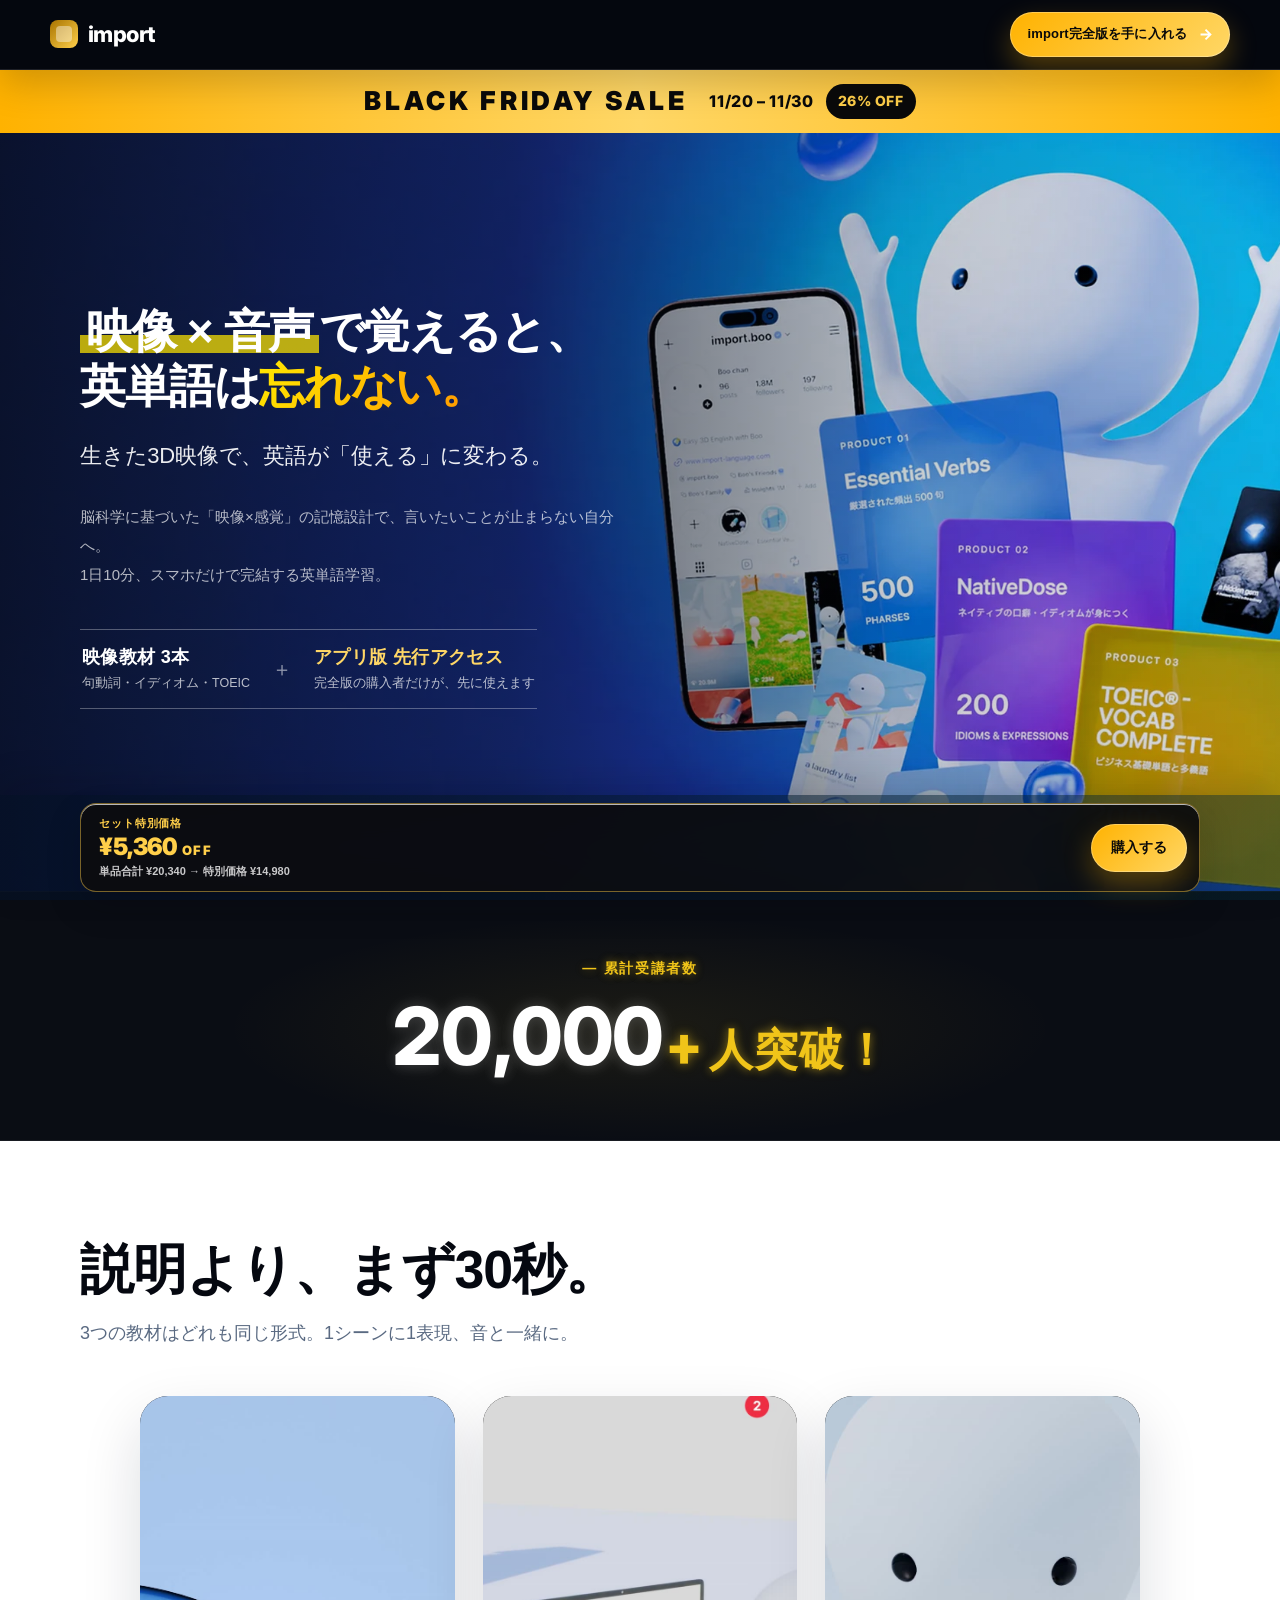
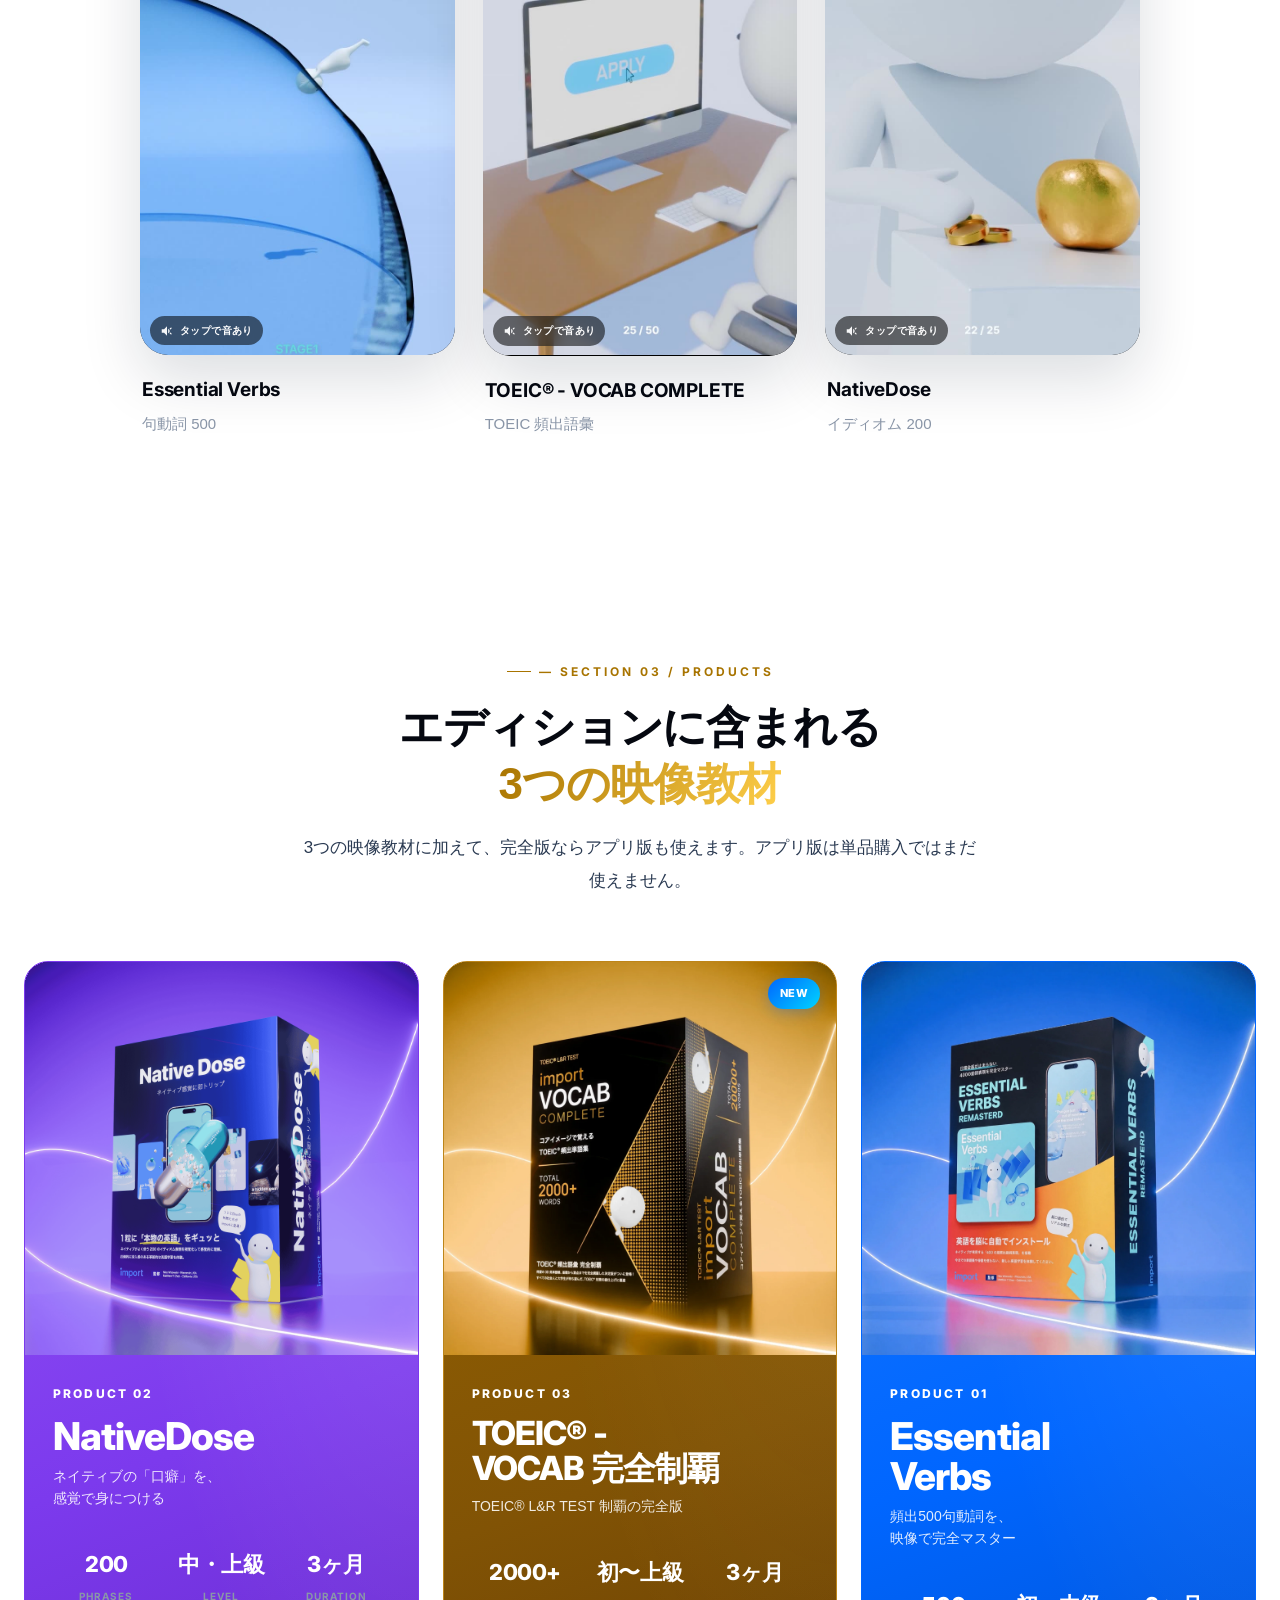
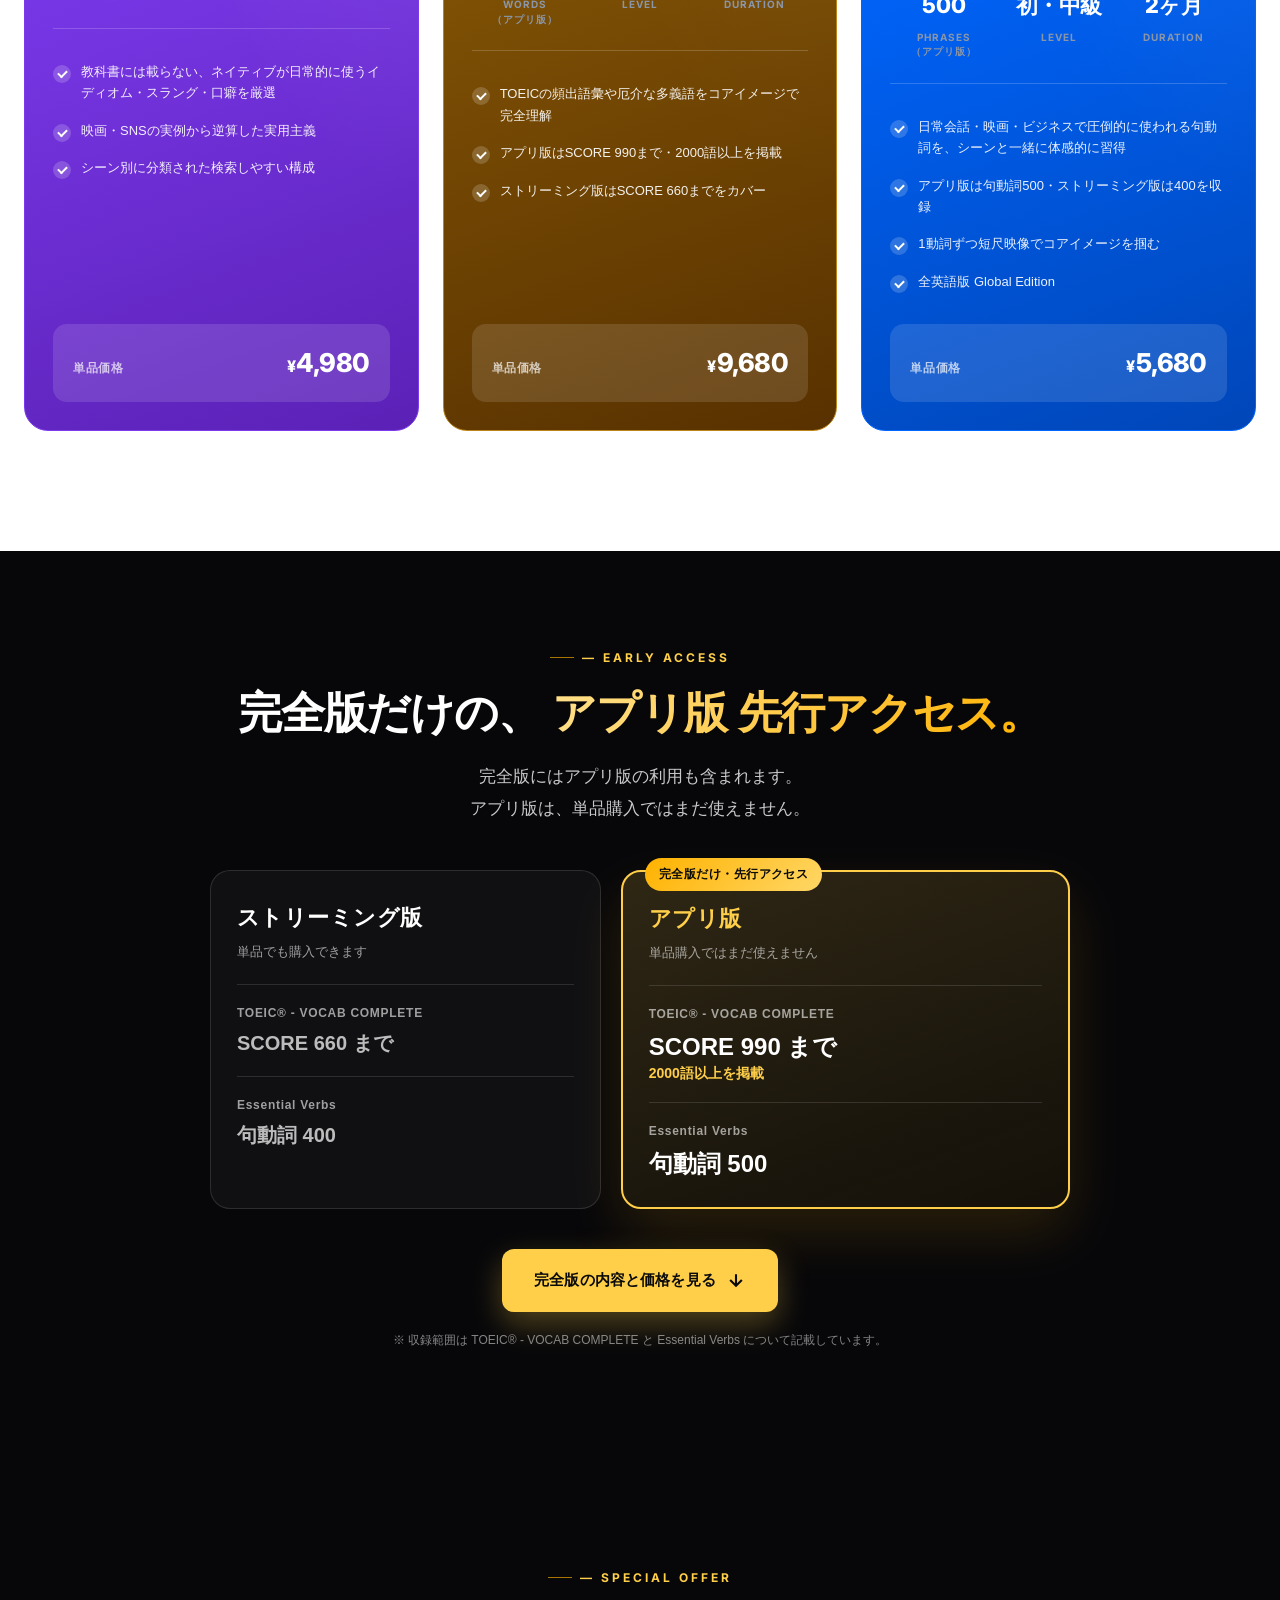
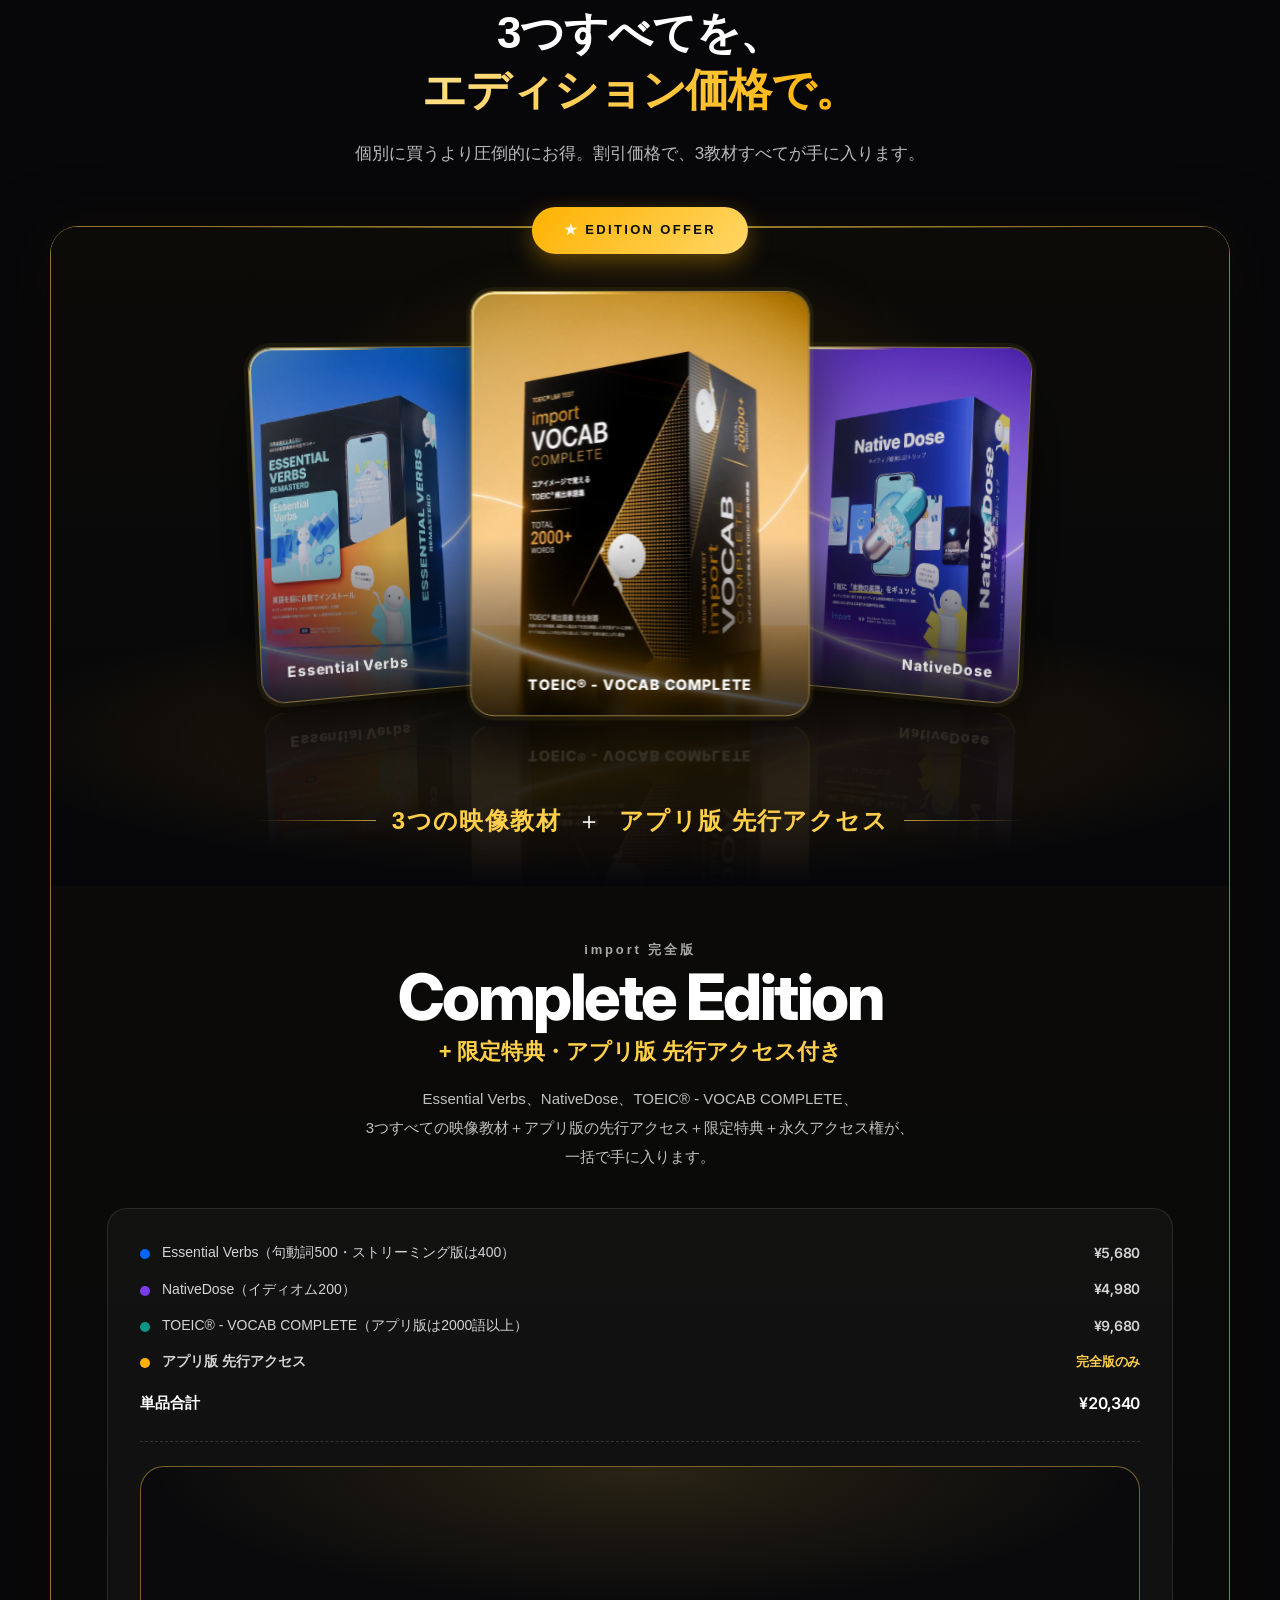
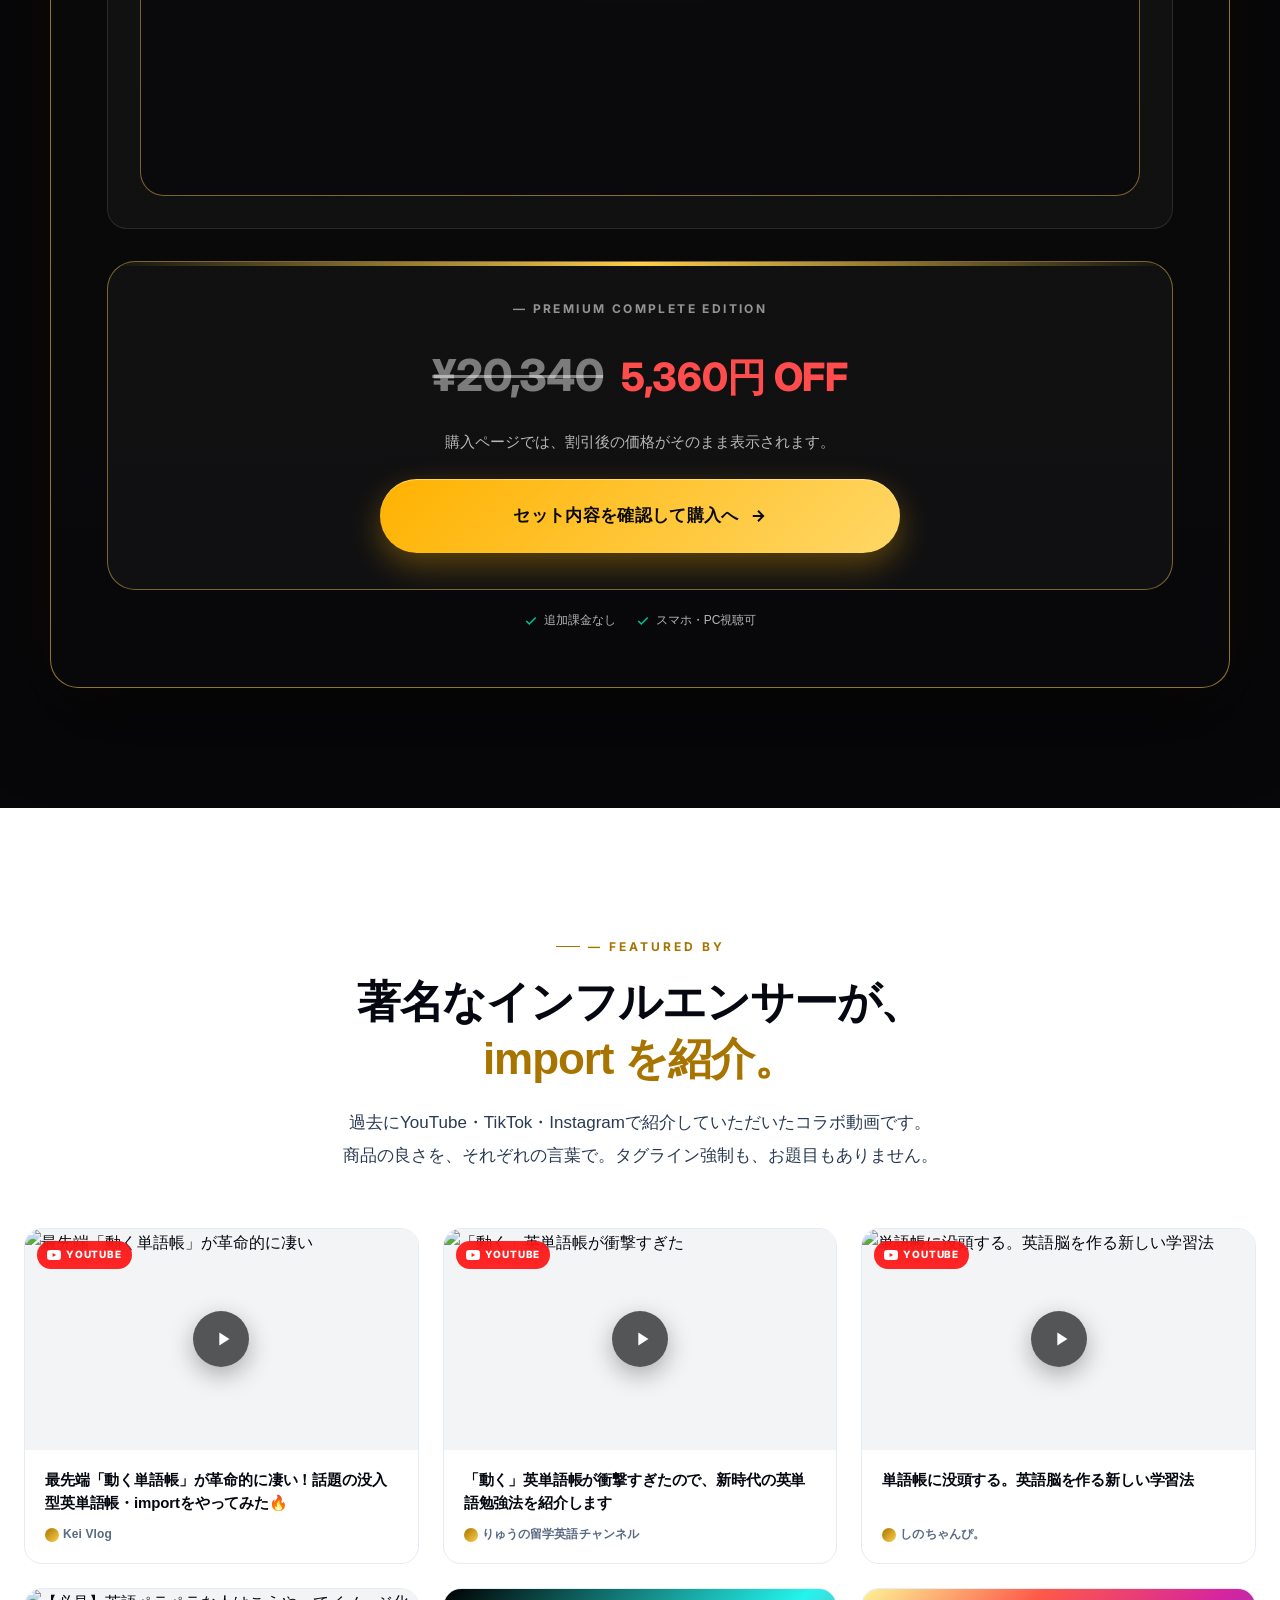
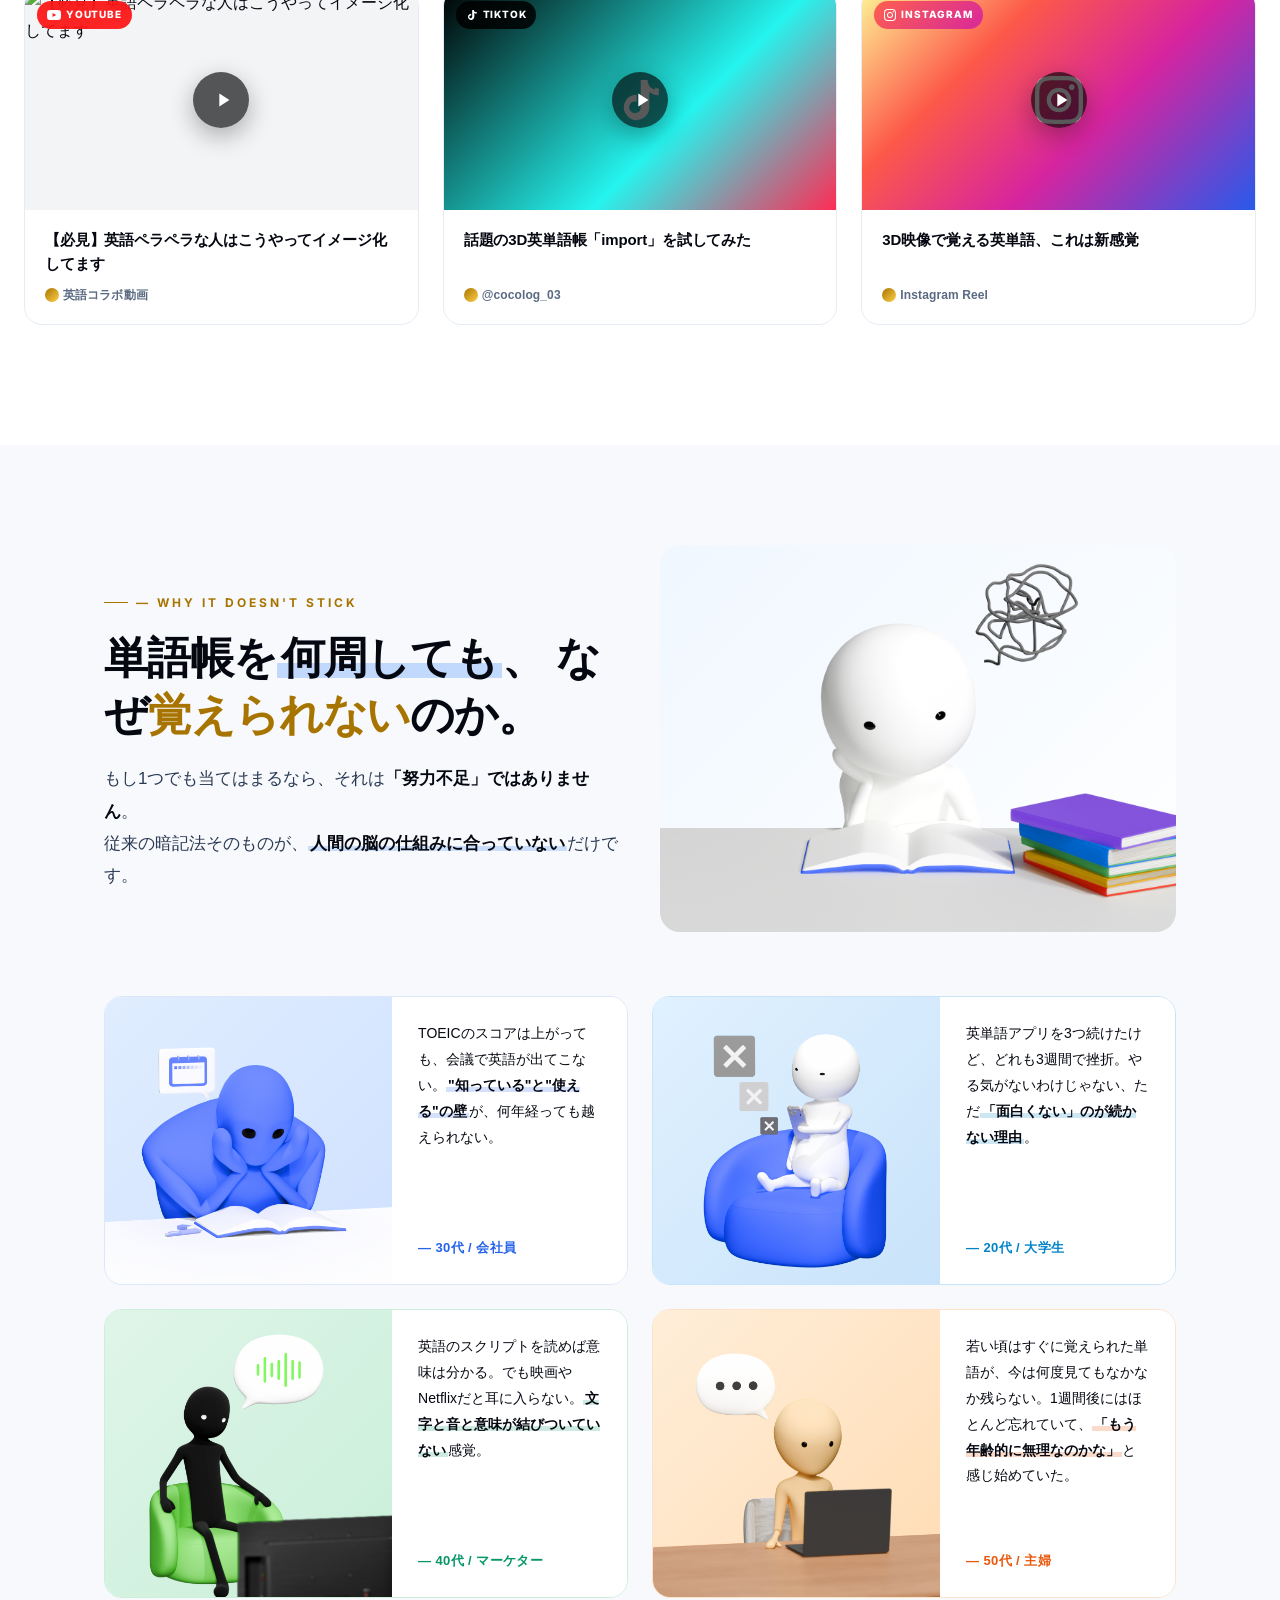
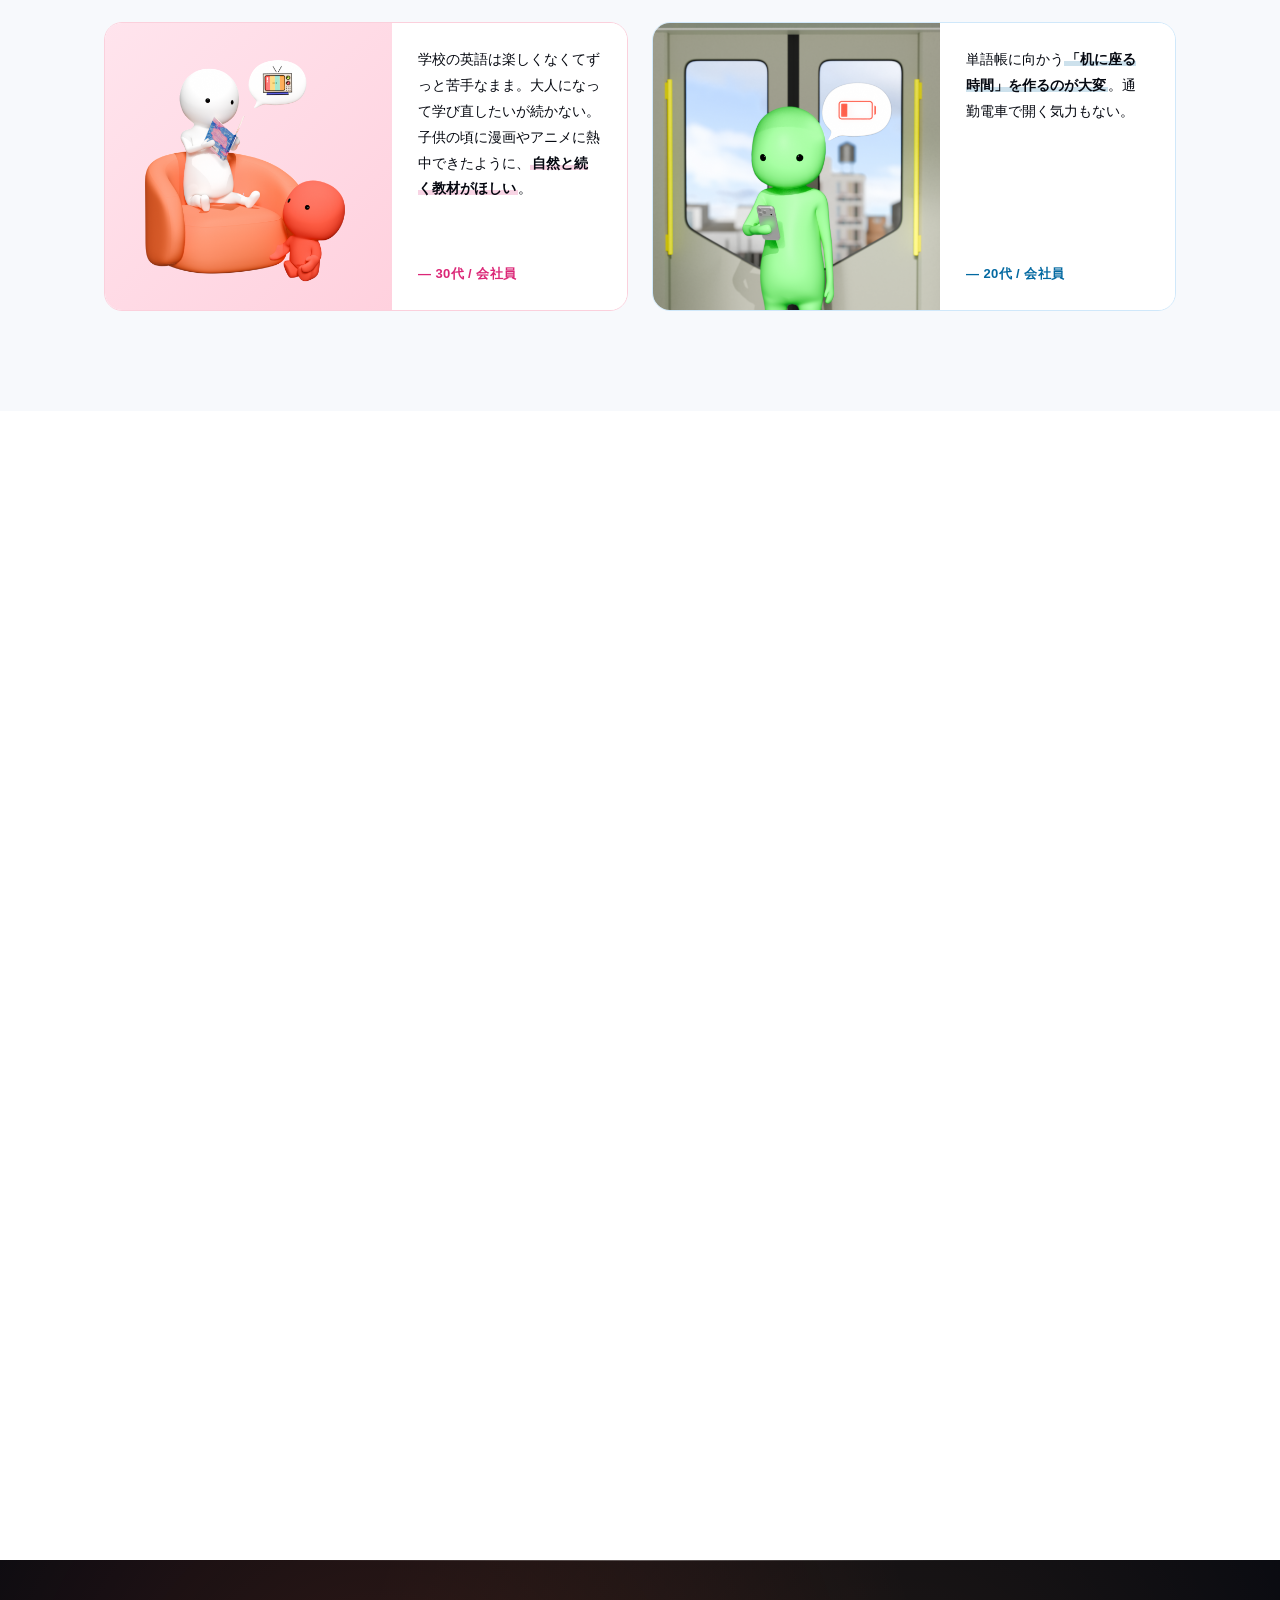
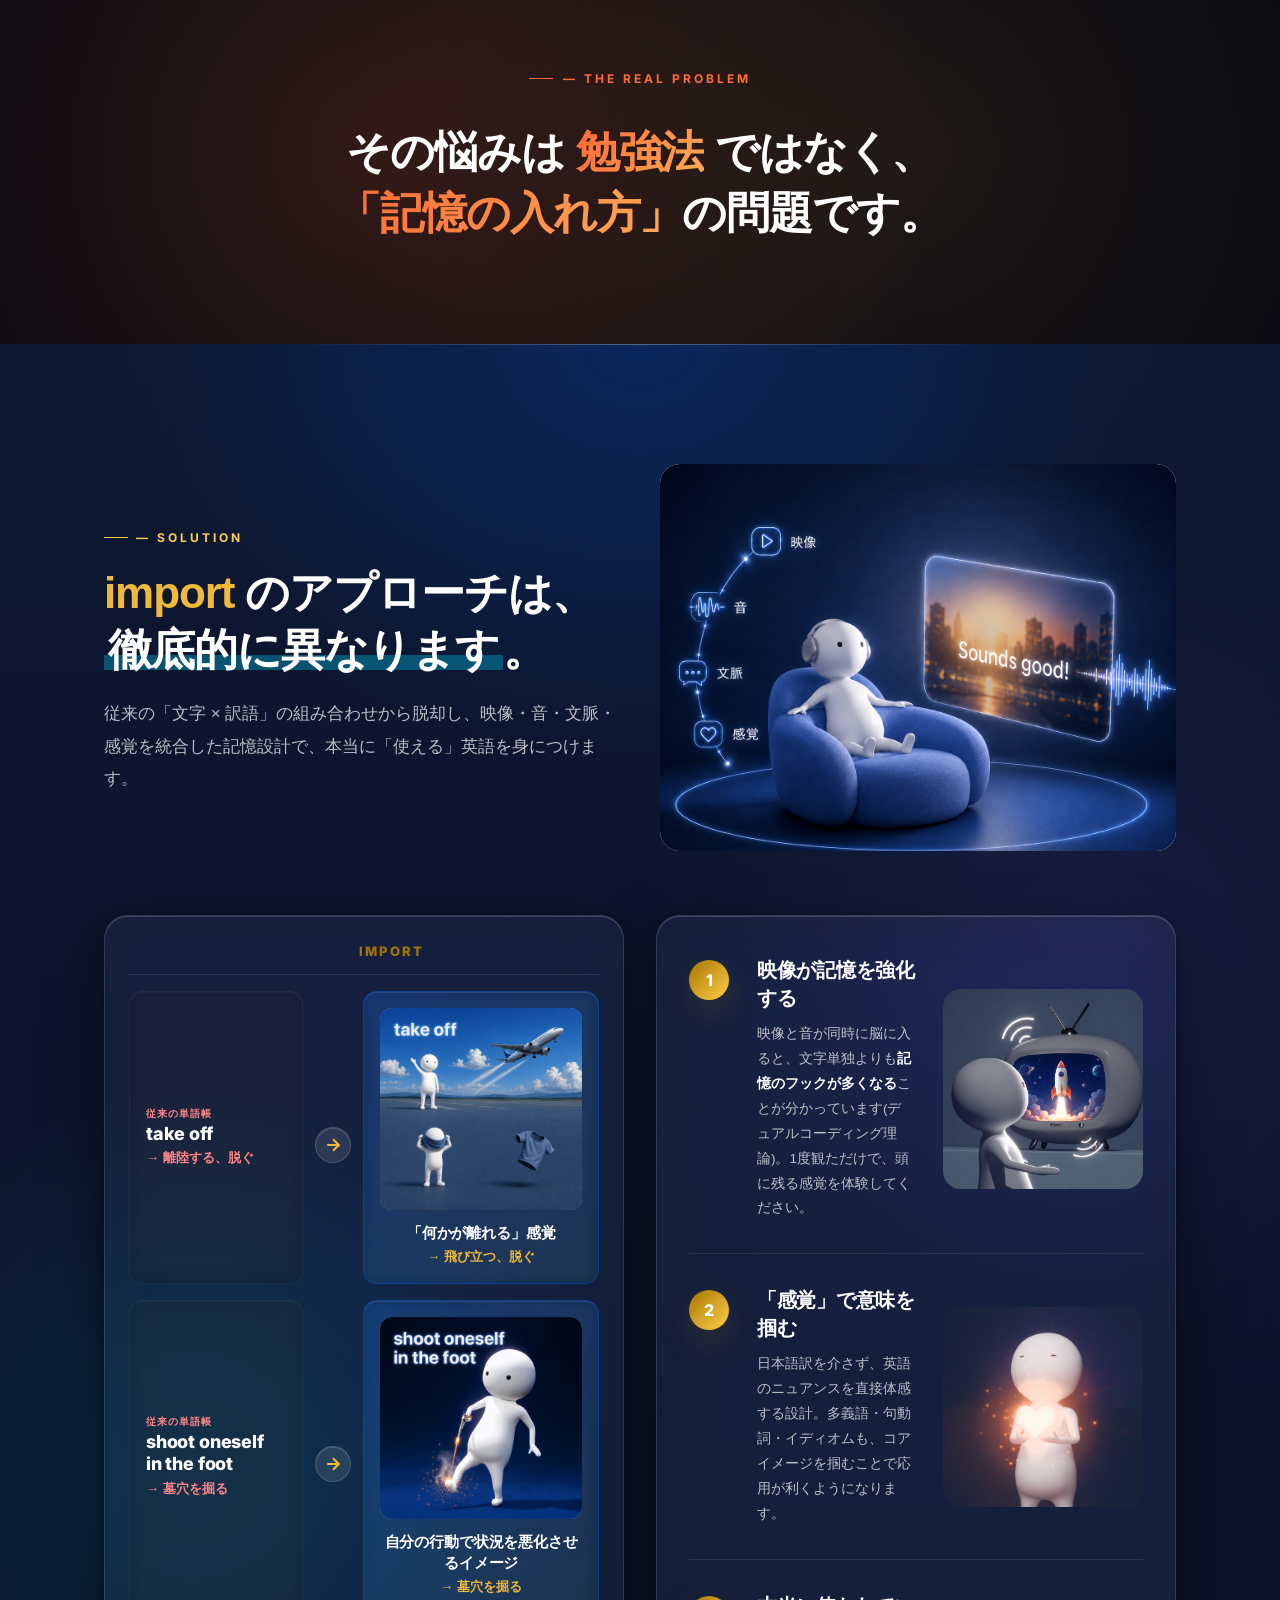
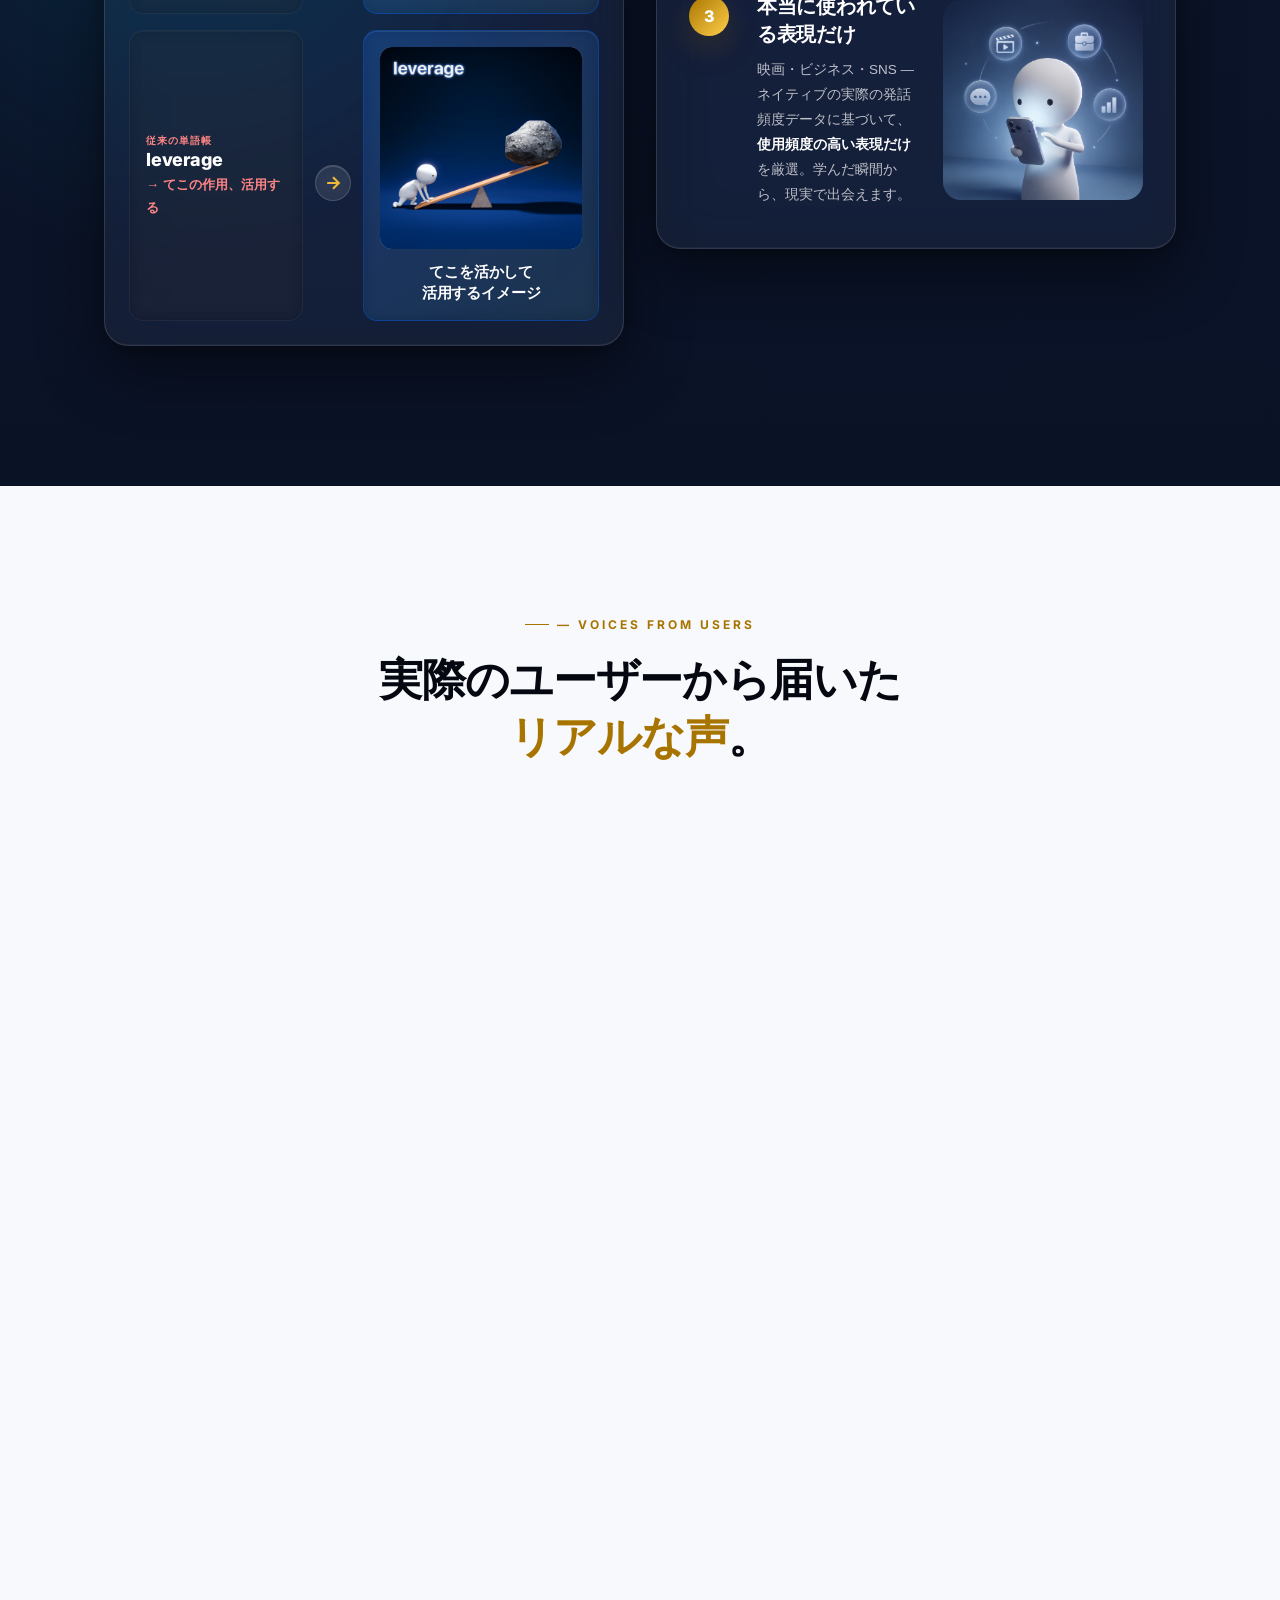
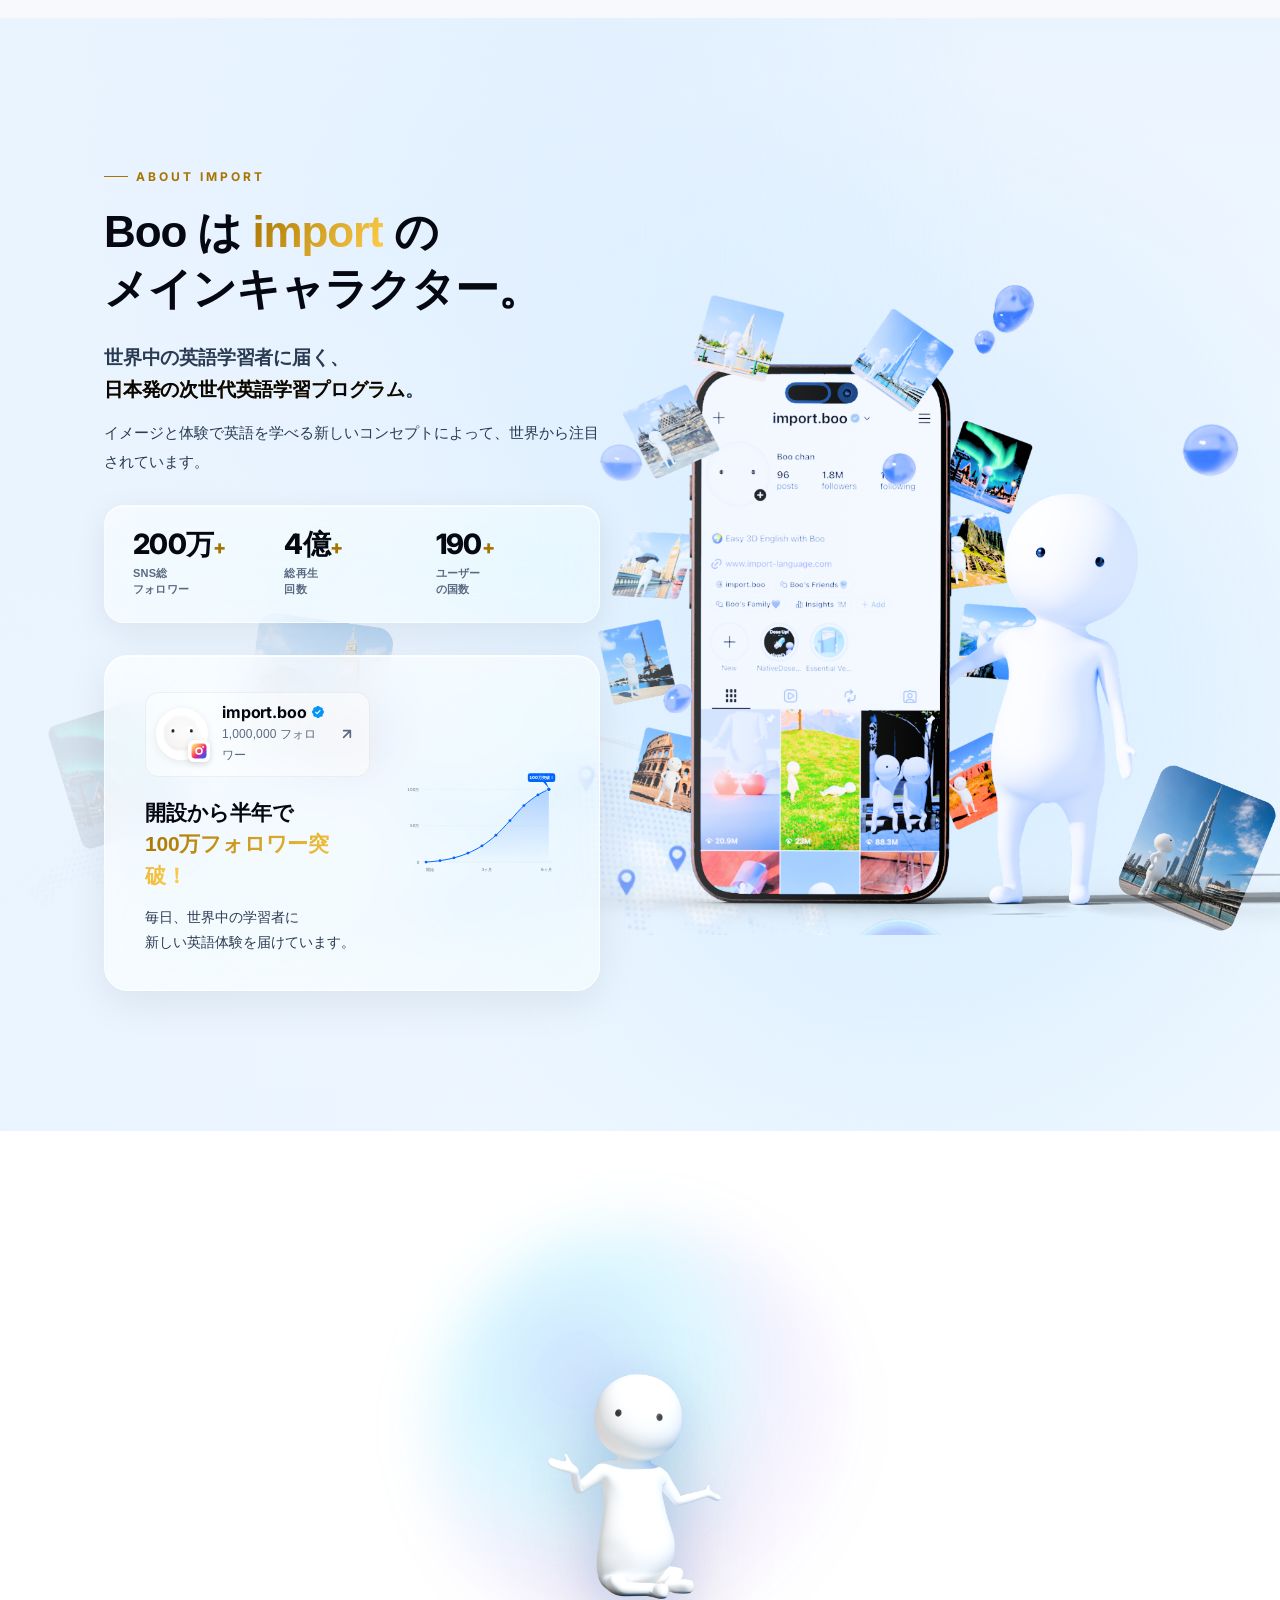
==== blackfriday.html @ 560d36d5 "feat: Black Friday版の「悩み〜解決策」の4セクションを、インフルエンサー紹介の下へ移動 Co-Authored-By: Claude Fable 5.2 <noreply@anthr" ====
<!DOCTYPE html>
<!-- GENERATED: index.html から scripts/build-variants.js が生成（定義は scripts/variants.config.js）。直接編集しない。 -->
<html lang="ja">
<head>
<meta charset="UTF-8" />
<meta name="viewport" content="width=device-width, initial-scale=1.0" />
<!-- SmartNews Ads: LP PageView only; Shopify owns commerce events. -->
<script>
(function initSmartNewsPageView(){
  // Keep local and deployment previews out of the production pixel.
  if (window.location.hostname !== 'promo.import-language.com') return;
  if (window.IMPORT_SMARTNEWS_PAGE_INITIALIZED) return;
  window.IMPORT_SMARTNEWS_PAGE_INITIALIZED = true;

  window.SmartnewsAds = window.SmartnewsAds || {};
  if (!window.SmartnewsAds.p) {
    var p = window.SmartnewsAds.p = function(){
      p.callMethod ? p.callMethod.apply(p, arguments) : p.queue.push(arguments);
    };
    p.push = p;
    p.version = '1.0.1';
    p.queue = [];
    var script = document.createElement('script');
    script.async = true;
    script.src = 'https://cdn.smartnews-ads.com/i/pixel.js';
    var firstScript = document.getElementsByTagName('script')[0];
    firstScript.parentNode.insertBefore(script, firstScript);
  }
  window.SmartnewsAds.p('ea7ac8b73db4d3663fc7db75', 'PageView');
})();
</script>
<!-- Match browser chrome (Safari URL bar etc) to hero blue for seamless top edge -->
<meta name="theme-color" content="#0066ff" />
<meta name="apple-mobile-web-app-status-bar-style" content="black-translucent" />
<title>import｜BLACK FRIDAY SALE — 映像 × 音声で覚える、忘れない英単語学習</title>
<meta name="robots" content="noindex" />
<link rel="canonical" href="https://promo.import-language.com/" />
<meta name="description" content="映像×音声で覚える英単語学習 import。3教材がそろう完全版を、期間限定のブラックフライデー価格で。完全版にはアプリ版の利用も含まれます。" />
<link rel="preconnect" href="https://fonts.googleapis.com">
<link rel="preconnect" href="https://fonts.gstatic.com" crossorigin>
<link href="https://fonts.googleapis.com/css2?family=Inter:wght@300;400;500;600;700;800;900&display=swap" rel="stylesheet">
<style>
:root{
  /* Color system */
  --bg: #ffffff;
  --bg-soft: #f7f9fc;
  --bg-tint: #f0f5fc;
  --ink: #050810;
  --ink-2: #0f1424;
  --ink-3: #1a2138;
  --text: #2a3a52;
  --text-soft: #5a6a82;
  --muted: #8a96a8;
  --line: #e6ecf4;
  --line-soft: #f0f4f8;

  /* Brand blues */
  --blue: #0066ff;
  --blue-deep: #0052cc;
  --blue-light: #4d94ff;
  --blue-soft: #e8f0ff;
  --blue-tint: #f0f6ff;

  /* Accent */
  --accent: #00d4ff;
  --warning: #ff6b35;
  --success: #00c896;

  /* Product colors */
  --p1: #0066ff;
  --p2: #7c5cff;
  --p3: #00b8d4;

  /* Type */
  --jp: 'Hiragino Kaku Gothic ProN', 'Hiragino Sans', 'Noto Sans JP', sans-serif;
  --en: 'Inter', -apple-system, BlinkMacSystemFont, 'SF Pro Display', sans-serif;

  /* Effects */
  --shadow-sm: 0 1px 2px rgba(10, 22, 40, 0.04), 0 2px 4px rgba(10, 22, 40, 0.04);
  --shadow-md: 0 4px 12px rgba(10, 22, 40, 0.06), 0 2px 4px rgba(10, 22, 40, 0.04);
  --shadow-lg: 0 12px 32px rgba(10, 22, 40, 0.08), 0 4px 12px rgba(10, 22, 40, 0.04);
  --shadow-blue: 0 12px 32px rgba(0, 102, 255, 0.18);
}

*{box-sizing: border-box; margin: 0; padding: 0}
html{scroll-behavior: smooth}
body{
  font-family: var(--jp);
  background: var(--bg);
  color: var(--ink);
  line-height: 1.75;
  font-feature-settings: "palt";
  -webkit-font-smoothing: antialiased;
  -moz-osx-font-smoothing: grayscale;
  overflow-x: hidden;
}

.en{font-family: var(--en); letter-spacing: -0.01em}
.num{font-family: var(--en); font-feature-settings: "tnum"; letter-spacing: -0.02em}

.wrap{max-width: 1120px; margin: 0 auto; padding: 0 24px}
.wrap-narrow{max-width: 760px; margin: 0 auto; padding: 0 24px}

@keyframes pulse{
  0%, 100%{opacity: 1}
  50%{opacity: 0.5}
}

/* ========== NAV (fixed conversion header) ========== */
.nav{
  position: fixed;
  top: 0; left: 0; right: 0;
  z-index: 150;
  padding: 12px 24px;
  background: rgba(5, 8, 16, 0.76);
  border-bottom: 1px solid rgba(255,255,255,0.1);
  box-shadow: 0 14px 36px rgba(0,0,0,0.18);
  backdrop-filter: blur(22px) saturate(160%);
  -webkit-backdrop-filter: blur(22px) saturate(160%);
}
.nav-inner{
  max-width: 1180px;
  margin: 0 auto;
  display: flex;
  align-items: center;
  justify-content: space-between;
  gap: 18px;
}
.logo{
  font-family: var(--en);
  font-weight: 800;
  font-size: 22px;
  color: white;
  letter-spacing: -0.025em;
  text-decoration: none;
  display: flex;
  align-items: center;
  gap: 10px;
}
.logo-mark{
  width: 28px; height: 28px;
  background: linear-gradient(135deg, var(--blue) 0%, var(--accent) 100%);
  border-radius: 8px;
  position: relative;
}
.logo-mark::after{
  content: '';
  position: absolute;
  inset: 6px;
  border-radius: 4px;
  background: white;
  opacity: 0.4;
}
.nav-burger{
  display: none;
  width: 44px; height: 44px;
  border-radius: 50%;
  background: white;
  color: var(--ink);
  border: none;
  cursor: pointer;
  align-items: center;
  justify-content: center;
  transition: transform 0.2s;
}
.nav-burger:hover{transform: scale(1.05)}

.nav-actions{
  display: flex;
  align-items: center;
  gap: 14px;
  flex: 1;
  justify-content: flex-end;
  min-width: 0;
}
.nav-offer{
  display: inline-flex;
  align-items: center;
  justify-content: center;
  gap: 10px;
  min-width: 0;
  color: white;
  font-size: 13px;
  line-height: 1.35;
  letter-spacing: 0.01em;
}
.nav-offer .pill{
  display: inline-flex;
  align-items: center;
  gap: 6px;
  flex-shrink: 0;
  padding: 5px 11px;
  border-radius: 999px;
  background: linear-gradient(135deg, #ff6b35 0%, #ffb000 100%);
  color: #140900;
  font-family: var(--en);
  font-size: 11px;
  font-weight: 800;
  letter-spacing: 0.12em;
  box-shadow: 0 6px 20px rgba(255, 139, 32, 0.28);
}
.nav-offer .dot{
  width: 6px;
  height: 6px;
  border-radius: 50%;
  background: #fff7d6;
  animation: pulse 2s ease-in-out infinite;
}
.nav-offer strong{
  color: var(--accent);
  font-weight: 800;
}
.nav-purchase .label-short{
  display: none;
}
.nav-offer-copy{
  min-width: 0;
  white-space: nowrap;
  overflow: hidden;
  text-overflow: ellipsis;
}
.sale-mode-copy-discount-only,
.sale-mode-copy-regular{display: none}
body.sale-mode-discount-only .sale-mode-copy-scheduled{display: none}
body.sale-mode-discount-only .sale-mode-copy-discount-only{display: revert}
body.sale-mode-discount-only .offer-urgency,
body.sale-mode-discount-only .final-countdown,
body.sale-mode-discount-only .sticky-count-wrap{display: none}
body.sale-mode-regular .sale-mode-copy-scheduled,
body.sale-mode-regular .sale-mode-copy-discount-only{display: none}
body.sale-mode-regular .sale-mode-copy-regular{display: revert}
body.sale-mode-regular .nav-offer .pill,
body.sale-mode-regular .offer-eyebrow,
body.sale-mode-regular .offer-compare .compare-from,
body.sale-mode-regular .offer-compare .compare-arrow,
body.sale-mode-regular .offer-savings-bar,
body.sale-mode-regular .offer-urgency,
body.sale-mode-regular .anchor-card,
body.sale-mode-regular .final-countdown,
body.sale-mode-regular .final-price-card .savings-tag,
body.sale-mode-regular .final-price-card .price-strike,
body.sale-mode-regular .final-price-card .off-badge,
body.sale-mode-regular .sticky-discount,
body.sale-mode-regular .sticky-offer-note,
body.sale-mode-regular .sticky-count-wrap{display: none}
body.sale-mode-regular .sale-promo,
body.sale-mode-final-hours .sale-promo{display: none}
body.sale-mode-regular .offer-compare{margin-bottom: 18px}
body.sale-mode-regular .final-price-card .price-row{justify-content: center}
.nav-purchase{
  display: inline-flex;
  align-items: center;
  gap: 10px;
  flex-shrink: 0;
  padding: 11px 16px 11px 18px;
  border-radius: 999px;
  background: linear-gradient(135deg, var(--blue) 0%, var(--accent) 100%);
  color: white;
  text-decoration: none;
  font-size: 13px;
  font-weight: 800;
  letter-spacing: 0.01em;
  box-shadow:
    0 14px 34px rgba(0, 102, 255, 0.34),
    0 0 22px rgba(0, 212, 255, 0.18),
    0 0 0 1px rgba(255,255,255,0.26) inset;
  backdrop-filter: blur(18px) saturate(160%);
  -webkit-backdrop-filter: blur(18px) saturate(160%);
  transition: transform 0.2s, box-shadow 0.2s, background 0.2s;
}
.nav-purchase svg{color: white; transition: transform 0.2s}
.nav-purchase:hover{
  background: linear-gradient(135deg, #0090ff 0%, #00e0ff 100%);
  transform: translateY(-2px);
  box-shadow:
    0 18px 44px rgba(0, 102, 255, 0.42),
    0 0 32px rgba(0, 212, 255, 0.32),
    0 0 0 1px rgba(255,255,255,0.34) inset;
}
.nav-purchase:hover svg{transform: translateX(2px)}

/* ========== HERO (DARK + IMAGE BG) ========== */
.hero{
  position: relative;
  background: var(--ink);
  color: white;
  min-height: 92vh;
  padding: 160px 24px 100px;
  overflow: hidden;
  display: flex;
  align-items: center;
}

/* Full-bleed background image (DESKTOP) */
.hero-bg{
  position: absolute;
  inset: 0;
  z-index: 0;
}
.hero-bg img{
  width: 100%;
  height: 100%;
  object-fit: cover;
  object-position: center;
  display: block;
}

/* Dark overlay for text readability (DESKTOP) */
.hero-overlay{
  position: absolute;
  inset: 0;
  z-index: 1;
  background:
    linear-gradient(
      90deg,
      rgba(5, 8, 16, 0.85) 0%,
      rgba(5, 8, 16, 0.6) 40%,
      rgba(5, 8, 16, 0.2) 70%,
      rgba(5, 8, 16, 0.1) 100%
    );
}

.hero-grid{
  position: relative;
  z-index: 2;
  max-width: 1120px;
  margin: 0 auto;
  width: 100%;
}

.hero-text{
  max-width: 720px;
}

/* MOBILE: hero shows full tall image; text section overlays bottom with seamless blur */
@media (max-width: 768px){
  .hero{
    min-height: auto;
    padding: 0;
    display: block;
    align-items: stretch;
    position: relative;
    overflow: hidden;
    aspect-ratio: auto;
    height: 240vw;
    background: #1c54df;
  }
  .hero-bg{
    position: absolute;
    inset: 0;
    z-index: 0;
  }
  .hero-bg img{
    width: 100%;
    height: 100%;
    object-fit: cover;
    object-position: center top;
    transform: scale(1.035);
    transform-origin: top center;
  }
  .hero-overlay{
    display: block;
    position: absolute;
    inset: 0;
    z-index: 1;
    background:
      linear-gradient(
        180deg,
        rgba(5, 8, 16, 0.15) 0%,
        rgba(5, 8, 16, 0.05) 12%,
        rgba(5, 8, 16, 0) 22%,
        transparent 100%
      );
  }
  .hero-grid{
    position: relative;
    z-index: 2;
    padding: 24px 20px 40px;
    background: transparent;
    min-height: auto;
    display: flex;
    flex-direction: column;
  }
  .hero-text{
    max-width: 100%;
  }
  .hero-eyebrow{
    display: none;
  }
  .hero h1{
    text-shadow: 0 2px 20px rgba(0,0,0,0.4);
  }

  /* Hide desktop-only elements on mobile */
  .desktop-only{display: none !important}
}
/* Hide mobile-only elements on desktop */
@media (min-width: 769px){
  .mobile-only{display: none !important}
}

/* ========== HERO BELOW (mobile only - seamless blur fade-in via ::before mask) ========== */
.hero-below{
  position: relative;
  z-index: 2;
  margin-top: -150vw;
  padding: 80px 20px 48px;
  background: linear-gradient(180deg,
    transparent 0%,
    rgba(11, 19, 38, 0.06) 6%,
    rgba(12, 20, 40, 0.18) 14%,
    rgba(14, 23, 46, 0.35) 25%,
    rgba(11, 19, 39, 0.5) 40%,
    rgba(10, 18, 38, 0.72) 60%,
    rgba(10, 13, 20, 0.92) 84%,
    #0a0d14 100%
  );
  color: white;
}
.hero-below::before{
  content: '';
  position: absolute;
  inset: 0;
  backdrop-filter: blur(22px) saturate(1.3);
  -webkit-backdrop-filter: blur(22px) saturate(1.3);
  -webkit-mask-image: linear-gradient(180deg,
    transparent 0%,
    rgba(0,0,0,0.2) 4%,
    rgba(0,0,0,0.5) 12%,
    rgba(0,0,0,0.78) 22%,
    rgba(0,0,0,0.92) 35%,
    black 50%,
    black 100%
  );
  mask-image: linear-gradient(180deg,
    transparent 0%,
    rgba(0,0,0,0.2) 4%,
    rgba(0,0,0,0.5) 12%,
    rgba(0,0,0,0.78) 22%,
    rgba(0,0,0,0.92) 35%,
    black 50%,
    black 100%
  );
  pointer-events: none;
  display: block;
}
.hero-below > *{
  position: relative;
  z-index: 1;
}
.hero-tagline-m{
  font-size: 22px;
  line-height: 1.5;
  font-weight: 700;
  color: white;
  letter-spacing: -0.015em;
  margin-bottom: 22px;
}
.hero-tagline-m .highlight{
  background: linear-gradient(120deg, var(--accent) 0%, var(--blue-light) 100%);
  -webkit-background-clip: text;
  background-clip: text;
  color: transparent;
  font-weight: 800;
}
.hero-sub-m{
  font-size: 14px;
  line-height: 1.85;
  color: rgba(255, 255, 255, 0.78);
  margin-bottom: 28px;
}
.cta-row-m{
  display: flex;
  flex-direction: column;
  gap: 10px;
  margin-bottom: 28px;
}
.cta-row-m .btn{
  width: 100%;
  padding: 16px 24px;
  font-size: 14px;
}
.hero-trust-m{
  display: grid;
  grid-template-columns: repeat(2, minmax(0, 1fr));
  gap: 8px;
}
.hero-trust-m .trust-badge{
  flex-direction: column;
  align-items: flex-start;
  padding: 12px 10px;
  gap: 8px;
  background: rgba(255, 255, 255, 0.04);
  border: 1px solid rgba(255, 255, 255, 0.1);
  border-radius: 12px;
}
.hero-trust-m .trust-icon{width: 32px; height: 32px}
.hero-trust-m .trust-icon svg{width: 18px; height: 18px}
.hero-trust-m .trust-text strong{font-size: 12px}
.hero-trust-m .trust-text span{font-size: 10px}

.hero-eyebrow{
  display: inline-flex;
  align-items: center;
  gap: 8px;
  padding: 6px 14px;
  background: rgba(255,255,255,0.08);
  border: 1px solid rgba(255,255,255,0.12);
  color: var(--accent);
  border-radius: 100px;
  font-family: var(--en);
  font-size: 11px;
  font-weight: 700;
  letter-spacing: 0.2em;
  margin-bottom: 32px;
  text-transform: uppercase;
  backdrop-filter: blur(8px);
}
.hero-eyebrow::before{
  content: '';
  width: 6px; height: 6px;
  background: var(--accent);
  border-radius: 50%;
  box-shadow: 0 0 12px var(--accent);
}

.hero h1{
  font-size: clamp(36px, 4.5vw, 56px);
  line-height: 1.2;
  font-weight: 800;
  letter-spacing: -0.03em;
  margin-bottom: 24px;
  color: white;
}
.hero h1 .highlight{
  background: linear-gradient(120deg, #ffe600 0%, #ff9500 100%);
  -webkit-background-clip: text;
  background-clip: text;
  color: transparent;
}
.hero h1 .yellow-marker{
  background: linear-gradient(transparent 58%, rgba(255, 230, 0, 0.72) 58%, rgba(255, 230, 0, 0.72) 92%, transparent 92%);
  padding: 0 6px;
}

/* Hero h1 fade-in (each line appears softly, one after another) */
.hero h1 .h1-line{
  display: block;
  opacity: 0;
  transform: translateY(12px);
  filter: blur(4px);
  animation: heroLineFadeIn 1s cubic-bezier(0.22, 1, 0.36, 1) forwards;
}
.hero h1 .h1-line:nth-child(1){animation-delay: 0.25s}
.hero h1 .h1-line:nth-child(2){animation-delay: 0.75s}

@keyframes heroLineFadeIn{
  to{
    opacity: 1;
    transform: translateY(0);
    filter: blur(0);
  }
}

@media (prefers-reduced-motion: reduce){
  .hero h1 .h1-line{
    opacity: 1;
    transform: none;
    filter: none;
    animation: none;
  }
  .nav-offer .dot{
    animation: none;
  }
}

.hero-tagline{
  font-size: clamp(17px, 2vw, 22px);
  line-height: 1.6;
  font-weight: 500;
  color: rgba(255,255,255,0.92);
  margin-bottom: 28px;
  letter-spacing: -0.01em;
}

.hero-sub{
  font-size: 15px;
  line-height: 1.95;
  color: rgba(255,255,255,0.7);
  margin-bottom: 40px;
  max-width: 540px;
}

.cta-row{
  display: flex;
  gap: 12px;
  flex-wrap: wrap;
  margin-bottom: 32px;
}
.btn{
  display: inline-flex;
  align-items: center;
  justify-content: center;
  gap: 10px;
  padding: 18px 32px;
  font-family: inherit;
  font-weight: 700;
  font-size: 15px;
  text-decoration: none;
  border-radius: 12px;
  border: none;
  cursor: pointer;
  transition: all 0.2s cubic-bezier(0.2, 0.9, 0.3, 1);
  letter-spacing: 0.01em;
}
.btn-primary{
  background: var(--accent);
  color: var(--ink);
  box-shadow: 0 12px 32px rgba(0, 212, 255, 0.28);
}
.btn-primary:hover{
  background: var(--accent);
  transform: translateY(-2px);
  box-shadow: 0 16px 40px rgba(0, 212, 255, 0.4);
}
.btn-primary svg{transition: transform 0.2s}
.btn-primary:hover svg{transform: translateX(3px)}

.btn-ghost{
  background: rgba(255,255,255,0.06);
  color: white;
  border: 1px solid rgba(255,255,255,0.18);
  backdrop-filter: blur(8px);
}
.btn-ghost:hover{background: rgba(255,255,255,0.12); border-color: rgba(255,255,255,0.32)}
.btn-ghost svg{
  color: var(--accent);
  background: rgba(0, 212, 255, 0.12);
  border-radius: 50%;
  padding: 4px;
  box-sizing: content-box;
}

/* On light backgrounds */
.btn-primary-blue{
  background: var(--blue);
  color: white;
  box-shadow: var(--shadow-blue);
}
.btn-primary-blue:hover{
  background: var(--blue-deep);
  transform: translateY(-2px);
  box-shadow: 0 16px 40px rgba(0, 102, 255, 0.28);
}
.btn-outline{
  background: white;
  color: var(--ink);
  border: 1px solid var(--line);
}
.btn-outline:hover{border-color: var(--ink); background: var(--bg-soft)}

.hero-trust{
  display: grid;
  grid-template-columns: repeat(2, minmax(0, 1fr));
  gap: 12px;
  margin-top: 4px;
}
.trust-badge{
  display: flex;
  align-items: center;
  gap: 12px;
  padding: 14px 12px;
  background: rgba(255, 255, 255, 0.04);
  border: 1px solid rgba(255, 255, 255, 0.1);
  border-radius: 12px;
  backdrop-filter: blur(8px);
  -webkit-backdrop-filter: blur(8px);
}
.trust-icon{
  flex-shrink: 0;
  width: 36px; height: 36px;
  border-radius: 10px;
  background: rgba(0, 212, 255, 0.12);
  border: 1px solid rgba(0, 212, 255, 0.25);
  color: var(--accent);
  display: flex;
  align-items: center;
  justify-content: center;
}
.trust-text{
  display: flex;
  flex-direction: column;
  line-height: 1.3;
  min-width: 0;
}
.trust-text strong{
  font-size: 13px;
  font-weight: 700;
  color: white;
  letter-spacing: -0.01em;
}
.trust-text span{
  font-size: 11px;
  color: rgba(255, 255, 255, 0.55);
  margin-top: 2px;
}

/* @keyframes float — used by Boo orb in authority section */
@keyframes float{
  0%, 100%{transform: translate(0,0) scale(1)}
  33%{transform: translate(30px, -40px) scale(1.05)}
  66%{transform: translate(-20px, 30px) scale(0.95)}
}

/* ========== WHAT IS INSIDE — VIDEO PREVIEW CARDS ========== */
.inside{
  background: var(--ink-2);
  padding: 72px 24px;
  border-bottom: 1px solid rgba(255,255,255,0.06);
  color: white;
}
.inside-inner{
  max-width: 1120px;
  margin: 0 auto;
}
.inside-header{
  text-align: center;
  margin-bottom: 36px;
}
.inside-label{
  font-family: var(--en);
  font-size: 12px;
  font-weight: 700;
  letter-spacing: 0.25em;
  color: var(--accent);
  text-transform: uppercase;
}
.inside-label .small{
  display: block;
  margin-top: 10px;
  font-size: 18px;
  font-weight: 700;
  color: white;
  letter-spacing: -0.01em;
  text-transform: none;
  font-family: var(--jp);
}
.inside-products{
  display: grid;
  grid-template-columns: repeat(3, 1fr);
  gap: 20px;
  max-width: 880px;
  margin: 0 auto;
}
.inside-product{
  background: rgba(255,255,255,0.04);
  border: 1px solid rgba(255,255,255,0.08);
  border-radius: 18px;
  padding: 12px;
  overflow: hidden;
  cursor: pointer;
  transition: transform 0.25s ease, border-color 0.25s ease, box-shadow 0.25s ease;
  display: block;
  text-decoration: none;
  color: inherit;
}
.inside-product:hover{
  transform: translateY(-3px);
}

/* Color themes — match the bundle product cards */
.inside-product.theme-blue{
  background:
    radial-gradient(ellipse at top right, rgba(255, 255, 255, 0.12) 0%, transparent 55%),
    linear-gradient(160deg, #1a7aff 0%, #0066ff 45%, #0046b8 100%);
  border-color: rgba(0, 102, 255, 0.55);
}
.inside-product.theme-blue:hover{
  box-shadow: 0 12px 32px rgba(0, 102, 255, 0.32);
}
.inside-product.theme-purple{
  background:
    radial-gradient(ellipse at top right, rgba(255, 255, 255, 0.14) 0%, transparent 55%),
    linear-gradient(160deg, #9555f7 0%, #7c3aed 45%, #5b21b6 100%);
  border-color: rgba(124, 58, 237, 0.55);
}
.inside-product.theme-purple:hover{
  box-shadow: 0 12px 32px rgba(124, 58, 237, 0.32);
}
.inside-product.theme-gold{
  background:
    radial-gradient(ellipse at top right, rgba(255, 238, 179, 0.08) 0%, transparent 55%),
    linear-gradient(160deg, #986500 0%, #815305 48%, #583100 100%);
  border-color: rgba(189, 133, 25, 0.7);
}
.inside-product.theme-gold:hover{
  box-shadow: 0 12px 32px rgba(129, 83, 5, 0.5);
}

.inside-video-wrap{
  position: relative;
  aspect-ratio: 9 / 16;
  border-radius: 12px;
  overflow: hidden;
  background: #000;
  margin-bottom: 12px;
}
.inside-video{
  width: 100%;
  height: 100%;
  object-fit: cover;
  display: block;
}
.inside-video-overlay{
  position: absolute;
  bottom: 10px;
  left: 10px;
  display: inline-flex;
  align-items: center;
  gap: 6px;
  background: rgba(0, 0, 0, 0.55);
  backdrop-filter: blur(8px);
  -webkit-backdrop-filter: blur(8px);
  padding: 6px 10px;
  border-radius: 100px;
  font-family: var(--en);
  font-size: 10px;
  font-weight: 700;
  letter-spacing: 0.04em;
  color: white;
  pointer-events: none;
}
.inside-sound-icon{
  flex-shrink: 0;
}
.inside-tap-hint{
  white-space: nowrap;
}
.inside-meta{
  padding: 4px 6px 6px;
  text-align: center;
}
.inside-meta .name{
  font-family: var(--en);
  font-size: 15px;
  font-weight: 700;
  letter-spacing: -0.01em;
  color: white;
}
.inside-meta .desc{
  font-size: 11px;
  color: rgba(255,255,255,0.78);
  margin-top: 3px;
}
.inside-meta .desc-line{display: block}

/* Video lightbox modal */
.video-modal{
  position: fixed;
  inset: 0;
  z-index: 1000;
  display: none;
  align-items: center;
  justify-content: center;
  padding: 24px;
}
.video-modal.open{
  display: flex;
}
.video-modal-backdrop{
  position: absolute;
  inset: 0;
  background: rgba(5, 8, 24, 0.88);
  backdrop-filter: blur(12px);
  -webkit-backdrop-filter: blur(12px);
  cursor: pointer;
}
.video-modal-close{
  position: absolute;
  top: 16px;
  right: 16px;
  width: 44px;
  height: 44px;
  border-radius: 50%;
  background: rgba(255, 255, 255, 0.1);
  border: 1px solid rgba(255, 255, 255, 0.2);
  color: white;
  display: flex;
  align-items: center;
  justify-content: center;
  cursor: pointer;
  z-index: 2;
  backdrop-filter: blur(8px);
  -webkit-backdrop-filter: blur(8px);
  transition: background 0.2s;
}
.video-modal-close:hover{
  background: rgba(255, 255, 255, 0.2);
}
.video-modal-frame{
  position: relative;
  z-index: 1;
  width: 100%;
  max-width: 420px;
  aspect-ratio: 9 / 16;
  max-height: calc(100vh - 100px);
  border-radius: 16px;
  overflow: hidden;
  background: #000;
  box-shadow: 0 24px 60px rgba(0, 0, 0, 0.5);
}
.video-modal-player{
  width: 100%;
  height: 100%;
  object-fit: contain;
  display: block;
}

/* ========== AUTHORITY (Boo / import) - LIGHT CINEMATIC ========== */
.authority{
  position: relative;
  padding: 0;
  overflow: hidden;
  background:
    radial-gradient(circle at 30% 20%, rgba(180, 220, 255, 0.4) 0%, transparent 50%),
    radial-gradient(circle at 70% 60%, rgba(150, 210, 255, 0.35) 0%, transparent 55%),
    linear-gradient(180deg, #eaf4ff 0%, #f4f9ff 45%, #f0f8ff 100%);
  color: var(--ink);
}

/* Full-bleed background image - transparent PNG over light bg */
.authority-bg{
  position: absolute;
  inset: 0;
  z-index: 0;
}
.authority-bg img{
  width: 100%;
  height: 100%;
  object-fit: contain;
  object-position: right center;
  display: block;
}

/* Subtle left fade on PC for text legibility (light version) */
.authority-overlay{
  position: absolute;
  inset: 0;
  z-index: 1;
  background:
    linear-gradient(
      90deg,
      rgba(234, 244, 255, 0.95) 0%,
      rgba(234, 244, 255, 0.7) 30%,
      rgba(234, 244, 255, 0.2) 55%,
      rgba(234, 244, 255, 0) 75%
    );
  pointer-events: none;
}

.authority-grid{
  position: relative;
  z-index: 2;
  max-width: 1120px;
  margin: 0 auto;
  display: grid;
  grid-template-columns: 1fr 1fr;
  gap: 80px;
  align-items: center;
  padding: 140px 24px;
  min-height: 720px;
}
@media (max-width: 900px){
  .authority{
    background: linear-gradient(180deg, #ffffff 0%, #f4faff 100%);
    color: var(--ink);
  }
  .authority .section-eyebrow{color: var(--blue); margin-bottom: 8px}
  .authority .section-eyebrow::before{background: var(--blue)}
  .authority .section-title{color: var(--ink); margin-bottom: 0}
  .authority .section-lead{color: var(--text)}
  .authority p{color: var(--text) !important; margin-top: 0 !important}
  .authority p strong{color: var(--ink); font-weight: 700}
  .authority-grid{grid-template-columns: 1fr; gap: 0; min-height: auto; padding: 8px 20px 0}
  .authority-content > .mobile-only.authority-visual{
    margin: -8px 0 -8px;
  }
}

.authority-content{position: relative}
.authority-content .section-eyebrow{
  margin-bottom: 16px;
  color: var(--blue);
}
.authority-content .section-eyebrow::before{background: var(--blue)}

.authority-content .section-title{
  color: var(--ink);
}
.authority-content .section-title .blue{
  background: linear-gradient(120deg, var(--blue) 0%, var(--accent) 100%);
  -webkit-background-clip: text;
  background-clip: text;
  color: transparent;
}

.authority-content .section-lead{
  color: var(--text);
}

.authority-content p{color: var(--text) !important}
.authority-content p strong{color: var(--ink); font-weight: 700}

.authority-stats{
  display: grid;
  grid-template-columns: repeat(3, 1fr);
  gap: 16px;
  margin-top: 32px;
  padding: 24px;
  background: rgba(255, 255, 255, 0.7);
  backdrop-filter: blur(12px);
  -webkit-backdrop-filter: blur(12px);
  border-radius: 16px;
  border: 1px solid rgba(255, 255, 255, 0.8);
  box-shadow: 0 8px 32px rgba(10, 22, 40, 0.06);
}
.authority-stat .num-big{
  font-family: var(--en);
  font-size: clamp(24px, 3vw, 32px);
  font-weight: 800;
  letter-spacing: -0.025em;
  line-height: 1;
  color: var(--ink);
}
.authority-stat .num-big .plus{color: var(--blue); font-size: 0.7em}
.authority-stat .label{
  font-size: 11px;
  font-weight: 600;
  color: var(--text-soft);
  letter-spacing: 0.05em;
  margin-top: 6px;
  line-height: 1.4;
}

/* Mobile: image with overlay text */
.authority-visual{
  position: relative;
  margin: 0 -20px;
  display: flex;
  align-items: center;
  justify-content: center;
  overflow: hidden;
}
.about-img{
  display: block;
  width: 130%;
  margin: -15% -15%;
}
.about-img img{
  display: block;
  width: 100%;
  height: auto;
  object-fit: contain;
}

.authority-visual-overlay{
  position: absolute;
  bottom: 24px;
  left: 24px;
  right: 24px;
  z-index: 2;
  text-align: center;
  padding: 16px 20px;
  background: rgba(255, 255, 255, 0.7);
  backdrop-filter: blur(16px);
  -webkit-backdrop-filter: blur(16px);
  border-radius: 16px;
  border: 1px solid rgba(255, 255, 255, 0.9);
  box-shadow: 0 8px 32px rgba(10, 22, 40, 0.08);
}
.visual-lead{
  font-size: 18px;
  font-weight: 800;
  color: var(--ink);
  letter-spacing: -0.01em;
  line-height: 1.4;
  margin-bottom: 4px;
}
.visual-lead strong{
  color: var(--blue);
}
.visual-sub{
  font-size: 12px;
  color: var(--text-soft);
  line-height: 1.55;
  font-weight: 500;
}

@media (max-width: 900px){
  .authority-bg{display: none}
  .authority-overlay{display: none}
  .authority-visual{margin: 8px 0 0}
  .about-img{
    width: 100%;
    margin: -6% 0;
    transform: scale(1.18);
    transform-origin: center;
  }
}

/* ========== INSTAGRAM GROWTH CARD ========== */
.ig-growth-card{
  display: grid;
  grid-template-columns: 0.65fr 2.2fr;
  gap: 32px;
  align-items: stretch;
  margin-top: 32px;
  padding: 36px 40px;
  background: linear-gradient(135deg,
    rgba(255, 255, 255, 0.7) 0%,
    rgba(255, 255, 255, 0.45) 100%
  );
  backdrop-filter: blur(24px) saturate(180%);
  -webkit-backdrop-filter: blur(24px) saturate(180%);
  border-radius: 24px;
  border: 1px solid rgba(255, 255, 255, 0.7);
  box-shadow:
    0 12px 40px rgba(10, 22, 40, 0.08),
    inset 0 1px 0 rgba(255, 255, 255, 0.8);
  position: relative;
  overflow: hidden;
}
.ig-growth-left{
  display: flex;
  flex-direction: column;
  justify-content: center;
}
.ig-growth-right{
  position: relative;
  display: flex;
  align-items: center;
  justify-content: center;
  min-height: 100%;
}
.ig-growth-card::before{
  content: '';
  position: absolute;
  top: 0; left: 0; right: 0;
  height: 1px;
  background: linear-gradient(90deg,
    transparent 0%,
    rgba(255, 255, 255, 0.95) 50%,
    transparent 100%
  );
}

.ig-growth-header{
  display: flex;
  align-items: center;
  gap: 14px;
  margin-bottom: 20px;
  padding: 10px 14px 10px 10px;
  background: rgba(255, 255, 255, 0.5);
  border-radius: 14px;
  border: 1px solid rgba(0, 0, 0, 0.05);
  text-decoration: none;
  color: inherit;
  transition: all 0.2s ease;
  cursor: pointer;
}
.ig-growth-header:hover{
  background: rgba(255, 255, 255, 0.85);
  border-color: rgba(0, 102, 255, 0.2);
  transform: translateY(-1px);
  box-shadow: 0 8px 24px rgba(10, 22, 40, 0.06);
}
.ig-growth-header:hover .ig-arrow{
  color: var(--blue);
  transform: translate(2px, -2px);
}

.ig-avatar{
  position: relative;
  width: 52px; height: 52px;
  flex-shrink: 0;
}
.ig-avatar-img-wrap{
  width: 100%; height: 100%;
  border-radius: 50%;
  overflow: hidden;
  background: white;
  border: 2px solid white;
  box-shadow: 0 2px 8px rgba(0, 0, 0, 0.08);
  box-sizing: border-box;
}
.ig-avatar-img-wrap img{
  display: block;
  width: 100%; height: 100%;
  object-fit: cover;
}
.ig-avatar-badge{
  position: absolute;
  bottom: -2px;
  right: -2px;
  width: 22px; height: 22px;
  border-radius: 6px;
  background: white;
  display: flex;
  align-items: center;
  justify-content: center;
  box-shadow: 0 2px 6px rgba(0, 0, 0, 0.15);
}
.ig-avatar-badge svg{
  width: 18px; height: 18px;
}

.ig-handle{
  flex: 1;
  display: flex;
  flex-direction: column;
  gap: 2px;
  min-width: 0;
}
.ig-username-row{
  display: flex;
  align-items: center;
  gap: 5px;
}
.ig-username{
  font-family: var(--en);
  font-size: 16px;
  font-weight: 700;
  color: var(--ink);
  letter-spacing: -0.01em;
  line-height: 1.2;
}
.ig-verified{
  flex-shrink: 0;
}
.ig-followers{
  font-size: 12px;
  color: var(--text-soft);
  font-weight: 500;
  letter-spacing: 0.01em;
}
.ig-arrow{
  flex-shrink: 0;
  color: var(--text-soft);
  display: flex;
  align-items: center;
  justify-content: center;
  transition: all 0.2s ease;
}

.ig-headline{
  font-size: clamp(17px, 1.8vw, 21px);
  font-weight: 800;
  line-height: 1.5;
  color: var(--ink);
  letter-spacing: -0.01em;
  margin-bottom: 14px;
}
.ig-highlight{
  background: linear-gradient(120deg, var(--blue) 0%, var(--accent) 100%);
  -webkit-background-clip: text;
  background-clip: text;
  color: transparent;
}
.ig-sub{
  font-size: 14px;
  line-height: 1.75;
  color: var(--text-soft);
}

/* Chart */
.ig-chart{
  width: 100%;
  height: auto;
  display: block;
  max-width: 100%;
}

/* Chart entrance animation */
.ig-chart .ig-chart-area{
  opacity: 0;
  transition: opacity 0.7s ease 0.4s;
}
.ig-chart .ig-chart-line{
  stroke-dasharray: 100;
  stroke-dashoffset: 100;
  transition: stroke-dashoffset 1.8s cubic-bezier(0.215, 0.61, 0.355, 1);
}
.ig-chart .ig-chart-points circle{
  opacity: 0;
  transition: opacity 0.3s ease;
}
.ig-chart .ig-tooltip{
  opacity: 0;
  transition: opacity 0.5s ease;
}

.ig-chart.animate .ig-chart-area{opacity: 1}
.ig-chart.animate .ig-chart-line{stroke-dashoffset: 0}
.ig-chart.animate .ig-chart-points circle:nth-child(1){opacity: 1; transition-delay: 0.05s}
.ig-chart.animate .ig-chart-points circle:nth-child(2){opacity: 1; transition-delay: 0.20s}
.ig-chart.animate .ig-chart-points circle:nth-child(3){opacity: 1; transition-delay: 0.35s}
.ig-chart.animate .ig-chart-points circle:nth-child(4){opacity: 1; transition-delay: 0.50s}
.ig-chart.animate .ig-chart-points circle:nth-child(5){opacity: 1; transition-delay: 0.70s}
.ig-chart.animate .ig-chart-points circle:nth-child(6){opacity: 1; transition-delay: 0.90s}
.ig-chart.animate .ig-chart-points circle:nth-child(7){opacity: 1; transition-delay: 1.10s}
.ig-chart.animate .ig-chart-points circle:nth-child(8){opacity: 1; transition-delay: 1.30s}
.ig-chart.animate .ig-chart-points circle:nth-child(9){opacity: 1; transition-delay: 1.45s}
.ig-chart.animate .ig-chart-points circle:nth-child(10){opacity: 1; transition-delay: 1.55s}
.ig-chart.animate .ig-tooltip{opacity: 1; transition-delay: 1.7s}

/* Mobile */
@media (max-width: 900px){
  .ig-growth-card{
    grid-template-columns: 1fr;
    gap: 16px;
    padding: 20px 18px;
    margin-top: 16px;
  }
  .ig-growth-header{margin-bottom: 12px}
  .ig-headline{font-size: 17px; line-height: 1.45; margin-bottom: 10px}
  .ig-headline br{display: inline}
  .ig-sub{font-size: 13px}
  .ig-sub br{display: none}
  .ig-chart{margin-top: 4px}
}

/* ========== AUTHORITY STATS NEW (3-stat card) ========== */
.authority-body{
  margin-top: 24px;
}
.authority-lead{
  font-size: 19px;
  line-height: 1.7;
  font-weight: 600;
  color: var(--ink);
  letter-spacing: -0.01em;
  margin-bottom: 12px;
}
.authority-lead strong{
  background: linear-gradient(120deg, var(--blue) 0%, var(--accent) 100%);
  -webkit-background-clip: text;
  background-clip: text;
  color: transparent;
  font-weight: 800;
}
.authority-detail{
  font-size: 15px;
  line-height: 1.95;
  color: var(--text);
}
.authority-detail strong{
  color: var(--ink);
  font-weight: 700;
  border-bottom: 2px solid rgba(0, 102, 255, 0.25);
  padding-bottom: 1px;
}

/* Instagram link */
.insta-link{
  color: var(--blue);
  font-weight: 700;
  text-decoration: none;
  background: linear-gradient(120deg, var(--blue) 0%, var(--accent) 100%);
  -webkit-background-clip: text;
  background-clip: text;
  color: transparent;
  border-bottom: 2px solid rgba(0, 102, 255, 0.3);
  padding-bottom: 1px;
  transition: border-color 0.2s ease;
}
.insta-link:hover{
  border-bottom-color: rgba(0, 102, 255, 0.7);
}

/* Stats card - enhanced glass effect */
.authority-stats-new{
  display: grid;
  grid-template-columns: repeat(3, 1fr);
  gap: 16px;
  margin-top: 28px;
  padding: 24px 28px;
  background: linear-gradient(135deg,
    rgba(255, 255, 255, 0.55) 0%,
    rgba(255, 255, 255, 0.35) 100%
  );
  backdrop-filter: blur(24px) saturate(180%);
  -webkit-backdrop-filter: blur(24px) saturate(180%);
  border-radius: 20px;
  border: 1px solid rgba(255, 255, 255, 0.6);
  box-shadow:
    0 8px 32px rgba(10, 22, 40, 0.08),
    inset 0 1px 0 rgba(255, 255, 255, 0.7);
  position: relative;
  overflow: hidden;
}
.authority-stats-new::before{
  content: '';
  position: absolute;
  top: 0; left: 0; right: 0;
  height: 1px;
  background: linear-gradient(90deg,
    transparent 0%,
    rgba(255, 255, 255, 0.9) 50%,
    transparent 100%
  );
}
.stat-item{text-align: left}

/* Stagger fade-in animation */
.authority-stats-new .stat-item{
  opacity: 0;
  transform: translateY(14px);
  transition: opacity 0.7s cubic-bezier(0.215, 0.61, 0.355, 1),
              transform 0.7s cubic-bezier(0.215, 0.61, 0.355, 1);
}
.authority-stats-new.animate .stat-item{
  opacity: 1;
  transform: translateY(0);
}
.authority-stats-new.animate .stat-item:nth-child(1){transition-delay: 0s}
.authority-stats-new.animate .stat-item:nth-child(2){transition-delay: 0.15s}
.authority-stats-new.animate .stat-item:nth-child(3){transition-delay: 0.30s}

.stat-num{
  font-family: var(--en);
  font-size: clamp(20px, 2.6vw, 28px);
  font-weight: 800;
  letter-spacing: -0.025em;
  line-height: 1;
  color: var(--ink);
}
.stat-num .plus{
  color: var(--blue);
  font-size: 0.7em;
}
.stat-label{
  font-size: 11px;
  font-weight: 600;
  color: var(--text-soft);
  letter-spacing: 0.02em;
  margin-top: 8px;
  line-height: 1.45;
}

@media (max-width: 900px){
  .authority-body{margin-top: 16px}
  .authority-lead{font-size: 16px; line-height: 1.65; margin-bottom: 10px}
  .authority-detail{font-size: 13.5px; line-height: 1.85}
  .authority-stats-new{
    margin-top: 16px;
    padding: 16px 14px;
    gap: 8px;
  }
  .stat-num{font-size: 22px}
  .stat-label{font-size: 10px; margin-top: 6px}
}

/* ========== SECTION COMMON ========== */
section{padding: 100px 24px}
.section-eyebrow{
  display: inline-flex;
  align-items: center;
  gap: 8px;
  font-family: var(--en);
  font-size: 12px;
  font-weight: 700;
  letter-spacing: 0.25em;
  color: var(--blue);
  text-transform: uppercase;
  margin-bottom: 16px;
}
.section-eyebrow::before{
  content: '';
  width: 24px; height: 1px;
  background: var(--blue);
}
.section-title{
  font-size: clamp(28px, 4vw, 44px);
  line-height: 1.3;
  font-weight: 800;
  letter-spacing: -0.025em;
  color: var(--ink);
  margin-bottom: 20px;
}
.section-title .blue{color: var(--blue)}
.section-title .gradient{
  background: linear-gradient(120deg, var(--blue) 0%, var(--accent) 100%);
  -webkit-background-clip: text;
  background-clip: text;
  color: transparent;
}
.section-title .title-accent{
  background: linear-gradient(transparent 62%, rgba(0, 102, 255, 0.22) 62%, rgba(0, 102, 255, 0.22) 92%, transparent 92%);
  padding: 0 4px;
}
.solution .section-title .title-accent,
.science .section-title .title-accent{
  background: linear-gradient(transparent 62%, rgba(0, 212, 255, 0.32) 62%, rgba(0, 212, 255, 0.32) 92%, transparent 92%);
}
.section-title .muted-strike{
  position: relative;
  color: rgba(20, 28, 40, 0.42);
  text-decoration: line-through;
  text-decoration-color: rgba(0, 102, 255, 0.55);
  text-decoration-thickness: 3px;
  text-underline-offset: 0;
}
.section-lead strong{
  color: var(--ink);
  font-weight: 800;
}
.section-lead .lead-accent{
  background: linear-gradient(transparent 62%, rgba(0, 102, 255, 0.18) 62%, rgba(0, 102, 255, 0.18) 92%, transparent 92%);
  padding: 0 2px;
  font-weight: 700;
  color: var(--ink);
}

/* Mobile-only line break utility (used in section titles to break at 句読点) */
.mb-br{display: none}
@media (max-width: 600px){
  .mb-br{display: inline}
}
/* PC-only line break utility — visible on desktop, hidden on mobile */
.pc-br{display: inline}
@media (max-width: 600px){
  .pc-br{display: none}
}
.section-lead{
  font-size: 17px;
  line-height: 1.9;
  color: var(--text);
  max-width: 680px;
}

/* ========== VOICE BUBBLES (Empathy) ========== */
.empathy{
  background: var(--bg-soft);
}

/* Header section with title + hero image */
.empathy-header{
  display: grid;
  grid-template-columns: 1fr 1fr;
  gap: 40px;
  align-items: center;
  max-width: 1240px;
  margin: 0 auto 64px;
}
@media (max-width: 900px){
  .empathy-header{
    grid-template-columns: 1fr;
    gap: 24px;
    margin-bottom: 40px;
  }
}
.empathy-header-text{position: relative}
.empathy-header-image{
  position: relative;
  aspect-ratio: 4 / 3;
  border-radius: 20px;
  overflow: hidden;
  background: linear-gradient(135deg, #f0f7ff 0%, #ffffff 100%);
}
.empathy-header-image picture,
.empathy-header-image img{
  display: block;
  width: 100%;
  height: 100%;
  object-fit: cover;
  position: relative;
  z-index: 2;
}

/* Bubbles grid */
.bubbles-grid{
  display: grid;
  grid-template-columns: repeat(2, 1fr);
  gap: 24px;
  max-width: 1100px;
  margin: 0 auto;
}
@media (max-width: 600px){
  .bubbles-grid{grid-template-columns: 1fr; gap: 16px}
}

/* Pop-in entrance animation for empathy bubbles */
@keyframes bubble-pop-in{
  from{
    opacity: 0;
    transform: scale(0.92) translateY(14px);
  }
  to{
    opacity: 1;
    transform: scale(1) translateY(0);
  }
}
.bubbles-grid .bubble{opacity: 0}
.bubbles-grid.animate .bubble{
  animation: bubble-pop-in 0.6s cubic-bezier(0.34, 1.56, 0.64, 1) forwards;
}
.bubbles-grid.animate .bubble:nth-child(1){animation-delay: 0s}
.bubbles-grid.animate .bubble:nth-child(2){animation-delay: 0.10s}
.bubbles-grid.animate .bubble:nth-child(3){animation-delay: 0.20s}
.bubbles-grid.animate .bubble:nth-child(4){animation-delay: 0.30s}
.bubbles-grid.animate .bubble:nth-child(5){animation-delay: 0.40s}
.bubbles-grid.animate .bubble:nth-child(6){animation-delay: 0.50s}

.bubble{
  display: flex;
  align-items: stretch;
  padding: 0;
  border-radius: 18px;
  overflow: hidden;
  transition: all 0.3s cubic-bezier(0.2, 0.9, 0.3, 1);
  border: 1px solid;
}
.bubble:hover{
  transform: translateY(-3px);
  box-shadow: 0 12px 32px rgba(10, 22, 40, 0.08);
}

/* Color themes */
.bubble-blue{
  background: white;
  border-color: #dce8fa;
}
.bubble-blue .who{color: #2563eb}
.bubble-blue .bubble-image{background: linear-gradient(135deg, #e0edff 0%, #cfe1ff 100%)}

.bubble-cyan{
  background: white;
  border-color: #c9e3fa;
}
.bubble-cyan .who{color: #0284c7}
.bubble-cyan .bubble-image{background: linear-gradient(135deg, #e0f1ff 0%, #c9e3fa 100%)}

.bubble-green{
  background: white;
  border-color: #cdeedb;
}
.bubble-green .who{color: #059669}
.bubble-green .bubble-image{background: linear-gradient(135deg, #dff5e8 0%, #c9efd9 100%)}

.bubble-orange{
  background: white;
  border-color: #fbe2c8;
}
.bubble-orange .who{color: #ea580c}
.bubble-orange .bubble-image{background: linear-gradient(135deg, #ffeed9 0%, #ffdcb4 100%)}

.bubble-pink{
  background: white;
  border-color: #fbd0dc;
}
.bubble-pink .who{color: #db2777}
.bubble-pink .bubble-image{background: linear-gradient(135deg, #ffe4ed 0%, #ffd1de 100%)}

.bubble-skyblue{
  background: white;
  border-color: #d0e8fa;
}
.bubble-skyblue .who{color: #0369a1}
.bubble-skyblue .bubble-image{background: linear-gradient(135deg, #e0f2ff 0%, #c9e3fa 100%)}

/* Image area inside bubble (left side, square) */
.bubble-image{
  position: relative;
  flex: 0 0 55%;
  align-self: stretch;
  overflow: hidden;
  display: flex;
  align-items: center;
  justify-content: center;
}
.bubble-image picture,
.bubble-image img{
  display: block;
  width: 100%;
  height: 100%;
  object-fit: cover;
  object-position: center;
  position: relative;
  z-index: 2;
}
.bubble-image.no-image picture{display: none}
.bubble-image-fallback{display: none}

/* Text content */
.bubble-content{
  flex: 1;
  padding: 24px 26px;
  display: flex;
  flex-direction: column;
  justify-content: space-between;
  min-width: 0;
  background: white;
}
.bubble-text{
  font-size: 14px;
  line-height: 1.85;
  color: var(--ink);
  margin-bottom: 16px;
  font-weight: 500;
}
.bubble-text .bubble-accent{
  padding: 0 2px;
  font-weight: 700;
  color: var(--ink);
}
.bubble-blue .bubble-text .bubble-accent{background: linear-gradient(transparent 62%, rgba(37, 99, 235, 0.2) 62%, rgba(37, 99, 235, 0.2) 92%, transparent 92%)}
.bubble-cyan .bubble-text .bubble-accent{background: linear-gradient(transparent 62%, rgba(2, 132, 199, 0.2) 62%, rgba(2, 132, 199, 0.2) 92%, transparent 92%)}
.bubble-green .bubble-text .bubble-accent{background: linear-gradient(transparent 62%, rgba(5, 150, 105, 0.2) 62%, rgba(5, 150, 105, 0.2) 92%, transparent 92%)}
.bubble-orange .bubble-text .bubble-accent{background: linear-gradient(transparent 62%, rgba(234, 88, 12, 0.22) 62%, rgba(234, 88, 12, 0.22) 92%, transparent 92%)}
.bubble-pink .bubble-text .bubble-accent{background: linear-gradient(transparent 62%, rgba(219, 39, 119, 0.2) 62%, rgba(219, 39, 119, 0.2) 92%, transparent 92%)}
.bubble-skyblue .bubble-text .bubble-accent{background: linear-gradient(transparent 62%, rgba(3, 105, 161, 0.2) 62%, rgba(3, 105, 161, 0.2) 92%, transparent 92%)}
.bubble .who{
  font-size: 13px;
  font-weight: 800;
  letter-spacing: 0.03em;
  display: inline-flex;
  align-items: center;
  gap: 6px;
  white-space: nowrap;
}

@media (max-width: 768px){
  .bubble-image{flex: 0 0 38%}
  .bubble-content{padding: 18px 20px}
  .bubble-text{font-size: 13px; line-height: 1.75; margin-bottom: 12px}
  .bubble .who{font-size: 12px}
}

@media (max-width: 600px){
  .bubble-image{flex: 0 0 42%}
  .bubble-content{padding: 16px 18px}
}

/* ========== PROBLEM 3 ========== */
.problem-3{
  background: white;
}
.p3-intro{
  text-align: center;
  max-width: 720px;
  margin: 0 auto 64px;
}
.p3-grid{
  display: grid;
  grid-template-columns: repeat(3, 1fr);
  gap: 24px;
  max-width: 1240px;
  margin: 0 auto;
}
@media (max-width: 900px){.p3-grid{grid-template-columns: 1fr; gap: 20px}}

/* Card base with gradient backgrounds per color theme */
.p3-card{
  position: relative;
  padding: 32px 28px;
  border-radius: 24px;
  transition: all 0.35s cubic-bezier(0.2, 0.9, 0.3, 1);
  display: flex;
  flex-direction: column;
  overflow: hidden;
}
.p3-card-blue{
  background: linear-gradient(180deg, #f0f7ff 0%, #ffffff 100%);
  border: 1px solid #dce8fa;
}
.p3-card-purple{
  background: linear-gradient(180deg, #f5f0ff 0%, #ffffff 100%);
  border: 1px solid #e6dcfa;
}
.p3-card-green{
  background: linear-gradient(180deg, #effbf4 0%, #ffffff 100%);
  border: 1px solid #cdeedb;
}
.p3-card:hover{
  transform: translateY(-4px);
  box-shadow: 0 20px 50px rgba(10, 22, 40, 0.08);
}

/* Header: number badge + label */
.p3-card-header{
  display: flex;
  align-items: center;
  gap: 12px;
  margin-bottom: 16px;
}
.p3-num-badge{
  font-family: var(--en);
  font-size: 14px;
  font-weight: 800;
  width: 32px; height: 32px;
  border-radius: 50%;
  display: flex;
  align-items: center;
  justify-content: center;
  color: white;
  letter-spacing: -0.02em;
  flex-shrink: 0;
}
.p3-card-blue .p3-num-badge{background: linear-gradient(135deg, #0066ff 0%, #3b82f6 100%)}
.p3-card-purple .p3-num-badge{background: linear-gradient(135deg, #7c3aed 0%, #a855f7 100%)}
.p3-card-green .p3-num-badge{background: linear-gradient(135deg, #059669 0%, #10b981 100%)}

.p3-num-label{
  font-family: var(--en);
  font-size: 13px;
  font-weight: 700;
  letter-spacing: 0.12em;
  text-transform: uppercase;
}
.p3-card-blue .p3-num-label{color: #0066ff}
.p3-card-purple .p3-num-label{color: #7c3aed}
.p3-card-green .p3-num-label{color: #059669}

/* Title */
.p3-card-title{
  font-size: 21px;
  font-weight: 800;
  margin-bottom: 20px;
  line-height: 1.5;
  color: var(--ink);
  letter-spacing: -0.015em;
}
.p3-accent-blue{color: #0066ff}
.p3-accent-purple{color: #7c3aed}
.p3-accent-green{color: #059669}

/* Image area (with placeholder fallback) */
.p3-card-image{
  position: relative;
  width: calc(100% + 56px);
  margin: 0 -28px 20px;
  aspect-ratio: 4 / 3;
  overflow: hidden;
  background: rgba(255, 255, 255, 0.4);
  display: flex;
  align-items: center;
  justify-content: center;
}
.p3-card-image picture,
.p3-card-image img{
  display: block;
  width: 100%;
  height: 100%;
  object-fit: cover;
  position: relative;
  z-index: 2;
}
.p3-card-image picture img{
  /* image styles applied directly above */
}

/* Body text */
.p3-card-body{
  font-size: 14px;
  color: var(--text);
  line-height: 1.85;
  margin-bottom: 24px;
  flex: 1;
}

/* Metric bar at bottom */
.p3-card-metric{
  display: flex;
  align-items: center;
  gap: 14px;
  padding-top: 20px;
  border-top: 1px solid rgba(0, 0, 0, 0.06);
}
.p3-metric-icon{
  width: 44px; height: 44px;
  border-radius: 14px;
  display: flex;
  align-items: center;
  justify-content: center;
  flex-shrink: 0;
}
.p3-metric-blue{
  background: rgba(0, 102, 255, 0.1);
  color: #0066ff;
}
.p3-metric-purple{
  background: rgba(124, 58, 237, 0.1);
  color: #7c3aed;
}
.p3-metric-green{
  background: rgba(5, 150, 105, 0.1);
  color: #059669;
}
.p3-metric-text{
  display: flex;
  flex-direction: column;
  gap: 2px;
}
.p3-metric-label{
  font-size: 11px;
  color: var(--text-soft);
  font-weight: 600;
  letter-spacing: 0.02em;
}
.p3-metric-value{
  font-size: 18px;
  font-weight: 800;
  letter-spacing: -0.02em;
  font-family: var(--en);
}

/* Conclusion banner */
.p3-conclusion{
  display: flex;
  align-items: center;
  justify-content: center;
  gap: 16px;
  max-width: 1120px;
  margin: 56px auto 0;
  padding: 24px 32px;
  background: linear-gradient(135deg, #f0f7ff 0%, #ffffff 100%);
  border: 1px solid #dce8fa;
  border-radius: 16px;
}
.p3-conclusion-icon{
  width: 40px; height: 40px;
  border-radius: 50%;
  background: var(--blue);
  color: white;
  display: flex;
  align-items: center;
  justify-content: center;
  flex-shrink: 0;
}
.p3-conclusion p{
  font-size: 16px;
  line-height: 1.7;
  color: var(--ink);
  margin: 0;
}
.p3-conclusion strong{
  color: var(--blue);
  font-weight: 800;
}

@media (max-width: 768px){
  .p3-card{padding: 24px 20px}
  .p3-card-image{
    width: calc(100% + 40px);
    margin: 0 -20px 16px;
  }
  .p3-card-title{font-size: 18px; margin-bottom: 16px}
  .p3-card-body{font-size: 13px; margin-bottom: 18px}
  .p3-num-badge{width: 28px; height: 28px; font-size: 12px}
  .p3-num-label{font-size: 11px}
  .p3-metric-icon{width: 38px; height: 38px}
  .p3-metric-icon svg{width: 18px; height: 18px}
  .p3-metric-value{font-size: 16px}
  .p3-conclusion{
    flex-direction: column;
    text-align: center;
    padding: 20px;
    margin-top: 32px;
  }
  .p3-conclusion p{font-size: 14px}
  .p3-conclusion p br{display: none}
}

/* ========== REAL PROBLEM (Black) ========== */
.real-problem{
  background: var(--ink);
  color: white;
  padding: 100px 24px;
  position: relative;
  overflow: hidden;
}
.real-problem::before{
  content: '';
  position: absolute;
  inset: 0;
  background:
    radial-gradient(circle at 30% 50%, rgba(255, 107, 53, 0.18) 0%, transparent 60%),
    radial-gradient(circle at 70% 50%, rgba(255, 165, 75, 0.10) 0%, transparent 60%);
  pointer-events: none;
}
.real-problem-inner{
  position: relative;
  max-width: 760px;
  margin: 0 auto;
  text-align: center;
}
.real-problem .label{
  display: inline-flex;
  align-items: center;
  gap: 10px;
  font-family: var(--en);
  font-size: 12px;
  font-weight: 700;
  letter-spacing: 0.25em;
  color: var(--warning);
  text-transform: uppercase;
  margin-bottom: 32px;
}
.real-problem .label::before{
  content: '';
  width: 24px; height: 1px;
  background: var(--warning);
}
.real-problem h2{
  font-size: clamp(28px, 4.5vw, 44px);
  font-weight: 800;
  letter-spacing: -0.025em;
  line-height: 1.4;
  color: white;
}
.real-problem h2 em{
  background: linear-gradient(120deg, #ff6b35 0%, #ffaa55 100%);
  -webkit-background-clip: text;
  background-clip: text;
  color: transparent;
  font-style: normal;
}

/* ========== REALIZATION (white intermission between real-problem and solution) ========== */
.realization{
  background: white;
  padding: 80px 24px;
  position: relative;
}
.realization-card{
  display: flex;
  align-items: center;
  justify-content: center;
  gap: 20px;
  max-width: 920px;
  margin: 0 auto;
  padding: 28px 36px;
  background: linear-gradient(135deg, #fff7ed 0%, #ffffff 100%);
  border: 1px solid #ffd7b8;
  border-radius: 16px;
  box-shadow: 0 4px 16px rgba(255, 107, 53, 0.06);
}
.realization-icon{
  width: 48px; height: 48px;
  border-radius: 12px;
  background: rgba(255, 107, 53, 0.12);
  color: var(--warning);
  display: flex;
  align-items: center;
  justify-content: center;
  flex-shrink: 0;
}
.realization-card p{
  font-size: 16px;
  line-height: 1.75;
  color: var(--ink);
  margin: 0;
}
.realization-card strong{
  color: var(--warning);
  font-weight: 800;
}

@media (max-width: 768px){
  .realization{padding: 36px 20px}
  .realization-card{
    flex-direction: column;
    text-align: center;
    padding: 22px 20px;
    gap: 14px;
  }
  .realization-icon{width: 44px; height: 44px}
  .realization-card p{font-size: 14px; line-height: 1.7}
  .realization-card p br{display: none}
}

/* ========== SOLUTION ========== */
.solution{
  background:
    radial-gradient(ellipse 70% 40% at 50% 0%, rgba(0, 102, 255, 0.22) 0%, transparent 60%),
    radial-gradient(circle 600px at 15% 65%, rgba(0, 212, 255, 0.10) 0%, transparent 65%),
    radial-gradient(circle 600px at 85% 35%, rgba(124, 92, 255, 0.10) 0%, transparent 65%),
    linear-gradient(180deg, #0d1730 0%, #0a1226 100%);
  padding: 120px 0 140px;
  position: relative;
  overflow: hidden;
}

/* Solution dark theme: text colors */
.solution .section-eyebrow{color: var(--accent)}
.solution .section-eyebrow::before{background: var(--accent)}
.solution .section-title{color: white}
.solution .section-title .blue{color: var(--blue-light)}
.solution .section-lead{color: rgba(255, 255, 255, 0.72)}

/* Solution dark theme: outer cards (compare-visual + solution-points) - GLASSMORPHISM */
.solution .compare-visual,
.solution .solution-points{
  background: rgba(255, 255, 255, 0.05);
  backdrop-filter: blur(24px) saturate(1.4);
  -webkit-backdrop-filter: blur(24px) saturate(1.4);
  border: 1px solid rgba(255, 255, 255, 0.12);
  box-shadow:
    0 24px 64px rgba(0, 0, 0, 0.45),
    0 4px 16px rgba(0, 0, 0, 0.25),
    inset 0 1px 0 rgba(255, 255, 255, 0.18),
    inset 0 -1px 0 rgba(255, 255, 255, 0.04);
}

/* Solution dark theme: compare cards (inner bad/good) - subtle glass */
.solution .compare-row .col.bad{
  background: rgba(0, 0, 0, 0.18);
  backdrop-filter: blur(8px);
  -webkit-backdrop-filter: blur(8px);
  border-color: rgba(255, 255, 255, 0.06);
  box-shadow: inset 0 1px 0 rgba(255, 255, 255, 0.04);
}
.solution .compare-row .col.good{
  background: linear-gradient(135deg, rgba(0, 102, 255, 0.22) 0%, rgba(0, 212, 255, 0.06) 100%);
  backdrop-filter: blur(8px);
  -webkit-backdrop-filter: blur(8px);
  border-color: rgba(0, 102, 255, 0.3);
  box-shadow: inset 0 1px 0 rgba(255, 255, 255, 0.1);
}
.solution .compare-row .word{color: white}
.solution .compare-row .feeling{color: white}
.solution .compare-row .col-label{color: #ff8585}
.solution .compare-row .meaning{color: #ff8585}
.solution .compare-arrow{
  background: rgba(255, 255, 255, 0.08);
  backdrop-filter: blur(12px);
  -webkit-backdrop-filter: blur(12px);
  border-color: rgba(255, 255, 255, 0.15);
  color: var(--blue-light);
  box-shadow: inset 0 1px 0 rgba(255, 255, 255, 0.15);
}
.solution .compare-header{
  border-bottom-color: rgba(255, 255, 255, 0.1);
}
.solution .ch-good{color: var(--accent)}

/* Solution dark theme: solution-points text + dividers */
.solution .sp-title{color: white}
.solution .sp-desc{color: rgba(255, 255, 255, 0.72)}
.solution .sp-desc strong{color: white}
.solution .solution-point{border-bottom-color: rgba(255, 255, 255, 0.08)}
.solution .sp-image{background: rgba(0, 102, 255, 0.05)}

/* Section dividers: thin line at top to separate sections */
.real-problem::after,
.solution::before{
  content: '';
  position: absolute;
  top: 0;
  left: 50%;
  transform: translateX(-50%);
  width: min(60%, 700px);
  height: 1px;
  background: linear-gradient(90deg, transparent, rgba(255, 255, 255, 0.28), transparent);
  z-index: 3;
}

/* Header section */
.solution-header{
  display: grid;
  grid-template-columns: 1fr 1fr;
  gap: 40px;
  align-items: center;
  max-width: 1280px;
  margin: 0 auto 64px;
}
@media (max-width: 900px){
  .solution-header{
    grid-template-columns: 1fr;
    gap: 24px;
    margin-bottom: 40px;
  }
}
.solution-header-image{
  position: relative;
  aspect-ratio: 4 / 3;
  border-radius: 20px;
  overflow: hidden;
  background: linear-gradient(135deg, #f0f7ff 0%, #ffffff 100%);
}
.solution-header-image picture,
.solution-header-image img{
  display: block;
  width: 100%;
  height: 100%;
  object-fit: cover;
  position: relative;
  z-index: 2;
}
.solution-header-image.no-image picture{display: none}
.solution-image-fallback{
  position: absolute;
  inset: 0;
  display: flex;
  flex-direction: column;
  align-items: center;
  justify-content: center;
  gap: 14px;
  z-index: 1;
}
.fb-orbs{
  display: grid;
  grid-template-columns: repeat(2, 64px);
  gap: 12px;
}
.fb-orb{
  width: 64px; height: 64px;
  border-radius: 14px;
  display: flex;
  align-items: center;
  justify-content: center;
  font-size: 13px;
  font-weight: 700;
  color: white;
  letter-spacing: 0.05em;
}
.fb-orb-1{background: linear-gradient(135deg, #60a5fa 0%, #3b82f6 100%)}
.fb-orb-2{background: linear-gradient(135deg, #c4b5fd 0%, #a78bfa 100%)}
.fb-orb-3{background: linear-gradient(135deg, #6ee7b7 0%, #34d399 100%)}
.fb-orb-4{background: linear-gradient(135deg, #fda4af 0%, #fb7185 100%)}
.fb-label{
  font-family: var(--en);
  font-size: 10px;
  font-weight: 600;
  letter-spacing: 0.2em;
  text-transform: uppercase;
  color: rgba(15, 23, 42, 0.18);
}

/* Solution grid: comparison + points */
.solution-grid{
  display: grid;
  grid-template-columns: 1fr 1fr;
  gap: 32px;
  align-items: start;
  max-width: 1280px;
  margin: 0 auto;
}
@media (max-width: 1024px){
  .solution-grid{grid-template-columns: 1fr; gap: 40px}
}

/* LEFT: Comparison card container */
.compare-visual{
  background: white;
  border: 1px solid var(--line);
  border-radius: 24px;
  padding: 24px;
  box-shadow: var(--shadow-md);
  display: flex;
  flex-direction: column;
  gap: 16px;
}

/* Section header: column labels (desktop only) */
.compare-header{
  display: grid;
  grid-template-columns: 0.85fr auto 1.15fr;
  gap: 12px;
  padding-bottom: 12px;
  border-bottom: 1px solid var(--line);
  margin-bottom: 0;
}
.compare-header .ch-good{
  font-family: var(--en);
  font-size: 13px;
  font-weight: 800;
  letter-spacing: 0.18em;
  color: var(--blue);
  padding-left: 16px;
  align-self: center;
}

/* Each comparison row */
.compare-row{
  display: grid;
  grid-template-columns: 0.85fr auto 1.15fr;
  gap: 12px;
  align-items: stretch;
}
.compare-row .col{
  padding: 16px;
  border-radius: 14px;
  display: flex;
  flex-direction: column;
  gap: 6px;
  position: relative;
}
.compare-row .col.bad{
  background: #f3f4f6;
  border: 1px solid #e5e7eb;
  justify-content: center;
  align-items: flex-start;
  text-align: left;
}
.compare-row .col.good{
  background: linear-gradient(135deg, #f0f7ff 0%, #ffffff 100%);
  border: 1px solid #d4e6ff;
}

/* Good card inner: image on top, feeling below */
.good-row{
  display: flex;
  flex-direction: column;
  gap: 12px;
  align-items: stretch;
}

.compare-row .col-label{
  font-size: 10px;
  font-weight: 700;
  letter-spacing: 0.1em;
  text-transform: uppercase;
  color: #ef4444;
  margin-bottom: 0;
}
.compare-row .col-label-good{
  font-family: var(--en);
  font-size: 12px;
  font-weight: 800;
  letter-spacing: 0.18em;
  color: var(--blue);
  margin-bottom: 2px;
}

.compare-row .word{
  font-family: var(--en);
  font-size: 18px;
  font-weight: 800;
  color: var(--ink);
  letter-spacing: -0.01em;
  line-height: 1.25;
  margin-bottom: 2px;
}
.compare-row .meaning{
  font-size: 13px;
  color: #ef4444;
  font-weight: 700;
}
.compare-row .meaning-text{
  font-size: 12px;
  color: var(--text-soft);
  line-height: 1.55;
  margin-bottom: 8px;
  padding-bottom: 8px;
  border-bottom: 1px dashed rgba(0, 102, 255, 0.2);
}
.compare-row .feeling{
  font-size: 15px;
  font-weight: 800;
  color: var(--ink);
  line-height: 1.45;
  letter-spacing: -0.01em;
  text-align: center;
}
.compare-row .feeling-arrow{
  display: inline-block;
  margin-top: 4px;
  font-size: 13px;
  font-weight: 700;
  color: var(--blue);
  letter-spacing: 0;
}
.solution .compare-row .feeling-arrow{ color: var(--blue-light); }

/* Image inside compare card */
.compare-img{
  position: relative;
  width: 100%;
  aspect-ratio: 1 / 1;
  border-radius: 12px;
  overflow: hidden;
  background: rgba(255, 255, 255, 0.5);
}
.compare-img picture,
.compare-img img{
  display: block;
  width: 100%;
  height: 100%;
  object-fit: cover;
  position: relative;
  z-index: 2;
}
.compare-img.no-image picture{display: none}
.compare-img-fallback{
  position: absolute;
  inset: 0;
  display: flex;
  align-items: center;
  justify-content: center;
  font-family: var(--en);
  font-size: 9px;
  font-weight: 600;
  letter-spacing: 0.2em;
  text-transform: uppercase;
  color: rgba(15, 23, 42, 0.2);
  z-index: 1;
  background: linear-gradient(135deg, rgba(0, 0, 0, 0.02) 0%, rgba(0, 0, 0, 0.05) 100%);
}
.col.bad .compare-img-fallback{
  background: linear-gradient(135deg, rgba(208, 64, 32, 0.04) 0%, rgba(208, 64, 32, 0.08) 100%);
}
.col.good .compare-img-fallback{
  background: linear-gradient(135deg, rgba(0, 102, 255, 0.04) 0%, rgba(0, 102, 255, 0.08) 100%);
}

/* Arrow between bad/good */
.compare-arrow{
  display: flex;
  align-items: center;
  justify-content: center;
  width: 36px; height: 36px;
  border-radius: 50%;
  background: white;
  border: 1px solid var(--line);
  color: var(--blue);
  align-self: center;
  flex-shrink: 0;
}

/* RIGHT: Solution points - list with horizontal dividers */
.solution-points{
  background: white;
  border: 1px solid var(--line);
  border-radius: 24px;
  padding: 8px 32px;
  box-shadow: var(--shadow-md);
}
.solution-point{
  display: grid;
  grid-template-columns: auto 1fr auto;
  gap: 28px;
  align-items: center;
  padding: 32px 0;
  border-bottom: 1px solid var(--line-soft);
}
.solution-point:last-child{
  border-bottom: none;
}
.sp-num{
  flex-shrink: 0;
  width: 40px; height: 40px;
  border-radius: 50%;
  background: linear-gradient(135deg, var(--blue) 0%, var(--accent) 100%);
  color: white;
  display: flex;
  align-items: center;
  justify-content: center;
  font-family: var(--en);
  font-weight: 800;
  font-size: 16px;
  box-shadow: var(--shadow-blue);
  align-self: flex-start;
  margin-top: 4px;
}
.sp-body{
  display: flex;
  flex-direction: column;
  gap: 10px;
  min-width: 0;
}
.sp-title{
  font-size: 20px;
  font-weight: 800;
  line-height: 1.4;
  color: var(--ink);
  letter-spacing: -0.015em;
  margin: 0;
}
.sp-desc{
  font-size: 13.5px;
  color: var(--text);
  line-height: 1.85;
  margin: 0;
}
.sp-image{
  position: relative;
  flex-shrink: 0;
  width: 200px; height: 200px;
  border-radius: 18px;
  overflow: hidden;
  background: linear-gradient(135deg, #f0f7ff 0%, #ffffff 100%);
}
.sp-image picture,
.sp-image img{
  display: block;
  width: 100%;
  height: 100%;
  object-fit: cover;
  position: relative;
  z-index: 2;
}
.sp-image.no-image picture{display: none}
.sp-image-fallback{
  position: absolute;
  inset: 0;
  display: flex;
  align-items: center;
  justify-content: center;
  font-family: var(--en);
  font-size: 9px;
  font-weight: 600;
  letter-spacing: 0.2em;
  text-transform: uppercase;
  color: rgba(15, 23, 42, 0.2);
  z-index: 1;
  background: linear-gradient(135deg, rgba(0, 102, 255, 0.05) 0%, rgba(0, 212, 255, 0.08) 100%);
}

@media (max-width: 768px){
  .solution{padding: 56px 0 72px}
  .compare-visual{padding: 16px; gap: 28px}
  .compare-header{display: none}
  .compare-row{
    grid-template-columns: 1fr;
    gap: 0;
    position: relative;
  }
  .compare-row .col{
    padding: 8px 14px;
    gap: 2px;
  }
  .compare-row .col.bad{
    padding: 10px 14px 8px;
  }
  .compare-row .col.good{
    padding: 14px;
  }
  .compare-arrow{
    transform: rotate(90deg);
    margin: -19px auto;
    width: 44px; height: 44px;
    z-index: 5;
    position: relative;
  }
  .compare-arrow svg{width: 22px; height: 22px}
  .solution .compare-arrow{
    background: rgba(20, 28, 48, 0.92) !important;
    border-color: rgba(255, 255, 255, 0.15) !important;
    backdrop-filter: blur(8px);
    -webkit-backdrop-filter: blur(8px);
  }
  .compare-img{
    max-width: 280px;
    margin: 0 auto;
  }
  .solution-points{padding: 0 20px}
  .solution-point{
    grid-template-columns: auto 1fr;
    grid-template-rows: auto auto;
    gap: 12px 14px;
    padding: 20px 0;
  }
  .sp-image{
    grid-column: 1 / -1;
    width: 100%;
    aspect-ratio: 1 / 1;
    height: auto;
    max-width: 360px;
    margin: 0 auto;
  }
  .sp-title{font-size: 17px}
  .sp-desc{font-size: 12.5px}
}

/* ========== TEXTBOOK COMPARISON (NEW SECTION) ========== */
.textbook{
  background: var(--bg-soft);
  padding: 120px 24px;
  border-top: 1px solid var(--line-soft);
}
.tb-header{text-align: center; max-width: 720px; margin: 0 auto 56px}

.tb-table-wrap{
  max-width: 1080px;
  margin: 0 auto;
  background: white;
  border-radius: 20px;
  border: 1px solid var(--line);
  box-shadow: var(--shadow-md);
  overflow: hidden;
}
.tb-table{
  width: 100%;
  border-collapse: collapse;
  font-size: 14px;
}
.tb-table thead{
  background: var(--ink);
  color: white;
}
.tb-table th{
  padding: 20px 16px;
  text-align: left;
  font-weight: 700;
  font-size: 13px;
  letter-spacing: 0.05em;
}
.tb-table th.import-col{
  background: linear-gradient(135deg, var(--blue) 0%, var(--accent) 100%);
  position: relative;
}
.tb-table td{
  padding: 18px 16px;
  border-top: 1px solid var(--line-soft);
  vertical-align: top;
  line-height: 1.7;
}
.tb-table tr:hover td{background: rgba(0, 102, 255, 0.02)}
.tb-table .row-label{
  font-weight: 700;
  color: var(--ink);
  background: var(--bg-soft);
  font-size: 13px;
}
.tb-table .import-cell{
  background: var(--blue-tint);
  font-weight: 600;
  color: var(--ink);
}
.tb-table .check{
  display: inline-flex;
  align-items: center;
  justify-content: center;
  width: 16px; height: 16px;
  background: var(--success);
  border-radius: 50%;
  margin-right: 6px;
  vertical-align: middle;
}
.tb-table .cross{
  display: inline-flex;
  align-items: center;
  justify-content: center;
  width: 16px; height: 16px;
  background: #d04020;
  border-radius: 50%;
  margin-right: 6px;
  opacity: 0.7;
  vertical-align: middle;
}
.tb-table .partial{
  display: inline-flex;
  align-items: center;
  justify-content: center;
  width: 16px; height: 16px;
  background: #ffaa00;
  border-radius: 50%;
  margin-right: 6px;
  opacity: 0.8;
  vertical-align: middle;
}
.tb-table .check svg,
.tb-table .cross svg,
.tb-table .partial svg{
  width: 70%;
  height: 70%;
  display: block;
}
.tb-note{
  margin-top: 24px;
  text-align: center;
  font-size: 12px;
  color: var(--muted);
}

@media (max-width: 700px){
  .tb-table{font-size: 12px}
  .tb-table th, .tb-table td{padding: 12px 10px}
}

/* ========== SCIENCE ========== */
.science{
  background: white;
  padding: 120px 24px;
}
.science-grid{
  display: grid;
  grid-template-columns: 1fr 1fr;
  gap: 64px;
  align-items: center;
  margin-top: 56px;
}
@media (max-width: 900px){.science-grid{grid-template-columns: 1fr; gap: 40px}}

.brain-vis{
  background: linear-gradient(135deg, var(--bg-soft) 0%, var(--blue-tint) 100%);
  padding: 40px;
  border-radius: 24px;
  border: 1px solid var(--line);
  text-align: center;
}
.brain-vis svg{width: 100%; max-width: 400px; height: auto}
.brain-vis-label{
  font-family: var(--en);
  font-size: 11px;
  letter-spacing: 0.25em;
  color: var(--text-soft);
  text-transform: uppercase;
  margin-top: 16px;
}

.science-points{display: flex; flex-direction: column; gap: 28px}
.sci-point{
  padding-bottom: 24px;
  border-bottom: 1px dashed var(--line);
}
.sci-point:last-child{border-bottom: none; padding-bottom: 0}
.sci-num{
  font-family: var(--en);
  font-size: 13px;
  font-weight: 700;
  color: var(--blue);
  letter-spacing: 0.1em;
  margin-bottom: 8px;
}
.sci-point h3{
  font-size: 17px;
  font-weight: 800;
  margin-bottom: 8px;
  letter-spacing: -0.015em;
  color: var(--ink);
}
.sci-point p{font-size: 14px; line-height: 1.85; color: var(--text)}

/* ========== ACHIEVEMENT BAND ========== */
.achievement{
  --gold: #f0c419;
  background: #0a0d14;
  color: white;
  padding: 64px 24px;
  text-align: center;
  position: relative;
  overflow: hidden;
  border-top: 1px solid rgba(255, 255, 255, 0.06);
  border-bottom: 1px solid rgba(255, 255, 255, 0.06);
}
.achievement::before{
  content: '';
  position: absolute;
  inset: 0;
  background: radial-gradient(ellipse 50% 70% at 50% 55%, rgba(240, 196, 25, 0.08) 0%, transparent 65%);
  pointer-events: none;
}
.achievement-inner{position: relative}
.achievement .label{
  font-family: 'Hiragino Kaku Gothic ProN', 'Hiragino Sans', sans-serif;
  font-size: 14px;
  font-weight: 700;
  letter-spacing: 0.12em;
  color: var(--gold);
  margin-bottom: 16px;
  text-shadow:
    0 0 8px rgba(240, 196, 25, 0.35),
    0 0 14px rgba(240, 196, 25, 0.15);
}
.achievement .big{
  font-family: var(--en);
  font-size: clamp(48px, 7vw, 80px);
  font-weight: 800;
  letter-spacing: -0.02em;
  line-height: 1;
  color: white;
  display: inline-flex;
  align-items: baseline;
  gap: 4px;
}
.achievement .big .num{
  text-shadow:
    0 0 14px rgba(255, 255, 255, 0.18),
    0 0 26px rgba(255, 255, 255, 0.08);
}
.achievement .big .plus{
  color: var(--gold);
  font-size: 0.7em;
  font-family: var(--en);
  text-shadow:
    0 0 10px rgba(240, 196, 25, 0.5),
    0 0 18px rgba(240, 196, 25, 0.22);
}
.achievement .big .suffix{
  color: var(--gold);
  font-size: 0.55em;
  font-family: 'Hiragino Kaku Gothic ProN', 'Hiragino Sans', sans-serif;
  font-weight: 700;
  letter-spacing: 0.02em;
  margin-left: 4px;
  text-shadow:
    0 0 8px rgba(240, 196, 25, 0.45),
    0 0 14px rgba(240, 196, 25, 0.18);
}
.achievement .desc{
  margin-top: 16px;
  font-size: 14px;
  color: rgba(255,255,255,0.65);
}

/* ========== PRODUCTS ========== */
.products{
  background: white;
  padding: 120px 24px;
}
.products-header{text-align: center; max-width: 720px; margin: 0 auto 64px}
.products-header .section-eyebrow{justify-content: center}

.product-cards{
  display: grid;
  grid-template-columns: repeat(3, 1fr);
  gap: 24px;
  max-width: 1280px;
  margin: 0 auto;
  align-items: stretch;
}
@media (max-width: 1024px){
  .product-cards{grid-template-columns: 1fr; max-width: 480px; gap: 20px}
}

/* Card base */
.pcard{
  position: relative;
  border-radius: 24px;
  overflow: hidden;
  display: flex;
  flex-direction: column;
  transition: all 0.3s cubic-bezier(0.2, 0.9, 0.3, 1);
  border: 1px solid;
}
.pcard:hover{
  transform: translateY(-6px);
  box-shadow: 0 24px 60px rgba(10, 22, 40, 0.1);
}

/* Color themes - solid brand color background, white text */
.pcard{color: white}
.pcard .pcard-label{color: white}
.pcard .pcard-name{color: white}
.pcard .pcard-tagline{color: rgba(255, 255, 255, 0.88)}
.pcard .pcard-stats{border-bottom-color: rgba(255, 255, 255, 0.18)}
.pcard .stat-num{color: white}
.pcard .stat-label{color: rgba(255, 255, 255, 0.6)}
.pcard .pcard-features li{color: rgba(255, 255, 255, 0.92)}
.pcard .pcard-features li::before{background: rgba(255, 255, 255, 0.18)}
.pcard .pcard-features li::after{border-color: white}

/* Per-product brand colors with luxurious gradients */
.pcard-blue{
  background:
    radial-gradient(ellipse at top right, rgba(255, 255, 255, 0.12) 0%, transparent 55%),
    linear-gradient(160deg, #1a7aff 0%, #0066ff 45%, #0046b8 100%);
  border-color: #0066ff;
}
.pcard-purple{
  background:
    radial-gradient(ellipse at top right, rgba(255, 255, 255, 0.14) 0%, transparent 55%),
    linear-gradient(160deg, #9555f7 0%, #7c3aed 45%, #5b21b6 100%);
  border-color: #7c3aed;
}
.pcard-gold{
  background:
    radial-gradient(ellipse at top right, rgba(255, 238, 179, 0.08) 0%, transparent 55%),
    linear-gradient(160deg, #986500 0%, #815305 48%, #583100 100%);
  border-color: #bd8519;
}
.pcard-gold .pcard-name{
  font-size: clamp(28px, 2.6vw, 38px);
}
.pcard-name-line{
  white-space: nowrap;
}

/* Bundle-only badge (top-right of card) */
.pcard-bundle-badge{
  position: absolute;
  top: 16px;
  right: 16px;
  z-index: 10;
  padding: 6px 12px;
  background: linear-gradient(135deg, #0066ff 0%, #00d4ff 100%);
  color: white;
  font-family: var(--en);
  font-size: 11px;
  font-weight: 800;
  letter-spacing: 0.05em;
  border-radius: 100px;
  box-shadow: 0 4px 14px rgba(0, 102, 255, 0.3);
}

/* Top section: label + name + tagline (image is now sibling, above this) */
.pcard-top{
  padding: 28px 28px 0;
  position: relative;
}
.pcard-label{
  font-family: var(--en);
  font-size: 12px;
  font-weight: 800;
  letter-spacing: 0.18em;
  margin-bottom: 12px;
}
.pcard-name{
  font-family: var(--en);
  font-size: clamp(34px, 3vw, 42px);
  font-weight: 800;
  letter-spacing: -0.025em;
  line-height: 1.05;
  margin-bottom: 10px;
}
.pcard-tagline{
  font-size: 14px;
  color: var(--text);
  font-weight: 500;
  line-height: 1.55;
  margin-bottom: 0;
}

/* Hero image area - top of card, full bleed */
.pcard-image{
  position: relative;
  width: 100%;
  aspect-ratio: 1 / 1;
  overflow: hidden;
}
.pcard-image picture,
.pcard-image img{
  display: block;
  width: 100%;
  height: 100%;
  object-fit: cover;
  position: relative;
  z-index: 2;
}
.pcard-image-poster{
  background: #000;
}
.pcard-image-poster img{
  object-fit: contain;
}
.pcard-image-poster .pcard-image-fallback{
  display: none;
}
.pcard-image.no-image picture{display: none}
.pcard-image-fallback{
  position: absolute;
  inset: 0;
  display: flex;
  align-items: flex-end;
  justify-content: flex-end;
  padding: 16px;
  z-index: 1;
}

/* Package box (3D-ish placeholder for product packaging) */
.pkg{
  width: 60%;
  aspect-ratio: 5 / 8;
  border-radius: 4px;
  padding: 18px 14px;
  display: flex;
  flex-direction: column;
  color: white;
  position: relative;
  box-shadow:
    0 20px 40px rgba(0, 0, 0, 0.18),
    inset -8px 0 12px rgba(0, 0, 0, 0.18);
  transform: perspective(800px) rotateY(-12deg);
}
.pkg::after{
  content: '';
  position: absolute;
  top: 0; right: -1px; bottom: 0;
  width: 8px;
  background: rgba(0, 0, 0, 0.25);
  border-radius: 0 4px 4px 0;
}
.pkg-blue{background: linear-gradient(135deg, #1e5fff 0%, #0066ff 100%)}
.pkg-purple{background: linear-gradient(135deg, #8b5cf6 0%, #7c3aed 100%)}
.pkg-gold{background: linear-gradient(135deg, #dca442 0%, #9a6406 100%)}

.pkg-name{
  font-family: var(--en);
  font-size: 18px;
  font-weight: 800;
  letter-spacing: -0.02em;
  line-height: 1.1;
  margin-bottom: 8px;
}
.pkg-num{
  font-family: var(--en);
  font-size: 28px;
  font-weight: 800;
  letter-spacing: -0.02em;
  margin-top: auto;
}
.pkg-tag{
  font-family: var(--en);
  font-size: 9px;
  font-weight: 600;
  letter-spacing: 0.05em;
  opacity: 0.9;
  line-height: 1.3;
  margin-top: 6px;
}
.pkg-brand{
  font-family: var(--en);
  font-size: 11px;
  font-weight: 600;
  margin-top: auto;
  align-self: flex-end;
  opacity: 0.85;
}

/* Bottom section (white background) */
.pcard-bottom{
  background: transparent;
  padding: 28px;
  margin-top: 16px;
  flex: 1;
  display: flex;
  flex-direction: column;
}

.pcard-stats{
  display: flex;
  gap: 8px;
  margin-bottom: 24px;
  padding-bottom: 24px;
  border-bottom: 1px solid var(--line-soft);
}
.pcard-stats .stat{
  flex: 1;
  text-align: center;
  display: flex;
  flex-direction: column;
  gap: 6px;
}
.pcard-stats .stat-num{
  font-family: var(--en);
  font-size: 24px;
  font-weight: 800;
  letter-spacing: -0.02em;
  line-height: 1;
  white-space: nowrap;
}
.pcard-stats .stat-label{
  font-family: var(--en);
  font-size: 10px;
  font-weight: 700;
  color: var(--muted);
  letter-spacing: 0.1em;
}

/* Numbers that are Japanese characters (e.g. 初・中級) need to be smaller */
.pcard-stats .stat-num{
  font-size: 22px;
}

.pcard-features{
  list-style: none;
  margin: 0 0 24px 0;
  padding: 0;
  flex: 1;
}
.pcard-features li{
  padding: 8px 0;
  padding-left: 28px;
  font-size: 13px;
  color: var(--text);
  position: relative;
  line-height: 1.65;
}
.pcard-features li::before{
  content: '';
  position: absolute;
  left: 0; top: 12px;
  width: 18px; height: 18px;
  border-radius: 50%;
}
.pcard-features li::after{
  content: '';
  position: absolute;
  left: 5px; top: 17px;
  width: 7px; height: 4px;
  border-left: 2px solid;
  border-bottom: 2px solid;
  transform: rotate(-45deg);
}

/* Price row at bottom */
.pcard-price{
  display: flex;
  align-items: baseline;
  justify-content: space-between;
  padding: 16px 20px;
  background: rgba(255, 255, 255, 0.12);
  border-radius: 14px;
  margin-top: auto;
}
.pcard-price .label{
  font-size: 12px;
  color: rgba(255, 255, 255, 0.7);
  font-weight: 700;
  letter-spacing: 0.05em;
}
.pcard-price .amount{
  font-family: var(--en);
  font-size: 26px;
  font-weight: 800;
  color: white;
  letter-spacing: -0.02em;
}
.pcard-price .yen{font-size: 16px; margin-right: 1px}
.pcard-price .amount-text{
  font-size: 14px;
  font-weight: 700;
  color: white;
  letter-spacing: -0.01em;
}
.pcard-price-bundle{
  background: rgba(255, 255, 255, 0.08);
  border: 1px dashed rgba(255, 255, 255, 0.3);
}
.pcard-price-bundle .label-bundle{
  display: inline-flex;
  align-items: center;
  gap: 4px;
  padding: 5px 10px;
  background: linear-gradient(135deg, #0066ff 0%, #00d4ff 100%);
  color: white;
  font-size: 11px;
  font-weight: 800;
  letter-spacing: 0.04em;
  border-radius: 100px;
  box-shadow: 0 2px 8px rgba(0, 102, 255, 0.35);
}
.pcard-price-bundle .amount{color: white}

@media (max-width: 768px){
  .pcard-top{padding: 22px 22px 0}
  .pcard-bottom{padding: 22px}
  .pcard-name{font-size: 32px}
  .pcard-tagline{font-size: 13.5px}
  .pcard-stats{gap: 6px}
  .pcard-stats .stat-num{font-size: 18px}
  .pcard-stats .stat-label{font-size: 9px; letter-spacing: 0.08em}
  .pcard-features li{font-size: 12.5px}
  .pcard-price .amount{font-size: 22px}
}

/* ========== BUNDLE OFFER ========== */
.bundle{
  background: linear-gradient(180deg, white 0%, var(--bg-soft) 100%);
  padding: 120px 24px;
}
.bundle-header{text-align: center; max-width: 720px; margin: 0 auto 56px}
.bundle-header .section-eyebrow{justify-content: center}

.bundle-card{
  max-width: 1180px;
  margin: 32px auto 0;
  background: linear-gradient(135deg, white 0%, var(--blue-tint) 100%);
  border: 2px solid var(--blue);
  border-radius: 28px;
  padding: 0;
  position: relative;
  box-shadow: 0 24px 60px rgba(0, 102, 255, 0.12);
}
.bundle-card-inner{
  padding: 56px 56px 56px;
}
@media (max-width: 768px){
  .bundle-card-inner{padding: 40px 24px}
}

.bundle-ribbon{
  position: absolute;
  top: -20px;
  left: 50%;
  transform: translateX(-50%);
  background: linear-gradient(135deg, var(--blue) 0%, var(--accent) 100%);
  color: white;
  padding: 12px 32px;
  border-radius: 100px;
  font-size: 13px;
  font-weight: 800;
  letter-spacing: 0.18em;
  text-transform: uppercase;
  white-space: nowrap;
  z-index: 20;
  box-shadow: 0 8px 24px rgba(0, 102, 255, 0.4);
}
.bundle-ribbon::before{content: '★ '; color: white; opacity: 0.9}

/* Complete Bundle hero image - full width, natural height */
.bundle-hero{
  position: relative;
  width: 100%;
  margin: 0;
  background:
    radial-gradient(circle at 52% 42%, rgba(112, 210, 255, 0.24), transparent 30%),
    radial-gradient(circle at 78% 18%, rgba(41, 121, 255, 0.22), transparent 34%),
    radial-gradient(circle at 20% 80%, rgba(0, 255, 220, 0.10), transparent 36%),
    linear-gradient(135deg, #040b16 0%, #0a213c 48%, #061525 100%);
  overflow: hidden;
  border-radius: 26px 26px 0 0;
  z-index: 1;
}
.bundle-hero picture{
  display: block;
  width: 100%;
  position: relative;
  z-index: 2;
}
.bundle-hero img{
  display: block;
  width: 100%;
  height: auto;
  position: relative;
  z-index: 2;
}
.bundle-hero.no-image picture{display: none}
.bundle-hero-fallback{
  position: relative;
  display: flex;
  align-items: center;
  justify-content: center;
  gap: 28px;
  flex-wrap: wrap;
  padding: 80px 40px;
  z-index: 1;
  aspect-ratio: 16 / 9;
}
.bundle-hero:not(.no-image) .bundle-hero-fallback{display: none}

@media (max-width: 768px){
  .bundle-hero{
    border-radius: 24px 24px 0 0;
    margin: -2px -2px 0;
    width: calc(100% + 4px);
  }
}
@media (max-width: 600px){
  .bundle-card{
    border-radius: 24px;
  }
  .bundle-hero{
    border-radius: 22px 22px 0 0;
    margin: -2px -2px 0;
    width: calc(100% + 4px);
  }
}
.bundle-hero:not(.no-image) .bundle-hero-fallback{display: none}


.bundle-products{
  display: flex;
  align-items: center;
  justify-content: center;
  gap: 20px;
  margin-bottom: 32px;
  flex-wrap: wrap;
}

.bundle-product-img{
  position: relative;
  width: 88px; height: 88px;
  border-radius: 18px;
  overflow: hidden;
  display: flex;
  align-items: center;
  justify-content: center;
  font-family: var(--en);
  font-weight: 800;
  font-size: 22px;
  color: white;
  box-shadow: var(--shadow-md);
}
.bundle-product-img picture,
.bundle-product-img img{
  display: block;
  width: 100%;
  height: 100%;
  object-fit: cover;
  position: relative;
  z-index: 2;
}
.bundle-product-img.no-image picture{display: none}
.bundle-product-fallback{
  position: absolute;
  inset: 0;
  display: flex;
  align-items: center;
  justify-content: center;
  z-index: 1;
}
.bundle-img-blue{background: linear-gradient(135deg, #1e5fff 0%, #0066ff 100%)}
.bundle-img-purple{background: linear-gradient(135deg, #8b5cf6 0%, #7c3aed 100%)}
.bundle-img-teal{background: linear-gradient(135deg, #14b8a6 0%, #0d9488 100%)}

.bundle-plus{font-family: var(--en); font-size: 28px; font-weight: 300; color: var(--muted)}

/* Bundle-only pill in breakdown row */
.bundle-only-pill{
  display: inline-flex;
  align-items: center;
  align-self: flex-start;
  padding: 3px 10px;
  background: linear-gradient(135deg, #0d9488 0%, #14b8a6 100%);
  color: white;
  font-family: var(--en);
  font-size: 10px;
  font-weight: 800;
  letter-spacing: 0.04em;
  border-radius: 100px;
  white-space: nowrap;
  width: fit-content;
}

.bundle-title{
  text-align: center;
  margin-bottom: 18px;
  display: flex;
  flex-direction: column;
  align-items: center;
  gap: 8px;
  line-height: 1.2;
}
.bundle-title-jp{
  font-size: clamp(11px, 1.2vw, 13px);
  font-weight: 600;
  letter-spacing: 0.22em;
  color: var(--text-soft);
  text-transform: none;
}
.bundle-title-en{
  font-family: var(--en);
  font-size: clamp(40px, 7vw, 64px);
  font-weight: 800;
  letter-spacing: -0.04em;
  color: var(--ink);
  line-height: 1;
}
.bundle-title .blue{
  color: var(--blue);
  font-size: clamp(16px, 2.2vw, 22px);
  font-weight: 700;
  letter-spacing: -0.01em;
  margin-top: 2px;
}

.bundle-sub{
  text-align: center;
  font-size: 15px;
  color: var(--text);
  line-height: 1.95;
  max-width: 720px;
  margin: 0 auto 36px;
}
@media (max-width: 600px){
  .bundle-sub br{display: none}
  .bundle-sub{font-size: 13.5px; line-height: 1.85}
}

.bundle-price-block{
  background: white;
  border-radius: 20px;
  padding: 32px;
  box-shadow: var(--shadow-md);
  border: 1px solid var(--line);
  margin-bottom: 32px;
}

.bundle-breakdown{
  display: flex;
  flex-direction: column;
  gap: 12px;
  margin-bottom: 24px;
  padding-bottom: 24px;
  border-bottom: 1px dashed var(--line);
}
.bundle-row{
  display: flex;
  justify-content: space-between;
  align-items: center;
  font-size: 14px;
}
.bundle-row .item{display: flex; align-items: flex-start; gap: 12px; color: var(--text); flex: 1; min-width: 0}
.bundle-row .dot{
  width: 10px; height: 10px;
  border-radius: 50%;
  flex-shrink: 0;
  margin-top: 7px;
}
.bundle-row .dot.p1{background: #0066ff}
.bundle-row .dot.p2{background: #7c3aed}
.bundle-row .dot.p3{background: #0d9488}
.bundle-row .item-text{
  display: flex;
  flex-direction: column;
  gap: 6px;
  min-width: 0;
  line-height: 1.5;
}
.bundle-row .price{font-family: var(--en); font-weight: 600; color: var(--text); flex-shrink: 0; white-space: nowrap}
.bundle-row.total{font-weight: 700; font-size: 15px; padding-top: 4px}
.bundle-row.total .price{color: var(--ink); font-size: 16px}

/* ========================================================
   OFFER CARD (unified pricing + urgency)
   - Direct price comparison: regular price → current campaign price
   - Red/orange theme for sale energy on the new price
   ======================================================== */
.offer-card{
  background: white;
  border: 1px solid #e2e8f0;
  border-radius: 24px;
  overflow: hidden;
  margin-top: 12px;
  box-shadow: 0 8px 32px rgba(15, 23, 42, 0.04);
}

/* Offer card reveal animation - initial states */
.offer-card .offer-eyebrow,
.offer-card .compare-from,
.offer-card .compare-arrow,
.offer-card .compare-to,
.offer-card .offer-savings-bar,
.offer-card .offer-tax,
.offer-card .offer-urgency{
  opacity: 0;
}
.offer-card .offer-eyebrow,
.offer-card .compare-from,
.offer-card .offer-tax,
.offer-card .offer-urgency{
  transform: translateY(10px);
  transition: opacity 0.5s ease, transform 0.5s ease;
}
.offer-card .compare-arrow{
  transform: scale(0.4);
  transition: opacity 0.4s ease, transform 0.4s cubic-bezier(0.34, 1.56, 0.64, 1);
}
.offer-card .compare-to{
  transform: scale(0.82);
  transition: opacity 0.6s ease, transform 0.6s cubic-bezier(0.34, 1.56, 0.64, 1);
}
.offer-card .offer-savings-bar{
  transform: translateY(6px) scale(0.92);
  transition: opacity 0.5s ease, transform 0.5s cubic-bezier(0.34, 1.56, 0.64, 1);
}

/* Triggered states */
.offer-card.animate .offer-eyebrow{
  opacity: 1; transform: translateY(0);
  transition-delay: 0s;
}
.offer-card.animate .compare-from{
  opacity: 1; transform: translateY(0);
  transition-delay: 0.15s;
}
.offer-card.animate .compare-arrow{
  opacity: 1; transform: scale(1);
  transition-delay: 0.4s;
}
.offer-card.animate .compare-to{
  opacity: 1; transform: scale(1);
  transition-delay: 0.5s;
}
.offer-card.animate .offer-savings-bar{
  opacity: 1; transform: translateY(0) scale(1);
  transition-delay: 1.0s;
}
.offer-card.animate .offer-tax{
  opacity: 1; transform: translateY(0);
  transition-delay: 1.25s;
}
.offer-card.animate .offer-urgency{
  opacity: 1; transform: translateY(0);
  transition-delay: 1.45s;
}

/* ─── Hero zone ─── */
.offer-hero{
  padding: 36px 32px 32px;
  text-align: center;
}
.offer-eyebrow{
  font-size: 12px;
  font-weight: 800;
  letter-spacing: 0.16em;
  color: #dc2626;
  margin-bottom: 22px;
  display: inline-flex;
  align-items: center;
  gap: 6px;
}
.offer-eyebrow::before{
  content: '';
  width: 6px;
  height: 6px;
  border-radius: 50%;
  background: #dc2626;
  box-shadow: 0 0 0 4px rgba(220, 38, 38, 0.15);
}

/* Direct comparison: regular price → current campaign price */
.offer-compare{
  display: flex;
  align-items: center;
  justify-content: center;
  gap: 24px;
  margin-bottom: 22px;
}
.compare-from,
.compare-to{
  display: flex;
  flex-direction: column;
  align-items: center;
  gap: 6px;
}
.compare-label{
  font-size: 11px;
  font-weight: 700;
  color: var(--text-soft);
  letter-spacing: 0.06em;
}
.compare-label-now{
  font-size: 11px;
  font-weight: 800;
  color: #dc2626;
  letter-spacing: 0.08em;
}
.compare-strike{
  font-family: var(--en);
  font-size: clamp(22px, 3.5vw, 28px);
  color: var(--muted);
  text-decoration: line-through;
  text-decoration-thickness: 2px;
  text-decoration-color: rgba(100, 116, 139, 0.6);
  font-weight: 700;
  line-height: 1;
}
.compare-now{
  font-family: var(--en);
  font-size: clamp(56px, 9vw, 84px);
  font-weight: 900;
  letter-spacing: -0.045em;
  line-height: 0.95;
  color: #e11d48;
}
.compare-now .yen{
  font-size: 0.5em;
  vertical-align: top;
  font-weight: 800;
  line-height: 1.2;
  margin-right: 2px;
  color: #be123c;
}
.compare-arrow{
  color: #e11d48;
  align-self: center;
  margin-top: 14px;
  flex-shrink: 0;
}

/* Savings bar */
.offer-savings-bar{
  display: inline-flex;
  align-items: center;
  justify-content: center;
  gap: 14px;
  padding: 10px 20px;
  background: linear-gradient(135deg, #fef2f2 0%, #fee2e2 100%);
  border: 1px solid #fecaca;
  border-radius: 100px;
  margin-bottom: 14px;
}
.savings-big{
  font-family: var(--en);
  font-size: 16px;
  font-weight: 900;
  color: #dc2626;
  letter-spacing: -0.015em;
}
.savings-bar-divider{
  width: 1px;
  height: 14px;
  background: #fecaca;
}
.savings-pct-big{
  font-family: var(--en);
  font-size: 16px;
  font-weight: 900;
  color: #dc2626;
  letter-spacing: -0.005em;
}
.savings-pct-big .pct-sym{
  font-size: 0.85em;
  margin: 0 1px;
}

.offer-tax{
  font-size: 12px;
  color: var(--text-soft);
  font-weight: 500;
}

/* Mobile: compact, edge-to-edge, no blue border */
@media (max-width: 600px){
  .bundle-card{
    border: none;
    background: transparent;
    box-shadow: none;
    border-radius: 0;
  }
  .bundle-card-inner{
    padding: 24px 0 0;
  }

  .offer-card{
    margin-top: 4px;
    border-radius: 18px;
  }
  .offer-hero{padding: 24px 18px 22px}
  .offer-eyebrow{margin-bottom: 14px; font-size: 11px; letter-spacing: 0.14em}

  /* Compact comparison: just strike + big red, no arrow */
  .offer-compare{
    flex-direction: column;
    gap: 4px;
    margin-bottom: 14px;
  }
  .compare-from .compare-label,
  .compare-to .compare-label-now{display: none}
  .offer-card .compare-arrow{display: none}
  .compare-strike{font-size: 18px}
  .compare-now{font-size: 64px}

  /* Compact savings pill */
  .offer-savings-bar{
    padding: 8px 16px;
    gap: 10px;
  }
  .savings-big,
  .savings-pct-big{font-size: 14px; white-space: nowrap}
  .savings-pct-big .pct-sym{font-size: 0.8em}

  .offer-tax{font-size: 11.5px}

  /* Countdown: fit fully */
  .offer-urgency{padding: 16px 8px 18px}
  .urgency-header{font-size: 11.5px; margin-bottom: 12px; gap: 6px; max-width: 100%; flex-wrap: wrap}
  .urgency-header strong{white-space: nowrap}
  .urgency-grid{column-gap: 2px; max-width: 100%}
  .urgency-num{font-size: 26px}
  .urgency-lbl{font-size: 10px; letter-spacing: 0}
  .urgency-sep{gap: 5px}
  .urgency-sep span{width: 4px; height: 4px}
}

/* ─── Urgency / Countdown ─── */
.offer-urgency{
  background: linear-gradient(180deg, #fff8f5 0%, #fef2ed 100%);
  border-top: 1px solid #fde4d3;
  padding: 22px 28px 24px;
  text-align: center;
}
.urgency-header{
  display: inline-flex;
  align-items: center;
  justify-content: center;
  gap: 8px;
  font-size: 12.5px;
  color: #7c2d12;
  font-weight: 500;
  margin-bottom: 16px;
}
.urgency-header strong{
  color: #dc2626;
  font-weight: 800;
}
.urgency-header svg{color: #dc2626; flex-shrink: 0}

.urgency-grid{
  display: grid;
  grid-template-columns: 1fr auto 1fr auto 1fr auto 1fr;
  grid-template-rows: auto auto;
  align-items: center;
  column-gap: 4px;
  row-gap: 6px;
  width: 100%;
  max-width: 380px;
  margin: 0 auto;
}
.urgency-num{
  text-align: center;
  font-family: var(--en);
  font-size: clamp(32px, 5.5vw, 42px);
  font-weight: 800;
  color: #0f172a;
  letter-spacing: -0.025em;
  line-height: 1;
  font-variant-numeric: tabular-nums;
}
.urgency-lbl{
  text-align: center;
  font-family: 'Hiragino Kaku Gothic ProN', 'Hiragino Sans', sans-serif;
  font-size: 11px;
  font-weight: 600;
  color: #94a3b8;
  letter-spacing: 0.05em;
}
.urgency-sep{
  display: flex;
  flex-direction: column;
  justify-content: center;
  gap: 7px;
}
.urgency-sep span{
  display: block;
  width: 5px;
  height: 5px;
  border-radius: 50%;
  background: #cbd5e1;
}

/* Explicit placement: all children are <span>, so use nth-child by position */
.urgency-grid > *:nth-child(1){grid-row: 1; grid-column: 1}
.urgency-grid > *:nth-child(2){grid-row: 1; grid-column: 2}
.urgency-grid > *:nth-child(3){grid-row: 1; grid-column: 3}
.urgency-grid > *:nth-child(4){grid-row: 1; grid-column: 4}
.urgency-grid > *:nth-child(5){grid-row: 1; grid-column: 5}
.urgency-grid > *:nth-child(6){grid-row: 1; grid-column: 6}
.urgency-grid > *:nth-child(7){grid-row: 1; grid-column: 7}
.urgency-grid > *:nth-child(8){grid-row: 2; grid-column: 1}
.urgency-grid > *:nth-child(9){grid-row: 2; grid-column: 3}
.urgency-grid > *:nth-child(10){grid-row: 2; grid-column: 5}
.urgency-grid > *:nth-child(11){grid-row: 2; grid-column: 7}

.bundle-cta-row{
  display: flex;
  flex-direction: column;
  gap: 16px;
  align-items: center;
  margin-top: 20px;
}

/* ─── Price Anchoring CTA card ─── */
.anchor-card{
  background: white;
  border: 2px solid #ff6b3d;
  border-radius: 28px;
  padding: 36px 40px;
  margin-top: 32px;
  text-align: center;
  position: relative;
  overflow: hidden;
}
.anchor-card::before{
  content: '';
  position: absolute;
  top: 0; left: 0; right: 0;
  height: 4px;
  background: linear-gradient(90deg, #ff6b3d 0%, #ff8a5b 50%, #ff6b3d 100%);
}
.anchor-eyebrow{
  font-family: var(--en);
  font-size: 12px;
  font-weight: 700;
  letter-spacing: 0.2em;
  color: #6b7280;
  margin-bottom: 18px;
}
.anchor-headline{
  display: flex;
  align-items: baseline;
  justify-content: center;
  gap: 18px;
  margin-bottom: 14px;
  flex-wrap: wrap;
}
.anchor-strike{
  font-family: var(--en);
  font-size: clamp(28px, 4.5vw, 44px);
  font-weight: 800;
  color: #6b7280;
  text-decoration: line-through;
  text-decoration-thickness: 3px;
  letter-spacing: -0.02em;
}
.anchor-pct{
  font-family: var(--en);
  font-size: clamp(22px, 3.5vw, 34px);
  font-weight: 700;
  color: #ff6b3d;
  letter-spacing: -0.01em;
  display: inline-flex;
  align-items: baseline;
  gap: 10px;
}
.anchor-pct strong{
  font-weight: 800;
  font-size: 1.15em;
}
.anchor-desc{
  font-size: 15px;
  color: #4b5563;
  line-height: 1.8;
  margin-bottom: 24px;
}
.btn-anchor-cta{
  display: inline-flex;
  align-items: center;
  justify-content: center;
  gap: 10px;
  width: 100%;
  max-width: 520px;
  padding: 22px 36px;
  background: linear-gradient(135deg, #ff6b3d 0%, #ff8a5b 100%);
  color: white;
  font-size: 17px;
  font-weight: 800;
  letter-spacing: 0.02em;
  border-radius: 100px;
  text-decoration: none;
  transition: all 0.25s cubic-bezier(0.2, 0.9, 0.3, 1);
  box-shadow:
    0 12px 32px rgba(255, 107, 61, 0.35),
    inset 0 1px 0 rgba(255, 255, 255, 0.3);
}
.btn-anchor-cta:hover{
  transform: translateY(-2px);
  box-shadow:
    0 18px 42px rgba(255, 107, 61, 0.45),
    inset 0 1px 0 rgba(255, 255, 255, 0.3);
}
@media (max-width: 600px){
  .anchor-card{padding: 28px 22px}
  .anchor-headline{gap: 12px}
  .anchor-pct{gap: 8px}
  .btn-anchor-cta{font-size: 15px; padding: 18px 28px}
}


.bundle-cta-row .btn{width: 100%; max-width: 480px; padding: 22px 32px; font-size: 16px}
.bundle-cta-row .meta{
  display: flex;
  gap: 20px;
  flex-wrap: wrap;
  justify-content: center;
  font-size: 12px;
  color: var(--text-soft);
}
.bundle-cta-row .meta span{display: flex; align-items: center; gap: 6px}

/* ========== COMMUNITY ========== */
.community{
  background: white;
  padding: 120px 24px;
}
.community-header{text-align: center; max-width: 720px; margin: 0 auto 56px}
.community-header .section-eyebrow{justify-content: center}

/* ── Influencer card grid ── */
.influencer-grid{
  display: grid;
  grid-template-columns: repeat(3, 1fr);
  gap: 24px;
  max-width: 1240px;
  margin: 0 auto;
}
@media (max-width: 1024px){
  .influencer-grid{grid-template-columns: repeat(2, 1fr)}
}
@media (max-width: 600px){
  .influencer-grid{grid-template-columns: 1fr; max-width: 480px}
}

.inf-card{
  display: flex;
  flex-direction: column;
  background: white;
  border: 1px solid var(--line);
  border-radius: 18px;
  overflow: hidden;
  text-decoration: none;
  color: inherit;
  transition: all 0.3s cubic-bezier(0.2, 0.9, 0.3, 1);
}
.inf-card:hover{
  transform: translateY(-4px);
  box-shadow: 0 20px 48px rgba(10, 22, 40, 0.1);
  border-color: rgba(0, 102, 255, 0.2);
}
.inf-card:hover .inf-play{
  transform: translate(-50%, -50%) scale(1.1);
  background: rgba(0, 0, 0, 0.85);
}
.inf-card:hover .inf-thumb img{
  transform: scale(1.04);
}

/* Thumbnail area */
.inf-thumb{
  position: relative;
  width: 100%;
  aspect-ratio: 16 / 9;
  overflow: hidden;
  background: #f3f4f6;
}
.inf-thumb img,
.inf-thumb picture{
  display: block;
  width: 100%;
  height: 100%;
  object-fit: cover;
  position: relative;
  z-index: 2;
  transition: transform 0.4s ease;
}
.inf-thumb.no-image picture{display: none}

/* Fallback (when image missing - typically TikTok / Instagram) */
.inf-thumb-fallback{
  position: absolute;
  inset: 0;
  display: flex;
  align-items: center;
  justify-content: center;
  z-index: 1;
}
.inf-fallback-tiktok{
  background: linear-gradient(135deg, #000 0%, #25f4ee 60%, #fe2c55 100%);
}
.inf-fallback-ig{
  background: linear-gradient(135deg, #fdf497 0%, #fd5949 30%, #d6249f 60%, #285AEB 100%);
}

/* Platform badge */
.inf-platform{
  position: absolute;
  top: 12px;
  left: 12px;
  z-index: 5;
  display: inline-flex;
  align-items: center;
  gap: 5px;
  padding: 5px 10px;
  background: rgba(0, 0, 0, 0.7);
  backdrop-filter: blur(8px);
  -webkit-backdrop-filter: blur(8px);
  color: white;
  font-family: var(--en);
  font-size: 10px;
  font-weight: 800;
  letter-spacing: 0.08em;
  text-transform: uppercase;
  border-radius: 100px;
}
.inf-platform svg{flex-shrink: 0}
.inf-platform-yt{background: rgba(255, 0, 0, 0.85)}
.inf-platform-tt{background: rgba(0, 0, 0, 0.85)}
.inf-platform-ig{background: linear-gradient(135deg, rgba(253, 89, 73, 0.95), rgba(214, 36, 159, 0.95))}

/* Play button overlay */
.inf-play{
  position: absolute;
  top: 50%;
  left: 50%;
  transform: translate(-50%, -50%) scale(1);
  z-index: 4;
  width: 56px; height: 56px;
  border-radius: 50%;
  background: rgba(0, 0, 0, 0.65);
  display: flex;
  align-items: center;
  justify-content: center;
  padding-left: 4px;
  transition: all 0.3s ease;
  box-shadow: 0 8px 24px rgba(0, 0, 0, 0.3);
}

/* Card info area */
.inf-info{
  padding: 18px 20px;
  display: flex;
  flex-direction: column;
  gap: 10px;
  flex: 1;
}
.inf-title{
  font-size: 15px;
  font-weight: 700;
  line-height: 1.55;
  color: var(--ink);
  letter-spacing: -0.01em;
  margin: 0;
  /* Clamp to 3 lines */
  display: -webkit-box;
  -webkit-line-clamp: 3;
  -webkit-box-orient: vertical;
  overflow: hidden;
}
.inf-channel{
  font-size: 12px;
  color: var(--text-soft);
  font-weight: 600;
  letter-spacing: 0.01em;
  margin-top: auto;
  display: inline-flex;
  align-items: center;
  gap: 4px;
}
.inf-channel::before{
  content: '';
  width: 14px;
  height: 14px;
  border-radius: 50%;
  background: linear-gradient(135deg, var(--blue), var(--accent));
  flex-shrink: 0;
}

@media (max-width: 600px){
  .inf-info{padding: 14px 16px; gap: 8px}
  .inf-title{font-size: 14px}
  .inf-channel{font-size: 11px}
  .inf-play{width: 48px; height: 48px}
}

/* ========== VOICES (BUYERS) ========== */
.voices{background: var(--bg-soft); padding: 120px 24px}
.voices .section-title{text-align: center}
.voices .section-eyebrow{justify-content: center; display: inline-flex; margin-left: auto; margin-right: auto}
.voices .wrap{text-align: center}

.voices-grid{
  display: grid;
  grid-template-columns: repeat(3, 1fr);
  gap: 18px;
  max-width: 1140px;
  margin: 0 auto;
  text-align: left;
}
@media (max-width: 900px){.voices-grid{grid-template-columns: 1fr 1fr}}
@media (max-width: 600px){.voices-grid{grid-template-columns: 1fr}}

/* Voice card - comment thread style */
.voice{
  background: white;
  padding: 22px 22px 24px;
  border-radius: 16px;
  border: 1px solid var(--line);
  transition: all 0.3s cubic-bezier(0.2, 0.9, 0.3, 1);
  position: relative;
}
.voice:hover{
  transform: translateY(-2px);
  border-color: var(--blue-light);
  box-shadow: 0 12px 32px rgba(10, 22, 40, 0.06);
}
.voice-wide{
  grid-column: span 2;
}
@media (max-width: 900px){
  .voice-wide{grid-column: span 2}
}
@media (max-width: 600px){
  .voice-wide{grid-column: span 1}
}

.voice-header{
  display: flex;
  align-items: center;
  gap: 12px;
  margin-bottom: 14px;
}

.voice-avatar{
  width: 40px; height: 40px;
  border-radius: 50%;
  display: flex;
  align-items: center;
  justify-content: center;
  font-family: var(--en);
  font-size: 16px;
  font-weight: 800;
  color: white;
  flex-shrink: 0;
  box-shadow: 0 2px 8px rgba(10, 22, 40, 0.08);
}
.voice-avatar-1{background: linear-gradient(135deg, #3b82f6, #0066ff)}
.voice-avatar-2{background: linear-gradient(135deg, #14b8a6, #0d9488)}
.voice-avatar-3{background: linear-gradient(135deg, #f97316, #ea580c)}
.voice-avatar-4{background: linear-gradient(135deg, #ec4899, #be185d)}
.voice-avatar-5{background: linear-gradient(135deg, #8b5cf6, #7c3aed)}
.voice-avatar-6{background: linear-gradient(135deg, #06b6d4, #0891b2)}
.voice-avatar-7{background: linear-gradient(135deg, #10b981, #059669)}

.voice-meta{
  display: flex;
  flex-direction: column;
  gap: 2px;
  min-width: 0;
}
.voice-name{
  font-family: var(--en);
  font-size: 14px;
  font-weight: 800;
  color: var(--ink);
  letter-spacing: -0.01em;
  display: inline-flex;
  align-items: center;
  gap: 4px;
}
.voice-verified{
  display: inline-flex;
  align-items: center;
  justify-content: center;
  width: 14px; height: 14px;
  border-radius: 50%;
  background: var(--blue);
  color: white;
  font-size: 9px;
  font-weight: 800;
  flex-shrink: 0;
}
.voice-tag{
  font-size: 11px;
  font-weight: 600;
  color: var(--text-soft);
  letter-spacing: 0.01em;
}

.voice-body{
  font-size: 14px;
  line-height: 1.85;
  color: var(--ink);
  font-weight: 500;
  margin: 0;
}

.voices-note{
  display: inline-flex;
  align-items: center;
  gap: 8px;
  margin: 40px auto 0;
  padding: 10px 18px;
  font-size: 12.5px;
  color: var(--text-soft);
  font-weight: 600;
  background: white;
  border: 1px solid var(--line);
  border-radius: 100px;
  text-align: left;
}
.voices-note svg{
  color: var(--success);
  flex-shrink: 0;
}

/* ========== FAQ ========== */
.faq{background: white; padding: 120px 24px}
.faq-mascot{
  position: relative;
  display: flex;
  justify-content: center;
  align-items: center;
  margin-bottom: 40px;
  padding: 32px 0 12px;
}
.faq-mascot::before{
  content: '';
  position: absolute;
  top: 50%;
  left: 50%;
  width: 420px;
  height: 420px;
  border-radius: 50%;
  background: radial-gradient(
    circle at 35% 35%,
    rgba(0, 102, 255, 0.20) 0%,
    rgba(0, 212, 255, 0.14) 30%,
    rgba(124, 58, 237, 0.08) 55%,
    transparent 78%
  );
  transform: translate(-50%, -50%);
  filter: blur(28px);
  z-index: 0;
  pointer-events: none;
}
.faq-mascot img{
  width: 320px;
  height: 320px;
  display: block;
  position: relative;
  z-index: 1;
  filter: drop-shadow(0 28px 44px rgba(15, 23, 42, 0.18))
          drop-shadow(0 10px 20px rgba(0, 102, 255, 0.12));
  animation: faq-mascot-float 4.2s ease-in-out infinite;
}
@keyframes faq-mascot-float{
  0%, 100%{transform: translateY(0)}
  50%{transform: translateY(-6px)}
}
.faq-list{
  max-width: 760px;
  margin: 56px auto 0;
  display: flex;
  flex-direction: column;
  gap: 12px;
}
.faq-item{
  background: var(--bg-soft);
  border-radius: 16px;
  border: 1px solid var(--line);
  overflow: hidden;
  transition: all 0.2s;
}
.faq-item:hover{border-color: var(--blue-light)}
.faq-q{
  padding: 22px 26px;
  font-size: 15px;
  font-weight: 700;
  color: var(--ink);
  cursor: pointer;
  display: flex;
  align-items: center;
  gap: 16px;
  user-select: none;
  line-height: 1.6;
}
.faq-q .marker{
  flex-shrink: 0;
  width: 28px; height: 28px;
  border-radius: 50%;
  background: var(--blue-soft);
  position: relative;
  margin-left: auto;
  transition: transform 0.3s, background 0.3s;
  font-size: 0;
}
.faq-q .marker::before,
.faq-q .marker::after{
  content: '';
  position: absolute;
  top: 50%;
  left: 50%;
  background: var(--blue);
  border-radius: 1px;
  transition: background 0.3s;
}
.faq-q .marker::before{
  width: 12px;
  height: 2px;
  transform: translate(-50%, -50%);
}
.faq-q .marker::after{
  width: 2px;
  height: 12px;
  transform: translate(-50%, -50%);
}
.faq-item.open .faq-q .marker{transform: rotate(45deg); background: var(--blue)}
.faq-item.open .faq-q .marker::before,
.faq-item.open .faq-q .marker::after{background: white}
.faq-a{
  max-height: 0;
  overflow: hidden;
  transition: max-height 0.4s ease, padding 0.4s ease;
  padding: 0 26px;
  font-size: 14px;
  line-height: 1.9;
  color: var(--text);
}
.faq-item.open .faq-a{max-height: 800px; padding: 0 26px 22px}

.faq-link{
  display: inline-flex;
  align-items: center;
  margin-top: 4px;
  padding: 8px 16px;
  background: var(--blue-tint);
  color: var(--blue);
  font-weight: 700;
  font-size: 13px;
  border-radius: 100px;
  text-decoration: none;
  transition: all 0.2s ease;
}
.faq-link:hover{
  background: var(--blue);
  color: white;
  transform: translateY(-1px);
}

/* ========== FINAL CTA (BLACK) ========== */
.final{
  position: relative;
  color: white;
  background: #050818;
  isolation: isolate;
}

/* === Image area: top of section, has the image bg === */
.final-image-area{
  position: relative;
  padding: 0 24px 80px;
  overflow: hidden;
  isolation: isolate;
}
.final-bg-wrap{
  position: absolute;
  inset: 0;
  z-index: -1;
  pointer-events: none;
}
.final-bg-wrap picture{
  display: block;
  width: 100%;
  height: 100%;
}
.final-bg-wrap img{
  width: 100%;
  height: 100%;
  object-fit: cover;
  object-position: center 12%;
  display: block;
}
.final-bg-overlay{
  position: absolute;
  inset: 0;
  background:
    radial-gradient(ellipse 80% 50% at 50% 50%, transparent 0%, rgba(5,8,24,0.35) 60%, rgba(5,8,24,0.7) 100%),
    linear-gradient(180deg,
      rgba(5, 8, 24, 0.55) 0%,
      rgba(5, 8, 24, 0.2) 22%,
      rgba(5, 8, 24, 0.1) 60%,
      rgba(5, 8, 24, 0.25) 88%,
      rgba(5, 8, 24, 0.93) 100%
    );
}

/* Seamless fade-to-dark at bottom of image-area */
.final-fade{
  position: absolute;
  left: 0;
  right: 0;
  bottom: 0;
  height: 120px;
  background: linear-gradient(to bottom,
    transparent 0%,
    rgba(5, 8, 24, 0.6) 50%,
    rgba(5, 8, 24, 0.95) 85%,
    #050818 100%
  );
  pointer-events: none;
  z-index: 1;
}

/* === Action area: dark seamless extension below image === */
.final-action-area{
  position: relative;
  background: #050818;
  padding: 40px 24px 64px;
  text-align: center;
  isolation: isolate;
}
/* Subtle blur/blend at very top of action area to feel continuous with image */
.final-action-area::before{
  content: '';
  position: absolute;
  top: -1px;
  left: 0;
  right: 0;
  height: 32px;
  background: linear-gradient(to bottom, rgba(5,8,24,0.4), transparent);
  pointer-events: none;
  z-index: -1;
}

.final-image-banner{
  display: none;
}

.final-inner{
  position: relative;
  max-width: 760px;
  margin: 0 auto;
  text-align: center;
  z-index: 2;
}
.final h2{
  font-size: clamp(34px, 5.5vw, 56px);
  font-weight: 800;
  letter-spacing: -0.025em;
  line-height: 1.2;
  margin-bottom: 22px;
  text-shadow: 0 2px 30px rgba(0,0,0,0.6);
}
.final h2 .line{
  display: block;
}
.final h2 .accent{
  background: linear-gradient(110deg, #5cf2ff 0%, #00d4ff 35%, #4d8eff 75%, #a07dff 100%);
  -webkit-background-clip: text;
  background-clip: text;
  color: transparent;
  filter: drop-shadow(0 2px 16px rgba(0, 212, 255, 0.45)) drop-shadow(0 0 32px rgba(0, 212, 255, 0.25));
}
.final-sub{
  font-size: 17px;
  color: rgba(255,255,255,0.88);
  line-height: 1.85;
  margin: 0 0 8px;
  text-shadow: 0 1px 8px rgba(0,0,0,0.5);
}

/* Spacer to let image's products+characters breathe */
.final-spacer{
  height: 30vw;
  max-height: 380px;
  min-height: 220px;
}

.final-price-card{
  background: rgba(255,255,255,0.05);
  border: 1px solid rgba(255,255,255,0.14);
  backdrop-filter: blur(20px) saturate(1.3);
  -webkit-backdrop-filter: blur(20px) saturate(1.3);
  border-radius: 28px;
  padding: 28px 36px;
  margin: 0 auto 28px;
  display: flex;
  flex-direction: column;
  align-items: center;
  width: fit-content;
  position: relative;
}
.bundle-pill{
  display: inline-block;
  font-family: var(--en);
  font-size: 11px;
  font-weight: 700;
  line-height: 1.35;
  letter-spacing: 0.22em;
  white-space: nowrap;
  color: white;
  background: linear-gradient(120deg, var(--accent) 0%, var(--blue) 100%);
  padding: 7px 18px;
  border-radius: 100px;
  margin-bottom: 18px;
  box-shadow: 0 4px 20px rgba(0,212,255,0.35);
}
.final-price-card .price-row{
  display: flex;
  align-items: center;
  justify-content: center;
  gap: 24px;
}
.final-price-card .prices{
  text-align: center;
}
.final-price-card .price-strike{
  font-family: var(--en);
  font-size: 22px;
  color: rgba(255,255,255,0.6);
  text-decoration: line-through;
  text-decoration-color: rgba(255, 107, 74, 0.85);
  text-decoration-thickness: 2px;
  text-underline-offset: -1px;
  margin-bottom: 8px;
  letter-spacing: -0.01em;
  font-weight: 500;
}
.final-price-card .price-main{
  font-family: var(--en);
  font-size: clamp(56px, 9vw, 84px);
  font-weight: 800;
  letter-spacing: -0.03em;
  line-height: 1;
  color: #ff5e3a;
  text-shadow: 0 2px 28px rgba(255, 94, 58, 0.35);
}
.final-price-card .price-main .yen{
  font-size: 0.5em;
  vertical-align: top;
  margin-right: 2px;
  font-weight: 700;
}

/* === Savings tag: refined typographic treatment === */
.savings-tag{
  display: inline-flex;
  align-items: baseline;
  gap: 8px;
  background: rgba(255, 107, 74, 0.12);
  color: #ff9577;
  padding: 8px 18px;
  border: 1px solid rgba(255, 107, 74, 0.28);
  border-radius: 100px;
  font-family: var(--en);
  font-weight: 700;
  margin-bottom: 18px;
}
.savings-tag .flash{
  display: none;
}
.savings-tag .amt{
  font-size: 19px;
  font-weight: 800;
  letter-spacing: -0.01em;
  color: #ffa088;
}
.savings-tag .off-text{
  font-size: 13px;
  font-weight: 700;
  letter-spacing: 0.16em;
  opacity: 0.85;
}

/* === OFF circular badge: bigger + more dramatic === */
.off-badge{
  width: 102px;
  height: 102px;
  border-radius: 50%;
  background:
    radial-gradient(circle at 30% 30%, rgba(255,255,255,0.3) 0%, transparent 50%),
    linear-gradient(135deg, #00f0ff 0%, var(--accent) 35%, var(--blue) 100%);
  display: flex;
  flex-direction: column;
  align-items: center;
  justify-content: center;
  color: white;
  box-shadow:
    0 8px 36px rgba(0, 212, 255, 0.6),
    0 0 0 2px rgba(255,255,255,0.12) inset,
    0 0 60px rgba(0, 212, 255, 0.25);
  flex-shrink: 0;
  position: relative;
  font-family: var(--en);
  transform: rotate(-6deg);
}
.off-badge .num{
  font-weight: 900;
  font-size: 36px;
  line-height: 1;
  letter-spacing: -0.04em;
  text-shadow: 0 2px 4px rgba(0,0,0,0.2);
}
.off-badge .pct{
  font-weight: 800;
  font-size: 15px;
  line-height: 1;
  margin-top: -2px;
  opacity: 0.9;
}
.off-badge .off{
  font-weight: 800;
  font-size: 11px;
  letter-spacing: 0.22em;
  margin-top: 4px;
  opacity: 0.95;
}

.btn-final-cta{
  display: inline-flex;
  align-items: center;
  gap: 10px;
  background: white;
  color: var(--ink-2);
  padding: 22px 44px;
  font-size: 17px;
  font-weight: 700;
  border-radius: 100px;
  text-decoration: none;
  margin-bottom: 32px;
  box-shadow: 0 12px 40px rgba(0, 0, 0, 0.5);
  transition: transform 0.2s, box-shadow 0.2s;
  font-family: var(--jp);
}
.btn-final-cta:hover{
  transform: translateY(-2px);
  box-shadow: 0 16px 50px rgba(0,0,0,0.6);
}

.final-countdown{
  display: flex;
  gap: 10px;
  justify-content: center;
  flex-wrap: wrap;
  margin-bottom: 28px;
}
.cd-box{
  background: rgba(255,255,255,0.06);
  border: 1px solid rgba(255,255,255,0.14);
  backdrop-filter: blur(8px);
  -webkit-backdrop-filter: blur(8px);
  padding: 14px 18px;
  min-width: 76px;
  border-radius: 14px;
  text-align: center;
}
.cd-box .num{
  font-family: var(--en);
  font-size: 30px;
  font-weight: 800;
  color: white;
  display: block;
  line-height: 1;
  letter-spacing: -0.02em;
}
.cd-box .lbl{
  font-family: var(--en);
  font-size: 10px;
  letter-spacing: 0.2em;
  color: rgba(255,255,255,0.55);
  margin-top: 6px;
  text-transform: uppercase;
  font-weight: 600;
}

.final-meta{
  display: flex;
  gap: 24px;
  justify-content: center;
  flex-wrap: wrap;
  font-size: 13px;
  color: rgba(255,255,255,0.78);
}
.final-meta span{
  display: inline-flex;
  align-items: center;
  gap: 8px;
}
.final-meta svg{
  color: var(--accent);
  flex-shrink: 0;
}

/* Mobile adjustments */
@media (max-width: 768px){
  .final-image-area{
    padding: 16px 20px 0;
  }
  .final-action-area{
    padding: 0 20px 56px;
    margin-top: -250px;
    position: relative;
    z-index: 2;
  }
  .final-action-area::before{
    content: '';
    position: absolute;
    top: -80px;
    left: 0;
    right: 0;
    height: 80px;
    background: linear-gradient(to bottom, transparent 0%, rgba(5,8,24,0.5) 40%, rgba(5,8,24,0.9) 80%, #050818 100%);
    pointer-events: none;
    z-index: -1;
  }
  .final h2{
    font-size: clamp(32px, 9vw, 36px);
    letter-spacing: -0.04em;
    line-height: 1.2;
    margin-bottom: 18px;
  }
  .final-sub{
    font-size: 13px;
    line-height: 1.75;
  }
  .final-bg-wrap img{
    object-position: center;
  }
  .final-bg-overlay{
    background:
      linear-gradient(180deg,
        rgba(5, 8, 24, 0.55) 0%,
        rgba(5, 8, 24, 0.30) 14%,
        rgba(5, 8, 24, 0.05) 32%,
        rgba(5, 8, 24, 0.05) 55%,
        rgba(5, 8, 24, 0.45) 75%,
        rgba(5, 8, 24, 0.85) 92%,
        rgba(5, 8, 24, 0.95) 100%
      );
  }
  .final-fade{
    height: 50px;
  }
  .final-image-banner{ display: none; }
  .final-spacer{
    display: block;
    height: 145vw;
    max-height: 580px;
    min-height: 460px;
  }
  /* Savings tag - mobile size */
  .savings-tag{
    font-size: 14px;
    padding: 7px 16px;
    margin-bottom: 14px;
  }
  .savings-tag .amt{ font-size: 16px; }
  .savings-tag .off-text{ font-size: 11px; }
  .final-price-card .price-strike{ font-size: 18px; }
  .final-price-card{
    box-sizing: border-box;
    width: 100%;
    max-width: 360px;
    padding: 22px 18px;
    border-radius: 22px;
    margin-bottom: 28px;
  }
  .final-price-card .price-row{
    gap: 12px;
  }
  .final-price-card .price-main{
    font-size: clamp(42px, 15vw, 56px);
  }
  .off-badge{
    width: 82px;
    height: 82px;
  }
  .off-badge .num{font-size: 30px}
  .off-badge .pct{font-size: 13px}
  .off-badge .off{font-size: 10px}
  .btn-final-cta{
    padding: 18px 36px;
    font-size: 15px;
  }
  .cd-box{
    padding: 11px 12px;
    min-width: 60px;
  }
  .cd-box .num{font-size: 22px}
  .cd-box .lbl{font-size: 9px}
  .final-meta{
    gap: 14px;
    font-size: 12px;
  }
}

/* ========== FOOTER ========== */
footer{
  background: #02040a;
  color: rgba(255,255,255,0.5);
  padding: 48px 24px 32px;
  text-align: center;
  font-size: 12px;
}
footer .footer-logo{
  margin-bottom: 16px;
  display: inline-flex;
  align-items: center;
  gap: 10px;
  font-family: var(--en);
  font-weight: 800;
  font-size: 18px;
  color: white;
  letter-spacing: -0.025em;
}
footer .links{
  display: flex;
  gap: 24px;
  justify-content: center;
  margin-bottom: 18px;
  flex-wrap: wrap;
}
footer a{color: rgba(255,255,255,0.6); text-decoration: none; transition: color 0.2s}
footer a:hover{color: white}
footer .contact-box{
  display: none;
  width: min(100%, 520px);
  margin: 0 auto 24px;
  padding: 18px 20px;
  border: 1px solid rgba(255,255,255,0.12);
  border-radius: 16px;
  background: rgba(255,255,255,0.04);
}
footer .contact-box.open{
  display: block;
}
footer .contact-copy{
  margin-bottom: 10px;
  color: rgba(255,255,255,0.64);
  line-height: 1.7;
}
footer .contact-row{
  display: flex;
  align-items: center;
  gap: 8px;
  justify-content: center;
}
footer .contact-address{
  appearance: none;
  min-width: 0;
  padding: 11px 16px;
  border: 1px solid rgba(255,255,255,0.14);
  background: rgba(255,255,255,0.06);
  border-radius: 999px;
  color: white;
  font-family: var(--en);
  font-size: 14px;
  font-weight: 700;
  line-height: 1;
  text-align: center;
  overflow-wrap: anywhere;
  user-select: text;
}
footer .contact-copy-button{
  appearance: none;
  border: 1px solid rgba(255,255,255,0.18);
  background: white;
  color: #02040a;
  border-radius: 999px;
  padding: 11px 16px;
  font-family: var(--jp);
  font-size: 12px;
  font-weight: 800;
  cursor: pointer;
  white-space: nowrap;
  transition: transform 0.2s, opacity 0.2s;
}
footer .contact-copy-button:hover{
  transform: translateY(-1px);
  opacity: 0.9;
}
footer .contact-status{
  min-height: 18px;
  margin-top: 8px;
  color: var(--accent);
  font-size: 11px;
  font-weight: 700;
}
footer .copy{font-family: var(--en); opacity: 0.5; margin-top: 16px}

/* ========== STICKY OFFER CTA ========== */
.sticky-cta{
  position: fixed;
  bottom: 0; left: 0; right: 0;
  display: flex;
  justify-content: center;
  padding: 8px 18px calc(8px + env(safe-area-inset-bottom));
  z-index: 160;
  pointer-events: none;
  background:
    linear-gradient(90deg, rgba(5, 8, 16, 0.62), rgba(5, 8, 16, 0.42)),
    linear-gradient(90deg, rgba(0, 102, 255, 0.16), rgba(0, 212, 255, 0.12));
  box-shadow: 0 -12px 34px rgba(5, 8, 16, 0.14);
  transform: translateY(110%);
  transition: transform 0.35s cubic-bezier(0.22, 1, 0.36, 1);
}
.sticky-cta.visible{
  transform: translateY(0);
}
.sticky-cta-panel{
  width: min(1120px, 100%);
  display: grid;
  grid-template-columns: minmax(220px, 1fr) auto auto;
  align-items: center;
  gap: 16px;
  padding: 10px 12px 10px 18px;
  border: 1px solid rgba(255, 255, 255, 0.38);
  border-radius: 16px;
  background: rgba(255, 255, 255, 0.9);
  box-shadow:
    0 14px 34px rgba(5, 8, 16, 0.18),
    inset 0 1px 0 rgba(255, 255, 255, 0.7);
  backdrop-filter: blur(26px) saturate(180%);
  -webkit-backdrop-filter: blur(26px) saturate(180%);
  pointer-events: auto;
}
.sticky-eyebrow{
  color: var(--text-soft);
  font-size: 11px;
  font-weight: 800;
  letter-spacing: 0.08em;
}
.sticky-eyebrow .sale-mode-copy-scheduled{
  color: #c2410c;
}
.sticky-discount{
  display: flex;
  align-items: baseline;
  gap: 6px;
  color: #ff5e3a;
  font-family: var(--en);
  font-size: 24px;
  font-weight: 900;
  line-height: 1.05;
  letter-spacing: -0.03em;
}
.sticky-discount small{
  color: var(--ink);
  font-size: 13px;
  font-weight: 900;
  letter-spacing: 0.1em;
}
.sticky-offer-note{
  margin-top: 3px;
  color: var(--muted);
  font-size: 11px;
  font-weight: 700;
}
.sticky-count-wrap{
  min-width: 270px;
}
.sticky-count-label{
  margin-bottom: 5px;
  color: var(--ink);
  font-size: 12px;
  font-weight: 800;
  line-height: 1.2;
  text-align: center;
}
.sticky-count-label strong{
  color: inherit;
  font-weight: 950;
}
.sticky-countdown{
  display: grid;
  grid-template-columns: repeat(4, 1fr);
  gap: 10px;
}
.sticky-assurance-note{
  margin-top: 5px;
  color: var(--text-soft);
  font-size: 11px;
  font-weight: 800;
  line-height: 1.2;
  text-align: center;
  white-space: nowrap;
}
body.sale-mode-discount-only .sticky-cta-panel,
body.sale-mode-regular .sticky-cta-panel{
  grid-template-columns: minmax(220px, 1fr) auto;
}
.sticky-time{
  position: relative;
  display: flex;
  align-items: center;
  justify-content: flex-start;
  min-width: 0;
  width: 56px;
  height: 42px;
  margin: 0 auto;
}
.sticky-time strong{
  display: inline-flex;
  align-items: center;
  justify-content: center;
  width: 42px;
  height: 42px;
  border: 1px solid #ffdfd0;
  border-radius: 999px;
  background: rgba(255, 248, 245, 0.78);
  color: #ff5e3a;
  font-family: var(--en);
  font-size: 21px;
  font-weight: 900;
  line-height: 1;
  letter-spacing: -0.04em;
}
.sticky-time span{
  position: absolute;
  left: 38px;
  bottom: 2px;
  color: #c2410c;
  font-size: 10px;
  font-weight: 800;
  line-height: 1;
  white-space: nowrap;
}
.sticky-shop-btn{
  display: inline-flex;
  align-items: center;
  justify-content: center;
  min-height: 48px;
  padding: 0 20px;
  border-radius: 999px;
  background: linear-gradient(135deg, var(--blue) 0%, var(--accent) 100%);
  color: white;
  text-decoration: none;
  font-size: 14px;
  font-weight: 900;
  white-space: nowrap;
  cursor: pointer;
  user-select: none;
  -webkit-tap-highlight-color: rgba(0, 102, 255, 0.16);
  box-shadow:
    0 12px 28px rgba(0, 102, 255, 0.28),
    0 0 0 1px rgba(255,255,255,0.26) inset;
  transition: transform 0.16s ease, box-shadow 0.16s ease, filter 0.16s ease;
}
.sticky-shop-btn:hover{
  transform: translateY(-1px);
  filter: brightness(1.03);
  box-shadow:
    0 18px 40px rgba(0, 102, 255, 0.4),
    0 0 0 1px rgba(255,255,255,0.32) inset;
}
.sticky-shop-btn:active{
  transform: translateY(1px) scale(0.985);
  filter: brightness(0.98);
  box-shadow:
    0 8px 18px rgba(0, 102, 255, 0.24),
    0 0 0 1px rgba(255,255,255,0.2) inset;
}
.sticky-shop-btn:focus-visible{
  outline: 3px solid rgba(0, 212, 255, 0.38);
  outline-offset: 3px;
}

/* Gentle breathing animation on the CTA button (always running) */
@keyframes sticky-cta-breathe{
  0%, 100%{transform: translateY(0) scale(1)}
  50%{transform: translateY(-1px) scale(1.018)}
}
.sticky-cta.visible .sticky-shop-btn{
  animation: sticky-cta-breathe 3.4s ease-in-out infinite;
}
.sticky-cta.visible .sticky-shop-btn:hover,
.sticky-cta.visible .sticky-shop-btn:active,
.sticky-cta.visible .sticky-shop-btn:focus-visible{
  animation: none;
}

@media (prefers-reduced-motion: reduce){
  .sticky-cta.visible .sticky-shop-btn{
    animation: none;
  }
}

@media (max-width: 768px){
  .sticky-cta{
    width: 100vw;
    max-width: 100vw;
    overflow: hidden;
    padding: 7px 10px calc(7px + env(safe-area-inset-bottom));
  }
  .sticky-cta-panel{
    width: calc(100vw - 20px);
    max-width: calc(100vw - 20px);
    grid-template-columns: minmax(0, 1fr) auto;
    grid-template-areas:
      "count button";
    gap: 7px;
    padding: 7px 10px;
    border-radius: 14px;
  }
  .sticky-offer{display: none}
  body.sale-mode-discount-only .sticky-cta-panel,
  body.sale-mode-regular .sticky-cta-panel{
    grid-template-columns: minmax(0, 1fr) auto;
    grid-template-areas: "offer button";
  }
  body.sale-mode-discount-only .sticky-offer,
  body.sale-mode-regular .sticky-offer{
    display: block;
    grid-area: offer;
    min-width: 0;
  }
  .sticky-count-wrap{
    grid-area: count;
    min-width: 0;
    display: grid;
    grid-template-columns: 72px minmax(0, 1fr);
    grid-template-areas:
      "savings label"
      "savings countdown";
    column-gap: 6px;
    align-items: center;
  }
  .sticky-mobile-savings{
    grid-area: savings;
    align-self: stretch;
    display: flex;
    flex-direction: column;
    align-items: center;
    justify-content: center;
    min-height: 46px;
    padding: 5px 4px;
    border-radius: 12px;
    background: linear-gradient(135deg, #ff5e3a 0%, #ff8a4c 100%);
    color: white;
    font-family: var(--en);
    line-height: 1;
    box-shadow:
      0 6px 14px rgba(255, 94, 58, 0.24),
      inset 0 0 0 1px rgba(255, 255, 255, 0.28);
  }
  .sticky-mobile-savings strong{
    font-size: 15px;
    font-weight: 950;
    letter-spacing: -0.04em;
    white-space: nowrap;
  }
  .sticky-mobile-savings span{
    margin-top: 3px;
    font-size: 8px;
    font-weight: 900;
    letter-spacing: 0.13em;
  }
  .sticky-shop-btn{
    grid-area: button;
    min-width: 80px;
    min-height: 36px;
    padding: 0 11px;
    font-size: 12px;
  }
  .sticky-count-label{
    grid-area: label;
    margin-bottom: 3px;
    color: #c2410c;
    font-size: 9px;
    font-weight: 900;
    line-height: 1.1;
    text-align: center;
    white-space: nowrap;
  }
  .sticky-count-label strong{
    color: var(--ink);
    font-size: 10.5px;
    font-weight: 950;
  }
  .sticky-count-label span{
    color: var(--text-soft);
    font-weight: 700;
  }
  .sticky-count-label .sticky-launch-label{
    color: #c2410c;
    font-weight: 900;
  }
  .sticky-countdown{
    grid-area: countdown;
    grid-template-columns: repeat(4, minmax(0, 1fr));
    gap: 3px;
  }
  .sticky-time{
    width: 42px;
    height: 32px;
  }
  .sticky-time strong{
    width: 32px;
    height: 32px;
    font-size: 15px;
  }
  .sticky-time span{
    left: 29px;
    bottom: 0;
    font-size: 8px;
  }
}

@media (max-width: 360px){
  .sticky-cta-panel{
    gap: 5px;
    padding: 6px 8px;
  }
  .sticky-count-wrap{
    grid-template-columns: 64px minmax(0, 1fr);
    column-gap: 4px;
  }
  .sticky-mobile-savings{
    min-height: 42px;
    border-radius: 10px;
  }
  .sticky-mobile-savings strong{font-size: 13px}
  .sticky-mobile-savings span{font-size: 7px}
  .sticky-shop-btn{
    min-width: 72px;
    padding: 0 8px;
    font-size: 11px;
  }
  .sticky-count-label{
    margin-bottom: 2px;
    font-size: 8px;
  }
  .sticky-countdown{gap: 1px}
  .sticky-time{
    width: 29px;
    height: 28px;
  }
  .sticky-time strong{
    width: 26px;
    height: 26px;
    font-size: 13px;
  }
  .sticky-time span{
    left: 23px;
    font-size: 7px;
  }
}

/* ========== MOBILE OPTIMIZATIONS (≤768px) ========== */
@media (max-width: 768px){
  /* ─── Layout basics ─── */
  body{padding-bottom: 82px}
  section{padding: 40px 20px}
  .wrap, .wrap-narrow{padding: 0 20px}

  /* ─── Compact fixed header on mobile, kept out of normal layout flow. ─── */
  .nav{
    display: block;
    padding: calc(8px + env(safe-area-inset-top)) 10px 8px;
    background: rgba(5, 8, 16, 0.5);
    border-bottom: 1px solid rgba(255,255,255,0.08);
    box-shadow: 0 12px 28px rgba(0,0,0,0.12);
  }
  .nav-inner{
    gap: 8px;
  }
  .logo{display: none}
  .nav-actions{
    width: 100%;
    gap: 8px;
    justify-content: space-between;
  }
  .nav-offer{
    flex: 1;
    min-width: 0;
    justify-content: flex-start;
    gap: 6px;
  }
  .nav-offer .pill{
    padding: 4px 8px;
    font-size: 10px;
    letter-spacing: 0.08em;
  }
  .nav-offer-copy{
    display: none;
  }
  .nav-purchase{
    padding: 10px 13px;
    gap: 7px;
    font-size: 12px;
    box-shadow:
      0 10px 26px rgba(0,0,0,0.18),
      0 0 0 1px rgba(255,255,255,0.32) inset;
  }
  .nav-purchase .label-full{display: none}
  .nav-purchase .label-short{display: inline}
  .nav-purchase svg{width: 15px; height: 15px}

  /* ─── HERO: image top, text bottom ─── */
  .hero{padding: 0; min-height: auto; display: block}
  .hero h1{
    font-size: 30px;
    line-height: 1.35;
    letter-spacing: -0.02em;
    margin-bottom: 0;
  }
  /* keep <br> on mobile to control line break */
  .hero h1 br{display: inline}
  .hero-eyebrow{
    font-size: 10px;
    padding: 5px 12px;
    margin-bottom: 20px;
  }

  /* ─── WHAT IS INSIDE — video cards ─── */
  .inside{padding: 48px 20px}
  .inside-header{margin-bottom: 24px}
  .inside-label{font-size: 11px; letter-spacing: 0.18em}
  .inside-label .small{font-size: 16px; margin-top: 8px}
  .inside-products{
    grid-template-columns: repeat(3, 1fr);
    gap: 10px;
    max-width: 100%;
  }
  .inside-product{padding: 8px; border-radius: 14px}
  .inside-video-wrap{border-radius: 10px; margin-bottom: 10px}
  .inside-video-overlay{
    bottom: auto;
    top: 8px;
    left: auto;
    right: 8px;
    transform: none;
    padding: 0;
    width: 26px;
    height: 26px;
    border-radius: 50%;
    justify-content: center;
    background: rgba(0, 0, 0, 0.6);
  }
  .inside-sound-icon{width: 13px; height: 13px}
  .inside-tap-hint{display: none}
  .inside-meta{padding: 2px 2px 4px}
  .inside-meta .name{font-size: 12px; line-height: 1.2}
  .inside-meta .desc{font-size: 10px}
  /* Video modal — adjust for mobile */
  .video-modal{padding: 16px}
  .video-modal-frame{max-width: 100%; max-height: calc(100vh - 80px)}
  .video-modal-close{width: 40px; height: 40px; top: 12px; right: 12px}

  /* ─── Section titles globally smaller on mobile ─── */
  .section-eyebrow{font-size: 11px; letter-spacing: 0.18em; margin-bottom: 14px}
  .section-title{
    font-size: 30px;
    line-height: 1.35;
    letter-spacing: -0.025em;
    margin-bottom: 18px;
  }
  .section-title br.pc-br{display: none}
  .section-lead{font-size: 14px; line-height: 1.85}
  .section-lead br{display: none}

  /* ─── Authority section ─── */
  .authority{padding: 40px 20px}
  .authority-stats{gap: 12px; padding: 18px}
  .authority-stat .num-big{font-size: 22px}
  .authority-stat .label{font-size: 10px}

  /* Empathy bubbles use new structure - no overrides needed */

  /* ─── Problem 3 cards ─── */
  .p3-card{padding: 28px 24px}
  .p3-card h3{font-size: 16px}
  .p3-card h3 br.pc-br{display: none}
  .p3-card p{font-size: 13px}

  /* ─── Real Problem (black) ─── */
  .real-problem{padding: 56px 20px}
  .real-problem h2{font-size: 28px; line-height: 1.45}

  /* Solution mobile is handled in dedicated section above */

  /* ─── Textbook comparison: scroll horizontally ─── */
  .textbook{padding: 64px 0}
  .tb-header{padding: 0 20px}
  .tb-table-wrap{
    margin: 0 20px;
    overflow-x: auto;
    -webkit-overflow-scrolling: touch;
  }
  /* === Comparison: hybrid mobile layout — row-label header + 2-col data === */
  .tb-table-wrap{
    margin: 0 16px;
    background: white;
    border: 1px solid var(--line);
    border-radius: 14px;
    overflow: hidden;
    box-shadow: 0 4px 18px rgba(0,0,0,0.04);
  }
  .tb-table{
    display: block;
    width: 100%;
    min-width: 0;
  }
  /* Top header: 従来 | import (skip empty corner cell) */
  .tb-table thead{
    display: block;
  }
  .tb-table thead tr{
    display: flex;
  }
  .tb-table thead th:first-child{
    display: none;
  }
  .tb-table thead th{
    flex: 1;
    padding: 13px 8px 12px;
    text-align: center;
    font-size: 12.5px;
    line-height: 1.35;
    color: white;
    background: var(--ink);
    position: relative;
  }
  .tb-table thead th small{
    font-size: 10px;
    margin-top: 3px;
    display: block;
    opacity: 0.7;
  }
  .tb-table thead th.import-col{
    background: linear-gradient(135deg, var(--blue) 0%, var(--accent) 100%);
  }
  /* Body */
  .tb-table tbody{
    display: block;
  }
  .tb-table tbody tr{
    display: flex;
    flex-wrap: wrap;
  }
  .tb-table tbody tr:hover td{
    background: transparent;
  }
  /* Row label = full-width section header */
  .tb-table .row-label{
    flex: 0 0 100%;
    width: 100%;
    background: var(--bg-soft);
    padding: 9px 14px;
    font-size: 11.5px;
    font-weight: 700;
    letter-spacing: 0.03em;
    color: var(--ink);
    line-height: 1.3;
    border-top: 1px solid var(--line-soft);
    word-break: keep-all;
  }
  /* Data cells = 50/50 split below the label */
  .tb-table tbody tr td:not(.row-label){
    flex: 1 0 0;
    max-width: 50%;
    padding: 14px 12px;
    font-size: 12.5px;
    line-height: 1.65;
    color: var(--ink);
    border-top: 0;
    /* Inline flow: icon + text on first line, text wraps below at full cell width */
    display: block;
    overflow-wrap: break-word;
  }
  /* 従来 cell: muted with subtle red tint */
  .tb-table tbody tr td:nth-child(2){
    background: rgba(208, 64, 32, 0.03);
    color: rgba(15, 23, 48, 0.62);
    font-weight: 500;
    border-right: 1px solid var(--line-soft);
  }
  /* import cell: emphasized with blue tint */
  .tb-table .import-cell{
    background: rgba(0, 102, 255, 0.05);
    color: var(--ink);
    font-weight: 700;
  }
  /* Icons - SVG-based for perfect glyph centering; vertical-align middle for clean alignment with text line */
  .tb-table .check,
  .tb-table .cross,
  .tb-table .partial{
    width: 14px;
    height: 14px;
    margin: 0 6px 0 0;
    vertical-align: middle;
  }
  .tb-table .check svg,
  .tb-table .cross svg,
  .tb-table .partial svg{
    width: 75%;
    height: 75%;
  }
  .tb-note{padding: 0 20px; margin-top: 16px}

  /* ─── Science ─── */
  .brain-vis{padding: 24px}
  .sci-point h3{font-size: 15px}
  .sci-point p{font-size: 13px}

  /* ─── Achievement band ─── */
  .achievement{padding: 36px 20px}
  .achievement .big{font-size: 56px}
  .achievement .desc{font-size: 13px}

  /* ─── Products ─── */
  .pcard-header{padding: 24px 22px 20px}
  .pcard-name{font-size: 30px}
  .pcard-tagline{font-size: 13px}
  .pcard-body{padding: 22px}
  .pcard-desc{font-size: 13px}
  .pcard-stats{gap: 10px; padding: 12px}
  .pcard-stats .stat-num{font-size: 17px}
  .pcard-gold .pcard-stats .stat:nth-child(2) .stat-num{font-size: 15px; letter-spacing: -0.06em}
  .pcard-features li{font-size: 12px}

  /* ─── Section paddings (compact on mobile) ─── */
  .science{padding: 56px 20px}
  .products{padding: 56px 20px}
  .voices{padding: 56px 20px}

  /* ─── Bundle card ─── */
  .bundle{padding: 40px 16px}
  .bundle-card{padding: 0}
  .bundle-ribbon{font-size: 11px; padding: 6px 16px; letter-spacing: 0.1em}
  .bundle-products{gap: 12px}
  .bundle-icon{width: 52px; height: 52px; font-size: 16px}
  .bundle-plus{font-size: 18px}
  .bundle-price-block{padding: 22px}
  .bundle-row{font-size: 13px}

  /* ─── Community ─── */
  .community{padding: 40px 20px}
  .community-embed .play-btn{width: 72px; height: 72px}
  .community-embed .play-btn::before{
    border-left: 18px solid var(--ink);
    border-top: 12px solid transparent;
    border-bottom: 12px solid transparent;
  }

  /* ─── Voices ─── */
  .voice{padding: 20px}
  .voice .text{font-size: 13px}

  /* ─── FAQ ─── */
  .faq{padding: 40px 20px}
  .faq-mascot{margin-bottom: 28px; padding: 20px 0 4px}
  .faq-mascot::before{width: 320px; height: 320px}
  .faq-mascot img{width: 240px; height: 240px}
  .faq-q{padding: 18px 20px; font-size: 14px}
  .faq-q .marker{width: 26px; height: 26px}
  .faq-q .marker::before{width: 11px}
  .faq-q .marker::after{height: 11px}
  .faq-a{font-size: 13px}
  .faq-item.open .faq-a{padding: 0 20px 18px}

  /* ─── Final CTA ─── */
  .final{padding: 16px 20px 0}
  .final h2{font-size: 30px; line-height: 1.35}
  .final h2 br.pc-br{display: none}
  .final p{font-size: 14px}
  .final p br{display: none}
  .final-price-card{padding: 24px}
  .final-price-card .price{font-size: 56px}
  .final .btn-primary{padding: 18px 32px; font-size: 14px; width: 100%}
  .cd-box{padding: 10px 12px; min-width: 60px}
  .cd-box .num{font-size: 22px}
  .final-meta{font-size: 11px; gap: 14px}

  /* ─── Footer ─── */
  footer{padding: 36px 20px 24px}
  footer .links{gap: 16px; font-size: 11px}
  footer .contact-box{padding: 16px}
  footer .contact-row{align-items: stretch; flex-wrap: wrap}
  footer .contact-address{flex: 1 1 210px; padding: 11px 12px; font-size: 12px}
  footer .contact-copy-button{padding: 11px 13px}
}

/* Even smaller mobile (≤400px) */
@media (max-width: 400px){
  .hero h1{font-size: 26px}
  .section-title{font-size: 22px}
  .offer-price{font-size: 48px}
  .achievement .big{font-size: 48px}
  .final h2{font-size: 26px}
  .final-price-card .price{font-size: 48px}
}

/* ========== REVEAL ========== */
.reveal{opacity: 0; transform: translateY(16px); transition: opacity 0.7s ease, transform 0.7s ease}
.reveal.visible{opacity: 1; transform: translateY(0)}

/* ========== SUMMER SALE PROMO ========== */
.sale-promo{
  padding: 69px 0 0;
  background: #111;
}
.sale-promo picture{
  display: block;
  aspect-ratio: 16 / 9;
}
.sale-promo img{
  display: block;
  width: 100%;
  height: 100%;
}
@media (max-width: 768px){
  .sale-promo{
    padding: calc(57px + env(safe-area-inset-top)) 0 0;
  }
  .sale-promo picture{aspect-ratio: 9 / 16}
}
</style>
<style>
/* Black Friday テーマ。body.theme-blackfriday のときだけ効く。
   ブランドの青を金に置き換え、ヒーロー・オファー・最終CTAを黒基調にする。 */
body.theme-blackfriday{
  --blue: #a87400;        /* 白地の上の文字・線に使う濃い金 */
  --blue-deep: #8a5f00;
  --blue-light: #f0b93a;
  --blue-soft: #fbf1d6;
  --blue-tint: #fdf8e8;
  --accent: #ffcf4a;      /* 黒地の上で使う明るい金 */
  --shadow-blue: 0 12px 32px rgba(168, 116, 0, 0.22);
}

/* --- ヒーロー：画像は元の色（青）のまま使う。上のバナー・ボタン・カードの金で Black Friday らしさを出す --- */
body.theme-blackfriday .hero-eyebrow{
  background: #ffcf4a;
  border-color: #ffcf4a;
  color: #0a0a0a;
  font-weight: 800;
}
body.theme-blackfriday .hero-eyebrow::before{background: #0a0a0a; box-shadow: none}
/* 見出しの「映像 × 音声」は index.html のまま（白字＋黄色のハイライト線）。ここでは上書きしない */
/* 元のグラデーションと同じ止め位置で、色だけ黒に（スマホではヒーロー画像に重なる） */
body.theme-blackfriday .hero-below{
  background: linear-gradient(180deg,
    transparent 0%, rgba(7,7,10,0.06) 6%, rgba(7,7,10,0.18) 14%, rgba(7,7,10,0.35) 25%,
    rgba(7,7,10,0.5) 40%, rgba(7,7,10,0.72) 60%, rgba(7,7,10,0.92) 84%, #07070a 100%);
}
body.theme-blackfriday .hero-tagline-m .highlight{background: linear-gradient(120deg, #ffe08a 0%, #ffb200 100%); -webkit-background-clip: text; background-clip: text}
body.theme-blackfriday .btn-primary{background: #ffcf4a; color: #0a0a0a; box-shadow: 0 12px 32px rgba(255, 207, 74, 0.3)}

/* --- 上部ナビと下部固定CTA --- */
body.theme-blackfriday .nav-purchase,
body.theme-blackfriday .sticky-shop-btn{
  background: linear-gradient(135deg, #ffb200 0%, #ffd766 100%);
  color: #0a0a0a;
  box-shadow: 0 12px 28px rgba(255, 178, 0, 0.3), 0 0 0 1px rgba(255,255,255,0.3) inset;
}
body.theme-blackfriday .sticky-cta-panel{
  background: rgba(12, 12, 14, 0.94);
  border-color: rgba(255, 207, 74, 0.45);
  color: #fff;
}
body.theme-blackfriday .sticky-cta-panel *{border-color: rgba(255,255,255,0.16)}
body.theme-blackfriday .sticky-eyebrow,
body.theme-blackfriday .sticky-count-label,
body.theme-blackfriday .sticky-count-label *,
body.theme-blackfriday .sticky-offer-note,
body.theme-blackfriday .sticky-assurance-note,
body.theme-blackfriday .sticky-time span,
body.theme-blackfriday .sticky-mobile-savings span{color: rgba(255,255,255,0.78)}
body.theme-blackfriday .sticky-discount,
body.theme-blackfriday .sticky-discount *,
body.theme-blackfriday .sticky-mobile-savings strong,
body.theme-blackfriday .sticky-count-label strong{color: #ffcf4a}
body.theme-blackfriday .sticky-eyebrow{color: #ffcf4a}

/* --- オファー：黒いカードに金の縁 --- */
body.theme-blackfriday .bundle{background: #07070a}
body.theme-blackfriday .bundle .section-title{color: #fff}
body.theme-blackfriday .bundle .section-lead{color: rgba(255,255,255,0.72)}
body.theme-blackfriday .bundle .section-eyebrow{color: #ffcf4a}
body.theme-blackfriday .bundle .section-title .gradient{
  background: linear-gradient(120deg, #ffe08a 0%, #ffb200 100%);
  -webkit-background-clip: text; background-clip: text; color: transparent;
}
body.theme-blackfriday .bundle-ribbon{
  background: linear-gradient(135deg, #ffb200 0%, #ffd766 100%);
  color: #0a0a0a;
  box-shadow: 0 8px 24px rgba(255, 178, 0, 0.35);
}

/* --- 最終CTA --- */
/* 最終CTAの画像は元の色のまま使う（見せ方はファイル末尾の「最終CTA」）。背景は index.html と同じ黒に近い濃紺 #050818 */
body.theme-blackfriday .final h2 .accent{
  background: linear-gradient(110deg, #fff0b8 0%, #ffcf4a 45%, #ffb200 100%);
  -webkit-background-clip: text; background-clip: text; color: transparent;
  filter: drop-shadow(0 2px 16px rgba(255, 178, 0, 0.4));
}
body.theme-blackfriday .btn-final-cta{background: #ffcf4a; color: #0a0a0a}

/* --- 仮値の注意表示（placeholder: true のページだけに出る） --- */
.variant-placeholder-note{
  position: fixed; right: 8px; bottom: 104px; z-index: 9999;
  padding: 6px 10px; border-radius: 6px;
  background: #d90429; color: #fff;
  font: 700 11px/1.3 var(--jp);
  pointer-events: none;
}

/* --- アプリ版 先行アクセス（scripts/variant-sections/app-access.html） --- */
.app-access{background: #07070a; color: #fff; padding: 88px 0}
.app-access-head{text-align: center; margin-bottom: 44px}
.app-access .section-eyebrow{color: #ffcf4a; justify-content: center}
.app-access .section-title{color: #fff; text-align: center}
.app-access .section-lead{color: rgba(255,255,255,0.78); margin: 0 auto; text-align: center}
.app-gold{
  background: linear-gradient(120deg, #ffe08a 0%, #ffb200 100%);
  -webkit-background-clip: text; background-clip: text; color: transparent;
}
.app-compare{display: grid; grid-template-columns: 1fr 1.15fr; gap: 20px; max-width: 860px; margin: 0 auto; align-items: stretch}
.app-col{
  position: relative;
  padding: 28px 26px;
  border-radius: 20px;
  background: rgba(255,255,255,0.04);
  border: 1px solid rgba(255,255,255,0.12);
}
.app-col-app{
  background: linear-gradient(160deg, rgba(255,207,74,0.16) 0%, rgba(255,178,0,0.05) 100%);
  border: 2px solid #ffcf4a;
  box-shadow: 0 24px 60px rgba(255,178,0,0.14);
}
.app-badge{
  position: absolute; top: -14px; left: 22px;
  padding: 6px 14px; border-radius: 100px;
  background: linear-gradient(135deg, #ffb200 0%, #ffd766 100%);
  color: #0a0a0a; font-size: 12px; font-weight: 800; letter-spacing: 0.04em;
}
.app-col-label{font-size: 22px; font-weight: 800; letter-spacing: 0.02em}
.app-col-app .app-col-label{color: #ffcf4a}
.app-col-note{margin-top: 4px; font-size: 13px; color: rgba(255,255,255,0.6)}
.app-row{margin-top: 20px; padding-top: 18px; border-top: 1px solid rgba(255,255,255,0.12)}
.app-row-name{font-size: 12px; font-weight: 700; letter-spacing: 0.06em; color: rgba(255,255,255,0.6)}
.app-row-value{margin-top: 6px; font-size: 24px; font-weight: 800; line-height: 1.3}
.app-row-value small{display: block; margin-top: 2px; font-size: 14px; font-weight: 700; color: #ffcf4a}
.app-col:not(.app-col-app) .app-row-value{color: rgba(255,255,255,0.72); font-size: 20px}
.app-access-cta{margin-top: 40px; text-align: center}
.app-access-note{margin-top: 18px; text-align: center; font-size: 12px; color: rgba(255,255,255,0.5)}
/* オファー内訳に足す「アプリ版」の行 */
.bundle-row-app .item-text span{font-weight: 800}
.bundle-row-app .num{color: var(--blue); font-weight: 800; font-size: 13px; white-space: nowrap}
@media (max-width: 768px){
  .app-access{padding: 64px 0}
  .app-compare{grid-template-columns: 1fr; gap: 28px}
  .app-col-app{order: -1}
  .app-row-value{font-size: 22px}
}
.bundle-row-app .dot{background: #ffb200 !important}

/* --- Black Friday バナー（scripts/variant-sections/bf-banner.html） ---
   固定ナビ（PC 70px / スマホ 58px）の分だけ上を空け、その下に金の帯を出す。
   ヒーローは元々ナビの分の余白を持っているので、その分だけ引き上げて二重にしない。 */
.bf-banner{position: relative; z-index: 3; padding-top: 70px; background: #07070a}
.bf-banner-strip{
  display: flex; align-items: center; justify-content: center; gap: 22px;
  padding: 14px 20px;
  background: linear-gradient(90deg, #ffb200 0%, #ffd766 50%, #ffb200 100%);
  color: #0a0a0a;
}
.bf-banner-title{font-family: var(--en); font-size: 26px; font-weight: 900; letter-spacing: 0.14em; line-height: 1}
.bf-banner-meta{display: inline-flex; align-items: center; gap: 12px; font-family: var(--en); font-weight: 800; white-space: nowrap}
.bf-banner-date{font-size: 16px; letter-spacing: 0.04em}
.bf-banner-off{padding: 5px 12px; border-radius: 100px; background: #0a0a0a; color: #ffcf4a; font-size: 14px; letter-spacing: 0.04em}
body.theme-blackfriday .hero{margin-top: -70px}
@media (max-width: 768px){
  .bf-banner{padding-top: 58px}
  .bf-banner-strip{flex-direction: column; gap: 6px; padding: 10px 16px}
  .bf-banner-title{font-size: 20px; letter-spacing: 0.12em}
  .bf-banner-date{font-size: 13px}
  .bf-banner-off{padding: 3px 10px; font-size: 12px}
  /* スマホのヒーローは見出しの上に 76px の余白（ナビ分＋非表示同然の帯）がある。バナーの直下に見出しが来るよう詰める。 */
  body.theme-blackfriday .hero{margin-top: -52px}
  /* 元の小さな帯はバナーの裏に隠れる位置。端がはみ出さないよう消す（高さは残して見出し位置を保つ）。 */
  body.theme-blackfriday .hero-eyebrow{visibility: hidden}
}

/* --- 中身プレビュー：白地・左寄せの大きな見出し・角丸の動画カードだけ、というシンプルな見せ方（韓国版LPに合わせる） --- */
body.theme-blackfriday .inside{background: #fff; color: var(--ink); border-bottom: none; padding: 96px 24px}
body.theme-blackfriday .inside-header{text-align: left; margin-bottom: 48px}
.inside-title{font-size: clamp(30px, 4.2vw, 54px); font-weight: 900; letter-spacing: -0.02em; line-height: 1.2; color: var(--ink)}
.inside-lead{margin-top: 16px; font-size: 18px; line-height: 1.7; color: var(--text-soft)}
body.theme-blackfriday .inside-products{max-width: 1000px; gap: 28px}
body.theme-blackfriday .inside .inside-product{background: none; border: none; border-radius: 0; padding: 0; overflow: visible}
body.theme-blackfriday .inside .inside-product:hover{box-shadow: none}
body.theme-blackfriday .inside-video-wrap{border-radius: 28px; margin-bottom: 18px; box-shadow: 0 24px 60px rgba(10, 22, 40, 0.14)}
body.theme-blackfriday .inside-meta{padding: 0 2px; text-align: left}
body.theme-blackfriday .inside-meta .name{font-size: 19px; color: var(--ink)}
body.theme-blackfriday .inside-meta .desc{margin-top: 4px; font-size: 15px; color: var(--muted)}
@media (max-width: 768px){
  body.theme-blackfriday .inside{padding: 56px 20px}
  body.theme-blackfriday .inside-header{margin-bottom: 28px}
  .inside-lead{margin-top: 10px; font-size: 14px}
  body.theme-blackfriday .inside-products{gap: 10px}
  body.theme-blackfriday .inside-video-wrap{border-radius: 16px; margin-bottom: 10px; box-shadow: 0 12px 28px rgba(10, 22, 40, 0.14)}
  body.theme-blackfriday .inside-meta .name{font-size: 12px; line-height: 1.3}
  body.theme-blackfriday .inside-meta .desc{font-size: 11px}
}

/* スマホ（600px以下）ではオファーのカード背景が透明になり、黒いセクションの上に直接文字が載る。
   題字と説明が黒地に埋もれないよう、明るい色にする。 */
@media (max-width: 600px){
  body.theme-blackfriday .bundle-title-jp{color: rgba(255,255,255,0.7)}
  body.theme-blackfriday .bundle-title-en{color: #fff}
  body.theme-blackfriday .bundle-title .blue{color: #ffcf4a}
  body.theme-blackfriday .bundle-sub{color: rgba(255,255,255,0.78)}
  body.theme-blackfriday .bundle-cta-row .meta span{color: rgba(255,255,255,0.72)}
}

/* --- オファーの「3教材セット」（scripts/variant-sections/bf-set.html） ---
   単品の商品画像3枚を、黒い舞台の上に扇形に重ねて置く。中央を手前に大きく、左右は奥へ傾ける。
   金の細い縁・上からのスポットライト・床への映り込みで、箱入りのセットに見せる。 */
body.theme-blackfriday .bundle-hero{background: #07070a}
.bf-set{
  position: relative; overflow: hidden;
  padding: 72px 24px 44px;
  background:
    radial-gradient(ellipse 46% 52% at 50% 40%, rgba(255, 207, 74, 0.30) 0%, rgba(255, 178, 0, 0.08) 45%, transparent 72%),
    radial-gradient(ellipse 80% 30% at 50% 78%, rgba(255, 178, 0, 0.14) 0%, transparent 70%),
    linear-gradient(180deg, #0c0b08 0%, #07070a 100%);
}
/* 上端の細い金のライン */
.bf-set::before{
  content: ''; position: absolute; left: 12%; right: 12%; top: 0; height: 1px;
  background: linear-gradient(90deg, transparent, rgba(255, 207, 74, 0.8), transparent);
}
.bf-set-stage{
  display: flex; justify-content: center; align-items: center;
  max-width: 860px; margin: 0 auto;
  perspective: 1800px;
}
.bf-set-card{
  position: relative; margin: 0; flex: none;
  aspect-ratio: 4 / 5;
  border-radius: 22px; overflow: hidden;
  background: #111;
  box-shadow:
    0 0 0 1px rgba(255, 215, 110, 0.55),
    0 0 0 5px rgba(255, 207, 74, 0.07),
    0 44px 70px rgba(0, 0, 0, 0.62);
  /* 床への映り込み（Chrome / Safari。非対応のブラウザでは出ないだけ） */
  -webkit-box-reflect: below 10px linear-gradient(to bottom, transparent 62%, rgba(0, 0, 0, 0.26));
}
body.theme-blackfriday .bundle-hero .bf-set-card img{
  display: block; width: 100%; height: 100%; object-fit: cover; object-position: center 46%;
}
/* 面のツヤ：左上からの光と、下側の落ち込み */
.bf-set-card::after{
  content: ''; position: absolute; inset: 0; z-index: 3; pointer-events: none;
  background:
    linear-gradient(118deg, rgba(255,255,255,0.26) 0%, rgba(255,255,255,0.05) 22%, transparent 38%),
    linear-gradient(180deg, transparent 58%, rgba(0,0,0,0.78) 100%);
}
.bf-set-card figcaption{
  position: absolute; left: 0; right: 0; bottom: 0; z-index: 4;
  padding: 0 10px 16px; text-align: center;
  font-family: var(--en); font-size: 14px; font-weight: 800; letter-spacing: 0.06em; color: #fff;
}
.bf-set-center{width: 38%; z-index: 3; transform: translateZ(60px)}
.bf-set-left, .bf-set-right{width: 31%; z-index: 2; filter: brightness(0.86) saturate(0.95)}
.bf-set-left{margin-right: -5%; transform: rotateY(26deg) rotateZ(-2.5deg) translateY(3%); transform-origin: right center}
.bf-set-right{margin-left: -5%; transform: rotateY(-26deg) rotateZ(2.5deg) translateY(3%); transform-origin: left center}
/* 左右のカードは中央のカードに一部隠れる。箱と商品名を、見えている側へ寄せる。 */
body.theme-blackfriday .bundle-hero .bf-set-left img{object-position: 100% 46%}
body.theme-blackfriday .bundle-hero .bf-set-right img{object-position: 0% 46%}
.bf-set-left figcaption{text-align: left; padding-left: 9%}
.bf-set-right figcaption{text-align: right; padding-right: 9%}
.bf-set-caption{
  position: relative; z-index: 5;
  display: flex; align-items: center; justify-content: center; gap: 16px;
  margin-top: 92px;
  font-size: clamp(15px, 2.1vw, 24px); font-weight: 800; letter-spacing: 0.06em; color: #ffcf4a;
}
.bf-set-caption::before, .bf-set-caption::after{
  content: ''; flex: 1; max-width: 120px; height: 1px;
  background: linear-gradient(90deg, transparent, rgba(255, 207, 74, 0.7));
}
.bf-set-caption::after{transform: scaleX(-1)}
.bf-set-plus{color: #fff; font-weight: 400}
@media (max-width: 768px){
  .bf-set{padding: 44px 12px 28px}
  .bf-set-card{border-radius: 14px}
  .bf-set-card figcaption{padding: 0 4px 9px; font-size: 9px; letter-spacing: 0.02em}
  .bf-set-center{width: 42%}
  .bf-set-left, .bf-set-right{width: 35%}
  .bf-set-left{margin-right: -6%}
  .bf-set-right{margin-left: -6%}
  .bf-set-caption{margin-top: 52px; gap: 8px; letter-spacing: 0.02em}
  .bf-set-caption::before, .bf-set-caption::after{max-width: 28px}
}

/* --- セットのカードの縁を、光がゆっくり一周する ---
   角度を持つ円すいグラデーションを縁の幅だけ見せ、その角度を回す。
   角度のアニメーションに対応していないブラウザでは、光は止まったまま（縁の一部が明るいだけ）になる。
   「視差効果を減らす」設定の人には動かさない。 */
@property --bf-edge-angle{syntax: '<angle>'; initial-value: 0deg; inherits: false}
.bf-set-card::before{
  content: ''; position: absolute; inset: 0; z-index: 5; pointer-events: none;
  padding: 2px; border-radius: inherit;
  background: conic-gradient(from var(--bf-edge-angle),
    transparent 0deg, transparent 250deg,
    rgba(255, 207, 74, 0.55) 300deg, #fff3c4 335deg, rgba(255, 207, 74, 0.55) 352deg, transparent 360deg);
  -webkit-mask: linear-gradient(#000 0 0) content-box, linear-gradient(#000 0 0);
  -webkit-mask-composite: xor;
  mask: linear-gradient(#000 0 0) content-box, linear-gradient(#000 0 0);
  mask-composite: exclude;
  animation: bf-edge-run 7s linear infinite;
}
.bf-set-left::before{animation-delay: -2.3s}
.bf-set-right::before{animation-delay: -4.6s}
@keyframes bf-edge-run{to{--bf-edge-angle: 360deg}}
@media (prefers-reduced-motion: reduce){
  .bf-set-card::before{animation: none}
}
@media (max-width: 768px){
  .bf-set-card::before{padding: 1.5px}
}

/* --- オファーのカード全体を黒×金にそろえる ---
   元は白いカードに赤の価格・オレンジの購入ボタンで、上のセット構図（黒×金）と色がばらばらだった。
   カード・内訳・価格・カウントダウン・購入ボタンを同じ黒い面と金のアクセントに統一する。 */
body.theme-blackfriday .bundle-card{
  background: linear-gradient(180deg, #0c0b08 0%, #08080a 100%);
  border: 1px solid rgba(255, 207, 74, 0.55);
  box-shadow: 0 30px 80px rgba(0, 0, 0, 0.6), 0 0 60px rgba(255, 178, 0, 0.06);
}
body.theme-blackfriday .bundle-title-jp{color: rgba(255,255,255,0.65)}
body.theme-blackfriday .bundle-title-en{color: #fff}
body.theme-blackfriday .bundle-title .blue{color: #ffcf4a}
body.theme-blackfriday .bundle-sub{color: rgba(255,255,255,0.75)}

/* 内訳 */
body.theme-blackfriday .bundle-price-block{
  background: rgba(255,255,255,0.035);
  border: 1px solid rgba(255,255,255,0.10);
  box-shadow: none;
}
body.theme-blackfriday .bundle-breakdown{border-bottom-color: rgba(255,255,255,0.14)}
body.theme-blackfriday .bundle-row .item,
body.theme-blackfriday .bundle-row .price{color: rgba(255,255,255,0.82)}
body.theme-blackfriday .bundle-row.total .item,
body.theme-blackfriday .bundle-row.total .price{color: #fff}
body.theme-blackfriday .bundle-row-app .num{color: #ffcf4a}

/* 価格 */
body.theme-blackfriday .offer-card{
  background: radial-gradient(ellipse 70% 60% at 50% 0%, rgba(255, 207, 74, 0.13) 0%, transparent 70%), #0a0a0c;
  border: 1px solid rgba(255, 207, 74, 0.45);
  box-shadow: none;
}
body.theme-blackfriday .offer-eyebrow{color: #ffcf4a}
body.theme-blackfriday .offer-eyebrow::before{background: #ffcf4a; box-shadow: 0 0 0 4px rgba(255, 207, 74, 0.18)}
body.theme-blackfriday .compare-label{color: rgba(255,255,255,0.6)}
body.theme-blackfriday .compare-strike{color: rgba(255,255,255,0.45)}
body.theme-blackfriday .compare-label-now{color: #ffcf4a}
body.theme-blackfriday .offer-compare .compare-arrow{background: transparent; border-color: rgba(255, 207, 74, 0.45); color: #ffcf4a}
body.theme-blackfriday .compare-now,
body.theme-blackfriday .compare-now .yen{
  background: linear-gradient(180deg, #fff3c4 0%, #ffcf4a 45%, #ffb200 100%);
  -webkit-background-clip: text; background-clip: text; color: transparent;
}
body.theme-blackfriday .offer-savings-bar{background: rgba(255, 207, 74, 0.10); border-color: rgba(255, 207, 74, 0.45)}
body.theme-blackfriday .savings-big,
body.theme-blackfriday .savings-pct-big{color: #ffcf4a}
body.theme-blackfriday .savings-bar-divider{background: rgba(255, 207, 74, 0.4)}
body.theme-blackfriday .offer-tax{color: rgba(255,255,255,0.6)}

/* カウントダウン */
body.theme-blackfriday .offer-urgency{background: rgba(255,255,255,0.04); border-top-color: rgba(255,255,255,0.10)}
body.theme-blackfriday .urgency-header{color: rgba(255,255,255,0.82)}
body.theme-blackfriday .urgency-header strong,
body.theme-blackfriday .urgency-header svg{color: #ffcf4a}
body.theme-blackfriday .urgency-num{color: #fff}
body.theme-blackfriday .urgency-lbl{color: rgba(255,255,255,0.5)}
body.theme-blackfriday .urgency-sep span{background: rgba(255,255,255,0.3)}

/* 購入ボタンのカード */
body.theme-blackfriday .anchor-card{background: rgba(255,255,255,0.035); border: 1px solid rgba(255, 207, 74, 0.45)}
body.theme-blackfriday .anchor-card::before{background: linear-gradient(90deg, transparent 0%, #ffcf4a 50%, transparent 100%)}
body.theme-blackfriday .anchor-eyebrow{color: rgba(255,255,255,0.55)}
body.theme-blackfriday .anchor-strike{color: rgba(255,255,255,0.45)}
body.theme-blackfriday .anchor-pct,
body.theme-blackfriday .anchor-pct strong{color: #ffcf4a}
body.theme-blackfriday .anchor-desc{color: rgba(255,255,255,0.7)}
body.theme-blackfriday .btn-anchor-cta{
  background: linear-gradient(135deg, #ffb200 0%, #ffd766 100%);
  color: #0a0a0a;
  box-shadow: 0 12px 32px rgba(255, 178, 0, 0.32), inset 0 1px 0 rgba(255,255,255,0.4);
}
body.theme-blackfriday .btn-anchor-cta:hover{box-shadow: 0 18px 42px rgba(255, 178, 0, 0.42), inset 0 1px 0 rgba(255,255,255,0.4)}
body.theme-blackfriday .bundle-cta-row .meta,
body.theme-blackfriday .bundle-cta-row .meta span{color: rgba(255,255,255,0.7)}
/* スマホ（600px以下）は元々カードの枠を出さない作り。黒いセクションにそのまま載せる。 */
@media (max-width: 600px){
  body.theme-blackfriday .bundle-card{background: transparent; border: none; box-shadow: none}
}

/* --- 価格と割引額は赤字（金より「安くなった」が伝わる）。枠・ボタンなどの装飾は金のまま。
   黒地で沈まないよう、明るめの赤にする。 --- */
body.theme-blackfriday .compare-now,
body.theme-blackfriday .compare-now .yen{
  background: none; -webkit-background-clip: border-box; background-clip: border-box;
  color: #ff3b3b;
  text-shadow: 0 0 28px rgba(255, 59, 59, 0.35);
}
body.theme-blackfriday .compare-label-now{color: #ff5a5a}
body.theme-blackfriday .offer-savings-bar{background: rgba(255, 59, 59, 0.12); border-color: rgba(255, 90, 90, 0.55)}
body.theme-blackfriday .savings-big,
body.theme-blackfriday .savings-pct-big{color: #ff5a5a}
body.theme-blackfriday .savings-bar-divider{background: rgba(255, 90, 90, 0.5)}
body.theme-blackfriday .anchor-pct,
body.theme-blackfriday .anchor-pct strong{color: #ff4d4d}

/* --- ヒーローの「完全版に入っているもの」（scripts/variant-sections/bf-hero-points.html） ---
   「映像教材 3本 ＋ アプリ版 先行アクセス」を、箱やアイコンを使わず文字だけで見せる。
   上下の細い罫線で区切り、アプリ版だけ金の文字にする。塗り・影・光る縁・角丸のカードなどの装飾は付けない。 */
.hero-extra{margin: 26px 0 26px}
.bf-pack{
  display: inline-flex; align-items: flex-start; gap: 22px;
  padding: 16px 2px;
  border-top: 1px solid rgba(255,255,255,0.3);
  border-bottom: 1px solid rgba(255,255,255,0.3);
}
.bf-pack-item{display: flex; flex-direction: column; gap: 5px}
.bf-pack-main{font-size: 18px; font-weight: 700; line-height: 1.3; letter-spacing: 0.02em; color: #fff; white-space: nowrap}
.bf-pack-note{font-size: 12.5px; line-height: 1.4; color: rgba(255,255,255,0.72); white-space: nowrap}
.bf-pack-app .bf-pack-main{color: #ffd766}
.bf-pack-plus{align-self: center; font-size: 20px; font-weight: 300; line-height: 1; color: rgba(255,255,255,0.55)}
/* 「買い切り型」「スマホで完結」の小さなバッジは、説明文に入れたので Black Friday 版では出さない */
body.theme-blackfriday .hero-trust,
body.theme-blackfriday .hero-trust-m{display: none}
@media (max-width: 768px){
  .hero-extra{margin: 18px 0 22px}
  /* スマホは2行に分け、間を細い罫線で区切る。「＋」は2行目の頭に置く */
  .bf-pack{display: flex; flex-direction: column; align-items: stretch; gap: 0; padding: 0}
  .bf-pack-item{padding: 12px 2px}
  .bf-pack-app{border-top: 1px solid rgba(255,255,255,0.18)}
  .bf-pack-plus{display: none}
  .bf-pack-app .bf-pack-main::before{content: '＋'; margin-right: 8px; font-weight: 300; color: rgba(255,255,255,0.55)}
  .bf-pack-main{font-size: 17px}
}

/* --- ヒーローの要素を減らす ---
   セールの告知は上の金のバナーに任せ、同じ内容の繰り返しと飾りを外す。 */
/* 見出しの上の小さな帯（VIDEO × SOUND × MEMORY）。高さは残して見出しの位置を保つ */
body.theme-blackfriday .hero-eyebrow{visibility: hidden}
/* ナビの「BLACK FRIDAY SALE 開催中」の文字（すぐ下のバナーと重複）。割引率のピルは残す */
body.theme-blackfriday .nav-offer-copy{display: none}
@media (min-width: 769px){
  /* PCは帯を消した分、見出しを少し上へ */
  body.theme-blackfriday .hero-eyebrow{display: none}
}

/* --- ヒーローにボタンは出さない（購入・中身を30秒で見る の両方）。購入はナビと画面下の固定バーから --- */
body.theme-blackfriday .hero .cta-row,
body.theme-blackfriday .hero-below .cta-row-m{display: none}
/* ボタンがなくなった分、カードの下の余白を詰める */
body.theme-blackfriday .hero-extra{margin-bottom: 0}

/* --- ヒーローの第一印象の調整（計測に基づく） ---
   1. PC：見出しの1行目の末尾がスマホの画像に重なっていた（1280〜1920px幅で確認）。
      見出しを少し小さくして、画像の手前で収める。
   2. スマホ：見出しが明るい青の上に載り、白文字のコントラスト比が中央値 4.2・最小 3.0 と弱かった。
      見出しの背後だけ上から暗くして読みやすくする（キャラクターの顔にはかからない範囲）。
   3. 「37% OFF」がナビ・金のバナー・下の固定バーの3か所に同時に出ていた。ナビのピルを外す。 */
@media (min-width: 769px){
  body.theme-blackfriday .hero h1{font-size: clamp(38px, 3.6vw, 52px)}
}
@media (max-width: 768px){
  body.theme-blackfriday .hero-overlay{
    /* 暗くするのは見出しの1行目あたりまで（ヒーロー上端から 15%）。その下はキャラクターの顔なので暗くしない */
    background: linear-gradient(180deg, rgba(3, 8, 32, 0.62) 0%, rgba(3, 8, 32, 0.5) 9%, rgba(3, 8, 32, 0) 15%);
  }
  /* 2行目はキャラクターの横に来る。画像は暗くせず、文字の側に影を付けて読みやすくする */
  /* text-shadow だとグラデーション文字（「忘れない。」）の上に影が乗って濁るので、文字の外側にだけ出る drop-shadow を使う */
  body.theme-blackfriday .hero h1{filter: drop-shadow(0 1px 8px rgba(3, 8, 32, 0.6))}
  /* ナビのピルを外しても、購入ボタンは右端に置く */
  body.theme-blackfriday .nav-actions{justify-content: flex-end}
}
body.theme-blackfriday .nav-offer{display: none}

/* スマホでは説明文（3行）を出さず、訴求カードを最初の画面に上げる。PCは説明文を出したまま */
@media (max-width: 768px){
  body.theme-blackfriday .hero-sub-m{display: none}
  body.theme-blackfriday .hero-below .hero-extra{margin-top: 16px}
}

/* --- スマホでは上部の固定ヘッダー（「完全版を手に入れる」）を出さない ---
   購入の入口は画面下の固定バー（「購入する」）に一本化する。
   バナーはヘッダーの分だけ上を空けていたので、その余白もなくす。PCのヘッダーはそのまま。 */
@media (max-width: 768px){
  body.theme-blackfriday .nav{display: none}
  body.theme-blackfriday .bf-banner{padding-top: 0}
}

/* --- ヒーロー画像の下端が、後ろのセクションの上にはみ出さないようにする ---
   スマホのヒーローは高さ 240vw の箱で、その上に次のブロックを重ねて隠す作り（index.html の基準値）。
   Black Friday 版ではヒーロー内のボタン・説明文・ヘッダーを外して重なる中身が短くなったため、
   画像の下端が「累計受講者数」の下まで届き、次のセクションの見出しの上に青い帯として出ていた（実機で確認）。
   ヒーローより後ろのセクションを、必ずヒーローの手前に描く。 */
body.theme-blackfriday .hero-below ~ section,
body.theme-blackfriday .hero-below ~ .app-access{position: relative; z-index: 2}

/* --- 最終CTA：images/final-bf.webp（1920×1280、濃紺の空間に3つの箱が浮かぶ絵）を、現行ページの最終CTAと同じ見せ方で出す ---
   ・箱を画面の主役にして大きく見せ、絵の下側（床とキャラクターの足元）は枠で切って、黒に近い濃紺へ沈める
   ・四隅と左右を暗く落として、中央の箱に目が行くようにする
   ・見出しは絵の上の暗い余白に大きく置く
   絵そのものは色を変えない（モノクロ加工なし）。 */
body.theme-blackfriday .final{padding-left: 0; padding-right: 0}
body.theme-blackfriday .final-bg-overlay{
  background:
    radial-gradient(ellipse 72% 62% at 50% 48%, rgba(5, 8, 24, 0) 0%, rgba(5, 8, 24, 0.42) 62%, rgba(5, 8, 24, 0.8) 100%),
    linear-gradient(180deg, rgba(5, 8, 24, 0.62) 0%, rgba(5, 8, 24, 0.2) 24%, rgba(5, 8, 24, 0) 46%);
}
body.theme-blackfriday .final-fade{
  height: 36%;
  background: linear-gradient(to bottom, rgba(5, 8, 24, 0) 0%, rgba(5, 8, 24, 0.55) 42%, rgba(5, 8, 24, 0.92) 78%, #050818 100%);
}
@media (min-width: 769px){
  /* 枠は横幅の約半分の高さ（参考の比率 2000:1027）。絵は枠より縦に長いので、少し下げて置き、床から下は枠で切る */
  body.theme-blackfriday .final-image-area{min-height: min(51.35vw, 1000px)}
  /* 箱を参考と同じくらい大きく見せるため、絵を横幅の 110% に拡大して中央に置く（左右 5vw ずつはみ出して切れる） */
  body.theme-blackfriday .final-bg-wrap{top: 2.2vw; bottom: auto; left: -5vw; right: -5vw; height: 73.33vw}
}
@media (max-width: 768px){
  /* スマホ：現行ページのスマホ版と同じ作りにする。
     縦長の専用画像（images/final-bf-mobile.webp：上に箱3つ、下の左右にキャラクター）を背景に敷き、
     見出しは絵の上の余白に、価格カードは絵の下側（キャラクターの足元）に重ねる。
     絵の枠の高さは index.html の基準値のまま使い、ここでは暗くする幕とカードの重なり量だけ調整する */
  body.theme-blackfriday .final-bg-overlay{
    background: linear-gradient(180deg, rgba(5, 8, 24, 0.5) 0%, rgba(5, 8, 24, 0.15) 16%, rgba(5, 8, 24, 0) 34%, rgba(5, 8, 24, 0) 58%, rgba(5, 8, 24, 0.5) 78%, rgba(5, 8, 24, 0.9) 94%, #050818 100%);
  }
  body.theme-blackfriday .final-fade{height: 60px}
  /* 価格カードの重なりは index.html の 250px より浅くして、キャラクターの上半身まで見せる */
  body.theme-blackfriday .final-action-area{margin-top: -170px}
}

/* --- 最終CTAの価格カード：割引率の丸と日付のピルから青みを取る ---
   元の指定は、丸のグラデーションの始まりが水色（#00f0ff）で、まわりの光も水色。金に置き換えたテーマでは
   左上が緑がかり、青い光がにじんで見えていた。グラデーションと光をどちらも金にそろえ、文字は黒にして読みやすくする。 */
body.theme-blackfriday .off-badge{
  background:
    radial-gradient(circle at 30% 28%, rgba(255, 255, 255, 0.55) 0%, rgba(255, 255, 255, 0) 52%),
    linear-gradient(135deg, #ffe08a 0%, #ffc233 45%, #f0a000 100%);
  color: #0a0a0a;
  box-shadow: 0 8px 30px rgba(255, 178, 0, 0.45), 0 0 0 2px rgba(255, 255, 255, 0.22) inset, 0 0 54px rgba(255, 178, 0, 0.22);
}
body.theme-blackfriday .off-badge .num{text-shadow: none}
body.theme-blackfriday .bundle-pill{
  background: linear-gradient(120deg, #ffd766 0%, #ffb200 100%);
  color: #0a0a0a;
  box-shadow: 0 4px 20px rgba(255, 178, 0, 0.35);
}

/* --- 最終CTAのカウントダウン：赤い帯の上に、白い丸に入った数字と日本語の単位を並べる ---
   元は半透明の四角い箱4つに英語の単位（DAYS など）。帯は画面の横幅いっぱいに出し、色は価格の赤にそろえる。 */
body.theme-blackfriday .final-countdown{
  gap: 28px; flex-wrap: nowrap;
  margin: 0 -24px 28px; padding: 22px 16px;
  background: #e8553a;
  /* 上の購入ボタンの影が帯の上に落ちないよう、帯を手前に描く */
  position: relative; z-index: 1;
}
body.theme-blackfriday .cd-box{
  display: flex; align-items: flex-end; gap: 7px;
  min-width: 0; padding: 0;
  background: none; border: none; border-radius: 0;
  backdrop-filter: none; -webkit-backdrop-filter: none;
}
body.theme-blackfriday .cd-box .num{
  display: grid; place-items: center;
  width: 66px; height: 66px; border-radius: 50%;
  background: #fff; color: #e8553a;
  font-size: 30px; font-weight: 800; letter-spacing: -0.02em;
}
body.theme-blackfriday .cd-box .lbl{
  margin: 0 0 6px;
  font-family: var(--jp); font-size: 16px; font-weight: 600; letter-spacing: 0.02em; text-transform: none;
  color: #fff; white-space: nowrap;
}
@media (max-width: 768px){
  body.theme-blackfriday .final-countdown{gap: 12px; margin: 0 -20px 26px; padding: 18px 10px}
  body.theme-blackfriday .cd-box{gap: 4px}
  body.theme-blackfriday .cd-box .num{width: 50px; height: 50px; font-size: 23px}
  body.theme-blackfriday .cd-box .lbl{margin-bottom: 4px; font-size: 13px}
}

/* --- 残り2か所のカウントダウンも、最終CTAと同じ「白い丸に赤い数字＋白い単位」にそろえる --- */

/* 画面下の固定バー：もともと丸＋右下に単位の並び。色だけ変える（丸を白、数字を赤、単位を白） */
body.theme-blackfriday .sticky-time{background: none}
body.theme-blackfriday .sticky-time strong{background: #fff; color: #e8553a; border-color: #fff; box-shadow: none}
body.theme-blackfriday .sticky-time span{color: #fff}

/* オファーのカード内：赤い帯にして、数字を白い丸に入れ、単位を丸の右下に置く。
   元は「数字 : 数字 : 数字 : 数字」の下の段に単位が並ぶ格子。区切りの点は出さず、数字と単位を交互に一列へ並べ替える */
body.theme-blackfriday .offer-urgency{background: #e8553a; border-top: none}
body.theme-blackfriday .urgency-header{color: #fff}
body.theme-blackfriday .urgency-header strong,
body.theme-blackfriday .urgency-header svg{color: #fff}
body.theme-blackfriday .urgency-grid{display: flex; justify-content: center; align-items: flex-end; gap: 0; max-width: none}
body.theme-blackfriday .urgency-sep{display: none}
body.theme-blackfriday .urgency-num{
  display: grid; place-items: center; flex: none;
  width: 62px; height: 62px; border-radius: 50%;
  background: #fff; color: #e8553a;
  font-size: 28px;
}
body.theme-blackfriday .urgency-lbl{flex: none; margin: 0 22px 5px 6px; font-size: 15px; letter-spacing: 0.02em; color: #fff; white-space: nowrap}
body.theme-blackfriday .urgency-grid > #cd-days{order: 1}
body.theme-blackfriday .urgency-grid > .urgency-lbl:nth-child(8){order: 2}
body.theme-blackfriday .urgency-grid > #cd-hours{order: 3}
body.theme-blackfriday .urgency-grid > .urgency-lbl:nth-child(9){order: 4}
body.theme-blackfriday .urgency-grid > #cd-min{order: 5}
body.theme-blackfriday .urgency-grid > .urgency-lbl:nth-child(10){order: 6}
body.theme-blackfriday .urgency-grid > #cd-sec{order: 7}
body.theme-blackfriday .urgency-grid > .urgency-lbl:nth-child(11){order: 8; margin-right: 0}
@media (max-width: 600px){
  body.theme-blackfriday .urgency-num{width: 46px; height: 46px; font-size: 21px}
  body.theme-blackfriday .urgency-lbl{margin: 0 9px 4px 4px; font-size: 12px}
}
@media (max-width: 360px){
  body.theme-blackfriday .urgency-num{width: 36px; height: 36px; font-size: 16px}
  body.theme-blackfriday .urgency-lbl{margin: 0 4px 3px 2px; font-size: 11px}
}
</style>
</head>
<body class="sale-mode-discount-only theme-blackfriday" data-lp-variant="blackfriday">

<!-- ========== NAV ========== -->
<nav class="nav">
  <div class="nav-inner">
    <a href="#" class="logo">
      <div class="logo-mark"></div>
      import
    </a>
    <div class="nav-actions">
      <div class="nav-offer" aria-label="import 完全版の価格案内">
        <span class="pill"><span class="dot"></span><span><span data-sale-percent>26</span>% OFF</span></span>
        <span class="nav-offer-copy"><span class="sale-mode-copy-scheduled">BLACK FRIDAY SALE 開催中</span><span class="sale-mode-copy-discount-only">import 完全版 セール中</span><span class="sale-mode-copy-regular">import 完全版 <span data-sale-regular-price>¥20,340</span></span></span>
      </div>
      <a href="https://www.import-language.com/ja/products/import完全版-premium-complete-edition-lp用割引" class="nav-purchase" data-purchase-cta="header_sticky">
        <span class="label-full">import完全版を手に入れる</span>
        <span class="label-short">完全版を手に入れる</span>
        <svg width="17" height="17" viewBox="0 0 24 24" fill="none" stroke="currentColor" stroke-width="2.6"><path d="M5 12h14M12 5l7 7-7 7"/></svg>
      </a>
      <button class="nav-burger" aria-label="メニュー" onclick="document.body.classList.toggle('menu-open')">
        <svg width="22" height="22" viewBox="0 0 24 24" fill="none" stroke="currentColor" stroke-width="2.5">
          <line x1="3" y1="6" x2="21" y2="6"/>
          <line x1="3" y1="12" x2="21" y2="12"/>
          <line x1="3" y1="18" x2="21" y2="18"/>
        </svg>
      </button>
    </div>
  </div>
</nav>

<!-- Black Friday バナー（ヒーローの上。固定ナビの下に出る） -->
<div class="bf-banner" role="region" aria-label="Black Friday Sale">
  <div class="bf-banner-strip">
    <span class="bf-banner-title">BLACK FRIDAY SALE</span>
    <span class="bf-banner-meta">
      <span class="bf-banner-date">11/20 – 11/30</span>
      <span class="bf-banner-off"><span data-sale-percent>37</span>% OFF</span>
    </span>
  </div>
</div>

<!-- ========== HERO (DARK + IMAGE BG) ========== -->
<section class="hero">
  <picture class="hero-bg">
    <source media="(max-width: 768px)" srcset="images/hero-mobile-bf.webp">
    <img src="images/hero-pc-bf.webp" alt="import" />
  </picture>
  <div class="hero-overlay"></div>

  <div class="hero-grid">
    <div class="hero-text">
      <div class="hero-eyebrow">Video × Sound × Memory</div>

      <h1>
        <span class="h1-line"><span class="yellow-marker">映像 × 音声</span>で覚えると、</span>
        <span class="h1-line">英単語は<span class="highlight">忘れない。</span></span>
      </h1>

      <p class="hero-tagline desktop-only">
        生きた3D映像で、英語が「使える」に変わる。
      </p>

      <p class="hero-sub desktop-only">
        脳科学に基づいた「映像×感覚」の記憶設計で、言いたいことが止まらない自分へ。<br>
        1日10分、スマホだけで完結する英単語学習。
      </p>

      <div class="hero-extra desktop-only">
<div class="bf-pack" role="group" aria-label="完全版に含まれるもの：映像教材3本とアプリ版の先行アクセス">
  <div class="bf-pack-item">
    <strong class="bf-pack-main">映像教材 3本</strong>
    <span class="bf-pack-note">句動詞・イディオム・TOEIC</span>
  </div>
  <span class="bf-pack-plus" aria-hidden="true">＋</span>
  <div class="bf-pack-item bf-pack-app">
    <strong class="bf-pack-main">アプリ版 先行アクセス</strong>
    <span class="bf-pack-note">完全版の購入者だけが、先に使えます</span>
  </div>
</div>
      </div>

      <div class="cta-row desktop-only">
        <a href="https://www.import-language.com/ja/products/import完全版-premium-complete-edition-lp用割引" class="btn btn-primary" data-purchase-cta="hero_desktop">
          import完全版を購入
          <svg width="20" height="20" viewBox="0 0 24 24" fill="none" stroke="currentColor" stroke-width="2.5"><path d="M5 12h14M12 5l7 7-7 7"/></svg>
        </a>
        <a href="#what" class="btn btn-ghost">
          中身を30秒で見る
          <svg width="20" height="20" viewBox="0 0 24 24" fill="currentColor"><polygon points="6 4 20 12 6 20 6 4"/></svg>
        </a>
      </div>

      <div class="hero-trust desktop-only">
        <div class="trust-badge">
          <div class="trust-icon">
            <svg width="22" height="22" viewBox="0 0 24 24" fill="none" stroke="currentColor" stroke-width="2"><path d="M6 2L3 6v14a2 2 0 002 2h14a2 2 0 002-2V6l-3-4z"/><line x1="3" y1="6" x2="21" y2="6"/><path d="M16 10a4 4 0 01-8 0"/></svg>
          </div>
          <div class="trust-text">
            <strong>買い切り型</strong>
            <span>追加費用なし</span>
          </div>
        </div>
        <div class="trust-badge">
          <div class="trust-icon">
            <svg width="22" height="22" viewBox="0 0 24 24" fill="none" stroke="currentColor" stroke-width="2"><rect x="5" y="2" width="14" height="20" rx="2" ry="2"/><line x1="12" y1="18" x2="12.01" y2="18"/></svg>
          </div>
          <div class="trust-text">
            <strong>スマホで完結</strong>
            <span>いつでも学習</span>
          </div>
        </div>
      </div>
    </div>
  </div>
</section>

<!-- ========== HERO BELOW (MOBILE ONLY) ========== -->
<section class="hero-below mobile-only">
  <p class="hero-tagline-m">
    生きた3D映像で、<br>英語が<span class="highlight">「使える」</span>に変わる。
  </p>

  <p class="hero-sub-m">
    脳科学に基づいた「映像×感覚」の記憶設計で、言いたいことが止まらない自分へ。1日10分、スマホだけで完結する英単語学習。
  </p>

  <div class="hero-extra">
<div class="bf-pack" role="group" aria-label="完全版に含まれるもの：映像教材3本とアプリ版の先行アクセス">
  <div class="bf-pack-item">
    <strong class="bf-pack-main">映像教材 3本</strong>
    <span class="bf-pack-note">句動詞・イディオム・TOEIC</span>
  </div>
  <span class="bf-pack-plus" aria-hidden="true">＋</span>
  <div class="bf-pack-item bf-pack-app">
    <strong class="bf-pack-main">アプリ版 先行アクセス</strong>
    <span class="bf-pack-note">完全版の購入者だけが、先に使えます</span>
  </div>
</div>
  </div>

  <div class="cta-row-m">
    <a href="https://www.import-language.com/ja/products/import完全版-premium-complete-edition-lp用割引" class="btn btn-primary" data-purchase-cta="hero_mobile">
      import完全版を購入
      <svg width="20" height="20" viewBox="0 0 24 24" fill="none" stroke="currentColor" stroke-width="2.5"><path d="M5 12h14M12 5l7 7-7 7"/></svg>
    </a>
    <a href="#what" class="btn btn-ghost">
      中身を30秒で見る
      <svg width="20" height="20" viewBox="0 0 24 24" fill="currentColor"><polygon points="6 4 20 12 6 20 6 4"/></svg>
    </a>
  </div>

  <div class="hero-trust-m">
    <div class="trust-badge">
      <div class="trust-icon">
        <svg width="22" height="22" viewBox="0 0 24 24" fill="none" stroke="currentColor" stroke-width="2"><path d="M6 2L3 6v14a2 2 0 002 2h14a2 2 0 002-2V6l-3-4z"/><line x1="3" y1="6" x2="21" y2="6"/><path d="M16 10a4 4 0 01-8 0"/></svg>
      </div>
      <div class="trust-text">
        <strong>買い切り型</strong>
        <span>追加費用なし</span>
      </div>
    </div>
    <div class="trust-badge">
      <div class="trust-icon">
        <svg width="22" height="22" viewBox="0 0 24 24" fill="none" stroke="currentColor" stroke-width="2"><rect x="5" y="2" width="14" height="20" rx="2" ry="2"/><line x1="12" y1="18" x2="12.01" y2="18"/></svg>
      </div>
      <div class="trust-text">
        <strong>スマホで完結</strong>
        <span>いつでも学習</span>
      </div>
    </div>
  </div>
</section>

<!-- ========== ACHIEVEMENT BAND ========== -->
<section class="achievement">
  <div class="achievement-inner">
    <div class="label">— 累計受講者数</div>
    <div class="big">
      <span class="num" id="achievement-count" data-target="20000">0</span>
      <span class="num plus">+</span>
      <span class="num suffix">人突破！</span>
    </div>
  </div>
</section>

<!-- ========== WHAT IS INSIDE (Video Previews) ========== -->
<section class="inside" id="what">
  <div class="inside-inner">
    <div class="inside-header">
      <h2 class="inside-title">説明より、まず30秒。</h2>
      <p class="inside-lead">3つの教材はどれも同じ形式。1シーンに1表現、音と一緒に。</p>
    </div>
    <div class="inside-products">

      <article class="inside-product theme-blue" data-modal-src="videos/preview-essential-verbs.mp4">
        <div class="inside-video-wrap">
          <video class="inside-video" autoplay muted loop playsinline preload="metadata" poster="images/poster-essential-verbs.jpg">
            <source src="videos/preview-essential-verbs.mp4" type="video/mp4">
          </video>
          <div class="inside-video-overlay">
            <svg class="inside-sound-icon" width="14" height="14" viewBox="0 0 24 24" fill="white">
              <path d="M16.5 12c0-1.77-1.02-3.29-2.5-4.03v8.05c1.48-.73 2.5-2.25 2.5-4.02zM3 9v6h4l5 5V4L7 9H3z" opacity="0.95"/>
              <path d="M19 7l-1.4 1.4M19 17l-1.4-1.4" stroke="white" stroke-width="2" stroke-linecap="round" fill="none"/>
            </svg>
            <span class="inside-tap-hint">タップで音あり</span>
          </div>
        </div>
        <div class="inside-meta">
          <div class="name">Essential Verbs</div>
          <div class="desc">句動詞 500</div>
        </div>
      </article>

      <article class="inside-product theme-gold" data-modal-src="videos/preview-toeic-vocab.mp4">
        <div class="inside-video-wrap">
          <video class="inside-video" autoplay muted loop playsinline preload="metadata" poster="images/poster-silver-express.jpg">
            <source src="videos/preview-toeic-vocab.mp4" type="video/mp4">
          </video>
          <div class="inside-video-overlay">
            <svg class="inside-sound-icon" width="14" height="14" viewBox="0 0 24 24" fill="white">
              <path d="M16.5 12c0-1.77-1.02-3.29-2.5-4.03v8.05c1.48-.73 2.5-2.25 2.5-4.02zM3 9v6h4l5 5V4L7 9H3z" opacity="0.95"/>
              <path d="M19 7l-1.4 1.4M19 17l-1.4-1.4" stroke="white" stroke-width="2" stroke-linecap="round" fill="none"/>
            </svg>
            <span class="inside-tap-hint">タップで音あり</span>
          </div>
        </div>
        <div class="inside-meta">
          <div class="name">TOEIC® - VOCAB COMPLETE</div>
          <div class="desc"><span class="desc-line">TOEIC 頻出語彙</span></div>
        </div>
      </article>

      <article class="inside-product theme-purple" data-modal-src="videos/preview-nativedose.mp4">
        <div class="inside-video-wrap">
          <video class="inside-video" autoplay muted loop playsinline preload="metadata" poster="images/poster-nativedose.jpg">
            <source src="videos/preview-nativedose.mp4" type="video/mp4">
          </video>
          <div class="inside-video-overlay">
            <svg class="inside-sound-icon" width="14" height="14" viewBox="0 0 24 24" fill="white">
              <path d="M16.5 12c0-1.77-1.02-3.29-2.5-4.03v8.05c1.48-.73 2.5-2.25 2.5-4.02zM3 9v6h4l5 5V4L7 9H3z" opacity="0.95"/>
              <path d="M19 7l-1.4 1.4M19 17l-1.4-1.4" stroke="white" stroke-width="2" stroke-linecap="round" fill="none"/>
            </svg>
            <span class="inside-tap-hint">タップで音あり</span>
          </div>
        </div>
        <div class="inside-meta">
          <div class="name">NativeDose</div>
          <div class="desc">イディオム 200</div>
        </div>
      </article>

    </div>
  </div>
</section>

<!-- Video modal (lightbox for tap-to-play with sound) -->
<div class="video-modal" id="videoModal" role="dialog" aria-hidden="true">
  <div class="video-modal-backdrop" data-modal-close></div>
  <button class="video-modal-close" data-modal-close aria-label="閉じる">
    <svg width="24" height="24" viewBox="0 0 24 24" fill="none" stroke="currentColor" stroke-width="2.5" stroke-linecap="round">
      <path d="M6 6l12 12M18 6L6 18"/>
    </svg>
  </button>
  <div class="video-modal-frame">
    <video class="video-modal-player" controls playsinline preload="metadata"></video>
  </div>
</div>

<!-- ========== PRODUCTS ========== -->
<section class="products">
  <div class="products-header">
    <div class="section-eyebrow" style="justify-content: center; display: inline-flex">— SECTION 03 / Products</div>
    <h2 class="section-title" style="text-align: center">
      エディションに含まれる<br>
      <span class="gradient">3つの映像教材</span>
    </h2>
    <p class="section-lead" style="margin: 0 auto; text-align: center">
      3つの映像教材に加えて、完全版ならアプリ版も使えます。アプリ版は単品購入ではまだ使えません。
    </p>
  </div>

  <div class="product-cards">

    <!-- Product 02: NativeDose -->
    <article class="pcard pcard-purple">
      <div class="pcard-image">
        <picture>
          <img src="images/product-nativedose.png" alt="NativeDose" onerror="this.parentElement.parentElement.classList.add('no-image')" />
        </picture>
        <div class="pcard-image-fallback">
          <div class="pkg pkg-purple">
            <div class="pkg-name">NativeDose<br>Dose Up!</div>
            <div class="pkg-tag">Native Expression<br>Booster</div>
            <div class="pkg-brand">import</div>
          </div>
        </div>
      </div>
      <div class="pcard-top">
        <div class="pcard-label">PRODUCT 02</div>
        <h3 class="pcard-name">NativeDose</h3>
        <p class="pcard-tagline">ネイティブの「口癖」を、<br>感覚で身につける</p>
      </div>

      <div class="pcard-bottom">
        <div class="pcard-stats">
          <div class="stat">
            <div class="stat-num">200</div>
            <div class="stat-label">PHRASES</div>
          </div>
          <div class="stat">
            <div class="stat-num">中・上級</div>
            <div class="stat-label">LEVEL</div>
          </div>
          <div class="stat">
            <div class="stat-num">3ヶ月</div>
            <div class="stat-label">DURATION</div>
          </div>
        </div>

        <ul class="pcard-features">
          <li>教科書には載らない、ネイティブが日常的に使うイディオム・スラング・口癖を厳選</li>
          <li>映画・SNSの実例から逆算した実用主義</li>
          <li>シーン別に分類された検索しやすい構成</li>
        </ul>

        <div class="pcard-price">
          <span class="label">単品価格</span>
          <span class="amount"><span class="yen">¥</span>4,980</span>
        </div>
      </div>
    </article>

    <!-- Product 03: TOEIC® - VOCAB 完全制覇 -->
    <article class="pcard pcard-gold">
      <div class="pcard-image">
        <picture>
          <img src="images/product-toeic-vocab-2000.webp" alt="TOEIC® - VOCAB 完全制覇" onerror="this.parentElement.parentElement.classList.add('no-image')" />
        </picture>
        <div class="pcard-bundle-badge">NEW</div>
        <div class="pcard-image-fallback">
          <div class="pkg pkg-gold">
            <div class="pkg-name">TOEIC®<br>VOCAB 完全制覇</div>
            <div class="pkg-tag">Business Words<br>Master Pack</div>
            <div class="pkg-num">1100</div>
            <div class="pkg-brand">import</div>
          </div>
        </div>
      </div>
      <div class="pcard-top">
        <div class="pcard-label">PRODUCT 03</div>
        <h3 class="pcard-name">TOEIC® -<br><span class="pcard-name-line">VOCAB 完全制覇</span></h3>
        <p class="pcard-tagline">TOEIC® L&amp;R TEST 制覇の完全版</p>
      </div>

      <div class="pcard-bottom">
        <div class="pcard-stats">
          <div class="stat">
            <div class="stat-num">2000+</div>
            <div class="stat-label">WORDS<br>（アプリ版）</div>
          </div>
          <div class="stat">
            <div class="stat-num">初〜上級</div>
            <div class="stat-label">LEVEL</div>
          </div>
          <div class="stat">
            <div class="stat-num">3ヶ月</div>
            <div class="stat-label">DURATION</div>
          </div>
        </div>

        <ul class="pcard-features">
          <li>TOEICの頻出語彙や厄介な多義語をコアイメージで完全理解</li>
          <li>アプリ版はSCORE 990まで・2000語以上を掲載</li>
          <li>ストリーミング版はSCORE 660までをカバー</li>
        </ul>

        <div class="pcard-price">
          <span class="label">単品価格</span>
          <span class="amount"><span class="yen">¥</span>9,680</span>
        </div>
      </div>
    </article>

    <!-- Product 01: Essential Verbs -->
    <article class="pcard pcard-blue">
      <div class="pcard-image">
        <picture>
          <img src="images/product-essential-remastered.webp" alt="Essential Verbs" onerror="this.parentElement.parentElement.classList.add('no-image')" />
        </picture>
        <div class="pcard-image-fallback">
          <div class="pkg pkg-blue">
            <div class="pkg-name">Essential<br>Verbs</div>
            <div class="pkg-num">400</div>
            <div class="pkg-tag">Remastered</div>
            <div class="pkg-brand">import</div>
          </div>
        </div>
      </div>
      <div class="pcard-top">
        <div class="pcard-label">PRODUCT 01</div>
        <h3 class="pcard-name">Essential<br>Verbs</h3>
        <p class="pcard-tagline">頻出500句動詞を、<br>映像で完全マスター</p>
      </div>

      <div class="pcard-bottom">
        <div class="pcard-stats">
          <div class="stat">
            <div class="stat-num">500</div>
            <div class="stat-label">PHRASES<br>（アプリ版）</div>
          </div>
          <div class="stat">
            <div class="stat-num">初・中級</div>
            <div class="stat-label">LEVEL</div>
          </div>
          <div class="stat">
            <div class="stat-num">2ヶ月</div>
            <div class="stat-label">DURATION</div>
          </div>
        </div>

        <ul class="pcard-features">
          <li>日常会話・映画・ビジネスで圧倒的に使われる句動詞を、シーンと一緒に体感的に習得</li>
          <li>アプリ版は句動詞500・ストリーミング版は400を収録</li>
          <li>1動詞ずつ短尺映像でコアイメージを掴む</li>
          <li>全英語版 Global Edition</li>
        </ul>

        <div class="pcard-price">
          <span class="label">単品価格</span>
          <span class="amount"><span class="yen">¥</span>5,680</span>
        </div>
      </div>
    </article>

  </div>
</section>

<!-- アプリ版 先行アクセス（index.html には無い、派生ページ専用のセクション） -->
<section class="app-access" id="app">
  <div class="wrap">
    <div class="app-access-head">
      <div class="section-eyebrow">— Early Access</div>
      <h2 class="section-title">
        完全版だけの、<br class="mb-br">
        <span class="app-gold">アプリ版 先行アクセス。</span>
      </h2>
      <p class="section-lead">
        完全版にはアプリ版の利用も含まれます。<br>
        アプリ版は、単品購入ではまだ使えません。
      </p>
    </div>

    <div class="app-compare">
      <article class="app-col">
        <div class="app-col-label">ストリーミング版</div>
        <div class="app-col-note">単品でも購入できます</div>
        <div class="app-row">
          <div class="app-row-name">TOEIC® - VOCAB COMPLETE</div>
          <div class="app-row-value">SCORE 660 まで</div>
        </div>
        <div class="app-row">
          <div class="app-row-name">Essential Verbs</div>
          <div class="app-row-value">句動詞 400</div>
        </div>
      </article>

      <article class="app-col app-col-app">
        <div class="app-badge">完全版だけ・先行アクセス</div>
        <div class="app-col-label">アプリ版</div>
        <div class="app-col-note">単品購入ではまだ使えません</div>
        <div class="app-row">
          <div class="app-row-name">TOEIC® - VOCAB COMPLETE</div>
          <div class="app-row-value">SCORE 990 まで<small>2000語以上を掲載</small></div>
        </div>
        <div class="app-row">
          <div class="app-row-name">Essential Verbs</div>
          <div class="app-row-value">句動詞 500</div>
        </div>
      </article>
    </div>

    <div class="app-access-cta">
      <a href="#bundle" class="btn btn-primary">
        完全版の内容と価格を見る
        <svg width="20" height="20" viewBox="0 0 24 24" fill="none" stroke="currentColor" stroke-width="2.5"><path d="M12 5v14M5 12l7 7 7-7"/></svg>
      </a>
    </div>
    <p class="app-access-note">※ 収録範囲は TOEIC® - VOCAB COMPLETE と Essential Verbs について記載しています。</p>
  </div>
</section>

<!-- ========== BUNDLE ========== -->
<section class="bundle" id="bundle">
  <div class="bundle-header">
    <div class="section-eyebrow"><span class="sale-mode-copy-scheduled">— Black Friday Offer</span><span class="sale-mode-copy-discount-only">— Special Offer</span><span class="sale-mode-copy-regular">— Complete Edition</span></div>
    <h2 class="section-title">
      <span class="sale-mode-copy-scheduled">3つすべてを、<br><span class="gradient">ブラックフライデー価格で。</span></span>
      <span class="sale-mode-copy-discount-only">3つすべてを、<br><span class="gradient">エディション価格で。</span></span>
      <span class="sale-mode-copy-regular">3つすべてを、<br><span class="gradient">Complete Editionで。</span></span>
    </h2>
    <p class="section-lead sale-mode-copy-scheduled" style="margin: 0 auto">
      3教材すべてに加えて、アプリ版の利用も含まれます。アプリ版は単品購入ではまだ使えません。
    </p>
    <p class="section-lead sale-mode-copy-discount-only" style="margin: 0 auto">
      個別に買うより圧倒的にお得。割引価格で、3教材すべてが手に入ります。
    </p>
    <p class="section-lead sale-mode-copy-regular" style="margin: 0 auto">
      3つの映像教材と限定特典を、Complete Editionとしてまとめて手に入れられます。
    </p>
  </div>

  <div class="bundle-card">
    <div class="bundle-ribbon"><span class="sale-mode-copy-scheduled">BLACK FRIDAY OFFER</span><span class="sale-mode-copy-discount-only">EDITION OFFER</span><span class="sale-mode-copy-regular">COMPLETE EDITION</span></div>

    <!-- Complete Bundle hero image (full bleed) -->
    <div class="bundle-hero">
      <!-- 3教材をセットとして見せる構図（単品の商品画像3枚を CSS で組む。見た目は blackfriday.css の .bf-set） -->
      <div class="bf-set" role="img" aria-label="Essential Verbs・TOEIC® - VOCAB COMPLETE・NativeDose の3教材セット">
        <div class="bf-set-stage">
          <figure class="bf-set-card bf-set-left">
            <img src="images/product-essential-remastered.webp" alt="" loading="lazy" />
            <figcaption>Essential Verbs</figcaption>
          </figure>
          <figure class="bf-set-card bf-set-center">
            <img src="images/product-toeic-vocab-2000.webp" alt="" loading="lazy" />
            <figcaption>TOEIC® - VOCAB COMPLETE</figcaption>
          </figure>
          <figure class="bf-set-card bf-set-right">
            <img src="images/product-nativedose.png" alt="" loading="lazy" />
            <figcaption>NativeDose</figcaption>
          </figure>
        </div>
        <div class="bf-set-caption">
          <span>3つの映像教材</span><span class="bf-set-plus">＋</span><span>アプリ版 先行アクセス</span>
        </div>
      </div>
      <div class="bundle-hero-fallback">
        <div class="bundle-product-img bundle-img-blue">
          <div class="bundle-product-fallback">EV</div>
        </div>
        <span class="bundle-plus">+</span>
        <div class="bundle-product-img bundle-img-purple">
          <div class="bundle-product-fallback">ND</div>
        </div>
        <span class="bundle-plus">+</span>
        <div class="bundle-product-img bundle-img-teal">
          <div class="bundle-product-fallback">TVC</div>
        </div>
      </div>
    </div>

    <div class="bundle-card-inner">

    <h3 class="bundle-title">
      <span class="bundle-title-jp">import 完全版</span>
      <span class="bundle-title-en">Complete Edition</span>
      <span class="blue">+ 限定特典・アプリ版 先行アクセス付き</span>
    </h3>

    <p class="bundle-sub">
      Essential Verbs、NativeDose、TOEIC® - VOCAB COMPLETE、<br>
      3つすべての映像教材＋アプリ版の先行アクセス＋限定特典＋永久アクセス権が、<br>
      一括で手に入ります。
    </p>

    <div class="bundle-price-block">
      <div class="bundle-breakdown">
        <div class="bundle-row">
          <div class="item">
            <span class="dot p1"></span>
            <div class="item-text">
              <span>Essential Verbs（句動詞500・ストリーミング版は400）</span>
            </div>
          </div>
          <div class="num price">¥5,680</div>
        </div>
        <div class="bundle-row">
          <div class="item">
            <span class="dot p2"></span>
            <div class="item-text">
              <span>NativeDose（イディオム200）</span>
            </div>
          </div>
          <div class="num price">¥4,980</div>
        </div>
        <div class="bundle-row">
          <div class="item">
            <span class="dot p3"></span>
            <div class="item-text">
              <span>TOEIC® - VOCAB COMPLETE（アプリ版は2000語以上）</span>
            </div>
          </div>
          <div class="num price">¥9,680</div>
        </div>
        <div class="bundle-row bundle-row-app">
          <div class="item">
            <span class="dot p1"></span>
            <div class="item-text">
              <span>アプリ版 先行アクセス</span>
            </div>
          </div>
          <div class="num">完全版のみ</div>
        </div>
        <div class="bundle-row total">
          <div class="item">単品合計</div>
          <div class="num price">¥20,340</div>
        </div>
      </div>

      <div class="offer-card">
        <div class="offer-hero">
          <div class="offer-eyebrow"><span class="sale-mode-copy-scheduled">BLACK FRIDAY PRICE</span><span class="sale-mode-copy-discount-only">エディション価格</span></div>

          <!-- Direct price comparison -->
          <div class="offer-compare">
            <div class="compare-from">
              <div class="compare-label">単品合計</div>
              <div class="num compare-strike" data-sale-regular-price>¥20,340</div>
            </div>
            <div class="compare-arrow" aria-hidden="true">
              <svg width="28" height="28" viewBox="0 0 24 24" fill="none" stroke="currentColor" stroke-width="2.5" stroke-linecap="round" stroke-linejoin="round"><line x1="5" y1="12" x2="19" y2="12"/><polyline points="12 5 19 12 12 19"/></svg>
            </div>
            <div class="compare-to">
              <div class="compare-label-now"><span class="sale-mode-copy-scheduled">特別価格</span><span class="sale-mode-copy-discount-only">エディション価格</span><span class="sale-mode-copy-regular">通常価格</span></div>
              <div class="num compare-now"><span class="yen">¥</span><span data-sale-price-plain>14,980</span></div>
            </div>
          </div>

          <!-- Savings bar -->
          <div class="offer-savings-bar">
            <span class="num savings-big" data-sale-savings-minus>−¥5,360</span>
            <span class="savings-bar-divider"></span>
            <span class="num savings-pct-big"><span data-sale-percent>26</span><span class="pct-sym">%</span> OFF</span>
          </div>

          <div class="offer-tax">税込・買い切り型・追加課金なし</div>
        </div>

        <!-- Urgency / Countdown (integrated) -->
        <div class="offer-urgency">
          <div class="urgency-header">
            <svg width="14" height="14" viewBox="0 0 24 24" fill="none" stroke="currentColor" stroke-width="2.5"><circle cx="12" cy="12" r="10"/><polyline points="12 6 12 12 16 14"/></svg>
            <span><span data-sale-urgency-prefix>この価格は</span> <strong data-sale-deadline-long>11/16（月）午前9:00まで</strong></span>
          </div>
          <div class="urgency-grid" role="timer" aria-label="特別価格終了までの残り時間" data-sale-countdown-aria>
            <span class="urgency-num" id="cd-days">--</span>
            <span class="urgency-sep" aria-hidden="true"><span></span><span></span></span>
            <span class="urgency-num" id="cd-hours">--</span>
            <span class="urgency-sep" aria-hidden="true"><span></span><span></span></span>
            <span class="urgency-num" id="cd-min">--</span>
            <span class="urgency-sep" aria-hidden="true"><span></span><span></span></span>
            <span class="urgency-num" id="cd-sec">--</span>
            <span class="urgency-lbl">日</span>
            <span class="urgency-lbl">時間</span>
            <span class="urgency-lbl">分</span>
            <span class="urgency-lbl">秒</span>
          </div>
        </div>
      </div>
    </div>

    <!-- Price anchoring CTA card -->
    <div class="anchor-card">
      <div class="anchor-eyebrow">— PREMIUM COMPLETE EDITION</div>
      <div class="anchor-headline">
        <span class="anchor-strike" data-sale-regular-price>¥20,340</span>
        <span class="anchor-pct"><strong><span data-sale-savings-yen>5,360円</span> OFF</strong></span>
      </div>
      <p class="anchor-desc">
        購入ページでは、割引後の価格がそのまま表示されます。
      </p>
      <a href="https://www.import-language.com/ja/products/import完全版-premium-complete-edition-lp用割引" class="btn btn-anchor-cta" data-purchase-cta="bundle_anchor">
        セット内容を確認して購入へ
        <svg width="18" height="18" viewBox="0 0 24 24" fill="none" stroke="currentColor" stroke-width="2.5"><path d="M5 12h14M12 5l7 7-7 7"/></svg>
      </a>
    </div>

    <div class="bundle-cta-row">
      <div class="meta">
        <span><svg width="14" height="14" viewBox="0 0 24 24" fill="none" stroke="currentColor" stroke-width="2.5" style="color: var(--success)"><polyline points="20 6 9 17 4 12"/></svg>追加課金なし</span>
        <span><svg width="14" height="14" viewBox="0 0 24 24" fill="none" stroke="currentColor" stroke-width="2.5" style="color: var(--success)"><polyline points="20 6 9 17 4 12"/></svg>スマホ・PC視聴可</span>
      </div>
    </div>
    </div><!-- /.bundle-card-inner -->
  </div><!-- /.bundle-card -->
</section>

<!-- ========== COMMUNITY (Influencer Showcase) ========== -->
<section class="community">
  <div class="community-header">
    <div class="section-eyebrow">— Featured by</div>
    <h2 class="section-title">
      著名なインフルエンサーが、<br>
      <span class="blue">import を紹介。</span>
    </h2>
    <p class="section-lead" style="margin: 0 auto">
      過去にYouTube・TikTok・Instagramで紹介していただいたコラボ動画です。<br>
      商品の良さを、それぞれの言葉で。タグライン強制も、お題目もありません。
    </p>
  </div>

  <div class="influencer-grid">
    <!-- YouTube #1 - Kei Vlog -->
    <a href="https://www.youtube.com/watch?v=Xn9cJuaPBCo" target="_blank" rel="noopener" class="inf-card">
      <div class="inf-thumb">
        <img src="https://img.youtube.com/vi/Xn9cJuaPBCo/hqdefault.jpg"
             alt="最先端「動く単語帳」が革命的に凄い" loading="lazy" />
        <span class="inf-platform inf-platform-yt">
          <svg width="14" height="10" viewBox="0 0 24 17" fill="white"><path d="M23.498 2.65a3.005 3.005 0 0 0-2.119-2.119C19.505 0 12 0 12 0S4.495 0 2.621.531A3.005 3.005 0 0 0 .502 2.65 31.318 31.318 0 0 0 0 8.5a31.318 31.318 0 0 0 .502 5.85 3.005 3.005 0 0 0 2.119 2.119C4.495 17 12 17 12 17s7.505 0 9.379-.531a3.005 3.005 0 0 0 2.119-2.119A31.318 31.318 0 0 0 24 8.5a31.318 31.318 0 0 0-.502-5.85zM9.545 12.07V4.93l6.273 3.57-6.273 3.57z"/></svg>
          YouTube
        </span>
        <div class="inf-play">
          <svg width="22" height="22" viewBox="0 0 24 24" fill="white"><path d="M8 5v14l11-7z"/></svg>
        </div>
      </div>
      <div class="inf-info">
        <h3 class="inf-title">最先端「動く単語帳」が革命的に凄い！話題の没入型英単語帳・importをやってみた🔥</h3>
        <span class="inf-channel">Kei Vlog</span>
      </div>
    </a>

    <!-- YouTube #2 - りゅうの留学英語チャンネル -->
    <a href="https://www.youtube.com/watch?v=jQqkioKJnmA" target="_blank" rel="noopener" class="inf-card">
      <div class="inf-thumb">
        <img src="https://img.youtube.com/vi/jQqkioKJnmA/hqdefault.jpg"
             alt="「動く」英単語帳が衝撃すぎた" loading="lazy" />
        <span class="inf-platform inf-platform-yt">
          <svg width="14" height="10" viewBox="0 0 24 17" fill="white"><path d="M23.498 2.65a3.005 3.005 0 0 0-2.119-2.119C19.505 0 12 0 12 0S4.495 0 2.621.531A3.005 3.005 0 0 0 .502 2.65 31.318 31.318 0 0 0 0 8.5a31.318 31.318 0 0 0 .502 5.85 3.005 3.005 0 0 0 2.119 2.119C4.495 17 12 17 12 17s7.505 0 9.379-.531a3.005 3.005 0 0 0 2.119-2.119A31.318 31.318 0 0 0 24 8.5a31.318 31.318 0 0 0-.502-5.85zM9.545 12.07V4.93l6.273 3.57-6.273 3.57z"/></svg>
          YouTube
        </span>
        <div class="inf-play">
          <svg width="22" height="22" viewBox="0 0 24 24" fill="white"><path d="M8 5v14l11-7z"/></svg>
        </div>
      </div>
      <div class="inf-info">
        <h3 class="inf-title">「動く」英単語帳が衝撃すぎたので、新時代の英単語勉強法を紹介します</h3>
        <span class="inf-channel">りゅうの留学英語チャンネル</span>
      </div>
    </a>

    <!-- YouTube #3 - しのちゃんぴ。 -->
    <a href="https://www.youtube.com/watch?v=m7qsOKuUzoY" target="_blank" rel="noopener" class="inf-card">
      <div class="inf-thumb">
        <img src="https://img.youtube.com/vi/m7qsOKuUzoY/hqdefault.jpg"
             alt="単語帳に没頭する。英語脳を作る新しい学習法" loading="lazy" />
        <span class="inf-platform inf-platform-yt">
          <svg width="14" height="10" viewBox="0 0 24 17" fill="white"><path d="M23.498 2.65a3.005 3.005 0 0 0-2.119-2.119C19.505 0 12 0 12 0S4.495 0 2.621.531A3.005 3.005 0 0 0 .502 2.65 31.318 31.318 0 0 0 0 8.5a31.318 31.318 0 0 0 .502 5.85 3.005 3.005 0 0 0 2.119 2.119C4.495 17 12 17 12 17s7.505 0 9.379-.531a3.005 3.005 0 0 0 2.119-2.119A31.318 31.318 0 0 0 24 8.5a31.318 31.318 0 0 0-.502-5.85zM9.545 12.07V4.93l6.273 3.57-6.273 3.57z"/></svg>
          YouTube
        </span>
        <div class="inf-play">
          <svg width="22" height="22" viewBox="0 0 24 24" fill="white"><path d="M8 5v14l11-7z"/></svg>
        </div>
      </div>
      <div class="inf-info">
        <h3 class="inf-title">単語帳に没頭する。英語脳を作る新しい学習法</h3>
        <span class="inf-channel">しのちゃんぴ。</span>
      </div>
    </a>

    <!-- YouTube #4 -->
    <a href="https://www.youtube.com/watch?v=mTGyhyBE-hA" target="_blank" rel="noopener" class="inf-card">
      <div class="inf-thumb">
        <img src="https://img.youtube.com/vi/mTGyhyBE-hA/hqdefault.jpg"
             alt="【必見】英語ペラペラな人はこうやってイメージ化してます" loading="lazy" />
        <span class="inf-platform inf-platform-yt">
          <svg width="14" height="10" viewBox="0 0 24 17" fill="white"><path d="M23.498 2.65a3.005 3.005 0 0 0-2.119-2.119C19.505 0 12 0 12 0S4.495 0 2.621.531A3.005 3.005 0 0 0 .502 2.65 31.318 31.318 0 0 0 0 8.5a31.318 31.318 0 0 0 .502 5.85 3.005 3.005 0 0 0 2.119 2.119C4.495 17 12 17 12 17s7.505 0 9.379-.531a3.005 3.005 0 0 0 2.119-2.119A31.318 31.318 0 0 0 24 8.5a31.318 31.318 0 0 0-.502-5.85zM9.545 12.07V4.93l6.273 3.57-6.273 3.57z"/></svg>
          YouTube
        </span>
        <div class="inf-play">
          <svg width="22" height="22" viewBox="0 0 24 24" fill="white"><path d="M8 5v14l11-7z"/></svg>
        </div>
      </div>
      <div class="inf-info">
        <h3 class="inf-title">【必見】英語ペラペラな人はこうやってイメージ化してます</h3>
        <span class="inf-channel">英語コラボ動画</span>
      </div>
    </a>

    <!-- TikTok -->
    <a href="https://www.tiktok.com/@cocolog_03/video/7606607880690683143" target="_blank" rel="noopener" class="inf-card">
      <div class="inf-thumb">
        <picture>
          <img src="images/inf-tiktok-01.png" alt="TikTok動画" loading="lazy"
               onerror="this.parentElement.parentElement.classList.add('no-image')" />
        </picture>
        <div class="inf-thumb-fallback inf-fallback-tiktok">
          <svg width="48" height="48" viewBox="0 0 24 24" fill="white"><path d="M19.59 6.69a4.83 4.83 0 0 1-3.77-4.25V2h-3.45v13.67a2.89 2.89 0 0 1-5.2 1.74 2.89 2.89 0 0 1 2.31-4.64 2.93 2.93 0 0 1 .88.13V9.4a6.84 6.84 0 0 0-1-.05A6.33 6.33 0 0 0 5.8 20.1a6.34 6.34 0 0 0 10.86-4.43V8.16a8.16 8.16 0 0 0 4.77 1.52V6.23a4.85 4.85 0 0 1-1.84-.54z"/></svg>
        </div>
        <span class="inf-platform inf-platform-tt">
          <svg width="12" height="14" viewBox="0 0 24 24" fill="white"><path d="M19.59 6.69a4.83 4.83 0 0 1-3.77-4.25V2h-3.45v13.67a2.89 2.89 0 0 1-5.2 1.74 2.89 2.89 0 0 1 2.31-4.64 2.93 2.93 0 0 1 .88.13V9.4a6.84 6.84 0 0 0-1-.05A6.33 6.33 0 0 0 5.8 20.1a6.34 6.34 0 0 0 10.86-4.43V8.16a8.16 8.16 0 0 0 4.77 1.52V6.23a4.85 4.85 0 0 1-1.84-.54z"/></svg>
          TikTok
        </span>
        <div class="inf-play">
          <svg width="22" height="22" viewBox="0 0 24 24" fill="white"><path d="M8 5v14l11-7z"/></svg>
        </div>
      </div>
      <div class="inf-info">
        <h3 class="inf-title">話題の3D英単語帳「import」を試してみた</h3>
        <span class="inf-channel">@cocolog_03</span>
      </div>
    </a>

    <!-- Instagram -->
    <a href="https://www.instagram.com/reel/DX1JpgVRJ7x/" target="_blank" rel="noopener" class="inf-card">
      <div class="inf-thumb">
        <picture>
          <img src="images/inf-instagram-01.png" alt="Instagram Reel" loading="lazy"
               onerror="this.parentElement.parentElement.classList.add('no-image')" />
        </picture>
        <div class="inf-thumb-fallback inf-fallback-ig">
          <svg width="48" height="48" viewBox="0 0 24 24" fill="white"><path d="M12 2.163c3.204 0 3.584.012 4.85.07 3.252.148 4.771 1.691 4.919 4.919.058 1.265.069 1.645.069 4.849 0 3.205-.012 3.584-.069 4.849-.149 3.225-1.664 4.771-4.919 4.919-1.266.058-1.644.07-4.85.07-3.204 0-3.584-.012-4.849-.07-3.26-.149-4.771-1.699-4.919-4.92-.058-1.265-.07-1.644-.07-4.849 0-3.204.013-3.583.07-4.849.149-3.227 1.664-4.771 4.919-4.919 1.266-.057 1.645-.069 4.849-.069zm0-2.163c-3.259 0-3.667.014-4.947.072-4.358.2-6.78 2.618-6.98 6.98-.059 1.281-.073 1.689-.073 4.948 0 3.259.014 3.668.072 4.948.2 4.358 2.618 6.78 6.98 6.98 1.281.058 1.689.072 4.948.072 3.259 0 3.668-.014 4.948-.072 4.354-.2 6.782-2.618 6.979-6.98.059-1.28.073-1.689.073-4.948 0-3.259-.014-3.667-.072-4.947-.196-4.354-2.617-6.78-6.979-6.98-1.281-.059-1.69-.073-4.949-.073zm0 5.838c-3.403 0-6.162 2.759-6.162 6.162s2.759 6.163 6.162 6.163 6.162-2.759 6.162-6.163c0-3.403-2.759-6.162-6.162-6.162zm0 10.162c-2.209 0-4-1.79-4-4 0-2.209 1.791-4 4-4s4 1.791 4 4c0 2.21-1.791 4-4 4zm6.406-11.845c-.796 0-1.441.645-1.441 1.44s.645 1.44 1.441 1.44c.795 0 1.439-.645 1.439-1.44s-.644-1.44-1.439-1.44z"/></svg>
        </div>
        <span class="inf-platform inf-platform-ig">
          <svg width="12" height="12" viewBox="0 0 24 24" fill="white"><path d="M12 2.163c3.204 0 3.584.012 4.85.07 3.252.148 4.771 1.691 4.919 4.919.058 1.265.069 1.645.069 4.849 0 3.205-.012 3.584-.069 4.849-.149 3.225-1.664 4.771-4.919 4.919-1.266.058-1.644.07-4.85.07-3.204 0-3.584-.012-4.849-.07-3.26-.149-4.771-1.699-4.919-4.92-.058-1.265-.07-1.644-.07-4.849 0-3.204.013-3.583.07-4.849.149-3.227 1.664-4.771 4.919-4.919 1.266-.057 1.645-.069 4.849-.069zm0-2.163c-3.259 0-3.667.014-4.947.072-4.358.2-6.78 2.618-6.98 6.98-.059 1.281-.073 1.689-.073 4.948 0 3.259.014 3.668.072 4.948.2 4.358 2.618 6.78 6.98 6.98 1.281.058 1.689.072 4.948.072 3.259 0 3.668-.014 4.948-.072 4.354-.2 6.782-2.618 6.979-6.98.059-1.28.073-1.689.073-4.948 0-3.259-.014-3.667-.072-4.947-.196-4.354-2.617-6.78-6.979-6.98-1.281-.059-1.69-.073-4.949-.073zm0 5.838c-3.403 0-6.162 2.759-6.162 6.162s2.759 6.163 6.162 6.163 6.162-2.759 6.162-6.163c0-3.403-2.759-6.162-6.162-6.162zm0 10.162c-2.209 0-4-1.79-4-4 0-2.209 1.791-4 4-4s4 1.791 4 4c0 2.21-1.791 4-4 4zm6.406-11.845c-.796 0-1.441.645-1.441 1.44s.645 1.44 1.441 1.44c.795 0 1.439-.645 1.439-1.44s-.644-1.44-1.439-1.44z"/></svg>
          Instagram
        </span>
        <div class="inf-play">
          <svg width="22" height="22" viewBox="0 0 24 24" fill="white"><path d="M8 5v14l11-7z"/></svg>
        </div>
      </div>
      <div class="inf-info">
        <h3 class="inf-title">3D映像で覚える英単語、これは新感覚</h3>
        <span class="inf-channel">Instagram Reel</span>
      </div>
    </a>
  </div>
</section>

<!-- ========== EMPATHY (Voice bubbles) ========== -->
<section class="empathy">
  <div class="wrap">
    <div class="empathy-header">
      <div class="empathy-header-text">
        <div class="section-eyebrow">— Why It Doesn't Stick</div>
        <h2 class="section-title">
          単語帳を<span class="title-accent">何周しても</span>、<br class="mb-br">
          なぜ<span class="blue">覚えられない</span>のか。
        </h2>
        <p class="section-lead">
          もし1つでも当てはまるなら、それは<strong>「努力不足」ではありません</strong>。<br>従来の暗記法そのものが、<span class="lead-accent">人間の脳の仕組みに合っていない</span>だけです。
        </p>
      </div>
      <div class="empathy-header-image">
        <picture>
          <img src="images/empathy-hero.png" alt="" />
        </picture>
      </div>
    </div>

    <div class="bubbles-grid">
      <article class="bubble bubble-blue">
        <div class="bubble-image">
          <picture>
            <img src="images/empathy-01.png" alt="" onerror="this.parentElement.parentElement.classList.add('no-image')" />
          </picture>
          <div class="bubble-image-fallback"><span>image</span></div>
        </div>
        <div class="bubble-content">
          <p class="bubble-text">TOEICのスコアは上がっても、会議で英語が出てこない。<span class="bubble-accent">"知っている"と"使える"の壁</span>が、何年経っても越えられない。</p>
          <span class="who">— 30代 / 会社員</span>
        </div>
      </article>

      <article class="bubble bubble-cyan">
        <div class="bubble-image">
          <picture>
            <img src="images/empathy-02.png" alt="" onerror="this.parentElement.parentElement.classList.add('no-image')" />
          </picture>
          <div class="bubble-image-fallback"><span>image</span></div>
        </div>
        <div class="bubble-content">
          <p class="bubble-text">英単語アプリを3つ続けたけど、どれも3週間で挫折。やる気がないわけじゃない、ただ<span class="bubble-accent">「面白くない」のが続かない理由</span>。</p>
          <span class="who">— 20代 / 大学生</span>
        </div>
      </article>

      <article class="bubble bubble-green">
        <div class="bubble-image">
          <picture>
            <img src="images/empathy-03.png" alt="" onerror="this.parentElement.parentElement.classList.add('no-image')" />
          </picture>
          <div class="bubble-image-fallback"><span>image</span></div>
        </div>
        <div class="bubble-content">
          <p class="bubble-text">英語のスクリプトを読めば意味は分かる。でも映画やNetflixだと耳に入らない。<span class="bubble-accent">文字と音と意味が結びついていない</span>感覚。</p>
          <span class="who">— 40代 / マーケター</span>
        </div>
      </article>

      <article class="bubble bubble-orange">
        <div class="bubble-image">
          <picture>
            <img src="images/empathy-04.png" alt="" onerror="this.parentElement.parentElement.classList.add('no-image')" />
          </picture>
          <div class="bubble-image-fallback"><span>image</span></div>
        </div>
        <div class="bubble-content">
          <p class="bubble-text">若い頃はすぐに覚えられた単語が、今は何度見てもなかなか残らない。1週間後にはほとんど忘れていて、<span class="bubble-accent">「もう年齢的に無理なのかな」</span>と感じ始めていた。</p>
          <span class="who">— 50代 / 主婦</span>
        </div>
      </article>

      <article class="bubble bubble-pink">
        <div class="bubble-image">
          <picture>
            <img src="images/empathy-05.png" alt="" onerror="this.parentElement.parentElement.classList.add('no-image')" />
          </picture>
          <div class="bubble-image-fallback"><span>image</span></div>
        </div>
        <div class="bubble-content">
          <p class="bubble-text">学校の英語は楽しくなくてずっと苦手なまま。大人になって学び直したいが続かない。子供の頃に漫画やアニメに熱中できたように、<span class="bubble-accent">自然と続く教材がほしい</span>。</p>
          <span class="who">— 30代 / 会社員</span>
        </div>
      </article>

      <article class="bubble bubble-skyblue">
        <div class="bubble-image">
          <picture>
            <img src="images/empathy-06.png" alt="" onerror="this.parentElement.parentElement.classList.add('no-image')" />
          </picture>
          <div class="bubble-image-fallback"><span>image</span></div>
        </div>
        <div class="bubble-content">
          <p class="bubble-text">単語帳に向かう<span class="bubble-accent">「机に座る時間」を作るのが大変</span>。通勤電車で開く気力もない。</p>
          <span class="who">— 20代 / 会社員</span>
        </div>
      </article>
    </div>
  </div>
</section>

<!-- ========== PROBLEM 3 ========== -->
<section class="problem-3">
  <div class="wrap">
    <div class="p3-intro">
      <div class="section-eyebrow" style="justify-content: center; display: inline-flex">— SECTION 02 / Root Cause</div>
      <h2 class="section-title" style="text-align: center">
        英語学習における、<br class="mb-br"><span class="gradient">3つの構造的な問題</span>
      </h2>
      <p class="section-lead" style="margin: 0 auto; text-align: center">
        多くの人が見落としている、英語学習における3つの構造的な問題があります。
      </p>
    </div>

    <div class="p3-grid">
      <!-- Problem 01 -->
      <article class="p3-card p3-card-blue">
        <div class="p3-card-header">
          <span class="p3-num-badge">01</span>
          <span class="p3-num-label">PROBLEM 01</span>
        </div>
        <h3 class="p3-card-title">
          文字だけの暗記は、<br>
          <span class="p3-accent-blue">すぐ消える</span>
        </h3>
        <div class="p3-card-image">
          <picture>
            <img src="images/problem-01.png" alt="文字暗記の問題" />
          </picture>
        </div>
        <p class="p3-card-body">
          単語帳で覚えた単語は、視覚情報のみで記憶される脆い知識。1週間後には大半が消失することが、認知心理学の研究で明らかになっています。
        </p>
        <div class="p3-card-metric">
          <div class="p3-metric-icon p3-metric-blue">
            <svg width="22" height="22" viewBox="0 0 24 24" fill="none" stroke="currentColor" stroke-width="2"><path d="M9.5 2A2.5 2.5 0 0 1 12 4.5v15a2.5 2.5 0 0 1-4.96.44 2.5 2.5 0 0 1-2.96-3.08 3 3 0 0 1-.34-5.58 2.5 2.5 0 0 1 1.32-4.24 2.5 2.5 0 0 1 1.98-3A2.5 2.5 0 0 1 9.5 2Z"/><path d="M14.5 2A2.5 2.5 0 0 0 12 4.5v15a2.5 2.5 0 0 0 4.96.44 2.5 2.5 0 0 0 2.96-3.08 3 3 0 0 0 .34-5.58 2.5 2.5 0 0 0-1.32-4.24 2.5 2.5 0 0 0-1.98-3A2.5 2.5 0 0 0 14.5 2Z"/></svg>
          </div>
          <div class="p3-metric-text">
            <div class="p3-metric-label">記憶の定着率</div>
            <div class="p3-metric-value p3-accent-blue">約10-20%</div>
          </div>
        </div>
      </article>

      <!-- Problem 02 -->
      <article class="p3-card p3-card-purple">
        <div class="p3-card-header">
          <span class="p3-num-badge">02</span>
          <span class="p3-num-label">PROBLEM 02</span>
        </div>
        <h3 class="p3-card-title">
          「日本語訳」では<br>
          本当の<span class="p3-accent-purple">意味が分からない</span>
        </h3>
        <div class="p3-card-image">
          <picture>
            <img src="images/problem-02.png" alt="日本語訳の限界" />
          </picture>
        </div>
        <p class="p3-card-body">
          "take off" を「離陸する」とだけ覚えても、ネイティブの会話では追いつかない。多義語・句動詞は文脈と感覚で覚えるべきものです。
        </p>
        <div class="p3-card-metric">
          <div class="p3-metric-icon p3-metric-purple">
            <svg width="22" height="22" viewBox="0 0 24 24" fill="none" stroke="currentColor" stroke-width="2"><path d="M19.439 7.85c-.049.322.059.648.289.878l1.568 1.568c.47.47.706 1.087.706 1.704s-.235 1.233-.706 1.704l-1.611 1.611a.98.98 0 0 1-.837.276c-.47-.07-.802-.48-.968-.925a2.501 2.501 0 1 0-3.214 3.214c.446.166.855.497.925.968a.979.979 0 0 1-.276.837l-1.61 1.61a2.404 2.404 0 0 1-1.705.707 2.402 2.402 0 0 1-1.704-.706l-1.568-1.568a1.026 1.026 0 0 0-.877-.29c-.493.074-.84.504-1.02.968a2.5 2.5 0 1 1-3.237-3.237c.464-.18.894-.527.967-1.02a1.026 1.026 0 0 0-.289-.877l-1.568-1.568A2.402 2.402 0 0 1 1.998 12c0-.617.236-1.234.706-1.704L4.23 8.77c.24-.24.581-.353.917-.303.515.077.877.528 1.073 1.01a2.5 2.5 0 1 0 3.259-3.259c-.482-.196-.933-.558-1.01-1.073-.05-.336.062-.676.303-.917l1.525-1.525A2.402 2.402 0 0 1 12 1.998c.617 0 1.234.236 1.704.706l1.568 1.568c.23.23.556.338.877.29.493-.074.84-.504 1.02-.968a2.5 2.5 0 1 1 3.237 3.237c-.464.18-.894.527-.967 1.02Z"/></svg>
          </div>
          <div class="p3-metric-text">
            <div class="p3-metric-label">文脈理解の欠如</div>
            <div class="p3-metric-value p3-accent-purple">使えない知識に</div>
          </div>
        </div>
      </article>

      <!-- Problem 03 -->
      <article class="p3-card p3-card-green">
        <div class="p3-card-header">
          <span class="p3-num-badge">03</span>
          <span class="p3-num-label">PROBLEM 03</span>
        </div>
        <h3 class="p3-card-title">
          教科書の英語は、<br>
          現実で<span class="p3-accent-green">使われていない</span>
        </h3>
        <div class="p3-card-image">
          <picture>
            <img src="images/problem-03.png" alt="教科書英語のギャップ" />
          </picture>
        </div>
        <p class="p3-card-body">
          "How are you?" — "I'm fine, thank you." は、ネイティブはほぼ使わない表現。実際の会話で頻出するイディオムやスラングは、教科書には載っていません。
        </p>
        <div class="p3-card-metric">
          <div class="p3-metric-icon p3-metric-green">
            <svg width="22" height="22" viewBox="0 0 24 24" fill="none" stroke="currentColor" stroke-width="2"><path d="M17 21v-2a4 4 0 0 0-4-4H5a4 4 0 0 0-4 4v2"/><circle cx="9" cy="7" r="4"/><path d="M23 21v-2a4 4 0 0 0-3-3.87"/><path d="M16 3.13a4 4 0 0 1 0 7.75"/></svg>
          </div>
          <div class="p3-metric-text">
            <div class="p3-metric-label">実用表現のギャップ</div>
            <div class="p3-metric-value p3-accent-green">会話で通じない</div>
          </div>
        </div>
      </article>
    </div>
  </div>
</section>

<!-- ========== REAL PROBLEM (BLACK) ========== -->
<section class="real-problem">
  <div class="real-problem-inner">
    <div class="label">— The Real Problem</div>
    <h2>
      その悩みは <em>勉強法</em> ではなく、<br>
      <em>「記憶の入れ方」</em>の問題です。
    </h2>
  </div>
</section>

<!-- ========== SOLUTION ========== -->
<section class="solution">
  <div class="wrap">
    <div class="solution-header">
      <div class="solution-header-text">
        <div class="section-eyebrow">— Solution</div>
        <h2 class="section-title">
          <span class="blue">import</span> のアプローチは、<br class="mb-br">
          <span class="title-accent">徹底的に異なります</span>。
        </h2>
        <p class="section-lead">
          従来の「文字 × 訳語」の組み合わせから脱却し、映像・音・文脈・感覚を統合した記憶設計で、本当に「使える」英語を身につけます。
        </p>
      </div>
      <div class="solution-header-image">
        <picture>
          <img src="images/solution-hero.png" alt="" onerror="this.parentElement.parentElement.classList.add('no-image')" />
        </picture>
        <div class="solution-image-fallback">
          <div class="fb-orbs">
            <span class="fb-orb fb-orb-1">映像</span>
            <span class="fb-orb fb-orb-2">音</span>
            <span class="fb-orb fb-orb-3">文脈</span>
            <span class="fb-orb fb-orb-4">感覚</span>
          </div>
          <span class="fb-label">hero image</span>
        </div>
      </div>
    </div>

    <div class="solution-grid">
      <!-- LEFT: Comparison cards -->
      <div class="compare-visual">
        <div class="compare-header">
          <div></div>
          <div></div>
          <div class="ch-good">IMPORT</div>
        </div>
        <article class="compare-row">
          <div class="col bad">
            <div class="col-content">
              <div class="col-label">従来の単語帳</div>
              <div class="word">take off</div>
              <div class="meaning">→ 離陸する、脱ぐ</div>
            </div>
          </div>
          <div class="compare-arrow">
            <svg width="20" height="20" viewBox="0 0 24 24" fill="none" stroke="currentColor" stroke-width="2.5"><path d="M5 12h14M12 5l7 7-7 7"/></svg>
          </div>
          <div class="col good">
            <div class="good-row">
              <div class="compare-img">
                <picture>
                  <img src="images/solution-take-off-new.png" alt="" onerror="this.parentElement.parentElement.classList.add('no-image')" />
                </picture>
                <div class="compare-img-fallback"><span>image</span></div>
              </div>
              <div class="feeling">「何かが離れる」感覚<br><span class="feeling-arrow">→ 飛び立つ、脱ぐ</span></div>
            </div>
          </div>
        </article>

        <article class="compare-row">
          <div class="col bad">
            <div class="col-content">
              <div class="col-label">従来の単語帳</div>
              <div class="word">shoot oneself<br>in the foot</div>
              <div class="meaning">→ 墓穴を掘る</div>
            </div>
          </div>
          <div class="compare-arrow">
            <svg width="20" height="20" viewBox="0 0 24 24" fill="none" stroke="currentColor" stroke-width="2.5"><path d="M5 12h14M12 5l7 7-7 7"/></svg>
          </div>
          <div class="col good">
            <div class="good-row">
              <div class="compare-img">
                <picture>
                  <img src="images/solution-shoot-new.png" alt="" onerror="this.parentElement.parentElement.classList.add('no-image')" />
                </picture>
                <div class="compare-img-fallback"><span>image</span></div>
              </div>
              <div class="feeling">自分の行動で状況を悪化させるイメージ<br><span class="feeling-arrow">→ 墓穴を掘る</span></div>
            </div>
          </div>
        </article>

        <article class="compare-row">
          <div class="col bad">
            <div class="col-content">
              <div class="col-label">従来の単語帳</div>
              <div class="word">leverage</div>
              <div class="meaning">→ てこの作用、活用する</div>
            </div>
          </div>
          <div class="compare-arrow">
            <svg width="20" height="20" viewBox="0 0 24 24" fill="none" stroke="currentColor" stroke-width="2.5"><path d="M5 12h14M12 5l7 7-7 7"/></svg>
          </div>
          <div class="col good">
            <div class="good-row">
              <div class="compare-img">
                <picture>
                  <img src="images/solution-leverage-new.png" alt="" onerror="this.parentElement.parentElement.classList.add('no-image')" />
                </picture>
                <div class="compare-img-fallback"><span>image</span></div>
              </div>
              <div class="feeling">てこを活かして<br>活用するイメージ</div>
            </div>
          </div>
        </article>
      </div>

      <!-- RIGHT: 3 solution points (list with dividers) -->
      <div class="solution-points">
        <article class="solution-point">
          <div class="sp-num">1</div>
          <div class="sp-body">
            <h3 class="sp-title">映像が<span class="blue">記憶を強化</span>する</h3>
            <p class="sp-desc">映像と音が同時に脳に入ると、文字単独よりも<strong>記憶のフックが多くなる</strong>ことが分かっています(デュアルコーディング理論)。1度観ただけで、頭に残る感覚を体験してください。</p>
          </div>
          <div class="sp-image">
            <picture>
              <img src="images/solution-point-01.png" alt="" onerror="this.parentElement.parentElement.classList.add('no-image')" />
            </picture>
            <div class="sp-image-fallback"><span>image</span></div>
          </div>
        </article>

        <article class="solution-point">
          <div class="sp-num">2</div>
          <div class="sp-body">
            <h3 class="sp-title"><span class="blue">「感覚」</span>で意味を掴む</h3>
            <p class="sp-desc">日本語訳を介さず、英語のニュアンスを直接体感する設計。多義語・句動詞・イディオムも、コアイメージを掴むことで応用が利くようになります。</p>
          </div>
          <div class="sp-image">
            <picture>
              <img src="images/solution-point-02.png" alt="" onerror="this.parentElement.parentElement.classList.add('no-image')" />
            </picture>
            <div class="sp-image-fallback"><span>image</span></div>
          </div>
        </article>

        <article class="solution-point">
          <div class="sp-num">3</div>
          <div class="sp-body">
            <h3 class="sp-title">本当に<span class="blue">使われている表現</span>だけ</h3>
            <p class="sp-desc">映画・ビジネス・SNS — ネイティブの実際の発話頻度データに基づいて、<strong>使用頻度の高い表現だけ</strong>を厳選。学んだ瞬間から、現実で出会えます。</p>
          </div>
          <div class="sp-image">
            <picture>
              <img src="images/solution-point-03.png" alt="" onerror="this.parentElement.parentElement.classList.add('no-image')" />
            </picture>
            <div class="sp-image-fallback"><span>image</span></div>
          </div>
        </article>
      </div>
    </div>
  </div>
</section>

<!-- ========== VOICES (BUYERS) ========== -->
<section class="voices">
  <div class="wrap">
    <div class="section-eyebrow">— Voices from Users</div>
    <h2 class="section-title">
      実際のユーザーから届いた<br>
      <span class="blue">リアルな声</span>。
    </h2>
    <p class="section-lead" style="margin: 0 auto 56px">
      購入者アンケートに寄せられたコメントの一部を抜粋しています。
    </p>

    <div class="voices-grid">
      <article class="voice">
        <div class="voice-header">
          <div class="voice-avatar voice-avatar-1">M</div>
          <div class="voice-meta">
            <div class="voice-name">M.K <span class="voice-verified">✓</span></div>
            <div class="voice-tag">Essential Verbs ユーザー</div>
          </div>
        </div>
        <p class="voice-body">句動詞やっと頭に入った…3D で覚えるってこういうことか。</p>
      </article>

      <article class="voice">
        <div class="voice-header">
          <div class="voice-avatar voice-avatar-2">T</div>
          <div class="voice-meta">
            <div class="voice-name">T.S <span class="voice-verified">✓</span></div>
            <div class="voice-tag">TOEIC® - VOCAB COMPLETE ユーザー</div>
          </div>
        </div>
        <p class="voice-body">TOEIC® - VOCAB COMPLETE の多義語、TOEIC で完全に効きました。</p>
      </article>

      <article class="voice">
        <div class="voice-header">
          <div class="voice-avatar voice-avatar-3">H</div>
          <div class="voice-meta">
            <div class="voice-name">H.N <span class="voice-verified">✓</span></div>
            <div class="voice-tag">NativeDose ユーザー</div>
          </div>
        </div>
        <p class="voice-body">NativeDose の 200 フレーズ、会話の引き出し増えた感じする。</p>
      </article>

      <article class="voice">
        <div class="voice-header">
          <div class="voice-avatar voice-avatar-4">A</div>
          <div class="voice-meta">
            <div class="voice-name">A.K <span class="voice-verified">✓</span></div>
            <div class="voice-tag">Edition ユーザー</div>
          </div>
        </div>
        <p class="voice-body">Boo ちゃんがかわいすぎて毎日開いちゃいます！勉強するつもりはなくても自然と頭に入る感じ。</p>
      </article>

      <article class="voice">
        <div class="voice-header">
          <div class="voice-avatar voice-avatar-5">R</div>
          <div class="voice-meta">
            <div class="voice-name">R.Y <span class="voice-verified">✓</span></div>
            <div class="voice-tag">Essential Verbs ユーザー</div>
          </div>
        </div>
        <p class="voice-body">通勤の10分で回せる量がちょうどいい。</p>
      </article>

      <article class="voice">
        <div class="voice-header">
          <div class="voice-avatar voice-avatar-6">S</div>
          <div class="voice-meta">
            <div class="voice-name">S.M <span class="voice-verified">✓</span></div>
            <div class="voice-tag">Edition ユーザー</div>
          </div>
        </div>
        <p class="voice-body">単語帳の周回がしんどかった私でも続いてる。やっぱり映像つよい。</p>
      </article>

      <article class="voice voice-wide">
        <div class="voice-header">
          <div class="voice-avatar voice-avatar-7">Y</div>
          <div class="voice-meta">
            <div class="voice-name">Y.T <span class="voice-verified">✓</span></div>
            <div class="voice-tag">Edition ユーザー</div>
          </div>
        </div>
        <p class="voice-body">単語数が全部で800ちょっとで少ないと思ったけど、イメージで覚える感覚が完全についたので、他の単語暗記の効率が爆上がりした。</p>
      </article>
    </div>

    <p class="voices-note">
      <svg width="14" height="14" viewBox="0 0 24 24" fill="none" stroke="currentColor" stroke-width="2.5" stroke-linecap="round"><polyline points="20 6 9 17 4 12"/></svg>
      実際のユーザーアンケートからのお客様の声の抜粋
    </p>
  </div>
</section>

<!-- ========== AUTHORITY (Boo / import) ========== -->
<section class="authority">
  <picture class="authority-bg">
    <source media="(max-width: 900px)" srcset="images/about-mobile.png">
    <img src="images/about-pc.png" alt="" />
  </picture>
  <div class="authority-overlay"></div>

  <div class="authority-grid">
    <div class="authority-content">

      <div class="section-eyebrow">About import</div>
      <h2 class="section-title">
        Boo は <span class="blue">import</span> の<br>
        メインキャラクター。
      </h2>

      <!-- Image with self-contained globe + pins (mobile only) -->
      <div class="authority-visual mobile-only">
        <picture class="about-img">
          <img src="images/about-mobile.png" alt="Boo on Instagram @import.boo - watched in 30+ countries" />
        </picture>
      </div>

      <div class="authority-body">
        <p class="authority-lead">
          世界中の英語学習者に届く、<br>
          <strong>日本発の次世代英語学習プログラム</strong>。
        </p>
        <p class="authority-detail">
          イメージと体験で英語を学べる新しいコンセプトによって、世界から注目されています。
        </p>
      </div>

      <!-- Stats card (first) -->
      <div class="authority-stats-new">
        <div class="stat-item">
          <div class="stat-num">200万<span class="plus">+</span></div>
          <div class="stat-label">SNS総<br>フォロワー</div>
        </div>
        <div class="stat-item">
          <div class="stat-num">4億<span class="plus">+</span></div>
          <div class="stat-label">総再生<br>回数</div>
        </div>
        <div class="stat-item">
          <div class="stat-num">190<span class="plus">+</span></div>
          <div class="stat-label">ユーザー<br>の国数</div>
        </div>
      </div>

      <!-- Instagram growth chart card (second) -->
      <div class="ig-growth-card">
        <div class="ig-growth-left">
          <a href="https://www.instagram.com/import.boo/" target="_blank" rel="noopener" class="ig-growth-header">
            <div class="ig-avatar">
              <div class="ig-avatar-img-wrap">
                <img src="images/boo-avatar.png" alt="Boo - @import.boo" />
              </div>
              <div class="ig-avatar-badge">
                <svg width="14" height="14" viewBox="0 0 24 24" xmlns="http://www.w3.org/2000/svg">
                  <defs>
                    <linearGradient id="igGrad" x1="0%" y1="0%" x2="100%" y2="100%">
                      <stop offset="0%" stop-color="#fdf497"/>
                      <stop offset="5%" stop-color="#fdf497"/>
                      <stop offset="45%" stop-color="#fd5949"/>
                      <stop offset="60%" stop-color="#d6249f"/>
                      <stop offset="90%" stop-color="#285AEB"/>
                    </linearGradient>
                  </defs>
                  <rect x="2" y="2" width="20" height="20" rx="5" ry="5" fill="url(#igGrad)"/>
                  <circle cx="12" cy="12" r="4" fill="none" stroke="white" stroke-width="2"/>
                  <circle cx="17.5" cy="6.5" r="1.2" fill="white"/>
                </svg>
              </div>
            </div>
            <div class="ig-handle">
              <div class="ig-username-row">
                <span class="ig-username">import.boo</span>
                <svg class="ig-verified" width="14" height="14" viewBox="0 0 24 24" fill="#0095f6"><path d="M22.25 12c0-1.43-.88-2.67-2.19-3.34.46-1.39.2-2.9-.81-3.91s-2.52-1.27-3.91-.81c-.66-1.31-1.91-2.19-3.34-2.19s-2.67.88-3.33 2.19c-1.4-.46-2.91-.2-3.92.81s-1.26 2.52-.8 3.91c-1.31.67-2.2 1.91-2.2 3.34s.89 2.67 2.2 3.34c-.46 1.39-.21 2.9.8 3.91s2.52 1.26 3.91.81c.67 1.31 1.91 2.19 3.34 2.19s2.68-.88 3.34-2.19c1.39.45 2.9.2 3.91-.81s1.27-2.52.81-3.91c1.31-.67 2.19-1.91 2.19-3.34zm-11.71 4.2L6.8 12.46l1.41-1.42 2.26 2.26 4.8-5.23 1.47 1.36-6.2 6.77z"/></svg>
              </div>
              <div class="ig-followers">1,000,000 フォロワー</div>
            </div>
            <div class="ig-arrow">
              <svg width="16" height="16" viewBox="0 0 24 24" fill="none" stroke="currentColor" stroke-width="2.5" stroke-linecap="round"><path d="M7 17L17 7M17 7H7M17 7V17"/></svg>
            </div>
          </a>
          <h3 class="ig-headline">
            開設から半年で<br>
            <span class="ig-highlight">100万フォロワー突破！</span>
          </h3>
          <p class="ig-sub">毎日、世界中の学習者に<br>新しい英語体験を届けています。</p>
        </div>

        <div class="ig-growth-right">
          <svg class="ig-chart" viewBox="0 0 560 400" xmlns="http://www.w3.org/2000/svg" preserveAspectRatio="xMidYMid meet">
            <defs>
              <linearGradient id="chartGrad" x1="0%" y1="0%" x2="0%" y2="100%">
                <stop offset="0%" stop-color="#0066ff" stop-opacity="0.25"/>
                <stop offset="100%" stop-color="#0066ff" stop-opacity="0"/>
              </linearGradient>
            </defs>

            <!-- Y-axis grid lines -->
            <line x1="72" y1="80" x2="535" y2="80" stroke="#cbd5e1" stroke-width="1" stroke-dasharray="4 4"/>
            <line x1="72" y1="210" x2="535" y2="210" stroke="#cbd5e1" stroke-width="1" stroke-dasharray="4 4"/>
            <line x1="72" y1="340" x2="535" y2="340" stroke="#cbd5e1" stroke-width="1"/>

            <!-- Y-axis labels -->
            <text x="62" y="86" text-anchor="end" font-size="15" fill="#64748b" font-family="-apple-system, system-ui, sans-serif">100万</text>
            <text x="62" y="216" text-anchor="end" font-size="15" fill="#64748b" font-family="-apple-system, system-ui, sans-serif">50万</text>
            <text x="62" y="346" text-anchor="end" font-size="15" fill="#64748b" font-family="-apple-system, system-ui, sans-serif">0</text>

            <!-- X-axis labels -->
            <text x="86" y="372" font-size="15" fill="#64748b" font-family="-apple-system, system-ui, sans-serif">開始</text>
            <text x="303" y="372" font-size="15" fill="#64748b" font-family="-apple-system, system-ui, sans-serif" text-anchor="middle">3ヶ月</text>
            <text x="535" y="372" text-anchor="end" font-size="15" fill="#64748b" font-family="-apple-system, system-ui, sans-serif">6ヶ月</text>

            <!-- Filled area under curve -->
            <path class="ig-chart-area" d="M 86,340
                     C 94.33,339.17 119.33,337.5 136,335
                     C 152.67,332.5 169.33,329.5 186,325
                     C 202.67,320.5 219.33,315.17 236,308
                     C 252.67,300.83 269.33,292.67 286,282
                     C 302.67,271.33 319.33,259 336,244
                     C 352.67,229 369.33,209.67 386,192
                     C 402.67,174.33 419.33,153.33 436,138
                     C 452.67,122.67 471.17,109.67 486,100
                     C 500.83,90.33 518.5,83.33 525,80
                     L 525,340 L 86,340 Z"
                  fill="url(#chartGrad)"/>

            <!-- Growth line - smooth cubic bezier through data points -->
            <path class="ig-chart-line" pathLength="100" d="M 86,340
                     C 94.33,339.17 119.33,337.5 136,335
                     C 152.67,332.5 169.33,329.5 186,325
                     C 202.67,320.5 219.33,315.17 236,308
                     C 252.67,300.83 269.33,292.67 286,282
                     C 302.67,271.33 319.33,259 336,244
                     C 352.67,229 369.33,209.67 386,192
                     C 402.67,174.33 419.33,153.33 436,138
                     C 452.67,122.67 471.17,109.67 486,100
                     C 500.83,90.33 518.5,83.33 525,80"
                  fill="none" stroke="#0066ff" stroke-width="3.5" stroke-linecap="round" stroke-linejoin="round"/>

            <!-- Data points - exactly on the line -->
            <g class="ig-chart-points" fill="#0066ff">
              <circle cx="86" cy="340" r="5"/>
              <circle cx="136" cy="335" r="5"/>
              <circle cx="186" cy="325" r="5"/>
              <circle cx="236" cy="308" r="5"/>
              <circle cx="286" cy="282" r="5"/>
              <circle cx="336" cy="244" r="5"/>
              <circle cx="386" cy="192" r="5"/>
              <circle cx="436" cy="138" r="5"/>
              <circle cx="486" cy="100" r="5"/>
              <circle cx="525" cy="80" r="8" stroke="#fff" stroke-width="3"/>
            </g>

            <!-- Tooltip "100万突破！" -->
            <g class="ig-tooltip">
              <rect x="450" y="22" width="98" height="32" rx="8" fill="#0066ff"/>
              <polygon points="515,54 525,76 505,54" fill="#0066ff"/>
              <text x="499" y="42" text-anchor="middle" font-size="15" font-weight="700" fill="white" font-family="-apple-system, system-ui, sans-serif">100万突破！</text>
            </g>
          </svg>
        </div>
      </div>

    </div>
  </div>
</section>

<!-- ========== FAQ ========== -->
<section class="faq">
  <div class="wrap-narrow">
    <div class="faq-mascot">
      <img src="images/faq-boo.png" alt="疑問を持つBoo" />
    </div>
    <div class="section-eyebrow">— FAQ</div>
    <h2 class="section-title">よくある質問</h2>

    <div class="faq-list">
      <div class="faq-item">
        <div class="faq-q">アプリ版は単品購入でも使えますか?<span class="marker">+</span></div>
        <div class="faq-a">現在、アプリ版は完全版をご購入いただいた方のみご利用いただけます。完全版にはアプリ版の利用も含まれます。</div>
      </div>
      <div class="faq-item">
        <div class="faq-q">これを使ってどう勉強したらいいですか?<span class="marker">+</span></div>
        <div class="faq-a">まずは、動画をなんとなく眺めるだけで大丈夫です。importの教材は、単語を文字で丸暗記するのではなく、映像・音・シーンを通して「単語のイメージ」を身体に残すことを目的にしています。<br><br>慣れてきたら、動画に合わせて声に出してみてください。英語が自然に口から出てくる感覚を少しずつ育てていきましょう。</div>
      </div>
      <div class="faq-item">
        <div class="faq-q">どのくらいの英語レベルから使えますか?初心者でも大丈夫ですか?<span class="marker">+</span></div>
        <div class="faq-a">初心者の方でも大丈夫です。最初からすべてを完璧に理解しようとしなくても、映像を見るだけで単語のイメージを掴みやすい設計になっています。<br><br>大切なのは、無理に覚えようとすることよりも、楽しく続けることです。英語に苦手意識がある方でも、気軽に始められます。</div>
      </div>
      <div class="faq-item">
        <div class="faq-q">購入後、どうやって教材を受け取りますか?<span class="marker">+</span></div>
        <div class="faq-a">購入完了後、ご購入時に入力いただいたメールアドレス宛に、教材のアクセスリンクをお送りします。<br><br>メール内のリンクから、すぐに動画教材をご覧いただけます。</div>
      </div>
      <div class="faq-item">
        <div class="faq-q">注文確認メールが届きません。メールが見つからないときはどうすればいいですか?<span class="marker">+</span></div>
        <div class="faq-a">まずは、迷惑メールフォルダやプロモーションフォルダをご確認ください。<br><br>また、入力されたメールアドレスに誤りがある場合や、携帯キャリアメールをご利用の場合、メールが届かないことがあります。できるだけ Gmail などのメールアドレスのご利用をおすすめしています。<br><br>メールが見つからない場合は、お問い合わせください。購入状況を確認のうえ、再送いたします。</div>
      </div>
      <div class="faq-item">
        <div class="faq-q">以前購入した教材を再ダウンロードしたいです<span class="marker">+</span></div>
        <div class="faq-a">お問い合わせください。購入履歴を確認のうえ、無料で再送いたします。</div>
      </div>
      <div class="faq-item">
        <div class="faq-q">視聴期限はありますか?何回でも見られますか?<span class="marker">+</span></div>
        <div class="faq-a">視聴期限はありません。購入後は、何度でも繰り返しご覧いただけます。<br><br>復習したいときや、忘れかけたときにも、いつでも見返していただけます。</div>
      </div>
      <div class="faq-item">
        <div class="faq-q">オフラインでも使えますか?ダウンロードできますか?<span class="marker">+</span></div>
        <div class="faq-a">教材には、ストリーミング版とダウンロード版があります。<br><br>動画をデバイスにダウンロードしていただければ、オフラインでも視聴できます。通勤中や移動中など、インターネット環境がない場所でも学習できます。</div>
      </div>
      <div class="faq-item">
        <div class="faq-q">塾や学校の授業で使ってもいいですか?商用利用はできますか?<span class="marker">+</span></div>
        <div class="faq-a">個人利用以外でのご利用には、教育者・法人向けのライセンスをご用意しています。<br><br>塾、学校、英語教室、社内研修などでの利用をご希望の場合は、お問い合わせください。利用内容に合わせてご案内いたします。</div>
      </div>
      <div class="faq-item">
        <div class="faq-q">サンプルは見られますか?視聴できますか?<span class="marker">+</span></div>
        <div class="faq-a">はい、サンプルをご覧いただけます。<br><br>以下のリンクから、実際の教材の雰囲気をお試しください。<br><br><a href="#what" class="faq-link">▸ サンプルを見る</a></div>
      </div>
    </div>
  </div>
</section>

<!-- ========== FINAL CTA (HERO POSTER) ========== -->
<section class="final">
  <!-- Image area: image bg + h2 + subtitle + spacer + price card on floor -->
  <div class="final-image-area">
    <div class="final-bg-wrap">
      <picture>
        <source media="(max-width: 768px)" srcset="images/final-bf-mobile.webp">
        <img src="images/final-bf.webp" alt="" />
      </picture>
      <div class="final-bg-overlay"></div>
    </div>

    <div class="final-inner">
      <h2>
        <span class="line">BLACK FRIDAY</span>
        <span class="line accent">アプリ版に先行アクセス。</span>
      </h2>
      <p class="final-sub">
        完全版にはアプリ版の利用も含まれます。
      </p>

      <div class="final-spacer"></div>
    </div>

    <!-- Seamless fade to dark at bottom of image area -->
    <div class="final-fade"></div>
  </div>

  <!-- Action area: dark seamless extension below image -->
  <div class="final-action-area">
    <div class="final-price-card">
      <div class="bundle-pill"><span class="sale-mode-copy-scheduled" data-sale-deadline-long>11/16（月）午前9:00まで</span><span class="sale-mode-copy-discount-only">SPECIAL OFFER</span><span class="sale-mode-copy-regular">3 PRODUCTS EDITION</span></div>
      <div class="savings-tag">
        <span class="flash">⚡</span>
        <span class="amt" data-sale-savings-price>¥5,360</span>
        <span class="off-text">OFF</span>
      </div>
      <div class="price-row">
        <div class="prices">
          <div class="price-strike">単品合計 <span data-sale-regular-price>¥20,340</span></div>
          <div class="price-main"><span class="yen">¥</span><span data-sale-price-plain>14,980</span></div>
        </div>
        <div class="off-badge">
          <span class="num" data-sale-percent>26</span>
          <span class="pct">%</span>
          <span class="off">OFF</span>
        </div>
      </div>
    </div>

    <a href="https://www.import-language.com/ja/products/import完全版-premium-complete-edition-lp用割引" class="btn-final-cta" data-purchase-cta="final">
      今すぐエディションを始める
      <svg width="20" height="20" viewBox="0 0 24 24" fill="none" stroke="currentColor" stroke-width="2.5"><path d="M5 12h14M12 5l7 7-7 7"/></svg>
    </a>

    <div class="final-countdown" role="timer" aria-label="特別価格終了までの残り時間" data-sale-countdown-aria>
      <div class="cd-box"><span class="num" id="cd-d">--</span><div class="lbl">日</div></div>
      <div class="cd-box"><span class="num" id="cd-h">--</span><div class="lbl">時間</div></div>
      <div class="cd-box"><span class="num" id="cd-m">--</span><div class="lbl">分</div></div>
      <div class="cd-box"><span class="num" id="cd-s">--</span><div class="lbl">秒</div></div>
    </div>

    <div class="final-meta">
      <span><svg width="14" height="14" viewBox="0 0 24 24" fill="none" stroke="currentColor" stroke-width="3"><polyline points="20 6 9 17 4 12"/></svg>買い切り・追加課金なし</span>
      <span><svg width="14" height="14" viewBox="0 0 24 24" fill="none" stroke="currentColor" stroke-width="3"><polyline points="20 6 9 17 4 12"/></svg>スマホ・PC視聴可</span>
    </div>
  </div>
</section>

<!-- ========== FOOTER ========== -->
<footer>
  <a href="https://www.import-language.com/ja" class="footer-logo">
    <div class="logo-mark"></div>
    import
  </a>
  <div class="links">
    <a href="https://www.import-language.com/ja/pages/%E7%89%B9%E5%AE%9A%E5%95%86%E5%8F%96%E5%BC%95%E6%B3%95%E3%81%AB%E5%9F%BA%E3%81%A5%E3%81%8F%E8%A1%A8%E7%A4%BA">特定商取引法に基づく表記</a>
    <a href="https://www.import-language.com/ja/policies/privacy-policy">プライバシーポリシー</a>
    <a href="https://www.import-language.com/ja/policies/terms-of-service">利用規約</a>
    <a href="#footer-contact" data-contact-toggle aria-expanded="false">お問い合わせ</a>
    <a href="https://www.import-language.com/ja/pages/%E7%89%B9%E5%AE%9A%E5%95%86%E5%8F%96%E5%BC%95%E6%B3%95%E3%81%AB%E5%9F%BA%E3%81%A5%E3%81%8F%E8%A1%A8%E7%A4%BA">運営会社</a>
  </div>
  <div class="contact-box" id="footer-contact" hidden>
    <p class="contact-copy">ご購入前後のお問い合わせは、こちらのメールアドレスまでご連絡ください。</p>
    <div class="contact-row">
      <input class="contact-address" type="text" value="import.language@gmail.com" readonly aria-label="お問い合わせメールアドレス">
      <button class="contact-copy-button" type="button" data-copy-email="import.language@gmail.com" aria-describedby="footer-contact-status">
        コピー
      </button>
    </div>
    <div class="contact-status" id="footer-contact-status" aria-live="polite"></div>
  </div>
  <div class="copy">© 2026 import. All rights reserved.</div>
</footer>

<!-- ========== STICKY OFFER CTA ========== -->
<div class="sticky-cta visible" aria-label="import 完全版オファー">
  <div class="sticky-cta-panel">
    <div class="sticky-offer">
      <div class="sticky-eyebrow"><span class="sale-mode-copy-scheduled">BLACK FRIDAY</span><span class="sale-mode-copy-discount-only">セット特別価格</span><span class="sale-mode-copy-regular">通常販売</span></div>
      <div class="sticky-discount"><span class="num" data-sale-savings-price>¥5,360</span><small>OFF</small></div>
      <div class="sticky-offer-note desktop-only">単品合計 <span data-sale-regular-price>¥20,340</span> → 特別価格 <span data-sale-price>¥14,980</span></div>
    </div>
    <div class="sticky-count-wrap">
      <div class="sticky-mobile-savings mobile-only"><strong data-sale-savings-yen>5,360円</strong><span>OFF</span></div>
      <div class="sticky-count-label"><span class="desktop-only"><strong data-sale-savings-yen>5,360円</strong>OFF！ <span>この価格の終了まで</span></span><span class="mobile-only" data-sale-mobile-countdown-label>11/16 午前9:00まで</span></div>
      <div class="sticky-countdown" role="timer" aria-label="特別価格終了までの残り時間" data-sale-countdown-aria>
        <div class="sticky-time"><strong id="sticky-cd-days">--</strong><span>日</span></div>
        <div class="sticky-time"><strong id="sticky-cd-hours">--</strong><span>時間</span></div>
        <div class="sticky-time"><strong id="sticky-cd-min">--</strong><span>分</span></div>
        <div class="sticky-time"><strong id="sticky-cd-sec">--</strong><span>秒</span></div>
      </div>
      <div class="sticky-assurance-note desktop-only">税込・買い切り型・追加課金なし</div>
    </div>
    <a href="https://www.import-language.com/ja/products/import完全版-premium-complete-edition-lp用割引" class="sticky-shop-btn" data-purchase-cta="sticky_offer">購入する</a>
  </div>
</div>

<script>
window.IMPORT_SALE_CONFIG = {
  "mode": "scheduled",
  "regularPrice": 20340,
  "staticOffer": {
    "salePrice": 14980,
    "savings": 5360,
    "percent": 26,
    "phase": "after-ladder"
  },
  "periods": [
    {
      "salePrice": 12800,
      "savings": 7540,
      "percent": 37,
      "phase": "black-friday",
      "startAt": "2026-11-20T00:00:00+09:00",
      "endAt": "2026-12-01T00:00:00+09:00",
      "deadlineLong": "11/30（月）23:59まで",
      "deadlineShort": "11/30 23:59まで",
      "urgencyPrefix": "ブラックフライデー価格は",
      "mobileCountdownLabel": "11/30 23:59まで"
    }
  ]
};
(function(){
  if (/(^|\.)import-language\.com$/.test(window.location.hostname)) return;
  var now = Date.now();
  window.IMPORT_SALE_CONFIG.periods.forEach(function(period){
    if (period.startAt && new Date(period.startAt).getTime() > now && new Date(period.endAt).getTime() > now) {
      period.startAt = '2000-01-01T00:00:00+09:00';
    }
  });
})();

(function(){
  const config = window.IMPORT_SALE_CONFIG;
  if (!config || !config.staticOffer || !Array.isArray(config.periods) || !config.periods.length) return;
  const isDiscountOnly = config.mode === 'discount-only';
  document.body.classList.toggle('sale-mode-discount-only', isDiscountOnly);
  document.body.classList.toggle('sale-mode-scheduled', !isDiscountOnly);

  function yen(value){
    return '¥' + Number(value).toLocaleString('ja-JP');
  }

  function number(value){
    return Number(value).toLocaleString('ja-JP');
  }

  function readNow(){
    return window.IMPORT_SALE_NOW ? new Date(window.IMPORT_SALE_NOW) : new Date();
  }

  function withComputedValues(period){
    const savings = period.savings ?? (config.regularPrice - period.salePrice);
    return {
      ...period,
      savings,
      endDate: period.endAt ? new Date(period.endAt) : null,
      percent: period.percent ?? Math.round((savings / config.regularPrice) * 100)
    };
  }

  function getCurrentSale(now = readNow()){
    if (isDiscountOnly) return withComputedValues(config.staticOffer);
    const active = config.periods.find(period => {
      const startsAt = period.startAt ? new Date(period.startAt) : null;
      const endsAt = new Date(period.endAt);
      return (!startsAt || now >= startsAt) && now < endsAt;
    });

    return withComputedValues(active || config.staticOffer);
  }

  function setAll(selector, value){
    document.querySelectorAll(selector).forEach(el => {
      el.textContent = value;
    });
  }

  function renderSaleOffer(sale = getCurrentSale()){
    const hasActiveSchedule = !isDiscountOnly && Boolean(sale.endDate);
    const isRegular = !hasActiveSchedule && Boolean(sale.isRegular);
    const isFinalHours = hasActiveSchedule && sale.phase === 'final-hours';
    document.body.classList.toggle('sale-mode-discount-only', !hasActiveSchedule && !isRegular);
    document.body.classList.toggle('sale-mode-scheduled', hasActiveSchedule);
    document.body.classList.toggle('sale-mode-final-hours', isFinalHours);
    document.body.classList.toggle('sale-mode-regular', isRegular);
    window.IMPORT_CURRENT_SALE = sale;
    setAll('[data-sale-regular-price]', yen(config.regularPrice));
    setAll('[data-sale-price]', yen(sale.salePrice));
    setAll('[data-sale-price-plain]', number(sale.salePrice));
    setAll('[data-sale-savings-price]', yen(sale.savings));
    setAll('[data-sale-savings-minus]', '−' + yen(sale.savings));
    setAll('[data-sale-savings-yen]', number(sale.savings) + '円');
    setAll('[data-sale-percent]', String(sale.percent));
    setAll('[data-sale-deadline-long]', sale.deadlineLong || '');
    setAll('[data-sale-deadline-short]', sale.deadlineShort || '');
    setAll('[data-sale-urgency-prefix]', sale.urgencyPrefix || 'この特別価格は');
    setAll('[data-sale-mobile-countdown-label]', sale.mobileCountdownLabel || 'セール終了まで');
    document.querySelectorAll('[data-sale-countdown-aria]').forEach(el => {
      el.setAttribute('aria-label', sale.countdownAriaLabel || '特別価格終了までの残り時間');
    });
    return sale;
  }

  window.IMPORT_GET_CURRENT_SALE = getCurrentSale;
  window.IMPORT_GET_SALE_NOW = readNow;
  window.IMPORT_RENDER_SALE_OFFER = renderSaleOffer;
  renderSaleOffer();
})();

window.IMPORT_ANALYTICS_CONFIG = window.IMPORT_ANALYTICS_CONFIG || {
  ga4MeasurementId: "G-B4H6FNYS88",
  metaPixelId: "1285442426603597",
  tiktokPixelId: "DBNU0BJC77UBRT4SAQK0"
};

// TikTok measures LP page views only; Shopify owns commerce events.
(function initTikTokPageView(){
  const pixelId = window.IMPORT_ANALYTICS_CONFIG.tiktokPixelId;
  if (!pixelId || window.location.hostname !== 'promo.import-language.com'
    || window.location.protocol !== 'https:') return;
  if (window.IMPORT_TIKTOK_INITIALIZED) return;
  // Leave an existing SDK or queue intact and avoid a duplicate page event.
  if (window.ttq || document.querySelector('script[src*="analytics.tiktok.com/"]')) {
    console.warn('Existing TikTok installation detected; skipping the LP pixel.');
    return;
  }
  window.IMPORT_TIKTOK_INITIALIZED = true;
  window.TiktokAnalyticsObject = 'ttq';
  /** @type {any} Official SDK queue gains its methods at runtime. */
  const ttq = window.ttq = [];
  const methods = ['page', 'track', 'identify', 'instances', 'debug', 'on', 'off',
    'once', 'ready', 'alias', 'group', 'enableCookie', 'disableCookie',
    'holdConsent', 'revokeConsent', 'grantConsent'];
  ttq.methods = methods;
  /** @param {any} target @param {string} method */
  ttq.setAndDefer = function(target, method){
    target[method] = function(){
      target.push([method].concat(Array.prototype.slice.call(arguments, 0)));
    };
  };
  methods.forEach(method => ttq.setAndDefer(ttq, method));
  /** @param {string} id */
  ttq.instance = function(id){
    const instance = ttq._i[id] || [];
    methods.forEach(method => ttq.setAndDefer(instance, method));
    return instance;
  };
  /** @param {string} id */
  ttq.load = function(id){
    const sdkUrl = 'https://analytics.tiktok.com/i18n/pixel/events.js';
    ttq._i = ttq._i || {};
    ttq._i[id] = [];
    ttq._i[id]._u = sdkUrl;
    ttq._t = ttq._t || {};
    ttq._t[id] = Date.now();
    ttq._o = ttq._o || {};
    ttq._o[id] = {};
    const script = document.createElement('script');
    script.async = true;
    script.src = sdkUrl + '?sdkid=' + encodeURIComponent(id) + '&lib=ttq';
    script.onerror = function(){
      console.warn('TikTok Pixel could not load; LP navigation remains available.');
    };
    document.head.appendChild(script);
  };
  ttq.load(pixelId);
  ttq.page();
})();

(function(){
  const config = window.IMPORT_ANALYTICS_CONFIG;
  const purchaseBaseUrl = 'https://www.import-language.com/ja/products/import完全版-premium-complete-edition-lp用割引';
  const product = {
    id: '45097168175283',
    name: 'import完全版 - PREMIUM COMPLETE EDITION',
    price: 20340,
    currency: 'JPY'
  };
  const storedAttributionKeys = [
    'utm_source',
    'utm_medium',
    'utm_campaign',
    'utm_content',
    'utm_term',
    'utm_id',
    'fbclid',
    'gclid',
    'gbraid',
    'wbraid',
    'ttclid'
  ];
  // Forward these IDs only from the current URL; do not persist them across visits.
  const attributionKeys = [...storedAttributionKeys, 'yclid', 'oppref'];
  const storageKey = 'import_lp_attribution';
  // Preserve the existing 90-day lifetime for the existing storage allowlist.
  const storageTtlMs = 90 * 24 * 60 * 60 * 1000;

  window.dataLayer = window.dataLayer || [];

  function loadScript(src){
    const script = document.createElement('script');
    script.async = true;
    script.src = src;
    document.head.appendChild(script);
  }

  if (config.ga4MeasurementId){
    window.gtag = window.gtag || function(){ window.dataLayer.push(arguments); };
    window.gtag('js', new Date());
    window.gtag('config', config.ga4MeasurementId);
    loadScript('https://www.googletagmanager.com/gtag/js?id=' + encodeURIComponent(config.ga4MeasurementId));
  }

  if (config.metaPixelId){
    !function(f,b,e,v,n,t,s){
      if(f.fbq)return;n=f.fbq=function(){n.callMethod?
      n.callMethod.apply(n,arguments):n.queue.push(arguments)};
      if(!f._fbq)f._fbq=n;n.push=n;n.loaded=!0;n.version='2.0';
      n.queue=[];t=b.createElement(e);t.async=!0;
      t.src=v;s=b.getElementsByTagName(e)[0];
      s.parentNode.insertBefore(t,s)
    }(window, document,'script','https://connect.facebook.net/en_US/fbevents.js');
    window.fbq('init', config.metaPixelId);
    window.fbq('track', 'PageView');
  }

  function readStoredAttribution(){
    try {
      // localStorage (not sessionStorage) so attribution survives tab close and
      // still decorates the purchase URL when the visitor returns days later.
      const stored = JSON.parse(window.localStorage.getItem(storageKey) || '{}');
      const capturedAt = Date.parse(stored.captured_at || '');
      if (!Number.isFinite(capturedAt) || capturedAt > Date.now() || Date.now() - capturedAt > storageTtlMs) return {};
      return pickStoredAttribution(stored);
    } catch (_) {
      return {};
    }
  }

  function pickStoredAttribution(data){
    const stored = { captured_at: data.captured_at };
    storedAttributionKeys.forEach(key => {
      if (typeof data[key] === 'string' && data[key]) stored[key] = data[key];
    });
    return stored;
  }

  function writeStoredAttribution(data){
    try {
      window.localStorage.setItem(storageKey, JSON.stringify(pickStoredAttribution(data)));
    } catch (_) {}
  }

  function collectAttribution(){
    const params = new URLSearchParams(window.location.search);
    const current = {};

    attributionKeys.forEach(key => {
      const value = params.get(key);
      if (value) current[key] = value;
    });

    const hasCurrent = Object.keys(current).length > 0;
    // A tagged visit is one complete touchpoint, even within the same channel.
    // Never fill missing IDs or UTM fields from a previous ad visit.
    const attribution = hasCurrent
      ? { ...current, captured_at: new Date().toISOString() }
      : readStoredAttribution();

    if (hasCurrent) writeStoredAttribution(attribution);
    return attribution;
  }

  function currentPageLabel(){
    if (window.location.protocol === 'http:' || window.location.protocol === 'https:'){
      return window.location.pathname || '/';
    }
    return 'local_preview';
  }

  function buildPurchaseUrl(ctaId, attribution){
    const url = new URL(purchaseBaseUrl);

    url.searchParams.set('lp_cta', ctaId);
    url.searchParams.set('lp_page', currentPageLabel());

    attributionKeys.forEach(key => {
      const value = attribution[key];
      if (!value) return;
      url.searchParams.set(key, value);
    });

    return url.toString();
  }

  function trackPurchaseCtaClick(ctaId, purchaseUrl){
    const currentSale = typeof window.IMPORT_GET_CURRENT_SALE === 'function'
      ? window.IMPORT_GET_CURRENT_SALE()
      : null;
    const trackedPrice = currentSale ? currentSale.salePrice : product.price;
    const payload = {
      event: 'purchase_cta_click',
      cta_id: ctaId,
      product_id: product.id,
      product_name: product.name,
      value: trackedPrice,
      currency: product.currency,
      purchase_url: purchaseUrl
    };

    window.dataLayer.push(payload);

    if (typeof window.gtag === 'function'){
      window.gtag('event', 'purchase_cta_click', {
        cta_id: payload.cta_id,
        value: payload.value,
        currency: payload.currency,
        items: [{
          item_id: payload.product_id,
          item_name: payload.product_name,
          price: payload.value,
          quantity: 1
        }]
      });
    }

    if (typeof window.fbq === 'function'){
      window.fbq('trackCustom', 'PurchaseCtaClick', {
        cta_id: payload.cta_id,
        content_ids: [payload.product_id],
        content_name: payload.product_name,
        value: payload.value,
        currency: payload.currency
      });
    }
  }

  function decorateStoreLinks(attribution){
    // Non-CTA links to the store (footer logo, legal pages) keep their own
    // destination but still carry attribution, so a visitor entering the store
    // that way is not counted as direct.
    const hasAttribution = attributionKeys.some(key => attribution[key]);
    if (!hasAttribution) return;
    document.querySelectorAll('a[href^="https://www.import-language.com"]:not([data-purchase-cta])').forEach(link => {
      try {
        const url = new URL(link.href);
        attributionKeys.forEach(key => {
          const value = attribution[key];
          if (value && !url.searchParams.has(key)) url.searchParams.set(key, value);
        });
        link.href = url.toString();
      } catch (_) {}
    });
  }

  const attribution = collectAttribution();
  decorateStoreLinks(attribution);
  document.querySelectorAll('[data-purchase-cta]').forEach(link => {
    const ctaId = link.getAttribute('data-purchase-cta');
    const purchaseUrl = buildPurchaseUrl(ctaId, attribution);
    link.href = purchaseUrl;
    link.addEventListener('click', (event) => {
      trackPurchaseCtaClick(ctaId, link.href);
      if (
        event.defaultPrevented ||
        event.button !== 0 ||
        event.metaKey ||
        event.ctrlKey ||
        event.shiftKey ||
        event.altKey ||
        link.target === '_blank'
      ) {
        return;
      }
      event.preventDefault();
      window.setTimeout(() => {
        window.location.href = link.href;
      }, 120);
    });
  });
})();
</script>

<script>
// FAQ accordion
document.querySelectorAll('.faq-item').forEach(item => {
  item.querySelector('.faq-q').addEventListener('click', () => {
    item.classList.toggle('open');
  });
});

// Footer contact email copy
(function(){
  const contactToggle = document.querySelector('[data-contact-toggle]');
  const contactBox = document.getElementById('footer-contact');
  const copyButton = document.querySelector('[data-copy-email]');
  const status = document.getElementById('footer-contact-status');
  if (!contactToggle || !contactBox || !copyButton || !status) return;

  contactToggle.addEventListener('click', (event) => {
    event.preventDefault();
    contactBox.hidden = false;
    contactBox.classList.add('open');
    contactToggle.setAttribute('aria-expanded', 'true');
    contactBox.scrollIntoView({ behavior: 'smooth', block: 'center' });
  });

  function selectEmailText(){
    const address = contactBox.querySelector('.contact-address');
    if (!address || !window.getSelection) return;
    if (typeof address.select === 'function'){
      address.focus();
      address.select();
      if (typeof address.setSelectionRange === 'function'){
        address.setSelectionRange(0, address.value.length);
      }
      return;
    }
    const range = document.createRange();
    range.selectNodeContents(address);
    const selection = window.getSelection();
    selection.removeAllRanges();
    selection.addRange(range);
  }

  function fallbackCopy(){
    selectEmailText();
    return document.execCommand && document.execCommand('copy');
  }

  copyButton.addEventListener('click', async () => {
    const email = copyButton.getAttribute('data-copy-email');
    let copied = false;
    try {
      if (navigator.clipboard && window.isSecureContext){
        await navigator.clipboard.writeText(email);
        copied = true;
      } else {
        copied = fallbackCopy();
      }
    } catch (_) {
      copied = false;
    }

    if (!copied){
      selectEmailText();
      window.setTimeout(selectEmailText, 0);
    }

    status.textContent = 'コピーしました';
    window.setTimeout(() => {
      status.textContent = '';
    }, 1800);
  });
})();

// Sticky offer CTA: visible from page load.
(function(){
  const stickyCta = document.querySelector('.sticky-cta');
  if (!stickyCta) return;
  stickyCta.classList.add('visible');
})();

// Sticky offer countdown: follows the active JST campaign period.
(function(){
  const ids = {
    d: 'sticky-cd-days',
    h: 'sticky-cd-hours',
    m: 'sticky-cd-min',
    s: 'sticky-cd-sec'
  };
  function set(id, value){
    const el = document.getElementById(id);
    if (el) el.textContent = String(value).padStart(2, '0');
  }

  function updateStickyOfferTimer(){
    const now = typeof window.IMPORT_GET_SALE_NOW === 'function'
      ? window.IMPORT_GET_SALE_NOW()
      : new Date();
    const sale = typeof window.IMPORT_GET_CURRENT_SALE === 'function'
      ? window.IMPORT_GET_CURRENT_SALE(now)
      : { endDate: null };
    if (typeof window.IMPORT_RENDER_SALE_OFFER === 'function'){
      window.IMPORT_RENDER_SALE_OFFER(sale);
    }
    if (!sale.endDate) return;
    const diff = Math.max(0, sale.endDate - now);
    const d = Math.floor(diff / (1000 * 60 * 60 * 24));
    const h = Math.floor((diff / (1000 * 60 * 60)) % 24);
    const m = Math.floor((diff / (1000 * 60)) % 60);
    const s = Math.floor((diff / 1000) % 60);

    set(ids.d, d);
    set(ids.h, h);
    set(ids.m, m);
    set(ids.s, s);
  }

  updateStickyOfferTimer();
  setInterval(updateStickyOfferTimer, 1000);
})();

// WHAT IS INSIDE — video previews
(function(){
  const cards = document.querySelectorAll('.inside-product');
  const modal = document.getElementById('videoModal');
  if (!cards.length || !modal) return;
  const modalPlayer = modal.querySelector('.video-modal-player');

  // Pause videos when out of viewport (saves CPU & data)
  if ('IntersectionObserver' in window){
    const io = new IntersectionObserver((entries) => {
      entries.forEach(entry => {
        const video = entry.target.querySelector('.inside-video');
        if (!video) return;
        if (entry.isIntersecting){
          video.play().catch(()=>{}); // ignore autoplay blocked
        } else {
          video.pause();
        }
      });
    }, { threshold: 0.25 });
    cards.forEach(card => io.observe(card));
  }

  // Tap card → open modal with that video + sound + controls
  cards.forEach(card => {
    card.addEventListener('click', (e) => {
      const src = card.getAttribute('data-modal-src');
      if (!src) return;
      modalPlayer.src = src;
      modal.classList.add('open');
      modal.setAttribute('aria-hidden', 'false');
      document.body.style.overflow = 'hidden';
      modalPlayer.play().catch(()=>{});
    });
  });

  // Close modal
  function closeModal(){
    modal.classList.remove('open');
    modal.setAttribute('aria-hidden', 'true');
    modalPlayer.pause();
    modalPlayer.removeAttribute('src');
    modalPlayer.load();
    document.body.style.overflow = '';
  }
  modal.querySelectorAll('[data-modal-close]').forEach(el => {
    el.addEventListener('click', closeModal);
  });
  document.addEventListener('keydown', (e) => {
    if (e.key === 'Escape' && modal.classList.contains('open')){
      closeModal();
    }
  });
})();

// Reveal on scroll
const observer = new IntersectionObserver((entries) => {
  entries.forEach(e => {
    if (e.isIntersecting) e.target.classList.add('visible');
  });
}, { threshold: 0.1 });
document.querySelectorAll('section > .wrap > *, section > .wrap-narrow > *, .bundle-card, .hero-grid > *, .authority-grid > *').forEach(el => {
  el.classList.add('reveal');
  observer.observe(el);
});

// Sale countdown: follows the active JST campaign period.

function updateUrgencyTimer(){
  const now = typeof window.IMPORT_GET_SALE_NOW === 'function'
    ? window.IMPORT_GET_SALE_NOW()
    : new Date();
  const sale = typeof window.IMPORT_GET_CURRENT_SALE === 'function'
    ? window.IMPORT_GET_CURRENT_SALE(now)
    : { endDate: null };
  if (typeof window.IMPORT_RENDER_SALE_OFFER === 'function'){
    window.IMPORT_RENDER_SALE_OFFER(sale);
  }
  if (!sale.endDate) return;
  const diff = Math.max(0, sale.endDate - now);

  const d = Math.floor(diff / (1000 * 60 * 60 * 24));
  const h = Math.floor((diff / (1000 * 60 * 60)) % 24);
  const m = Math.floor((diff / (1000 * 60)) % 60);
  const s = Math.floor((diff / 1000) % 60);

  const setEl = (id, v) => { const e = document.getElementById(id); if (e) e.textContent = String(v).padStart(2,'0'); };
  setEl('cd-days', d);
  setEl('cd-hours', h);
  setEl('cd-min', m);
  setEl('cd-sec', s);
  setEl('cd-d', d);
  setEl('cd-h', h);
  setEl('cd-m', m);
  setEl('cd-s', s);
}
updateUrgencyTimer();
setInterval(updateUrgencyTimer, 1000);

/* Count-up animation for achievement number */
(function(){
  const el = document.getElementById('achievement-count');
  if (!el) return;

  const target = parseInt(el.dataset.target, 10) || 20000;
  let started = false;

  function animateCount(){
    const duration = 1800;
    const startTime = performance.now();

    function tick(now){
      const elapsed = now - startTime;
      const progress = Math.min(elapsed / duration, 1);
      // Ease-out cubic
      const eased = 1 - Math.pow(1 - progress, 3);
      const current = Math.floor(target * eased);
      el.textContent = current.toLocaleString('en-US');
      if (progress < 1) requestAnimationFrame(tick);
    }
    requestAnimationFrame(tick);
  }

  if ('IntersectionObserver' in window){
    const io = new IntersectionObserver((entries) => {
      entries.forEach(e => {
        if (e.isIntersecting && !started){
          started = true;
          animateCount();
          io.disconnect();
        }
      });
    }, { threshold: 0.4 });
    io.observe(el);
  } else {
    // Fallback: just show final number
    el.textContent = target.toLocaleString('en-US');
  }
})();

/* Instagram growth chart animation */
(function(){
  const chart = document.querySelector('.ig-chart');
  if (!chart) return;

  if ('IntersectionObserver' in window){
    const io = new IntersectionObserver((entries) => {
      entries.forEach(e => {
        if (e.isIntersecting){
          chart.classList.add('animate');
          io.disconnect();
        }
      });
    }, { threshold: 0.3 });
    io.observe(chart);
  } else {
    // Fallback: show all immediately
    chart.classList.add('animate');
  }
})();

/* Offer card reveal animation */
(function(){
  const card = document.querySelector('.offer-card');
  if (!card) return;

  if ('IntersectionObserver' in window){
    const io = new IntersectionObserver((entries) => {
      entries.forEach(e => {
        if (e.isIntersecting){
          card.classList.add('animate');
          io.disconnect();
        }
      });
    }, { threshold: 0.2 });
    io.observe(card);
  } else {
    card.classList.add('animate');
  }
})();

/* Authority stats card stagger animation */
(function(){
  const stats = document.querySelector('.authority-stats-new');
  if (!stats) return;

  if ('IntersectionObserver' in window){
    const io = new IntersectionObserver((entries) => {
      entries.forEach(e => {
        if (e.isIntersecting){
          stats.classList.add('animate');
          io.disconnect();
        }
      });
    }, { threshold: 0.4 });
    io.observe(stats);
  } else {
    stats.classList.add('animate');
  }
})();

/* Empathy bubbles pop-in animation */
(function(){
  const grid = document.querySelector('.bubbles-grid');
  if (!grid) return;

  if ('IntersectionObserver' in window){
    const io = new IntersectionObserver((entries) => {
      entries.forEach(e => {
        if (e.isIntersecting){
          grid.classList.add('animate');
          io.disconnect();
        }
      });
    }, { threshold: 0.15 });
    io.observe(grid);
  } else {
    grid.classList.add('animate');
  }
})();
</script>

</body>
</html>
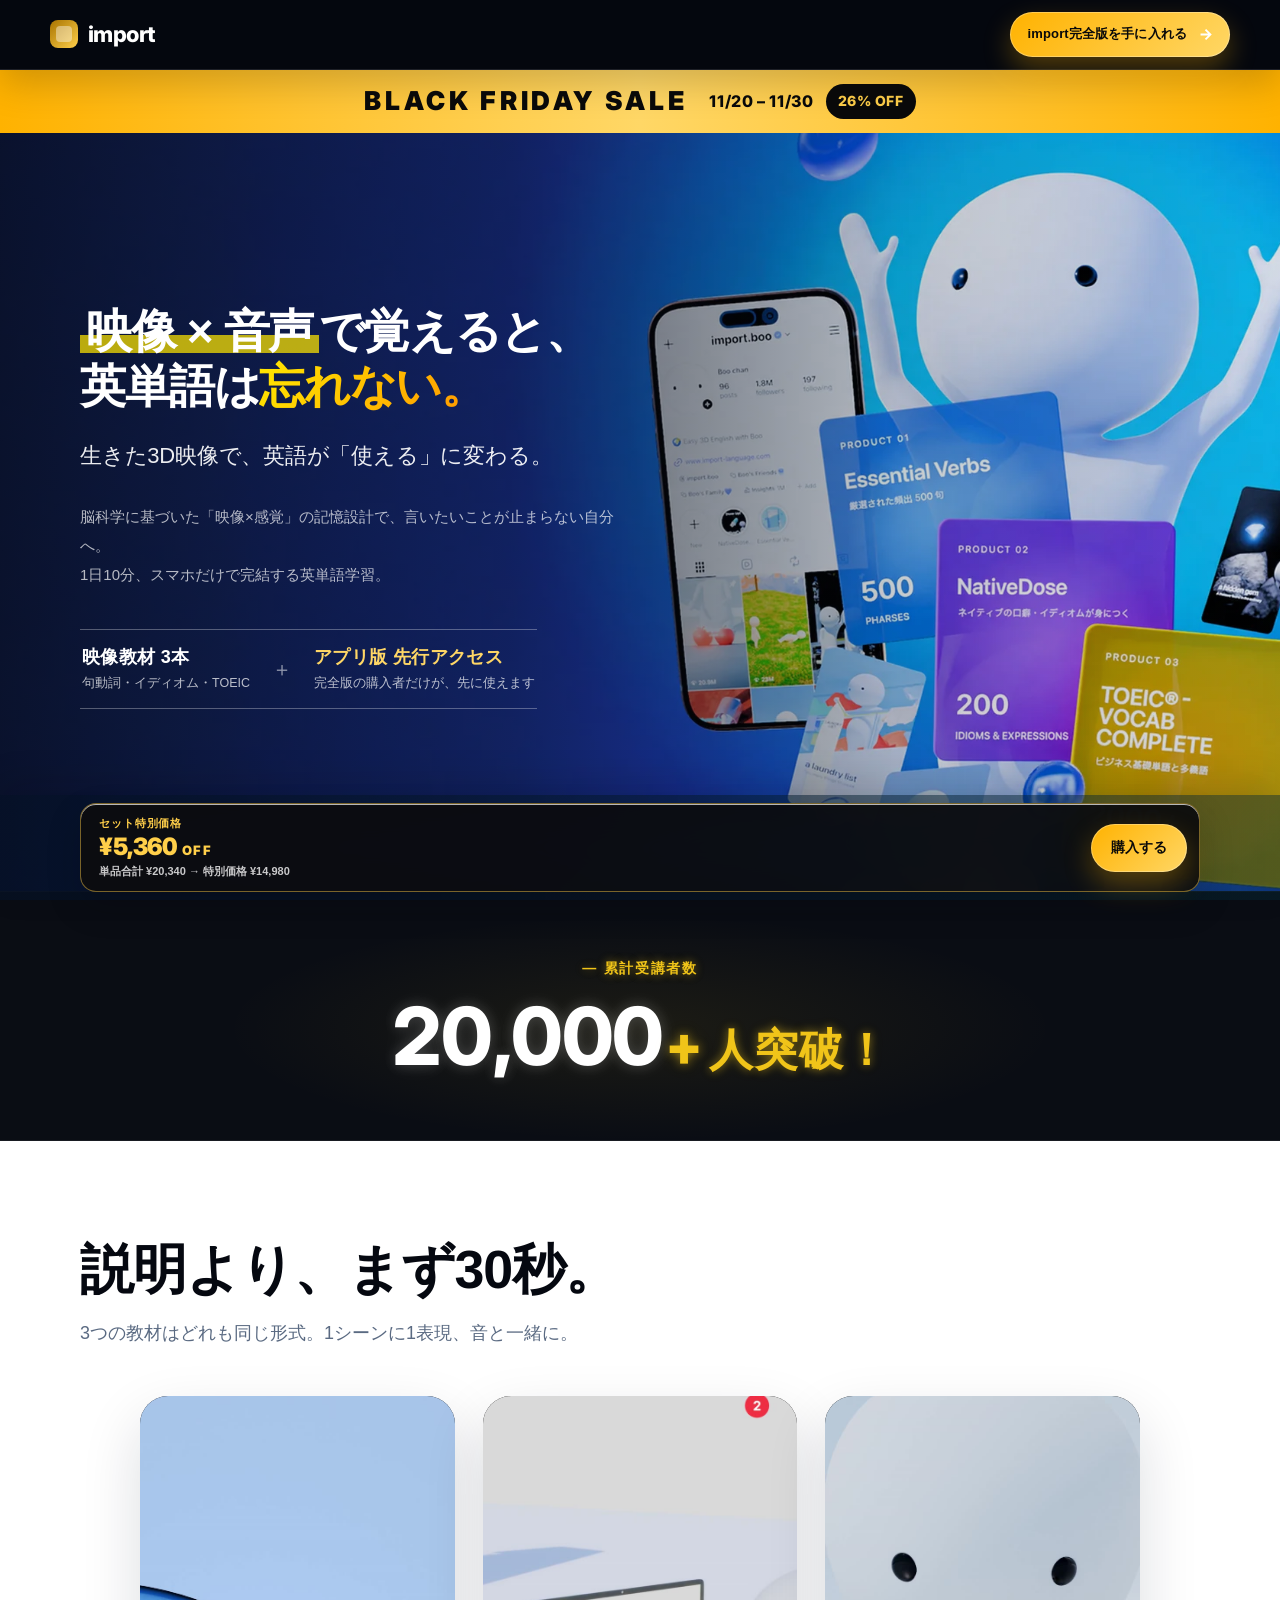
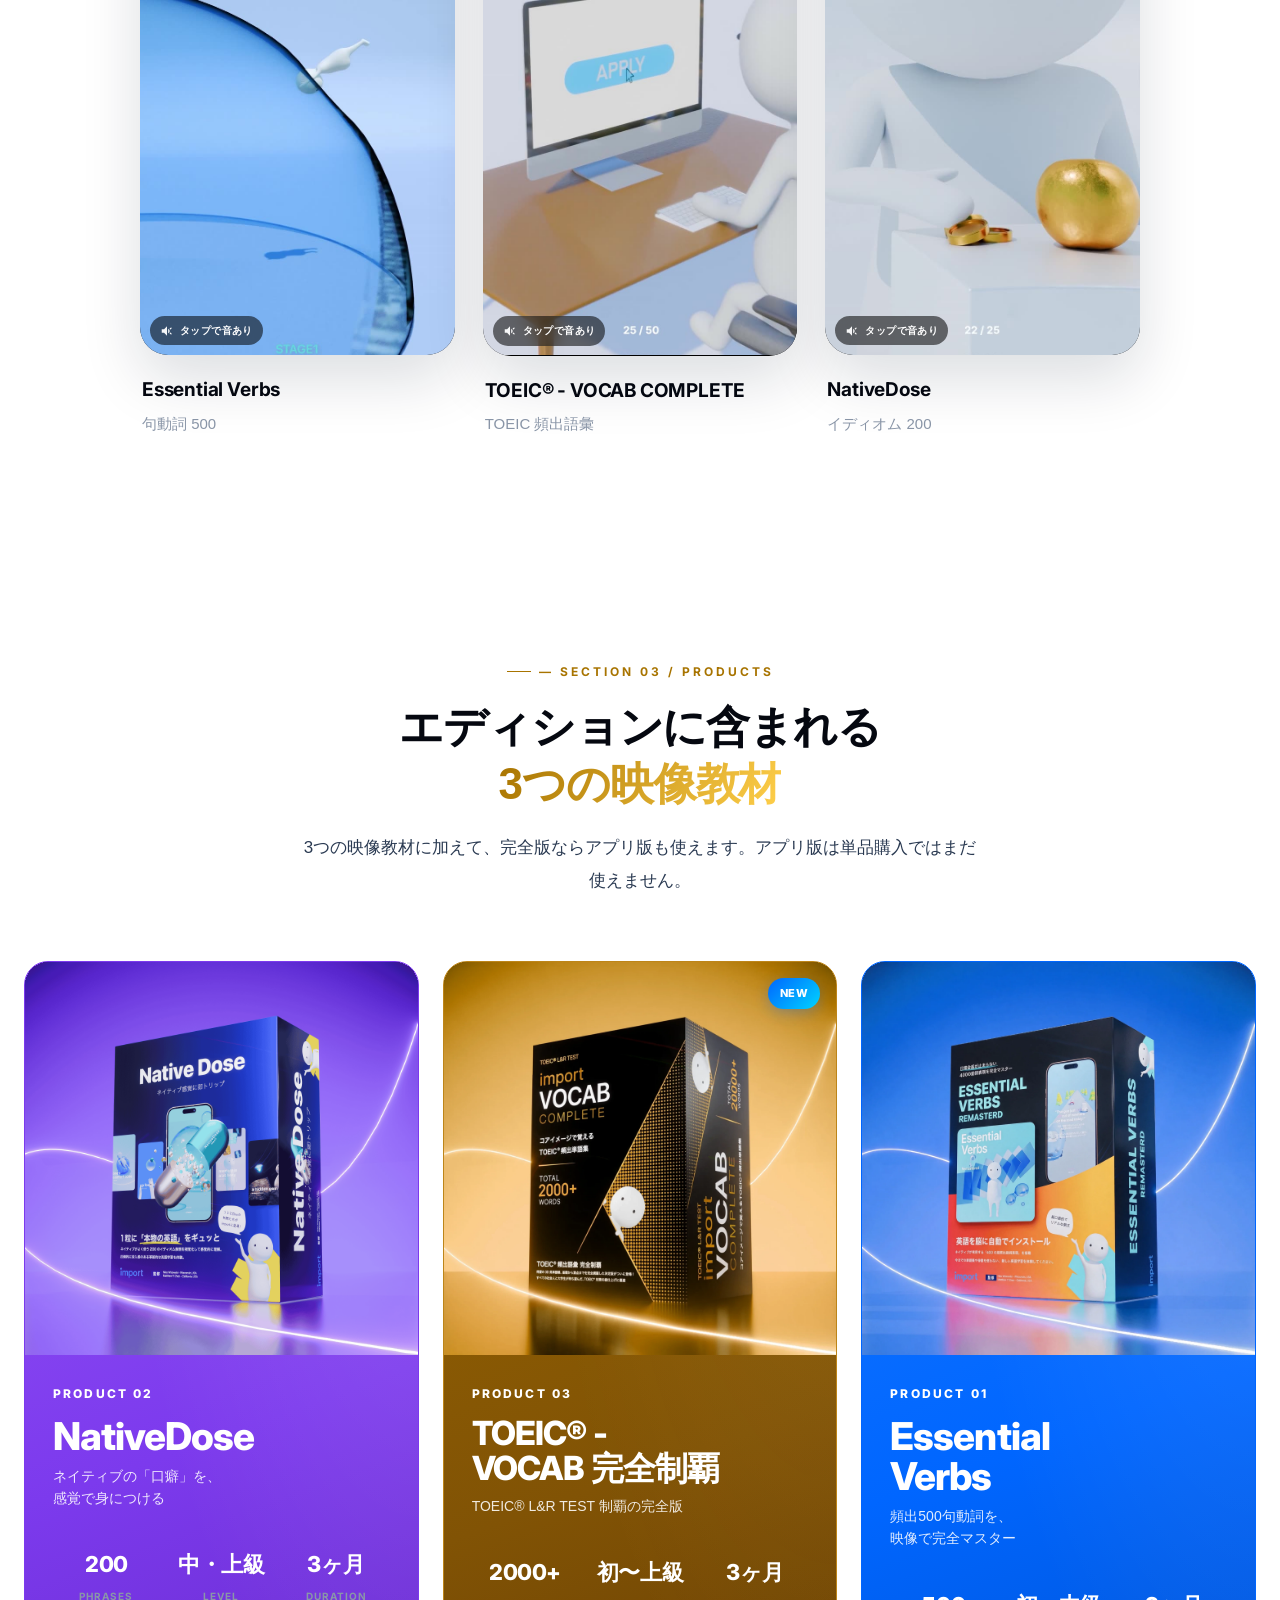
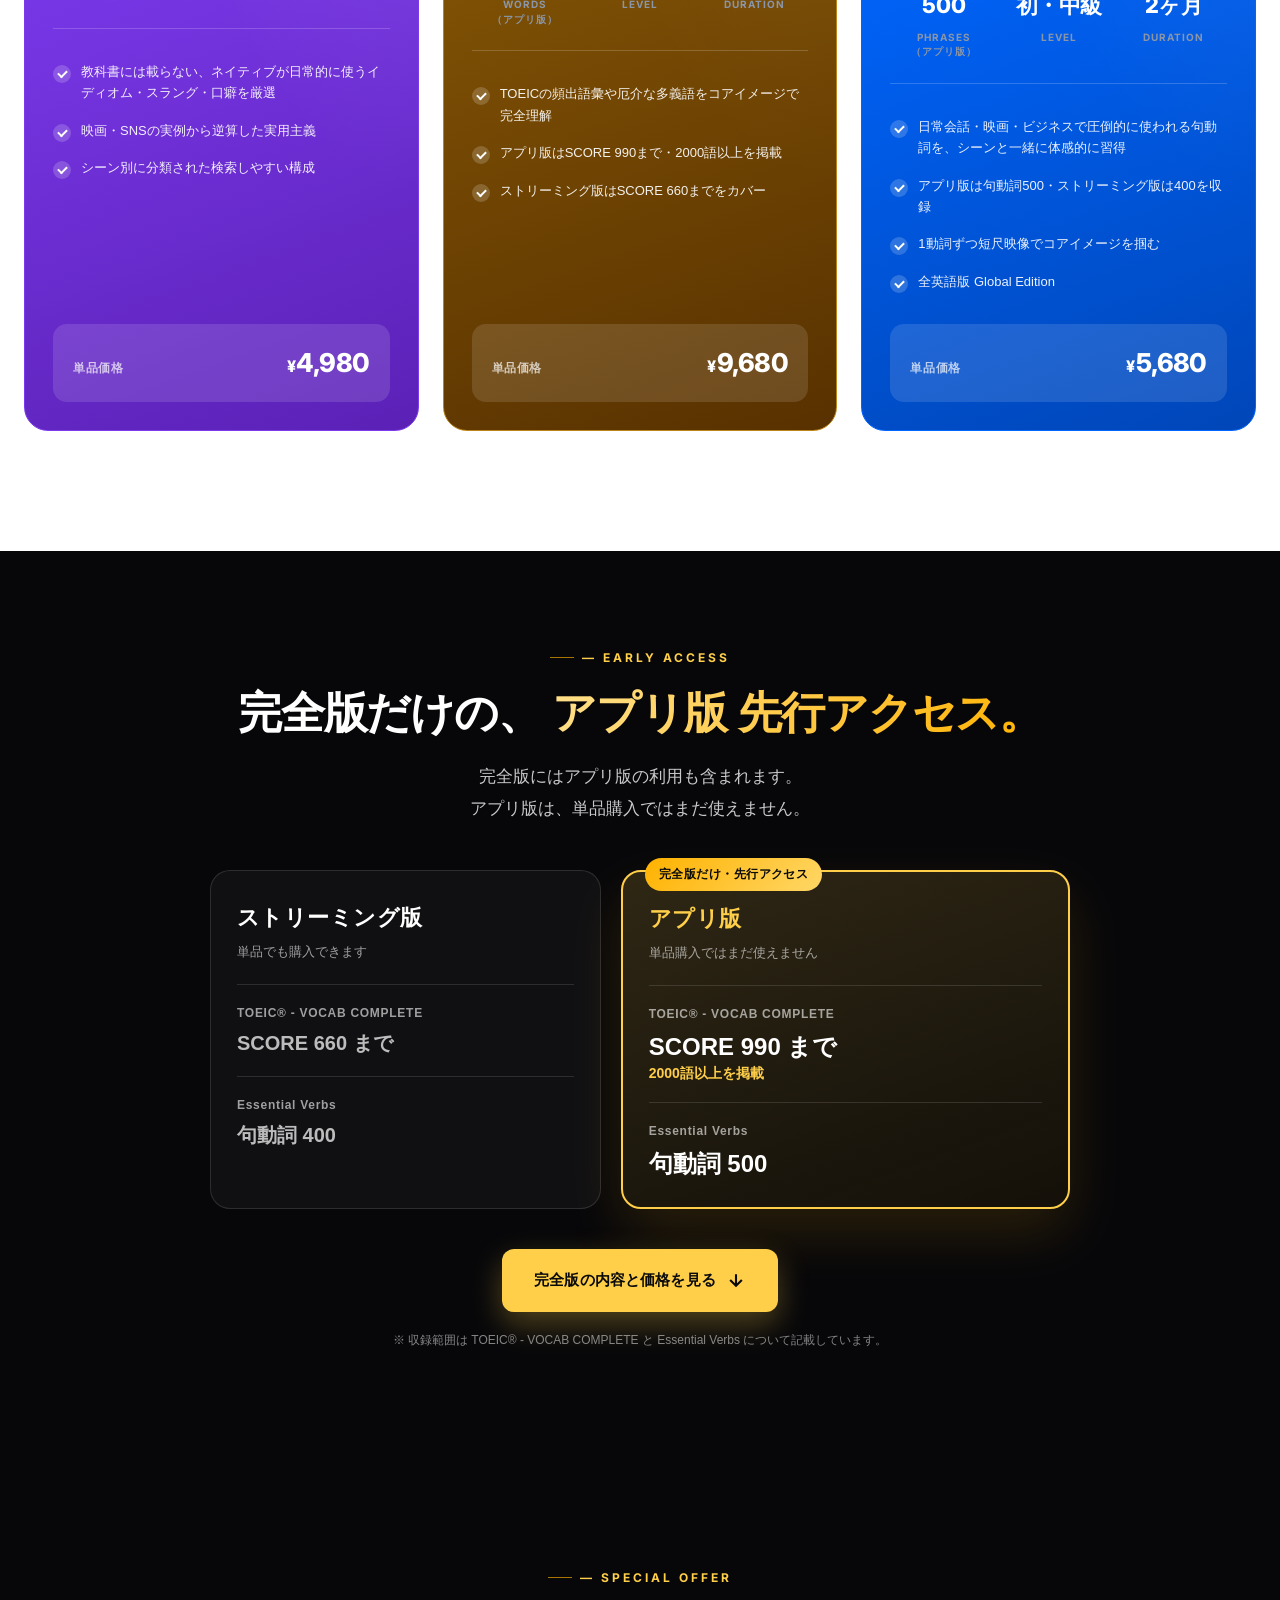
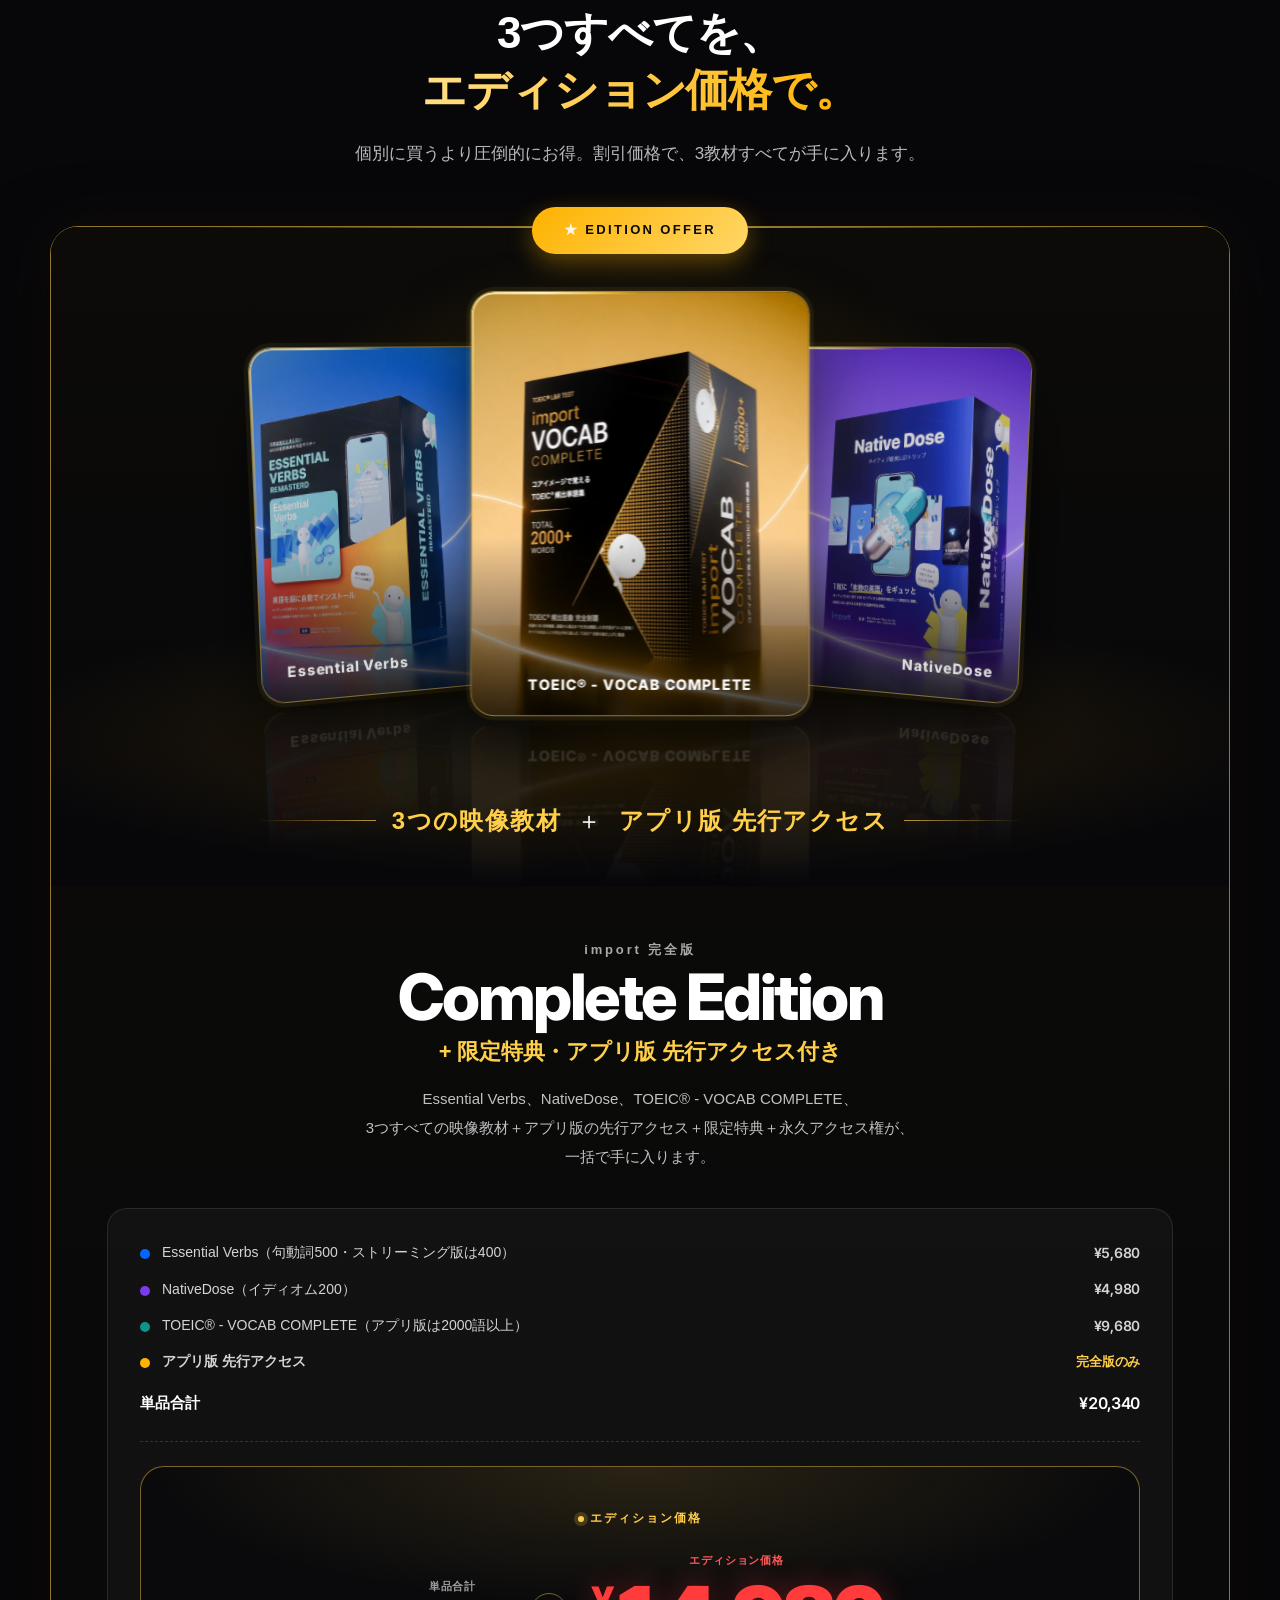
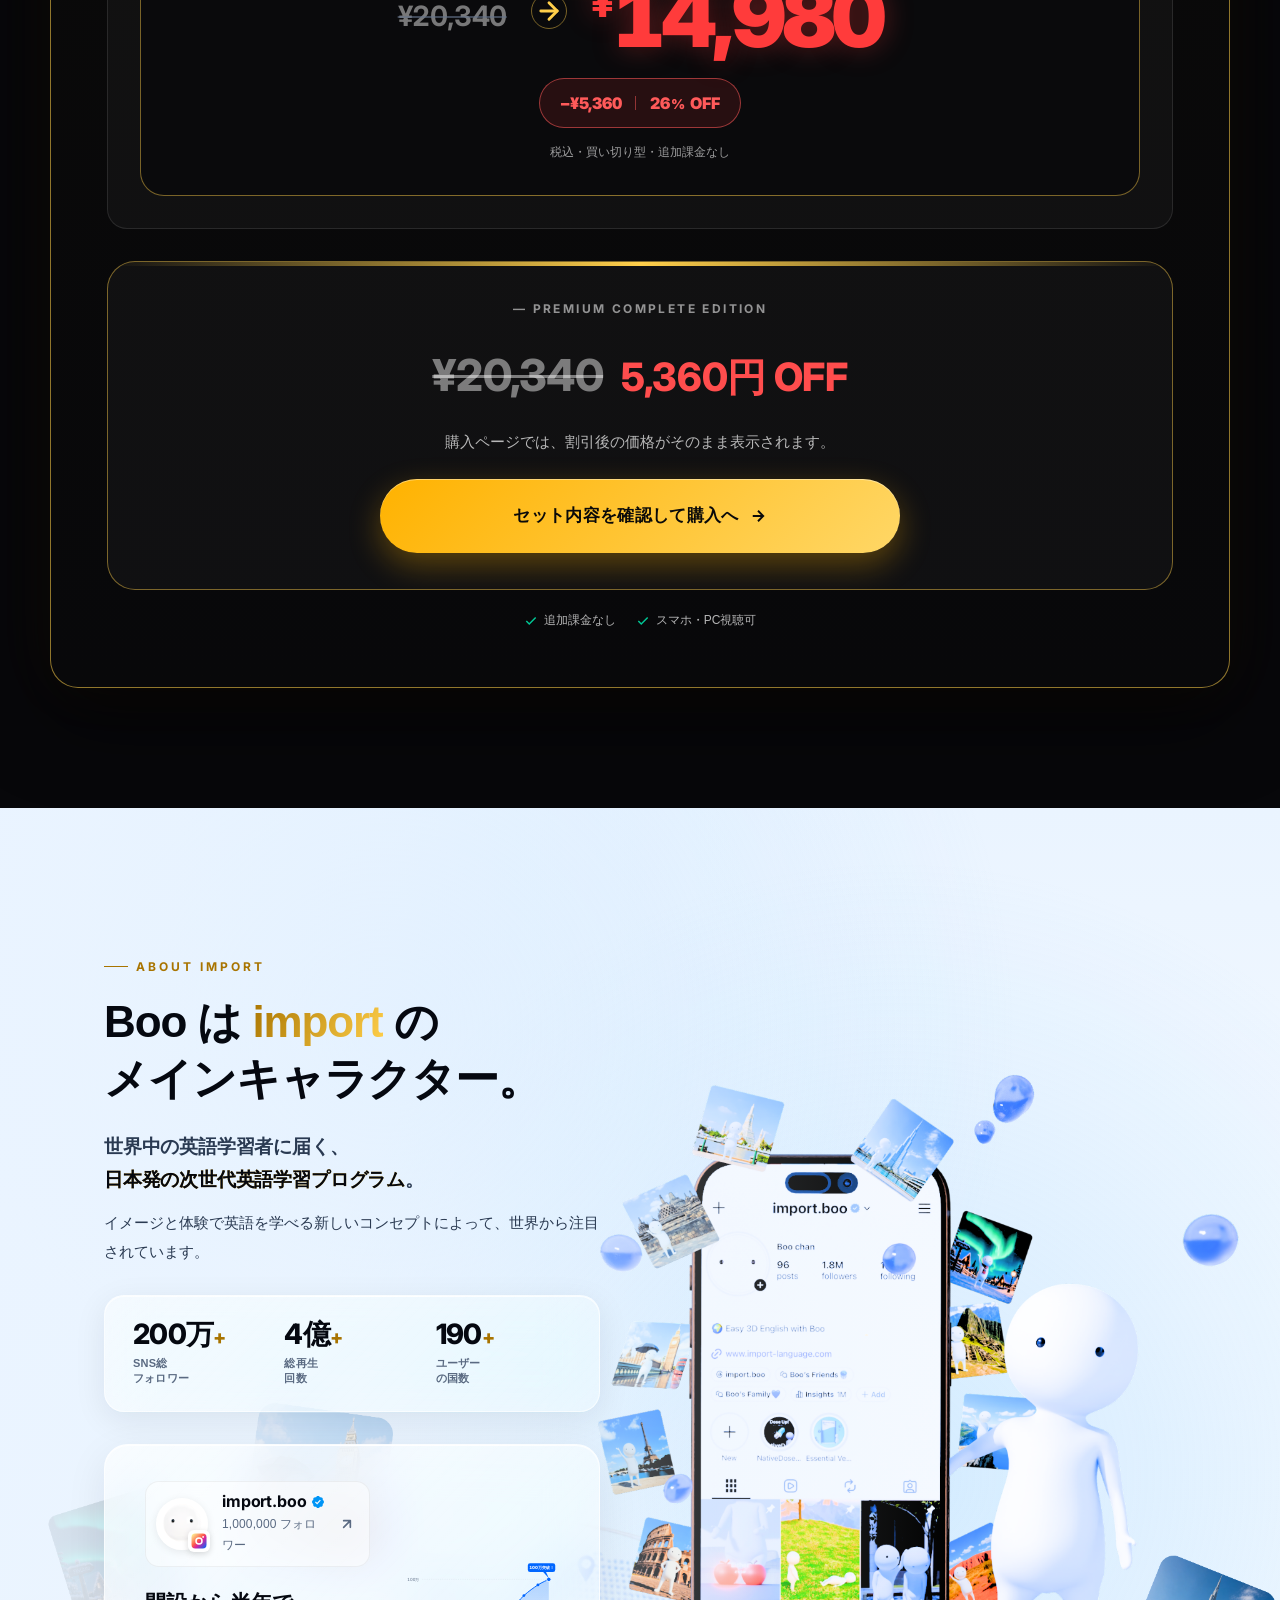
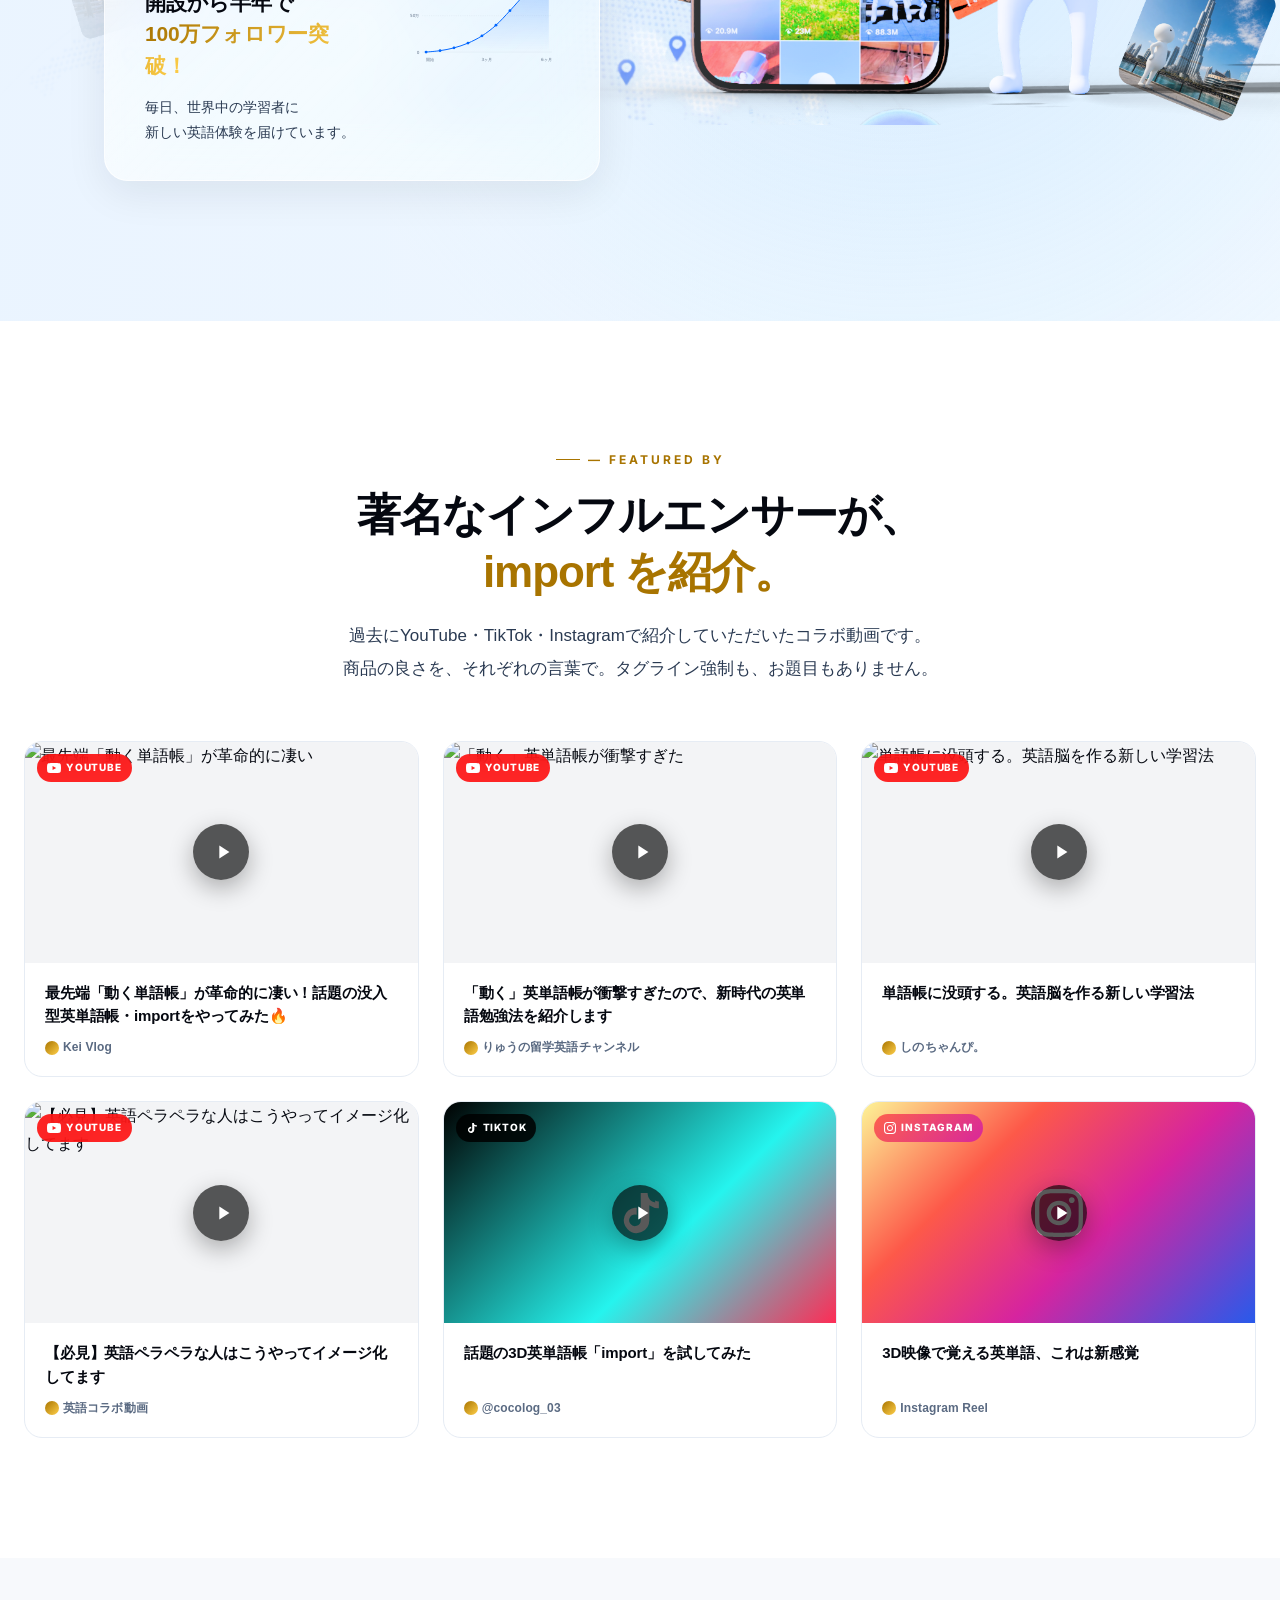
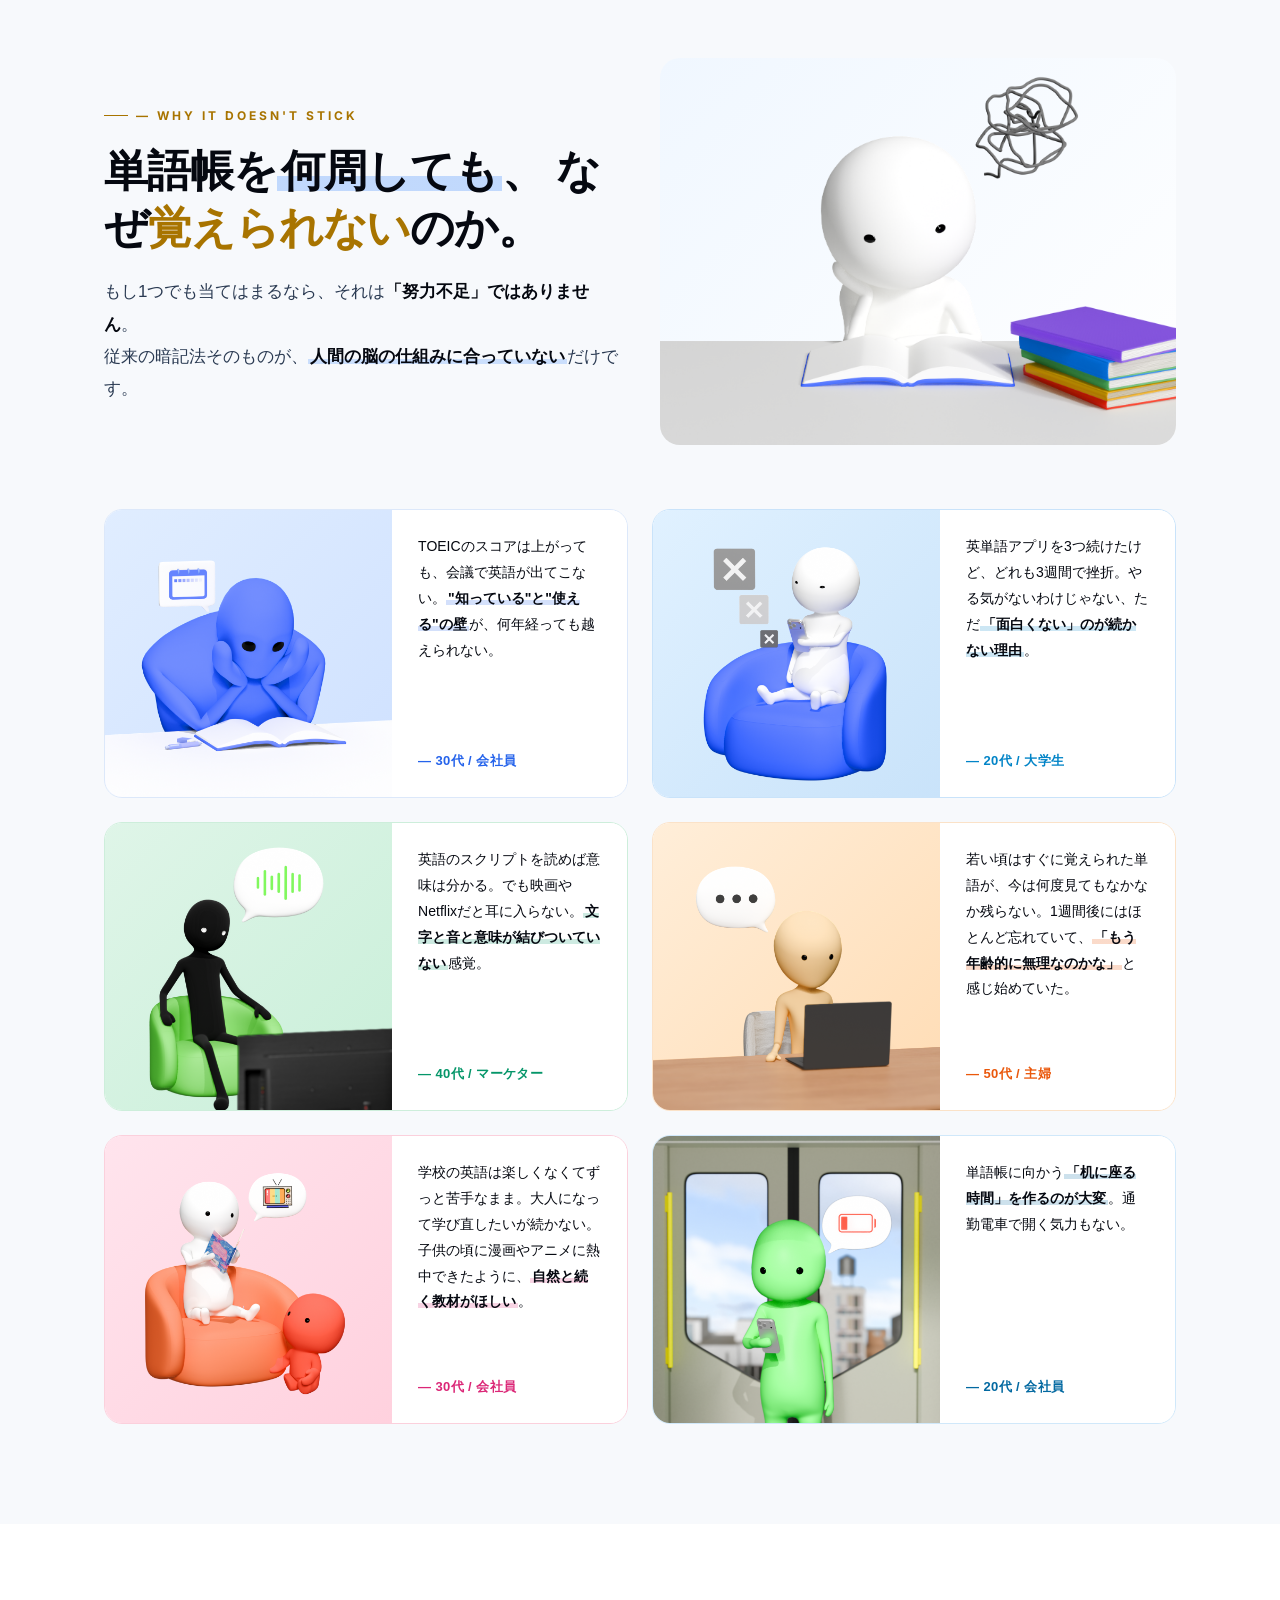
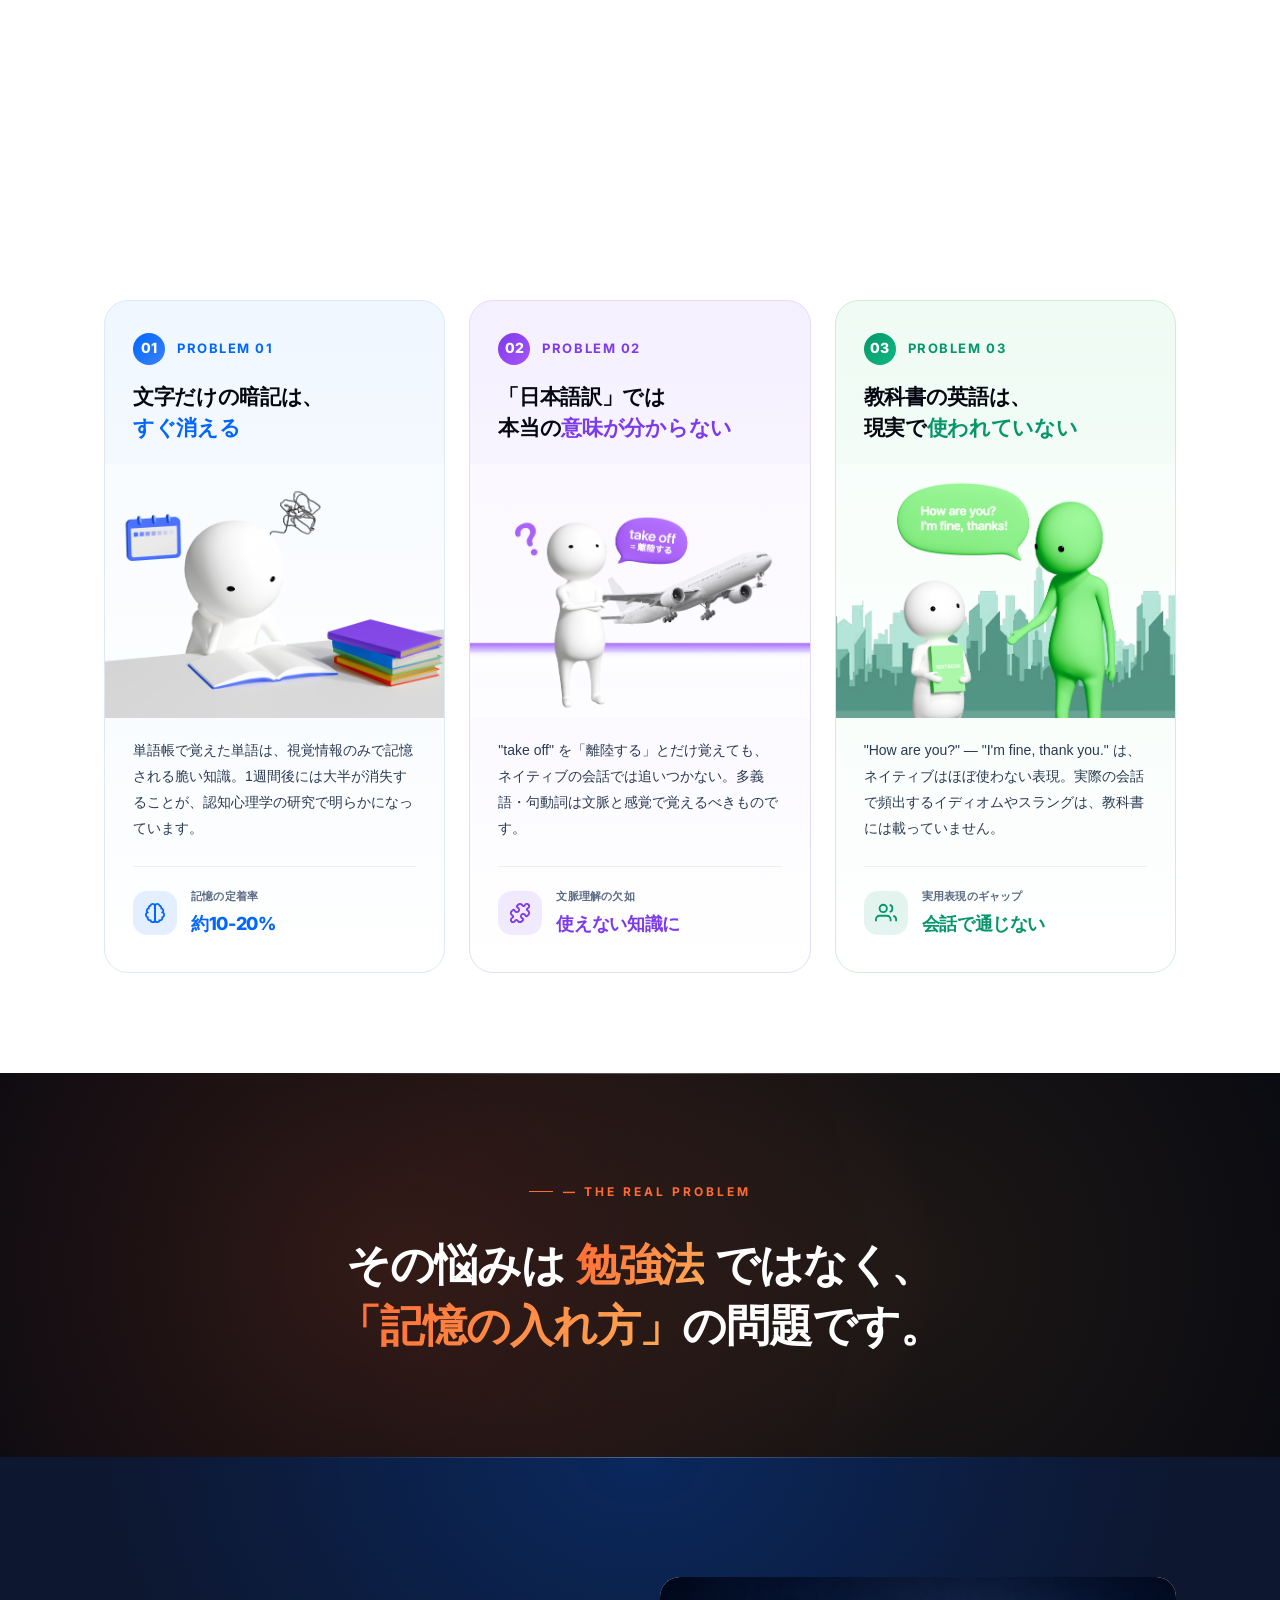
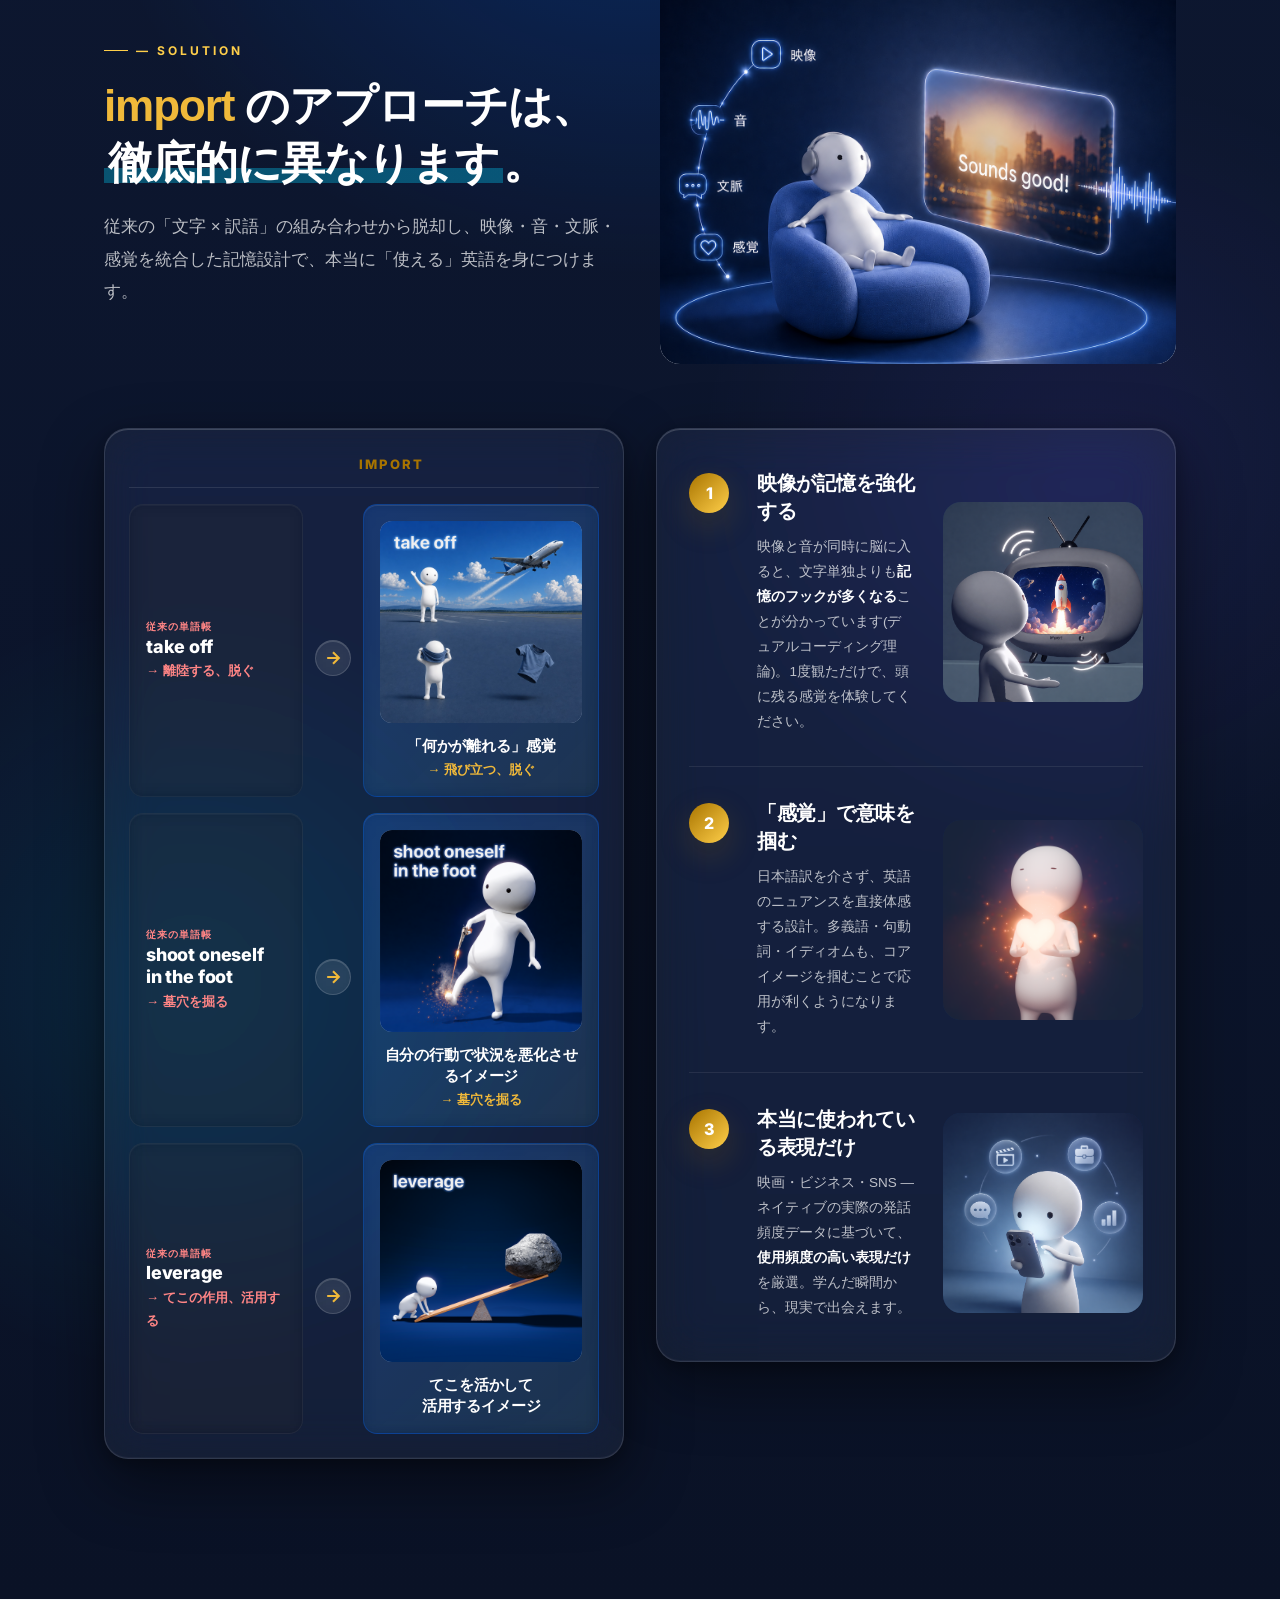
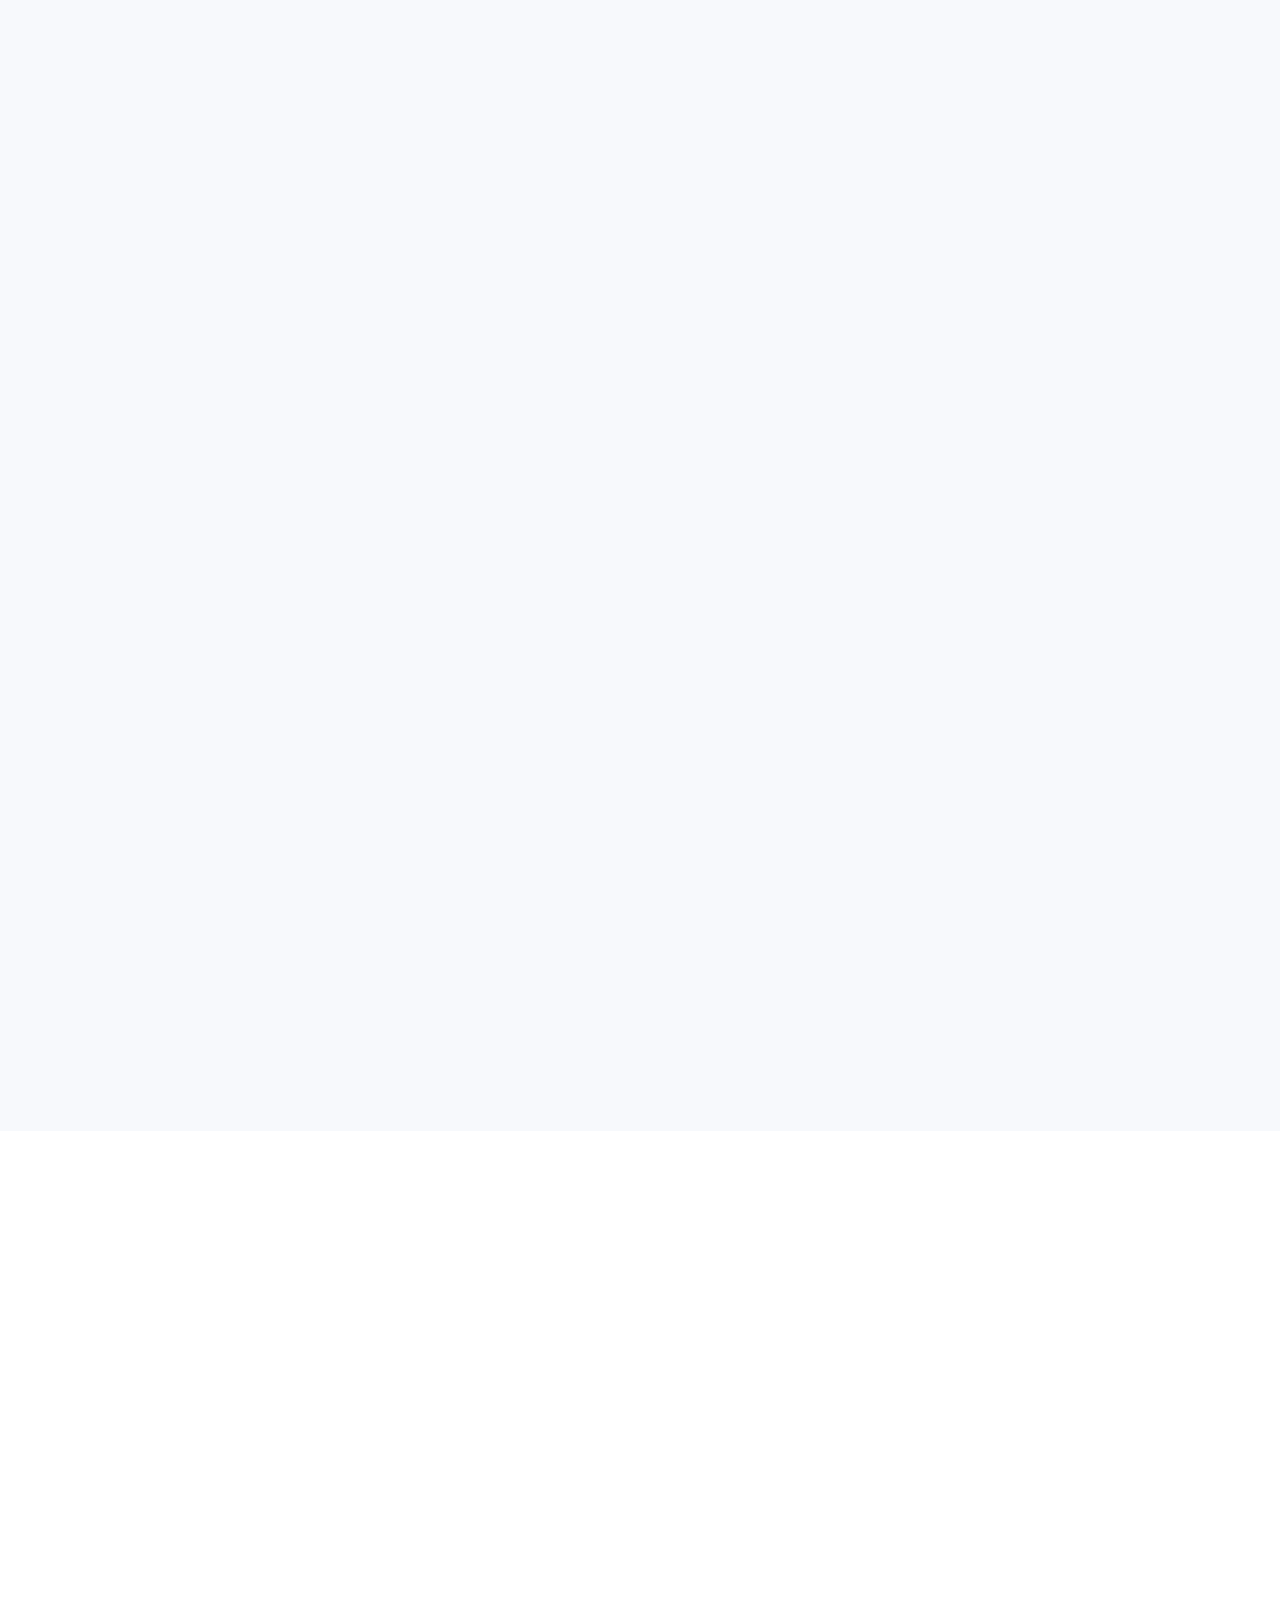
==== commit dddd8f2d: "feat: Black Friday版のimport紹介（About import）を、インフルエンサー紹介の上へ移動 Co-Authored-By: Claude Fable 5.2 <norepl" ====
--- a/blackfriday.html
+++ b/blackfriday.html
@@ -6874,622 +6874,6 @@
   </div><!-- /.bundle-card -->
 </section>
 
-<!-- ========== COMMUNITY (Influencer Showcase) ========== -->
-<section class="community">
-  <div class="community-header">
-    <div class="section-eyebrow">— Featured by</div>
-    <h2 class="section-title">
-      著名なインフルエンサーが、<br>
-      <span class="blue">import を紹介。</span>
-    </h2>
-    <p class="section-lead" style="margin: 0 auto">
-      過去にYouTube・TikTok・Instagramで紹介していただいたコラボ動画です。<br>
-      商品の良さを、それぞれの言葉で。タグライン強制も、お題目もありません。
-    </p>
-  </div>
-
-  <div class="influencer-grid">
-    <!-- YouTube #1 - Kei Vlog -->
-    <a href="https://www.youtube.com/watch?v=Xn9cJuaPBCo" target="_blank" rel="noopener" class="inf-card">
-      <div class="inf-thumb">
-        <img src="https://img.youtube.com/vi/Xn9cJuaPBCo/hqdefault.jpg"
-             alt="最先端「動く単語帳」が革命的に凄い" loading="lazy" />
-        <span class="inf-platform inf-platform-yt">
-          <svg width="14" height="10" viewBox="0 0 24 17" fill="white"><path d="M23.498 2.65a3.005 3.005 0 0 0-2.119-2.119C19.505 0 12 0 12 0S4.495 0 2.621.531A3.005 3.005 0 0 0 .502 2.65 31.318 31.318 0 0 0 0 8.5a31.318 31.318 0 0 0 .502 5.85 3.005 3.005 0 0 0 2.119 2.119C4.495 17 12 17 12 17s7.505 0 9.379-.531a3.005 3.005 0 0 0 2.119-2.119A31.318 31.318 0 0 0 24 8.5a31.318 31.318 0 0 0-.502-5.85zM9.545 12.07V4.93l6.273 3.57-6.273 3.57z"/></svg>
-          YouTube
-        </span>
-        <div class="inf-play">
-          <svg width="22" height="22" viewBox="0 0 24 24" fill="white"><path d="M8 5v14l11-7z"/></svg>
-        </div>
-      </div>
-      <div class="inf-info">
-        <h3 class="inf-title">最先端「動く単語帳」が革命的に凄い！話題の没入型英単語帳・importをやってみた🔥</h3>
-        <span class="inf-channel">Kei Vlog</span>
-      </div>
-    </a>
-
-    <!-- YouTube #2 - りゅうの留学英語チャンネル -->
-    <a href="https://www.youtube.com/watch?v=jQqkioKJnmA" target="_blank" rel="noopener" class="inf-card">
-      <div class="inf-thumb">
-        <img src="https://img.youtube.com/vi/jQqkioKJnmA/hqdefault.jpg"
-             alt="「動く」英単語帳が衝撃すぎた" loading="lazy" />
-        <span class="inf-platform inf-platform-yt">
-          <svg width="14" height="10" viewBox="0 0 24 17" fill="white"><path d="M23.498 2.65a3.005 3.005 0 0 0-2.119-2.119C19.505 0 12 0 12 0S4.495 0 2.621.531A3.005 3.005 0 0 0 .502 2.65 31.318 31.318 0 0 0 0 8.5a31.318 31.318 0 0 0 .502 5.85 3.005 3.005 0 0 0 2.119 2.119C4.495 17 12 17 12 17s7.505 0 9.379-.531a3.005 3.005 0 0 0 2.119-2.119A31.318 31.318 0 0 0 24 8.5a31.318 31.318 0 0 0-.502-5.85zM9.545 12.07V4.93l6.273 3.57-6.273 3.57z"/></svg>
-          YouTube
-        </span>
-        <div class="inf-play">
-          <svg width="22" height="22" viewBox="0 0 24 24" fill="white"><path d="M8 5v14l11-7z"/></svg>
-        </div>
-      </div>
-      <div class="inf-info">
-        <h3 class="inf-title">「動く」英単語帳が衝撃すぎたので、新時代の英単語勉強法を紹介します</h3>
-        <span class="inf-channel">りゅうの留学英語チャンネル</span>
-      </div>
-    </a>
-
-    <!-- YouTube #3 - しのちゃんぴ。 -->
-    <a href="https://www.youtube.com/watch?v=m7qsOKuUzoY" target="_blank" rel="noopener" class="inf-card">
-      <div class="inf-thumb">
-        <img src="https://img.youtube.com/vi/m7qsOKuUzoY/hqdefault.jpg"
-             alt="単語帳に没頭する。英語脳を作る新しい学習法" loading="lazy" />
-        <span class="inf-platform inf-platform-yt">
-          <svg width="14" height="10" viewBox="0 0 24 17" fill="white"><path d="M23.498 2.65a3.005 3.005 0 0 0-2.119-2.119C19.505 0 12 0 12 0S4.495 0 2.621.531A3.005 3.005 0 0 0 .502 2.65 31.318 31.318 0 0 0 0 8.5a31.318 31.318 0 0 0 .502 5.85 3.005 3.005 0 0 0 2.119 2.119C4.495 17 12 17 12 17s7.505 0 9.379-.531a3.005 3.005 0 0 0 2.119-2.119A31.318 31.318 0 0 0 24 8.5a31.318 31.318 0 0 0-.502-5.85zM9.545 12.07V4.93l6.273 3.57-6.273 3.57z"/></svg>
-          YouTube
-        </span>
-        <div class="inf-play">
-          <svg width="22" height="22" viewBox="0 0 24 24" fill="white"><path d="M8 5v14l11-7z"/></svg>
-        </div>
-      </div>
-      <div class="inf-info">
-        <h3 class="inf-title">単語帳に没頭する。英語脳を作る新しい学習法</h3>
-        <span class="inf-channel">しのちゃんぴ。</span>
-      </div>
-    </a>
-
-    <!-- YouTube #4 -->
-    <a href="https://www.youtube.com/watch?v=mTGyhyBE-hA" target="_blank" rel="noopener" class="inf-card">
-      <div class="inf-thumb">
-        <img src="https://img.youtube.com/vi/mTGyhyBE-hA/hqdefault.jpg"
-             alt="【必見】英語ペラペラな人はこうやってイメージ化してます" loading="lazy" />
-        <span class="inf-platform inf-platform-yt">
-          <svg width="14" height="10" viewBox="0 0 24 17" fill="white"><path d="M23.498 2.65a3.005 3.005 0 0 0-2.119-2.119C19.505 0 12 0 12 0S4.495 0 2.621.531A3.005 3.005 0 0 0 .502 2.65 31.318 31.318 0 0 0 0 8.5a31.318 31.318 0 0 0 .502 5.85 3.005 3.005 0 0 0 2.119 2.119C4.495 17 12 17 12 17s7.505 0 9.379-.531a3.005 3.005 0 0 0 2.119-2.119A31.318 31.318 0 0 0 24 8.5a31.318 31.318 0 0 0-.502-5.85zM9.545 12.07V4.93l6.273 3.57-6.273 3.57z"/></svg>
-          YouTube
-        </span>
-        <div class="inf-play">
-          <svg width="22" height="22" viewBox="0 0 24 24" fill="white"><path d="M8 5v14l11-7z"/></svg>
-        </div>
-      </div>
-      <div class="inf-info">
-        <h3 class="inf-title">【必見】英語ペラペラな人はこうやってイメージ化してます</h3>
-        <span class="inf-channel">英語コラボ動画</span>
-      </div>
-    </a>
-
-    <!-- TikTok -->
-    <a href="https://www.tiktok.com/@cocolog_03/video/7606607880690683143" target="_blank" rel="noopener" class="inf-card">
-      <div class="inf-thumb">
-        <picture>
-          <img src="images/inf-tiktok-01.png" alt="TikTok動画" loading="lazy"
-               onerror="this.parentElement.parentElement.classList.add('no-image')" />
-        </picture>
-        <div class="inf-thumb-fallback inf-fallback-tiktok">
-          <svg width="48" height="48" viewBox="0 0 24 24" fill="white"><path d="M19.59 6.69a4.83 4.83 0 0 1-3.77-4.25V2h-3.45v13.67a2.89 2.89 0 0 1-5.2 1.74 2.89 2.89 0 0 1 2.31-4.64 2.93 2.93 0 0 1 .88.13V9.4a6.84 6.84 0 0 0-1-.05A6.33 6.33 0 0 0 5.8 20.1a6.34 6.34 0 0 0 10.86-4.43V8.16a8.16 8.16 0 0 0 4.77 1.52V6.23a4.85 4.85 0 0 1-1.84-.54z"/></svg>
-        </div>
-        <span class="inf-platform inf-platform-tt">
-          <svg width="12" height="14" viewBox="0 0 24 24" fill="white"><path d="M19.59 6.69a4.83 4.83 0 0 1-3.77-4.25V2h-3.45v13.67a2.89 2.89 0 0 1-5.2 1.74 2.89 2.89 0 0 1 2.31-4.64 2.93 2.93 0 0 1 .88.13V9.4a6.84 6.84 0 0 0-1-.05A6.33 6.33 0 0 0 5.8 20.1a6.34 6.34 0 0 0 10.86-4.43V8.16a8.16 8.16 0 0 0 4.77 1.52V6.23a4.85 4.85 0 0 1-1.84-.54z"/></svg>
-          TikTok
-        </span>
-        <div class="inf-play">
-          <svg width="22" height="22" viewBox="0 0 24 24" fill="white"><path d="M8 5v14l11-7z"/></svg>
-        </div>
-      </div>
-      <div class="inf-info">
-        <h3 class="inf-title">話題の3D英単語帳「import」を試してみた</h3>
-        <span class="inf-channel">@cocolog_03</span>
-      </div>
-    </a>
-
-    <!-- Instagram -->
-    <a href="https://www.instagram.com/reel/DX1JpgVRJ7x/" target="_blank" rel="noopener" class="inf-card">
-      <div class="inf-thumb">
-        <picture>
-          <img src="images/inf-instagram-01.png" alt="Instagram Reel" loading="lazy"
-               onerror="this.parentElement.parentElement.classList.add('no-image')" />
-        </picture>
-        <div class="inf-thumb-fallback inf-fallback-ig">
-          <svg width="48" height="48" viewBox="0 0 24 24" fill="white"><path d="M12 2.163c3.204 0 3.584.012 4.85.07 3.252.148 4.771 1.691 4.919 4.919.058 1.265.069 1.645.069 4.849 0 3.205-.012 3.584-.069 4.849-.149 3.225-1.664 4.771-4.919 4.919-1.266.058-1.644.07-4.85.07-3.204 0-3.584-.012-4.849-.07-3.26-.149-4.771-1.699-4.919-4.92-.058-1.265-.07-1.644-.07-4.849 0-3.204.013-3.583.07-4.849.149-3.227 1.664-4.771 4.919-4.919 1.266-.057 1.645-.069 4.849-.069zm0-2.163c-3.259 0-3.667.014-4.947.072-4.358.2-6.78 2.618-6.98 6.98-.059 1.281-.073 1.689-.073 4.948 0 3.259.014 3.668.072 4.948.2 4.358 2.618 6.78 6.98 6.98 1.281.058 1.689.072 4.948.072 3.259 0 3.668-.014 4.948-.072 4.354-.2 6.782-2.618 6.979-6.98.059-1.28.073-1.689.073-4.948 0-3.259-.014-3.667-.072-4.947-.196-4.354-2.617-6.78-6.979-6.98-1.281-.059-1.69-.073-4.949-.073zm0 5.838c-3.403 0-6.162 2.759-6.162 6.162s2.759 6.163 6.162 6.163 6.162-2.759 6.162-6.163c0-3.403-2.759-6.162-6.162-6.162zm0 10.162c-2.209 0-4-1.79-4-4 0-2.209 1.791-4 4-4s4 1.791 4 4c0 2.21-1.791 4-4 4zm6.406-11.845c-.796 0-1.441.645-1.441 1.44s.645 1.44 1.441 1.44c.795 0 1.439-.645 1.439-1.44s-.644-1.44-1.439-1.44z"/></svg>
-        </div>
-        <span class="inf-platform inf-platform-ig">
-          <svg width="12" height="12" viewBox="0 0 24 24" fill="white"><path d="M12 2.163c3.204 0 3.584.012 4.85.07 3.252.148 4.771 1.691 4.919 4.919.058 1.265.069 1.645.069 4.849 0 3.205-.012 3.584-.069 4.849-.149 3.225-1.664 4.771-4.919 4.919-1.266.058-1.644.07-4.85.07-3.204 0-3.584-.012-4.849-.07-3.26-.149-4.771-1.699-4.919-4.92-.058-1.265-.07-1.644-.07-4.849 0-3.204.013-3.583.07-4.849.149-3.227 1.664-4.771 4.919-4.919 1.266-.057 1.645-.069 4.849-.069zm0-2.163c-3.259 0-3.667.014-4.947.072-4.358.2-6.78 2.618-6.98 6.98-.059 1.281-.073 1.689-.073 4.948 0 3.259.014 3.668.072 4.948.2 4.358 2.618 6.78 6.98 6.98 1.281.058 1.689.072 4.948.072 3.259 0 3.668-.014 4.948-.072 4.354-.2 6.782-2.618 6.979-6.98.059-1.28.073-1.689.073-4.948 0-3.259-.014-3.667-.072-4.947-.196-4.354-2.617-6.78-6.979-6.98-1.281-.059-1.69-.073-4.949-.073zm0 5.838c-3.403 0-6.162 2.759-6.162 6.162s2.759 6.163 6.162 6.163 6.162-2.759 6.162-6.163c0-3.403-2.759-6.162-6.162-6.162zm0 10.162c-2.209 0-4-1.79-4-4 0-2.209 1.791-4 4-4s4 1.791 4 4c0 2.21-1.791 4-4 4zm6.406-11.845c-.796 0-1.441.645-1.441 1.44s.645 1.44 1.441 1.44c.795 0 1.439-.645 1.439-1.44s-.644-1.44-1.439-1.44z"/></svg>
-          Instagram
-        </span>
-        <div class="inf-play">
-          <svg width="22" height="22" viewBox="0 0 24 24" fill="white"><path d="M8 5v14l11-7z"/></svg>
-        </div>
-      </div>
-      <div class="inf-info">
-        <h3 class="inf-title">3D映像で覚える英単語、これは新感覚</h3>
-        <span class="inf-channel">Instagram Reel</span>
-      </div>
-    </a>
-  </div>
-</section>
-
-<!-- ========== EMPATHY (Voice bubbles) ========== -->
-<section class="empathy">
-  <div class="wrap">
-    <div class="empathy-header">
-      <div class="empathy-header-text">
-        <div class="section-eyebrow">— Why It Doesn't Stick</div>
-        <h2 class="section-title">
-          単語帳を<span class="title-accent">何周しても</span>、<br class="mb-br">
-          なぜ<span class="blue">覚えられない</span>のか。
-        </h2>
-        <p class="section-lead">
-          もし1つでも当てはまるなら、それは<strong>「努力不足」ではありません</strong>。<br>従来の暗記法そのものが、<span class="lead-accent">人間の脳の仕組みに合っていない</span>だけです。
-        </p>
-      </div>
-      <div class="empathy-header-image">
-        <picture>
-          <img src="images/empathy-hero.png" alt="" />
-        </picture>
-      </div>
-    </div>
-
-    <div class="bubbles-grid">
-      <article class="bubble bubble-blue">
-        <div class="bubble-image">
-          <picture>
-            <img src="images/empathy-01.png" alt="" onerror="this.parentElement.parentElement.classList.add('no-image')" />
-          </picture>
-          <div class="bubble-image-fallback"><span>image</span></div>
-        </div>
-        <div class="bubble-content">
-          <p class="bubble-text">TOEICのスコアは上がっても、会議で英語が出てこない。<span class="bubble-accent">"知っている"と"使える"の壁</span>が、何年経っても越えられない。</p>
-          <span class="who">— 30代 / 会社員</span>
-        </div>
-      </article>
-
-      <article class="bubble bubble-cyan">
-        <div class="bubble-image">
-          <picture>
-            <img src="images/empathy-02.png" alt="" onerror="this.parentElement.parentElement.classList.add('no-image')" />
-          </picture>
-          <div class="bubble-image-fallback"><span>image</span></div>
-        </div>
-        <div class="bubble-content">
-          <p class="bubble-text">英単語アプリを3つ続けたけど、どれも3週間で挫折。やる気がないわけじゃない、ただ<span class="bubble-accent">「面白くない」のが続かない理由</span>。</p>
-          <span class="who">— 20代 / 大学生</span>
-        </div>
-      </article>
-
-      <article class="bubble bubble-green">
-        <div class="bubble-image">
-          <picture>
-            <img src="images/empathy-03.png" alt="" onerror="this.parentElement.parentElement.classList.add('no-image')" />
-          </picture>
-          <div class="bubble-image-fallback"><span>image</span></div>
-        </div>
-        <div class="bubble-content">
-          <p class="bubble-text">英語のスクリプトを読めば意味は分かる。でも映画やNetflixだと耳に入らない。<span class="bubble-accent">文字と音と意味が結びついていない</span>感覚。</p>
-          <span class="who">— 40代 / マーケター</span>
-        </div>
-      </article>
-
-      <article class="bubble bubble-orange">
-        <div class="bubble-image">
-          <picture>
-            <img src="images/empathy-04.png" alt="" onerror="this.parentElement.parentElement.classList.add('no-image')" />
-          </picture>
-          <div class="bubble-image-fallback"><span>image</span></div>
-        </div>
-        <div class="bubble-content">
-          <p class="bubble-text">若い頃はすぐに覚えられた単語が、今は何度見てもなかなか残らない。1週間後にはほとんど忘れていて、<span class="bubble-accent">「もう年齢的に無理なのかな」</span>と感じ始めていた。</p>
-          <span class="who">— 50代 / 主婦</span>
-        </div>
-      </article>
-
-      <article class="bubble bubble-pink">
-        <div class="bubble-image">
-          <picture>
-            <img src="images/empathy-05.png" alt="" onerror="this.parentElement.parentElement.classList.add('no-image')" />
-          </picture>
-          <div class="bubble-image-fallback"><span>image</span></div>
-        </div>
-        <div class="bubble-content">
-          <p class="bubble-text">学校の英語は楽しくなくてずっと苦手なまま。大人になって学び直したいが続かない。子供の頃に漫画やアニメに熱中できたように、<span class="bubble-accent">自然と続く教材がほしい</span>。</p>
-          <span class="who">— 30代 / 会社員</span>
-        </div>
-      </article>
-
-      <article class="bubble bubble-skyblue">
-        <div class="bubble-image">
-          <picture>
-            <img src="images/empathy-06.png" alt="" onerror="this.parentElement.parentElement.classList.add('no-image')" />
-          </picture>
-          <div class="bubble-image-fallback"><span>image</span></div>
-        </div>
-        <div class="bubble-content">
-          <p class="bubble-text">単語帳に向かう<span class="bubble-accent">「机に座る時間」を作るのが大変</span>。通勤電車で開く気力もない。</p>
-          <span class="who">— 20代 / 会社員</span>
-        </div>
-      </article>
-    </div>
-  </div>
-</section>
-
-<!-- ========== PROBLEM 3 ========== -->
-<section class="problem-3">
-  <div class="wrap">
-    <div class="p3-intro">
-      <div class="section-eyebrow" style="justify-content: center; display: inline-flex">— SECTION 02 / Root Cause</div>
-      <h2 class="section-title" style="text-align: center">
-        英語学習における、<br class="mb-br"><span class="gradient">3つの構造的な問題</span>
-      </h2>
-      <p class="section-lead" style="margin: 0 auto; text-align: center">
-        多くの人が見落としている、英語学習における3つの構造的な問題があります。
-      </p>
-    </div>
-
-    <div class="p3-grid">
-      <!-- Problem 01 -->
-      <article class="p3-card p3-card-blue">
-        <div class="p3-card-header">
-          <span class="p3-num-badge">01</span>
-          <span class="p3-num-label">PROBLEM 01</span>
-        </div>
-        <h3 class="p3-card-title">
-          文字だけの暗記は、<br>
-          <span class="p3-accent-blue">すぐ消える</span>
-        </h3>
-        <div class="p3-card-image">
-          <picture>
-            <img src="images/problem-01.png" alt="文字暗記の問題" />
-          </picture>
-        </div>
-        <p class="p3-card-body">
-          単語帳で覚えた単語は、視覚情報のみで記憶される脆い知識。1週間後には大半が消失することが、認知心理学の研究で明らかになっています。
-        </p>
-        <div class="p3-card-metric">
-          <div class="p3-metric-icon p3-metric-blue">
-            <svg width="22" height="22" viewBox="0 0 24 24" fill="none" stroke="currentColor" stroke-width="2"><path d="M9.5 2A2.5 2.5 0 0 1 12 4.5v15a2.5 2.5 0 0 1-4.96.44 2.5 2.5 0 0 1-2.96-3.08 3 3 0 0 1-.34-5.58 2.5 2.5 0 0 1 1.32-4.24 2.5 2.5 0 0 1 1.98-3A2.5 2.5 0 0 1 9.5 2Z"/><path d="M14.5 2A2.5 2.5 0 0 0 12 4.5v15a2.5 2.5 0 0 0 4.96.44 2.5 2.5 0 0 0 2.96-3.08 3 3 0 0 0 .34-5.58 2.5 2.5 0 0 0-1.32-4.24 2.5 2.5 0 0 0-1.98-3A2.5 2.5 0 0 0 14.5 2Z"/></svg>
-          </div>
-          <div class="p3-metric-text">
-            <div class="p3-metric-label">記憶の定着率</div>
-            <div class="p3-metric-value p3-accent-blue">約10-20%</div>
-          </div>
-        </div>
-      </article>
-
-      <!-- Problem 02 -->
-      <article class="p3-card p3-card-purple">
-        <div class="p3-card-header">
-          <span class="p3-num-badge">02</span>
-          <span class="p3-num-label">PROBLEM 02</span>
-        </div>
-        <h3 class="p3-card-title">
-          「日本語訳」では<br>
-          本当の<span class="p3-accent-purple">意味が分からない</span>
-        </h3>
-        <div class="p3-card-image">
-          <picture>
-            <img src="images/problem-02.png" alt="日本語訳の限界" />
-          </picture>
-        </div>
-        <p class="p3-card-body">
-          "take off" を「離陸する」とだけ覚えても、ネイティブの会話では追いつかない。多義語・句動詞は文脈と感覚で覚えるべきものです。
-        </p>
-        <div class="p3-card-metric">
-          <div class="p3-metric-icon p3-metric-purple">
-            <svg width="22" height="22" viewBox="0 0 24 24" fill="none" stroke="currentColor" stroke-width="2"><path d="M19.439 7.85c-.049.322.059.648.289.878l1.568 1.568c.47.47.706 1.087.706 1.704s-.235 1.233-.706 1.704l-1.611 1.611a.98.98 0 0 1-.837.276c-.47-.07-.802-.48-.968-.925a2.501 2.501 0 1 0-3.214 3.214c.446.166.855.497.925.968a.979.979 0 0 1-.276.837l-1.61 1.61a2.404 2.404 0 0 1-1.705.707 2.402 2.402 0 0 1-1.704-.706l-1.568-1.568a1.026 1.026 0 0 0-.877-.29c-.493.074-.84.504-1.02.968a2.5 2.5 0 1 1-3.237-3.237c.464-.18.894-.527.967-1.02a1.026 1.026 0 0 0-.289-.877l-1.568-1.568A2.402 2.402 0 0 1 1.998 12c0-.617.236-1.234.706-1.704L4.23 8.77c.24-.24.581-.353.917-.303.515.077.877.528 1.073 1.01a2.5 2.5 0 1 0 3.259-3.259c-.482-.196-.933-.558-1.01-1.073-.05-.336.062-.676.303-.917l1.525-1.525A2.402 2.402 0 0 1 12 1.998c.617 0 1.234.236 1.704.706l1.568 1.568c.23.23.556.338.877.29.493-.074.84-.504 1.02-.968a2.5 2.5 0 1 1 3.237 3.237c-.464.18-.894.527-.967 1.02Z"/></svg>
-          </div>
-          <div class="p3-metric-text">
-            <div class="p3-metric-label">文脈理解の欠如</div>
-            <div class="p3-metric-value p3-accent-purple">使えない知識に</div>
-          </div>
-        </div>
-      </article>
-
-      <!-- Problem 03 -->
-      <article class="p3-card p3-card-green">
-        <div class="p3-card-header">
-          <span class="p3-num-badge">03</span>
-          <span class="p3-num-label">PROBLEM 03</span>
-        </div>
-        <h3 class="p3-card-title">
-          教科書の英語は、<br>
-          現実で<span class="p3-accent-green">使われていない</span>
-        </h3>
-        <div class="p3-card-image">
-          <picture>
-            <img src="images/problem-03.png" alt="教科書英語のギャップ" />
-          </picture>
-        </div>
-        <p class="p3-card-body">
-          "How are you?" — "I'm fine, thank you." は、ネイティブはほぼ使わない表現。実際の会話で頻出するイディオムやスラングは、教科書には載っていません。
-        </p>
-        <div class="p3-card-metric">
-          <div class="p3-metric-icon p3-metric-green">
-            <svg width="22" height="22" viewBox="0 0 24 24" fill="none" stroke="currentColor" stroke-width="2"><path d="M17 21v-2a4 4 0 0 0-4-4H5a4 4 0 0 0-4 4v2"/><circle cx="9" cy="7" r="4"/><path d="M23 21v-2a4 4 0 0 0-3-3.87"/><path d="M16 3.13a4 4 0 0 1 0 7.75"/></svg>
-          </div>
-          <div class="p3-metric-text">
-            <div class="p3-metric-label">実用表現のギャップ</div>
-            <div class="p3-metric-value p3-accent-green">会話で通じない</div>
-          </div>
-        </div>
-      </article>
-    </div>
-  </div>
-</section>
-
-<!-- ========== REAL PROBLEM (BLACK) ========== -->
-<section class="real-problem">
-  <div class="real-problem-inner">
-    <div class="label">— The Real Problem</div>
-    <h2>
-      その悩みは <em>勉強法</em> ではなく、<br>
-      <em>「記憶の入れ方」</em>の問題です。
-    </h2>
-  </div>
-</section>
-
-<!-- ========== SOLUTION ========== -->
-<section class="solution">
-  <div class="wrap">
-    <div class="solution-header">
-      <div class="solution-header-text">
-        <div class="section-eyebrow">— Solution</div>
-        <h2 class="section-title">
-          <span class="blue">import</span> のアプローチは、<br class="mb-br">
-          <span class="title-accent">徹底的に異なります</span>。
-        </h2>
-        <p class="section-lead">
-          従来の「文字 × 訳語」の組み合わせから脱却し、映像・音・文脈・感覚を統合した記憶設計で、本当に「使える」英語を身につけます。
-        </p>
-      </div>
-      <div class="solution-header-image">
-        <picture>
-          <img src="images/solution-hero.png" alt="" onerror="this.parentElement.parentElement.classList.add('no-image')" />
-        </picture>
-        <div class="solution-image-fallback">
-          <div class="fb-orbs">
-            <span class="fb-orb fb-orb-1">映像</span>
-            <span class="fb-orb fb-orb-2">音</span>
-            <span class="fb-orb fb-orb-3">文脈</span>
-            <span class="fb-orb fb-orb-4">感覚</span>
-          </div>
-          <span class="fb-label">hero image</span>
-        </div>
-      </div>
-    </div>
-
-    <div class="solution-grid">
-      <!-- LEFT: Comparison cards -->
-      <div class="compare-visual">
-        <div class="compare-header">
-          <div></div>
-          <div></div>
-          <div class="ch-good">IMPORT</div>
-        </div>
-        <article class="compare-row">
-          <div class="col bad">
-            <div class="col-content">
-              <div class="col-label">従来の単語帳</div>
-              <div class="word">take off</div>
-              <div class="meaning">→ 離陸する、脱ぐ</div>
-            </div>
-          </div>
-          <div class="compare-arrow">
-            <svg width="20" height="20" viewBox="0 0 24 24" fill="none" stroke="currentColor" stroke-width="2.5"><path d="M5 12h14M12 5l7 7-7 7"/></svg>
-          </div>
-          <div class="col good">
-            <div class="good-row">
-              <div class="compare-img">
-                <picture>
-                  <img src="images/solution-take-off-new.png" alt="" onerror="this.parentElement.parentElement.classList.add('no-image')" />
-                </picture>
-                <div class="compare-img-fallback"><span>image</span></div>
-              </div>
-              <div class="feeling">「何かが離れる」感覚<br><span class="feeling-arrow">→ 飛び立つ、脱ぐ</span></div>
-            </div>
-          </div>
-        </article>
-
-        <article class="compare-row">
-          <div class="col bad">
-            <div class="col-content">
-              <div class="col-label">従来の単語帳</div>
-              <div class="word">shoot oneself<br>in the foot</div>
-              <div class="meaning">→ 墓穴を掘る</div>
-            </div>
-          </div>
-          <div class="compare-arrow">
-            <svg width="20" height="20" viewBox="0 0 24 24" fill="none" stroke="currentColor" stroke-width="2.5"><path d="M5 12h14M12 5l7 7-7 7"/></svg>
-          </div>
-          <div class="col good">
-            <div class="good-row">
-              <div class="compare-img">
-                <picture>
-                  <img src="images/solution-shoot-new.png" alt="" onerror="this.parentElement.parentElement.classList.add('no-image')" />
-                </picture>
-                <div class="compare-img-fallback"><span>image</span></div>
-              </div>
-              <div class="feeling">自分の行動で状況を悪化させるイメージ<br><span class="feeling-arrow">→ 墓穴を掘る</span></div>
-            </div>
-          </div>
-        </article>
-
-        <article class="compare-row">
-          <div class="col bad">
-            <div class="col-content">
-              <div class="col-label">従来の単語帳</div>
-              <div class="word">leverage</div>
-              <div class="meaning">→ てこの作用、活用する</div>
-            </div>
-          </div>
-          <div class="compare-arrow">
-            <svg width="20" height="20" viewBox="0 0 24 24" fill="none" stroke="currentColor" stroke-width="2.5"><path d="M5 12h14M12 5l7 7-7 7"/></svg>
-          </div>
-          <div class="col good">
-            <div class="good-row">
-              <div class="compare-img">
-                <picture>
-                  <img src="images/solution-leverage-new.png" alt="" onerror="this.parentElement.parentElement.classList.add('no-image')" />
-                </picture>
-                <div class="compare-img-fallback"><span>image</span></div>
-              </div>
-              <div class="feeling">てこを活かして<br>活用するイメージ</div>
-            </div>
-          </div>
-        </article>
-      </div>
-
-      <!-- RIGHT: 3 solution points (list with dividers) -->
-      <div class="solution-points">
-        <article class="solution-point">
-          <div class="sp-num">1</div>
-          <div class="sp-body">
-            <h3 class="sp-title">映像が<span class="blue">記憶を強化</span>する</h3>
-            <p class="sp-desc">映像と音が同時に脳に入ると、文字単独よりも<strong>記憶のフックが多くなる</strong>ことが分かっています(デュアルコーディング理論)。1度観ただけで、頭に残る感覚を体験してください。</p>
-          </div>
-          <div class="sp-image">
-            <picture>
-              <img src="images/solution-point-01.png" alt="" onerror="this.parentElement.parentElement.classList.add('no-image')" />
-            </picture>
-            <div class="sp-image-fallback"><span>image</span></div>
-          </div>
-        </article>
-
-        <article class="solution-point">
-          <div class="sp-num">2</div>
-          <div class="sp-body">
-            <h3 class="sp-title"><span class="blue">「感覚」</span>で意味を掴む</h3>
-            <p class="sp-desc">日本語訳を介さず、英語のニュアンスを直接体感する設計。多義語・句動詞・イディオムも、コアイメージを掴むことで応用が利くようになります。</p>
-          </div>
-          <div class="sp-image">
-            <picture>
-              <img src="images/solution-point-02.png" alt="" onerror="this.parentElement.parentElement.classList.add('no-image')" />
-            </picture>
-            <div class="sp-image-fallback"><span>image</span></div>
-          </div>
-        </article>
-
-        <article class="solution-point">
-          <div class="sp-num">3</div>
-          <div class="sp-body">
-            <h3 class="sp-title">本当に<span class="blue">使われている表現</span>だけ</h3>
-            <p class="sp-desc">映画・ビジネス・SNS — ネイティブの実際の発話頻度データに基づいて、<strong>使用頻度の高い表現だけ</strong>を厳選。学んだ瞬間から、現実で出会えます。</p>
-          </div>
-          <div class="sp-image">
-            <picture>
-              <img src="images/solution-point-03.png" alt="" onerror="this.parentElement.parentElement.classList.add('no-image')" />
-            </picture>
-            <div class="sp-image-fallback"><span>image</span></div>
-          </div>
-        </article>
-      </div>
-    </div>
-  </div>
-</section>
-
-<!-- ========== VOICES (BUYERS) ========== -->
-<section class="voices">
-  <div class="wrap">
-    <div class="section-eyebrow">— Voices from Users</div>
-    <h2 class="section-title">
-      実際のユーザーから届いた<br>
-      <span class="blue">リアルな声</span>。
-    </h2>
-    <p class="section-lead" style="margin: 0 auto 56px">
-      購入者アンケートに寄せられたコメントの一部を抜粋しています。
-    </p>
-
-    <div class="voices-grid">
-      <article class="voice">
-        <div class="voice-header">
-          <div class="voice-avatar voice-avatar-1">M</div>
-          <div class="voice-meta">
-            <div class="voice-name">M.K <span class="voice-verified">✓</span></div>
-            <div class="voice-tag">Essential Verbs ユーザー</div>
-          </div>
-        </div>
-        <p class="voice-body">句動詞やっと頭に入った…3D で覚えるってこういうことか。</p>
-      </article>
-
-      <article class="voice">
-        <div class="voice-header">
-          <div class="voice-avatar voice-avatar-2">T</div>
-          <div class="voice-meta">
-            <div class="voice-name">T.S <span class="voice-verified">✓</span></div>
-            <div class="voice-tag">TOEIC® - VOCAB COMPLETE ユーザー</div>
-          </div>
-        </div>
-        <p class="voice-body">TOEIC® - VOCAB COMPLETE の多義語、TOEIC で完全に効きました。</p>
-      </article>
-
-      <article class="voice">
-        <div class="voice-header">
-          <div class="voice-avatar voice-avatar-3">H</div>
-          <div class="voice-meta">
-            <div class="voice-name">H.N <span class="voice-verified">✓</span></div>
-            <div class="voice-tag">NativeDose ユーザー</div>
-          </div>
-        </div>
-        <p class="voice-body">NativeDose の 200 フレーズ、会話の引き出し増えた感じする。</p>
-      </article>
-
-      <article class="voice">
-        <div class="voice-header">
-          <div class="voice-avatar voice-avatar-4">A</div>
-          <div class="voice-meta">
-            <div class="voice-name">A.K <span class="voice-verified">✓</span></div>
-            <div class="voice-tag">Edition ユーザー</div>
-          </div>
-        </div>
-        <p class="voice-body">Boo ちゃんがかわいすぎて毎日開いちゃいます！勉強するつもりはなくても自然と頭に入る感じ。</p>
-      </article>
-
-      <article class="voice">
-        <div class="voice-header">
-          <div class="voice-avatar voice-avatar-5">R</div>
-          <div class="voice-meta">
-            <div class="voice-name">R.Y <span class="voice-verified">✓</span></div>
-            <div class="voice-tag">Essential Verbs ユーザー</div>
-          </div>
-        </div>
-        <p class="voice-body">通勤の10分で回せる量がちょうどいい。</p>
-      </article>
-
-      <article class="voice">
-        <div class="voice-header">
-          <div class="voice-avatar voice-avatar-6">S</div>
-          <div class="voice-meta">
-            <div class="voice-name">S.M <span class="voice-verified">✓</span></div>
-            <div class="voice-tag">Edition ユーザー</div>
-          </div>
-        </div>
-        <p class="voice-body">単語帳の周回がしんどかった私でも続いてる。やっぱり映像つよい。</p>
-      </article>
-
-      <article class="voice voice-wide">
-        <div class="voice-header">
-          <div class="voice-avatar voice-avatar-7">Y</div>
-          <div class="voice-meta">
-            <div class="voice-name">Y.T <span class="voice-verified">✓</span></div>
-            <div class="voice-tag">Edition ユーザー</div>
-          </div>
-        </div>
-        <p class="voice-body">単語数が全部で800ちょっとで少ないと思ったけど、イメージで覚える感覚が完全についたので、他の単語暗記の効率が爆上がりした。</p>
-      </article>
-    </div>
-
-    <p class="voices-note">
-      <svg width="14" height="14" viewBox="0 0 24 24" fill="none" stroke="currentColor" stroke-width="2.5" stroke-linecap="round"><polyline points="20 6 9 17 4 12"/></svg>
-      実際のユーザーアンケートからのお客様の声の抜粋
-    </p>
-  </div>
-</section>
-
 <!-- ========== AUTHORITY (Boo / import) ========== -->
 <section class="authority">
   <picture class="authority-bg">
@@ -7659,6 +7043,622 @@
       </div>
 
     </div>
+  </div>
+</section>
+
+<!-- ========== COMMUNITY (Influencer Showcase) ========== -->
+<section class="community">
+  <div class="community-header">
+    <div class="section-eyebrow">— Featured by</div>
+    <h2 class="section-title">
+      著名なインフルエンサーが、<br>
+      <span class="blue">import を紹介。</span>
+    </h2>
+    <p class="section-lead" style="margin: 0 auto">
+      過去にYouTube・TikTok・Instagramで紹介していただいたコラボ動画です。<br>
+      商品の良さを、それぞれの言葉で。タグライン強制も、お題目もありません。
+    </p>
+  </div>
+
+  <div class="influencer-grid">
+    <!-- YouTube #1 - Kei Vlog -->
+    <a href="https://www.youtube.com/watch?v=Xn9cJuaPBCo" target="_blank" rel="noopener" class="inf-card">
+      <div class="inf-thumb">
+        <img src="https://img.youtube.com/vi/Xn9cJuaPBCo/hqdefault.jpg"
+             alt="最先端「動く単語帳」が革命的に凄い" loading="lazy" />
+        <span class="inf-platform inf-platform-yt">
+          <svg width="14" height="10" viewBox="0 0 24 17" fill="white"><path d="M23.498 2.65a3.005 3.005 0 0 0-2.119-2.119C19.505 0 12 0 12 0S4.495 0 2.621.531A3.005 3.005 0 0 0 .502 2.65 31.318 31.318 0 0 0 0 8.5a31.318 31.318 0 0 0 .502 5.85 3.005 3.005 0 0 0 2.119 2.119C4.495 17 12 17 12 17s7.505 0 9.379-.531a3.005 3.005 0 0 0 2.119-2.119A31.318 31.318 0 0 0 24 8.5a31.318 31.318 0 0 0-.502-5.85zM9.545 12.07V4.93l6.273 3.57-6.273 3.57z"/></svg>
+          YouTube
+        </span>
+        <div class="inf-play">
+          <svg width="22" height="22" viewBox="0 0 24 24" fill="white"><path d="M8 5v14l11-7z"/></svg>
+        </div>
+      </div>
+      <div class="inf-info">
+        <h3 class="inf-title">最先端「動く単語帳」が革命的に凄い！話題の没入型英単語帳・importをやってみた🔥</h3>
+        <span class="inf-channel">Kei Vlog</span>
+      </div>
+    </a>
+
+    <!-- YouTube #2 - りゅうの留学英語チャンネル -->
+    <a href="https://www.youtube.com/watch?v=jQqkioKJnmA" target="_blank" rel="noopener" class="inf-card">
+      <div class="inf-thumb">
+        <img src="https://img.youtube.com/vi/jQqkioKJnmA/hqdefault.jpg"
+             alt="「動く」英単語帳が衝撃すぎた" loading="lazy" />
+        <span class="inf-platform inf-platform-yt">
+          <svg width="14" height="10" viewBox="0 0 24 17" fill="white"><path d="M23.498 2.65a3.005 3.005 0 0 0-2.119-2.119C19.505 0 12 0 12 0S4.495 0 2.621.531A3.005 3.005 0 0 0 .502 2.65 31.318 31.318 0 0 0 0 8.5a31.318 31.318 0 0 0 .502 5.85 3.005 3.005 0 0 0 2.119 2.119C4.495 17 12 17 12 17s7.505 0 9.379-.531a3.005 3.005 0 0 0 2.119-2.119A31.318 31.318 0 0 0 24 8.5a31.318 31.318 0 0 0-.502-5.85zM9.545 12.07V4.93l6.273 3.57-6.273 3.57z"/></svg>
+          YouTube
+        </span>
+        <div class="inf-play">
+          <svg width="22" height="22" viewBox="0 0 24 24" fill="white"><path d="M8 5v14l11-7z"/></svg>
+        </div>
+      </div>
+      <div class="inf-info">
+        <h3 class="inf-title">「動く」英単語帳が衝撃すぎたので、新時代の英単語勉強法を紹介します</h3>
+        <span class="inf-channel">りゅうの留学英語チャンネル</span>
+      </div>
+    </a>
+
+    <!-- YouTube #3 - しのちゃんぴ。 -->
+    <a href="https://www.youtube.com/watch?v=m7qsOKuUzoY" target="_blank" rel="noopener" class="inf-card">
+      <div class="inf-thumb">
+        <img src="https://img.youtube.com/vi/m7qsOKuUzoY/hqdefault.jpg"
+             alt="単語帳に没頭する。英語脳を作る新しい学習法" loading="lazy" />
+        <span class="inf-platform inf-platform-yt">
+          <svg width="14" height="10" viewBox="0 0 24 17" fill="white"><path d="M23.498 2.65a3.005 3.005 0 0 0-2.119-2.119C19.505 0 12 0 12 0S4.495 0 2.621.531A3.005 3.005 0 0 0 .502 2.65 31.318 31.318 0 0 0 0 8.5a31.318 31.318 0 0 0 .502 5.85 3.005 3.005 0 0 0 2.119 2.119C4.495 17 12 17 12 17s7.505 0 9.379-.531a3.005 3.005 0 0 0 2.119-2.119A31.318 31.318 0 0 0 24 8.5a31.318 31.318 0 0 0-.502-5.85zM9.545 12.07V4.93l6.273 3.57-6.273 3.57z"/></svg>
+          YouTube
+        </span>
+        <div class="inf-play">
+          <svg width="22" height="22" viewBox="0 0 24 24" fill="white"><path d="M8 5v14l11-7z"/></svg>
+        </div>
+      </div>
+      <div class="inf-info">
+        <h3 class="inf-title">単語帳に没頭する。英語脳を作る新しい学習法</h3>
+        <span class="inf-channel">しのちゃんぴ。</span>
+      </div>
+    </a>
+
+    <!-- YouTube #4 -->
+    <a href="https://www.youtube.com/watch?v=mTGyhyBE-hA" target="_blank" rel="noopener" class="inf-card">
+      <div class="inf-thumb">
+        <img src="https://img.youtube.com/vi/mTGyhyBE-hA/hqdefault.jpg"
+             alt="【必見】英語ペラペラな人はこうやってイメージ化してます" loading="lazy" />
+        <span class="inf-platform inf-platform-yt">
+          <svg width="14" height="10" viewBox="0 0 24 17" fill="white"><path d="M23.498 2.65a3.005 3.005 0 0 0-2.119-2.119C19.505 0 12 0 12 0S4.495 0 2.621.531A3.005 3.005 0 0 0 .502 2.65 31.318 31.318 0 0 0 0 8.5a31.318 31.318 0 0 0 .502 5.85 3.005 3.005 0 0 0 2.119 2.119C4.495 17 12 17 12 17s7.505 0 9.379-.531a3.005 3.005 0 0 0 2.119-2.119A31.318 31.318 0 0 0 24 8.5a31.318 31.318 0 0 0-.502-5.85zM9.545 12.07V4.93l6.273 3.57-6.273 3.57z"/></svg>
+          YouTube
+        </span>
+        <div class="inf-play">
+          <svg width="22" height="22" viewBox="0 0 24 24" fill="white"><path d="M8 5v14l11-7z"/></svg>
+        </div>
+      </div>
+      <div class="inf-info">
+        <h3 class="inf-title">【必見】英語ペラペラな人はこうやってイメージ化してます</h3>
+        <span class="inf-channel">英語コラボ動画</span>
+      </div>
+    </a>
+
+    <!-- TikTok -->
+    <a href="https://www.tiktok.com/@cocolog_03/video/7606607880690683143" target="_blank" rel="noopener" class="inf-card">
+      <div class="inf-thumb">
+        <picture>
+          <img src="images/inf-tiktok-01.png" alt="TikTok動画" loading="lazy"
+               onerror="this.parentElement.parentElement.classList.add('no-image')" />
+        </picture>
+        <div class="inf-thumb-fallback inf-fallback-tiktok">
+          <svg width="48" height="48" viewBox="0 0 24 24" fill="white"><path d="M19.59 6.69a4.83 4.83 0 0 1-3.77-4.25V2h-3.45v13.67a2.89 2.89 0 0 1-5.2 1.74 2.89 2.89 0 0 1 2.31-4.64 2.93 2.93 0 0 1 .88.13V9.4a6.84 6.84 0 0 0-1-.05A6.33 6.33 0 0 0 5.8 20.1a6.34 6.34 0 0 0 10.86-4.43V8.16a8.16 8.16 0 0 0 4.77 1.52V6.23a4.85 4.85 0 0 1-1.84-.54z"/></svg>
+        </div>
+        <span class="inf-platform inf-platform-tt">
+          <svg width="12" height="14" viewBox="0 0 24 24" fill="white"><path d="M19.59 6.69a4.83 4.83 0 0 1-3.77-4.25V2h-3.45v13.67a2.89 2.89 0 0 1-5.2 1.74 2.89 2.89 0 0 1 2.31-4.64 2.93 2.93 0 0 1 .88.13V9.4a6.84 6.84 0 0 0-1-.05A6.33 6.33 0 0 0 5.8 20.1a6.34 6.34 0 0 0 10.86-4.43V8.16a8.16 8.16 0 0 0 4.77 1.52V6.23a4.85 4.85 0 0 1-1.84-.54z"/></svg>
+          TikTok
+        </span>
+        <div class="inf-play">
+          <svg width="22" height="22" viewBox="0 0 24 24" fill="white"><path d="M8 5v14l11-7z"/></svg>
+        </div>
+      </div>
+      <div class="inf-info">
+        <h3 class="inf-title">話題の3D英単語帳「import」を試してみた</h3>
+        <span class="inf-channel">@cocolog_03</span>
+      </div>
+    </a>
+
+    <!-- Instagram -->
+    <a href="https://www.instagram.com/reel/DX1JpgVRJ7x/" target="_blank" rel="noopener" class="inf-card">
+      <div class="inf-thumb">
+        <picture>
+          <img src="images/inf-instagram-01.png" alt="Instagram Reel" loading="lazy"
+               onerror="this.parentElement.parentElement.classList.add('no-image')" />
+        </picture>
+        <div class="inf-thumb-fallback inf-fallback-ig">
+          <svg width="48" height="48" viewBox="0 0 24 24" fill="white"><path d="M12 2.163c3.204 0 3.584.012 4.85.07 3.252.148 4.771 1.691 4.919 4.919.058 1.265.069 1.645.069 4.849 0 3.205-.012 3.584-.069 4.849-.149 3.225-1.664 4.771-4.919 4.919-1.266.058-1.644.07-4.85.07-3.204 0-3.584-.012-4.849-.07-3.26-.149-4.771-1.699-4.919-4.92-.058-1.265-.07-1.644-.07-4.849 0-3.204.013-3.583.07-4.849.149-3.227 1.664-4.771 4.919-4.919 1.266-.057 1.645-.069 4.849-.069zm0-2.163c-3.259 0-3.667.014-4.947.072-4.358.2-6.78 2.618-6.98 6.98-.059 1.281-.073 1.689-.073 4.948 0 3.259.014 3.668.072 4.948.2 4.358 2.618 6.78 6.98 6.98 1.281.058 1.689.072 4.948.072 3.259 0 3.668-.014 4.948-.072 4.354-.2 6.782-2.618 6.979-6.98.059-1.28.073-1.689.073-4.948 0-3.259-.014-3.667-.072-4.947-.196-4.354-2.617-6.78-6.979-6.98-1.281-.059-1.69-.073-4.949-.073zm0 5.838c-3.403 0-6.162 2.759-6.162 6.162s2.759 6.163 6.162 6.163 6.162-2.759 6.162-6.163c0-3.403-2.759-6.162-6.162-6.162zm0 10.162c-2.209 0-4-1.79-4-4 0-2.209 1.791-4 4-4s4 1.791 4 4c0 2.21-1.791 4-4 4zm6.406-11.845c-.796 0-1.441.645-1.441 1.44s.645 1.44 1.441 1.44c.795 0 1.439-.645 1.439-1.44s-.644-1.44-1.439-1.44z"/></svg>
+        </div>
+        <span class="inf-platform inf-platform-ig">
+          <svg width="12" height="12" viewBox="0 0 24 24" fill="white"><path d="M12 2.163c3.204 0 3.584.012 4.85.07 3.252.148 4.771 1.691 4.919 4.919.058 1.265.069 1.645.069 4.849 0 3.205-.012 3.584-.069 4.849-.149 3.225-1.664 4.771-4.919 4.919-1.266.058-1.644.07-4.85.07-3.204 0-3.584-.012-4.849-.07-3.26-.149-4.771-1.699-4.919-4.92-.058-1.265-.07-1.644-.07-4.849 0-3.204.013-3.583.07-4.849.149-3.227 1.664-4.771 4.919-4.919 1.266-.057 1.645-.069 4.849-.069zm0-2.163c-3.259 0-3.667.014-4.947.072-4.358.2-6.78 2.618-6.98 6.98-.059 1.281-.073 1.689-.073 4.948 0 3.259.014 3.668.072 4.948.2 4.358 2.618 6.78 6.98 6.98 1.281.058 1.689.072 4.948.072 3.259 0 3.668-.014 4.948-.072 4.354-.2 6.782-2.618 6.979-6.98.059-1.28.073-1.689.073-4.948 0-3.259-.014-3.667-.072-4.947-.196-4.354-2.617-6.78-6.979-6.98-1.281-.059-1.69-.073-4.949-.073zm0 5.838c-3.403 0-6.162 2.759-6.162 6.162s2.759 6.163 6.162 6.163 6.162-2.759 6.162-6.163c0-3.403-2.759-6.162-6.162-6.162zm0 10.162c-2.209 0-4-1.79-4-4 0-2.209 1.791-4 4-4s4 1.791 4 4c0 2.21-1.791 4-4 4zm6.406-11.845c-.796 0-1.441.645-1.441 1.44s.645 1.44 1.441 1.44c.795 0 1.439-.645 1.439-1.44s-.644-1.44-1.439-1.44z"/></svg>
+          Instagram
+        </span>
+        <div class="inf-play">
+          <svg width="22" height="22" viewBox="0 0 24 24" fill="white"><path d="M8 5v14l11-7z"/></svg>
+        </div>
+      </div>
+      <div class="inf-info">
+        <h3 class="inf-title">3D映像で覚える英単語、これは新感覚</h3>
+        <span class="inf-channel">Instagram Reel</span>
+      </div>
+    </a>
+  </div>
+</section>
+
+<!-- ========== EMPATHY (Voice bubbles) ========== -->
+<section class="empathy">
+  <div class="wrap">
+    <div class="empathy-header">
+      <div class="empathy-header-text">
+        <div class="section-eyebrow">— Why It Doesn't Stick</div>
+        <h2 class="section-title">
+          単語帳を<span class="title-accent">何周しても</span>、<br class="mb-br">
+          なぜ<span class="blue">覚えられない</span>のか。
+        </h2>
+        <p class="section-lead">
+          もし1つでも当てはまるなら、それは<strong>「努力不足」ではありません</strong>。<br>従来の暗記法そのものが、<span class="lead-accent">人間の脳の仕組みに合っていない</span>だけです。
+        </p>
+      </div>
+      <div class="empathy-header-image">
+        <picture>
+          <img src="images/empathy-hero.png" alt="" />
+        </picture>
+      </div>
+    </div>
+
+    <div class="bubbles-grid">
+      <article class="bubble bubble-blue">
+        <div class="bubble-image">
+          <picture>
+            <img src="images/empathy-01.png" alt="" onerror="this.parentElement.parentElement.classList.add('no-image')" />
+          </picture>
+          <div class="bubble-image-fallback"><span>image</span></div>
+        </div>
+        <div class="bubble-content">
+          <p class="bubble-text">TOEICのスコアは上がっても、会議で英語が出てこない。<span class="bubble-accent">"知っている"と"使える"の壁</span>が、何年経っても越えられない。</p>
+          <span class="who">— 30代 / 会社員</span>
+        </div>
+      </article>
+
+      <article class="bubble bubble-cyan">
+        <div class="bubble-image">
+          <picture>
+            <img src="images/empathy-02.png" alt="" onerror="this.parentElement.parentElement.classList.add('no-image')" />
+          </picture>
+          <div class="bubble-image-fallback"><span>image</span></div>
+        </div>
+        <div class="bubble-content">
+          <p class="bubble-text">英単語アプリを3つ続けたけど、どれも3週間で挫折。やる気がないわけじゃない、ただ<span class="bubble-accent">「面白くない」のが続かない理由</span>。</p>
+          <span class="who">— 20代 / 大学生</span>
+        </div>
+      </article>
+
+      <article class="bubble bubble-green">
+        <div class="bubble-image">
+          <picture>
+            <img src="images/empathy-03.png" alt="" onerror="this.parentElement.parentElement.classList.add('no-image')" />
+          </picture>
+          <div class="bubble-image-fallback"><span>image</span></div>
+        </div>
+        <div class="bubble-content">
+          <p class="bubble-text">英語のスクリプトを読めば意味は分かる。でも映画やNetflixだと耳に入らない。<span class="bubble-accent">文字と音と意味が結びついていない</span>感覚。</p>
+          <span class="who">— 40代 / マーケター</span>
+        </div>
+      </article>
+
+      <article class="bubble bubble-orange">
+        <div class="bubble-image">
+          <picture>
+            <img src="images/empathy-04.png" alt="" onerror="this.parentElement.parentElement.classList.add('no-image')" />
+          </picture>
+          <div class="bubble-image-fallback"><span>image</span></div>
+        </div>
+        <div class="bubble-content">
+          <p class="bubble-text">若い頃はすぐに覚えられた単語が、今は何度見てもなかなか残らない。1週間後にはほとんど忘れていて、<span class="bubble-accent">「もう年齢的に無理なのかな」</span>と感じ始めていた。</p>
+          <span class="who">— 50代 / 主婦</span>
+        </div>
+      </article>
+
+      <article class="bubble bubble-pink">
+        <div class="bubble-image">
+          <picture>
+            <img src="images/empathy-05.png" alt="" onerror="this.parentElement.parentElement.classList.add('no-image')" />
+          </picture>
+          <div class="bubble-image-fallback"><span>image</span></div>
+        </div>
+        <div class="bubble-content">
+          <p class="bubble-text">学校の英語は楽しくなくてずっと苦手なまま。大人になって学び直したいが続かない。子供の頃に漫画やアニメに熱中できたように、<span class="bubble-accent">自然と続く教材がほしい</span>。</p>
+          <span class="who">— 30代 / 会社員</span>
+        </div>
+      </article>
+
+      <article class="bubble bubble-skyblue">
+        <div class="bubble-image">
+          <picture>
+            <img src="images/empathy-06.png" alt="" onerror="this.parentElement.parentElement.classList.add('no-image')" />
+          </picture>
+          <div class="bubble-image-fallback"><span>image</span></div>
+        </div>
+        <div class="bubble-content">
+          <p class="bubble-text">単語帳に向かう<span class="bubble-accent">「机に座る時間」を作るのが大変</span>。通勤電車で開く気力もない。</p>
+          <span class="who">— 20代 / 会社員</span>
+        </div>
+      </article>
+    </div>
+  </div>
+</section>
+
+<!-- ========== PROBLEM 3 ========== -->
+<section class="problem-3">
+  <div class="wrap">
+    <div class="p3-intro">
+      <div class="section-eyebrow" style="justify-content: center; display: inline-flex">— SECTION 02 / Root Cause</div>
+      <h2 class="section-title" style="text-align: center">
+        英語学習における、<br class="mb-br"><span class="gradient">3つの構造的な問題</span>
+      </h2>
+      <p class="section-lead" style="margin: 0 auto; text-align: center">
+        多くの人が見落としている、英語学習における3つの構造的な問題があります。
+      </p>
+    </div>
+
+    <div class="p3-grid">
+      <!-- Problem 01 -->
+      <article class="p3-card p3-card-blue">
+        <div class="p3-card-header">
+          <span class="p3-num-badge">01</span>
+          <span class="p3-num-label">PROBLEM 01</span>
+        </div>
+        <h3 class="p3-card-title">
+          文字だけの暗記は、<br>
+          <span class="p3-accent-blue">すぐ消える</span>
+        </h3>
+        <div class="p3-card-image">
+          <picture>
+            <img src="images/problem-01.png" alt="文字暗記の問題" />
+          </picture>
+        </div>
+        <p class="p3-card-body">
+          単語帳で覚えた単語は、視覚情報のみで記憶される脆い知識。1週間後には大半が消失することが、認知心理学の研究で明らかになっています。
+        </p>
+        <div class="p3-card-metric">
+          <div class="p3-metric-icon p3-metric-blue">
+            <svg width="22" height="22" viewBox="0 0 24 24" fill="none" stroke="currentColor" stroke-width="2"><path d="M9.5 2A2.5 2.5 0 0 1 12 4.5v15a2.5 2.5 0 0 1-4.96.44 2.5 2.5 0 0 1-2.96-3.08 3 3 0 0 1-.34-5.58 2.5 2.5 0 0 1 1.32-4.24 2.5 2.5 0 0 1 1.98-3A2.5 2.5 0 0 1 9.5 2Z"/><path d="M14.5 2A2.5 2.5 0 0 0 12 4.5v15a2.5 2.5 0 0 0 4.96.44 2.5 2.5 0 0 0 2.96-3.08 3 3 0 0 0 .34-5.58 2.5 2.5 0 0 0-1.32-4.24 2.5 2.5 0 0 0-1.98-3A2.5 2.5 0 0 0 14.5 2Z"/></svg>
+          </div>
+          <div class="p3-metric-text">
+            <div class="p3-metric-label">記憶の定着率</div>
+            <div class="p3-metric-value p3-accent-blue">約10-20%</div>
+          </div>
+        </div>
+      </article>
+
+      <!-- Problem 02 -->
+      <article class="p3-card p3-card-purple">
+        <div class="p3-card-header">
+          <span class="p3-num-badge">02</span>
+          <span class="p3-num-label">PROBLEM 02</span>
+        </div>
+        <h3 class="p3-card-title">
+          「日本語訳」では<br>
+          本当の<span class="p3-accent-purple">意味が分からない</span>
+        </h3>
+        <div class="p3-card-image">
+          <picture>
+            <img src="images/problem-02.png" alt="日本語訳の限界" />
+          </picture>
+        </div>
+        <p class="p3-card-body">
+          "take off" を「離陸する」とだけ覚えても、ネイティブの会話では追いつかない。多義語・句動詞は文脈と感覚で覚えるべきものです。
+        </p>
+        <div class="p3-card-metric">
+          <div class="p3-metric-icon p3-metric-purple">
+            <svg width="22" height="22" viewBox="0 0 24 24" fill="none" stroke="currentColor" stroke-width="2"><path d="M19.439 7.85c-.049.322.059.648.289.878l1.568 1.568c.47.47.706 1.087.706 1.704s-.235 1.233-.706 1.704l-1.611 1.611a.98.98 0 0 1-.837.276c-.47-.07-.802-.48-.968-.925a2.501 2.501 0 1 0-3.214 3.214c.446.166.855.497.925.968a.979.979 0 0 1-.276.837l-1.61 1.61a2.404 2.404 0 0 1-1.705.707 2.402 2.402 0 0 1-1.704-.706l-1.568-1.568a1.026 1.026 0 0 0-.877-.29c-.493.074-.84.504-1.02.968a2.5 2.5 0 1 1-3.237-3.237c.464-.18.894-.527.967-1.02a1.026 1.026 0 0 0-.289-.877l-1.568-1.568A2.402 2.402 0 0 1 1.998 12c0-.617.236-1.234.706-1.704L4.23 8.77c.24-.24.581-.353.917-.303.515.077.877.528 1.073 1.01a2.5 2.5 0 1 0 3.259-3.259c-.482-.196-.933-.558-1.01-1.073-.05-.336.062-.676.303-.917l1.525-1.525A2.402 2.402 0 0 1 12 1.998c.617 0 1.234.236 1.704.706l1.568 1.568c.23.23.556.338.877.29.493-.074.84-.504 1.02-.968a2.5 2.5 0 1 1 3.237 3.237c-.464.18-.894.527-.967 1.02Z"/></svg>
+          </div>
+          <div class="p3-metric-text">
+            <div class="p3-metric-label">文脈理解の欠如</div>
+            <div class="p3-metric-value p3-accent-purple">使えない知識に</div>
+          </div>
+        </div>
+      </article>
+
+      <!-- Problem 03 -->
+      <article class="p3-card p3-card-green">
+        <div class="p3-card-header">
+          <span class="p3-num-badge">03</span>
+          <span class="p3-num-label">PROBLEM 03</span>
+        </div>
+        <h3 class="p3-card-title">
+          教科書の英語は、<br>
+          現実で<span class="p3-accent-green">使われていない</span>
+        </h3>
+        <div class="p3-card-image">
+          <picture>
+            <img src="images/problem-03.png" alt="教科書英語のギャップ" />
+          </picture>
+        </div>
+        <p class="p3-card-body">
+          "How are you?" — "I'm fine, thank you." は、ネイティブはほぼ使わない表現。実際の会話で頻出するイディオムやスラングは、教科書には載っていません。
+        </p>
+        <div class="p3-card-metric">
+          <div class="p3-metric-icon p3-metric-green">
+            <svg width="22" height="22" viewBox="0 0 24 24" fill="none" stroke="currentColor" stroke-width="2"><path d="M17 21v-2a4 4 0 0 0-4-4H5a4 4 0 0 0-4 4v2"/><circle cx="9" cy="7" r="4"/><path d="M23 21v-2a4 4 0 0 0-3-3.87"/><path d="M16 3.13a4 4 0 0 1 0 7.75"/></svg>
+          </div>
+          <div class="p3-metric-text">
+            <div class="p3-metric-label">実用表現のギャップ</div>
+            <div class="p3-metric-value p3-accent-green">会話で通じない</div>
+          </div>
+        </div>
+      </article>
+    </div>
+  </div>
+</section>
+
+<!-- ========== REAL PROBLEM (BLACK) ========== -->
+<section class="real-problem">
+  <div class="real-problem-inner">
+    <div class="label">— The Real Problem</div>
+    <h2>
+      その悩みは <em>勉強法</em> ではなく、<br>
+      <em>「記憶の入れ方」</em>の問題です。
+    </h2>
+  </div>
+</section>
+
+<!-- ========== SOLUTION ========== -->
+<section class="solution">
+  <div class="wrap">
+    <div class="solution-header">
+      <div class="solution-header-text">
+        <div class="section-eyebrow">— Solution</div>
+        <h2 class="section-title">
+          <span class="blue">import</span> のアプローチは、<br class="mb-br">
+          <span class="title-accent">徹底的に異なります</span>。
+        </h2>
+        <p class="section-lead">
+          従来の「文字 × 訳語」の組み合わせから脱却し、映像・音・文脈・感覚を統合した記憶設計で、本当に「使える」英語を身につけます。
+        </p>
+      </div>
+      <div class="solution-header-image">
+        <picture>
+          <img src="images/solution-hero.png" alt="" onerror="this.parentElement.parentElement.classList.add('no-image')" />
+        </picture>
+        <div class="solution-image-fallback">
+          <div class="fb-orbs">
+            <span class="fb-orb fb-orb-1">映像</span>
+            <span class="fb-orb fb-orb-2">音</span>
+            <span class="fb-orb fb-orb-3">文脈</span>
+            <span class="fb-orb fb-orb-4">感覚</span>
+          </div>
+          <span class="fb-label">hero image</span>
+        </div>
+      </div>
+    </div>
+
+    <div class="solution-grid">
+      <!-- LEFT: Comparison cards -->
+      <div class="compare-visual">
+        <div class="compare-header">
+          <div></div>
+          <div></div>
+          <div class="ch-good">IMPORT</div>
+        </div>
+        <article class="compare-row">
+          <div class="col bad">
+            <div class="col-content">
+              <div class="col-label">従来の単語帳</div>
+              <div class="word">take off</div>
+              <div class="meaning">→ 離陸する、脱ぐ</div>
+            </div>
+          </div>
+          <div class="compare-arrow">
+            <svg width="20" height="20" viewBox="0 0 24 24" fill="none" stroke="currentColor" stroke-width="2.5"><path d="M5 12h14M12 5l7 7-7 7"/></svg>
+          </div>
+          <div class="col good">
+            <div class="good-row">
+              <div class="compare-img">
+                <picture>
+                  <img src="images/solution-take-off-new.png" alt="" onerror="this.parentElement.parentElement.classList.add('no-image')" />
+                </picture>
+                <div class="compare-img-fallback"><span>image</span></div>
+              </div>
+              <div class="feeling">「何かが離れる」感覚<br><span class="feeling-arrow">→ 飛び立つ、脱ぐ</span></div>
+            </div>
+          </div>
+        </article>
+
+        <article class="compare-row">
+          <div class="col bad">
+            <div class="col-content">
+              <div class="col-label">従来の単語帳</div>
+              <div class="word">shoot oneself<br>in the foot</div>
+              <div class="meaning">→ 墓穴を掘る</div>
+            </div>
+          </div>
+          <div class="compare-arrow">
+            <svg width="20" height="20" viewBox="0 0 24 24" fill="none" stroke="currentColor" stroke-width="2.5"><path d="M5 12h14M12 5l7 7-7 7"/></svg>
+          </div>
+          <div class="col good">
+            <div class="good-row">
+              <div class="compare-img">
+                <picture>
+                  <img src="images/solution-shoot-new.png" alt="" onerror="this.parentElement.parentElement.classList.add('no-image')" />
+                </picture>
+                <div class="compare-img-fallback"><span>image</span></div>
+              </div>
+              <div class="feeling">自分の行動で状況を悪化させるイメージ<br><span class="feeling-arrow">→ 墓穴を掘る</span></div>
+            </div>
+          </div>
+        </article>
+
+        <article class="compare-row">
+          <div class="col bad">
+            <div class="col-content">
+              <div class="col-label">従来の単語帳</div>
+              <div class="word">leverage</div>
+              <div class="meaning">→ てこの作用、活用する</div>
+            </div>
+          </div>
+          <div class="compare-arrow">
+            <svg width="20" height="20" viewBox="0 0 24 24" fill="none" stroke="currentColor" stroke-width="2.5"><path d="M5 12h14M12 5l7 7-7 7"/></svg>
+          </div>
+          <div class="col good">
+            <div class="good-row">
+              <div class="compare-img">
+                <picture>
+                  <img src="images/solution-leverage-new.png" alt="" onerror="this.parentElement.parentElement.classList.add('no-image')" />
+                </picture>
+                <div class="compare-img-fallback"><span>image</span></div>
+              </div>
+              <div class="feeling">てこを活かして<br>活用するイメージ</div>
+            </div>
+          </div>
+        </article>
+      </div>
+
+      <!-- RIGHT: 3 solution points (list with dividers) -->
+      <div class="solution-points">
+        <article class="solution-point">
+          <div class="sp-num">1</div>
+          <div class="sp-body">
+            <h3 class="sp-title">映像が<span class="blue">記憶を強化</span>する</h3>
+            <p class="sp-desc">映像と音が同時に脳に入ると、文字単独よりも<strong>記憶のフックが多くなる</strong>ことが分かっています(デュアルコーディング理論)。1度観ただけで、頭に残る感覚を体験してください。</p>
+          </div>
+          <div class="sp-image">
+            <picture>
+              <img src="images/solution-point-01.png" alt="" onerror="this.parentElement.parentElement.classList.add('no-image')" />
+            </picture>
+            <div class="sp-image-fallback"><span>image</span></div>
+          </div>
+        </article>
+
+        <article class="solution-point">
+          <div class="sp-num">2</div>
+          <div class="sp-body">
+            <h3 class="sp-title"><span class="blue">「感覚」</span>で意味を掴む</h3>
+            <p class="sp-desc">日本語訳を介さず、英語のニュアンスを直接体感する設計。多義語・句動詞・イディオムも、コアイメージを掴むことで応用が利くようになります。</p>
+          </div>
+          <div class="sp-image">
+            <picture>
+              <img src="images/solution-point-02.png" alt="" onerror="this.parentElement.parentElement.classList.add('no-image')" />
+            </picture>
+            <div class="sp-image-fallback"><span>image</span></div>
+          </div>
+        </article>
+
+        <article class="solution-point">
+          <div class="sp-num">3</div>
+          <div class="sp-body">
+            <h3 class="sp-title">本当に<span class="blue">使われている表現</span>だけ</h3>
+            <p class="sp-desc">映画・ビジネス・SNS — ネイティブの実際の発話頻度データに基づいて、<strong>使用頻度の高い表現だけ</strong>を厳選。学んだ瞬間から、現実で出会えます。</p>
+          </div>
+          <div class="sp-image">
+            <picture>
+              <img src="images/solution-point-03.png" alt="" onerror="this.parentElement.parentElement.classList.add('no-image')" />
+            </picture>
+            <div class="sp-image-fallback"><span>image</span></div>
+          </div>
+        </article>
+      </div>
+    </div>
+  </div>
+</section>
+
+<!-- ========== VOICES (BUYERS) ========== -->
+<section class="voices">
+  <div class="wrap">
+    <div class="section-eyebrow">— Voices from Users</div>
+    <h2 class="section-title">
+      実際のユーザーから届いた<br>
+      <span class="blue">リアルな声</span>。
+    </h2>
+    <p class="section-lead" style="margin: 0 auto 56px">
+      購入者アンケートに寄せられたコメントの一部を抜粋しています。
+    </p>
+
+    <div class="voices-grid">
+      <article class="voice">
+        <div class="voice-header">
+          <div class="voice-avatar voice-avatar-1">M</div>
+          <div class="voice-meta">
+            <div class="voice-name">M.K <span class="voice-verified">✓</span></div>
+            <div class="voice-tag">Essential Verbs ユーザー</div>
+          </div>
+        </div>
+        <p class="voice-body">句動詞やっと頭に入った…3D で覚えるってこういうことか。</p>
+      </article>
+
+      <article class="voice">
+        <div class="voice-header">
+          <div class="voice-avatar voice-avatar-2">T</div>
+          <div class="voice-meta">
+            <div class="voice-name">T.S <span class="voice-verified">✓</span></div>
+            <div class="voice-tag">TOEIC® - VOCAB COMPLETE ユーザー</div>
+          </div>
+        </div>
+        <p class="voice-body">TOEIC® - VOCAB COMPLETE の多義語、TOEIC で完全に効きました。</p>
+      </article>
+
+      <article class="voice">
+        <div class="voice-header">
+          <div class="voice-avatar voice-avatar-3">H</div>
+          <div class="voice-meta">
+            <div class="voice-name">H.N <span class="voice-verified">✓</span></div>
+            <div class="voice-tag">NativeDose ユーザー</div>
+          </div>
+        </div>
+        <p class="voice-body">NativeDose の 200 フレーズ、会話の引き出し増えた感じする。</p>
+      </article>
+
+      <article class="voice">
+        <div class="voice-header">
+          <div class="voice-avatar voice-avatar-4">A</div>
+          <div class="voice-meta">
+            <div class="voice-name">A.K <span class="voice-verified">✓</span></div>
+            <div class="voice-tag">Edition ユーザー</div>
+          </div>
+        </div>
+        <p class="voice-body">Boo ちゃんがかわいすぎて毎日開いちゃいます！勉強するつもりはなくても自然と頭に入る感じ。</p>
+      </article>
+
+      <article class="voice">
+        <div class="voice-header">
+          <div class="voice-avatar voice-avatar-5">R</div>
+          <div class="voice-meta">
+            <div class="voice-name">R.Y <span class="voice-verified">✓</span></div>
+            <div class="voice-tag">Essential Verbs ユーザー</div>
+          </div>
+        </div>
+        <p class="voice-body">通勤の10分で回せる量がちょうどいい。</p>
+      </article>
+
+      <article class="voice">
+        <div class="voice-header">
+          <div class="voice-avatar voice-avatar-6">S</div>
+          <div class="voice-meta">
+            <div class="voice-name">S.M <span class="voice-verified">✓</span></div>
+            <div class="voice-tag">Edition ユーザー</div>
+          </div>
+        </div>
+        <p class="voice-body">単語帳の周回がしんどかった私でも続いてる。やっぱり映像つよい。</p>
+      </article>
+
+      <article class="voice voice-wide">
+        <div class="voice-header">
+          <div class="voice-avatar voice-avatar-7">Y</div>
+          <div class="voice-meta">
+            <div class="voice-name">Y.T <span class="voice-verified">✓</span></div>
+            <div class="voice-tag">Edition ユーザー</div>
+          </div>
+        </div>
+        <p class="voice-body">単語数が全部で800ちょっとで少ないと思ったけど、イメージで覚える感覚が完全についたので、他の単語暗記の効率が爆上がりした。</p>
+      </article>
+    </div>
+
+    <p class="voices-note">
+      <svg width="14" height="14" viewBox="0 0 24 24" fill="none" stroke="currentColor" stroke-width="2.5" stroke-linecap="round"><polyline points="20 6 9 17 4 12"/></svg>
+      実際のユーザーアンケートからのお客様の声の抜粋
+    </p>
   </div>
 </section>
 
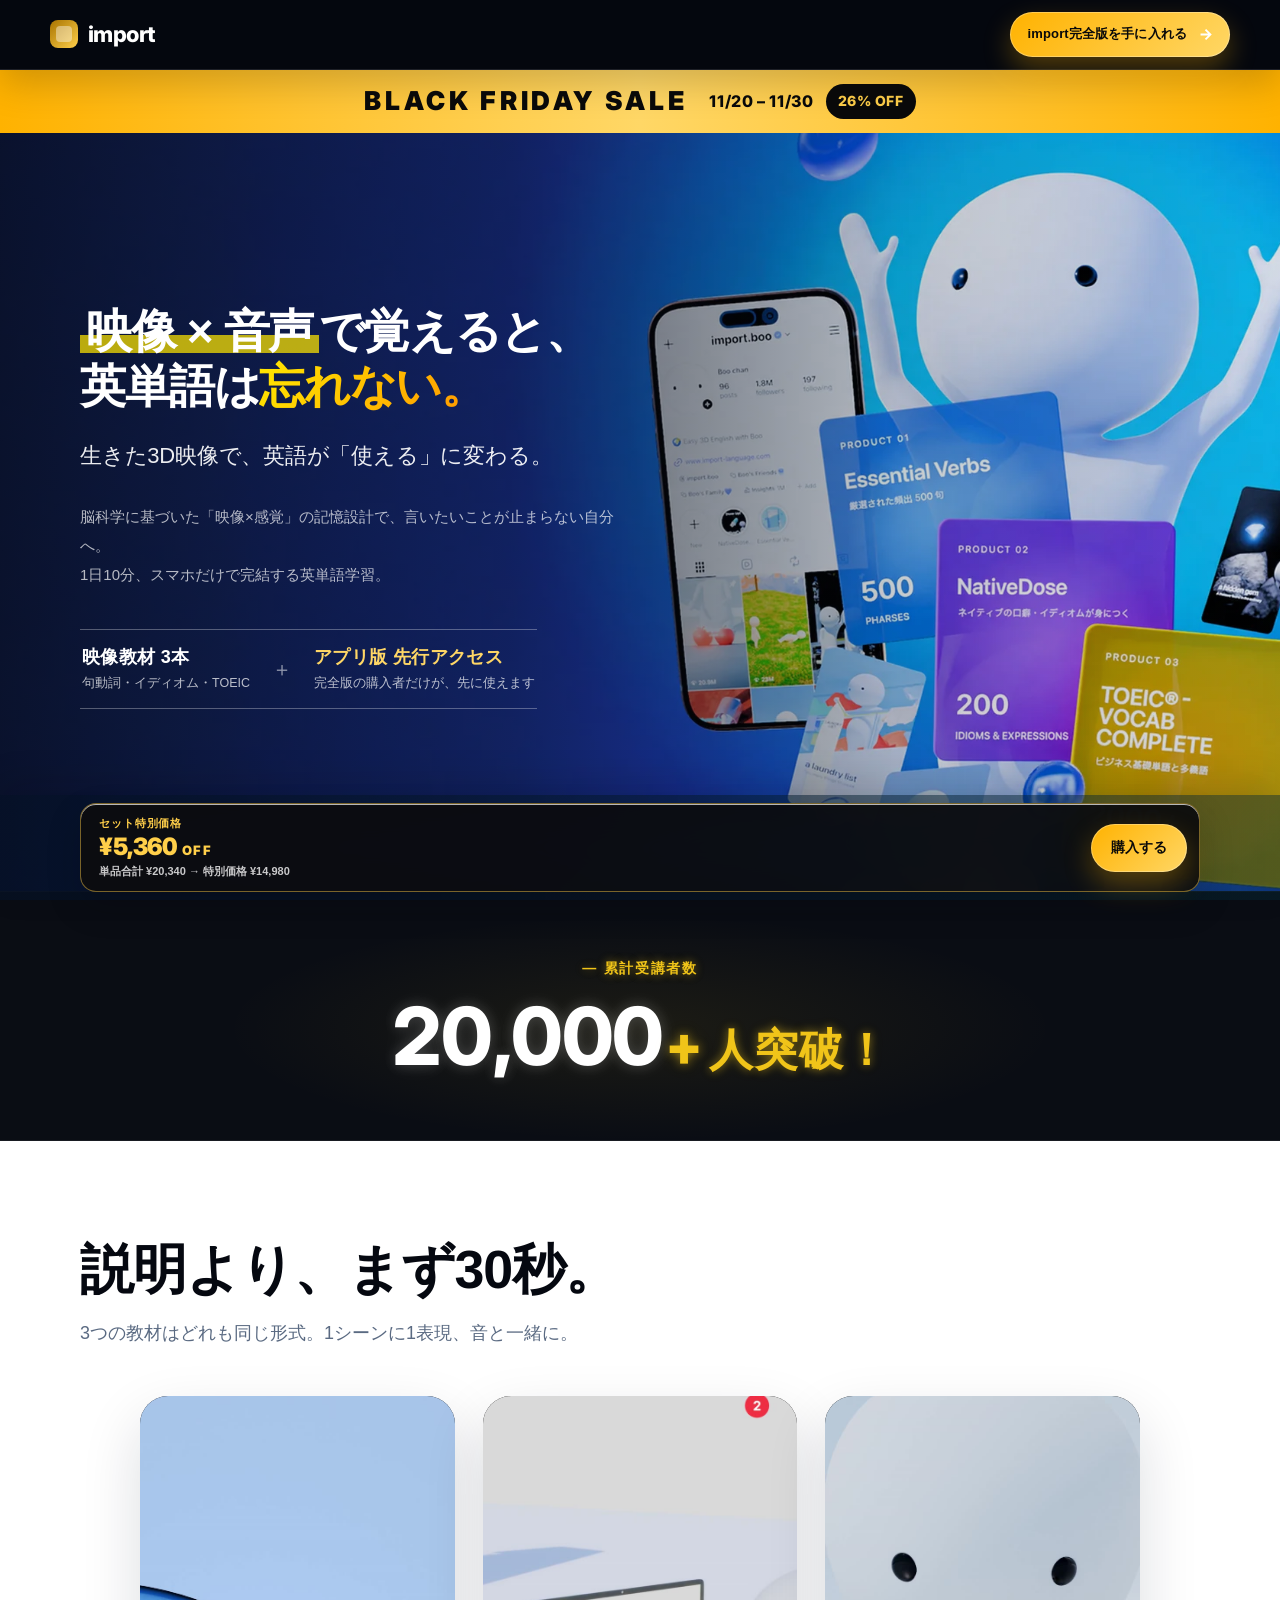
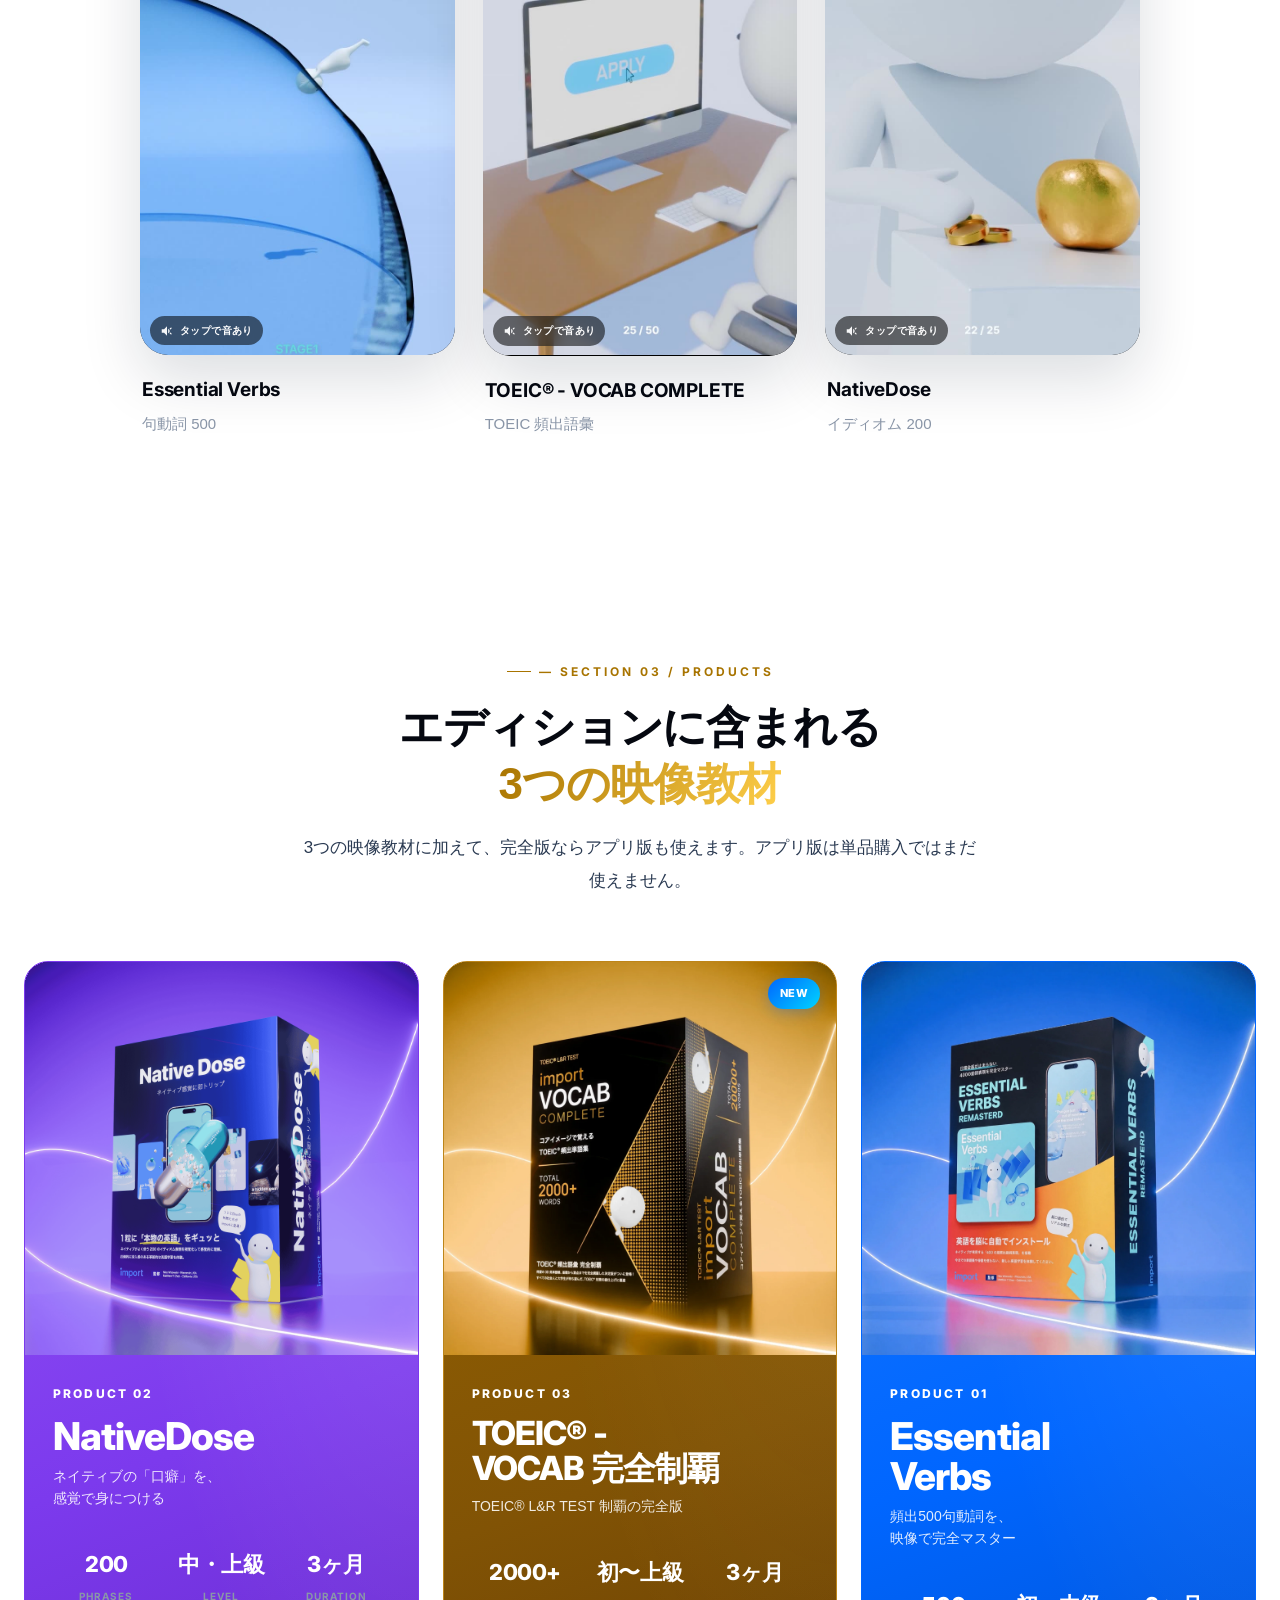
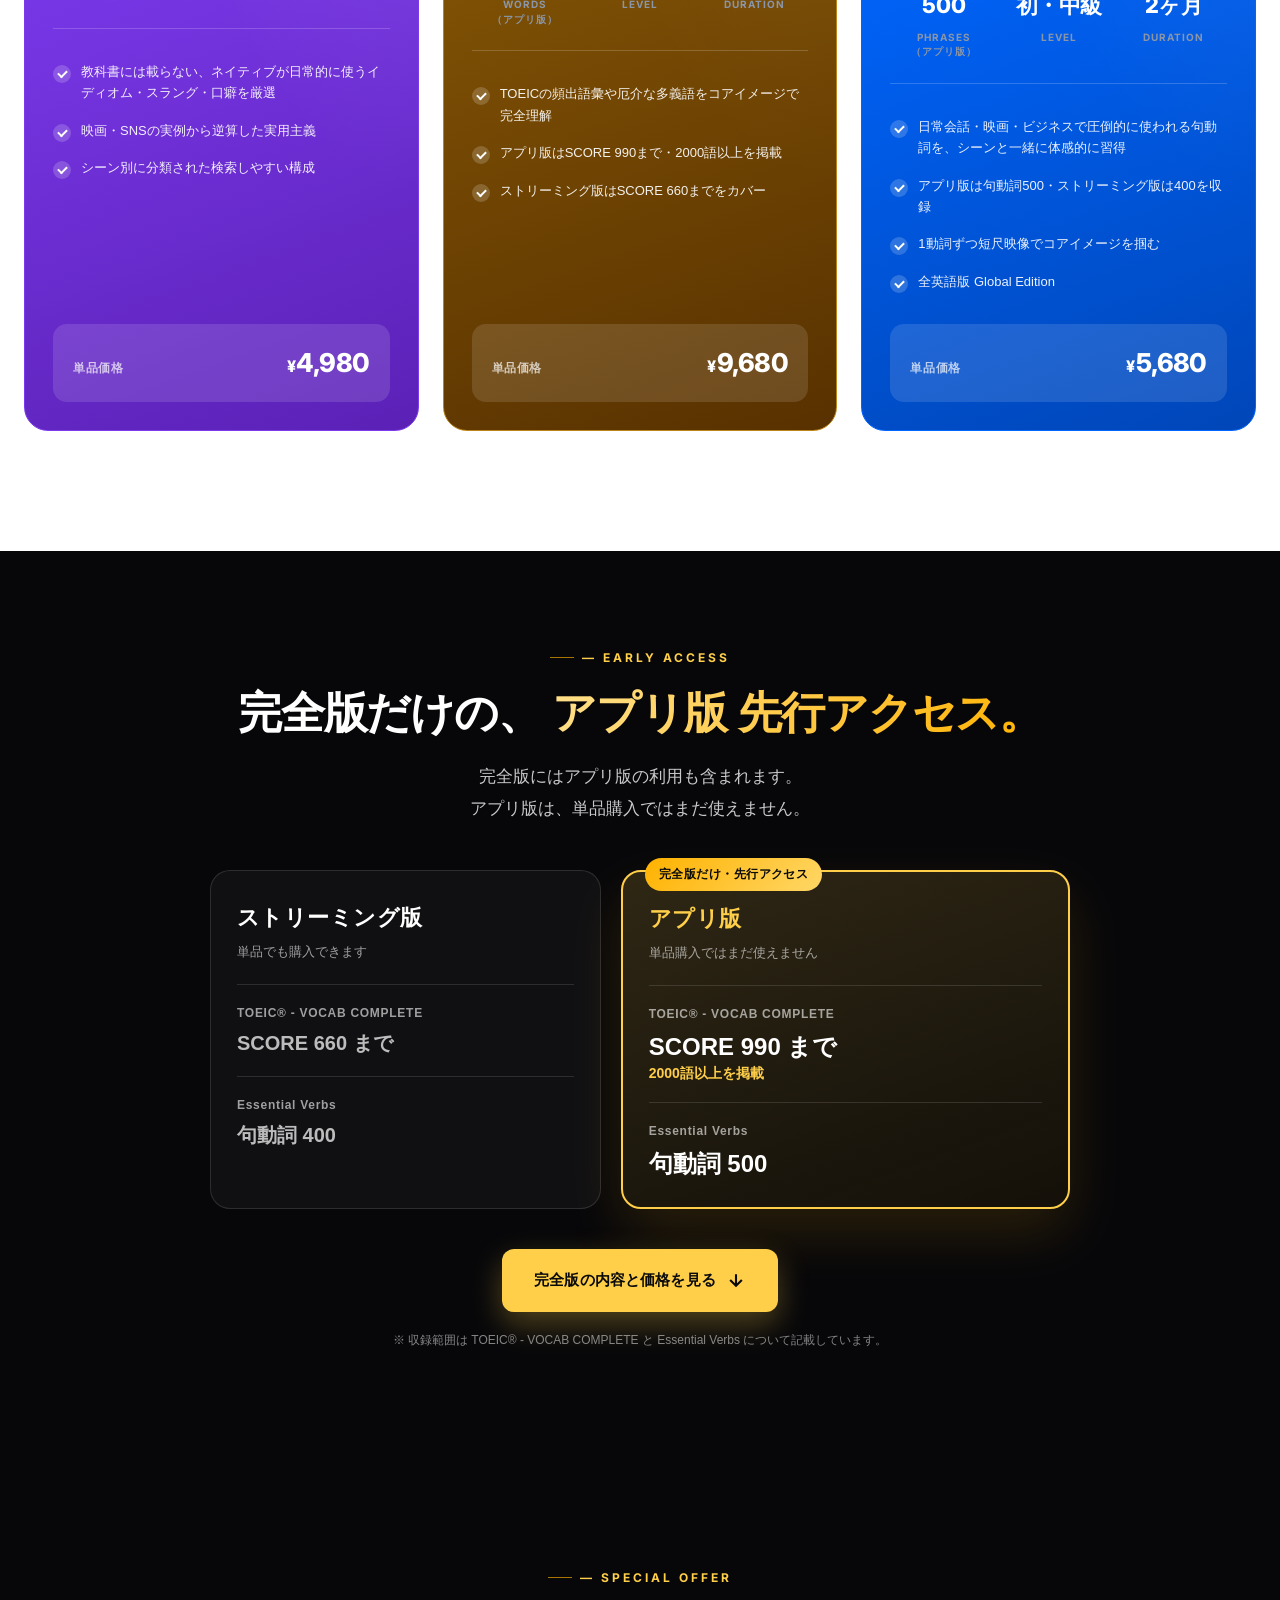
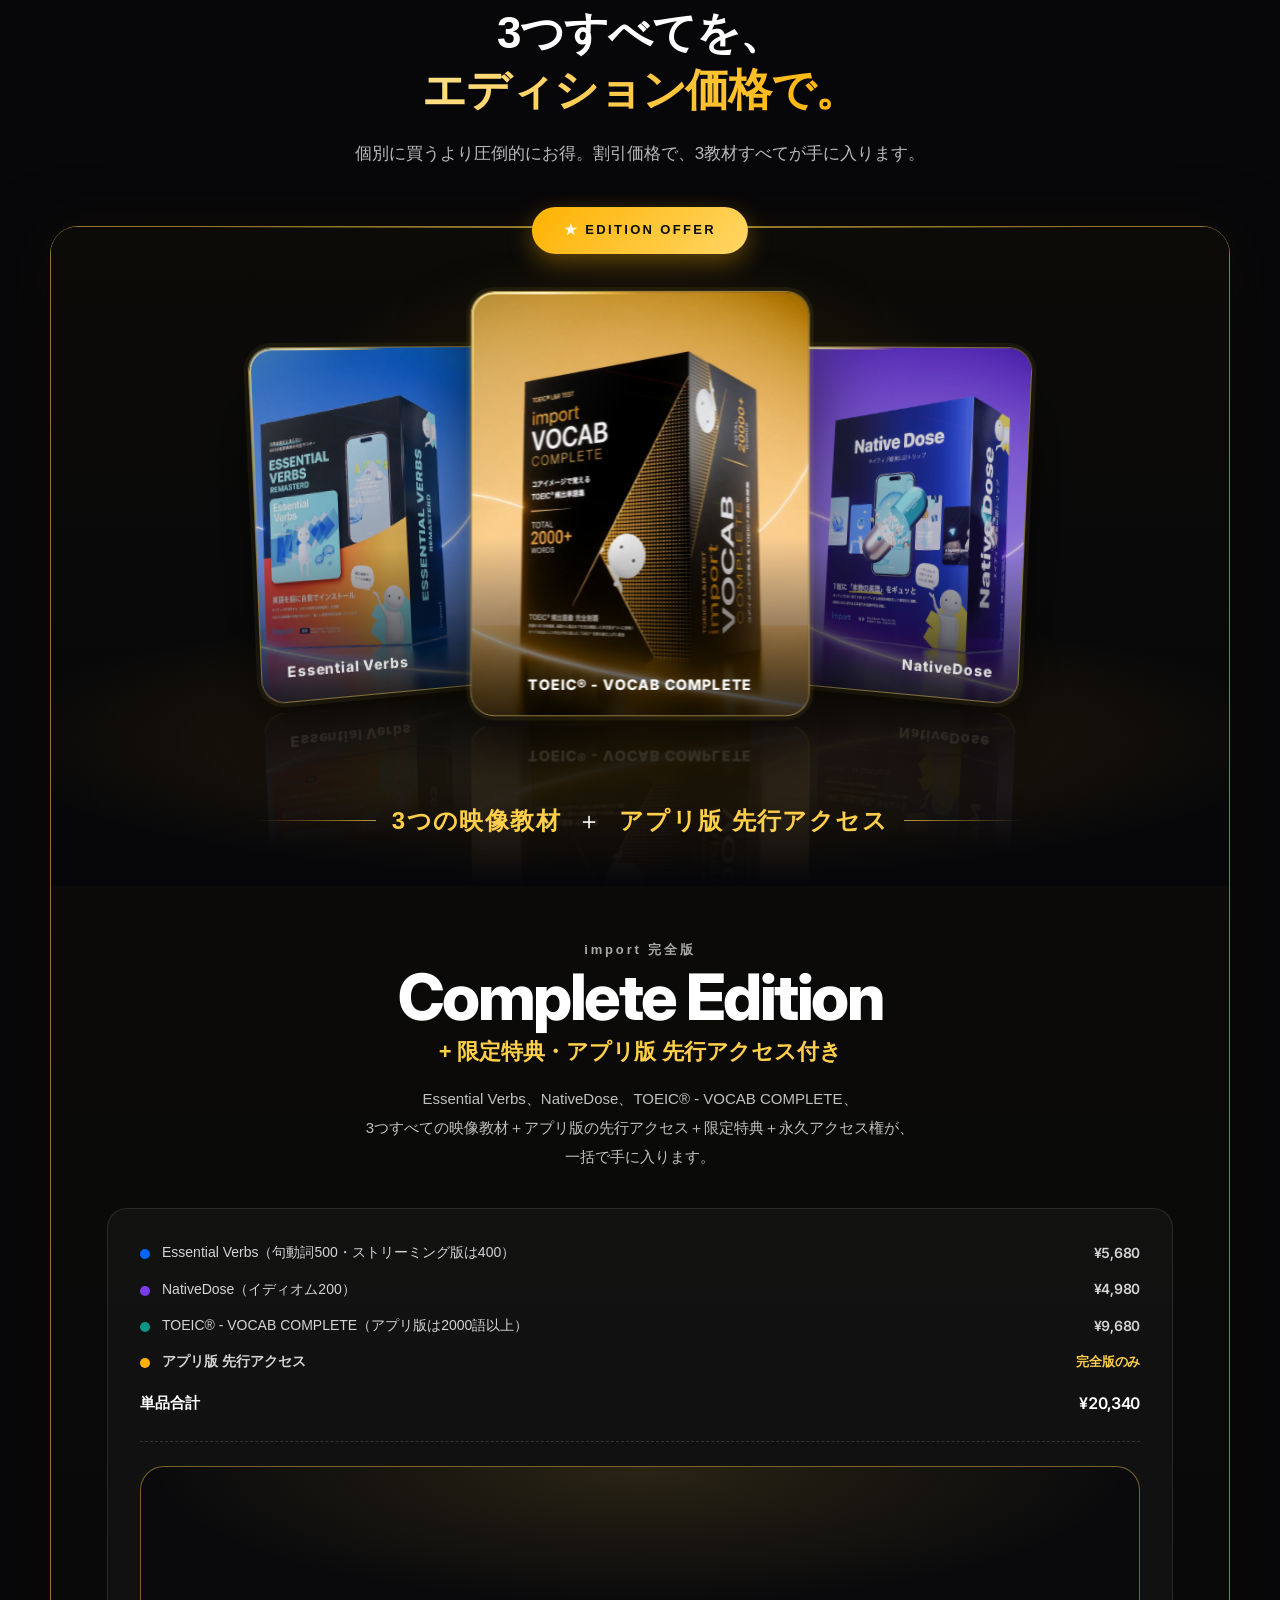
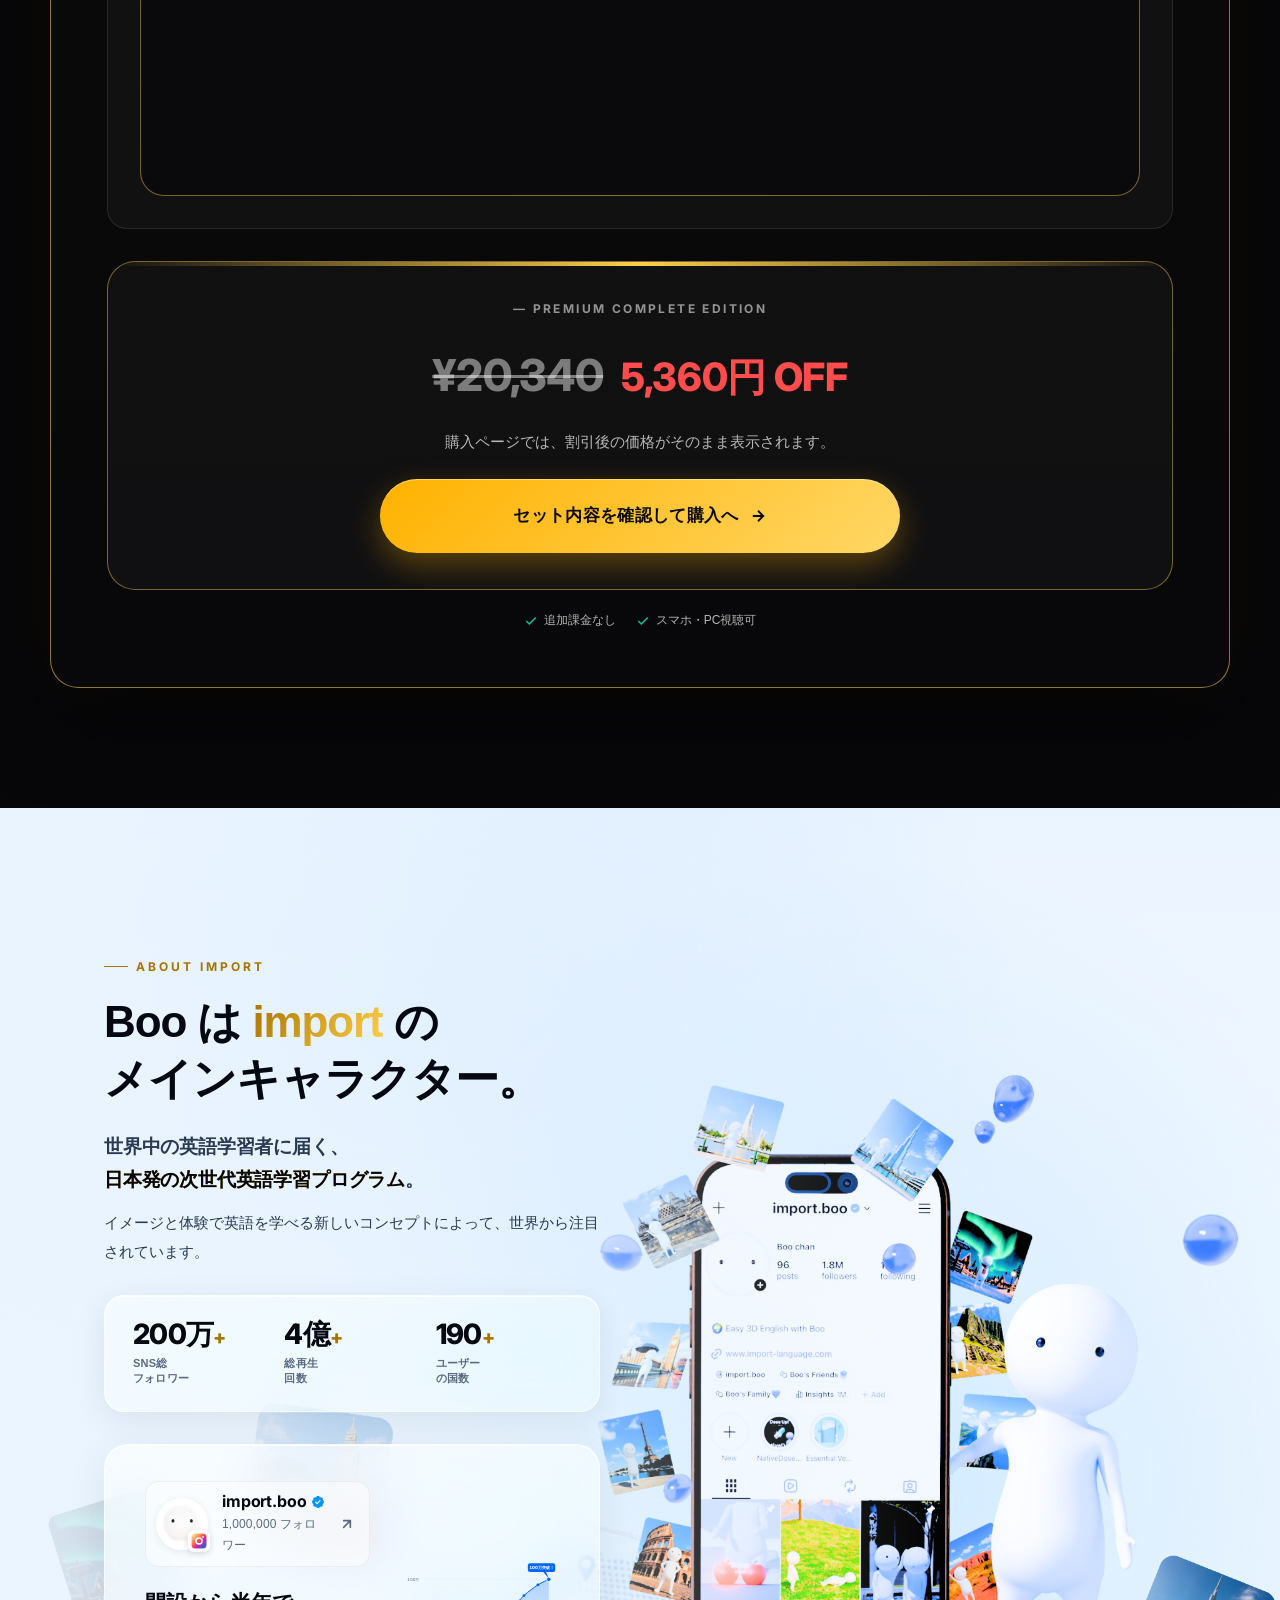
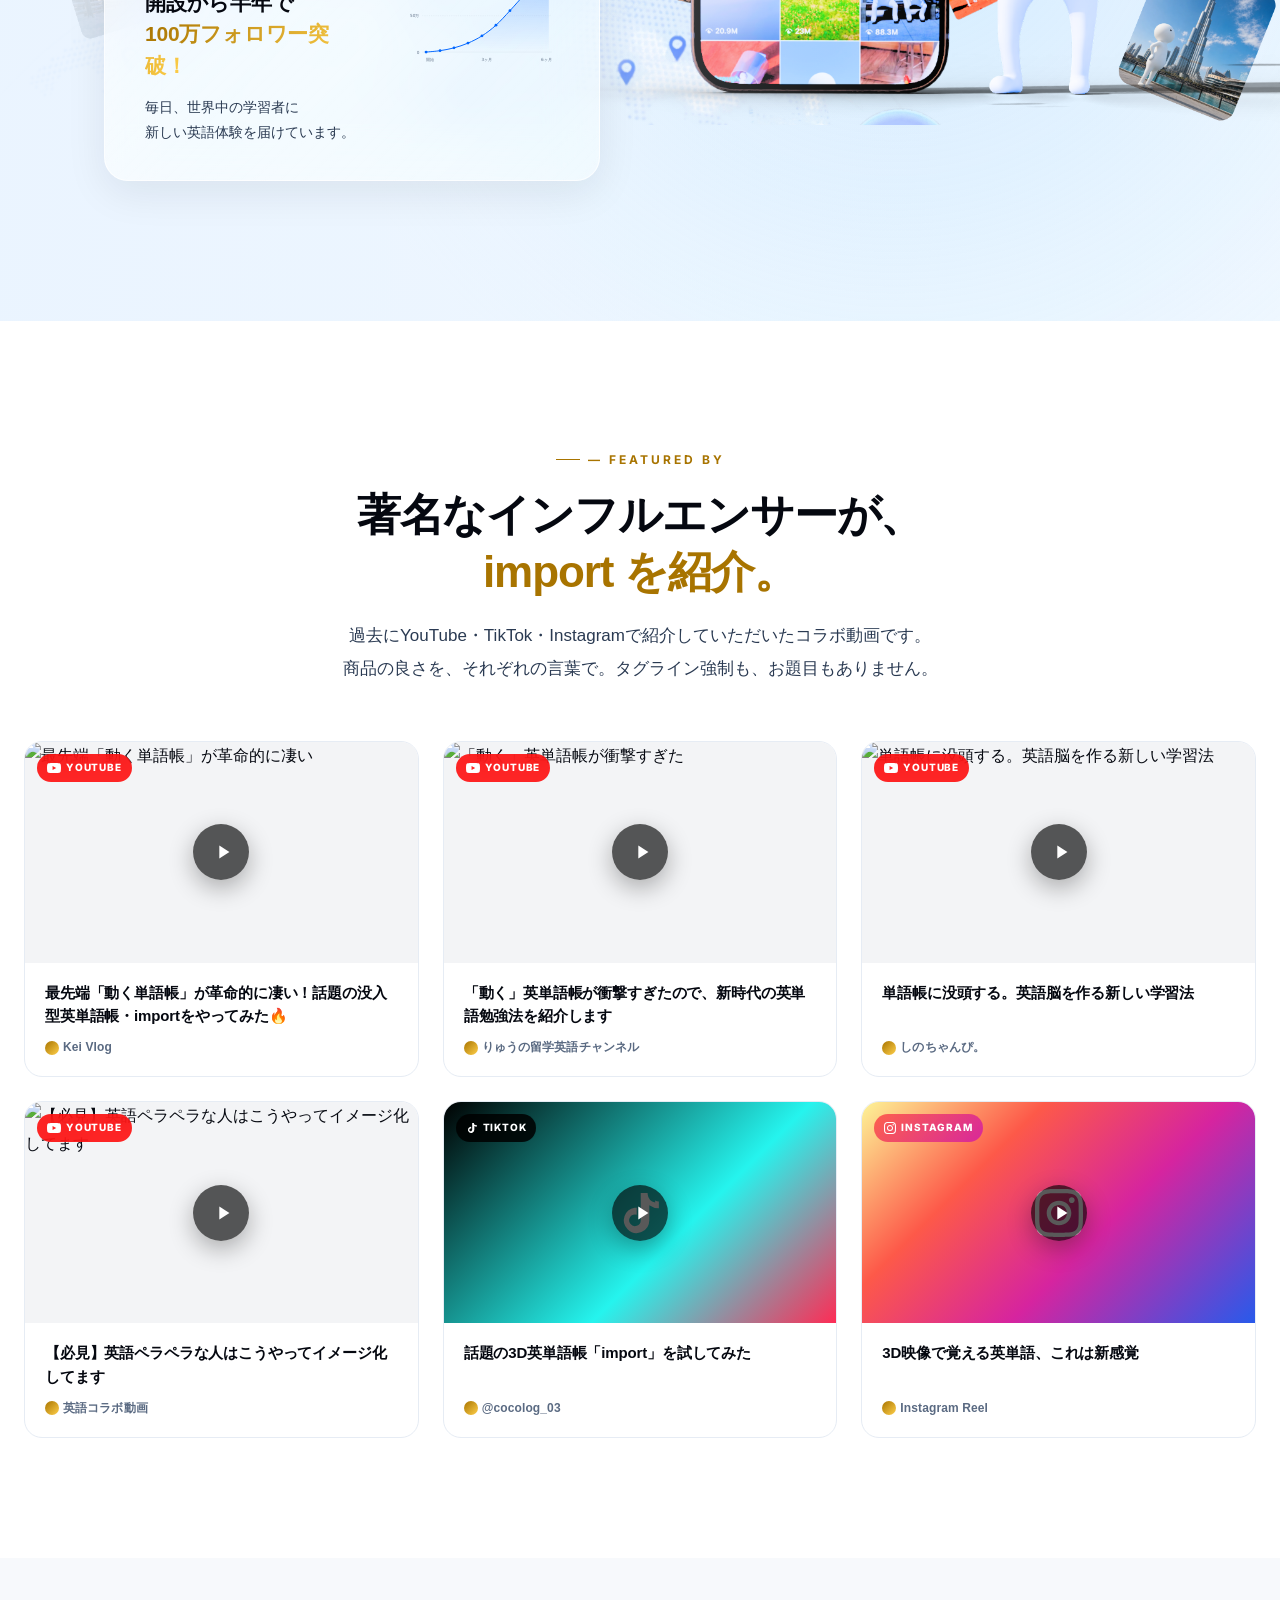
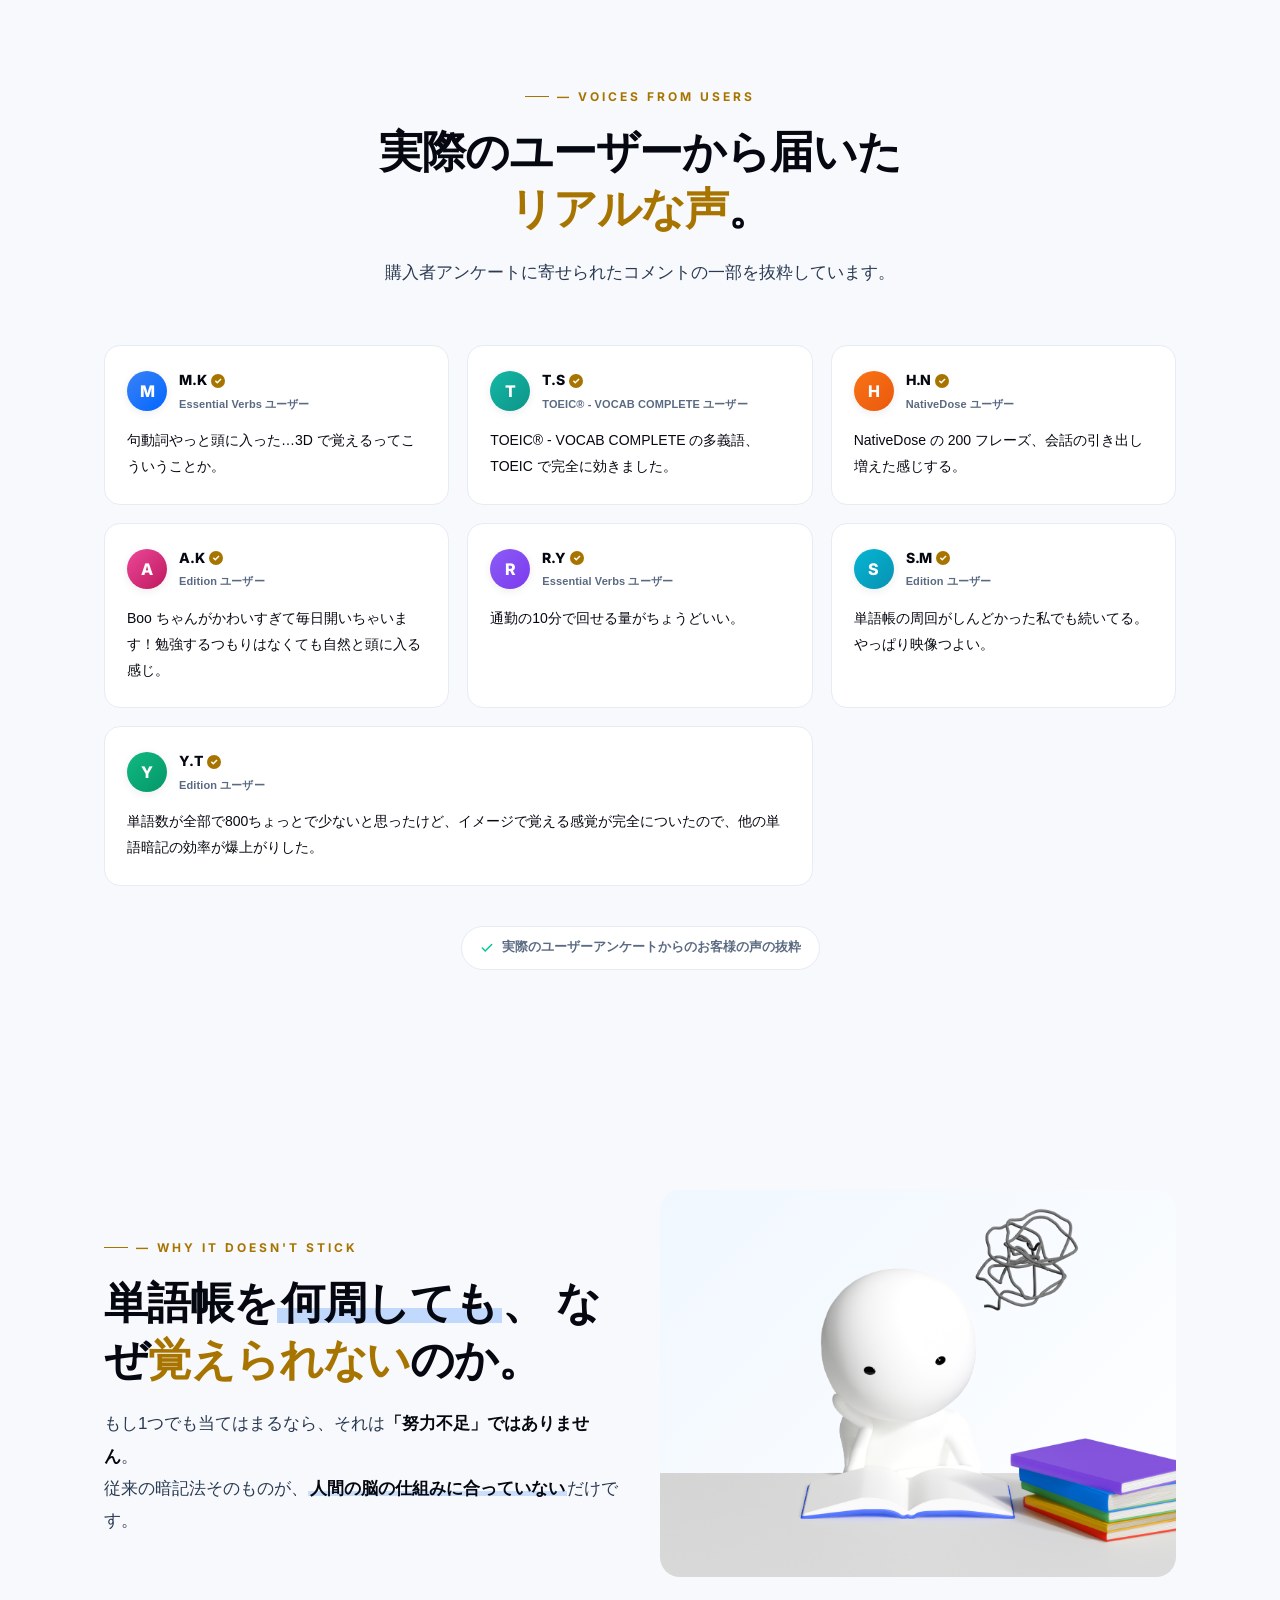
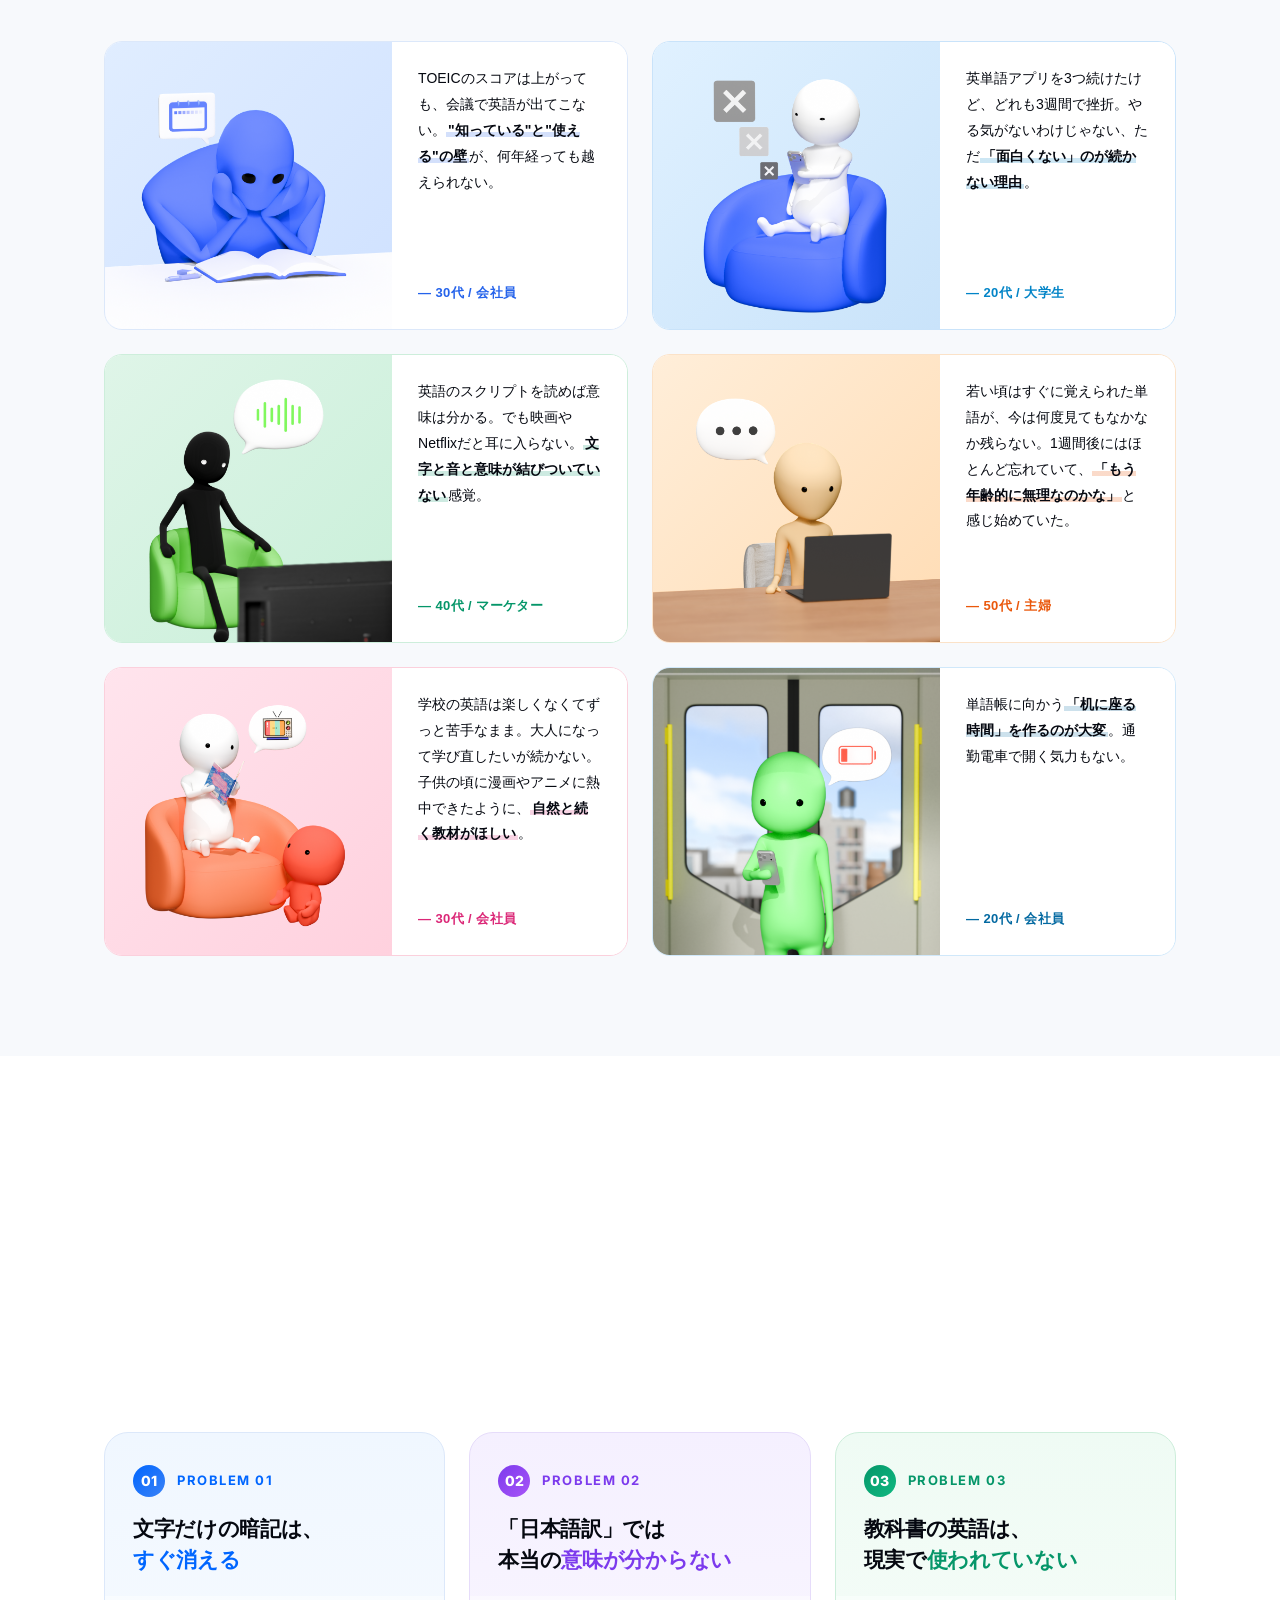
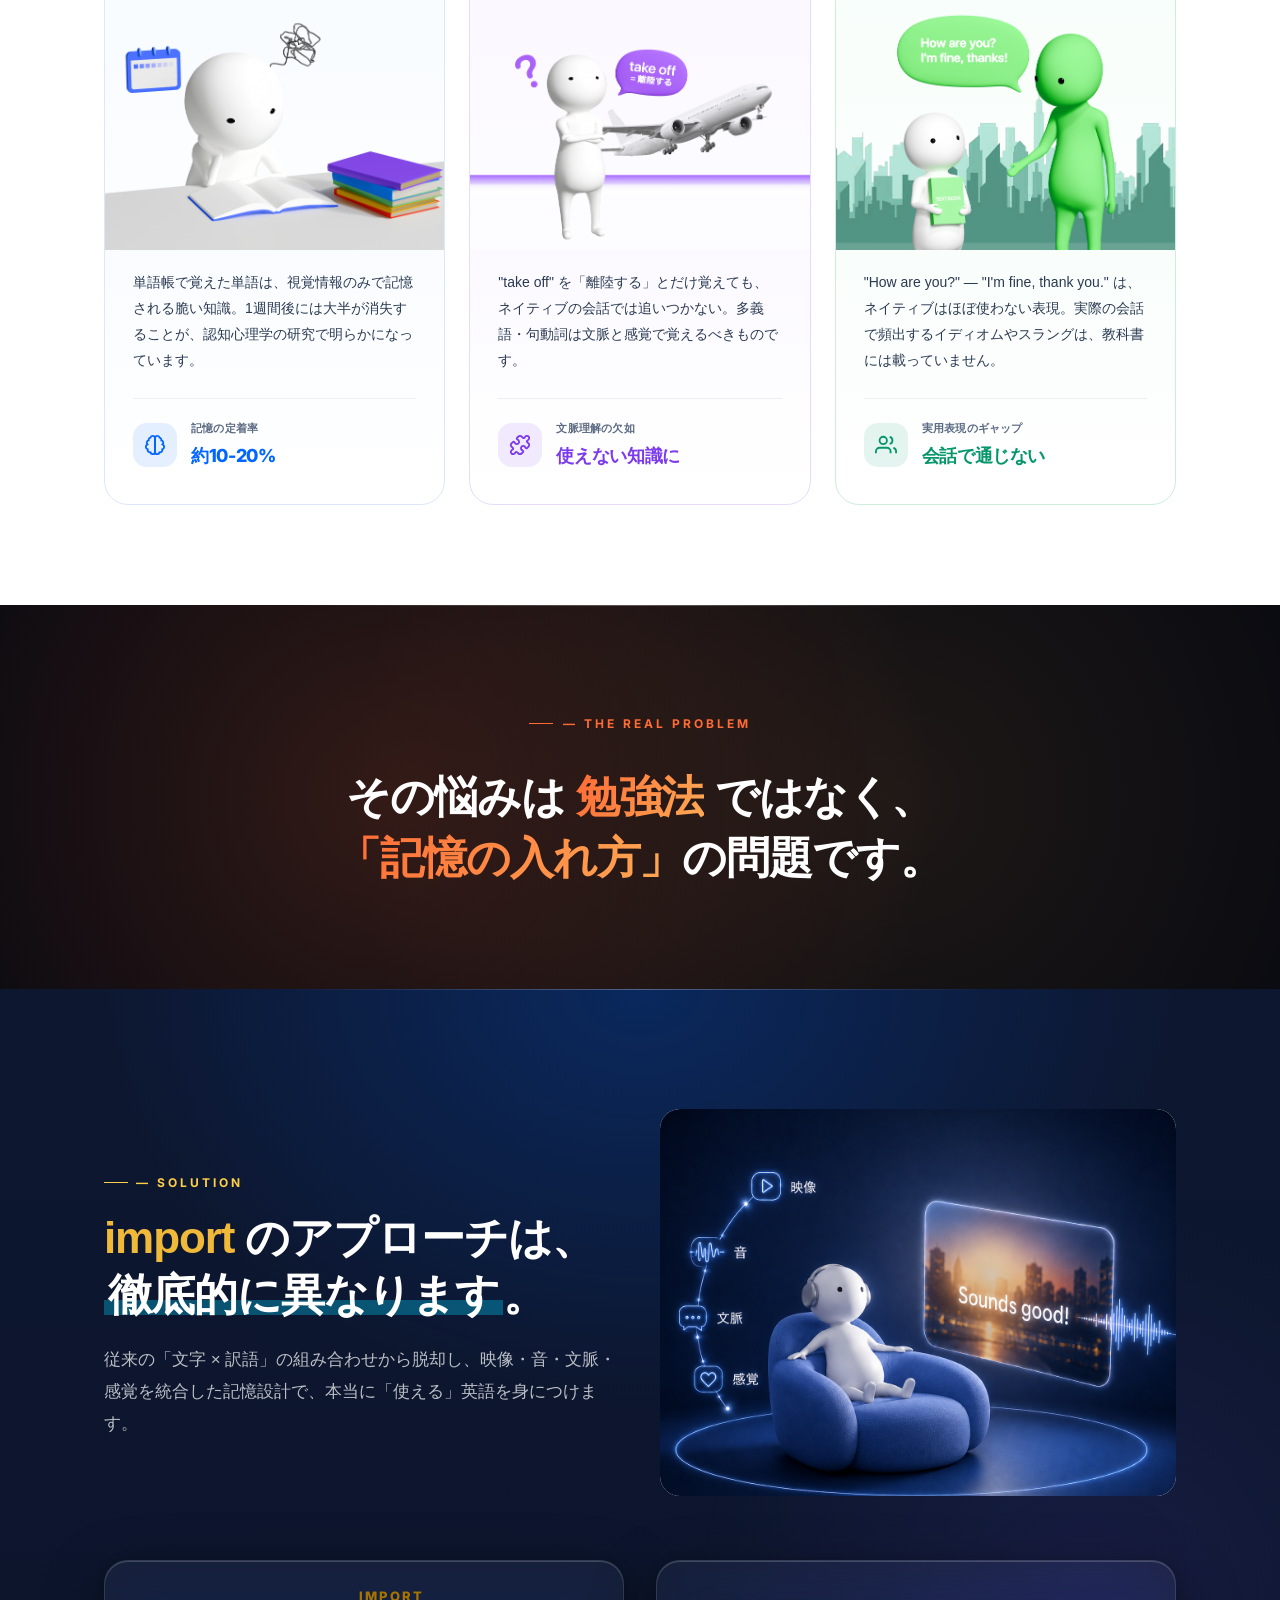
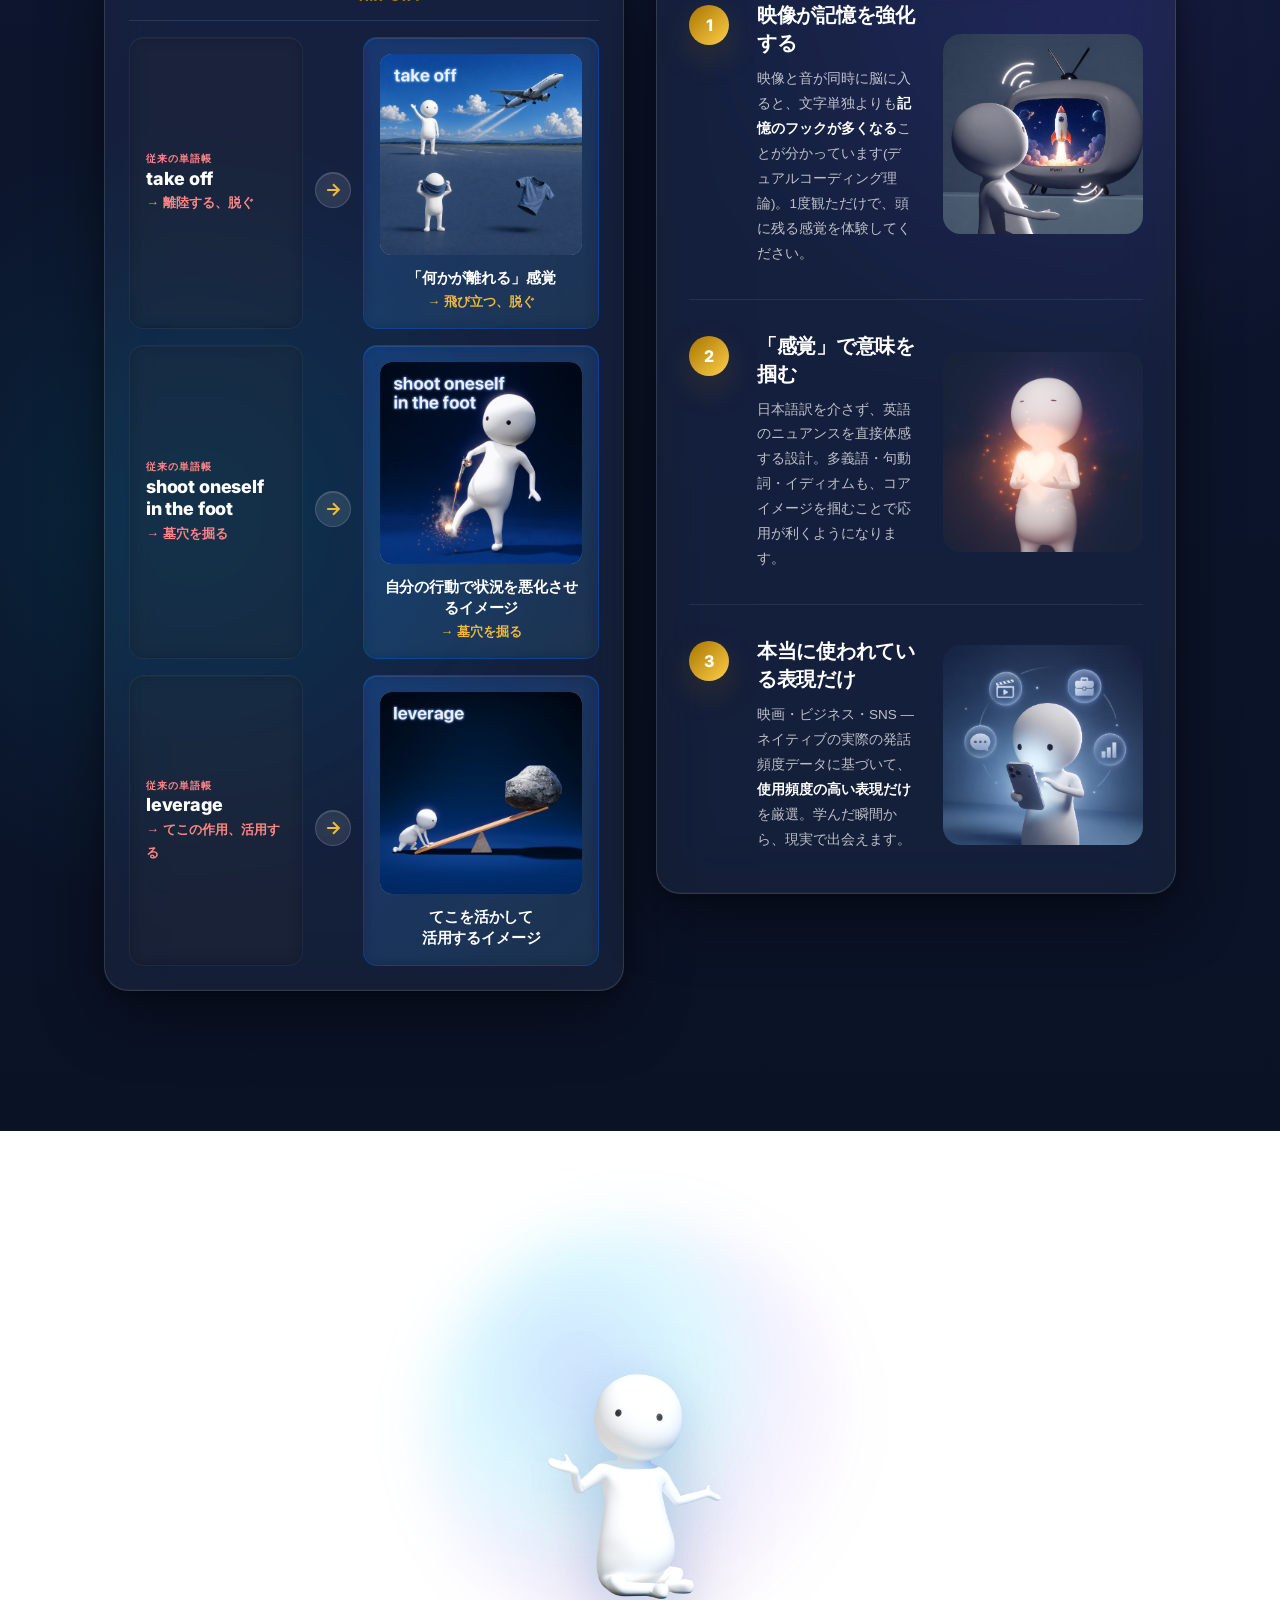
==== commit 5aba57a8: "feat: Black Friday版の購入者の声を、インフルエンサー紹介の下へ移動 Co-Authored-By: Claude Fable 5.2 <noreply@anthropic.com>" ====
--- a/blackfriday.html
+++ b/blackfriday.html
@@ -7187,6 +7187,104 @@
   </div>
 </section>
 
+<!-- ========== VOICES (BUYERS) ========== -->
+<section class="voices">
+  <div class="wrap">
+    <div class="section-eyebrow">— Voices from Users</div>
+    <h2 class="section-title">
+      実際のユーザーから届いた<br>
+      <span class="blue">リアルな声</span>。
+    </h2>
+    <p class="section-lead" style="margin: 0 auto 56px">
+      購入者アンケートに寄せられたコメントの一部を抜粋しています。
+    </p>
+
+    <div class="voices-grid">
+      <article class="voice">
+        <div class="voice-header">
+          <div class="voice-avatar voice-avatar-1">M</div>
+          <div class="voice-meta">
+            <div class="voice-name">M.K <span class="voice-verified">✓</span></div>
+            <div class="voice-tag">Essential Verbs ユーザー</div>
+          </div>
+        </div>
+        <p class="voice-body">句動詞やっと頭に入った…3D で覚えるってこういうことか。</p>
+      </article>
+
+      <article class="voice">
+        <div class="voice-header">
+          <div class="voice-avatar voice-avatar-2">T</div>
+          <div class="voice-meta">
+            <div class="voice-name">T.S <span class="voice-verified">✓</span></div>
+            <div class="voice-tag">TOEIC® - VOCAB COMPLETE ユーザー</div>
+          </div>
+        </div>
+        <p class="voice-body">TOEIC® - VOCAB COMPLETE の多義語、TOEIC で完全に効きました。</p>
+      </article>
+
+      <article class="voice">
+        <div class="voice-header">
+          <div class="voice-avatar voice-avatar-3">H</div>
+          <div class="voice-meta">
+            <div class="voice-name">H.N <span class="voice-verified">✓</span></div>
+            <div class="voice-tag">NativeDose ユーザー</div>
+          </div>
+        </div>
+        <p class="voice-body">NativeDose の 200 フレーズ、会話の引き出し増えた感じする。</p>
+      </article>
+
+      <article class="voice">
+        <div class="voice-header">
+          <div class="voice-avatar voice-avatar-4">A</div>
+          <div class="voice-meta">
+            <div class="voice-name">A.K <span class="voice-verified">✓</span></div>
+            <div class="voice-tag">Edition ユーザー</div>
+          </div>
+        </div>
+        <p class="voice-body">Boo ちゃんがかわいすぎて毎日開いちゃいます！勉強するつもりはなくても自然と頭に入る感じ。</p>
+      </article>
+
+      <article class="voice">
+        <div class="voice-header">
+          <div class="voice-avatar voice-avatar-5">R</div>
+          <div class="voice-meta">
+            <div class="voice-name">R.Y <span class="voice-verified">✓</span></div>
+            <div class="voice-tag">Essential Verbs ユーザー</div>
+          </div>
+        </div>
+        <p class="voice-body">通勤の10分で回せる量がちょうどいい。</p>
+      </article>
+
+      <article class="voice">
+        <div class="voice-header">
+          <div class="voice-avatar voice-avatar-6">S</div>
+          <div class="voice-meta">
+            <div class="voice-name">S.M <span class="voice-verified">✓</span></div>
+            <div class="voice-tag">Edition ユーザー</div>
+          </div>
+        </div>
+        <p class="voice-body">単語帳の周回がしんどかった私でも続いてる。やっぱり映像つよい。</p>
+      </article>
+
+      <article class="voice voice-wide">
+        <div class="voice-header">
+          <div class="voice-avatar voice-avatar-7">Y</div>
+          <div class="voice-meta">
+            <div class="voice-name">Y.T <span class="voice-verified">✓</span></div>
+            <div class="voice-tag">Edition ユーザー</div>
+          </div>
+        </div>
+        <p class="voice-body">単語数が全部で800ちょっとで少ないと思ったけど、イメージで覚える感覚が完全についたので、他の単語暗記の効率が爆上がりした。</p>
+      </article>
+    </div>
+
+    <p class="voices-note">
+      <svg width="14" height="14" viewBox="0 0 24 24" fill="none" stroke="currentColor" stroke-width="2.5" stroke-linecap="round"><polyline points="20 6 9 17 4 12"/></svg>
+      実際のユーザーアンケートからのお客様の声の抜粋
+    </p>
+  </div>
+</section>
+
 <!-- ========== EMPATHY (Voice bubbles) ========== -->
 <section class="empathy">
   <div class="wrap">
@@ -7561,104 +7659,6 @@
         </article>
       </div>
     </div>
-  </div>
-</section>
-
-<!-- ========== VOICES (BUYERS) ========== -->
-<section class="voices">
-  <div class="wrap">
-    <div class="section-eyebrow">— Voices from Users</div>
-    <h2 class="section-title">
-      実際のユーザーから届いた<br>
-      <span class="blue">リアルな声</span>。
-    </h2>
-    <p class="section-lead" style="margin: 0 auto 56px">
-      購入者アンケートに寄せられたコメントの一部を抜粋しています。
-    </p>
-
-    <div class="voices-grid">
-      <article class="voice">
-        <div class="voice-header">
-          <div class="voice-avatar voice-avatar-1">M</div>
-          <div class="voice-meta">
-            <div class="voice-name">M.K <span class="voice-verified">✓</span></div>
-            <div class="voice-tag">Essential Verbs ユーザー</div>
-          </div>
-        </div>
-        <p class="voice-body">句動詞やっと頭に入った…3D で覚えるってこういうことか。</p>
-      </article>
-
-      <article class="voice">
-        <div class="voice-header">
-          <div class="voice-avatar voice-avatar-2">T</div>
-          <div class="voice-meta">
-            <div class="voice-name">T.S <span class="voice-verified">✓</span></div>
-            <div class="voice-tag">TOEIC® - VOCAB COMPLETE ユーザー</div>
-          </div>
-        </div>
-        <p class="voice-body">TOEIC® - VOCAB COMPLETE の多義語、TOEIC で完全に効きました。</p>
-      </article>
-
-      <article class="voice">
-        <div class="voice-header">
-          <div class="voice-avatar voice-avatar-3">H</div>
-          <div class="voice-meta">
-            <div class="voice-name">H.N <span class="voice-verified">✓</span></div>
-            <div class="voice-tag">NativeDose ユーザー</div>
-          </div>
-        </div>
-        <p class="voice-body">NativeDose の 200 フレーズ、会話の引き出し増えた感じする。</p>
-      </article>
-
-      <article class="voice">
-        <div class="voice-header">
-          <div class="voice-avatar voice-avatar-4">A</div>
-          <div class="voice-meta">
-            <div class="voice-name">A.K <span class="voice-verified">✓</span></div>
-            <div class="voice-tag">Edition ユーザー</div>
-          </div>
-        </div>
-        <p class="voice-body">Boo ちゃんがかわいすぎて毎日開いちゃいます！勉強するつもりはなくても自然と頭に入る感じ。</p>
-      </article>
-
-      <article class="voice">
-        <div class="voice-header">
-          <div class="voice-avatar voice-avatar-5">R</div>
-          <div class="voice-meta">
-            <div class="voice-name">R.Y <span class="voice-verified">✓</span></div>
-            <div class="voice-tag">Essential Verbs ユーザー</div>
-          </div>
-        </div>
-        <p class="voice-body">通勤の10分で回せる量がちょうどいい。</p>
-      </article>
-
-      <article class="voice">
-        <div class="voice-header">
-          <div class="voice-avatar voice-avatar-6">S</div>
-          <div class="voice-meta">
-            <div class="voice-name">S.M <span class="voice-verified">✓</span></div>
-            <div class="voice-tag">Edition ユーザー</div>
-          </div>
-        </div>
-        <p class="voice-body">単語帳の周回がしんどかった私でも続いてる。やっぱり映像つよい。</p>
-      </article>
-
-      <article class="voice voice-wide">
-        <div class="voice-header">
-          <div class="voice-avatar voice-avatar-7">Y</div>
-          <div class="voice-meta">
-            <div class="voice-name">Y.T <span class="voice-verified">✓</span></div>
-            <div class="voice-tag">Edition ユーザー</div>
-          </div>
-        </div>
-        <p class="voice-body">単語数が全部で800ちょっとで少ないと思ったけど、イメージで覚える感覚が完全についたので、他の単語暗記の効率が爆上がりした。</p>
-      </article>
-    </div>
-
-    <p class="voices-note">
-      <svg width="14" height="14" viewBox="0 0 24 24" fill="none" stroke="currentColor" stroke-width="2.5" stroke-linecap="round"><polyline points="20 6 9 17 4 12"/></svg>
-      実際のユーザーアンケートからのお客様の声の抜粋
-    </p>
   </div>
 </section>
 
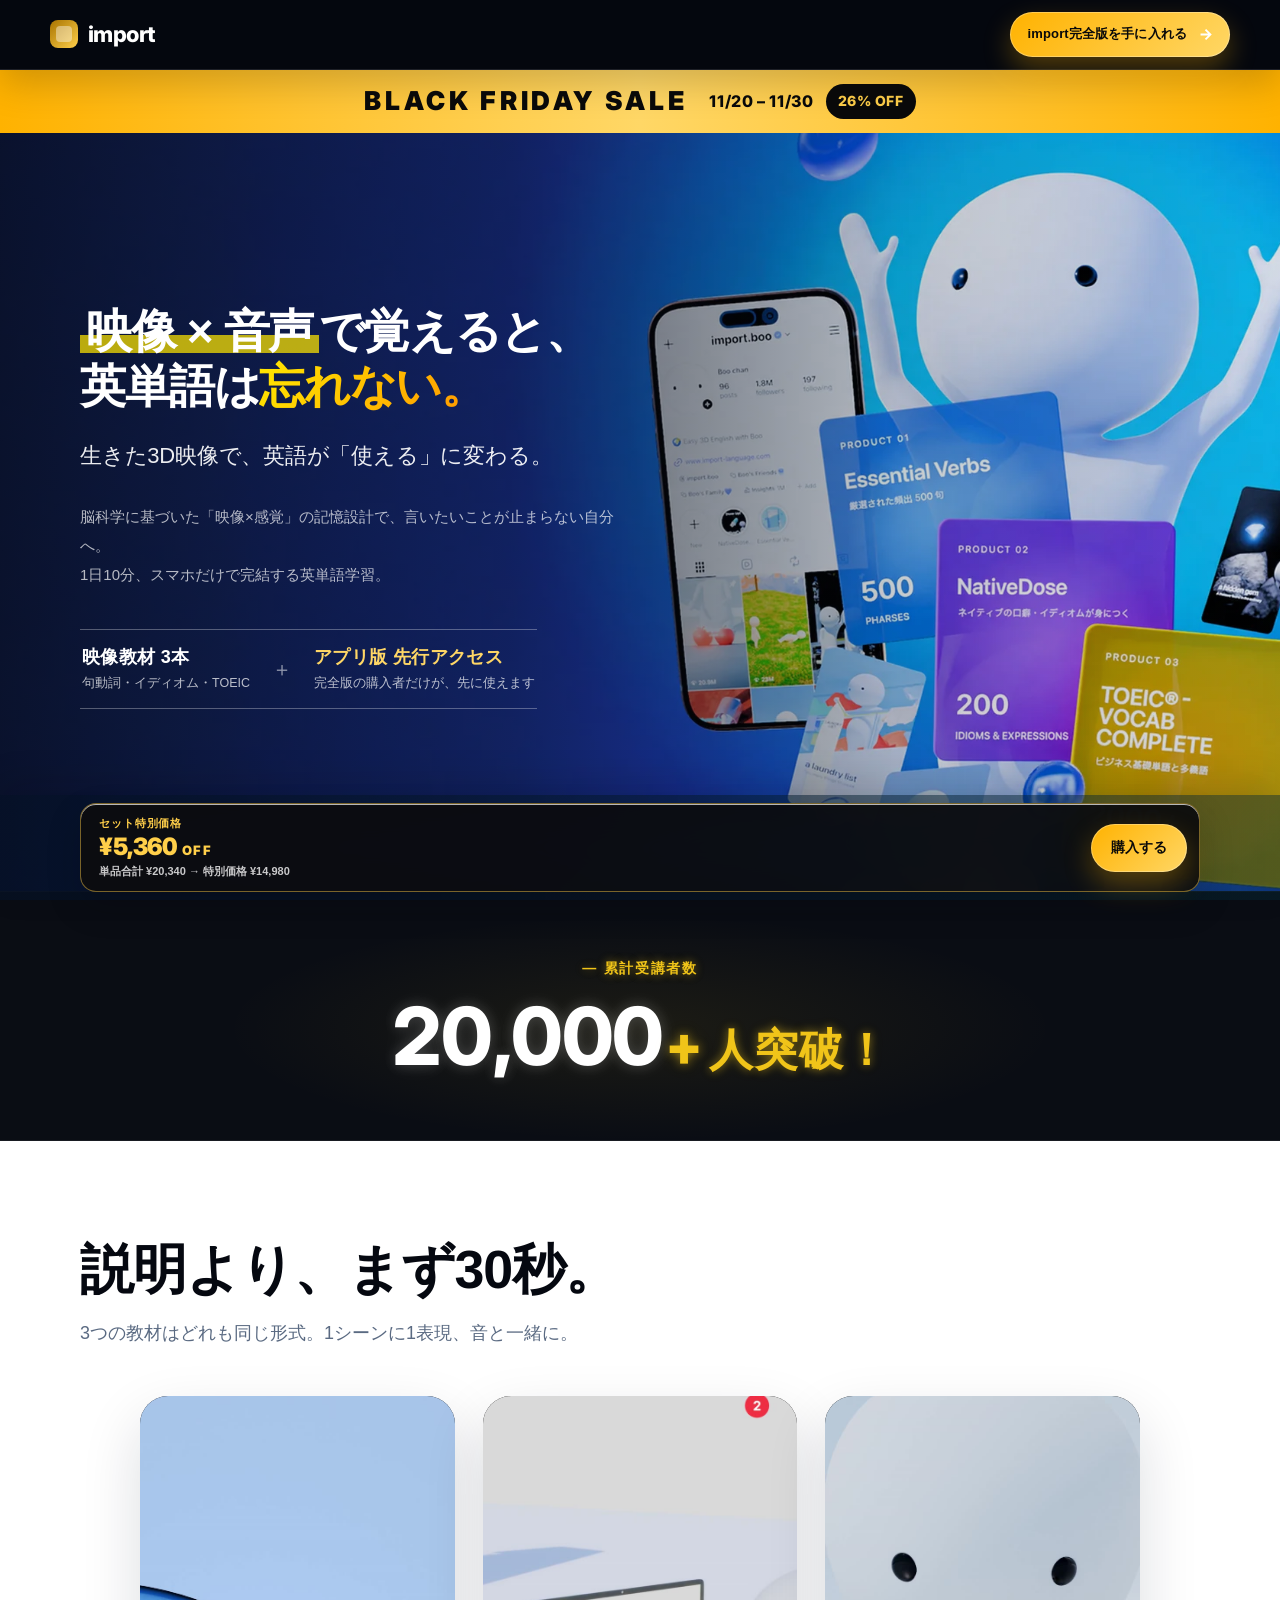
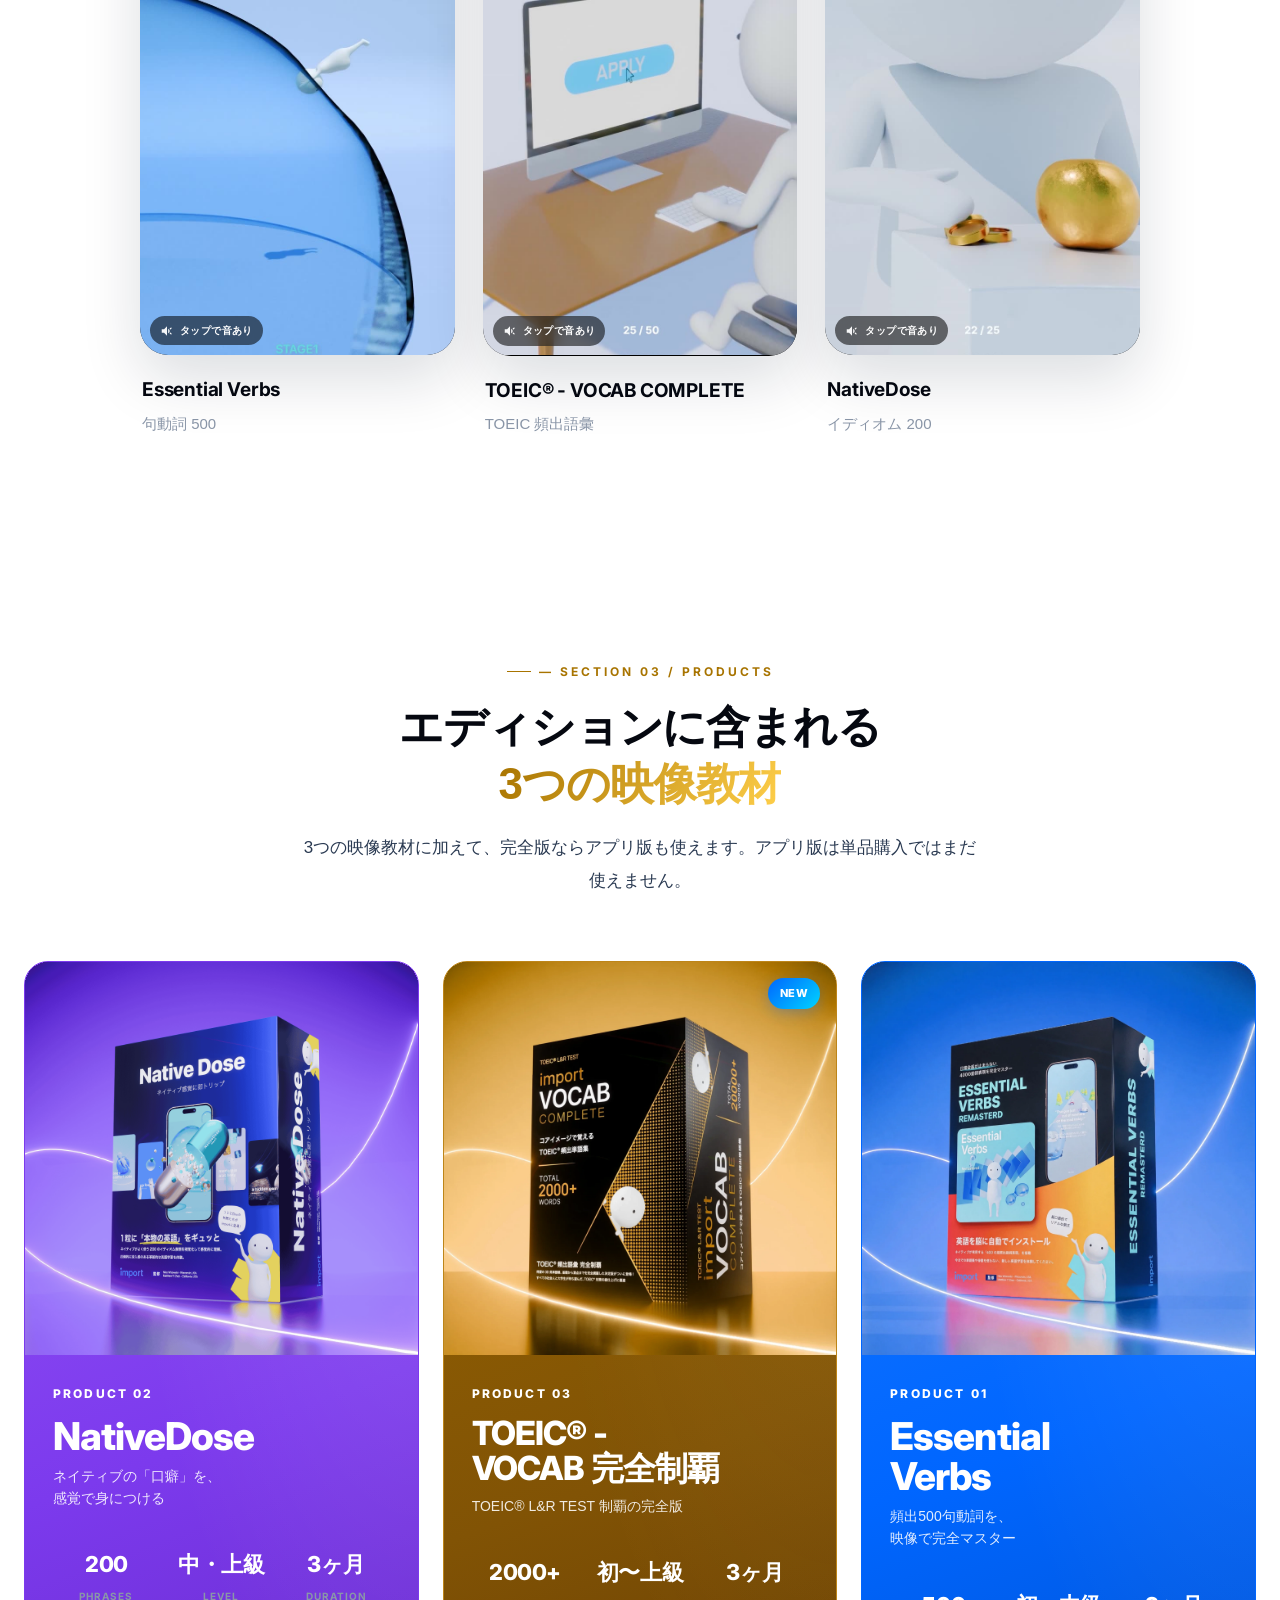
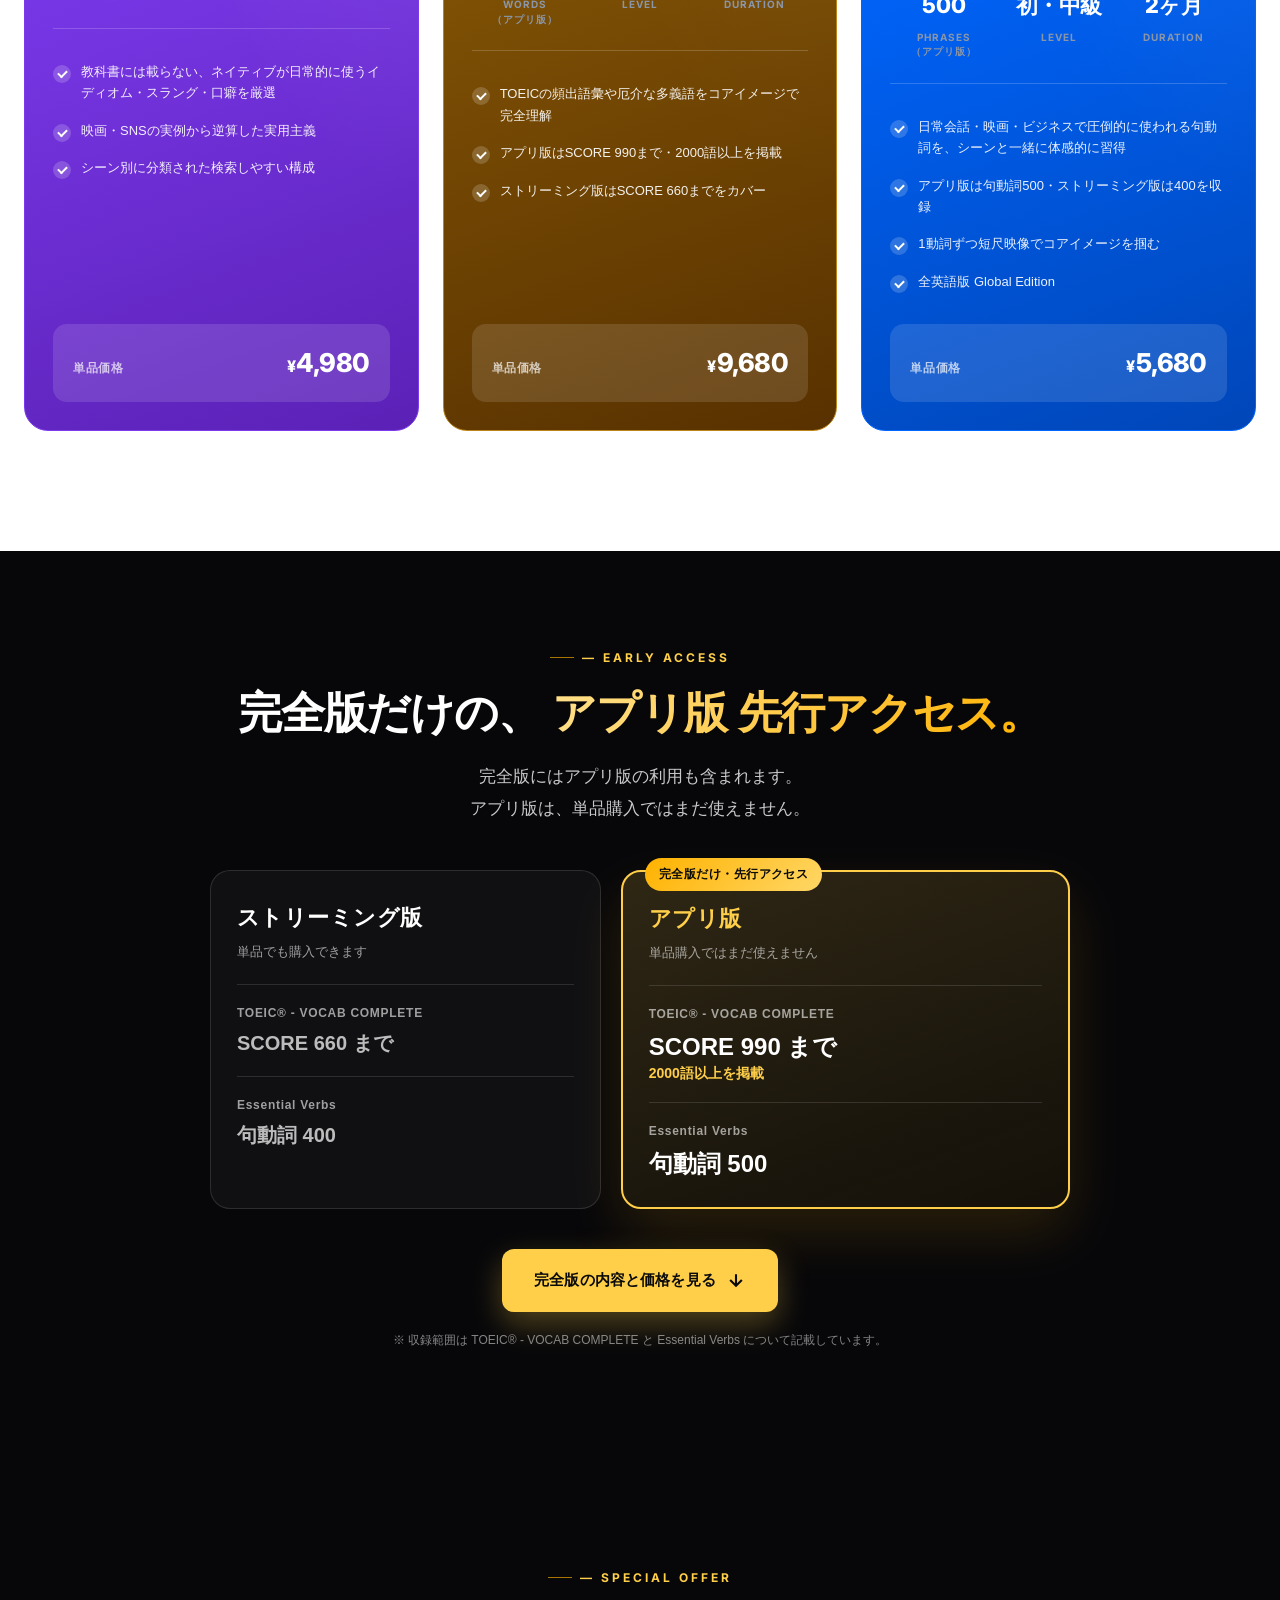
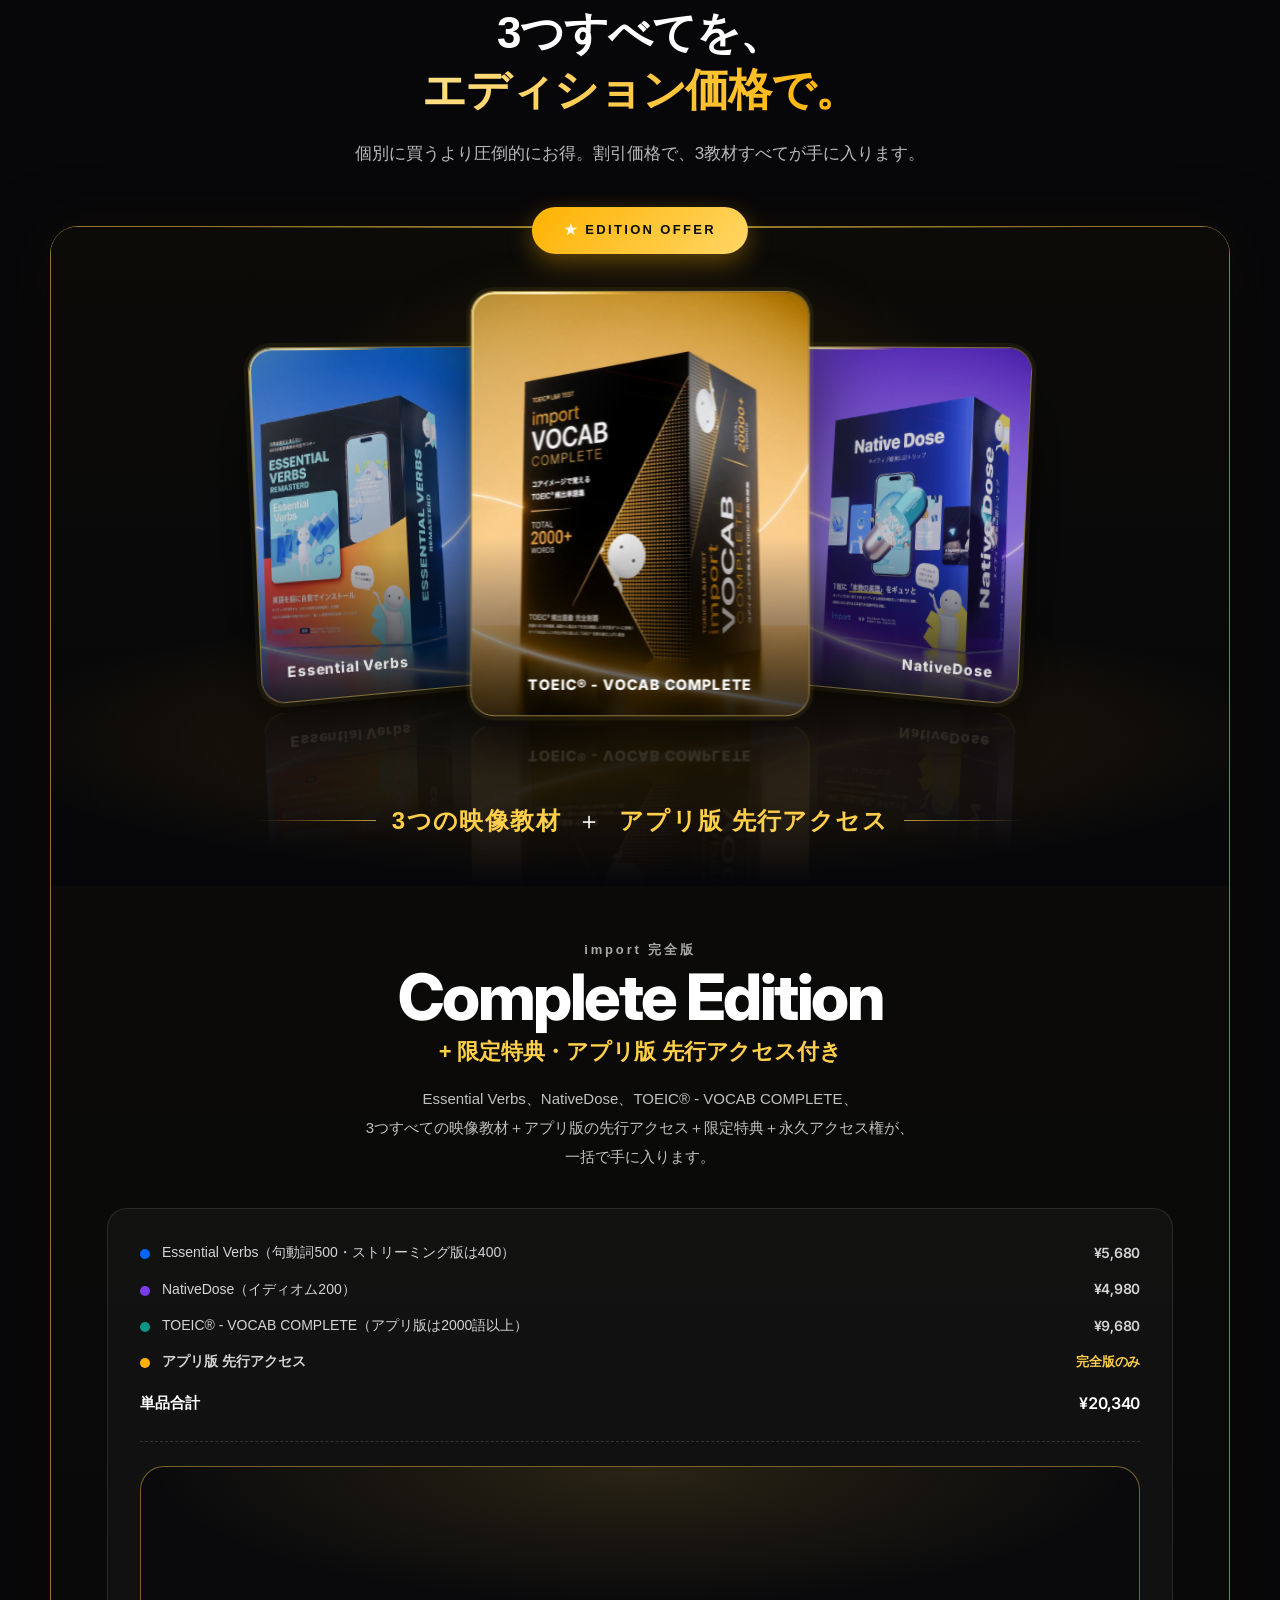
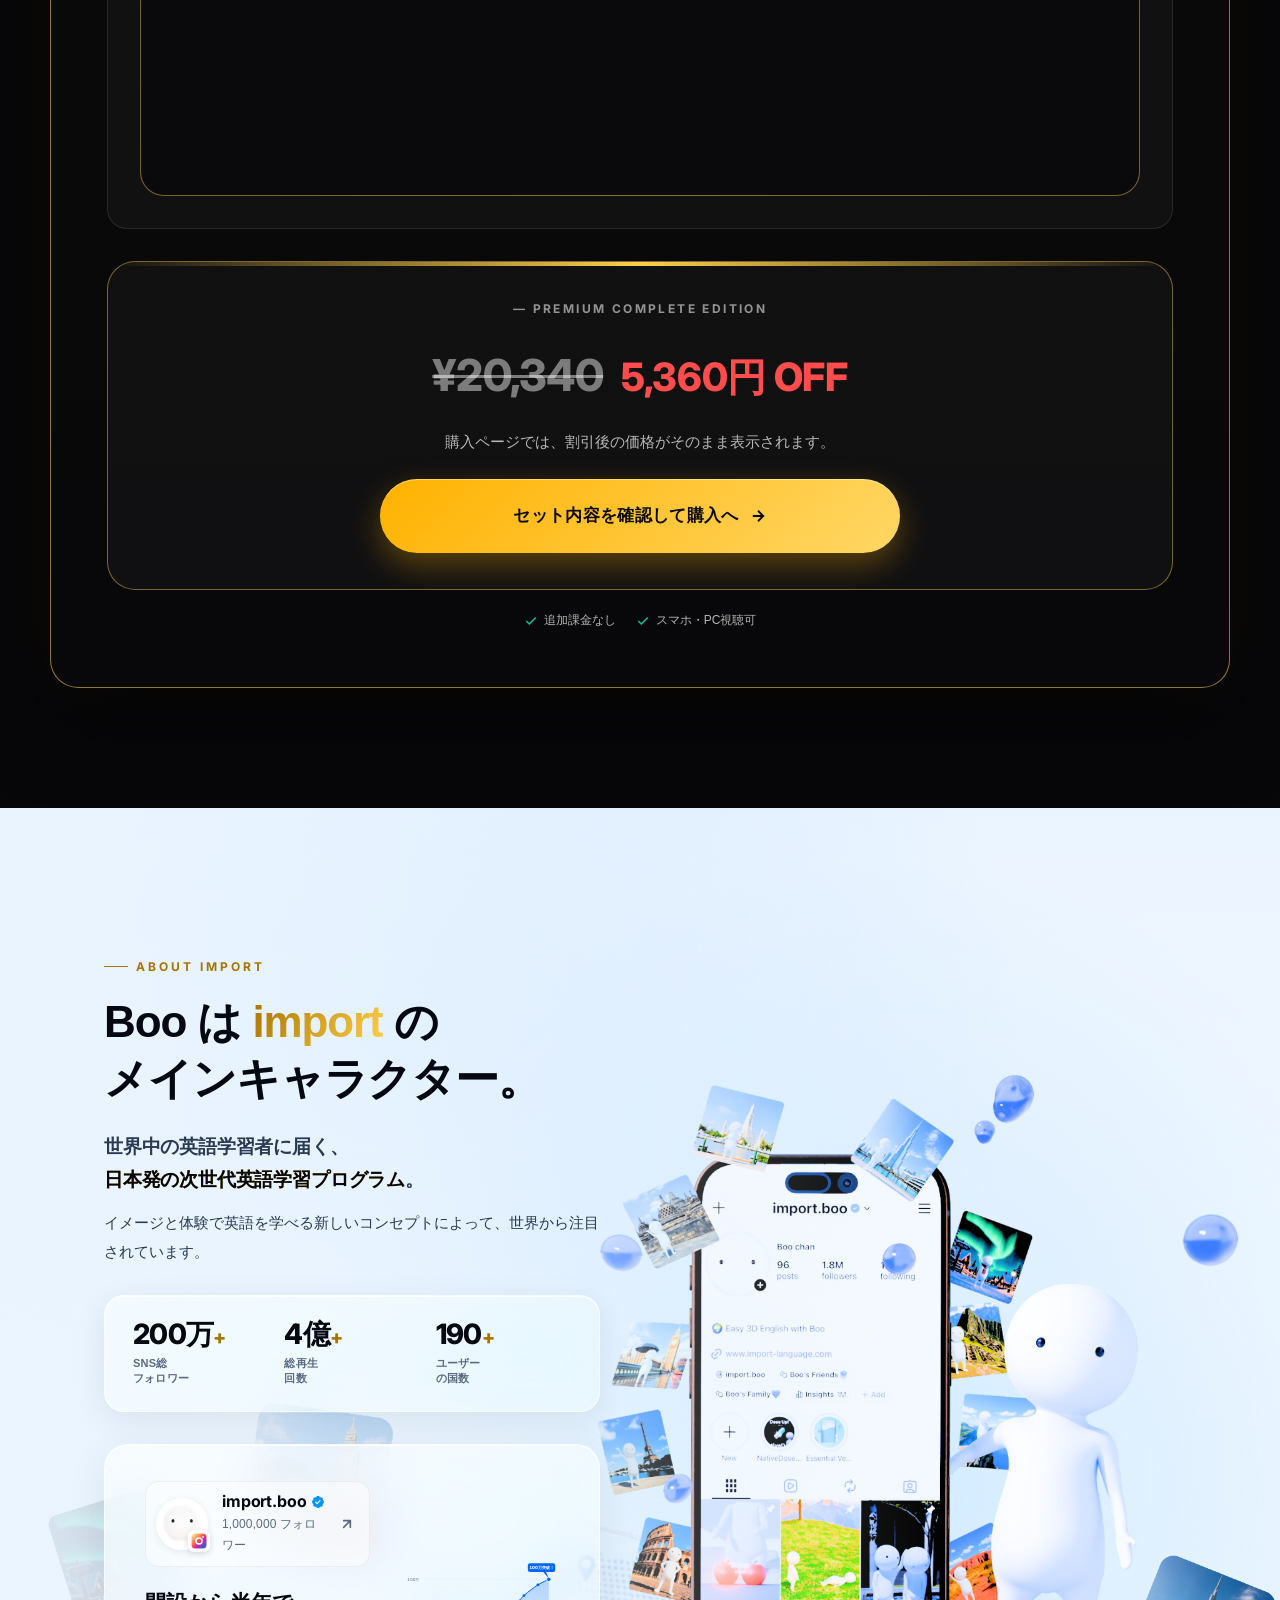
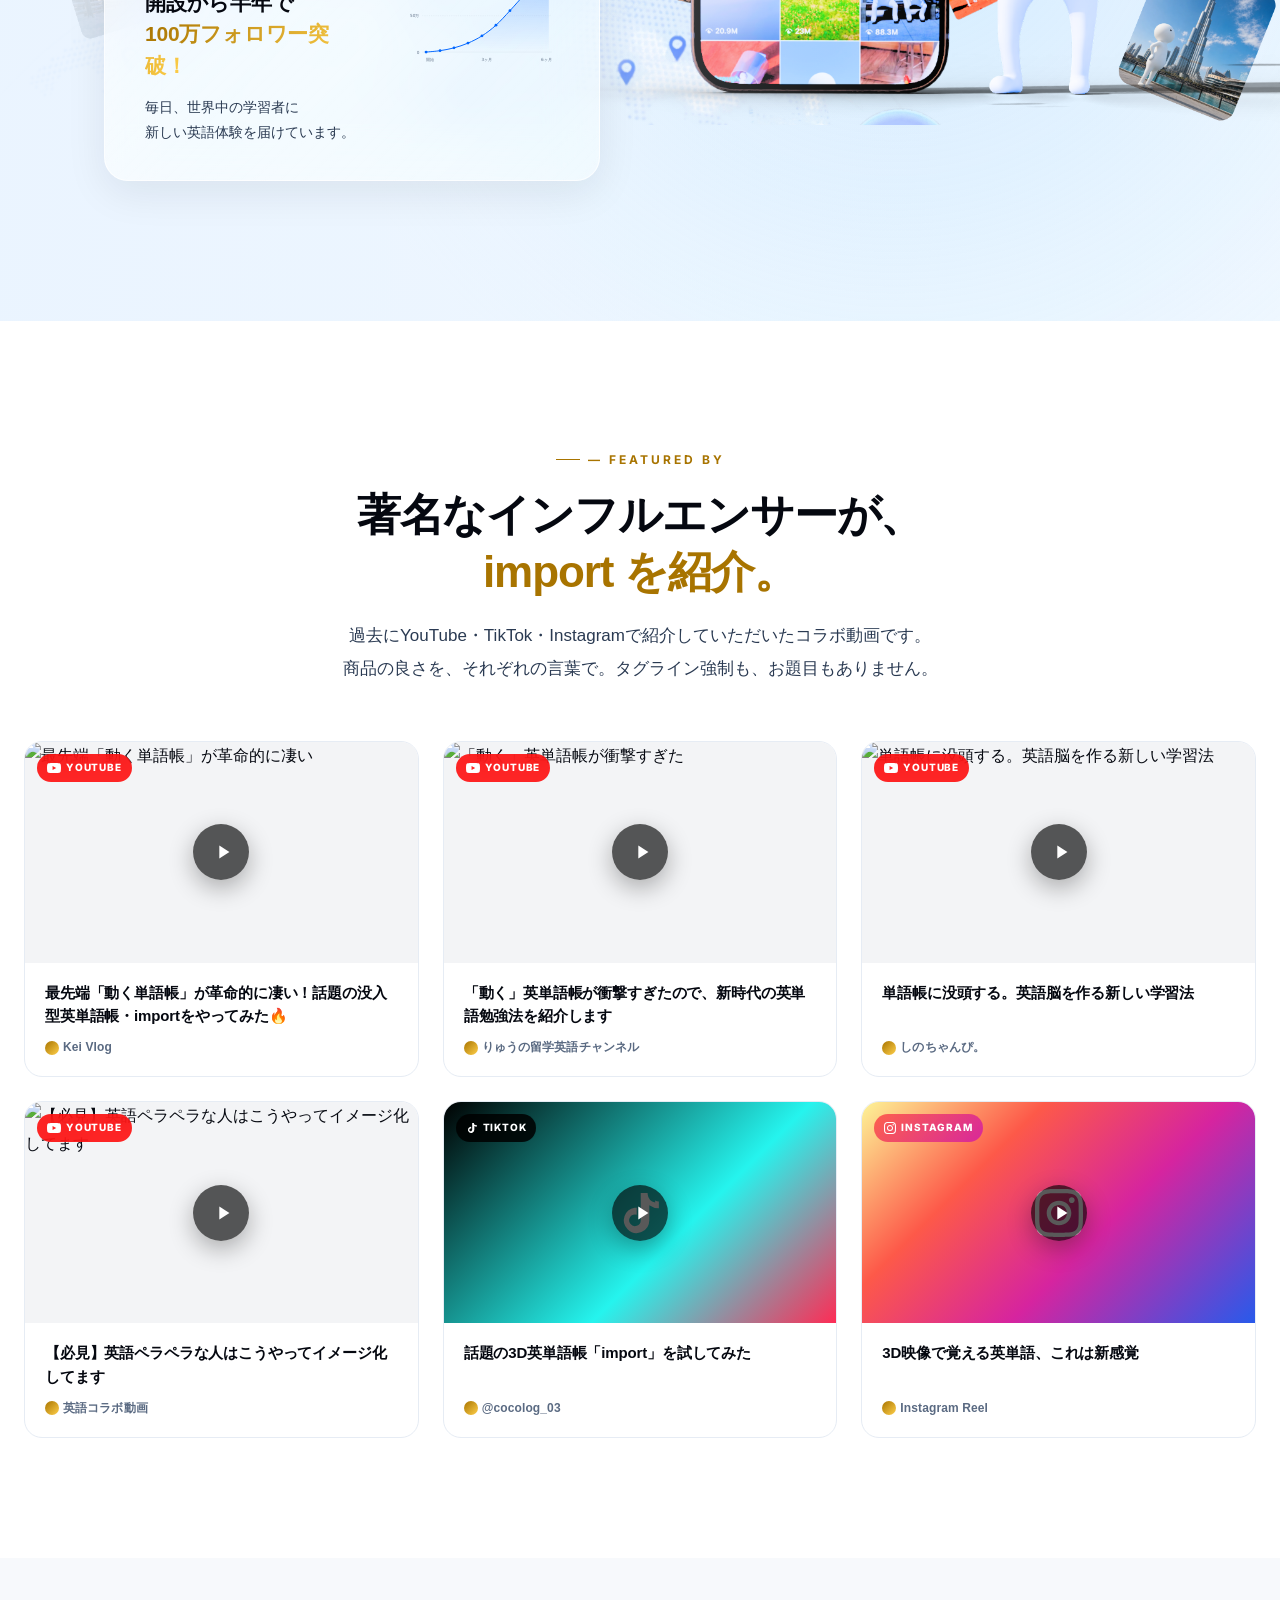
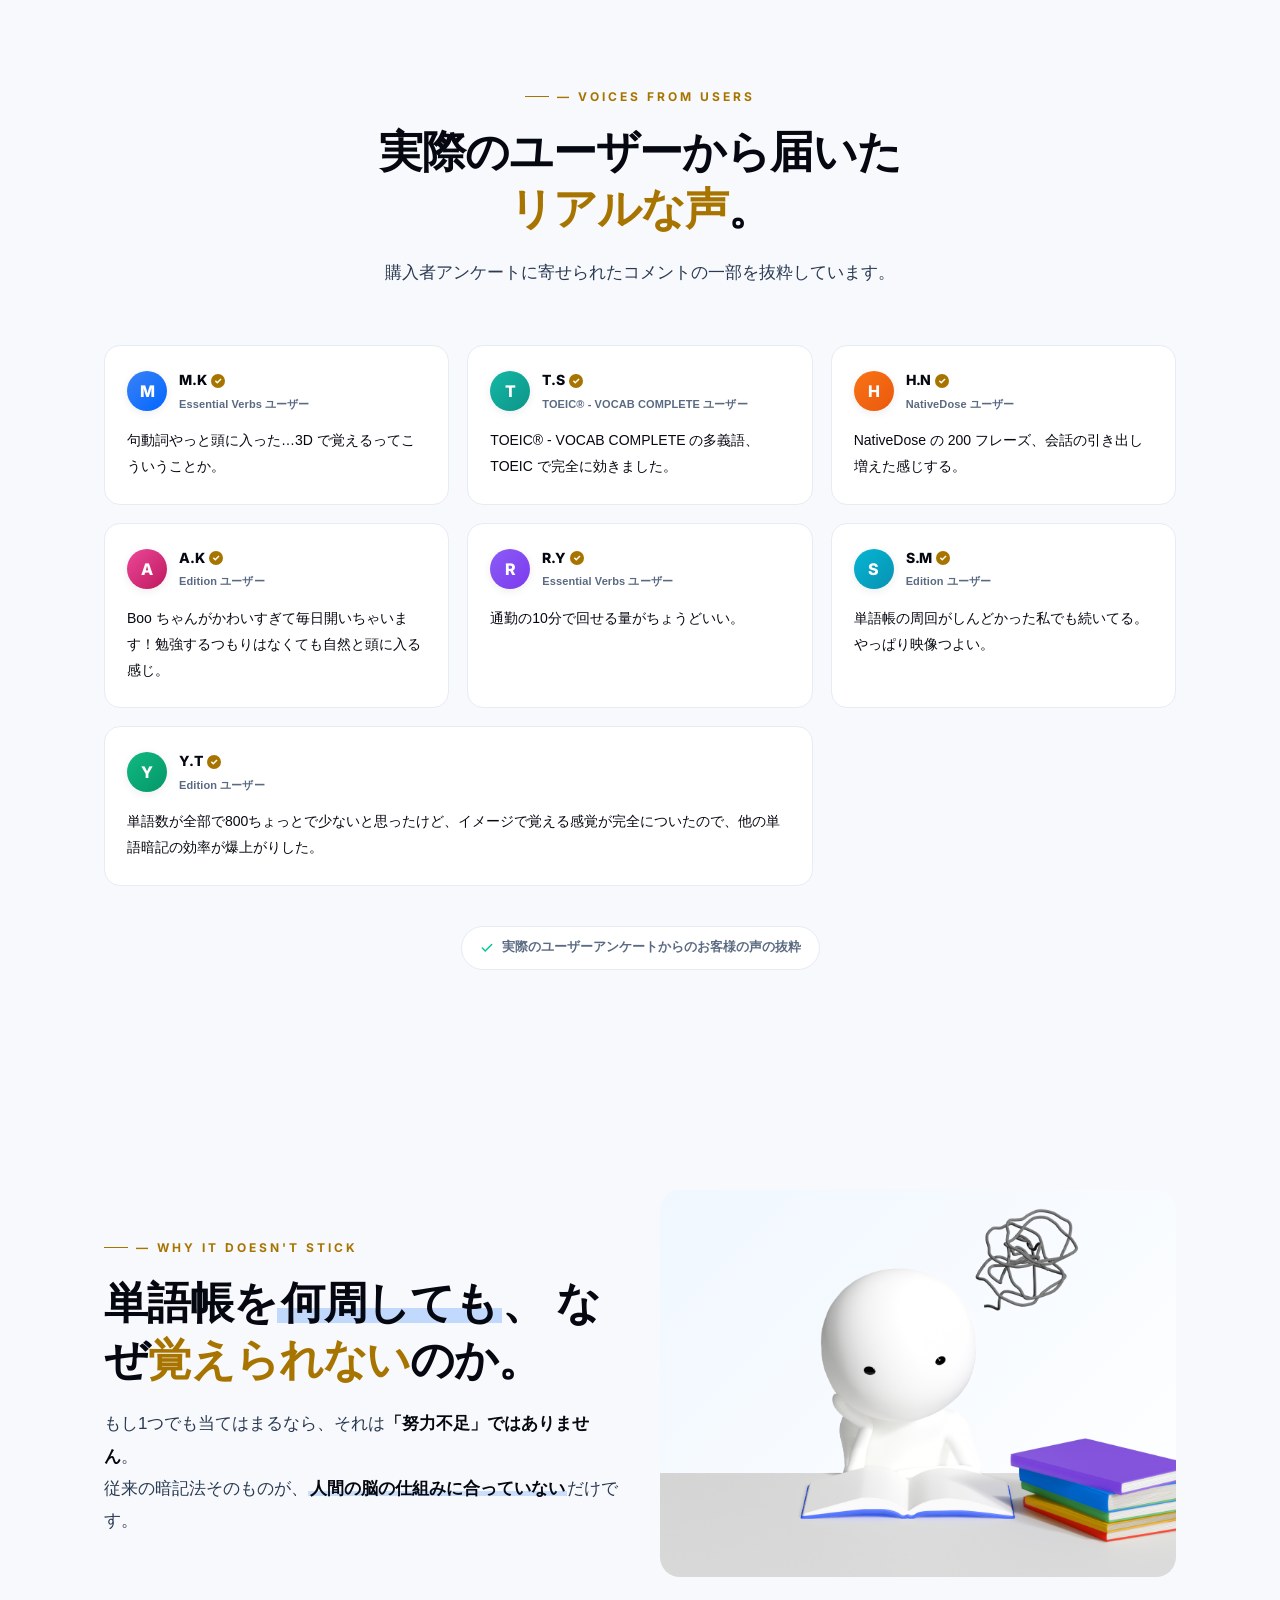
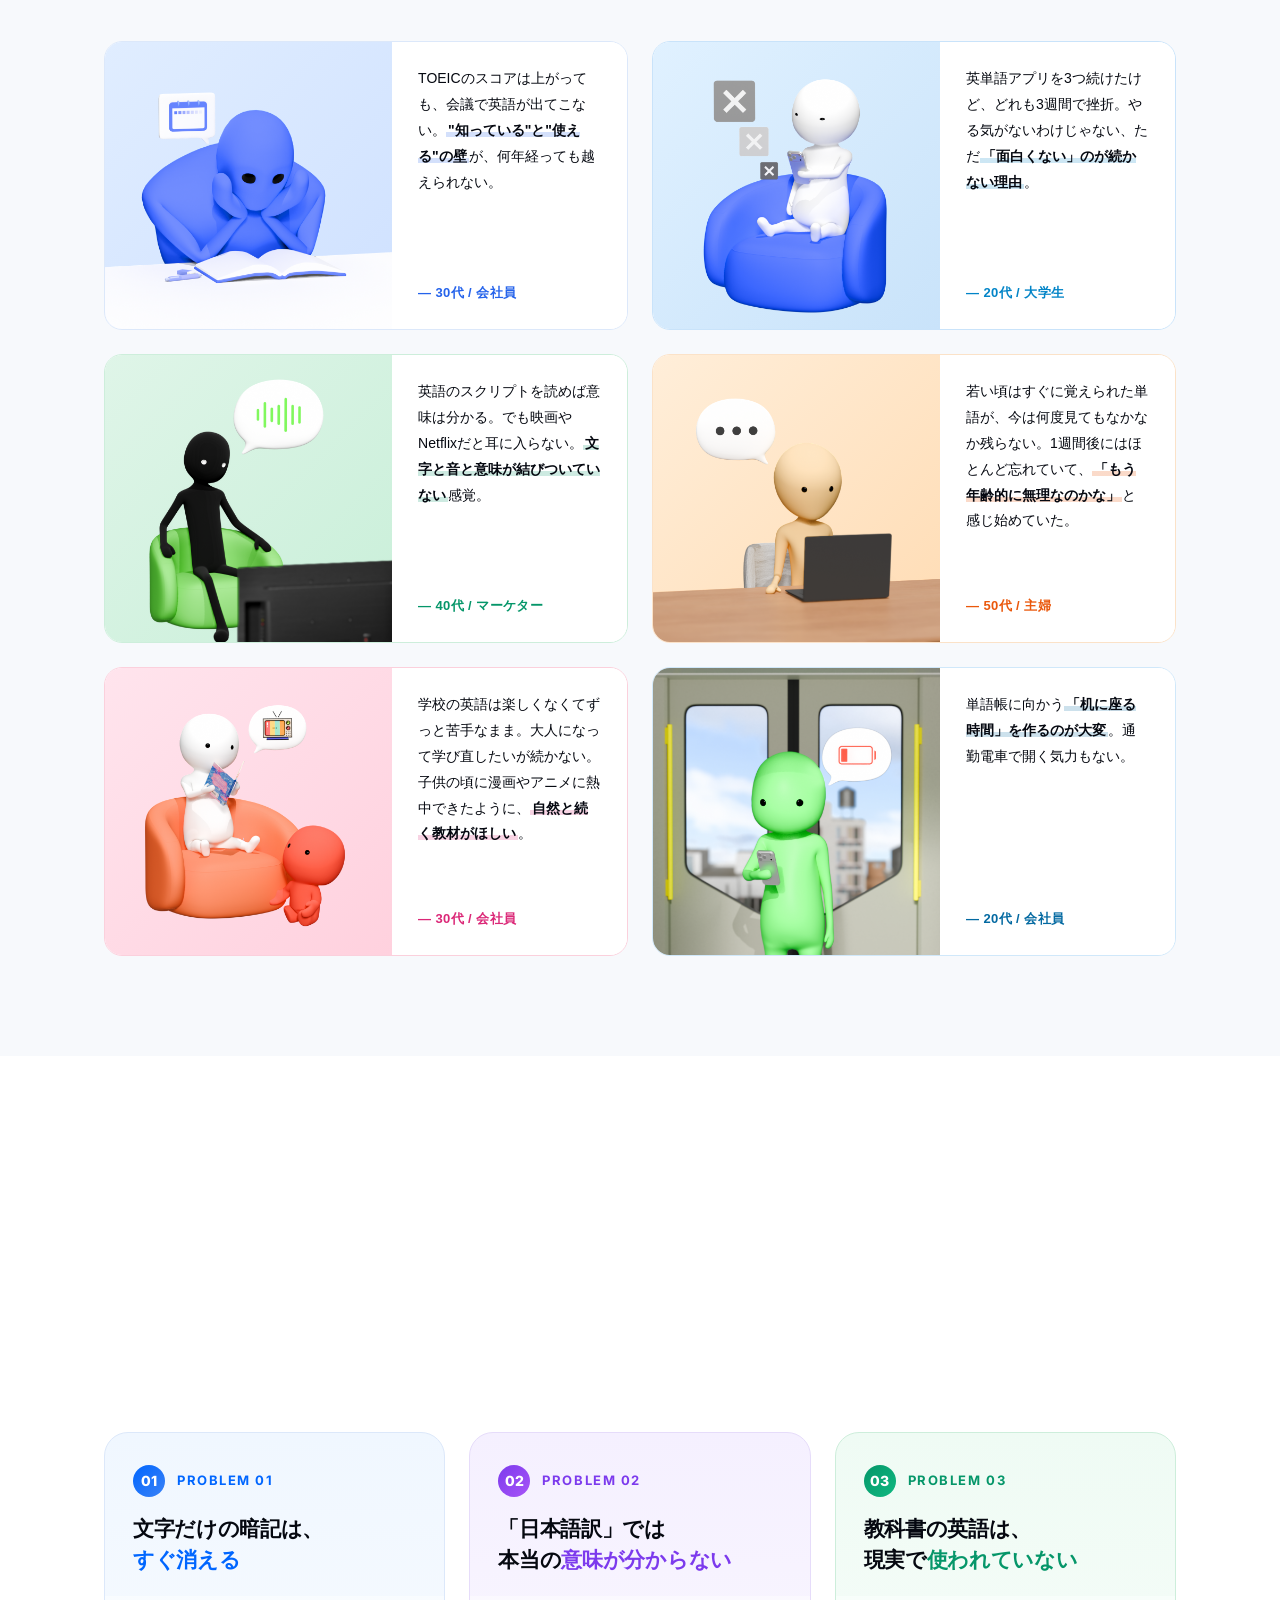
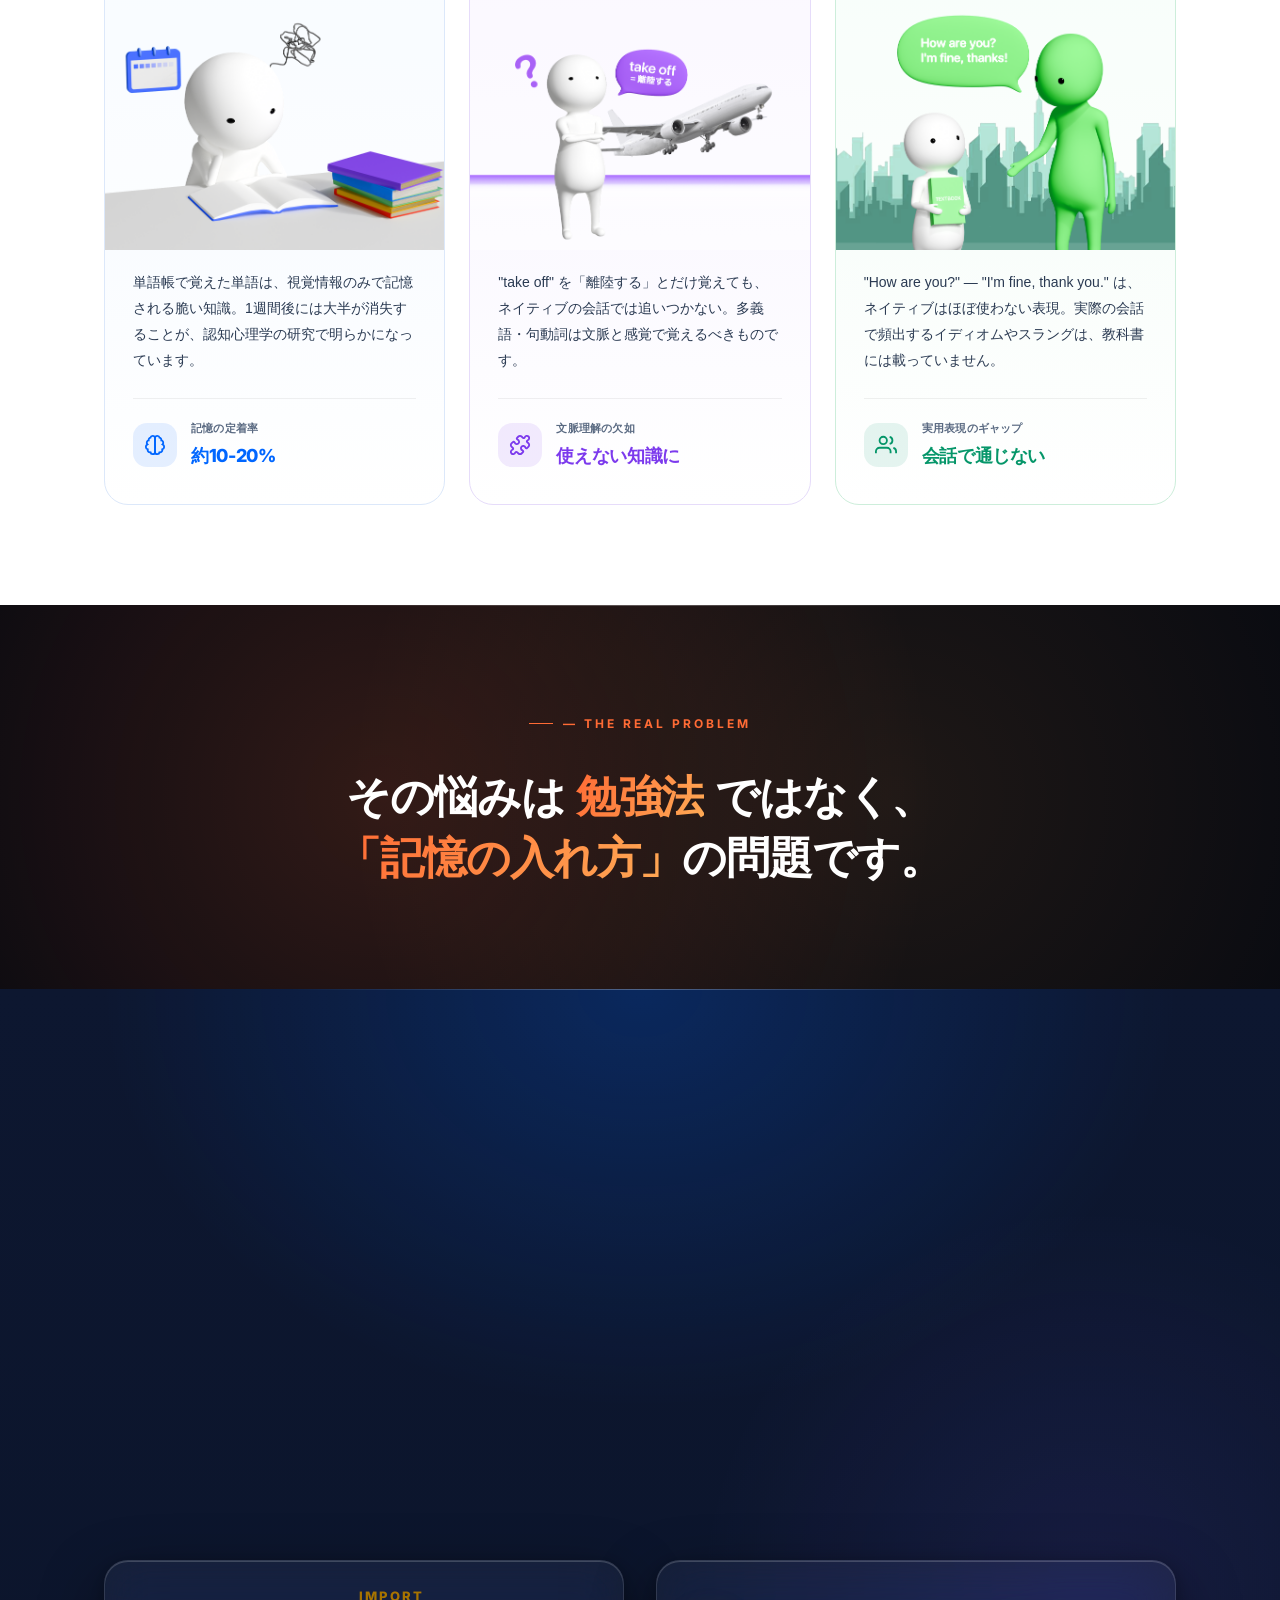
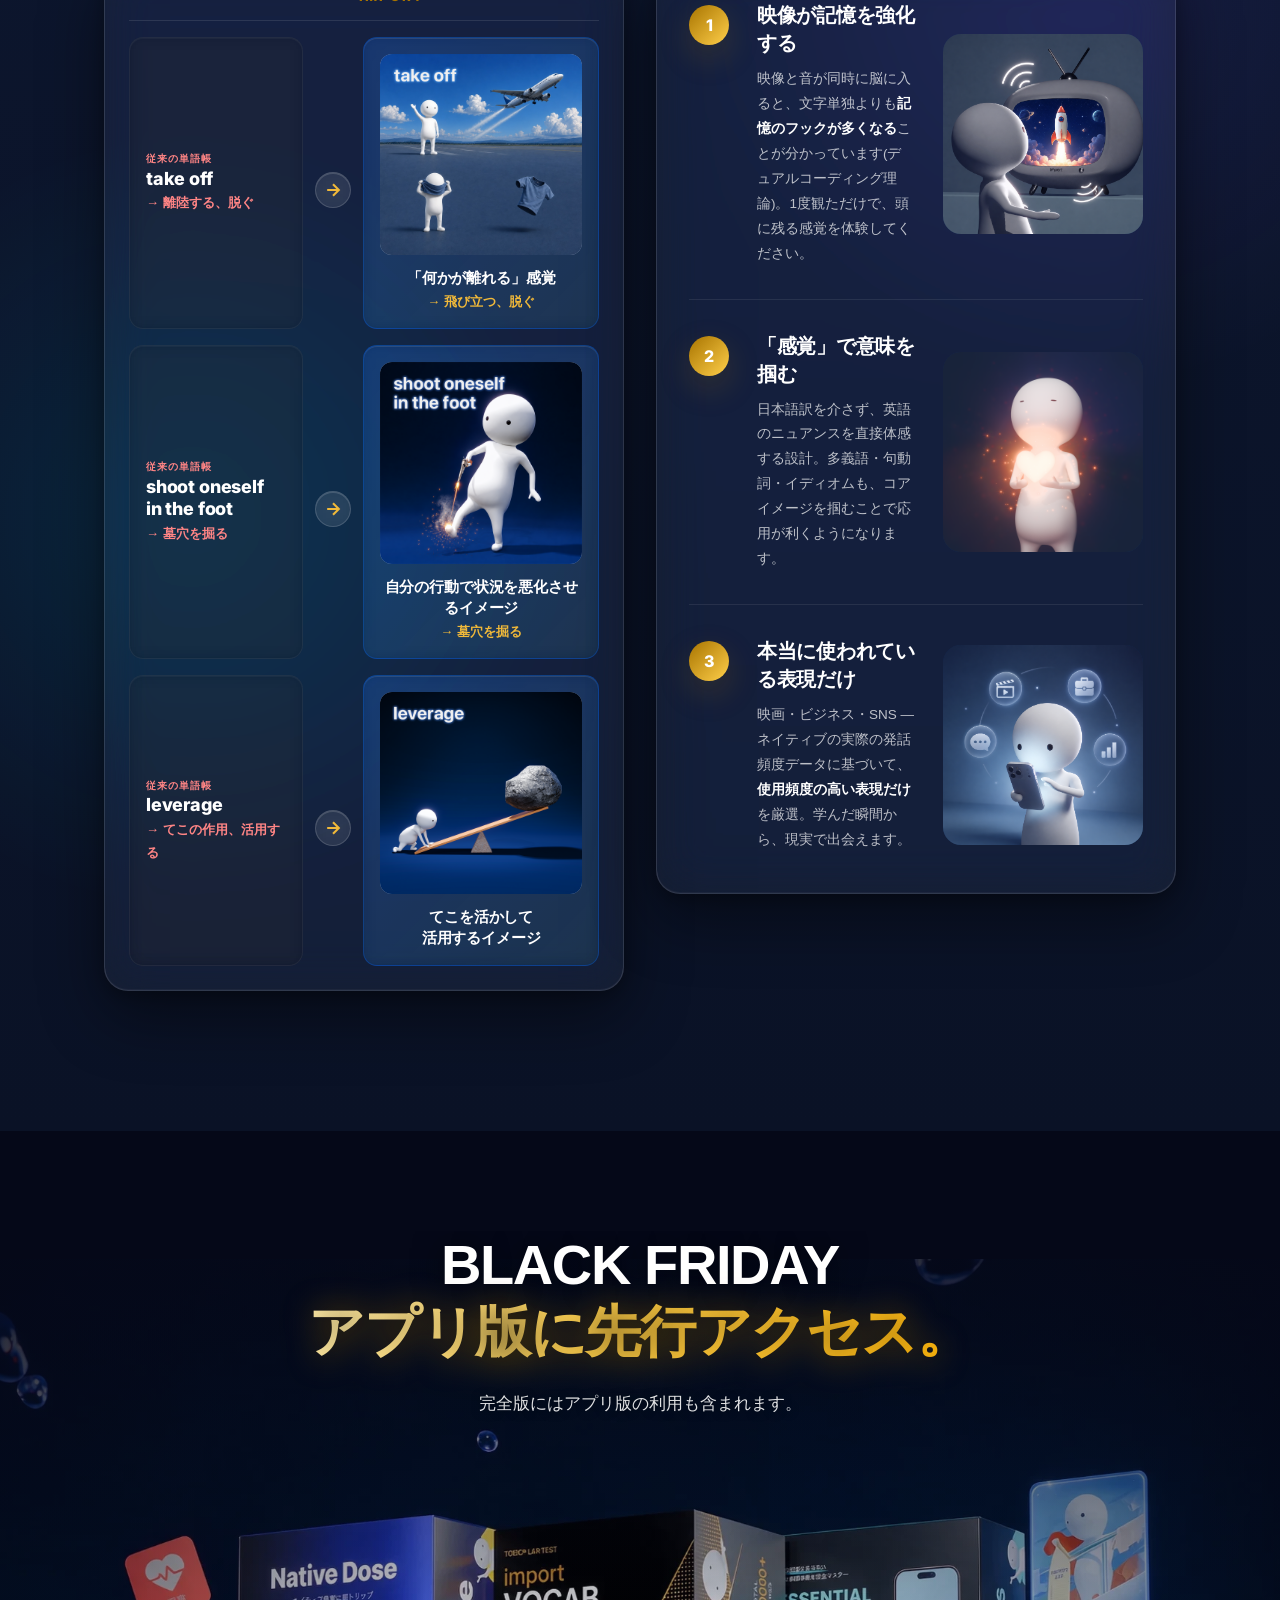
==== commit 50a116b0: "feat: Black Friday版のFAQを、最終CTAの下（ページの最後）へ移動 Co-Authored-By: Claude Fable 5.2 <noreply@anthropic.com>" ====
--- a/blackfriday.html
+++ b/blackfriday.html
@@ -7658,6 +7658,75 @@
           </div>
         </article>
       </div>
+    </div>
+  </div>
+</section>
+
+<!-- ========== FINAL CTA (HERO POSTER) ========== -->
+<section class="final">
+  <!-- Image area: image bg + h2 + subtitle + spacer + price card on floor -->
+  <div class="final-image-area">
+    <div class="final-bg-wrap">
+      <picture>
+        <source media="(max-width: 768px)" srcset="images/final-bf-mobile.webp">
+        <img src="images/final-bf.webp" alt="" />
+      </picture>
+      <div class="final-bg-overlay"></div>
+    </div>
+
+    <div class="final-inner">
+      <h2>
+        <span class="line">BLACK FRIDAY</span>
+        <span class="line accent">アプリ版に先行アクセス。</span>
+      </h2>
+      <p class="final-sub">
+        完全版にはアプリ版の利用も含まれます。
+      </p>
+
+      <div class="final-spacer"></div>
+    </div>
+
+    <!-- Seamless fade to dark at bottom of image area -->
+    <div class="final-fade"></div>
+  </div>
+
+  <!-- Action area: dark seamless extension below image -->
+  <div class="final-action-area">
+    <div class="final-price-card">
+      <div class="bundle-pill"><span class="sale-mode-copy-scheduled" data-sale-deadline-long>11/16（月）午前9:00まで</span><span class="sale-mode-copy-discount-only">SPECIAL OFFER</span><span class="sale-mode-copy-regular">3 PRODUCTS EDITION</span></div>
+      <div class="savings-tag">
+        <span class="flash">⚡</span>
+        <span class="amt" data-sale-savings-price>¥5,360</span>
+        <span class="off-text">OFF</span>
+      </div>
+      <div class="price-row">
+        <div class="prices">
+          <div class="price-strike">単品合計 <span data-sale-regular-price>¥20,340</span></div>
+          <div class="price-main"><span class="yen">¥</span><span data-sale-price-plain>14,980</span></div>
+        </div>
+        <div class="off-badge">
+          <span class="num" data-sale-percent>26</span>
+          <span class="pct">%</span>
+          <span class="off">OFF</span>
+        </div>
+      </div>
+    </div>
+
+    <a href="https://www.import-language.com/ja/products/import完全版-premium-complete-edition-lp用割引" class="btn-final-cta" data-purchase-cta="final">
+      今すぐエディションを始める
+      <svg width="20" height="20" viewBox="0 0 24 24" fill="none" stroke="currentColor" stroke-width="2.5"><path d="M5 12h14M12 5l7 7-7 7"/></svg>
+    </a>
+
+    <div class="final-countdown" role="timer" aria-label="特別価格終了までの残り時間" data-sale-countdown-aria>
+      <div class="cd-box"><span class="num" id="cd-d">--</span><div class="lbl">日</div></div>
+      <div class="cd-box"><span class="num" id="cd-h">--</span><div class="lbl">時間</div></div>
+      <div class="cd-box"><span class="num" id="cd-m">--</span><div class="lbl">分</div></div>
+      <div class="cd-box"><span class="num" id="cd-s">--</span><div class="lbl">秒</div></div>
+    </div>
+
+    <div class="final-meta">
+      <span><svg width="14" height="14" viewBox="0 0 24 24" fill="none" stroke="currentColor" stroke-width="3"><polyline points="20 6 9 17 4 12"/></svg>買い切り・追加課金なし</span>
+      <span><svg width="14" height="14" viewBox="0 0 24 24" fill="none" stroke="currentColor" stroke-width="3"><polyline points="20 6 9 17 4 12"/></svg>スマホ・PC視聴可</span>
     </div>
   </div>
 </section>
@@ -7716,75 +7785,6 @@
   </div>
 </section>
 
-<!-- ========== FINAL CTA (HERO POSTER) ========== -->
-<section class="final">
-  <!-- Image area: image bg + h2 + subtitle + spacer + price card on floor -->
-  <div class="final-image-area">
-    <div class="final-bg-wrap">
-      <picture>
-        <source media="(max-width: 768px)" srcset="images/final-bf-mobile.webp">
-        <img src="images/final-bf.webp" alt="" />
-      </picture>
-      <div class="final-bg-overlay"></div>
-    </div>
-
-    <div class="final-inner">
-      <h2>
-        <span class="line">BLACK FRIDAY</span>
-        <span class="line accent">アプリ版に先行アクセス。</span>
-      </h2>
-      <p class="final-sub">
-        完全版にはアプリ版の利用も含まれます。
-      </p>
-
-      <div class="final-spacer"></div>
-    </div>
-
-    <!-- Seamless fade to dark at bottom of image area -->
-    <div class="final-fade"></div>
-  </div>
-
-  <!-- Action area: dark seamless extension below image -->
-  <div class="final-action-area">
-    <div class="final-price-card">
-      <div class="bundle-pill"><span class="sale-mode-copy-scheduled" data-sale-deadline-long>11/16（月）午前9:00まで</span><span class="sale-mode-copy-discount-only">SPECIAL OFFER</span><span class="sale-mode-copy-regular">3 PRODUCTS EDITION</span></div>
-      <div class="savings-tag">
-        <span class="flash">⚡</span>
-        <span class="amt" data-sale-savings-price>¥5,360</span>
-        <span class="off-text">OFF</span>
-      </div>
-      <div class="price-row">
-        <div class="prices">
-          <div class="price-strike">単品合計 <span data-sale-regular-price>¥20,340</span></div>
-          <div class="price-main"><span class="yen">¥</span><span data-sale-price-plain>14,980</span></div>
-        </div>
-        <div class="off-badge">
-          <span class="num" data-sale-percent>26</span>
-          <span class="pct">%</span>
-          <span class="off">OFF</span>
-        </div>
-      </div>
-    </div>
-
-    <a href="https://www.import-language.com/ja/products/import完全版-premium-complete-edition-lp用割引" class="btn-final-cta" data-purchase-cta="final">
-      今すぐエディションを始める
-      <svg width="20" height="20" viewBox="0 0 24 24" fill="none" stroke="currentColor" stroke-width="2.5"><path d="M5 12h14M12 5l7 7-7 7"/></svg>
-    </a>
-
-    <div class="final-countdown" role="timer" aria-label="特別価格終了までの残り時間" data-sale-countdown-aria>
-      <div class="cd-box"><span class="num" id="cd-d">--</span><div class="lbl">日</div></div>
-      <div class="cd-box"><span class="num" id="cd-h">--</span><div class="lbl">時間</div></div>
-      <div class="cd-box"><span class="num" id="cd-m">--</span><div class="lbl">分</div></div>
-      <div class="cd-box"><span class="num" id="cd-s">--</span><div class="lbl">秒</div></div>
-    </div>
-
-    <div class="final-meta">
-      <span><svg width="14" height="14" viewBox="0 0 24 24" fill="none" stroke="currentColor" stroke-width="3"><polyline points="20 6 9 17 4 12"/></svg>買い切り・追加課金なし</span>
-      <span><svg width="14" height="14" viewBox="0 0 24 24" fill="none" stroke="currentColor" stroke-width="3"><polyline points="20 6 9 17 4 12"/></svg>スマホ・PC視聴可</span>
-    </div>
-  </div>
-</section>
-
 <!-- ========== FOOTER ========== -->
 <footer>
   <a href="https://www.import-language.com/ja" class="footer-logo">
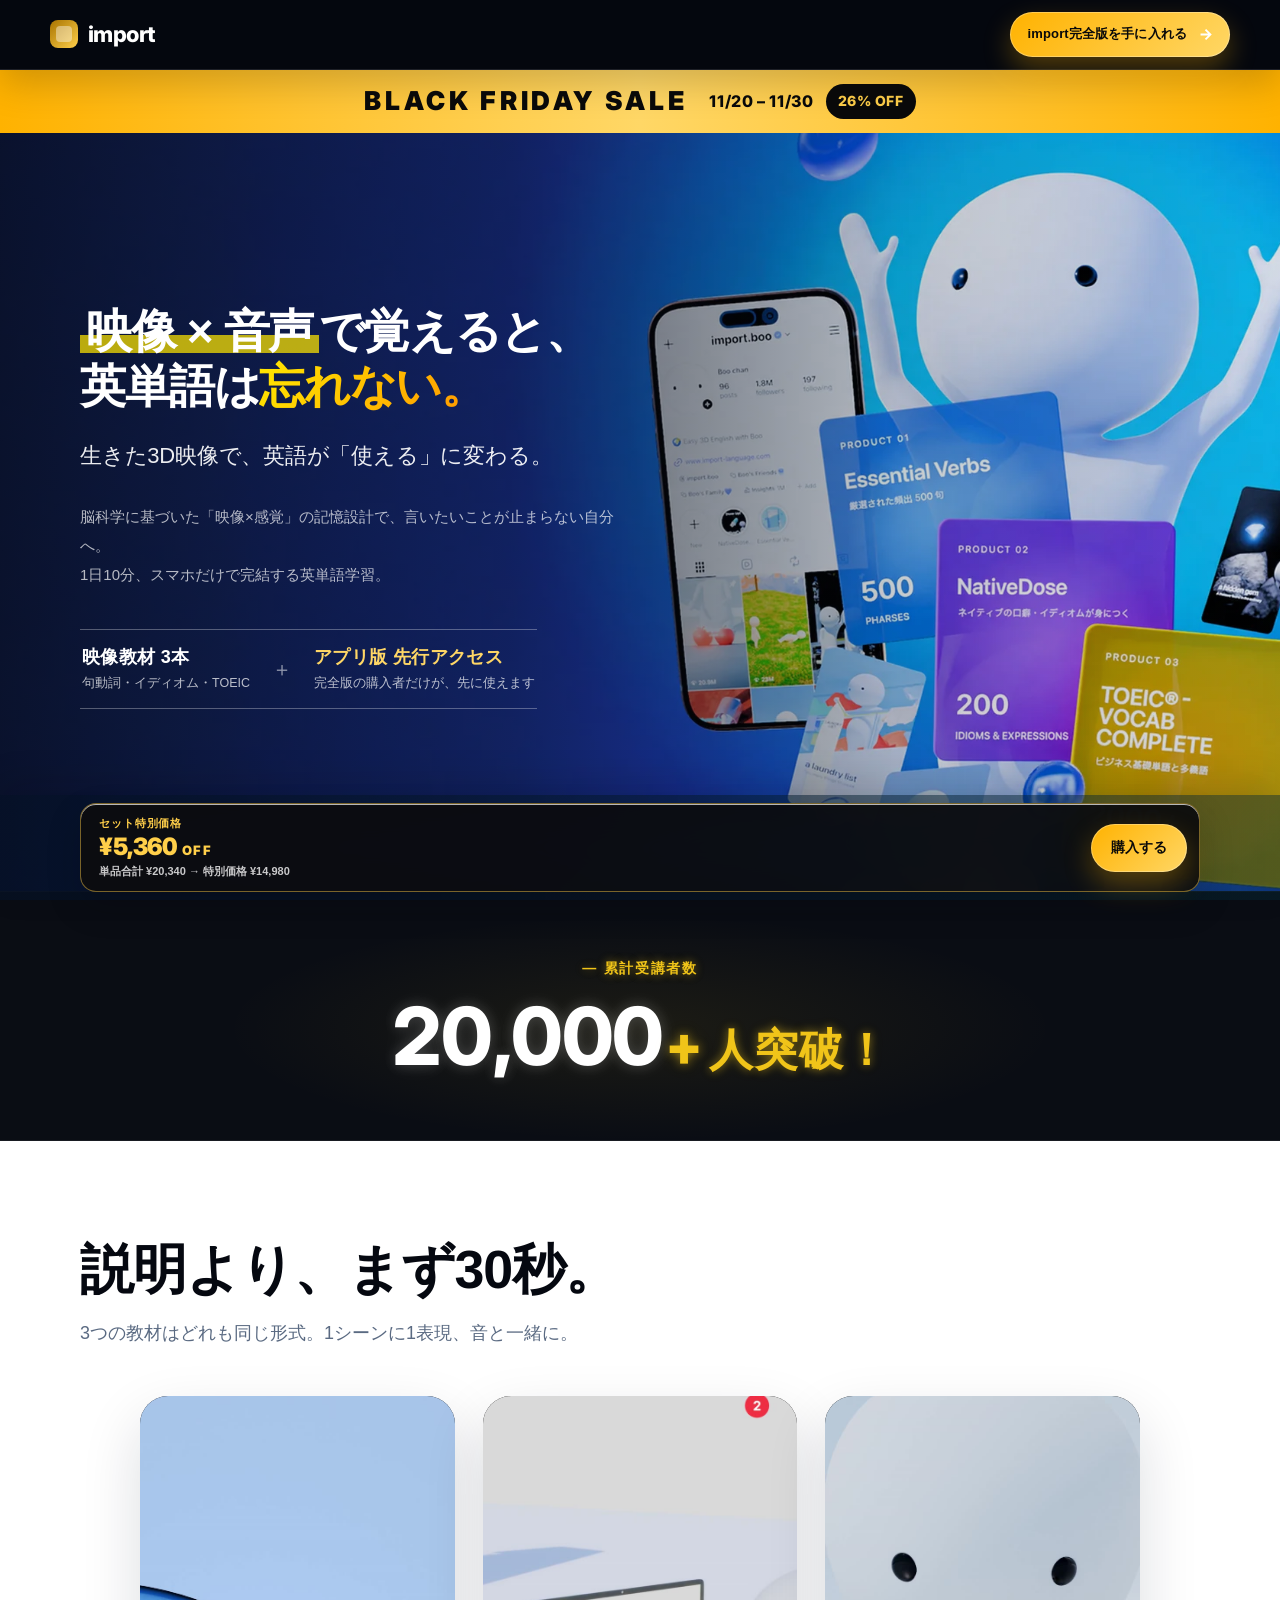
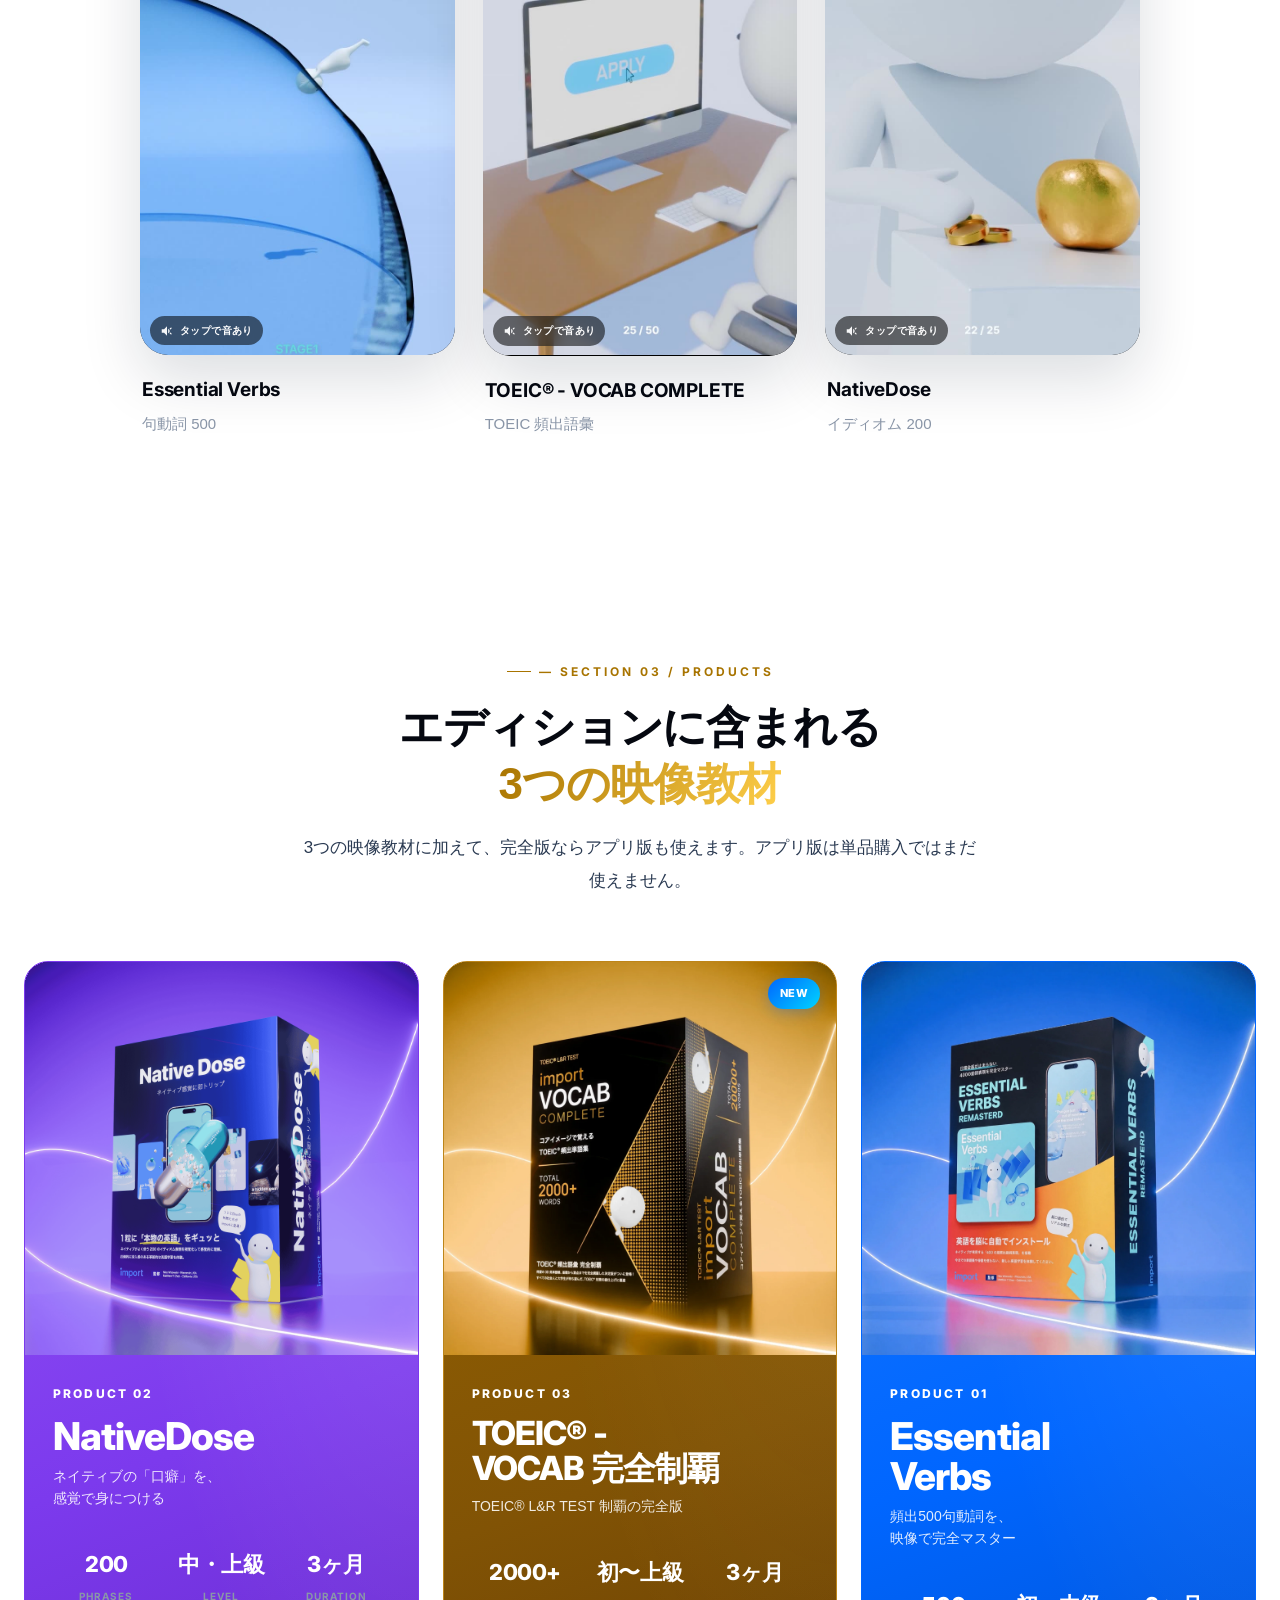
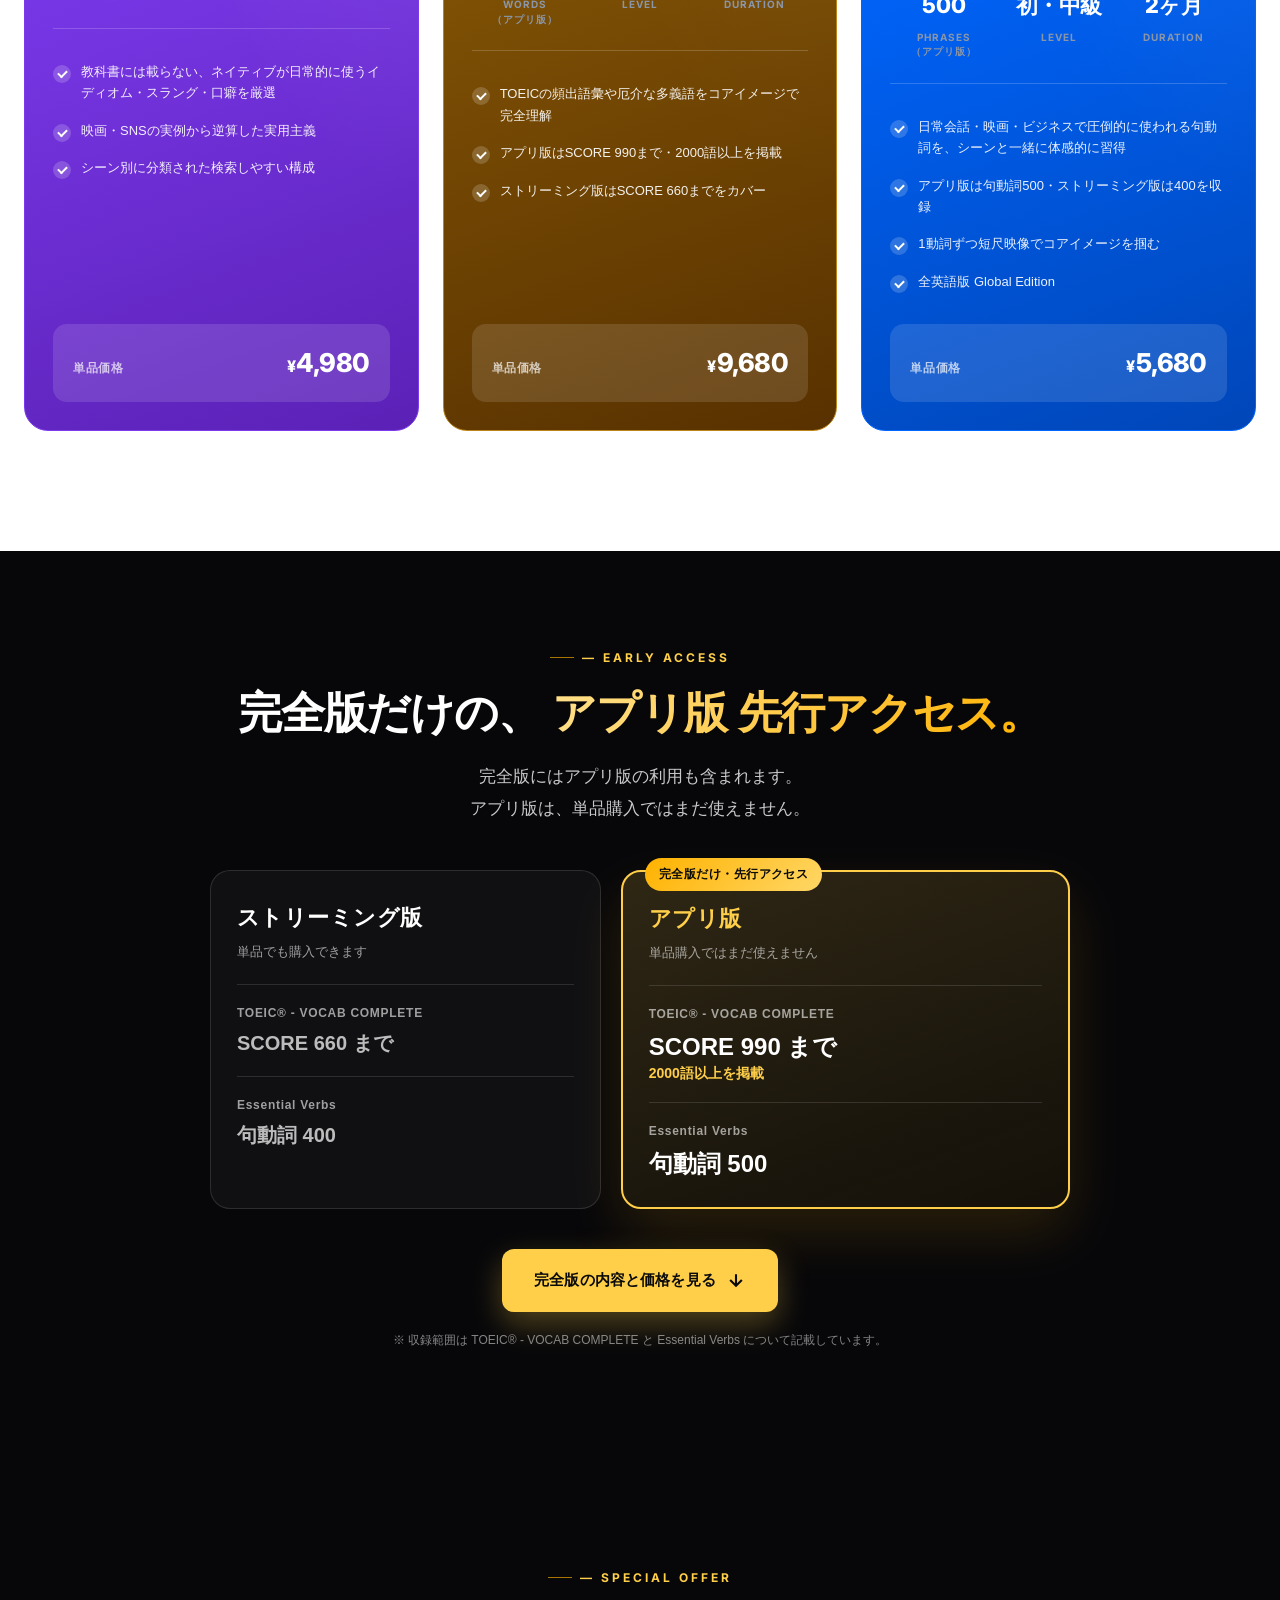
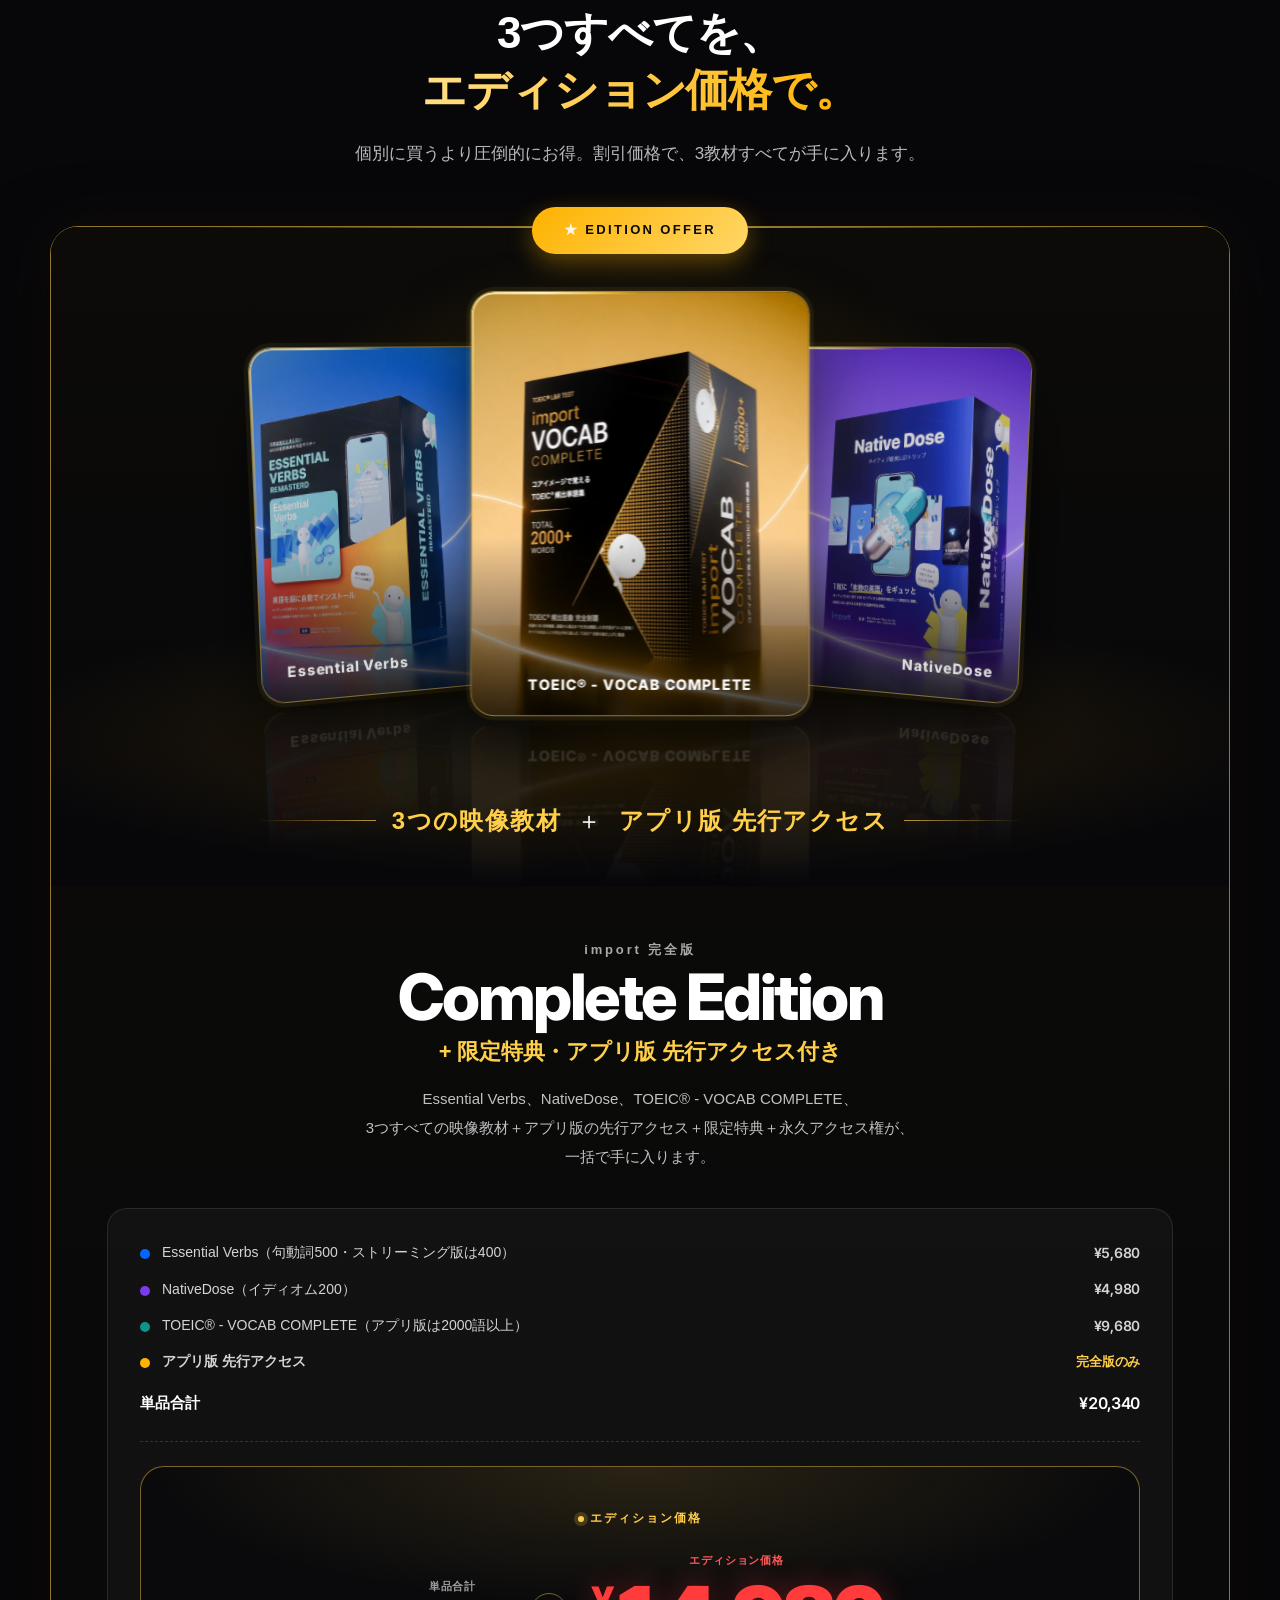
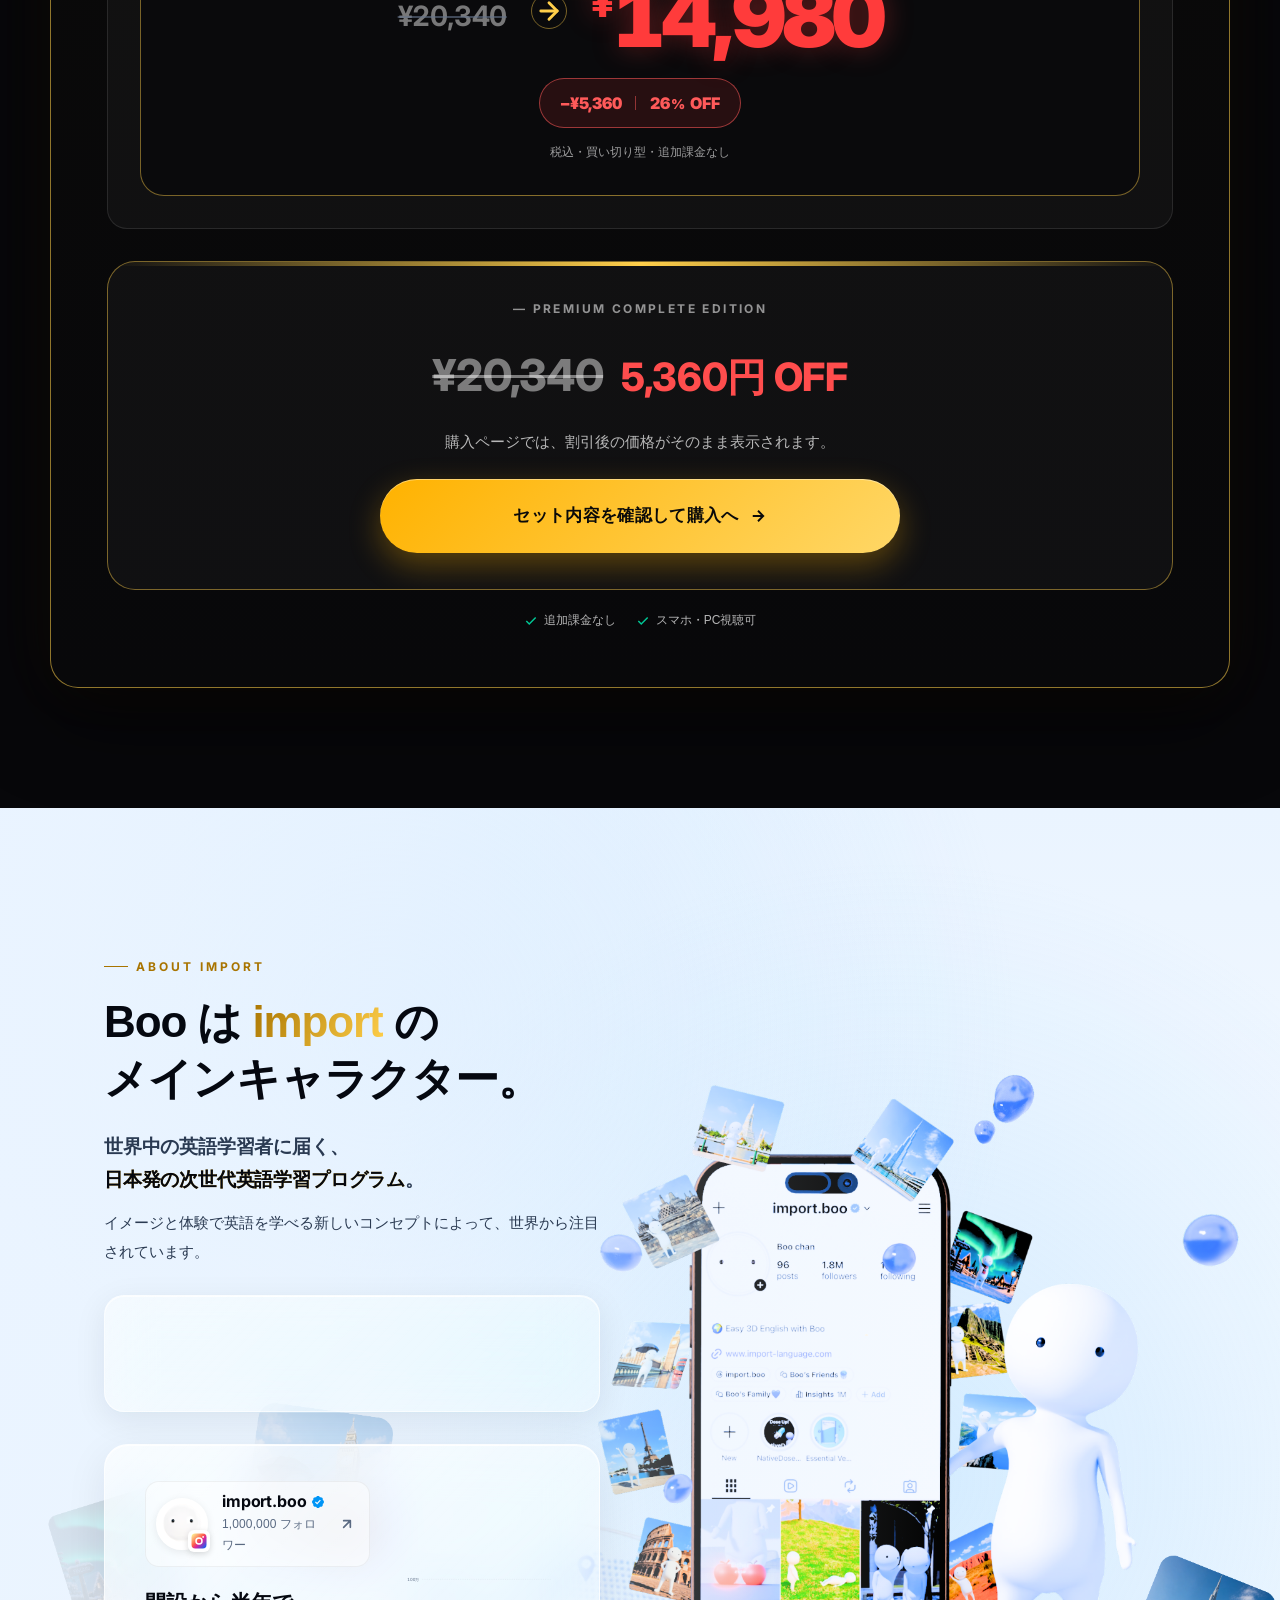
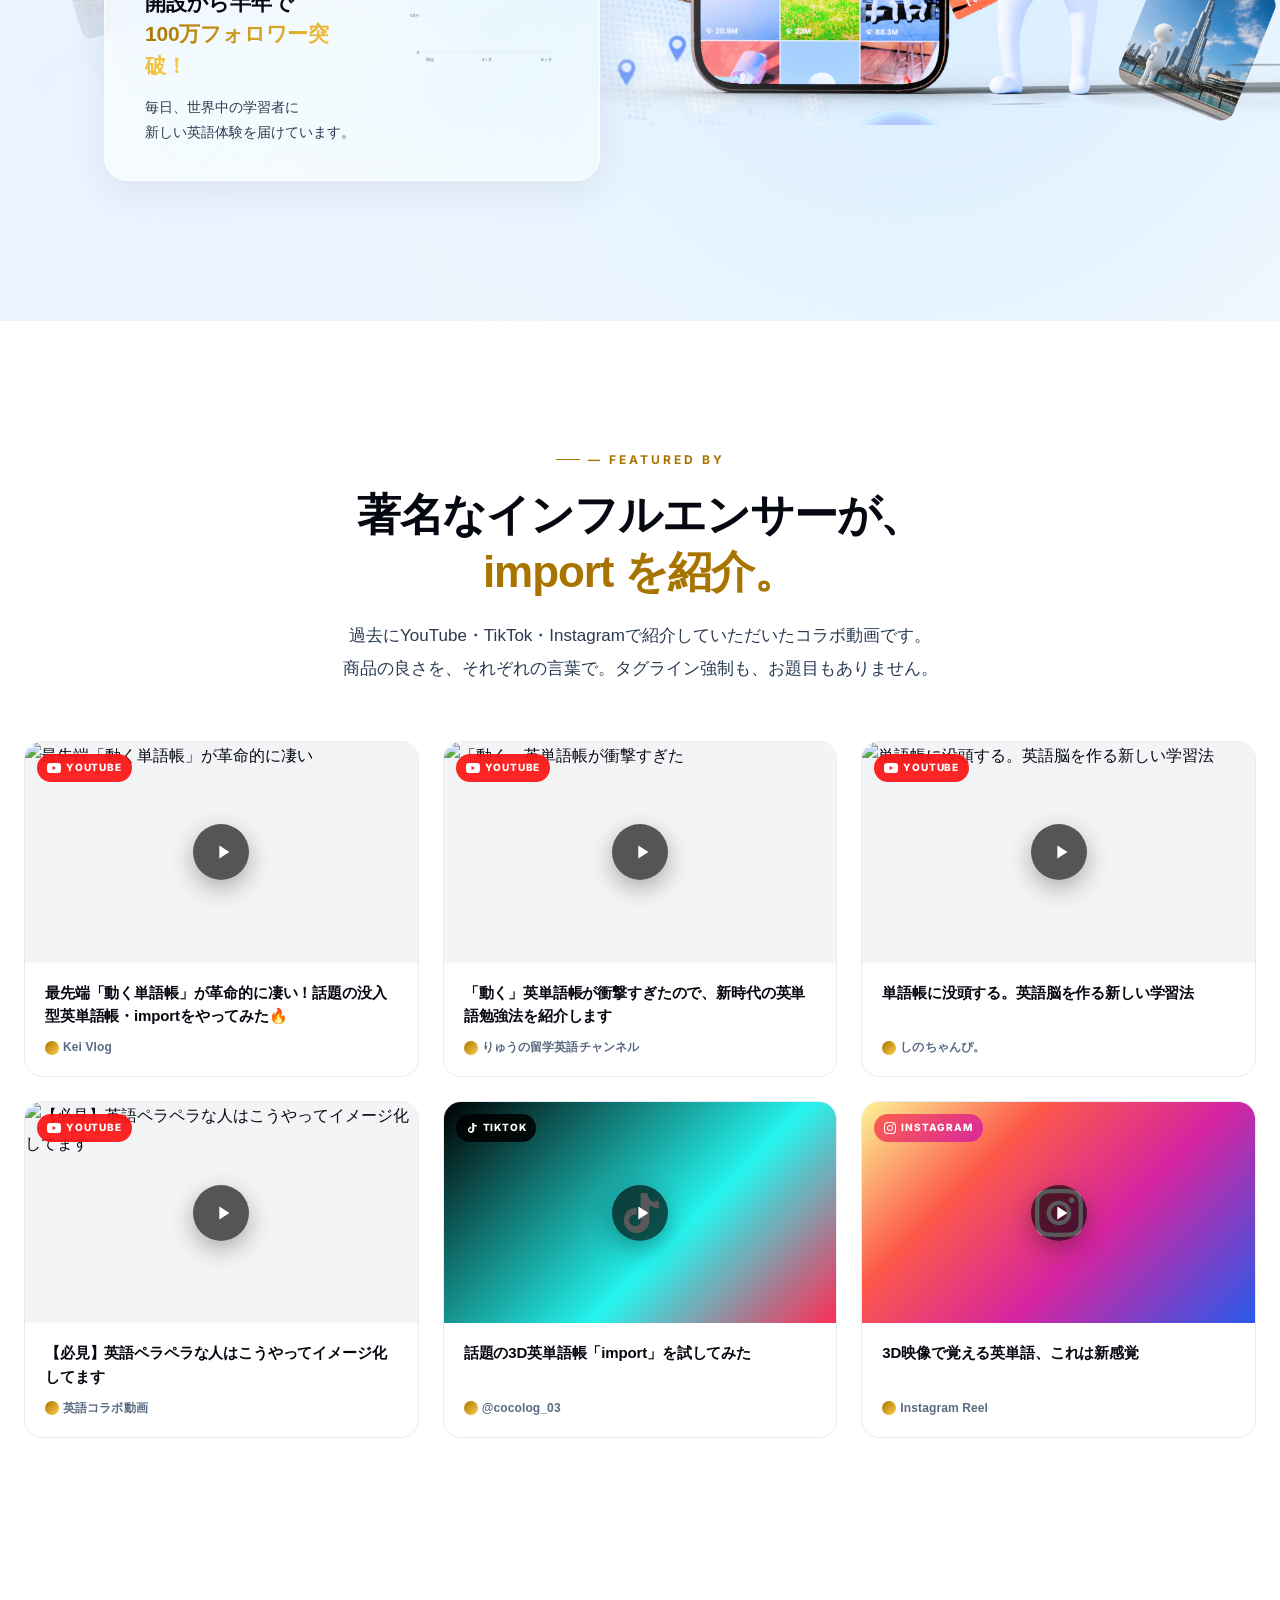
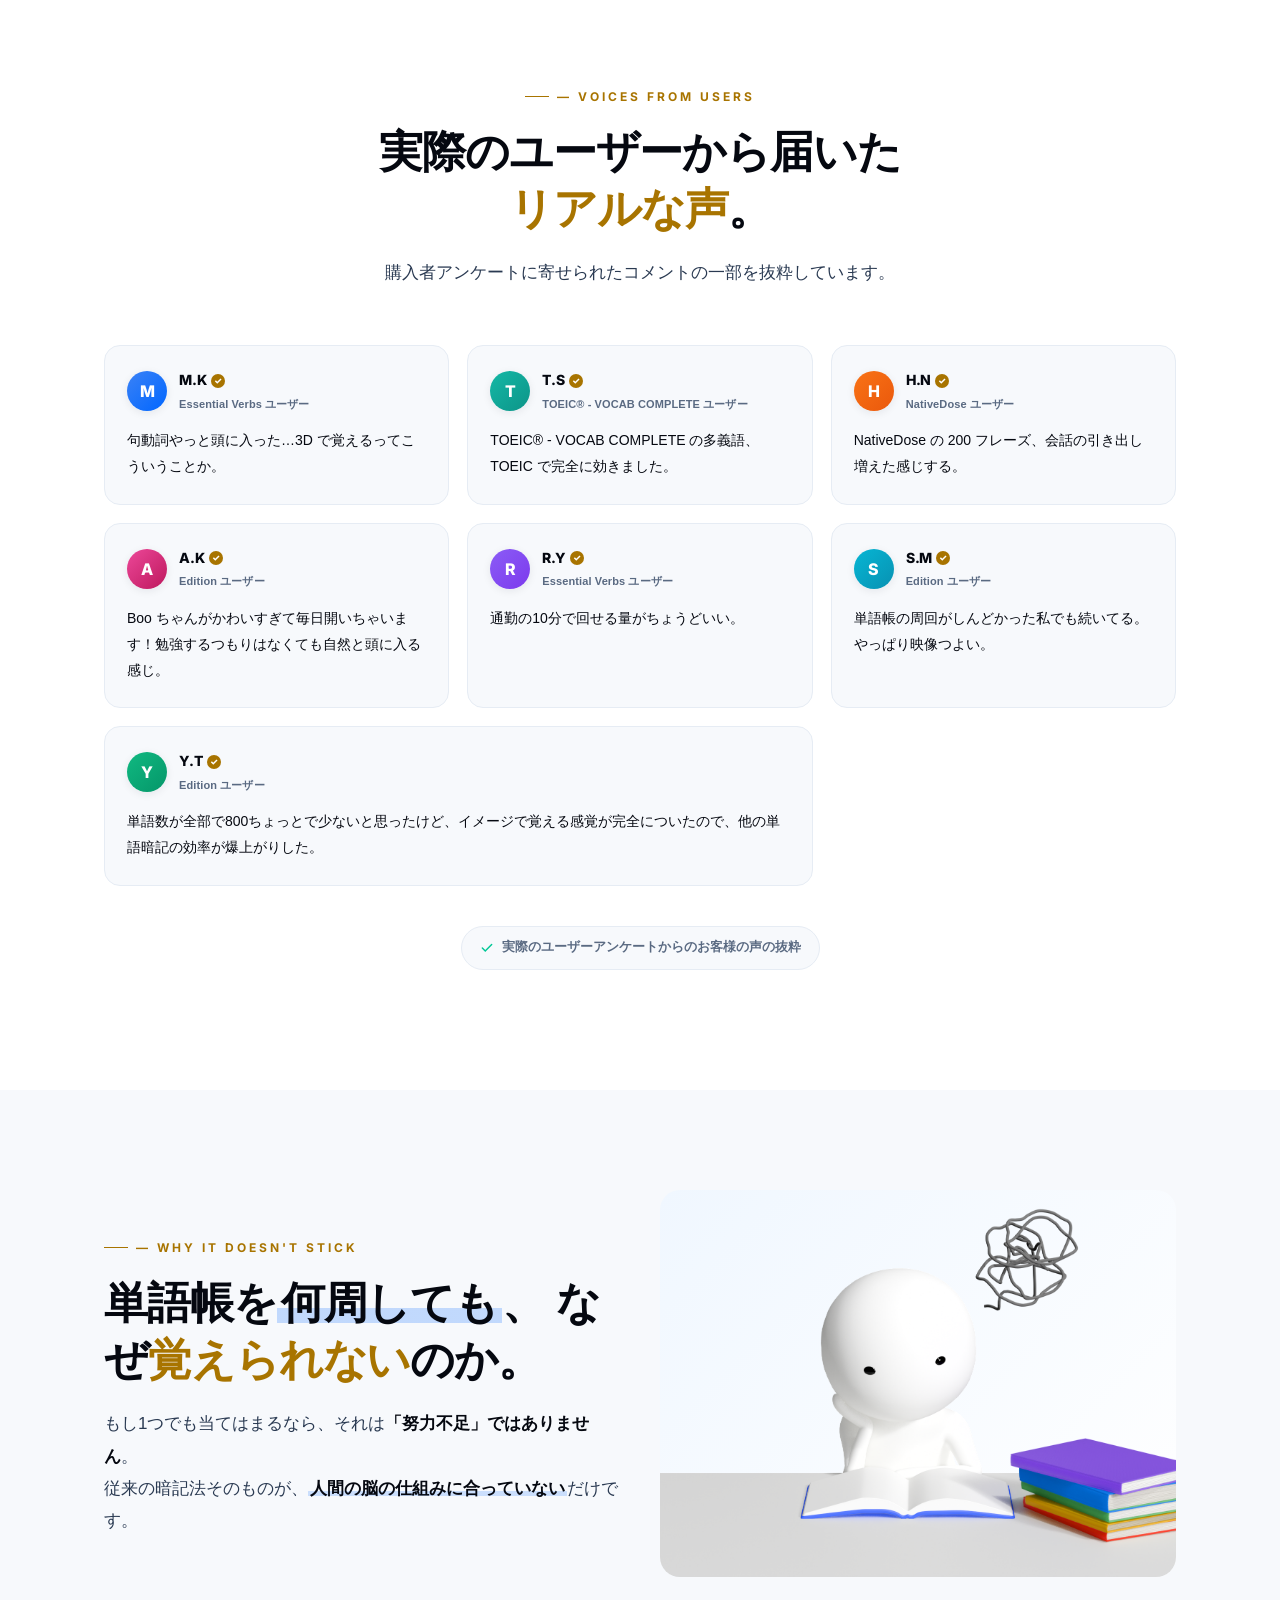
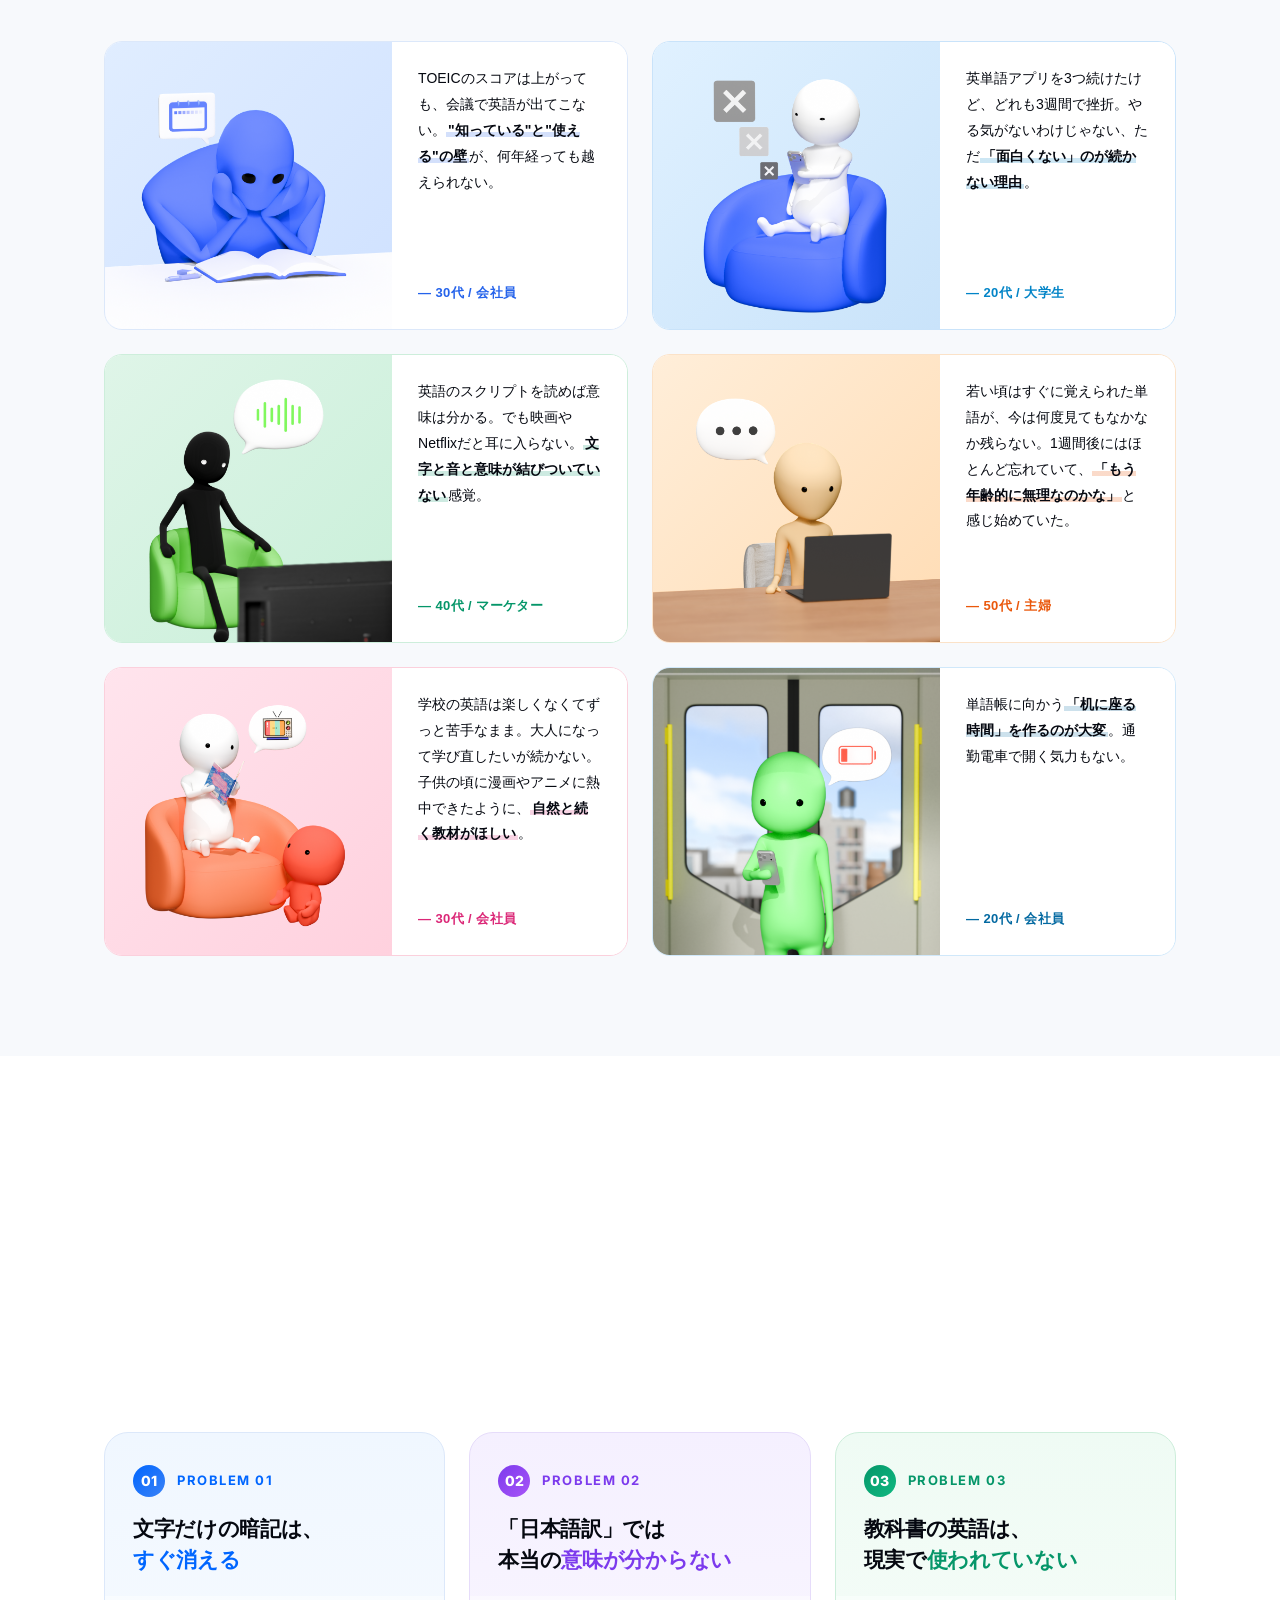
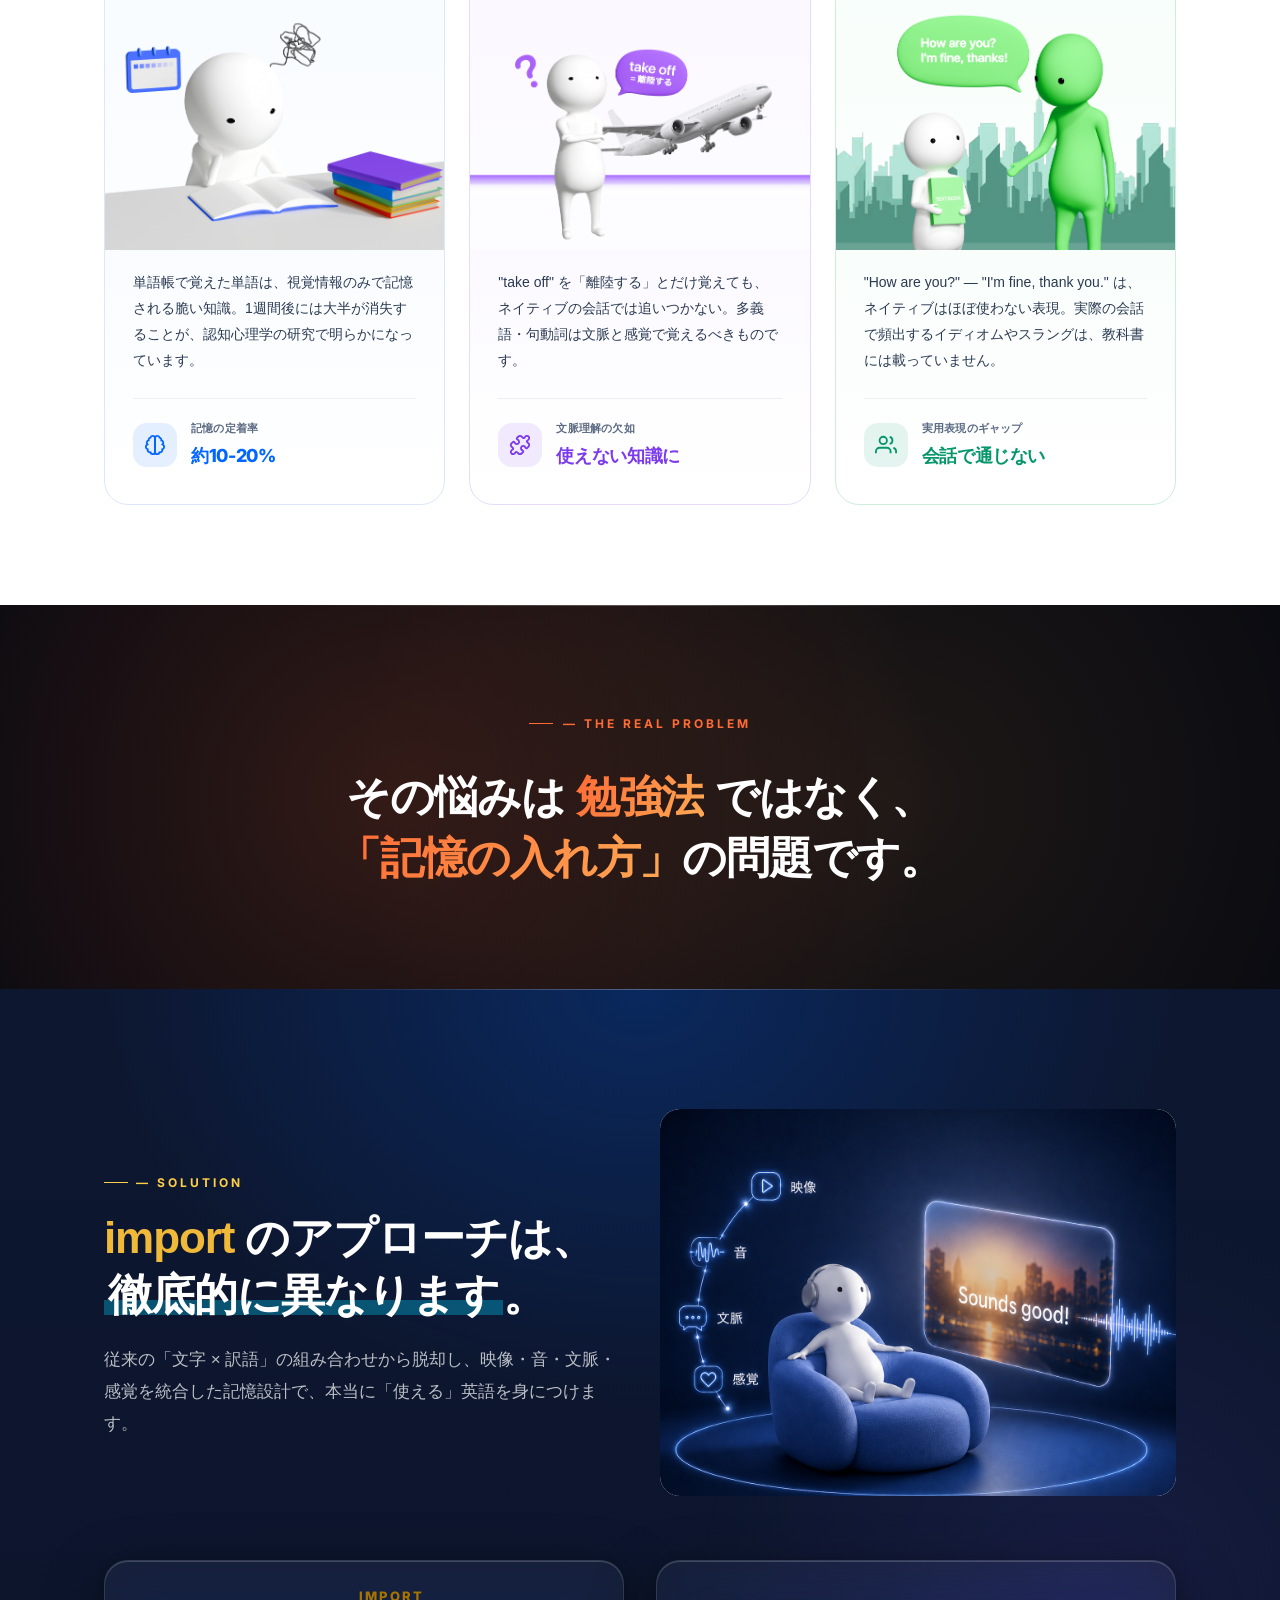
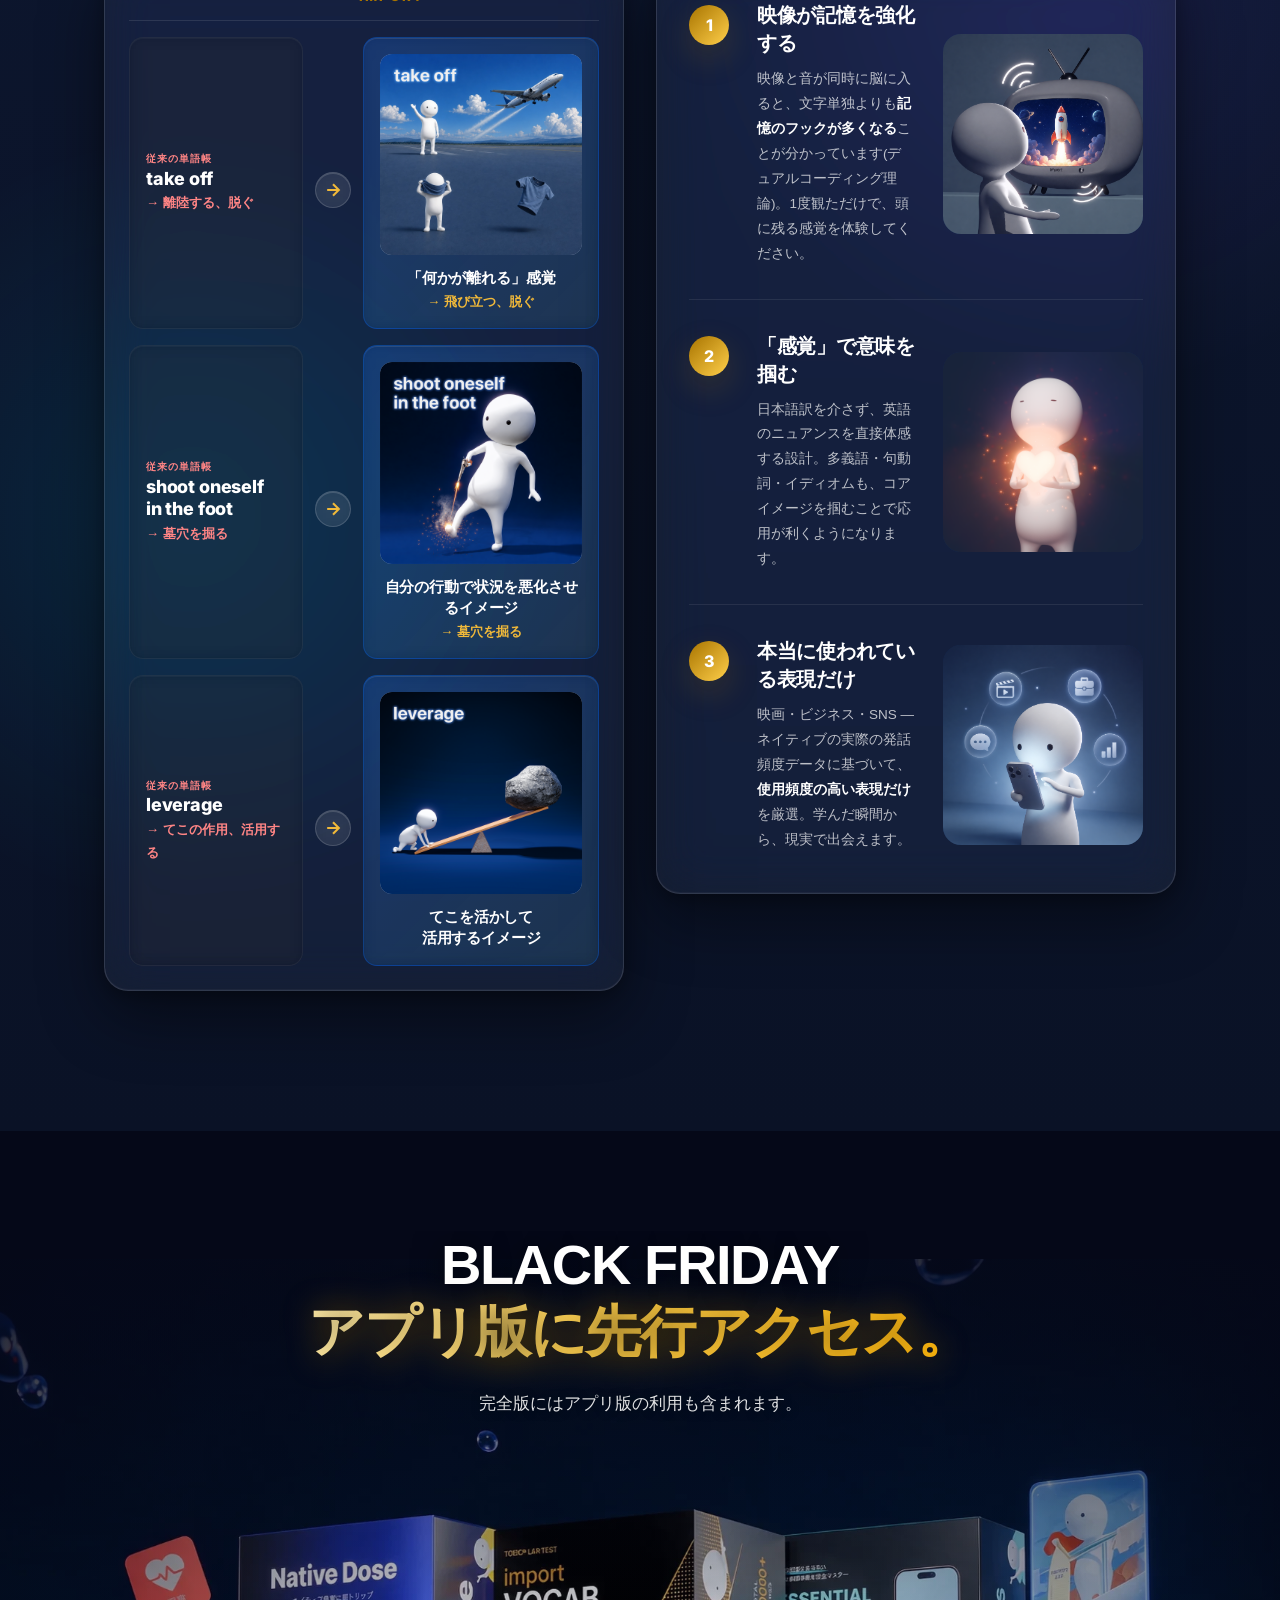
==== commit 7aa17e76: "feat: Black Friday版の購入者の声の背景を白に変更 カードと注記は薄いグレーにして、白い背景の上でも面として見えるようにする。  Co-Authored-By: Claude Fabl" ====
--- a/blackfriday.html
+++ b/blackfriday.html
@@ -6185,6 +6185,13 @@
   body.theme-blackfriday .urgency-num{width: 36px; height: 36px; font-size: 16px}
   body.theme-blackfriday .urgency-lbl{margin: 0 4px 3px 2px; font-size: 11px}
 }
+
+/* --- 購入者の声：背景を白にする ---
+   すぐ下の「悩み」のセクションと同じ薄いグレーで、境目が余白だけになっていた。白にして区切りをはっきりさせる。 */
+body.theme-blackfriday .voices{background: #fff}
+/* 声のカードと下の注記は元々白で、細い枠線だけになる。白い背景の上でも面として見えるよう、薄いグレーにする（FAQ の項目と同じ色） */
+body.theme-blackfriday .voice,
+body.theme-blackfriday .voices-note{background: var(--bg-soft)}
 </style>
 </head>
 <body class="sale-mode-discount-only theme-blackfriday" data-lp-variant="blackfriday">
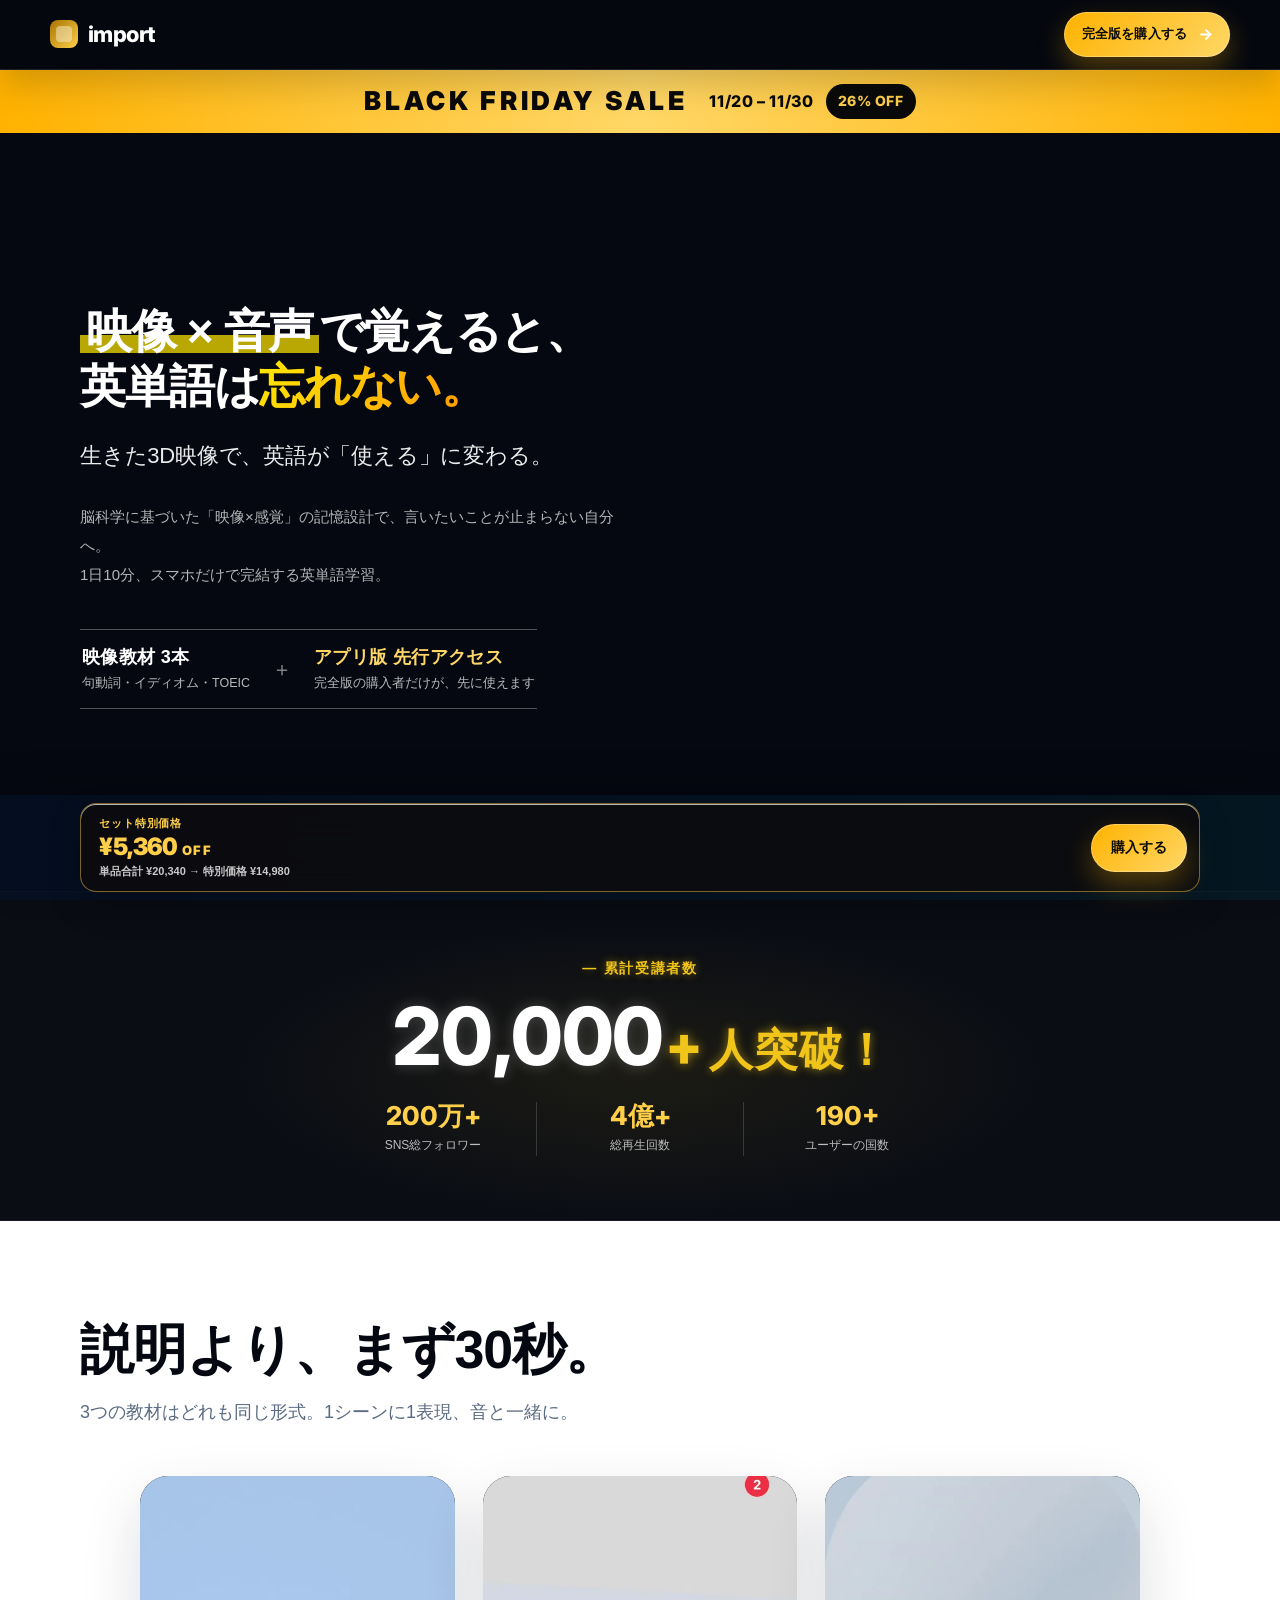
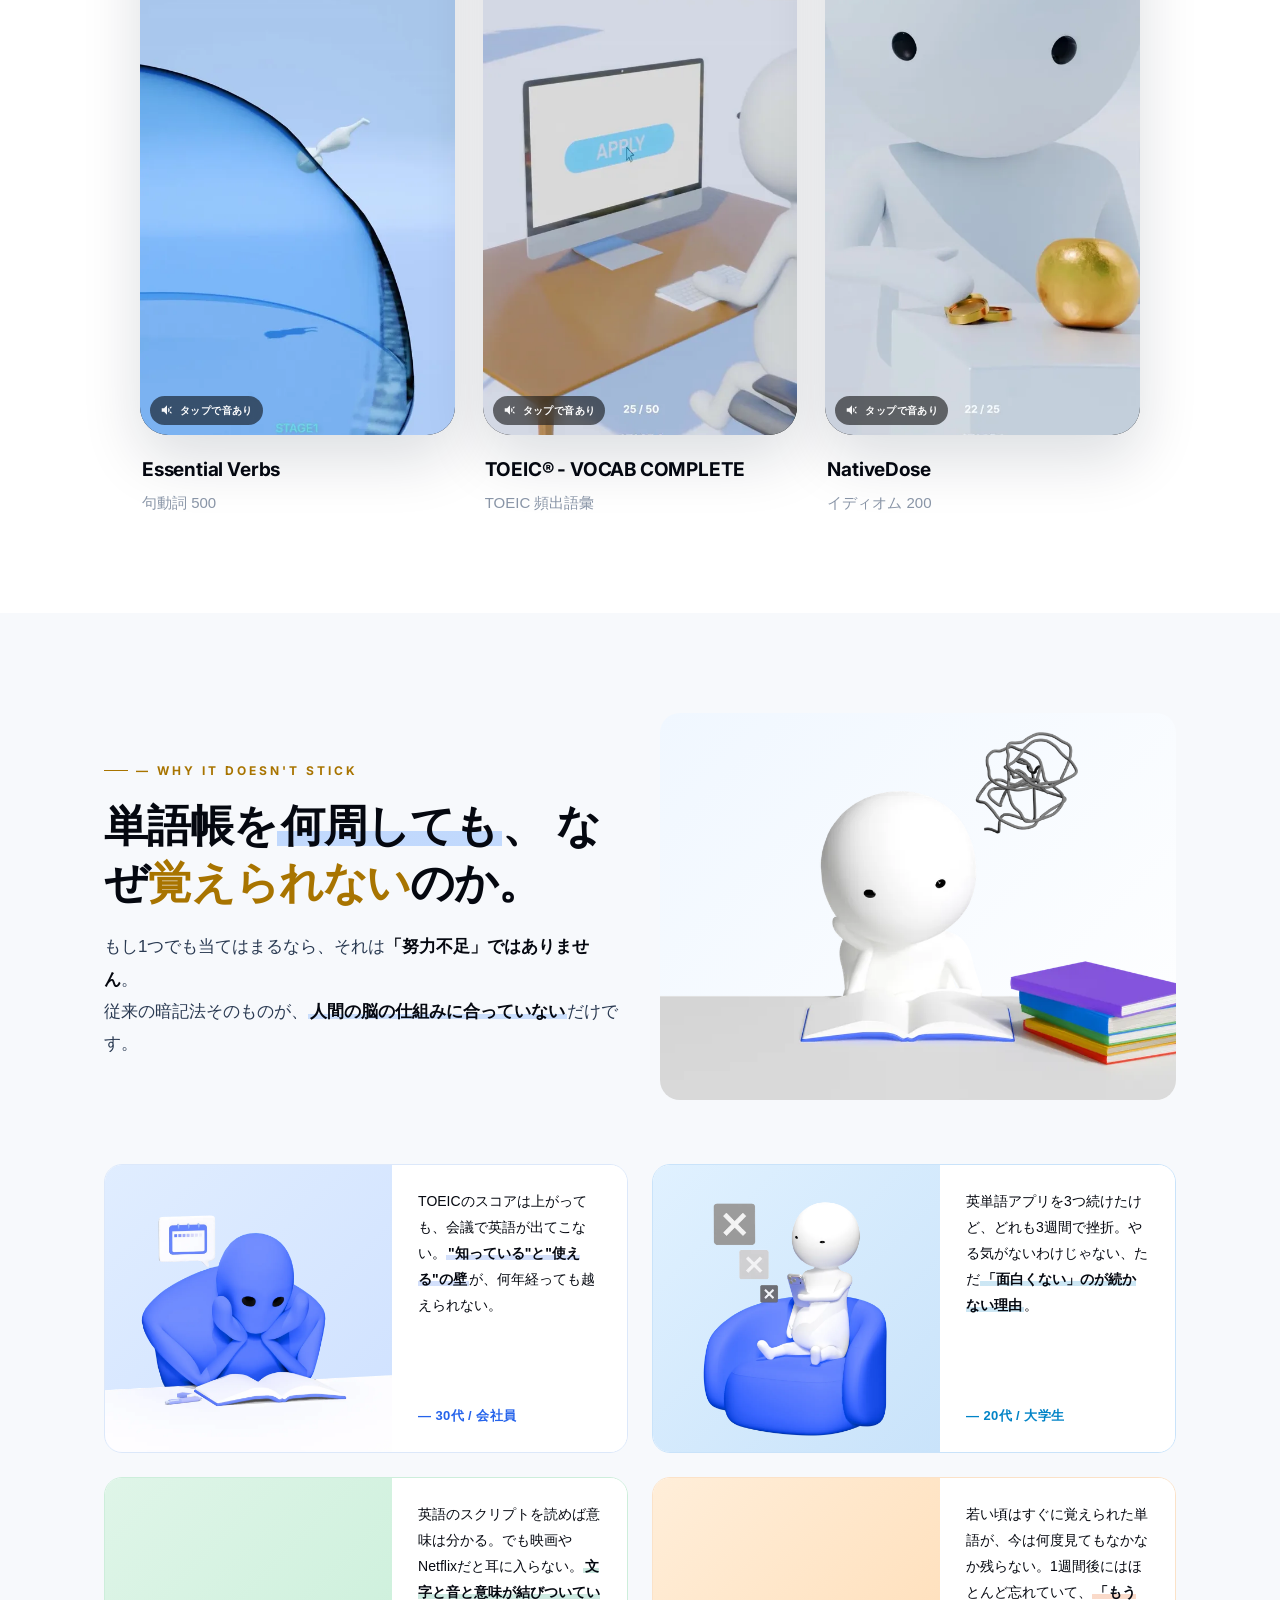
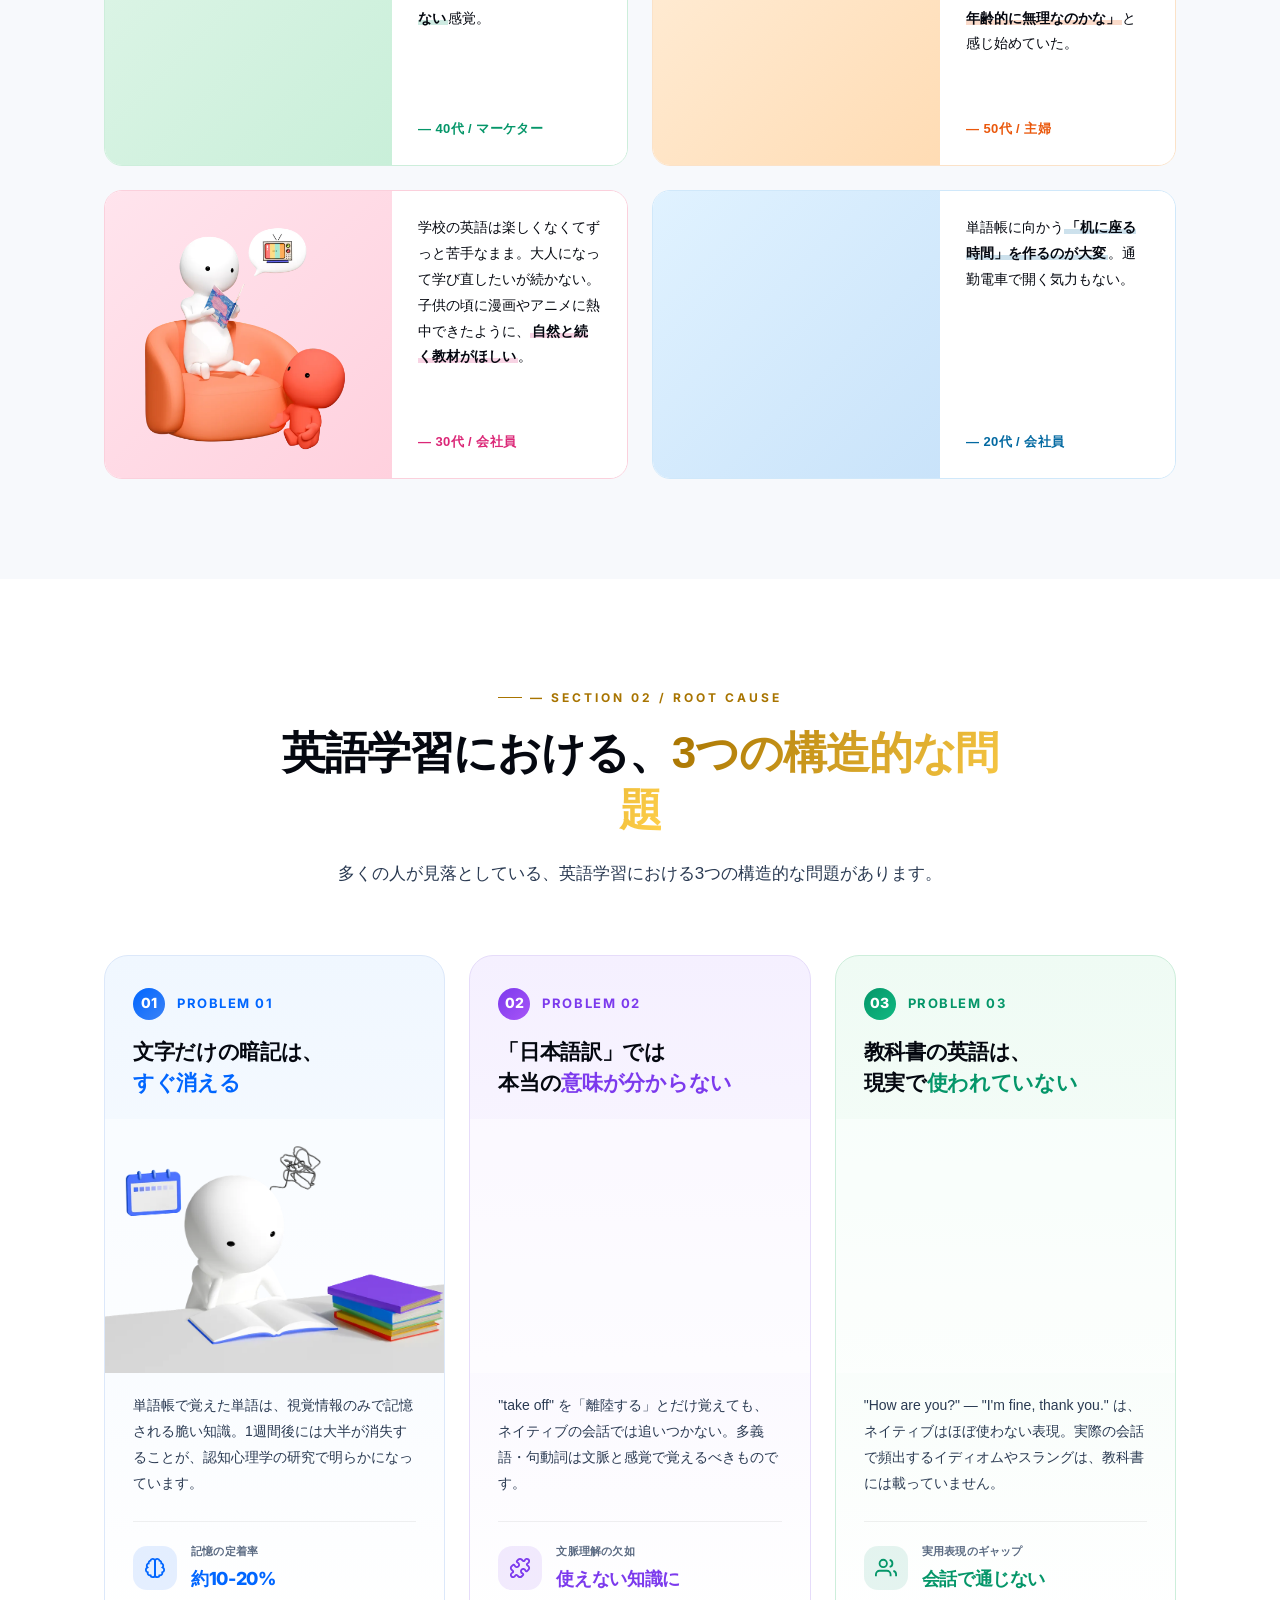
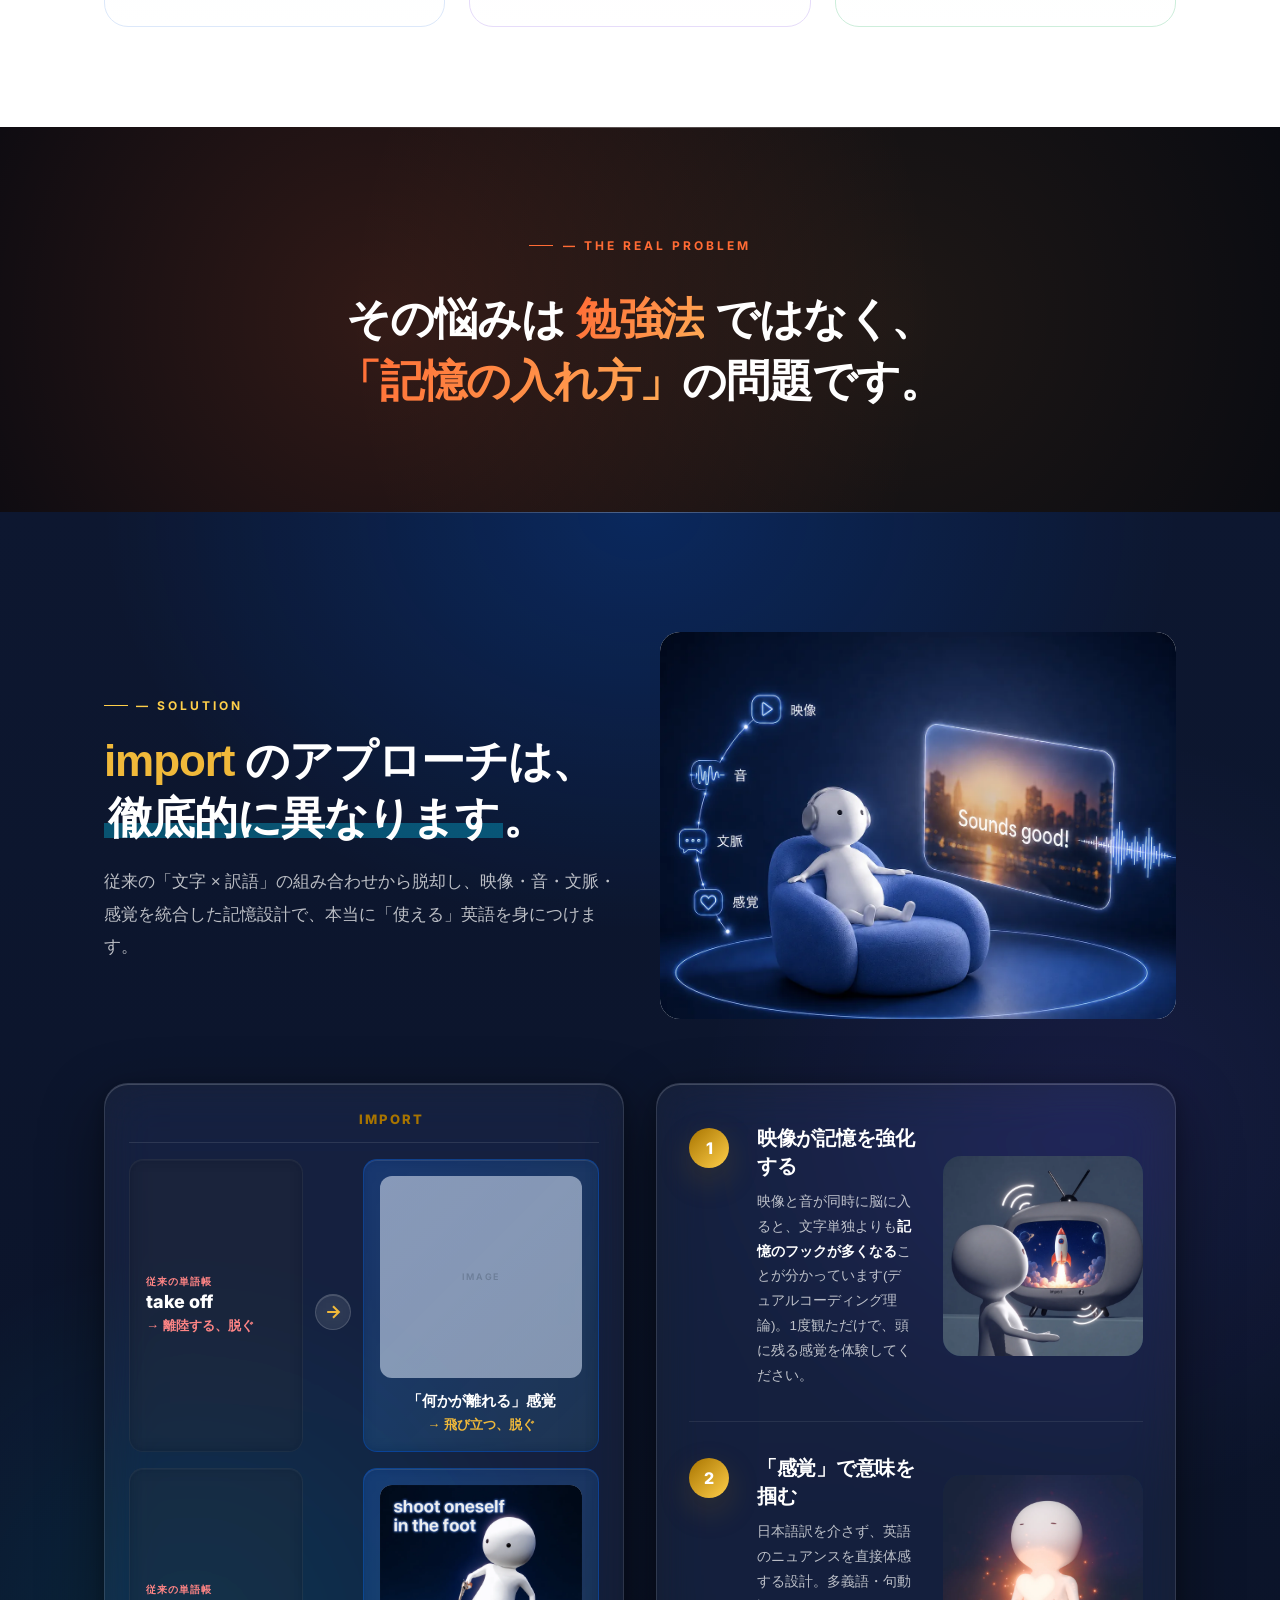
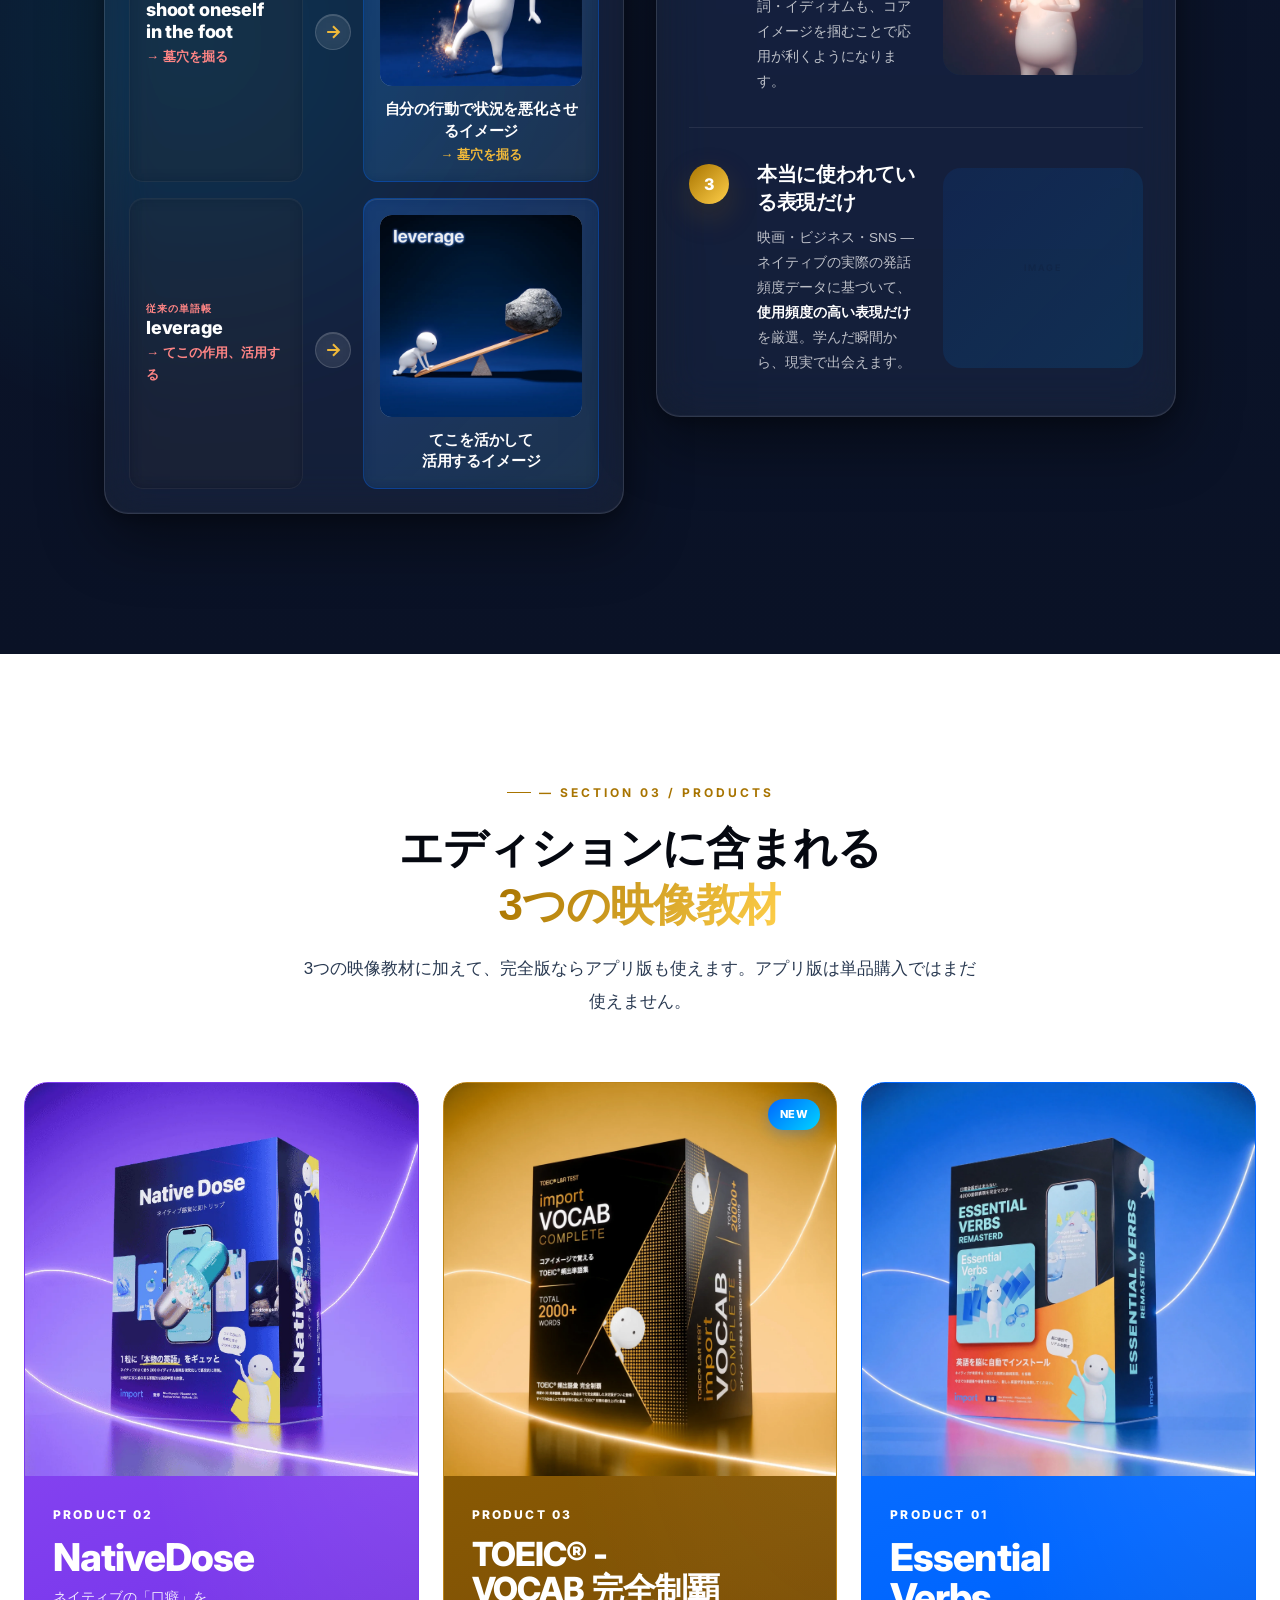
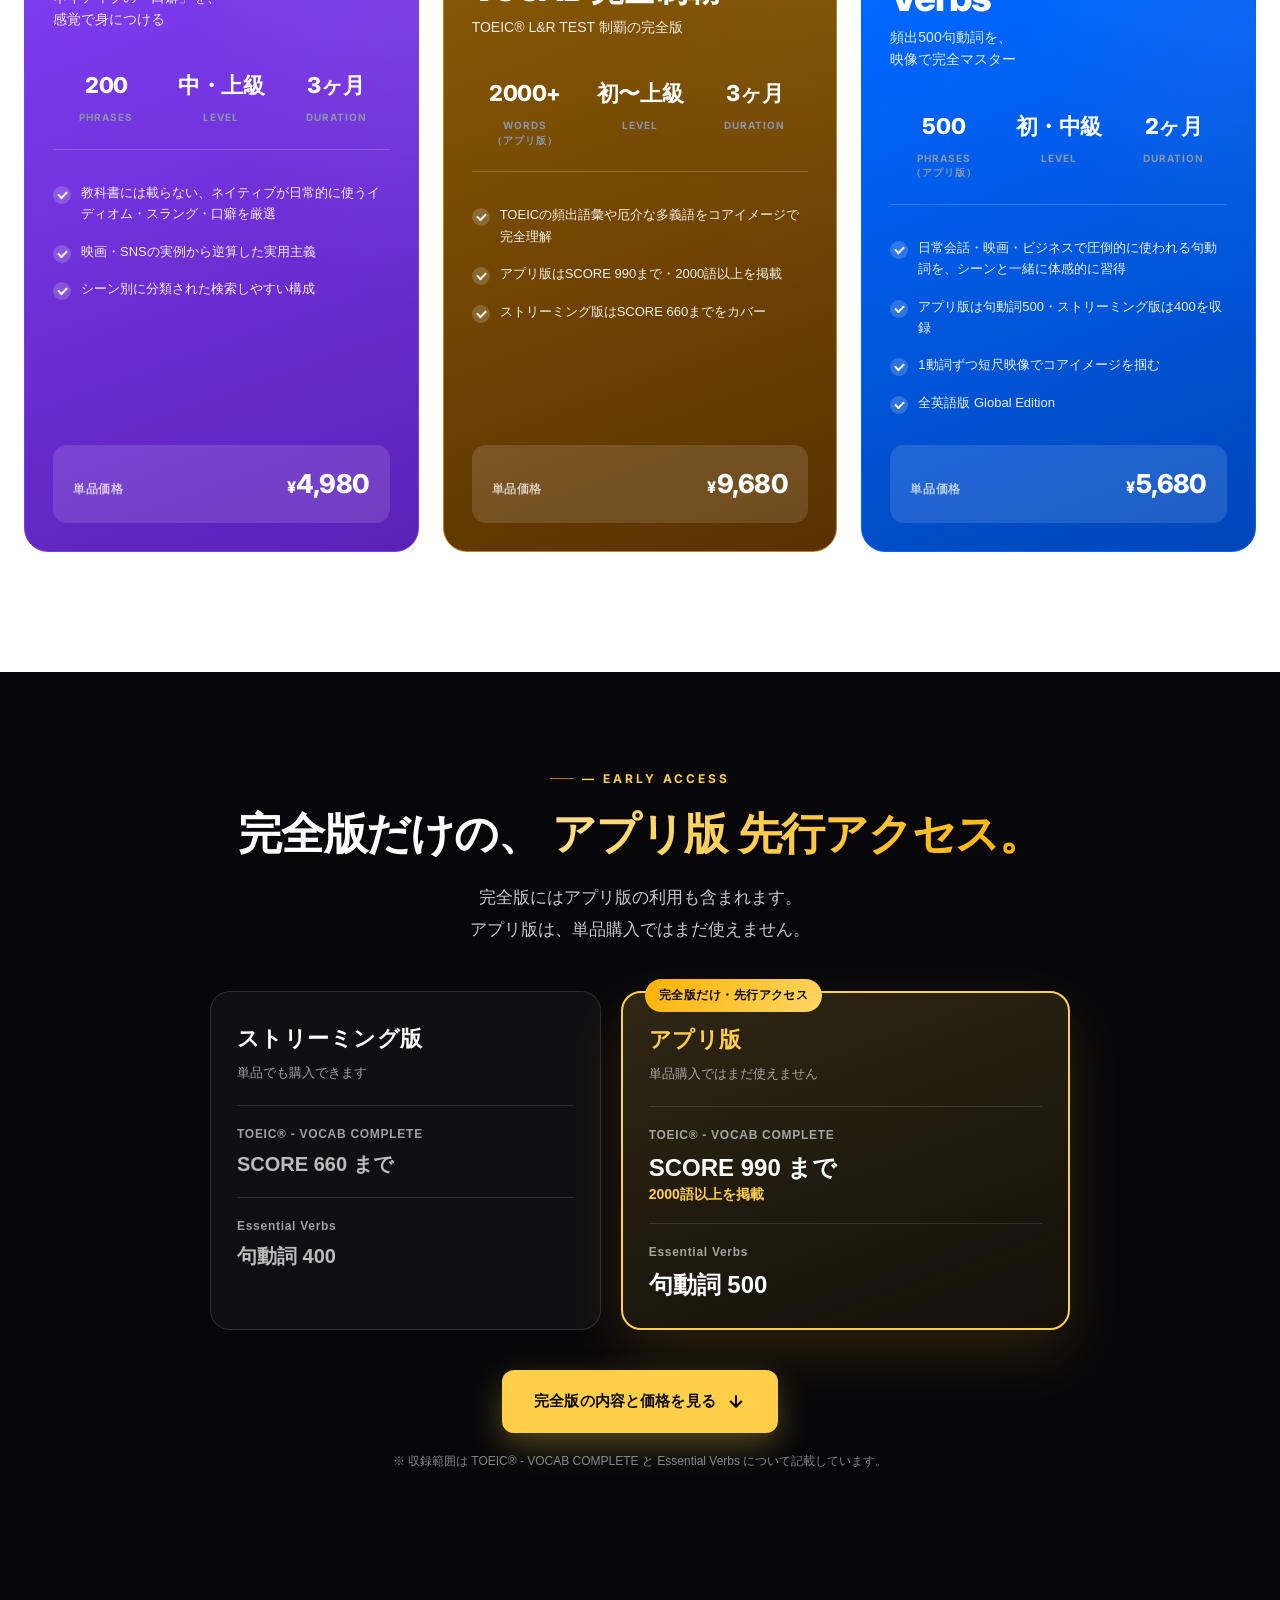
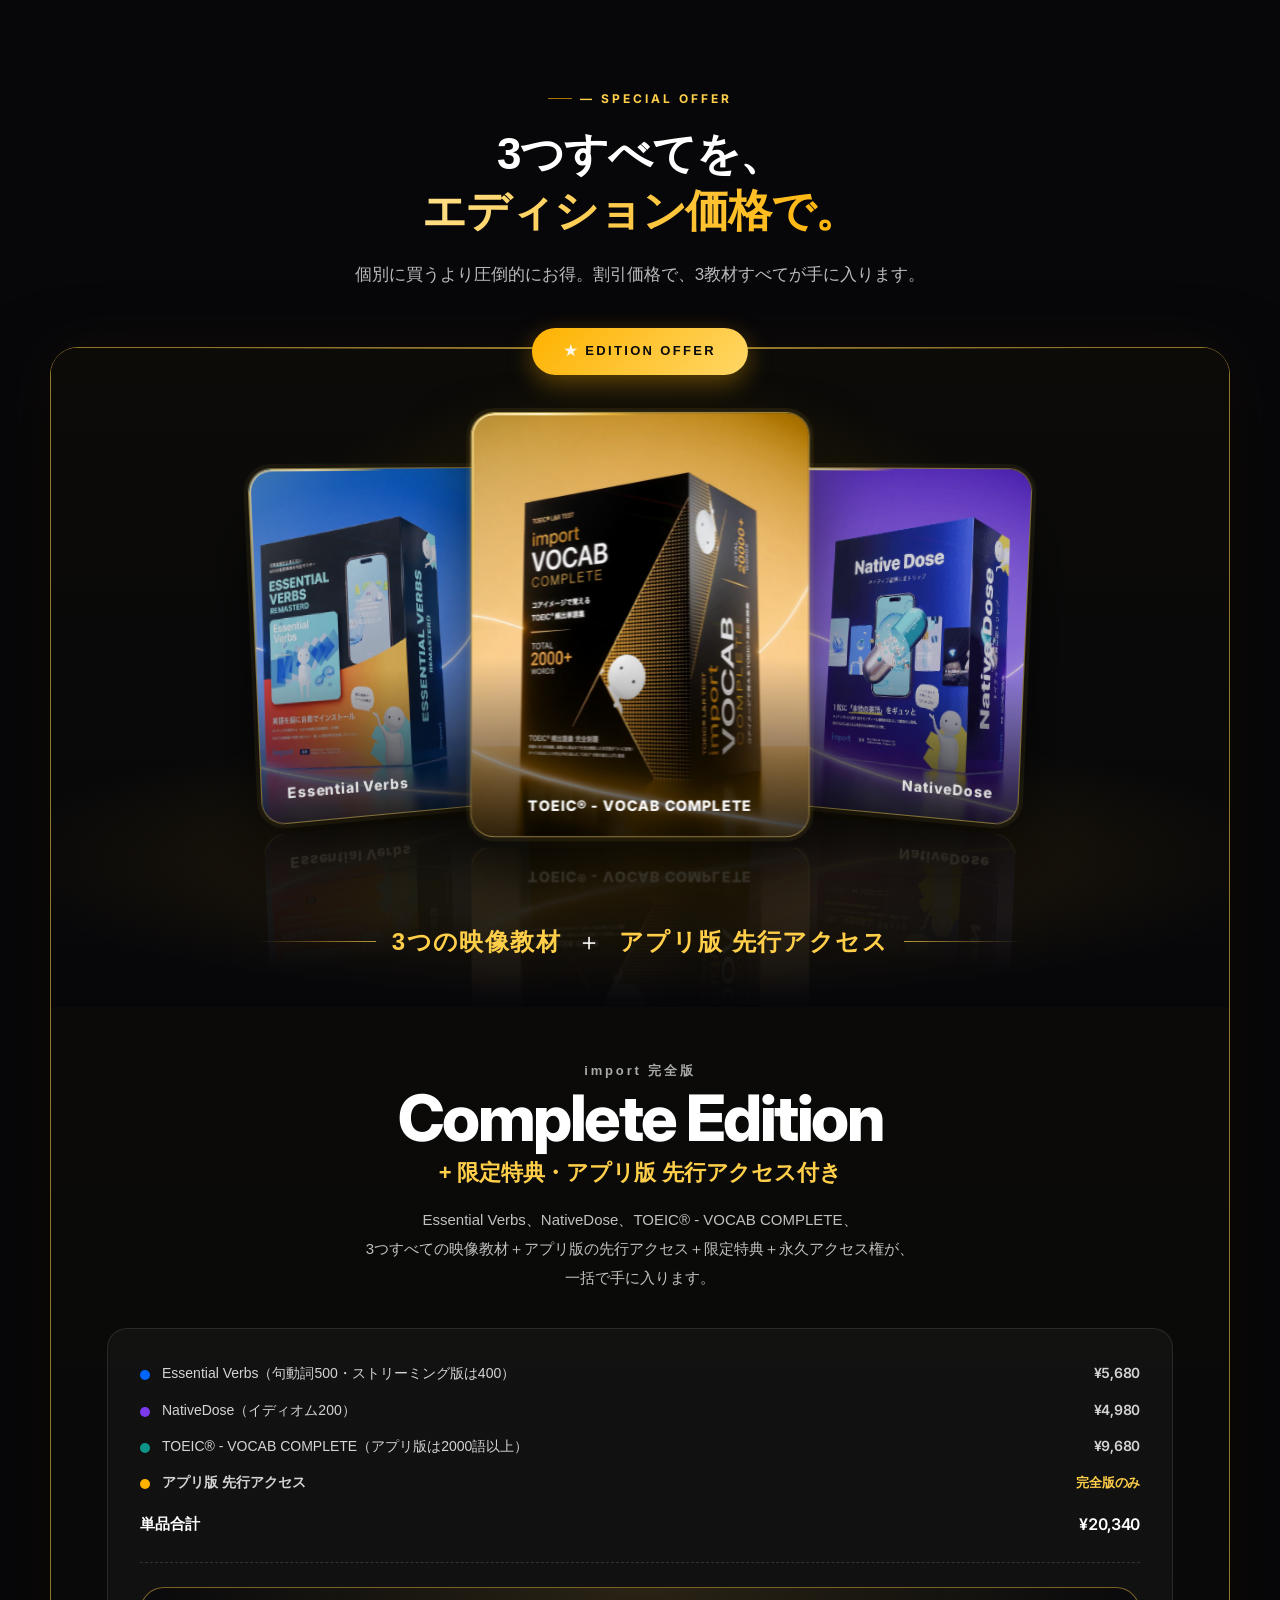
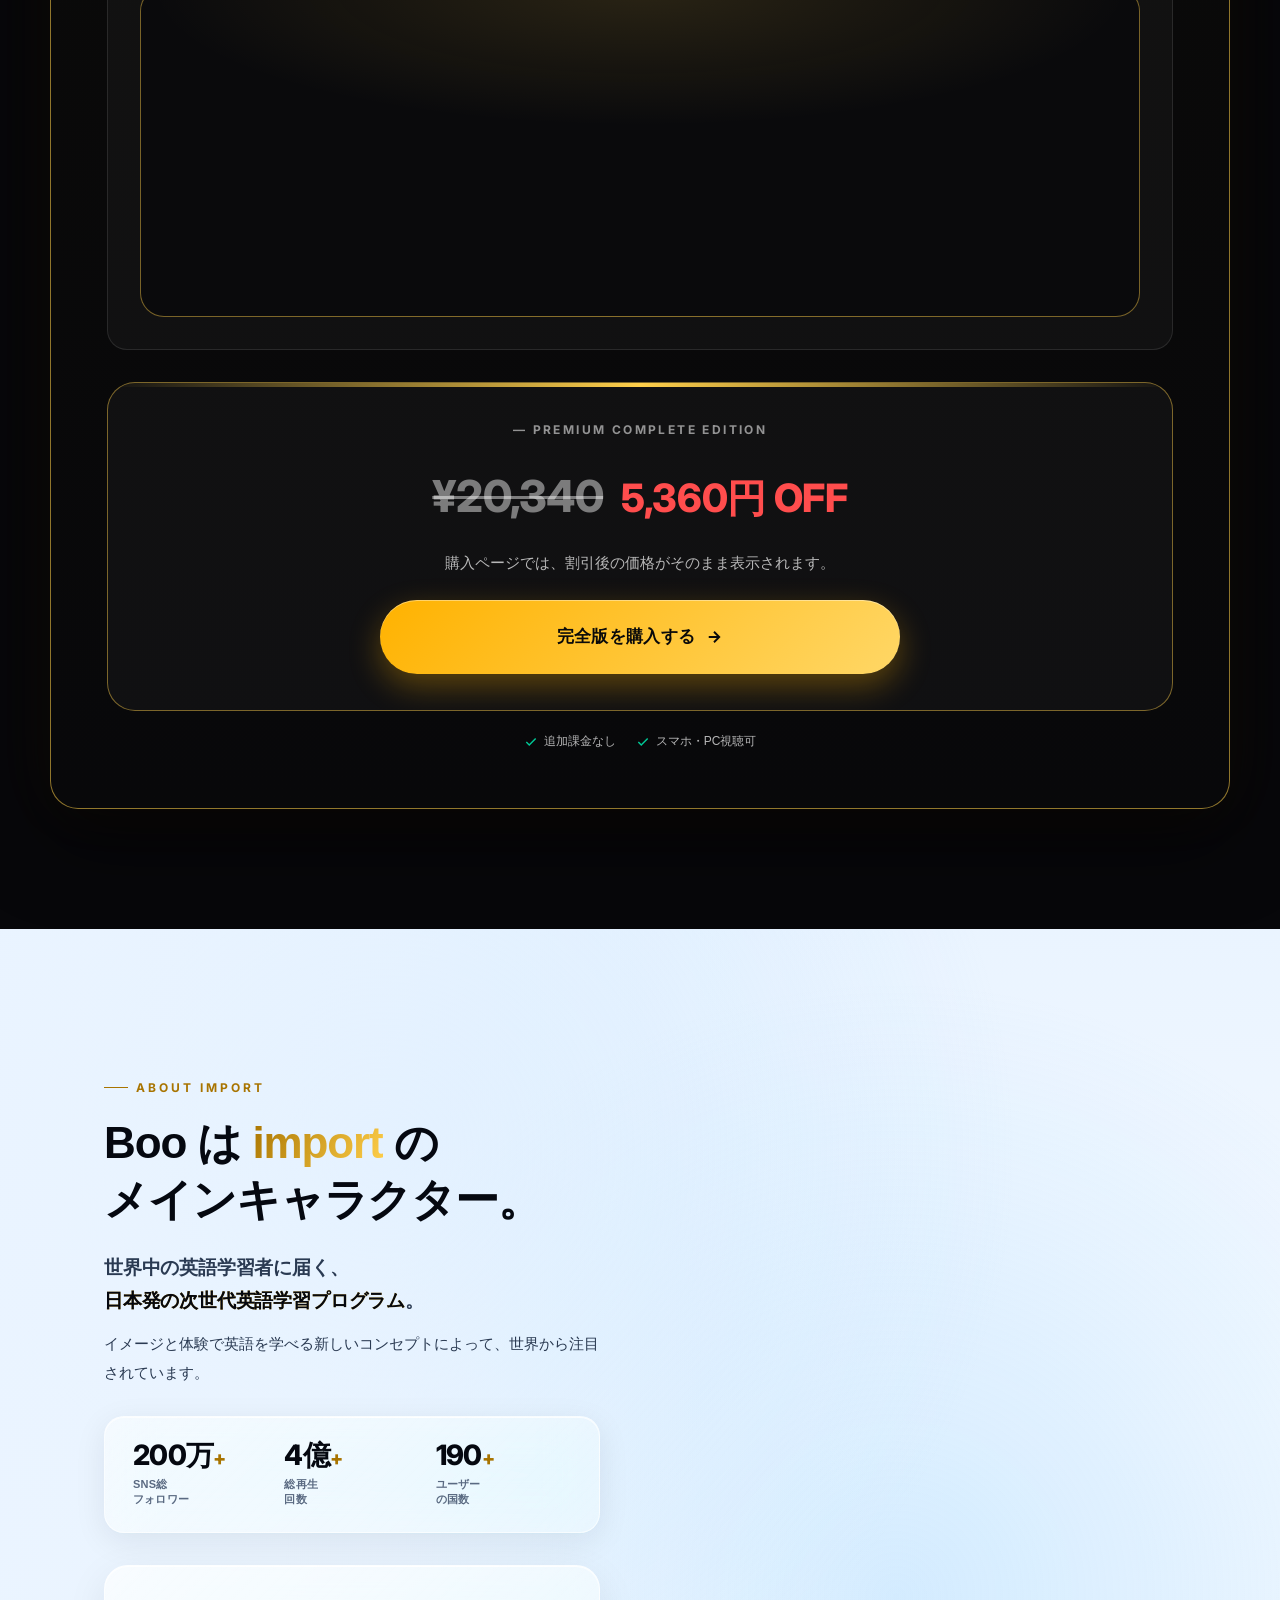
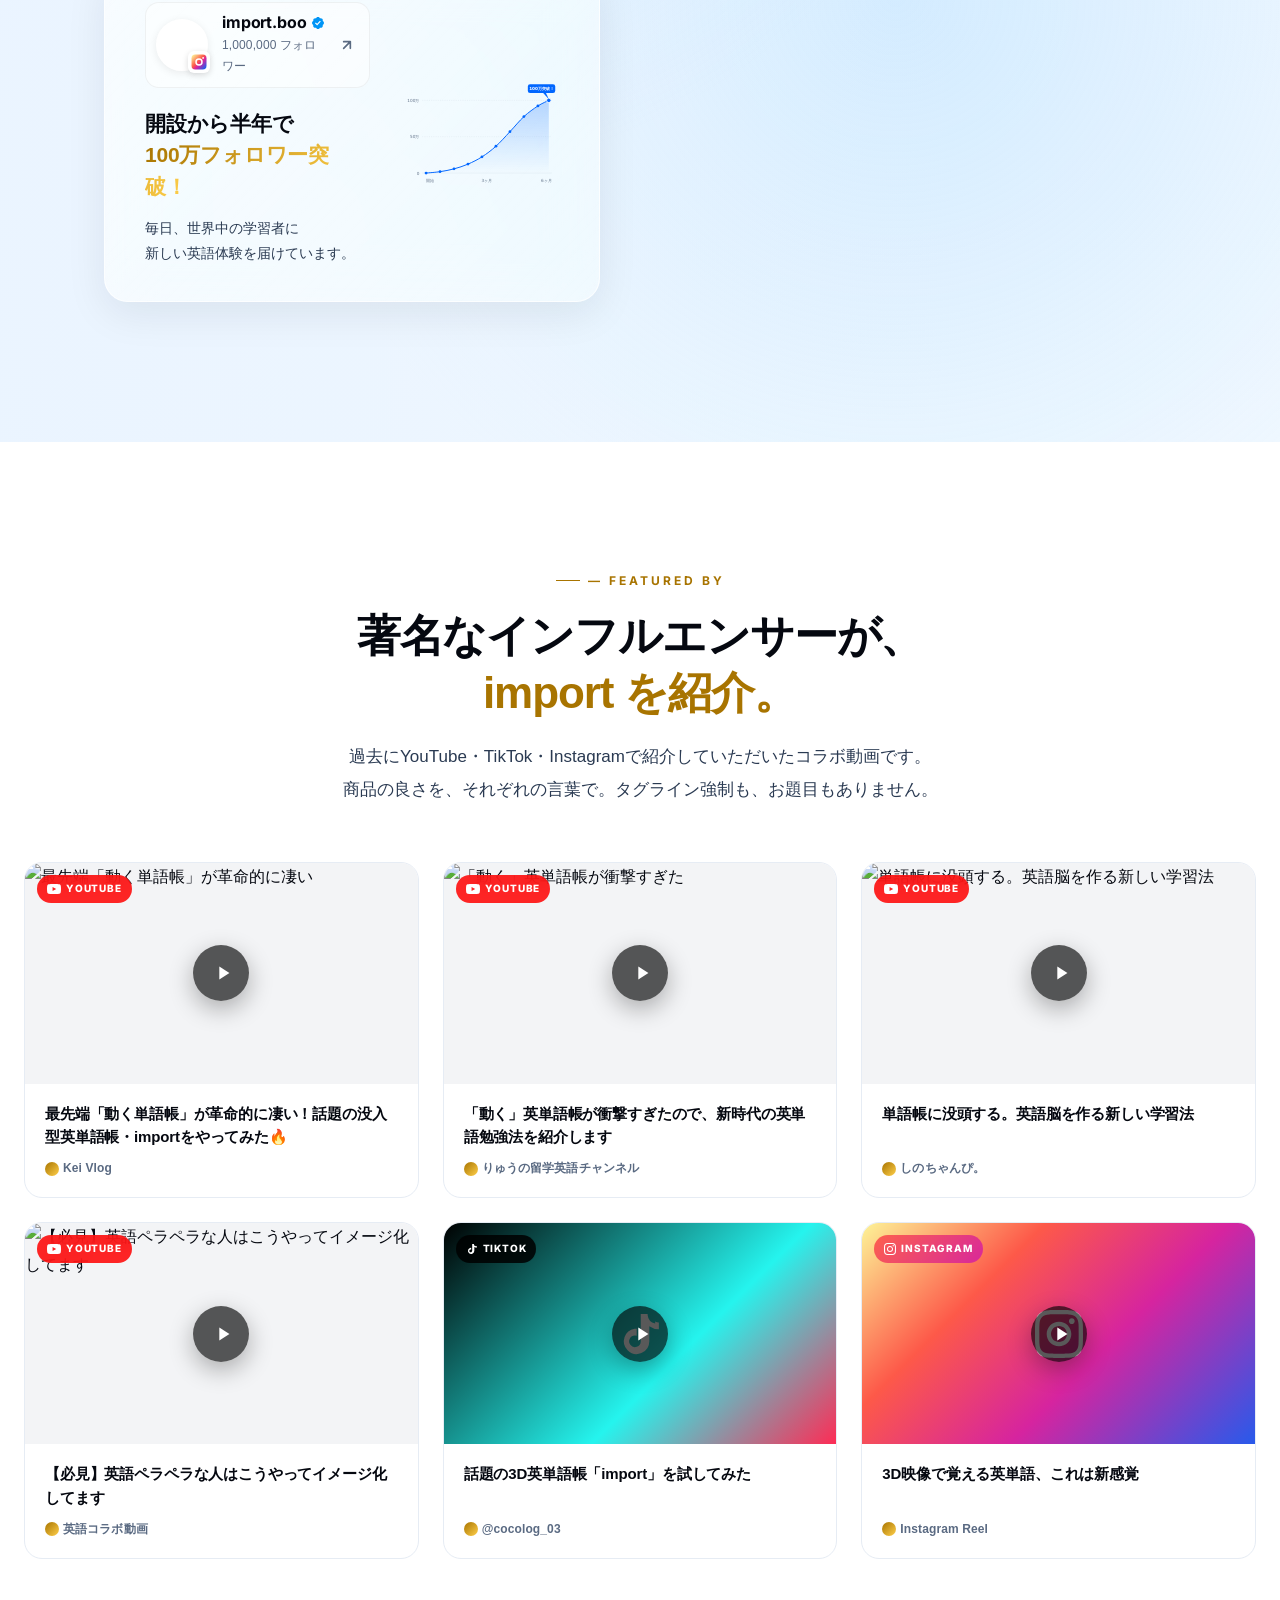
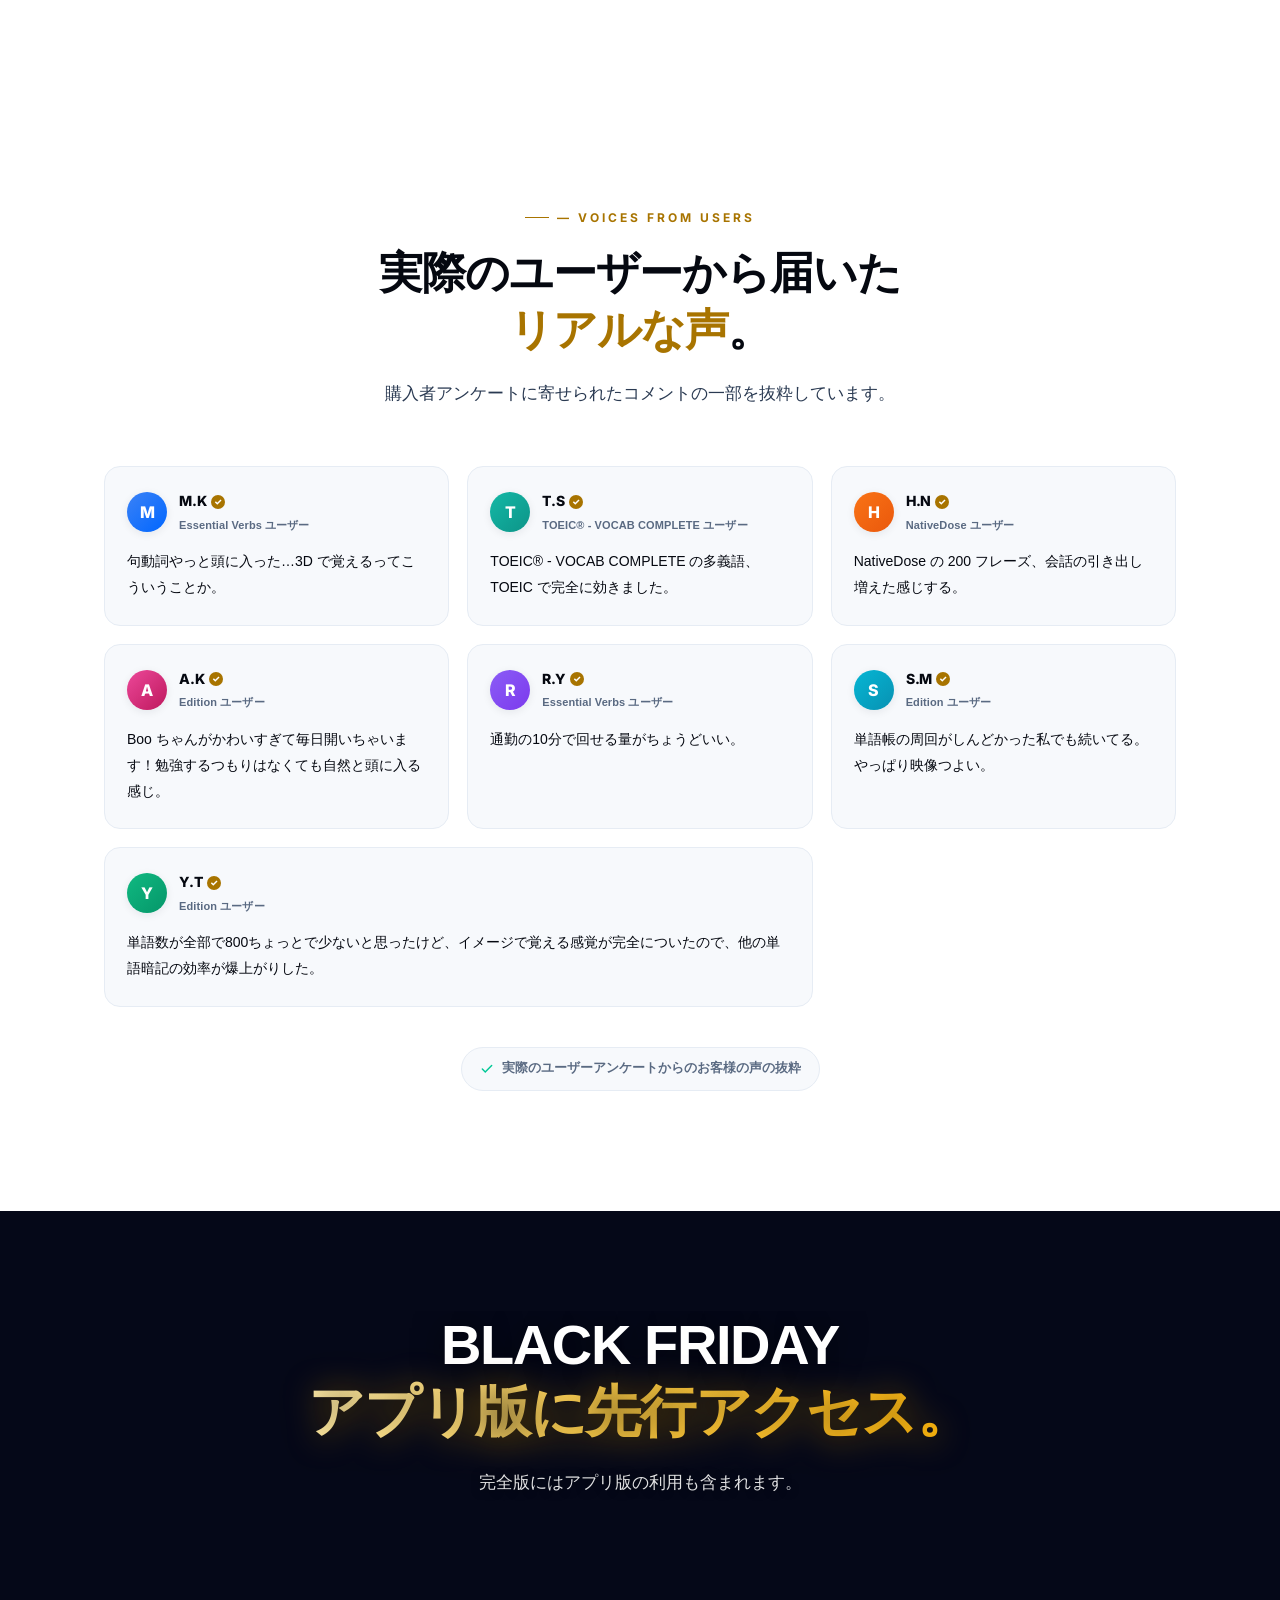
==== commit 50479c47: "feat: Black Friday版のコンバージョン改善5点（並び・ボタン文言・数字・カウントダウン・表示の速さ） - 並び：悩み→問題→解決策を、商品・価格の前へ（価値を知る前に価格を見ないように" ====
--- a/blackfriday.html
+++ b/blackfriday.html
@@ -6192,6 +6192,27 @@
 /* 声のカードと下の注記は元々白で、細い枠線だけになる。白い背景の上でも面として見えるよう、薄いグレーにする（FAQ の項目と同じ色） */
 body.theme-blackfriday .voice,
 body.theme-blackfriday .voices-note{background: var(--bg-soft)}
+
+/* --- 累計受講者数の下に出す、SNSの規模の3つの数字 --- */
+.achievement-stats{
+  display: flex; justify-content: center; gap: 0;
+  margin: 26px auto 0; padding: 0; list-style: none; max-width: 620px;
+}
+.achievement-stats li{flex: 1 1 0; display: flex; flex-direction: column; align-items: center; gap: 4px; padding: 0 14px}
+.achievement-stats li + li{border-left: 1px solid rgba(255,255,255,0.16)}
+.achievement-stats strong{font-family: var(--en); font-size: 26px; font-weight: 800; line-height: 1.1; color: #ffcf4a; white-space: nowrap}
+.achievement-stats span{font-size: 12px; color: rgba(255,255,255,0.72); white-space: nowrap}
+@media (max-width: 768px){
+  .achievement-stats{margin-top: 20px}
+  .achievement-stats li{padding: 0 6px}
+  .achievement-stats strong{font-size: 20px}
+  .achievement-stats span{font-size: 10.5px}
+}
+
+/* --- カウントダウンは「オファーのカード内」と「画面下の固定バー」の2か所にする ---
+   最終CTAの帯は出さない（期限は、すぐ上の価格カードの日付と、画面下の固定バーで分かる）。
+   期限の表示が多すぎると、急かされている印象が強くなるため。 */
+body.theme-blackfriday .final-countdown{display: none}
 </style>
 </head>
 <body class="sale-mode-discount-only theme-blackfriday" data-lp-variant="blackfriday">
@@ -6209,8 +6230,8 @@
         <span class="nav-offer-copy"><span class="sale-mode-copy-scheduled">BLACK FRIDAY SALE 開催中</span><span class="sale-mode-copy-discount-only">import 完全版 セール中</span><span class="sale-mode-copy-regular">import 完全版 <span data-sale-regular-price>¥20,340</span></span></span>
       </div>
       <a href="https://www.import-language.com/ja/products/import完全版-premium-complete-edition-lp用割引" class="nav-purchase" data-purchase-cta="header_sticky">
-        <span class="label-full">import完全版を手に入れる</span>
-        <span class="label-short">完全版を手に入れる</span>
+        <span class="label-full">完全版を購入する</span>
+        <span class="label-short">完全版を購入する</span>
         <svg width="17" height="17" viewBox="0 0 24 24" fill="none" stroke="currentColor" stroke-width="2.6"><path d="M5 12h14M12 5l7 7-7 7"/></svg>
       </a>
       <button class="nav-burger" aria-label="メニュー" onclick="document.body.classList.toggle('menu-open')">
@@ -6239,7 +6260,7 @@
 <section class="hero">
   <picture class="hero-bg">
     <source media="(max-width: 768px)" srcset="images/hero-mobile-bf.webp">
-    <img src="images/hero-pc-bf.webp" alt="import" />
+    <img fetchpriority="high" decoding="async" src="images/hero-pc-bf.webp" alt="import" />
   </picture>
   <div class="hero-overlay"></div>
 
@@ -6376,6 +6397,11 @@
       <span class="num plus">+</span>
       <span class="num suffix">人突破！</span>
     </div>
+    <ul class="achievement-stats">
+      <li><strong>200万+</strong><span>SNS総フォロワー</span></li>
+      <li><strong>4億+</strong><span>総再生回数</span></li>
+      <li><strong>190+</strong><span>ユーザーの国数</span></li>
+    </ul>
   </div>
 </section>
 
@@ -6390,7 +6416,7 @@
 
       <article class="inside-product theme-blue" data-modal-src="videos/preview-essential-verbs.mp4">
         <div class="inside-video-wrap">
-          <video class="inside-video" autoplay muted loop playsinline preload="metadata" poster="images/poster-essential-verbs.jpg">
+          <video class="inside-video" muted loop playsinline preload="none" data-lazy-autoplay poster="images/webp/poster-essential-verbs.webp">
             <source src="videos/preview-essential-verbs.mp4" type="video/mp4">
           </video>
           <div class="inside-video-overlay">
@@ -6409,7 +6435,7 @@
 
       <article class="inside-product theme-gold" data-modal-src="videos/preview-toeic-vocab.mp4">
         <div class="inside-video-wrap">
-          <video class="inside-video" autoplay muted loop playsinline preload="metadata" poster="images/poster-silver-express.jpg">
+          <video class="inside-video" muted loop playsinline preload="none" data-lazy-autoplay poster="images/webp/poster-silver-express.webp">
             <source src="videos/preview-toeic-vocab.mp4" type="video/mp4">
           </video>
           <div class="inside-video-overlay">
@@ -6428,7 +6454,7 @@
 
       <article class="inside-product theme-purple" data-modal-src="videos/preview-nativedose.mp4">
         <div class="inside-video-wrap">
-          <video class="inside-video" autoplay muted loop playsinline preload="metadata" poster="images/poster-nativedose.jpg">
+          <video class="inside-video" muted loop playsinline preload="none" data-lazy-autoplay poster="images/webp/poster-nativedose.webp">
             <source src="videos/preview-nativedose.mp4" type="video/mp4">
           </video>
           <div class="inside-video-overlay">
@@ -6462,6 +6488,383 @@
   </div>
 </div>
 
+<!-- ========== EMPATHY (Voice bubbles) ========== -->
+<section class="empathy">
+  <div class="wrap">
+    <div class="empathy-header">
+      <div class="empathy-header-text">
+        <div class="section-eyebrow">— Why It Doesn't Stick</div>
+        <h2 class="section-title">
+          単語帳を<span class="title-accent">何周しても</span>、<br class="mb-br">
+          なぜ<span class="blue">覚えられない</span>のか。
+        </h2>
+        <p class="section-lead">
+          もし1つでも当てはまるなら、それは<strong>「努力不足」ではありません</strong>。<br>従来の暗記法そのものが、<span class="lead-accent">人間の脳の仕組みに合っていない</span>だけです。
+        </p>
+      </div>
+      <div class="empathy-header-image">
+        <picture>
+          <img loading="lazy" decoding="async" src="images/webp/empathy-hero.webp" alt="" />
+        </picture>
+      </div>
+    </div>
+
+    <div class="bubbles-grid">
+      <article class="bubble bubble-blue">
+        <div class="bubble-image">
+          <picture>
+            <img loading="lazy" decoding="async" src="images/webp/empathy-01.webp" alt="" onerror="this.parentElement.parentElement.classList.add('no-image')" />
+          </picture>
+          <div class="bubble-image-fallback"><span>image</span></div>
+        </div>
+        <div class="bubble-content">
+          <p class="bubble-text">TOEICのスコアは上がっても、会議で英語が出てこない。<span class="bubble-accent">"知っている"と"使える"の壁</span>が、何年経っても越えられない。</p>
+          <span class="who">— 30代 / 会社員</span>
+        </div>
+      </article>
+
+      <article class="bubble bubble-cyan">
+        <div class="bubble-image">
+          <picture>
+            <img loading="lazy" decoding="async" src="images/webp/empathy-02.webp" alt="" onerror="this.parentElement.parentElement.classList.add('no-image')" />
+          </picture>
+          <div class="bubble-image-fallback"><span>image</span></div>
+        </div>
+        <div class="bubble-content">
+          <p class="bubble-text">英単語アプリを3つ続けたけど、どれも3週間で挫折。やる気がないわけじゃない、ただ<span class="bubble-accent">「面白くない」のが続かない理由</span>。</p>
+          <span class="who">— 20代 / 大学生</span>
+        </div>
+      </article>
+
+      <article class="bubble bubble-green">
+        <div class="bubble-image">
+          <picture>
+            <img loading="lazy" decoding="async" src="images/webp/empathy-03.webp" alt="" onerror="this.parentElement.parentElement.classList.add('no-image')" />
+          </picture>
+          <div class="bubble-image-fallback"><span>image</span></div>
+        </div>
+        <div class="bubble-content">
+          <p class="bubble-text">英語のスクリプトを読めば意味は分かる。でも映画やNetflixだと耳に入らない。<span class="bubble-accent">文字と音と意味が結びついていない</span>感覚。</p>
+          <span class="who">— 40代 / マーケター</span>
+        </div>
+      </article>
+
+      <article class="bubble bubble-orange">
+        <div class="bubble-image">
+          <picture>
+            <img loading="lazy" decoding="async" src="images/webp/empathy-04.webp" alt="" onerror="this.parentElement.parentElement.classList.add('no-image')" />
+          </picture>
+          <div class="bubble-image-fallback"><span>image</span></div>
+        </div>
+        <div class="bubble-content">
+          <p class="bubble-text">若い頃はすぐに覚えられた単語が、今は何度見てもなかなか残らない。1週間後にはほとんど忘れていて、<span class="bubble-accent">「もう年齢的に無理なのかな」</span>と感じ始めていた。</p>
+          <span class="who">— 50代 / 主婦</span>
+        </div>
+      </article>
+
+      <article class="bubble bubble-pink">
+        <div class="bubble-image">
+          <picture>
+            <img loading="lazy" decoding="async" src="images/webp/empathy-05.webp" alt="" onerror="this.parentElement.parentElement.classList.add('no-image')" />
+          </picture>
+          <div class="bubble-image-fallback"><span>image</span></div>
+        </div>
+        <div class="bubble-content">
+          <p class="bubble-text">学校の英語は楽しくなくてずっと苦手なまま。大人になって学び直したいが続かない。子供の頃に漫画やアニメに熱中できたように、<span class="bubble-accent">自然と続く教材がほしい</span>。</p>
+          <span class="who">— 30代 / 会社員</span>
+        </div>
+      </article>
+
+      <article class="bubble bubble-skyblue">
+        <div class="bubble-image">
+          <picture>
+            <img loading="lazy" decoding="async" src="images/webp/empathy-06.webp" alt="" onerror="this.parentElement.parentElement.classList.add('no-image')" />
+          </picture>
+          <div class="bubble-image-fallback"><span>image</span></div>
+        </div>
+        <div class="bubble-content">
+          <p class="bubble-text">単語帳に向かう<span class="bubble-accent">「机に座る時間」を作るのが大変</span>。通勤電車で開く気力もない。</p>
+          <span class="who">— 20代 / 会社員</span>
+        </div>
+      </article>
+    </div>
+  </div>
+</section>
+
+<!-- ========== PROBLEM 3 ========== -->
+<section class="problem-3">
+  <div class="wrap">
+    <div class="p3-intro">
+      <div class="section-eyebrow" style="justify-content: center; display: inline-flex">— SECTION 02 / Root Cause</div>
+      <h2 class="section-title" style="text-align: center">
+        英語学習における、<br class="mb-br"><span class="gradient">3つの構造的な問題</span>
+      </h2>
+      <p class="section-lead" style="margin: 0 auto; text-align: center">
+        多くの人が見落としている、英語学習における3つの構造的な問題があります。
+      </p>
+    </div>
+
+    <div class="p3-grid">
+      <!-- Problem 01 -->
+      <article class="p3-card p3-card-blue">
+        <div class="p3-card-header">
+          <span class="p3-num-badge">01</span>
+          <span class="p3-num-label">PROBLEM 01</span>
+        </div>
+        <h3 class="p3-card-title">
+          文字だけの暗記は、<br>
+          <span class="p3-accent-blue">すぐ消える</span>
+        </h3>
+        <div class="p3-card-image">
+          <picture>
+            <img loading="lazy" decoding="async" src="images/webp/problem-01.webp" alt="文字暗記の問題" />
+          </picture>
+        </div>
+        <p class="p3-card-body">
+          単語帳で覚えた単語は、視覚情報のみで記憶される脆い知識。1週間後には大半が消失することが、認知心理学の研究で明らかになっています。
+        </p>
+        <div class="p3-card-metric">
+          <div class="p3-metric-icon p3-metric-blue">
+            <svg width="22" height="22" viewBox="0 0 24 24" fill="none" stroke="currentColor" stroke-width="2"><path d="M9.5 2A2.5 2.5 0 0 1 12 4.5v15a2.5 2.5 0 0 1-4.96.44 2.5 2.5 0 0 1-2.96-3.08 3 3 0 0 1-.34-5.58 2.5 2.5 0 0 1 1.32-4.24 2.5 2.5 0 0 1 1.98-3A2.5 2.5 0 0 1 9.5 2Z"/><path d="M14.5 2A2.5 2.5 0 0 0 12 4.5v15a2.5 2.5 0 0 0 4.96.44 2.5 2.5 0 0 0 2.96-3.08 3 3 0 0 0 .34-5.58 2.5 2.5 0 0 0-1.32-4.24 2.5 2.5 0 0 0-1.98-3A2.5 2.5 0 0 0 14.5 2Z"/></svg>
+          </div>
+          <div class="p3-metric-text">
+            <div class="p3-metric-label">記憶の定着率</div>
+            <div class="p3-metric-value p3-accent-blue">約10-20%</div>
+          </div>
+        </div>
+      </article>
+
+      <!-- Problem 02 -->
+      <article class="p3-card p3-card-purple">
+        <div class="p3-card-header">
+          <span class="p3-num-badge">02</span>
+          <span class="p3-num-label">PROBLEM 02</span>
+        </div>
+        <h3 class="p3-card-title">
+          「日本語訳」では<br>
+          本当の<span class="p3-accent-purple">意味が分からない</span>
+        </h3>
+        <div class="p3-card-image">
+          <picture>
+            <img loading="lazy" decoding="async" src="images/webp/problem-02.webp" alt="日本語訳の限界" />
+          </picture>
+        </div>
+        <p class="p3-card-body">
+          "take off" を「離陸する」とだけ覚えても、ネイティブの会話では追いつかない。多義語・句動詞は文脈と感覚で覚えるべきものです。
+        </p>
+        <div class="p3-card-metric">
+          <div class="p3-metric-icon p3-metric-purple">
+            <svg width="22" height="22" viewBox="0 0 24 24" fill="none" stroke="currentColor" stroke-width="2"><path d="M19.439 7.85c-.049.322.059.648.289.878l1.568 1.568c.47.47.706 1.087.706 1.704s-.235 1.233-.706 1.704l-1.611 1.611a.98.98 0 0 1-.837.276c-.47-.07-.802-.48-.968-.925a2.501 2.501 0 1 0-3.214 3.214c.446.166.855.497.925.968a.979.979 0 0 1-.276.837l-1.61 1.61a2.404 2.404 0 0 1-1.705.707 2.402 2.402 0 0 1-1.704-.706l-1.568-1.568a1.026 1.026 0 0 0-.877-.29c-.493.074-.84.504-1.02.968a2.5 2.5 0 1 1-3.237-3.237c.464-.18.894-.527.967-1.02a1.026 1.026 0 0 0-.289-.877l-1.568-1.568A2.402 2.402 0 0 1 1.998 12c0-.617.236-1.234.706-1.704L4.23 8.77c.24-.24.581-.353.917-.303.515.077.877.528 1.073 1.01a2.5 2.5 0 1 0 3.259-3.259c-.482-.196-.933-.558-1.01-1.073-.05-.336.062-.676.303-.917l1.525-1.525A2.402 2.402 0 0 1 12 1.998c.617 0 1.234.236 1.704.706l1.568 1.568c.23.23.556.338.877.29.493-.074.84-.504 1.02-.968a2.5 2.5 0 1 1 3.237 3.237c-.464.18-.894.527-.967 1.02Z"/></svg>
+          </div>
+          <div class="p3-metric-text">
+            <div class="p3-metric-label">文脈理解の欠如</div>
+            <div class="p3-metric-value p3-accent-purple">使えない知識に</div>
+          </div>
+        </div>
+      </article>
+
+      <!-- Problem 03 -->
+      <article class="p3-card p3-card-green">
+        <div class="p3-card-header">
+          <span class="p3-num-badge">03</span>
+          <span class="p3-num-label">PROBLEM 03</span>
+        </div>
+        <h3 class="p3-card-title">
+          教科書の英語は、<br>
+          現実で<span class="p3-accent-green">使われていない</span>
+        </h3>
+        <div class="p3-card-image">
+          <picture>
+            <img loading="lazy" decoding="async" src="images/webp/problem-03.webp" alt="教科書英語のギャップ" />
+          </picture>
+        </div>
+        <p class="p3-card-body">
+          "How are you?" — "I'm fine, thank you." は、ネイティブはほぼ使わない表現。実際の会話で頻出するイディオムやスラングは、教科書には載っていません。
+        </p>
+        <div class="p3-card-metric">
+          <div class="p3-metric-icon p3-metric-green">
+            <svg width="22" height="22" viewBox="0 0 24 24" fill="none" stroke="currentColor" stroke-width="2"><path d="M17 21v-2a4 4 0 0 0-4-4H5a4 4 0 0 0-4 4v2"/><circle cx="9" cy="7" r="4"/><path d="M23 21v-2a4 4 0 0 0-3-3.87"/><path d="M16 3.13a4 4 0 0 1 0 7.75"/></svg>
+          </div>
+          <div class="p3-metric-text">
+            <div class="p3-metric-label">実用表現のギャップ</div>
+            <div class="p3-metric-value p3-accent-green">会話で通じない</div>
+          </div>
+        </div>
+      </article>
+    </div>
+  </div>
+</section>
+
+<!-- ========== REAL PROBLEM (BLACK) ========== -->
+<section class="real-problem">
+  <div class="real-problem-inner">
+    <div class="label">— The Real Problem</div>
+    <h2>
+      その悩みは <em>勉強法</em> ではなく、<br>
+      <em>「記憶の入れ方」</em>の問題です。
+    </h2>
+  </div>
+</section>
+
+<!-- ========== SOLUTION ========== -->
+<section class="solution">
+  <div class="wrap">
+    <div class="solution-header">
+      <div class="solution-header-text">
+        <div class="section-eyebrow">— Solution</div>
+        <h2 class="section-title">
+          <span class="blue">import</span> のアプローチは、<br class="mb-br">
+          <span class="title-accent">徹底的に異なります</span>。
+        </h2>
+        <p class="section-lead">
+          従来の「文字 × 訳語」の組み合わせから脱却し、映像・音・文脈・感覚を統合した記憶設計で、本当に「使える」英語を身につけます。
+        </p>
+      </div>
+      <div class="solution-header-image">
+        <picture>
+          <img loading="lazy" decoding="async" src="images/webp/solution-hero.webp" alt="" onerror="this.parentElement.parentElement.classList.add('no-image')" />
+        </picture>
+        <div class="solution-image-fallback">
+          <div class="fb-orbs">
+            <span class="fb-orb fb-orb-1">映像</span>
+            <span class="fb-orb fb-orb-2">音</span>
+            <span class="fb-orb fb-orb-3">文脈</span>
+            <span class="fb-orb fb-orb-4">感覚</span>
+          </div>
+          <span class="fb-label">hero image</span>
+        </div>
+      </div>
+    </div>
+
+    <div class="solution-grid">
+      <!-- LEFT: Comparison cards -->
+      <div class="compare-visual">
+        <div class="compare-header">
+          <div></div>
+          <div></div>
+          <div class="ch-good">IMPORT</div>
+        </div>
+        <article class="compare-row">
+          <div class="col bad">
+            <div class="col-content">
+              <div class="col-label">従来の単語帳</div>
+              <div class="word">take off</div>
+              <div class="meaning">→ 離陸する、脱ぐ</div>
+            </div>
+          </div>
+          <div class="compare-arrow">
+            <svg width="20" height="20" viewBox="0 0 24 24" fill="none" stroke="currentColor" stroke-width="2.5"><path d="M5 12h14M12 5l7 7-7 7"/></svg>
+          </div>
+          <div class="col good">
+            <div class="good-row">
+              <div class="compare-img">
+                <picture>
+                  <img loading="lazy" decoding="async" src="images/webp/solution-take-off-new.webp" alt="" onerror="this.parentElement.parentElement.classList.add('no-image')" />
+                </picture>
+                <div class="compare-img-fallback"><span>image</span></div>
+              </div>
+              <div class="feeling">「何かが離れる」感覚<br><span class="feeling-arrow">→ 飛び立つ、脱ぐ</span></div>
+            </div>
+          </div>
+        </article>
+
+        <article class="compare-row">
+          <div class="col bad">
+            <div class="col-content">
+              <div class="col-label">従来の単語帳</div>
+              <div class="word">shoot oneself<br>in the foot</div>
+              <div class="meaning">→ 墓穴を掘る</div>
+            </div>
+          </div>
+          <div class="compare-arrow">
+            <svg width="20" height="20" viewBox="0 0 24 24" fill="none" stroke="currentColor" stroke-width="2.5"><path d="M5 12h14M12 5l7 7-7 7"/></svg>
+          </div>
+          <div class="col good">
+            <div class="good-row">
+              <div class="compare-img">
+                <picture>
+                  <img loading="lazy" decoding="async" src="images/webp/solution-shoot-new.webp" alt="" onerror="this.parentElement.parentElement.classList.add('no-image')" />
+                </picture>
+                <div class="compare-img-fallback"><span>image</span></div>
+              </div>
+              <div class="feeling">自分の行動で状況を悪化させるイメージ<br><span class="feeling-arrow">→ 墓穴を掘る</span></div>
+            </div>
+          </div>
+        </article>
+
+        <article class="compare-row">
+          <div class="col bad">
+            <div class="col-content">
+              <div class="col-label">従来の単語帳</div>
+              <div class="word">leverage</div>
+              <div class="meaning">→ てこの作用、活用する</div>
+            </div>
+          </div>
+          <div class="compare-arrow">
+            <svg width="20" height="20" viewBox="0 0 24 24" fill="none" stroke="currentColor" stroke-width="2.5"><path d="M5 12h14M12 5l7 7-7 7"/></svg>
+          </div>
+          <div class="col good">
+            <div class="good-row">
+              <div class="compare-img">
+                <picture>
+                  <img loading="lazy" decoding="async" src="images/webp/solution-leverage-new.webp" alt="" onerror="this.parentElement.parentElement.classList.add('no-image')" />
+                </picture>
+                <div class="compare-img-fallback"><span>image</span></div>
+              </div>
+              <div class="feeling">てこを活かして<br>活用するイメージ</div>
+            </div>
+          </div>
+        </article>
+      </div>
+
+      <!-- RIGHT: 3 solution points (list with dividers) -->
+      <div class="solution-points">
+        <article class="solution-point">
+          <div class="sp-num">1</div>
+          <div class="sp-body">
+            <h3 class="sp-title">映像が<span class="blue">記憶を強化</span>する</h3>
+            <p class="sp-desc">映像と音が同時に脳に入ると、文字単独よりも<strong>記憶のフックが多くなる</strong>ことが分かっています(デュアルコーディング理論)。1度観ただけで、頭に残る感覚を体験してください。</p>
+          </div>
+          <div class="sp-image">
+            <picture>
+              <img loading="lazy" decoding="async" src="images/webp/solution-point-01.webp" alt="" onerror="this.parentElement.parentElement.classList.add('no-image')" />
+            </picture>
+            <div class="sp-image-fallback"><span>image</span></div>
+          </div>
+        </article>
+
+        <article class="solution-point">
+          <div class="sp-num">2</div>
+          <div class="sp-body">
+            <h3 class="sp-title"><span class="blue">「感覚」</span>で意味を掴む</h3>
+            <p class="sp-desc">日本語訳を介さず、英語のニュアンスを直接体感する設計。多義語・句動詞・イディオムも、コアイメージを掴むことで応用が利くようになります。</p>
+          </div>
+          <div class="sp-image">
+            <picture>
+              <img loading="lazy" decoding="async" src="images/webp/solution-point-02.webp" alt="" onerror="this.parentElement.parentElement.classList.add('no-image')" />
+            </picture>
+            <div class="sp-image-fallback"><span>image</span></div>
+          </div>
+        </article>
+
+        <article class="solution-point">
+          <div class="sp-num">3</div>
+          <div class="sp-body">
+            <h3 class="sp-title">本当に<span class="blue">使われている表現</span>だけ</h3>
+            <p class="sp-desc">映画・ビジネス・SNS — ネイティブの実際の発話頻度データに基づいて、<strong>使用頻度の高い表現だけ</strong>を厳選。学んだ瞬間から、現実で出会えます。</p>
+          </div>
+          <div class="sp-image">
+            <picture>
+              <img loading="lazy" decoding="async" src="images/webp/solution-point-03.webp" alt="" onerror="this.parentElement.parentElement.classList.add('no-image')" />
+            </picture>
+            <div class="sp-image-fallback"><span>image</span></div>
+          </div>
+        </article>
+      </div>
+    </div>
+  </div>
+</section>
+
 <!-- ========== PRODUCTS ========== -->
 <section class="products">
   <div class="products-header">
@@ -6481,7 +6884,7 @@
     <article class="pcard pcard-purple">
       <div class="pcard-image">
         <picture>
-          <img src="images/product-nativedose.png" alt="NativeDose" onerror="this.parentElement.parentElement.classList.add('no-image')" />
+          <img loading="lazy" decoding="async" src="images/webp/product-nativedose.webp" alt="NativeDose" onerror="this.parentElement.parentElement.classList.add('no-image')" />
         </picture>
         <div class="pcard-image-fallback">
           <div class="pkg pkg-purple">
@@ -6530,7 +6933,7 @@
     <article class="pcard pcard-gold">
       <div class="pcard-image">
         <picture>
-          <img src="images/product-toeic-vocab-2000.webp" alt="TOEIC® - VOCAB 完全制覇" onerror="this.parentElement.parentElement.classList.add('no-image')" />
+          <img loading="lazy" decoding="async" src="images/product-toeic-vocab-2000.webp" alt="TOEIC® - VOCAB 完全制覇" onerror="this.parentElement.parentElement.classList.add('no-image')" />
         </picture>
         <div class="pcard-bundle-badge">NEW</div>
         <div class="pcard-image-fallback">
@@ -6581,7 +6984,7 @@
     <article class="pcard pcard-blue">
       <div class="pcard-image">
         <picture>
-          <img src="images/product-essential-remastered.webp" alt="Essential Verbs" onerror="this.parentElement.parentElement.classList.add('no-image')" />
+          <img loading="lazy" decoding="async" src="images/product-essential-remastered.webp" alt="Essential Verbs" onerror="this.parentElement.parentElement.classList.add('no-image')" />
         </picture>
         <div class="pcard-image-fallback">
           <div class="pkg pkg-blue">
@@ -6722,7 +7125,7 @@
             <figcaption>TOEIC® - VOCAB COMPLETE</figcaption>
           </figure>
           <figure class="bf-set-card bf-set-right">
-            <img src="images/product-nativedose.png" alt="" loading="lazy" />
+            <img src="images/webp/product-nativedose.webp" alt="" loading="lazy" />
             <figcaption>NativeDose</figcaption>
           </figure>
         </div>
@@ -6866,7 +7269,7 @@
         購入ページでは、割引後の価格がそのまま表示されます。
       </p>
       <a href="https://www.import-language.com/ja/products/import完全版-premium-complete-edition-lp用割引" class="btn btn-anchor-cta" data-purchase-cta="bundle_anchor">
-        セット内容を確認して購入へ
+        完全版を購入する
         <svg width="18" height="18" viewBox="0 0 24 24" fill="none" stroke="currentColor" stroke-width="2.5"><path d="M5 12h14M12 5l7 7-7 7"/></svg>
       </a>
     </div>
@@ -6884,8 +7287,8 @@
 <!-- ========== AUTHORITY (Boo / import) ========== -->
 <section class="authority">
   <picture class="authority-bg">
-    <source media="(max-width: 900px)" srcset="images/about-mobile.png">
-    <img src="images/about-pc.png" alt="" />
+    <source media="(max-width: 900px)" srcset="images/webp/about-mobile.webp">
+    <img loading="lazy" decoding="async" src="images/webp/about-pc.webp" alt="" />
   </picture>
   <div class="authority-overlay"></div>
 
@@ -6901,7 +7304,7 @@
       <!-- Image with self-contained globe + pins (mobile only) -->
       <div class="authority-visual mobile-only">
         <picture class="about-img">
-          <img src="images/about-mobile.png" alt="Boo on Instagram @import.boo - watched in 30+ countries" />
+          <img loading="lazy" decoding="async" src="images/webp/about-mobile.webp" alt="Boo on Instagram @import.boo - watched in 30+ countries" />
         </picture>
       </div>
 
@@ -6937,7 +7340,7 @@
           <a href="https://www.instagram.com/import.boo/" target="_blank" rel="noopener" class="ig-growth-header">
             <div class="ig-avatar">
               <div class="ig-avatar-img-wrap">
-                <img src="images/boo-avatar.png" alt="Boo - @import.boo" />
+                <img loading="lazy" decoding="async" src="images/webp/boo-avatar.webp" alt="Boo - @import.boo" />
               </div>
               <div class="ig-avatar-badge">
                 <svg width="14" height="14" viewBox="0 0 24 24" xmlns="http://www.w3.org/2000/svg">
@@ -7292,383 +7695,6 @@
   </div>
 </section>
 
-<!-- ========== EMPATHY (Voice bubbles) ========== -->
-<section class="empathy">
-  <div class="wrap">
-    <div class="empathy-header">
-      <div class="empathy-header-text">
-        <div class="section-eyebrow">— Why It Doesn't Stick</div>
-        <h2 class="section-title">
-          単語帳を<span class="title-accent">何周しても</span>、<br class="mb-br">
-          なぜ<span class="blue">覚えられない</span>のか。
-        </h2>
-        <p class="section-lead">
-          もし1つでも当てはまるなら、それは<strong>「努力不足」ではありません</strong>。<br>従来の暗記法そのものが、<span class="lead-accent">人間の脳の仕組みに合っていない</span>だけです。
-        </p>
-      </div>
-      <div class="empathy-header-image">
-        <picture>
-          <img src="images/empathy-hero.png" alt="" />
-        </picture>
-      </div>
-    </div>
-
-    <div class="bubbles-grid">
-      <article class="bubble bubble-blue">
-        <div class="bubble-image">
-          <picture>
-            <img src="images/empathy-01.png" alt="" onerror="this.parentElement.parentElement.classList.add('no-image')" />
-          </picture>
-          <div class="bubble-image-fallback"><span>image</span></div>
-        </div>
-        <div class="bubble-content">
-          <p class="bubble-text">TOEICのスコアは上がっても、会議で英語が出てこない。<span class="bubble-accent">"知っている"と"使える"の壁</span>が、何年経っても越えられない。</p>
-          <span class="who">— 30代 / 会社員</span>
-        </div>
-      </article>
-
-      <article class="bubble bubble-cyan">
-        <div class="bubble-image">
-          <picture>
-            <img src="images/empathy-02.png" alt="" onerror="this.parentElement.parentElement.classList.add('no-image')" />
-          </picture>
-          <div class="bubble-image-fallback"><span>image</span></div>
-        </div>
-        <div class="bubble-content">
-          <p class="bubble-text">英単語アプリを3つ続けたけど、どれも3週間で挫折。やる気がないわけじゃない、ただ<span class="bubble-accent">「面白くない」のが続かない理由</span>。</p>
-          <span class="who">— 20代 / 大学生</span>
-        </div>
-      </article>
-
-      <article class="bubble bubble-green">
-        <div class="bubble-image">
-          <picture>
-            <img src="images/empathy-03.png" alt="" onerror="this.parentElement.parentElement.classList.add('no-image')" />
-          </picture>
-          <div class="bubble-image-fallback"><span>image</span></div>
-        </div>
-        <div class="bubble-content">
-          <p class="bubble-text">英語のスクリプトを読めば意味は分かる。でも映画やNetflixだと耳に入らない。<span class="bubble-accent">文字と音と意味が結びついていない</span>感覚。</p>
-          <span class="who">— 40代 / マーケター</span>
-        </div>
-      </article>
-
-      <article class="bubble bubble-orange">
-        <div class="bubble-image">
-          <picture>
-            <img src="images/empathy-04.png" alt="" onerror="this.parentElement.parentElement.classList.add('no-image')" />
-          </picture>
-          <div class="bubble-image-fallback"><span>image</span></div>
-        </div>
-        <div class="bubble-content">
-          <p class="bubble-text">若い頃はすぐに覚えられた単語が、今は何度見てもなかなか残らない。1週間後にはほとんど忘れていて、<span class="bubble-accent">「もう年齢的に無理なのかな」</span>と感じ始めていた。</p>
-          <span class="who">— 50代 / 主婦</span>
-        </div>
-      </article>
-
-      <article class="bubble bubble-pink">
-        <div class="bubble-image">
-          <picture>
-            <img src="images/empathy-05.png" alt="" onerror="this.parentElement.parentElement.classList.add('no-image')" />
-          </picture>
-          <div class="bubble-image-fallback"><span>image</span></div>
-        </div>
-        <div class="bubble-content">
-          <p class="bubble-text">学校の英語は楽しくなくてずっと苦手なまま。大人になって学び直したいが続かない。子供の頃に漫画やアニメに熱中できたように、<span class="bubble-accent">自然と続く教材がほしい</span>。</p>
-          <span class="who">— 30代 / 会社員</span>
-        </div>
-      </article>
-
-      <article class="bubble bubble-skyblue">
-        <div class="bubble-image">
-          <picture>
-            <img src="images/empathy-06.png" alt="" onerror="this.parentElement.parentElement.classList.add('no-image')" />
-          </picture>
-          <div class="bubble-image-fallback"><span>image</span></div>
-        </div>
-        <div class="bubble-content">
-          <p class="bubble-text">単語帳に向かう<span class="bubble-accent">「机に座る時間」を作るのが大変</span>。通勤電車で開く気力もない。</p>
-          <span class="who">— 20代 / 会社員</span>
-        </div>
-      </article>
-    </div>
-  </div>
-</section>
-
-<!-- ========== PROBLEM 3 ========== -->
-<section class="problem-3">
-  <div class="wrap">
-    <div class="p3-intro">
-      <div class="section-eyebrow" style="justify-content: center; display: inline-flex">— SECTION 02 / Root Cause</div>
-      <h2 class="section-title" style="text-align: center">
-        英語学習における、<br class="mb-br"><span class="gradient">3つの構造的な問題</span>
-      </h2>
-      <p class="section-lead" style="margin: 0 auto; text-align: center">
-        多くの人が見落としている、英語学習における3つの構造的な問題があります。
-      </p>
-    </div>
-
-    <div class="p3-grid">
-      <!-- Problem 01 -->
-      <article class="p3-card p3-card-blue">
-        <div class="p3-card-header">
-          <span class="p3-num-badge">01</span>
-          <span class="p3-num-label">PROBLEM 01</span>
-        </div>
-        <h3 class="p3-card-title">
-          文字だけの暗記は、<br>
-          <span class="p3-accent-blue">すぐ消える</span>
-        </h3>
-        <div class="p3-card-image">
-          <picture>
-            <img src="images/problem-01.png" alt="文字暗記の問題" />
-          </picture>
-        </div>
-        <p class="p3-card-body">
-          単語帳で覚えた単語は、視覚情報のみで記憶される脆い知識。1週間後には大半が消失することが、認知心理学の研究で明らかになっています。
-        </p>
-        <div class="p3-card-metric">
-          <div class="p3-metric-icon p3-metric-blue">
-            <svg width="22" height="22" viewBox="0 0 24 24" fill="none" stroke="currentColor" stroke-width="2"><path d="M9.5 2A2.5 2.5 0 0 1 12 4.5v15a2.5 2.5 0 0 1-4.96.44 2.5 2.5 0 0 1-2.96-3.08 3 3 0 0 1-.34-5.58 2.5 2.5 0 0 1 1.32-4.24 2.5 2.5 0 0 1 1.98-3A2.5 2.5 0 0 1 9.5 2Z"/><path d="M14.5 2A2.5 2.5 0 0 0 12 4.5v15a2.5 2.5 0 0 0 4.96.44 2.5 2.5 0 0 0 2.96-3.08 3 3 0 0 0 .34-5.58 2.5 2.5 0 0 0-1.32-4.24 2.5 2.5 0 0 0-1.98-3A2.5 2.5 0 0 0 14.5 2Z"/></svg>
-          </div>
-          <div class="p3-metric-text">
-            <div class="p3-metric-label">記憶の定着率</div>
-            <div class="p3-metric-value p3-accent-blue">約10-20%</div>
-          </div>
-        </div>
-      </article>
-
-      <!-- Problem 02 -->
-      <article class="p3-card p3-card-purple">
-        <div class="p3-card-header">
-          <span class="p3-num-badge">02</span>
-          <span class="p3-num-label">PROBLEM 02</span>
-        </div>
-        <h3 class="p3-card-title">
-          「日本語訳」では<br>
-          本当の<span class="p3-accent-purple">意味が分からない</span>
-        </h3>
-        <div class="p3-card-image">
-          <picture>
-            <img src="images/problem-02.png" alt="日本語訳の限界" />
-          </picture>
-        </div>
-        <p class="p3-card-body">
-          "take off" を「離陸する」とだけ覚えても、ネイティブの会話では追いつかない。多義語・句動詞は文脈と感覚で覚えるべきものです。
-        </p>
-        <div class="p3-card-metric">
-          <div class="p3-metric-icon p3-metric-purple">
-            <svg width="22" height="22" viewBox="0 0 24 24" fill="none" stroke="currentColor" stroke-width="2"><path d="M19.439 7.85c-.049.322.059.648.289.878l1.568 1.568c.47.47.706 1.087.706 1.704s-.235 1.233-.706 1.704l-1.611 1.611a.98.98 0 0 1-.837.276c-.47-.07-.802-.48-.968-.925a2.501 2.501 0 1 0-3.214 3.214c.446.166.855.497.925.968a.979.979 0 0 1-.276.837l-1.61 1.61a2.404 2.404 0 0 1-1.705.707 2.402 2.402 0 0 1-1.704-.706l-1.568-1.568a1.026 1.026 0 0 0-.877-.29c-.493.074-.84.504-1.02.968a2.5 2.5 0 1 1-3.237-3.237c.464-.18.894-.527.967-1.02a1.026 1.026 0 0 0-.289-.877l-1.568-1.568A2.402 2.402 0 0 1 1.998 12c0-.617.236-1.234.706-1.704L4.23 8.77c.24-.24.581-.353.917-.303.515.077.877.528 1.073 1.01a2.5 2.5 0 1 0 3.259-3.259c-.482-.196-.933-.558-1.01-1.073-.05-.336.062-.676.303-.917l1.525-1.525A2.402 2.402 0 0 1 12 1.998c.617 0 1.234.236 1.704.706l1.568 1.568c.23.23.556.338.877.29.493-.074.84-.504 1.02-.968a2.5 2.5 0 1 1 3.237 3.237c-.464.18-.894.527-.967 1.02Z"/></svg>
-          </div>
-          <div class="p3-metric-text">
-            <div class="p3-metric-label">文脈理解の欠如</div>
-            <div class="p3-metric-value p3-accent-purple">使えない知識に</div>
-          </div>
-        </div>
-      </article>
-
-      <!-- Problem 03 -->
-      <article class="p3-card p3-card-green">
-        <div class="p3-card-header">
-          <span class="p3-num-badge">03</span>
-          <span class="p3-num-label">PROBLEM 03</span>
-        </div>
-        <h3 class="p3-card-title">
-          教科書の英語は、<br>
-          現実で<span class="p3-accent-green">使われていない</span>
-        </h3>
-        <div class="p3-card-image">
-          <picture>
-            <img src="images/problem-03.png" alt="教科書英語のギャップ" />
-          </picture>
-        </div>
-        <p class="p3-card-body">
-          "How are you?" — "I'm fine, thank you." は、ネイティブはほぼ使わない表現。実際の会話で頻出するイディオムやスラングは、教科書には載っていません。
-        </p>
-        <div class="p3-card-metric">
-          <div class="p3-metric-icon p3-metric-green">
-            <svg width="22" height="22" viewBox="0 0 24 24" fill="none" stroke="currentColor" stroke-width="2"><path d="M17 21v-2a4 4 0 0 0-4-4H5a4 4 0 0 0-4 4v2"/><circle cx="9" cy="7" r="4"/><path d="M23 21v-2a4 4 0 0 0-3-3.87"/><path d="M16 3.13a4 4 0 0 1 0 7.75"/></svg>
-          </div>
-          <div class="p3-metric-text">
-            <div class="p3-metric-label">実用表現のギャップ</div>
-            <div class="p3-metric-value p3-accent-green">会話で通じない</div>
-          </div>
-        </div>
-      </article>
-    </div>
-  </div>
-</section>
-
-<!-- ========== REAL PROBLEM (BLACK) ========== -->
-<section class="real-problem">
-  <div class="real-problem-inner">
-    <div class="label">— The Real Problem</div>
-    <h2>
-      その悩みは <em>勉強法</em> ではなく、<br>
-      <em>「記憶の入れ方」</em>の問題です。
-    </h2>
-  </div>
-</section>
-
-<!-- ========== SOLUTION ========== -->
-<section class="solution">
-  <div class="wrap">
-    <div class="solution-header">
-      <div class="solution-header-text">
-        <div class="section-eyebrow">— Solution</div>
-        <h2 class="section-title">
-          <span class="blue">import</span> のアプローチは、<br class="mb-br">
-          <span class="title-accent">徹底的に異なります</span>。
-        </h2>
-        <p class="section-lead">
-          従来の「文字 × 訳語」の組み合わせから脱却し、映像・音・文脈・感覚を統合した記憶設計で、本当に「使える」英語を身につけます。
-        </p>
-      </div>
-      <div class="solution-header-image">
-        <picture>
-          <img src="images/solution-hero.png" alt="" onerror="this.parentElement.parentElement.classList.add('no-image')" />
-        </picture>
-        <div class="solution-image-fallback">
-          <div class="fb-orbs">
-            <span class="fb-orb fb-orb-1">映像</span>
-            <span class="fb-orb fb-orb-2">音</span>
-            <span class="fb-orb fb-orb-3">文脈</span>
-            <span class="fb-orb fb-orb-4">感覚</span>
-          </div>
-          <span class="fb-label">hero image</span>
-        </div>
-      </div>
-    </div>
-
-    <div class="solution-grid">
-      <!-- LEFT: Comparison cards -->
-      <div class="compare-visual">
-        <div class="compare-header">
-          <div></div>
-          <div></div>
-          <div class="ch-good">IMPORT</div>
-        </div>
-        <article class="compare-row">
-          <div class="col bad">
-            <div class="col-content">
-              <div class="col-label">従来の単語帳</div>
-              <div class="word">take off</div>
-              <div class="meaning">→ 離陸する、脱ぐ</div>
-            </div>
-          </div>
-          <div class="compare-arrow">
-            <svg width="20" height="20" viewBox="0 0 24 24" fill="none" stroke="currentColor" stroke-width="2.5"><path d="M5 12h14M12 5l7 7-7 7"/></svg>
-          </div>
-          <div class="col good">
-            <div class="good-row">
-              <div class="compare-img">
-                <picture>
-                  <img src="images/solution-take-off-new.png" alt="" onerror="this.parentElement.parentElement.classList.add('no-image')" />
-                </picture>
-                <div class="compare-img-fallback"><span>image</span></div>
-              </div>
-              <div class="feeling">「何かが離れる」感覚<br><span class="feeling-arrow">→ 飛び立つ、脱ぐ</span></div>
-            </div>
-          </div>
-        </article>
-
-        <article class="compare-row">
-          <div class="col bad">
-            <div class="col-content">
-              <div class="col-label">従来の単語帳</div>
-              <div class="word">shoot oneself<br>in the foot</div>
-              <div class="meaning">→ 墓穴を掘る</div>
-            </div>
-          </div>
-          <div class="compare-arrow">
-            <svg width="20" height="20" viewBox="0 0 24 24" fill="none" stroke="currentColor" stroke-width="2.5"><path d="M5 12h14M12 5l7 7-7 7"/></svg>
-          </div>
-          <div class="col good">
-            <div class="good-row">
-              <div class="compare-img">
-                <picture>
-                  <img src="images/solution-shoot-new.png" alt="" onerror="this.parentElement.parentElement.classList.add('no-image')" />
-                </picture>
-                <div class="compare-img-fallback"><span>image</span></div>
-              </div>
-              <div class="feeling">自分の行動で状況を悪化させるイメージ<br><span class="feeling-arrow">→ 墓穴を掘る</span></div>
-            </div>
-          </div>
-        </article>
-
-        <article class="compare-row">
-          <div class="col bad">
-            <div class="col-content">
-              <div class="col-label">従来の単語帳</div>
-              <div class="word">leverage</div>
-              <div class="meaning">→ てこの作用、活用する</div>
-            </div>
-          </div>
-          <div class="compare-arrow">
-            <svg width="20" height="20" viewBox="0 0 24 24" fill="none" stroke="currentColor" stroke-width="2.5"><path d="M5 12h14M12 5l7 7-7 7"/></svg>
-          </div>
-          <div class="col good">
-            <div class="good-row">
-              <div class="compare-img">
-                <picture>
-                  <img src="images/solution-leverage-new.png" alt="" onerror="this.parentElement.parentElement.classList.add('no-image')" />
-                </picture>
-                <div class="compare-img-fallback"><span>image</span></div>
-              </div>
-              <div class="feeling">てこを活かして<br>活用するイメージ</div>
-            </div>
-          </div>
-        </article>
-      </div>
-
-      <!-- RIGHT: 3 solution points (list with dividers) -->
-      <div class="solution-points">
-        <article class="solution-point">
-          <div class="sp-num">1</div>
-          <div class="sp-body">
-            <h3 class="sp-title">映像が<span class="blue">記憶を強化</span>する</h3>
-            <p class="sp-desc">映像と音が同時に脳に入ると、文字単独よりも<strong>記憶のフックが多くなる</strong>ことが分かっています(デュアルコーディング理論)。1度観ただけで、頭に残る感覚を体験してください。</p>
-          </div>
-          <div class="sp-image">
-            <picture>
-              <img src="images/solution-point-01.png" alt="" onerror="this.parentElement.parentElement.classList.add('no-image')" />
-            </picture>
-            <div class="sp-image-fallback"><span>image</span></div>
-          </div>
-        </article>
-
-        <article class="solution-point">
-          <div class="sp-num">2</div>
-          <div class="sp-body">
-            <h3 class="sp-title"><span class="blue">「感覚」</span>で意味を掴む</h3>
-            <p class="sp-desc">日本語訳を介さず、英語のニュアンスを直接体感する設計。多義語・句動詞・イディオムも、コアイメージを掴むことで応用が利くようになります。</p>
-          </div>
-          <div class="sp-image">
-            <picture>
-              <img src="images/solution-point-02.png" alt="" onerror="this.parentElement.parentElement.classList.add('no-image')" />
-            </picture>
-            <div class="sp-image-fallback"><span>image</span></div>
-          </div>
-        </article>
-
-        <article class="solution-point">
-          <div class="sp-num">3</div>
-          <div class="sp-body">
-            <h3 class="sp-title">本当に<span class="blue">使われている表現</span>だけ</h3>
-            <p class="sp-desc">映画・ビジネス・SNS — ネイティブの実際の発話頻度データに基づいて、<strong>使用頻度の高い表現だけ</strong>を厳選。学んだ瞬間から、現実で出会えます。</p>
-          </div>
-          <div class="sp-image">
-            <picture>
-              <img src="images/solution-point-03.png" alt="" onerror="this.parentElement.parentElement.classList.add('no-image')" />
-            </picture>
-            <div class="sp-image-fallback"><span>image</span></div>
-          </div>
-        </article>
-      </div>
-    </div>
-  </div>
-</section>
-
 <!-- ========== FINAL CTA (HERO POSTER) ========== -->
 <section class="final">
   <!-- Image area: image bg + h2 + subtitle + spacer + price card on floor -->
@@ -7676,7 +7702,7 @@
     <div class="final-bg-wrap">
       <picture>
         <source media="(max-width: 768px)" srcset="images/final-bf-mobile.webp">
-        <img src="images/final-bf.webp" alt="" />
+        <img loading="lazy" decoding="async" src="images/final-bf.webp" alt="" />
       </picture>
       <div class="final-bg-overlay"></div>
     </div>
@@ -7720,7 +7746,7 @@
     </div>
 
     <a href="https://www.import-language.com/ja/products/import完全版-premium-complete-edition-lp用割引" class="btn-final-cta" data-purchase-cta="final">
-      今すぐエディションを始める
+      完全版を購入する
       <svg width="20" height="20" viewBox="0 0 24 24" fill="none" stroke="currentColor" stroke-width="2.5"><path d="M5 12h14M12 5l7 7-7 7"/></svg>
     </a>
 
@@ -7742,7 +7768,7 @@
 <section class="faq">
   <div class="wrap-narrow">
     <div class="faq-mascot">
-      <img src="images/faq-boo.png" alt="疑問を持つBoo" />
+      <img loading="lazy" decoding="async" src="images/webp/faq-boo.webp" alt="疑問を持つBoo" />
     </div>
     <div class="section-eyebrow">— FAQ</div>
     <h2 class="section-title">よくある質問</h2>
@@ -8570,5 +8596,20 @@
 })();
 </script>
 
+<script>
+// 中身プレビューの動画：画面に入ったら読み込んで再生し、外れたら止める（optimizeMedia）
+(function(){
+  var videos = document.querySelectorAll('video[data-lazy-autoplay]');
+  if (!videos.length) return;
+  if (!('IntersectionObserver' in window)) { videos.forEach(function(v){ v.play().catch(function(){}); }); return; }
+  var io = new IntersectionObserver(function(entries){
+    entries.forEach(function(e){
+      if (e.isIntersecting) e.target.play().catch(function(){});
+      else e.target.pause();
+    });
+  }, { rootMargin: '200px 0px' });
+  videos.forEach(function(v){ io.observe(v); });
+})();
+</script>
 </body>
 </html>
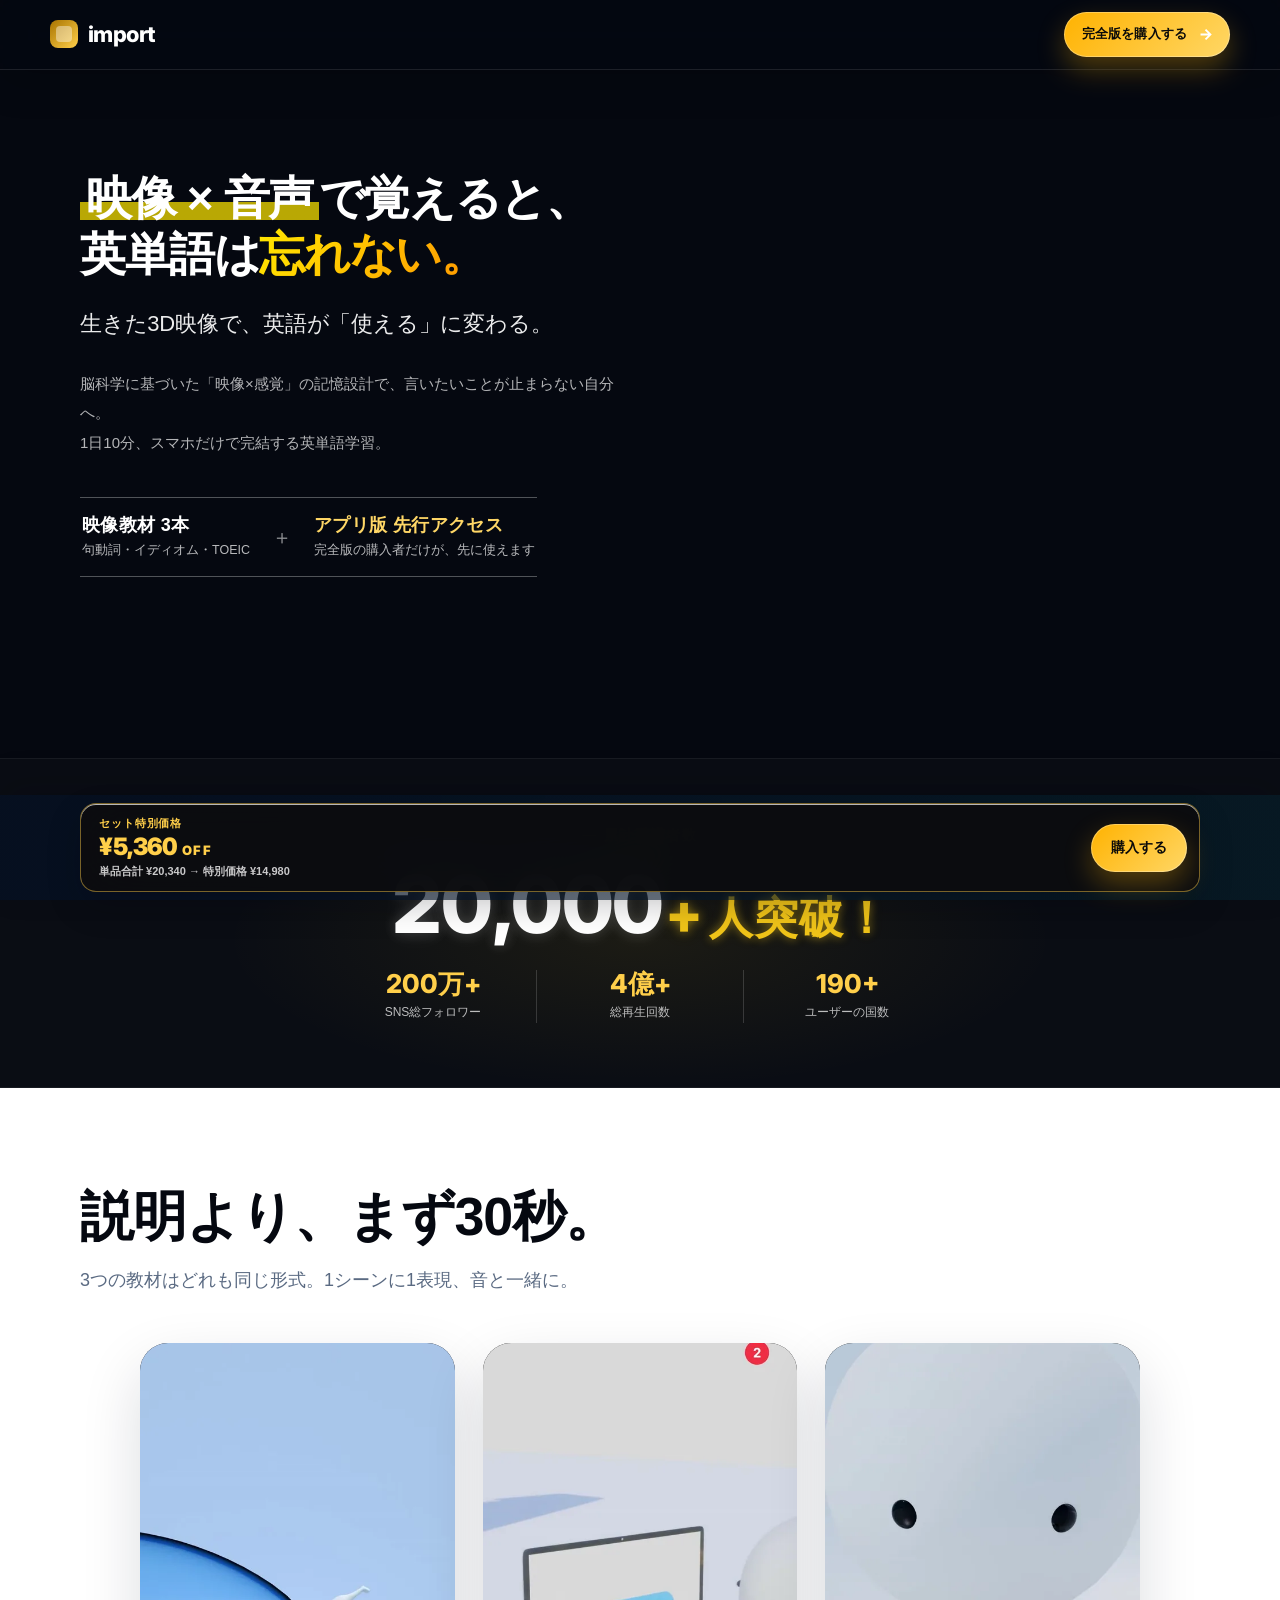
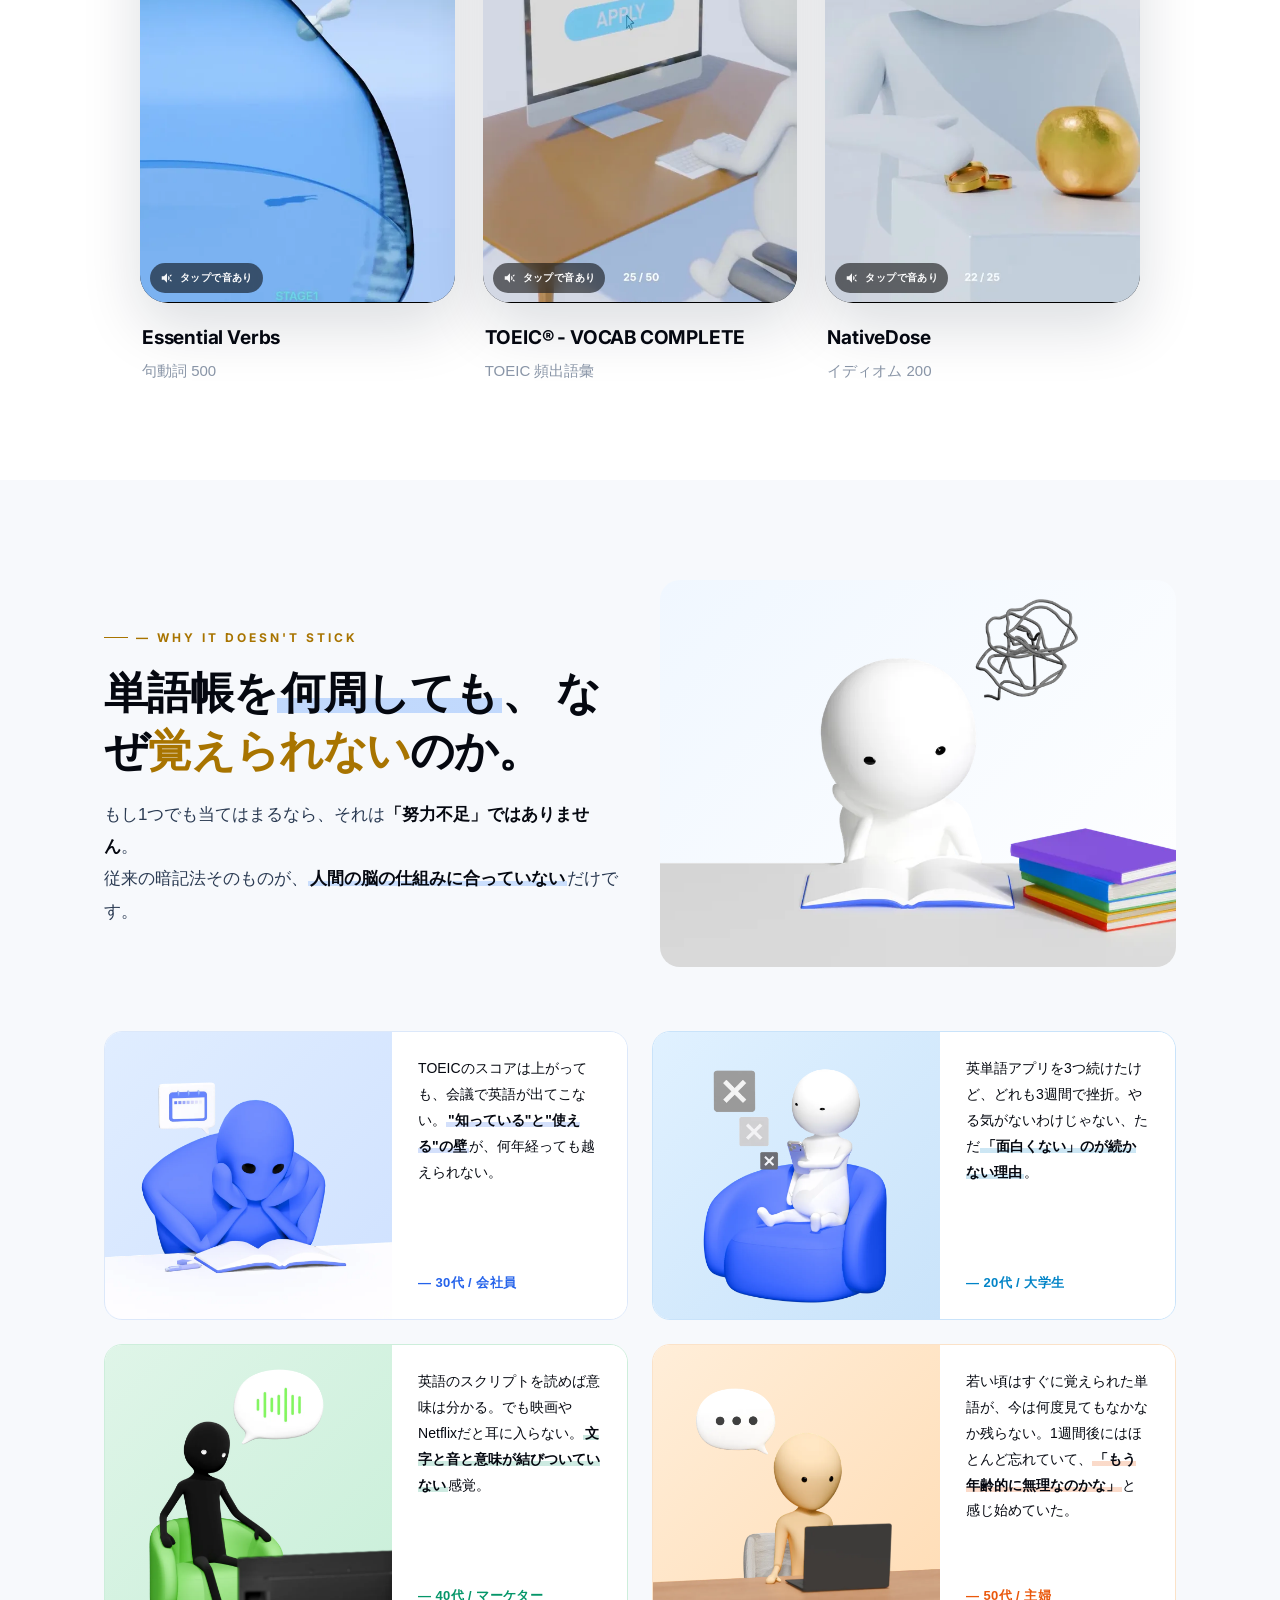
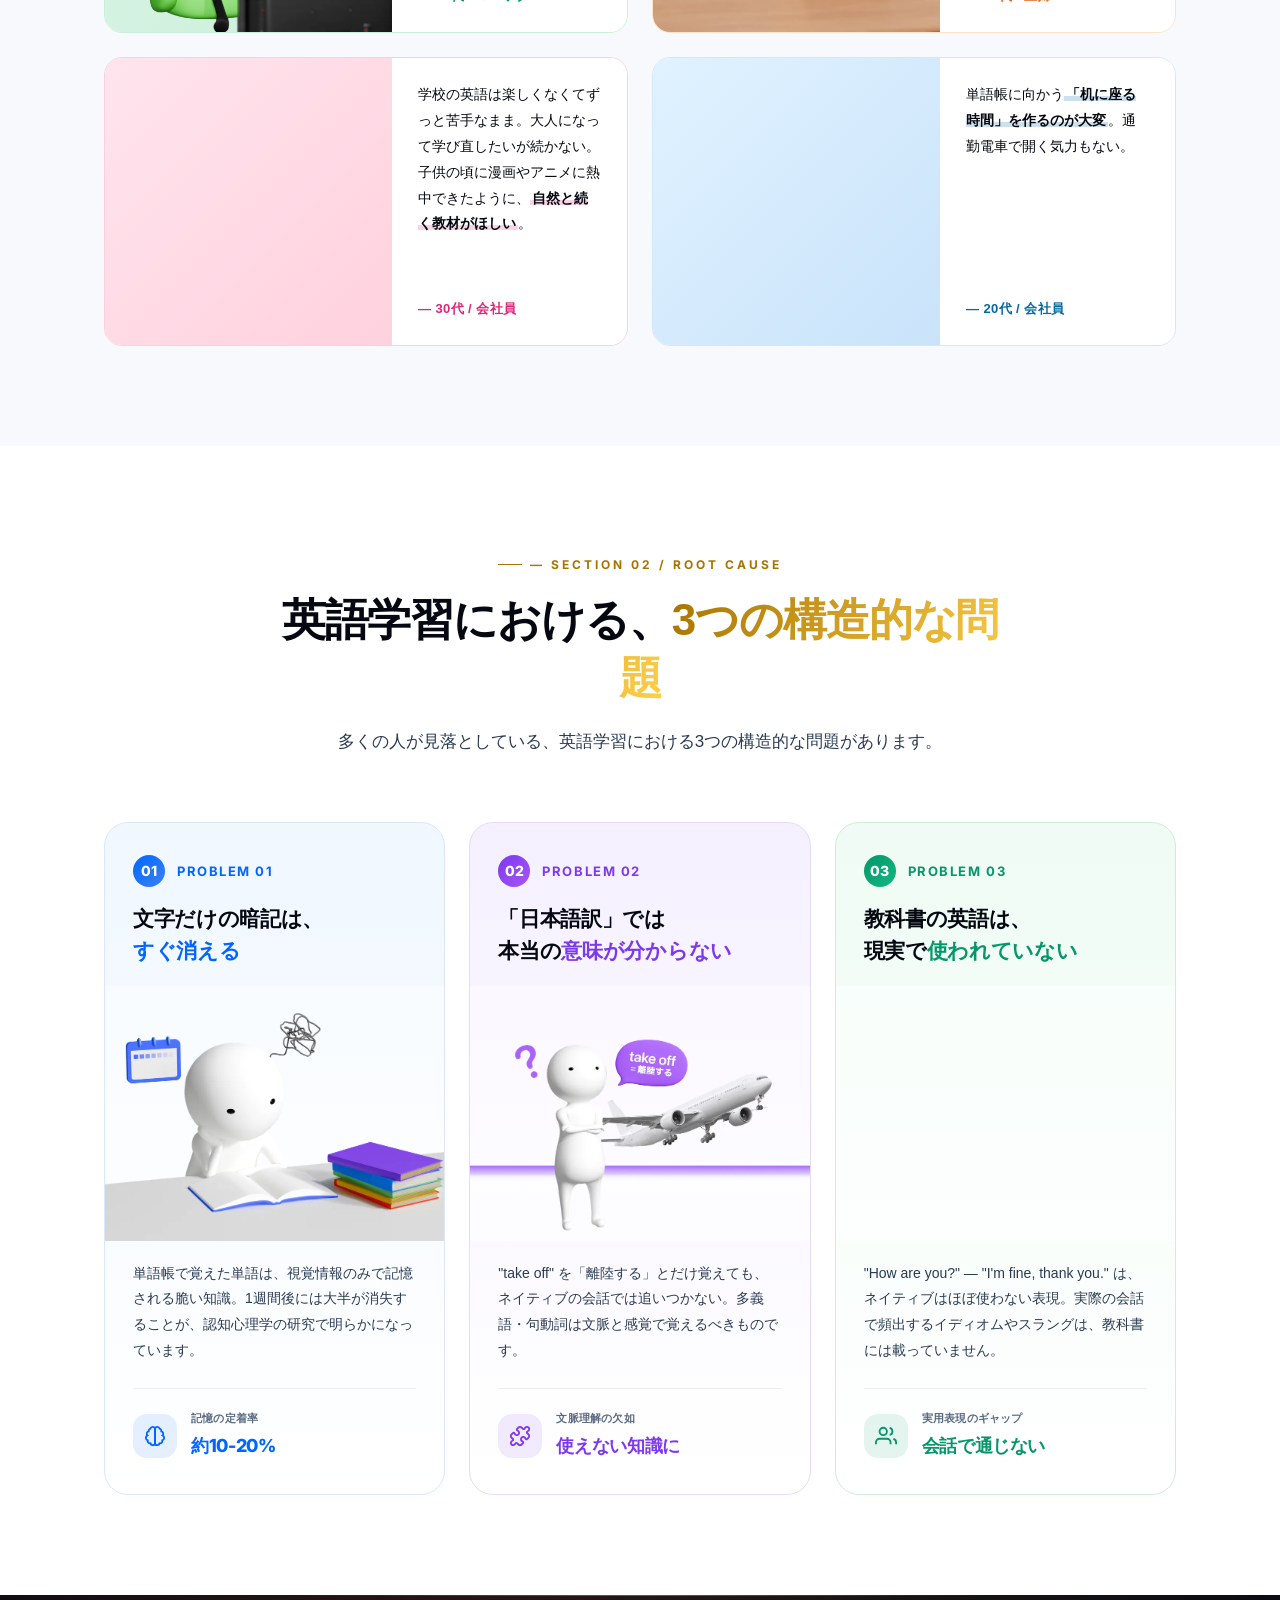
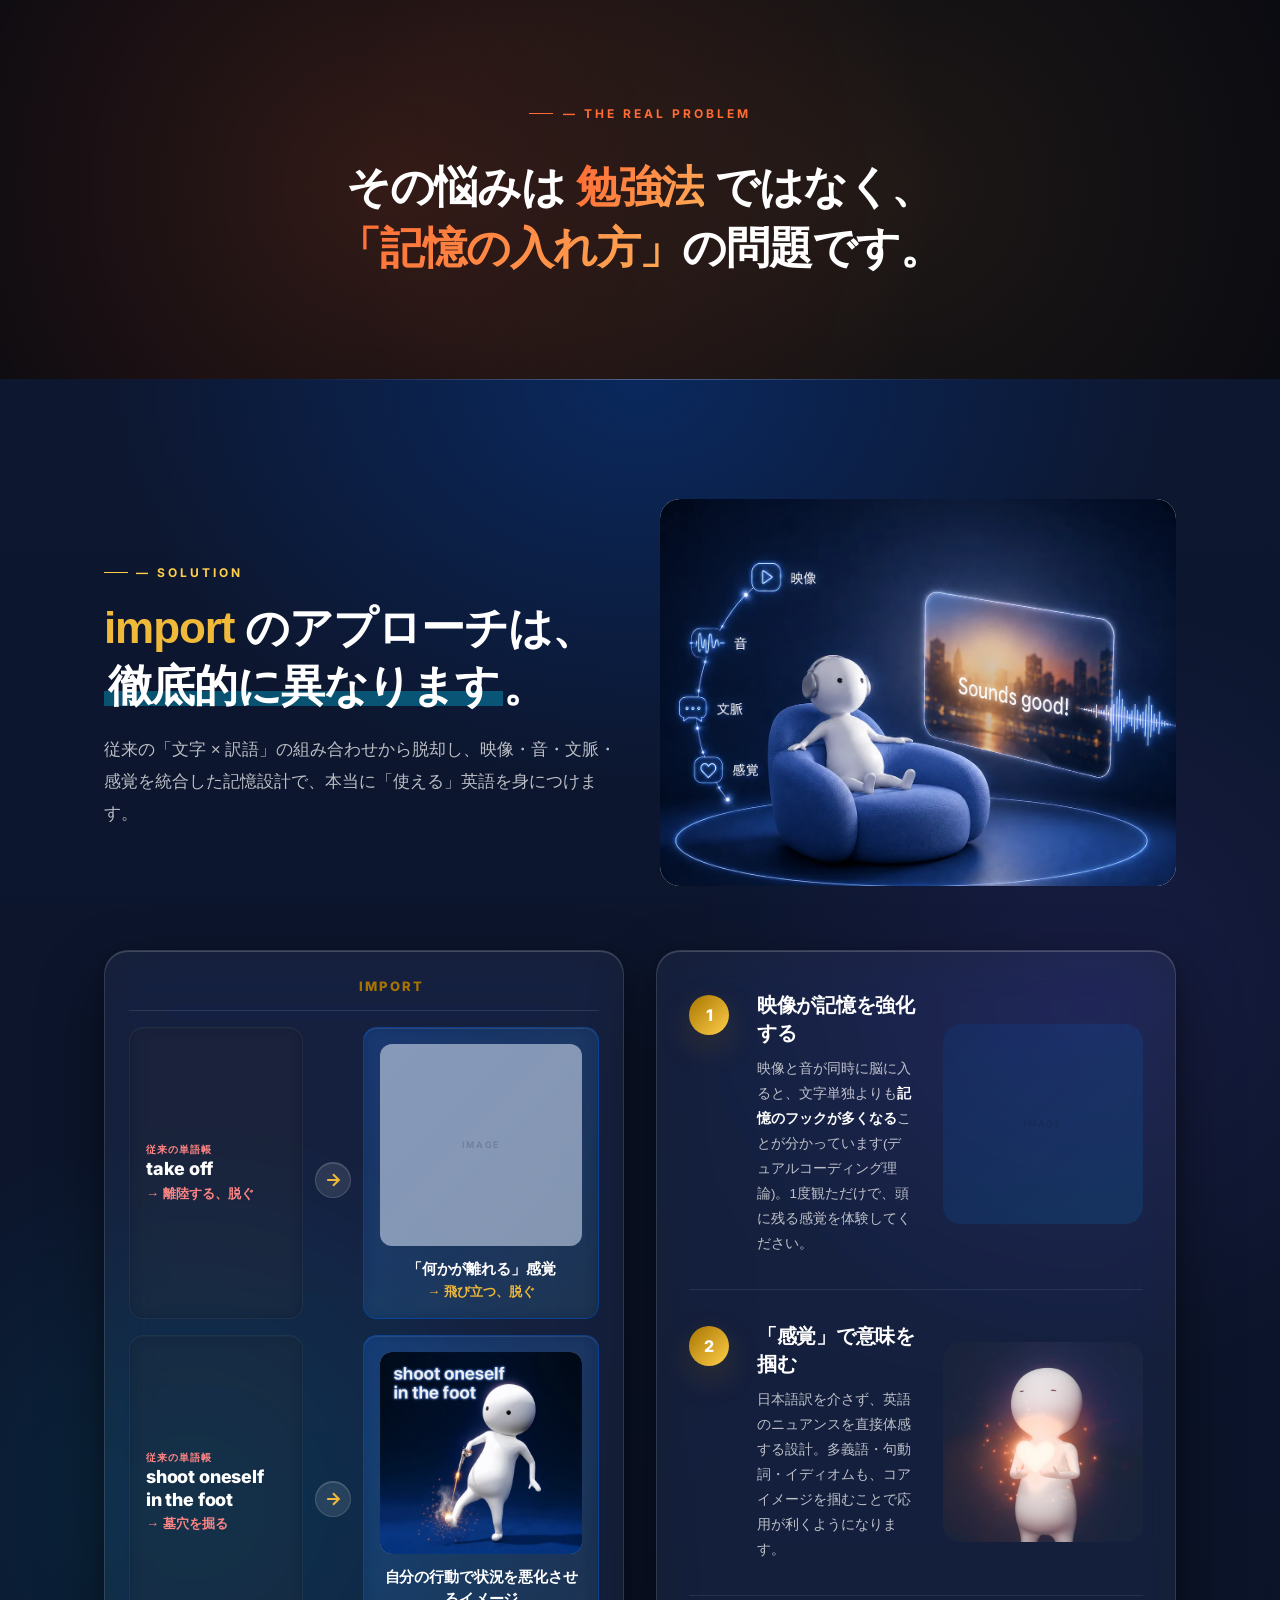
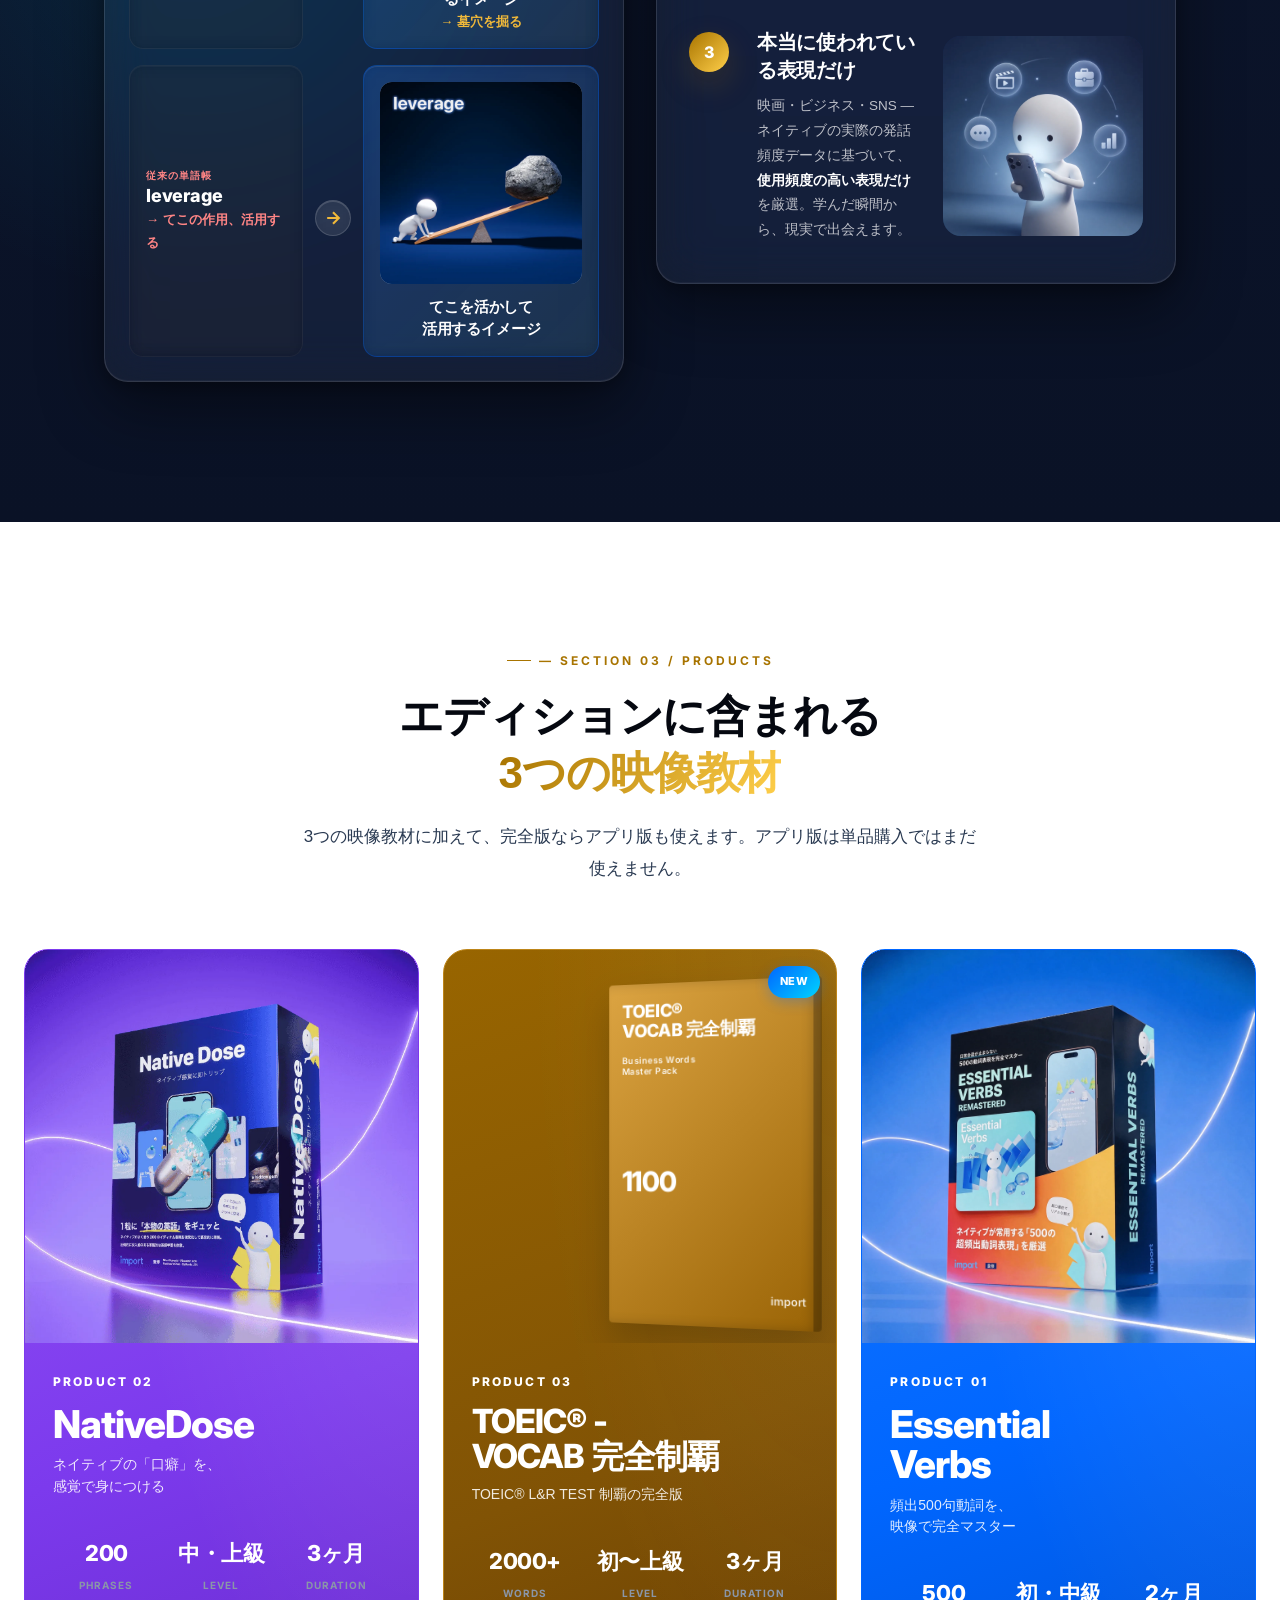
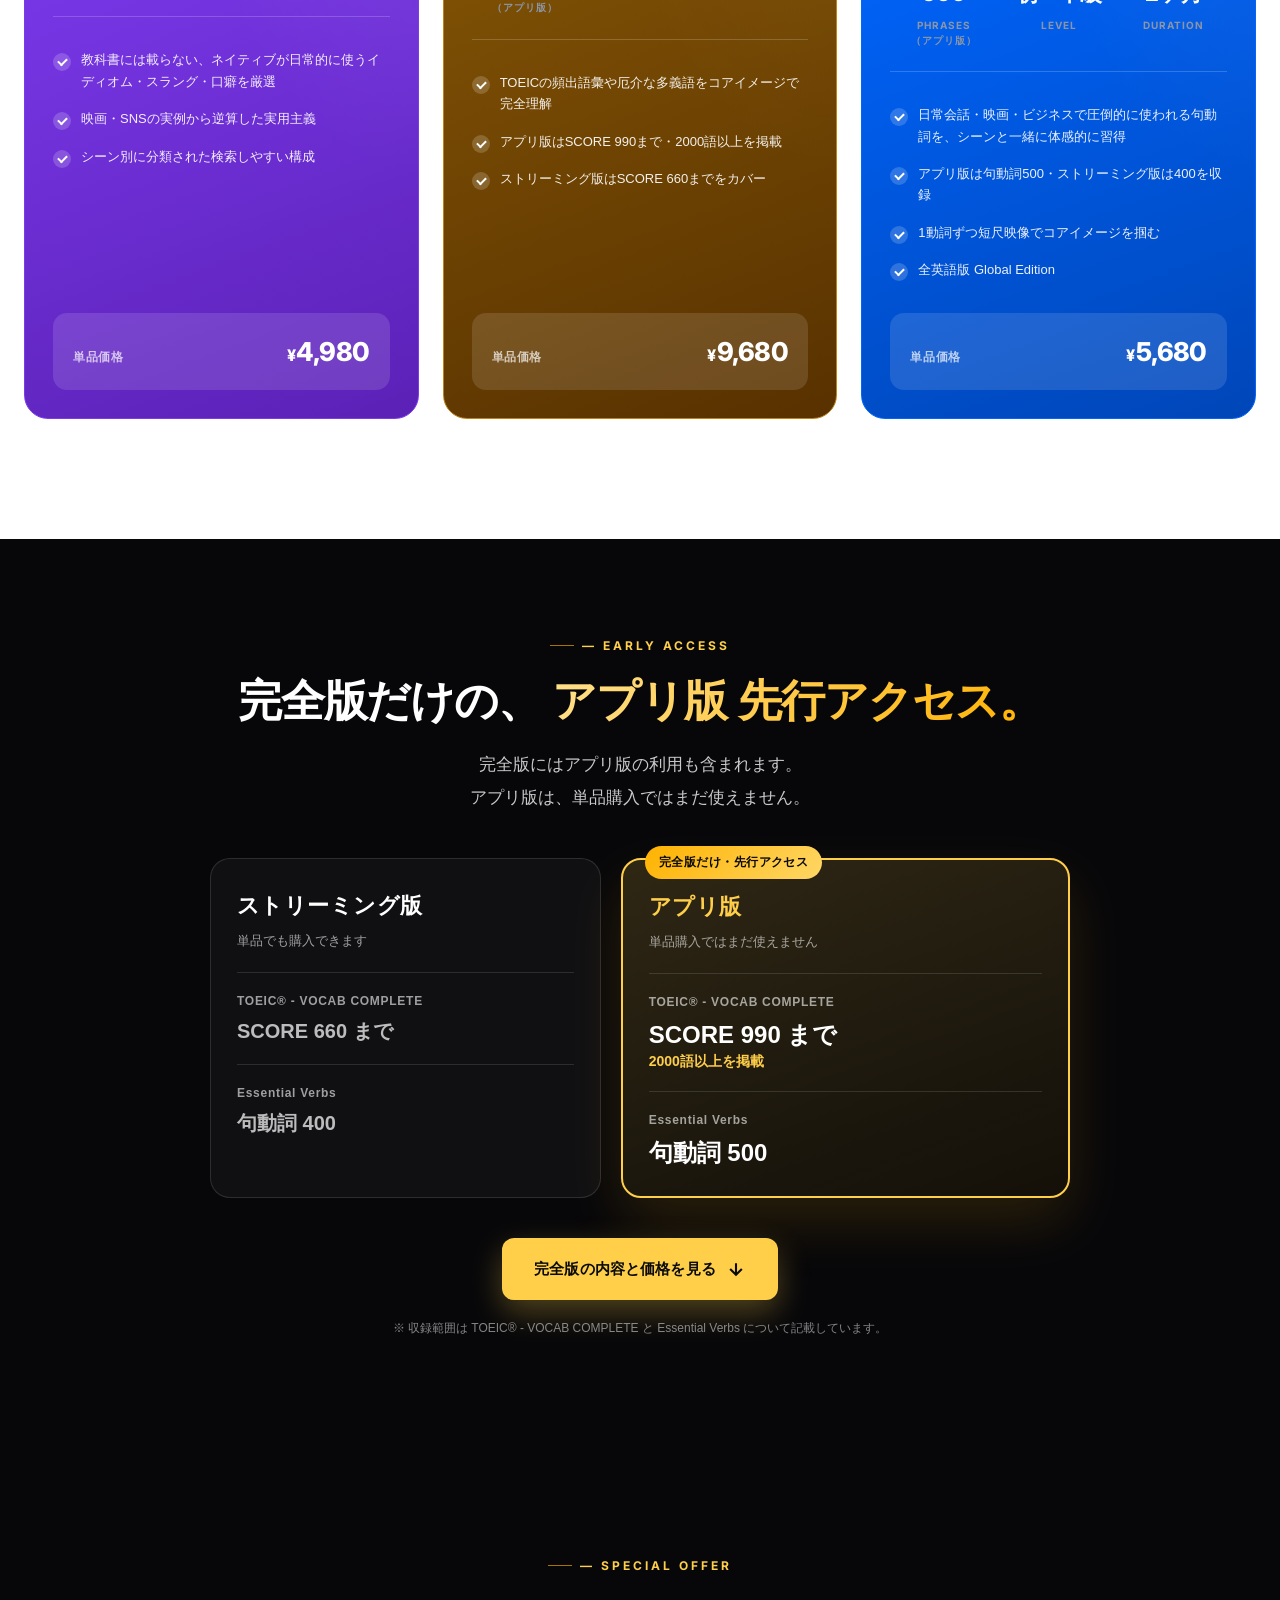
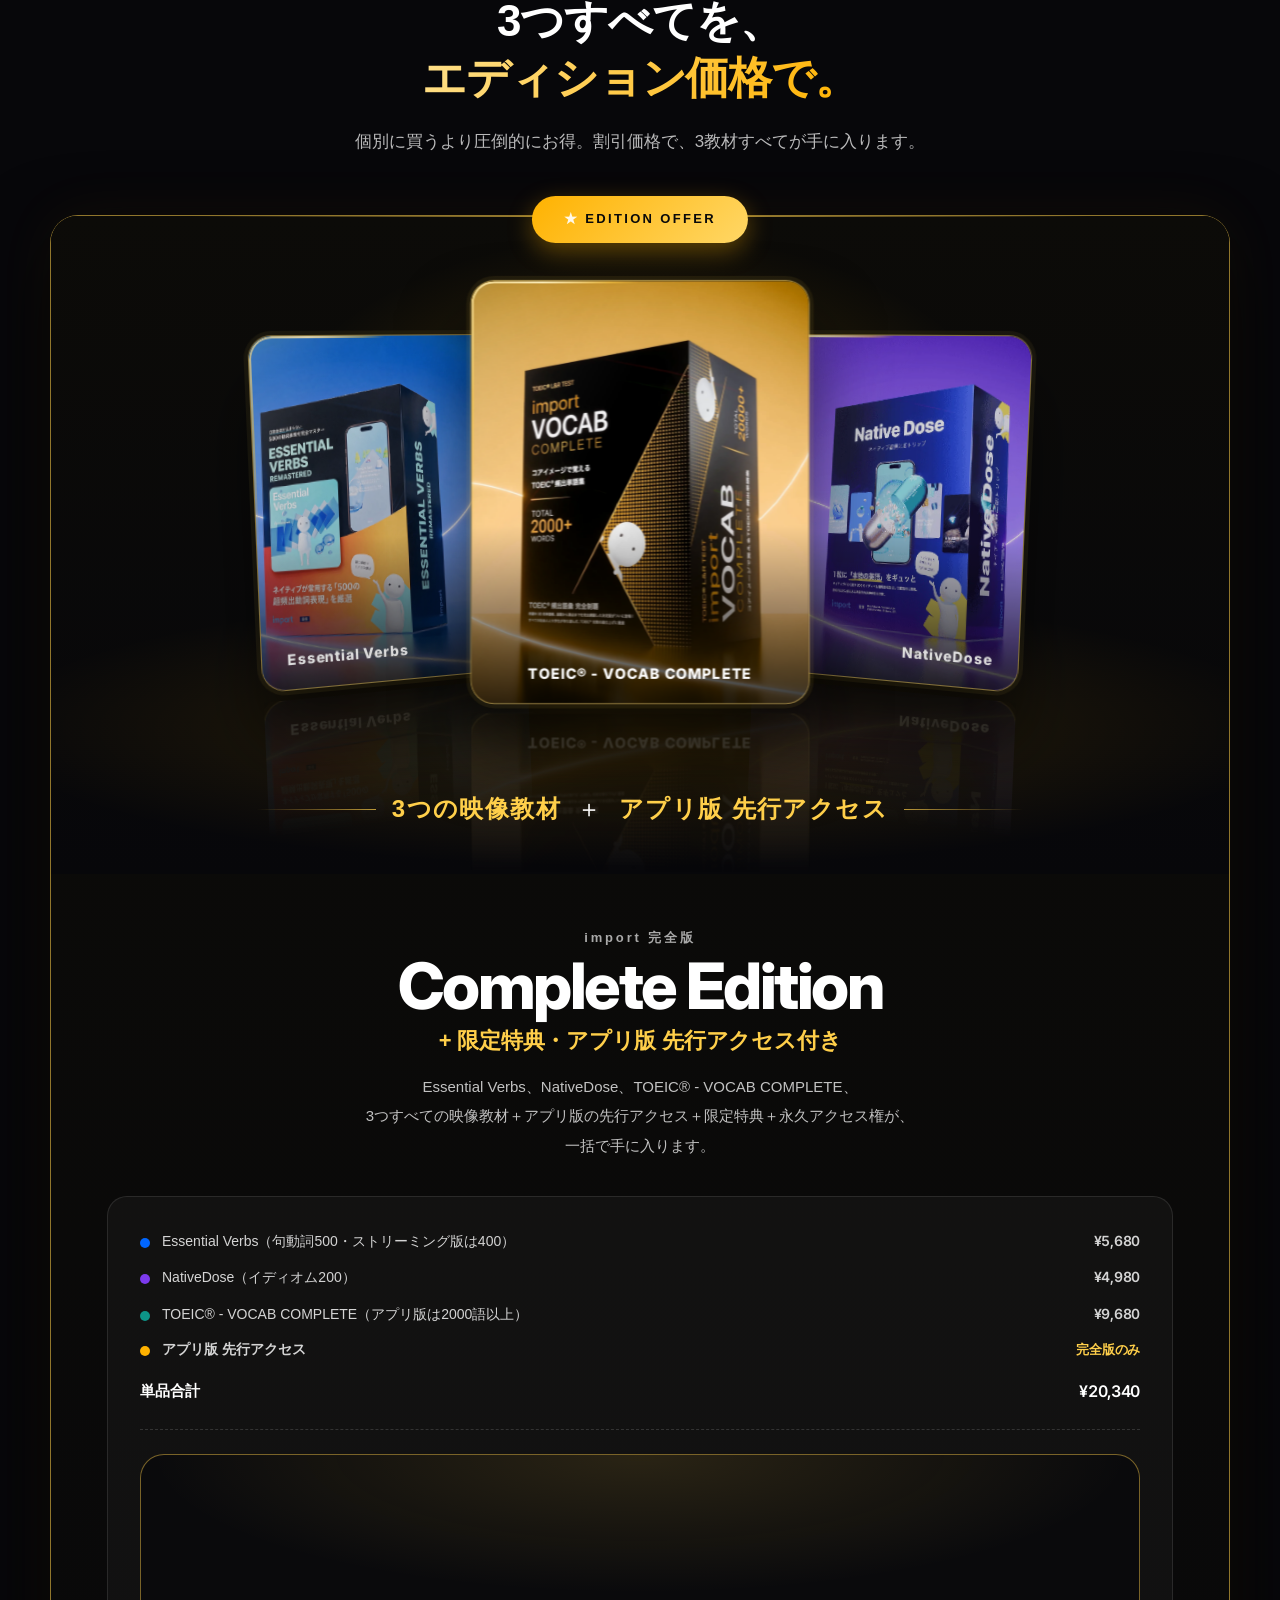
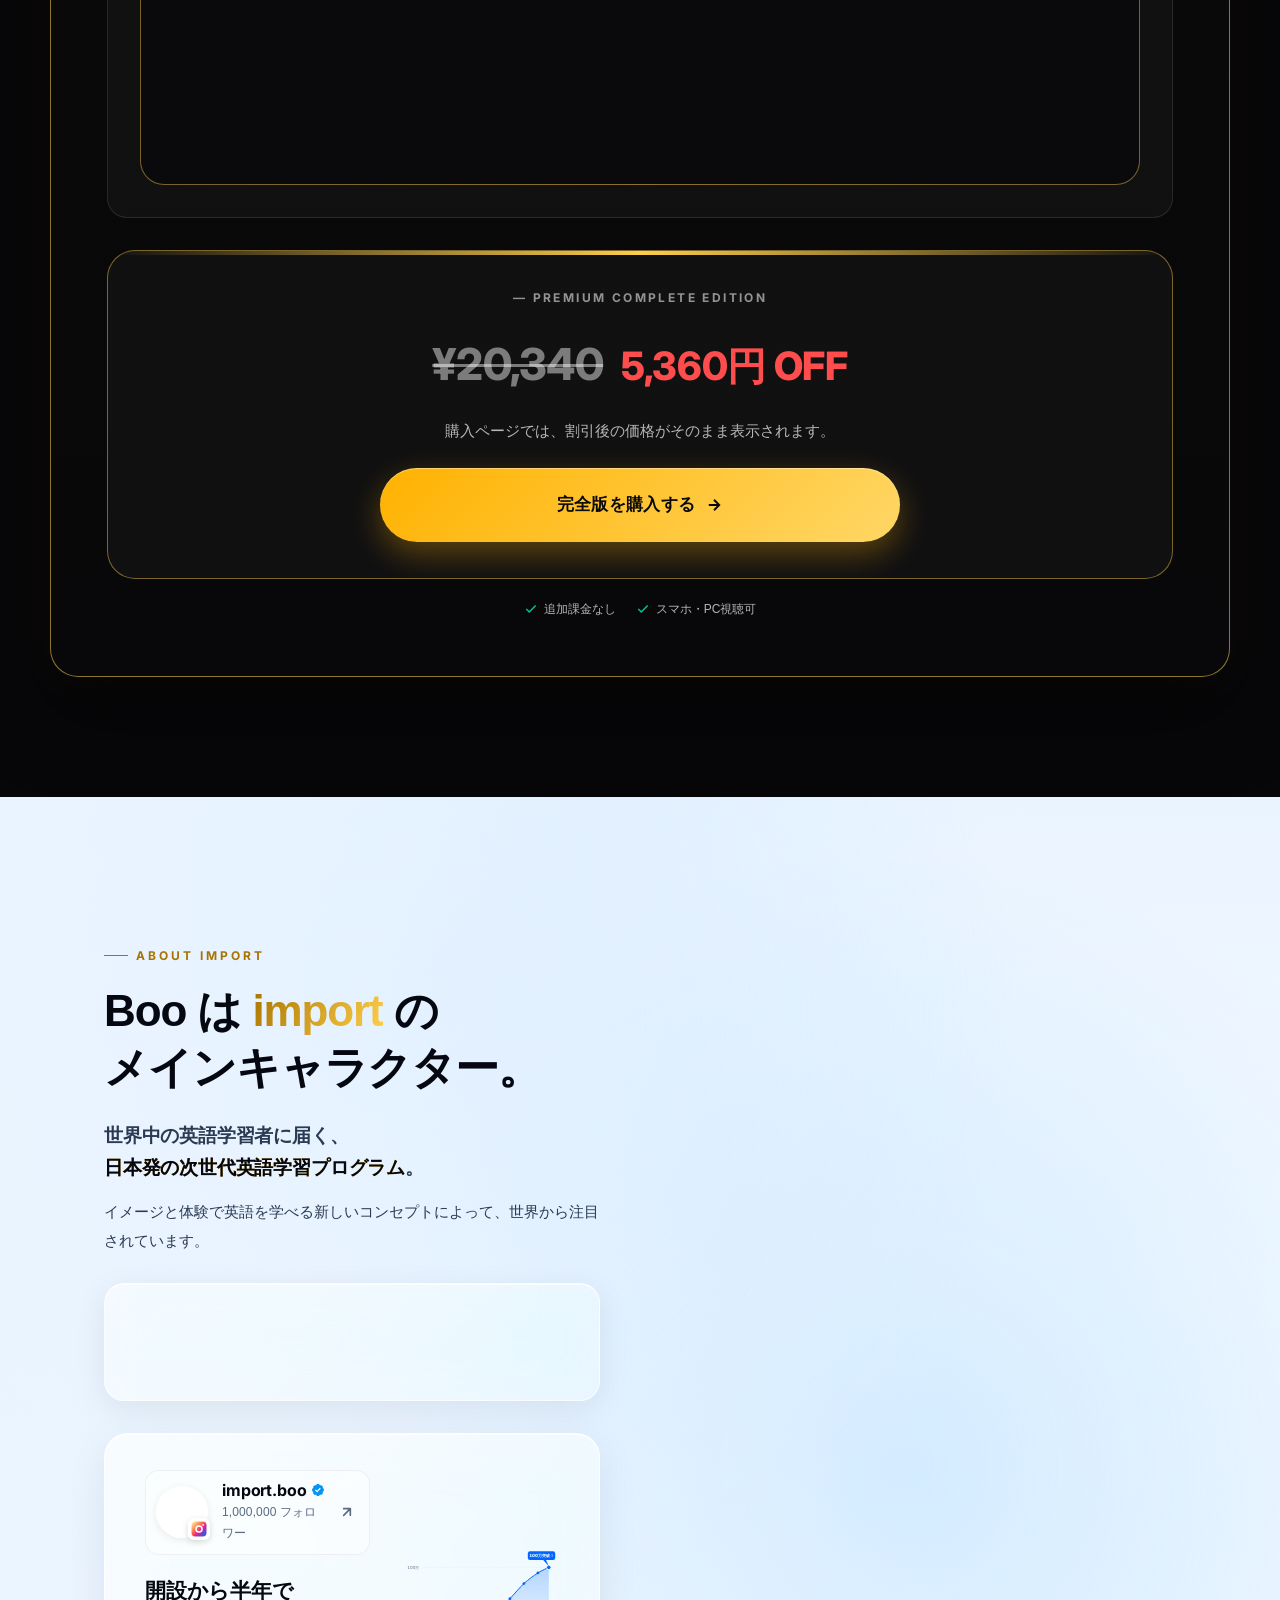
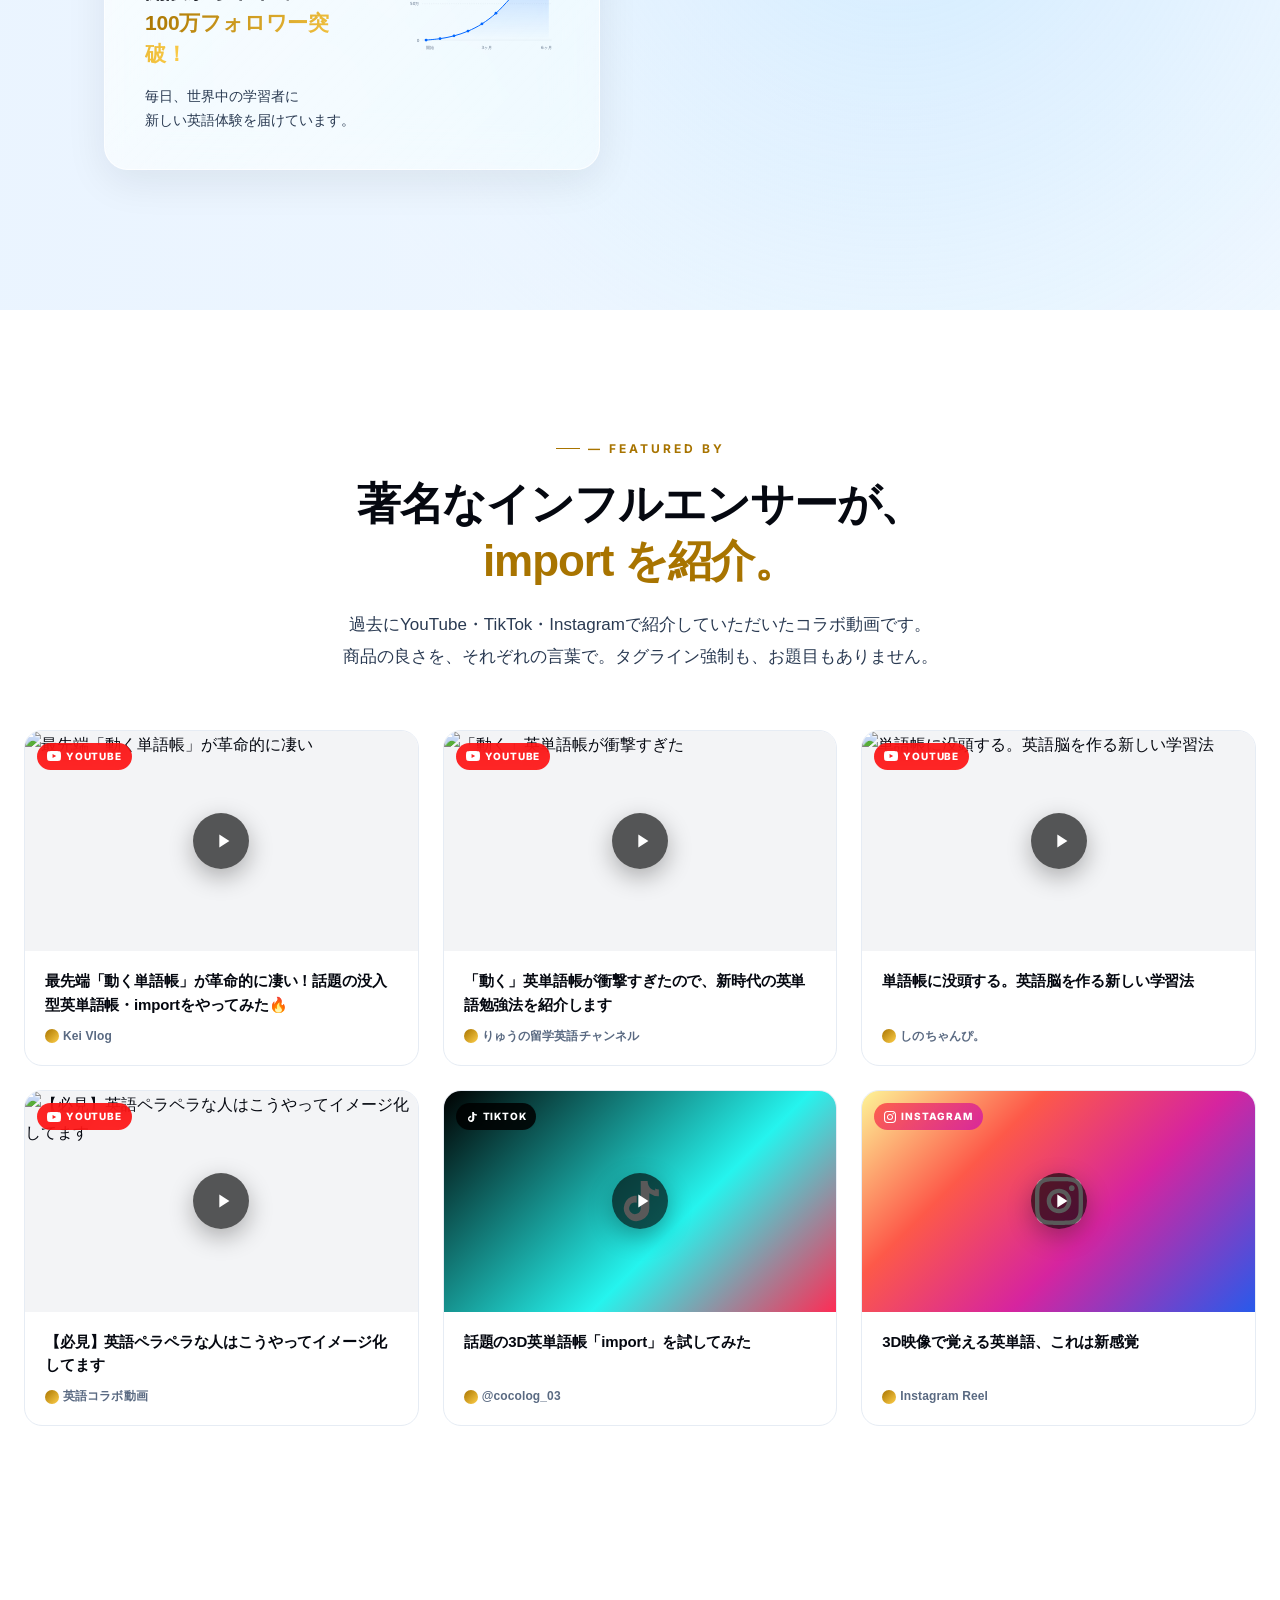
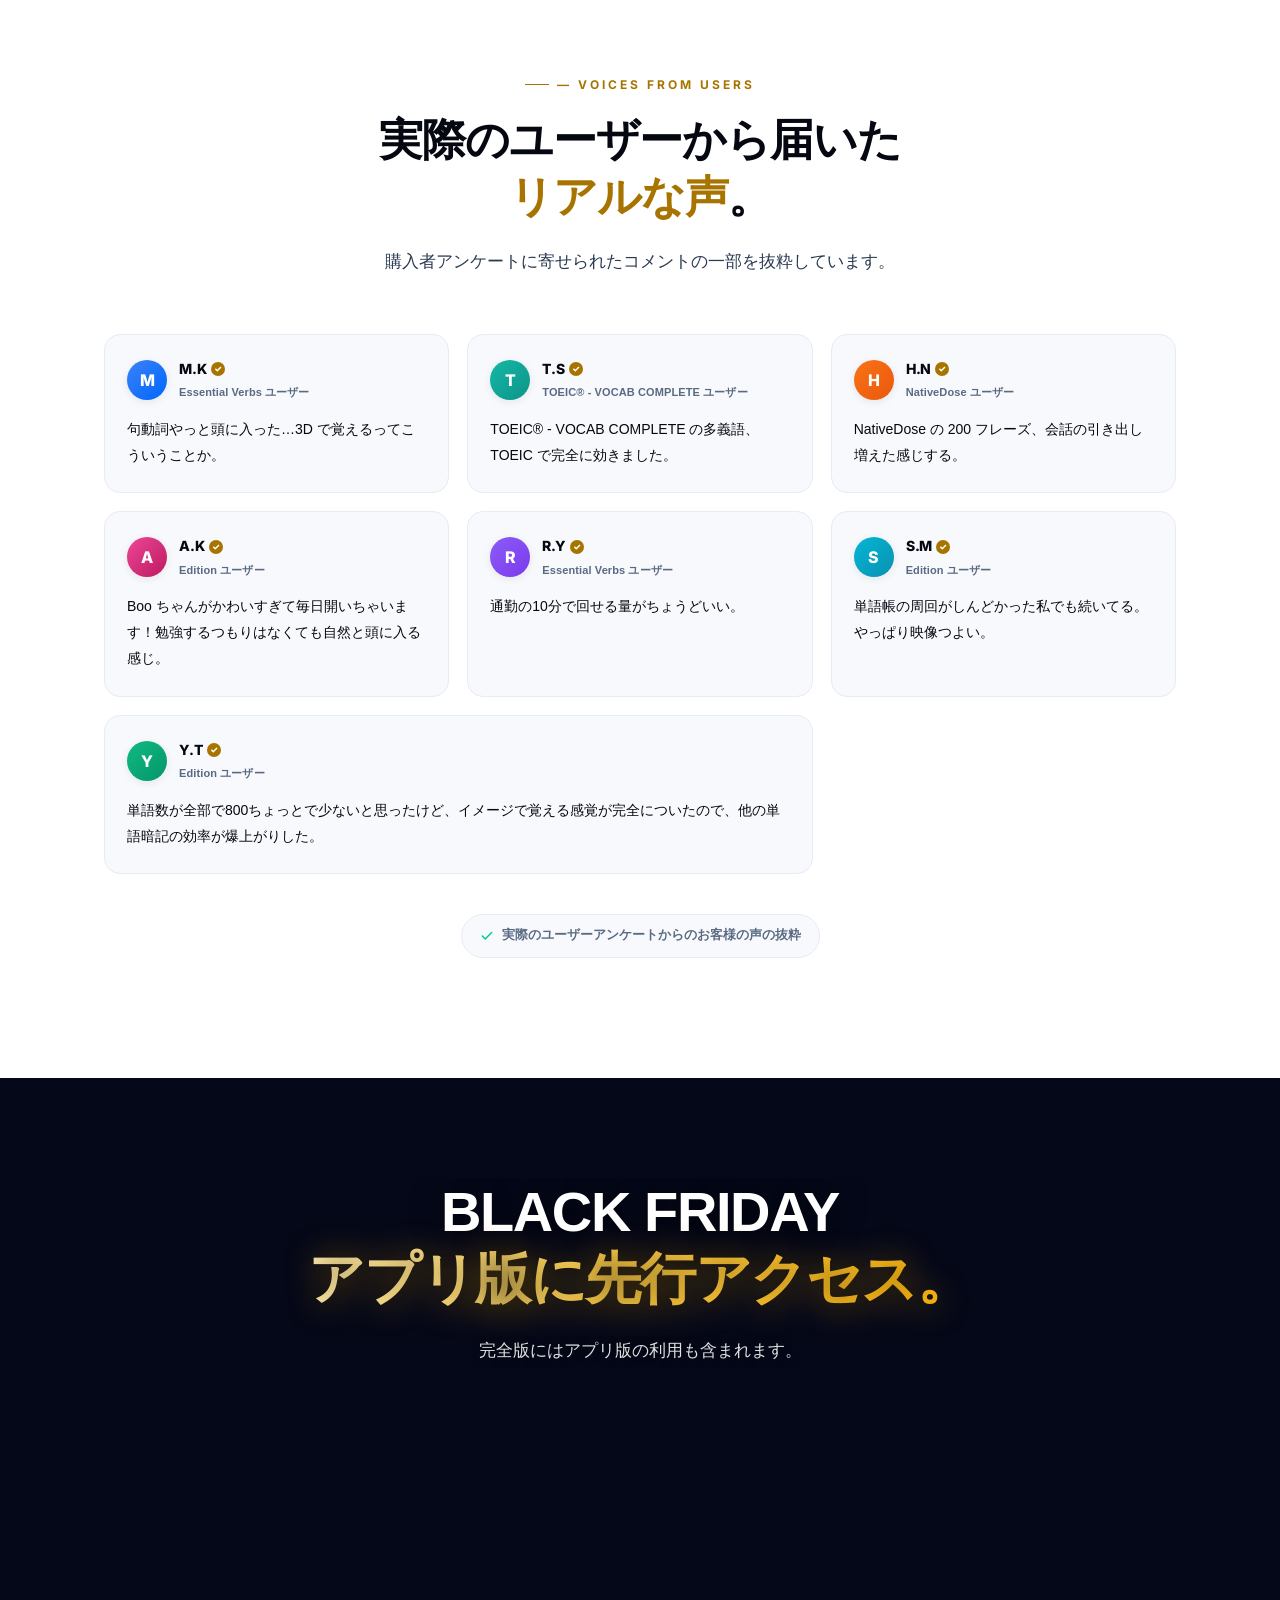
==== commit e56d124a: "feat: Black Friday LPの最新画像と価格・自動切替を統合" ====
--- a/blackfriday.html
+++ b/blackfriday.html
@@ -5714,6 +5714,8 @@
    固定ナビ（PC 70px / スマホ 58px）の分だけ上を空け、その下に金の帯を出す。
    ヒーローは元々ナビの分の余白を持っているので、その分だけ引き上げて二重にしない。 */
 .bf-banner{position: relative; z-index: 3; padding-top: 70px; background: #07070a}
+/* Do not advertise an active sale before its start or after its deadline. */
+body.theme-blackfriday:not(.sale-mode-scheduled) .bf-banner{display: none}
 .bf-banner-strip{
   display: flex; align-items: center; justify-content: center; gap: 22px;
   padding: 14px 20px;
@@ -6251,7 +6253,7 @@
     <span class="bf-banner-title">BLACK FRIDAY SALE</span>
     <span class="bf-banner-meta">
       <span class="bf-banner-date">11/20 – 11/30</span>
-      <span class="bf-banner-off"><span data-sale-percent>37</span>% OFF</span>
+      <span class="bf-banner-off"><span data-sale-percent>41</span>% OFF</span>
     </span>
   </div>
 </div>
@@ -7879,11 +7881,11 @@
   },
   "periods": [
     {
-      "salePrice": 12800,
-      "savings": 7540,
-      "percent": 37,
+      "salePrice": 11980,
+      "savings": 8360,
+      "percent": 41,
       "phase": "black-friday",
-      "startAt": "2026-11-20T00:00:00+09:00",
+      "startAt": "2026-11-20T18:00:00+09:00",
       "endAt": "2026-12-01T00:00:00+09:00",
       "deadlineLong": "11/30（月）23:59まで",
       "deadlineShort": "11/30 23:59まで",
@@ -7918,7 +7920,8 @@
   }
 
   function readNow(){
-    return window.IMPORT_SALE_NOW ? new Date(window.IMPORT_SALE_NOW) : new Date();
+    if (window.IMPORT_SALE_NOW) return new Date(window.IMPORT_SALE_NOW);
+    return typeof window.IMPORT_SALE_CLOCK === 'function' ? window.IMPORT_SALE_CLOCK() : new Date();
   }
 
   function withComputedValues(period){
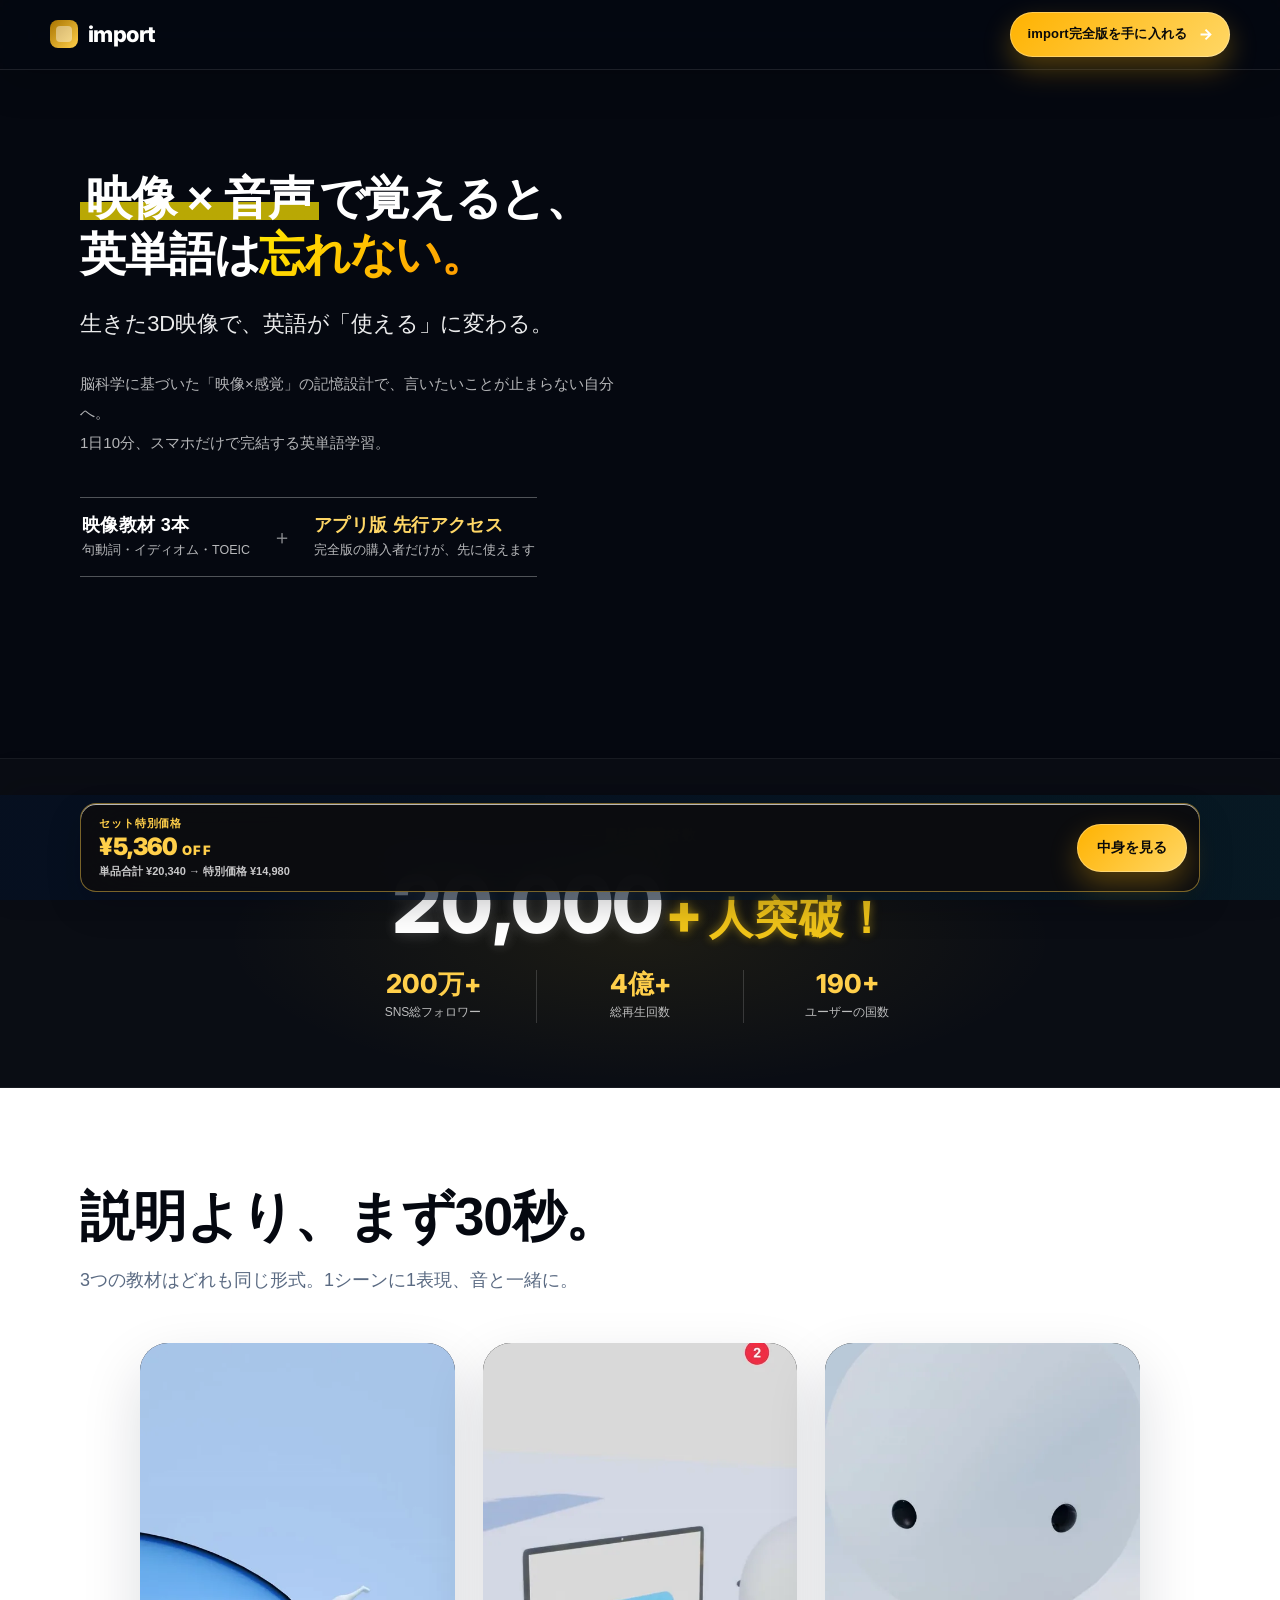
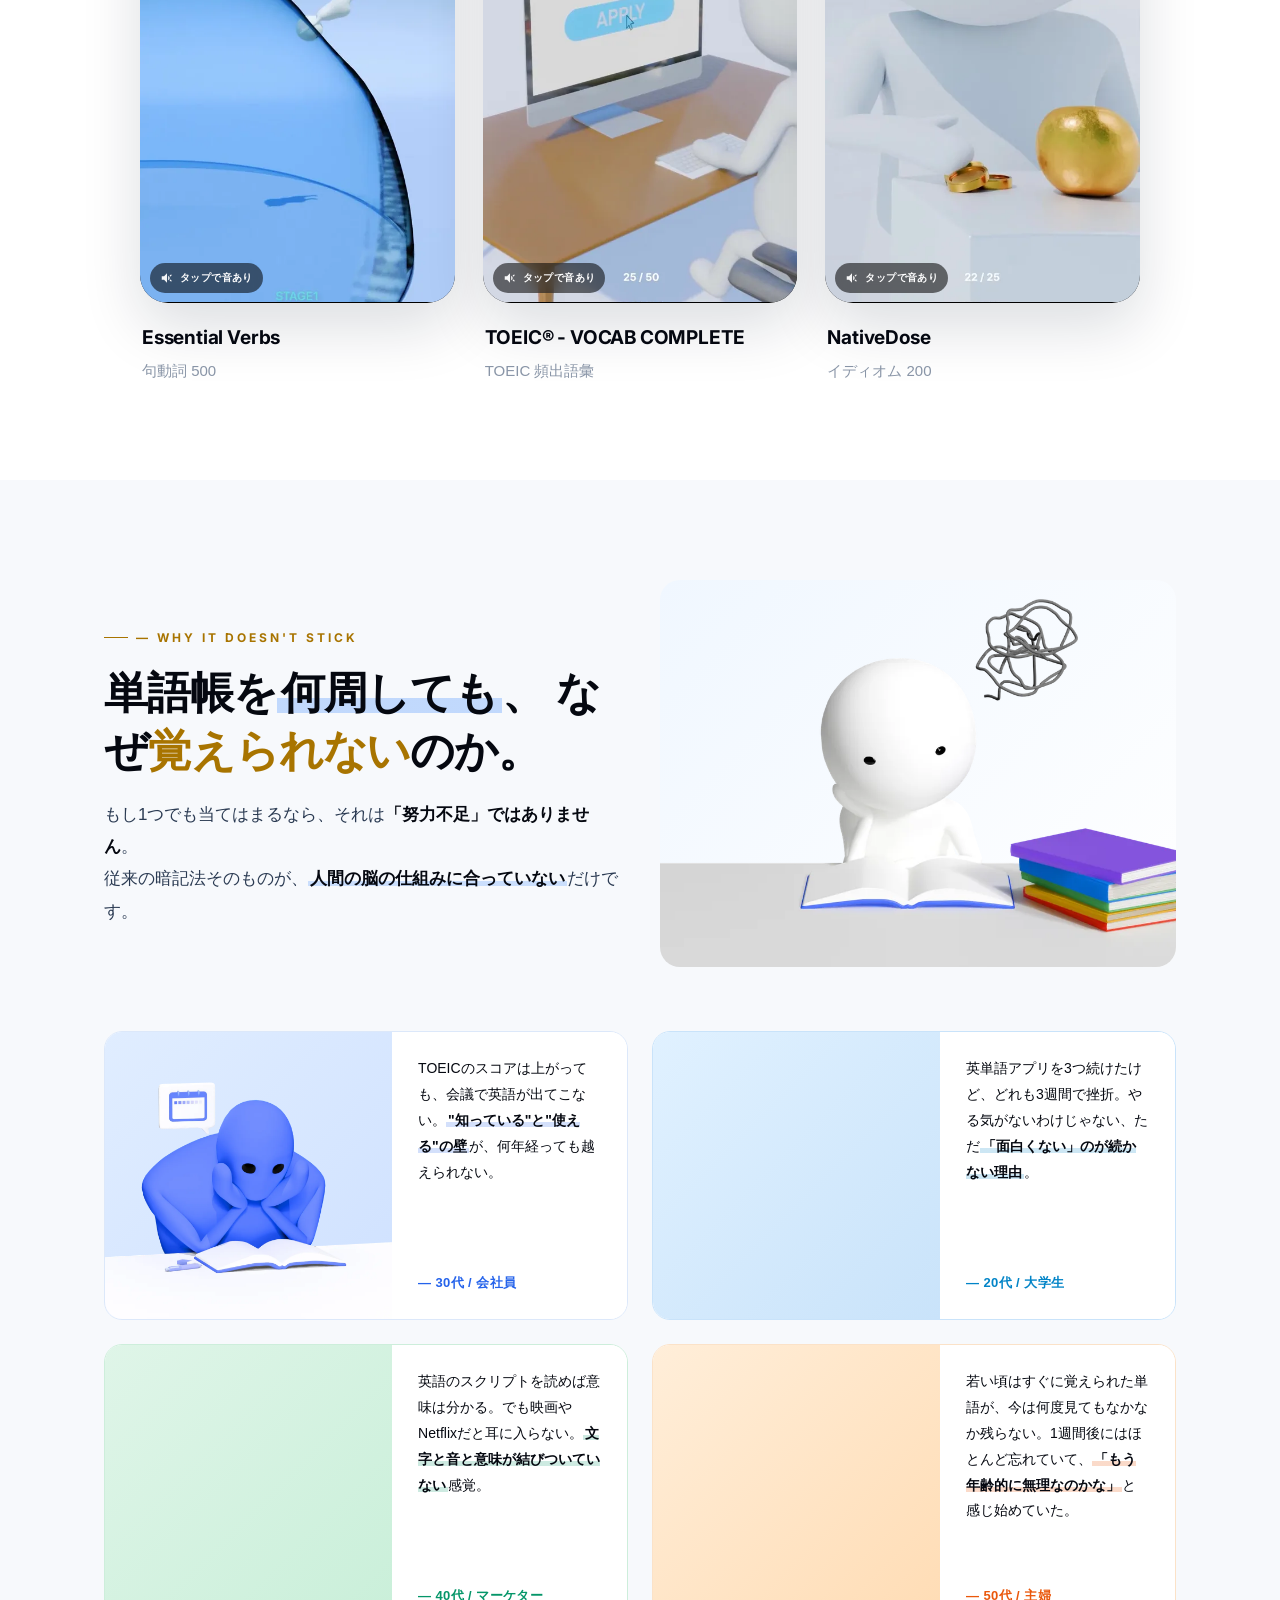
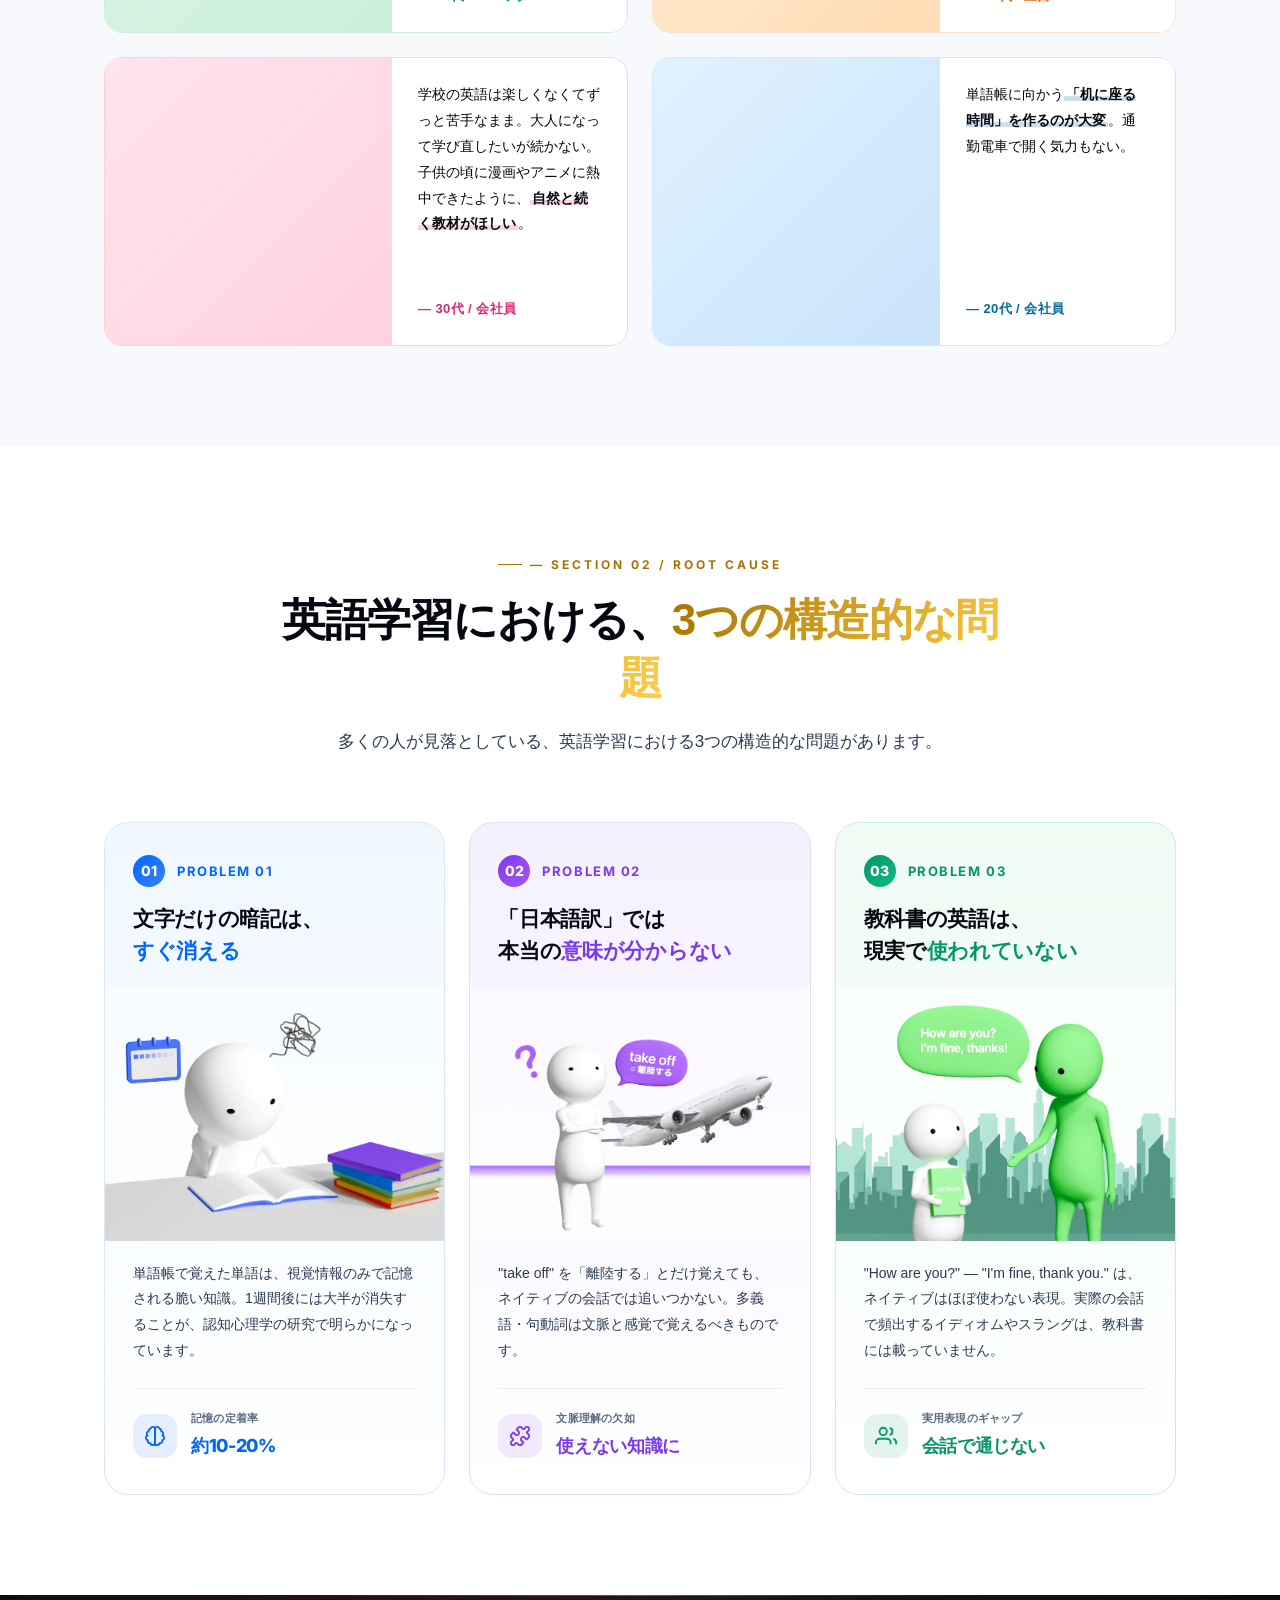
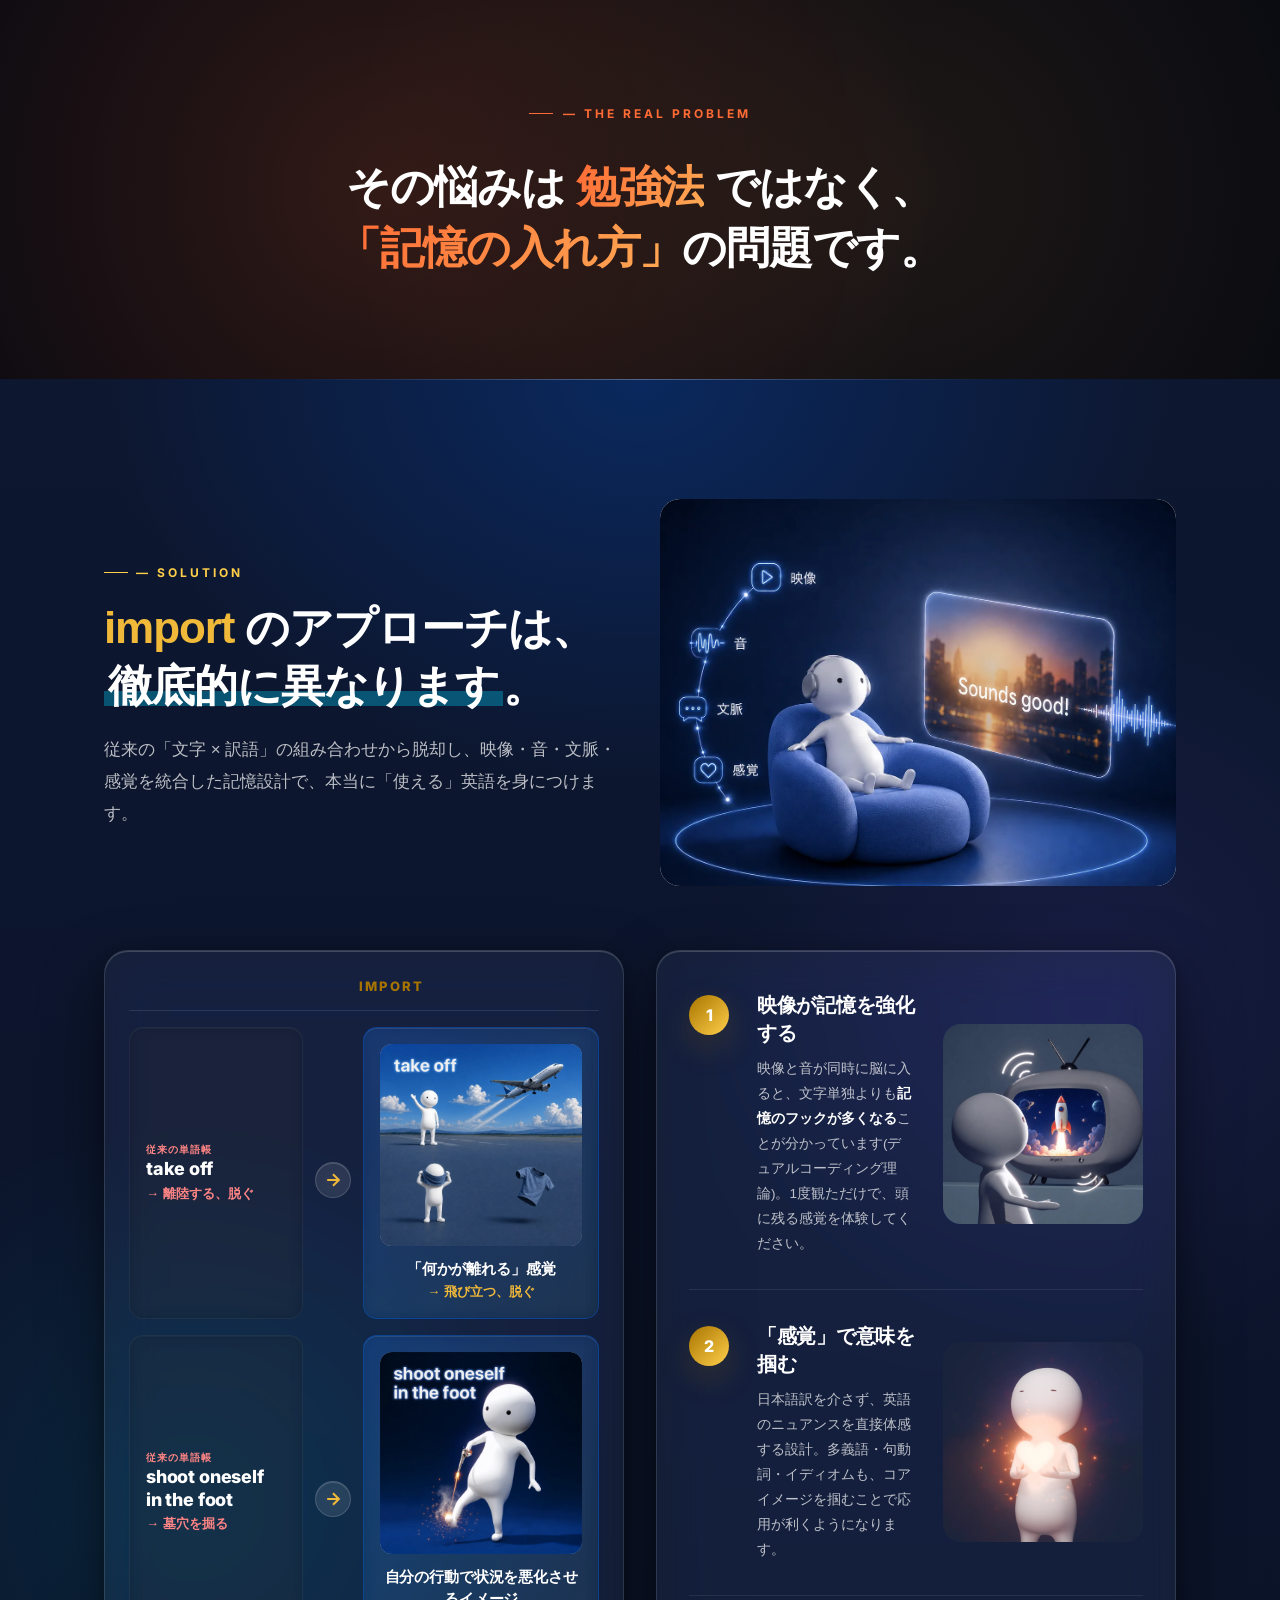
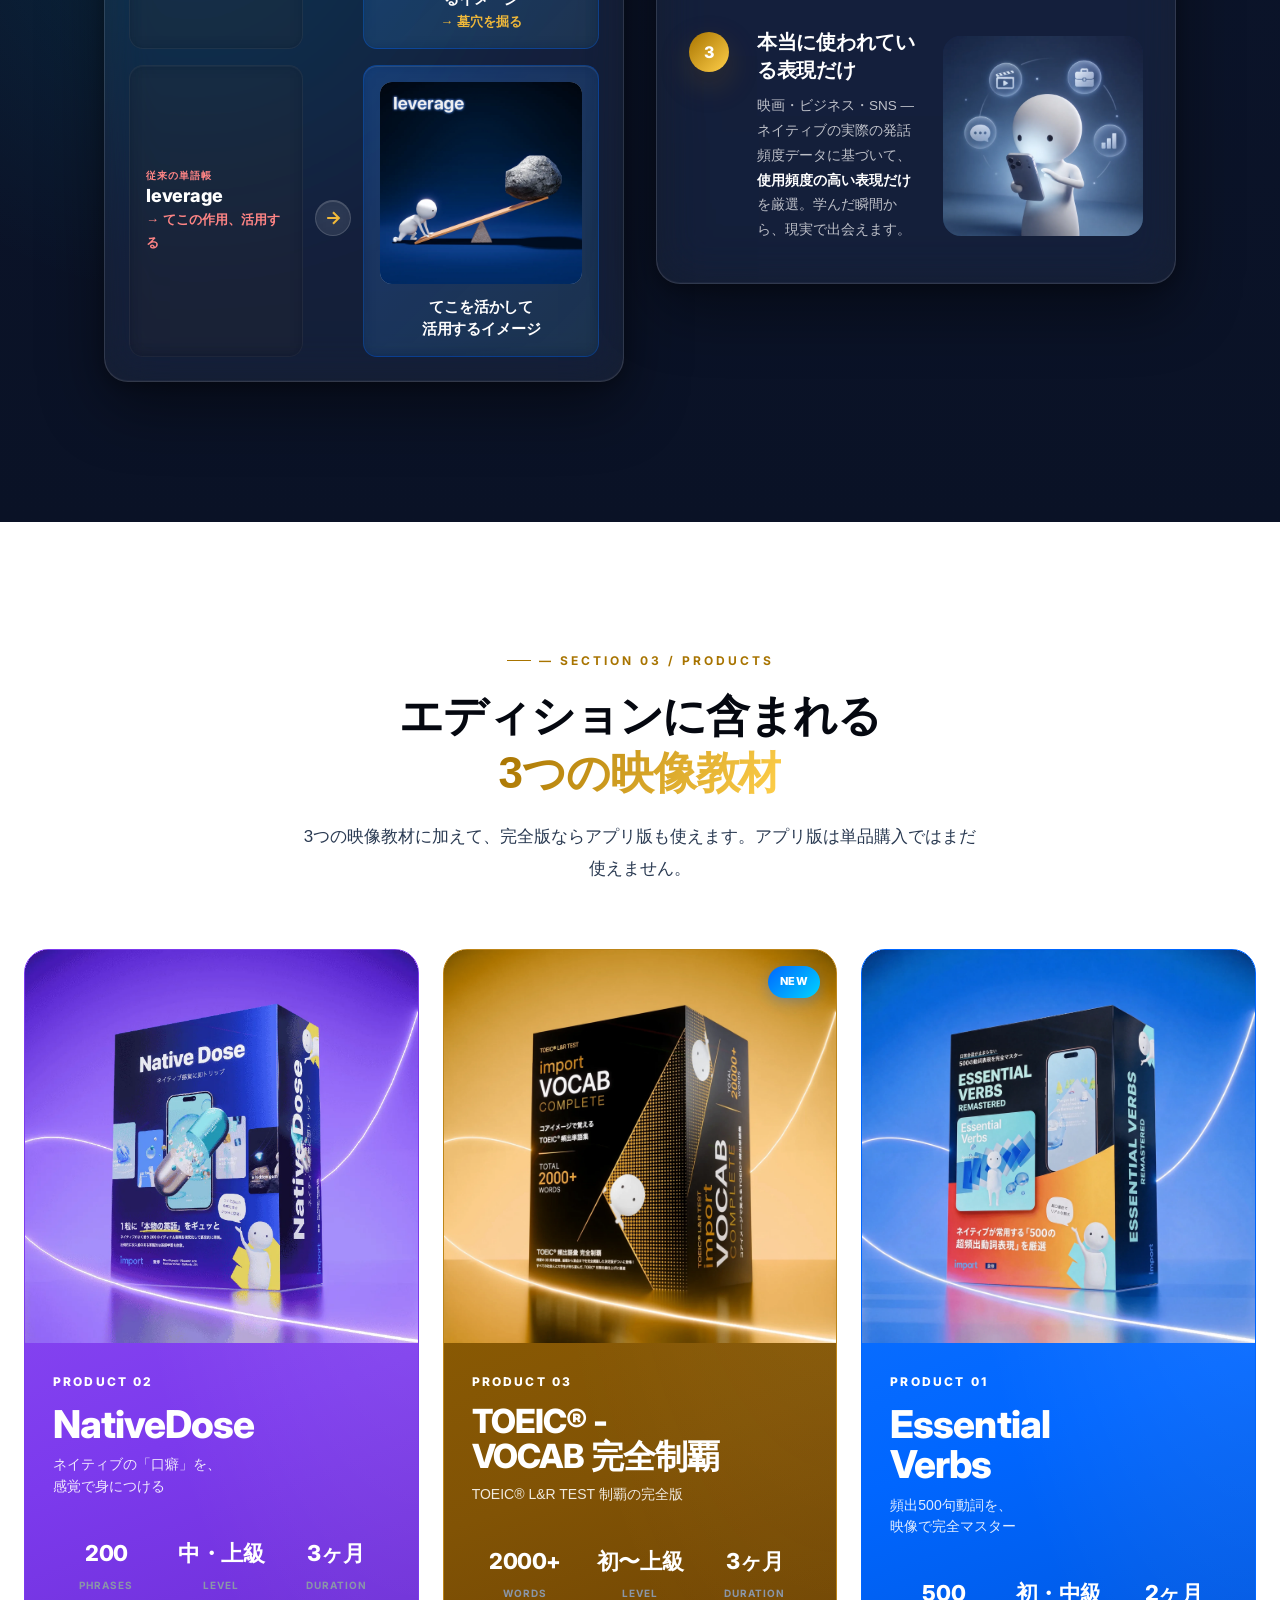
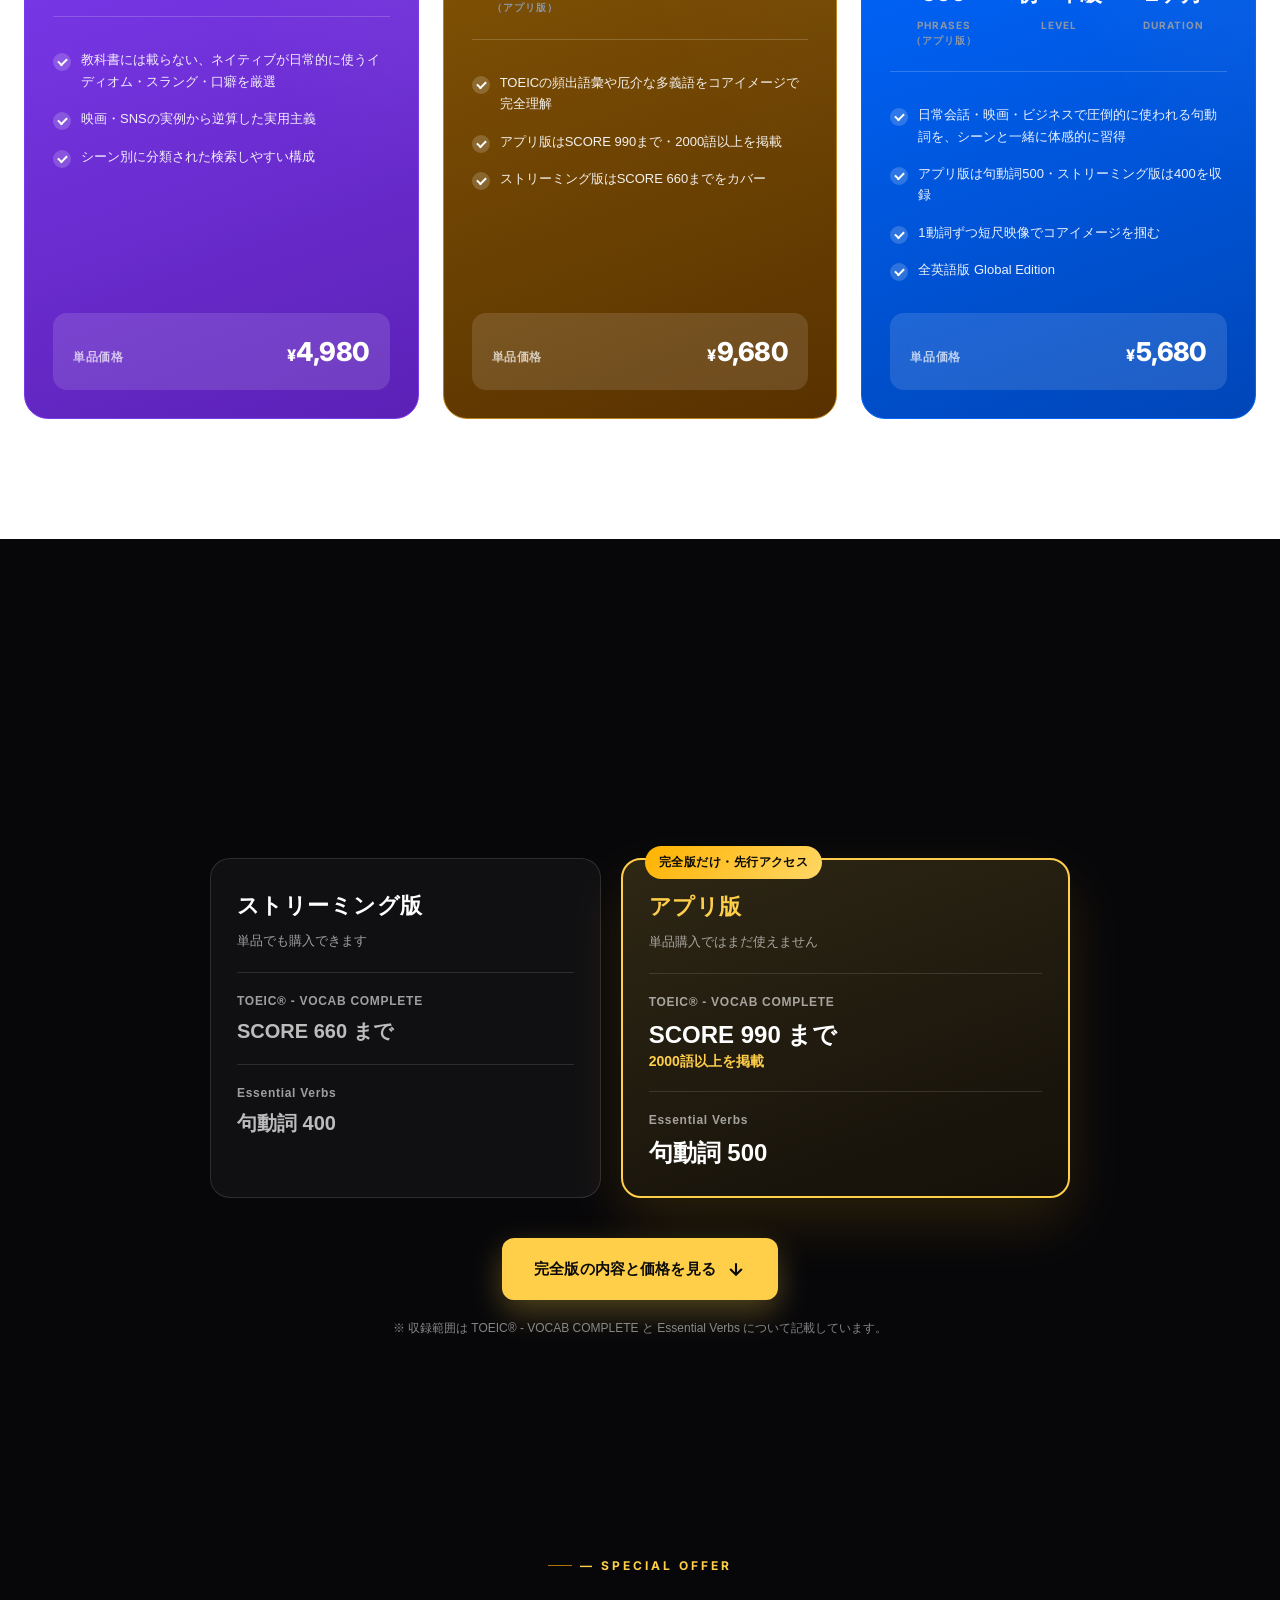
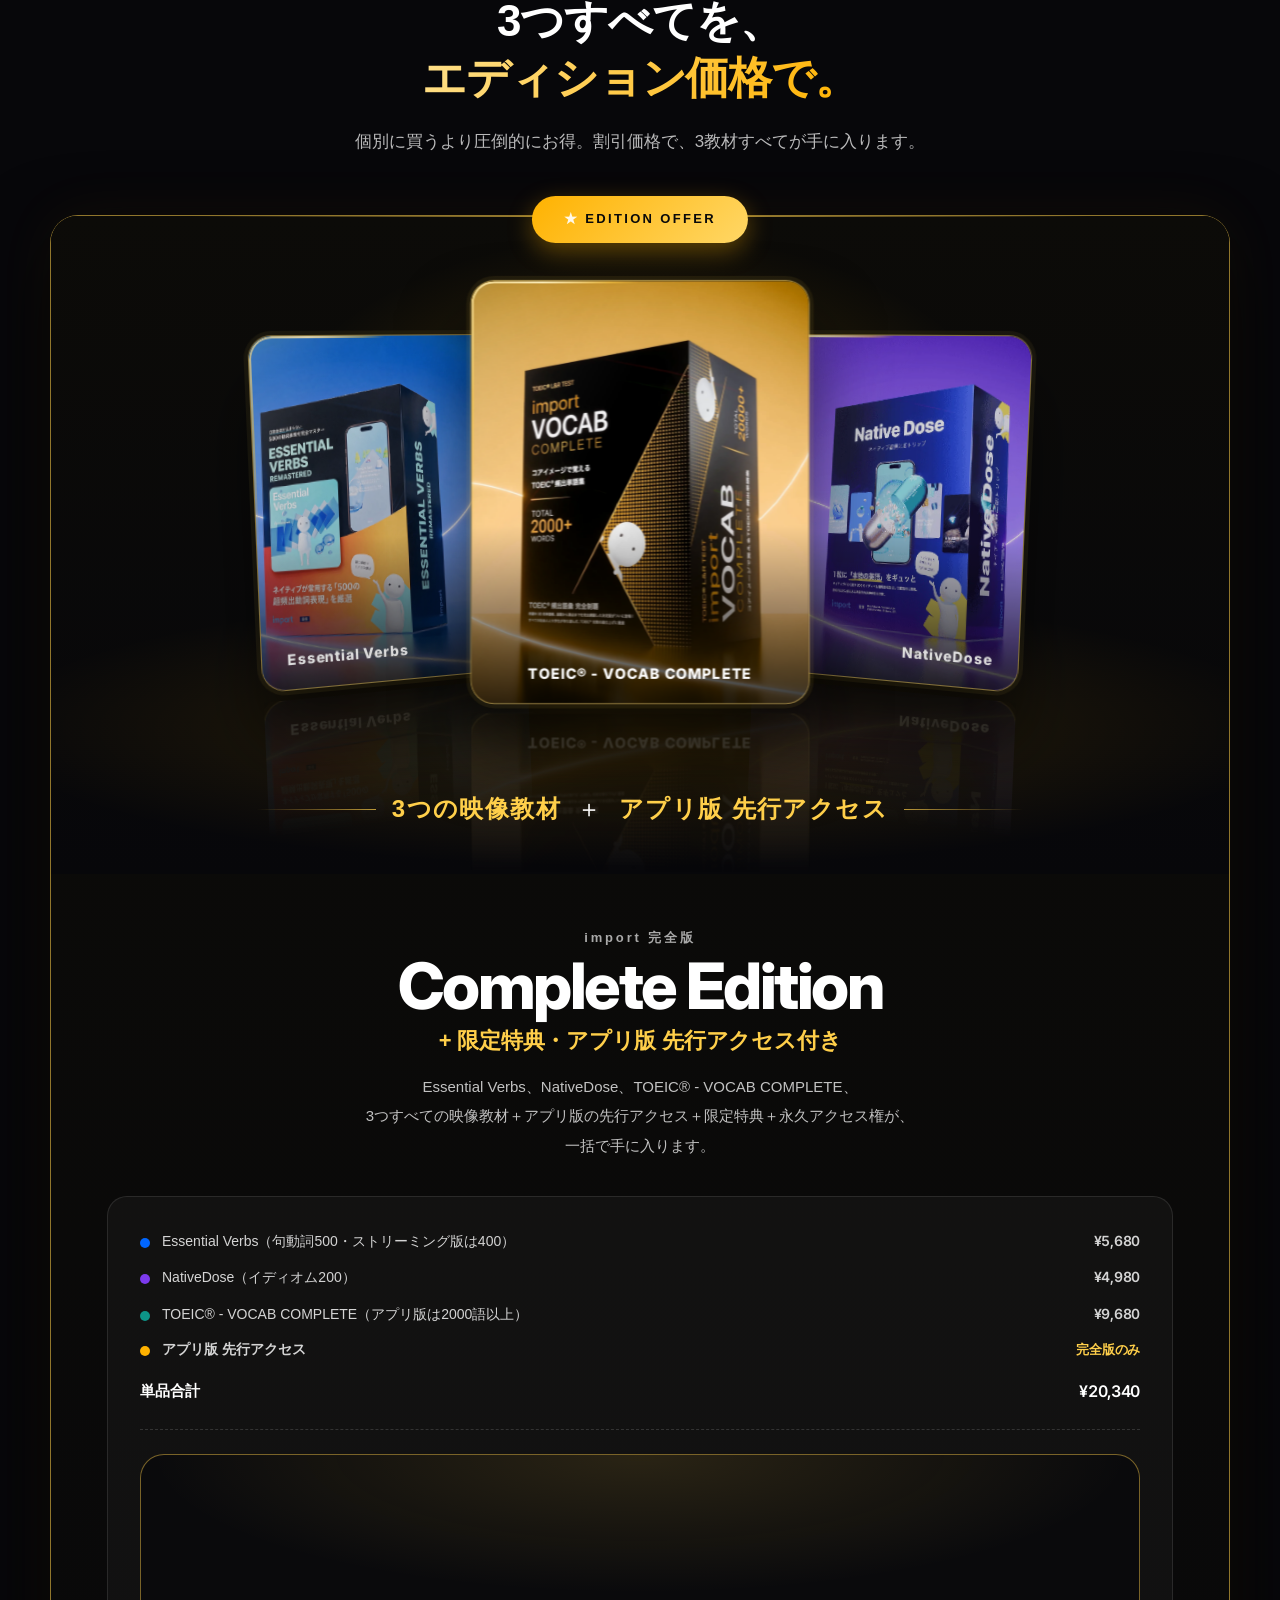
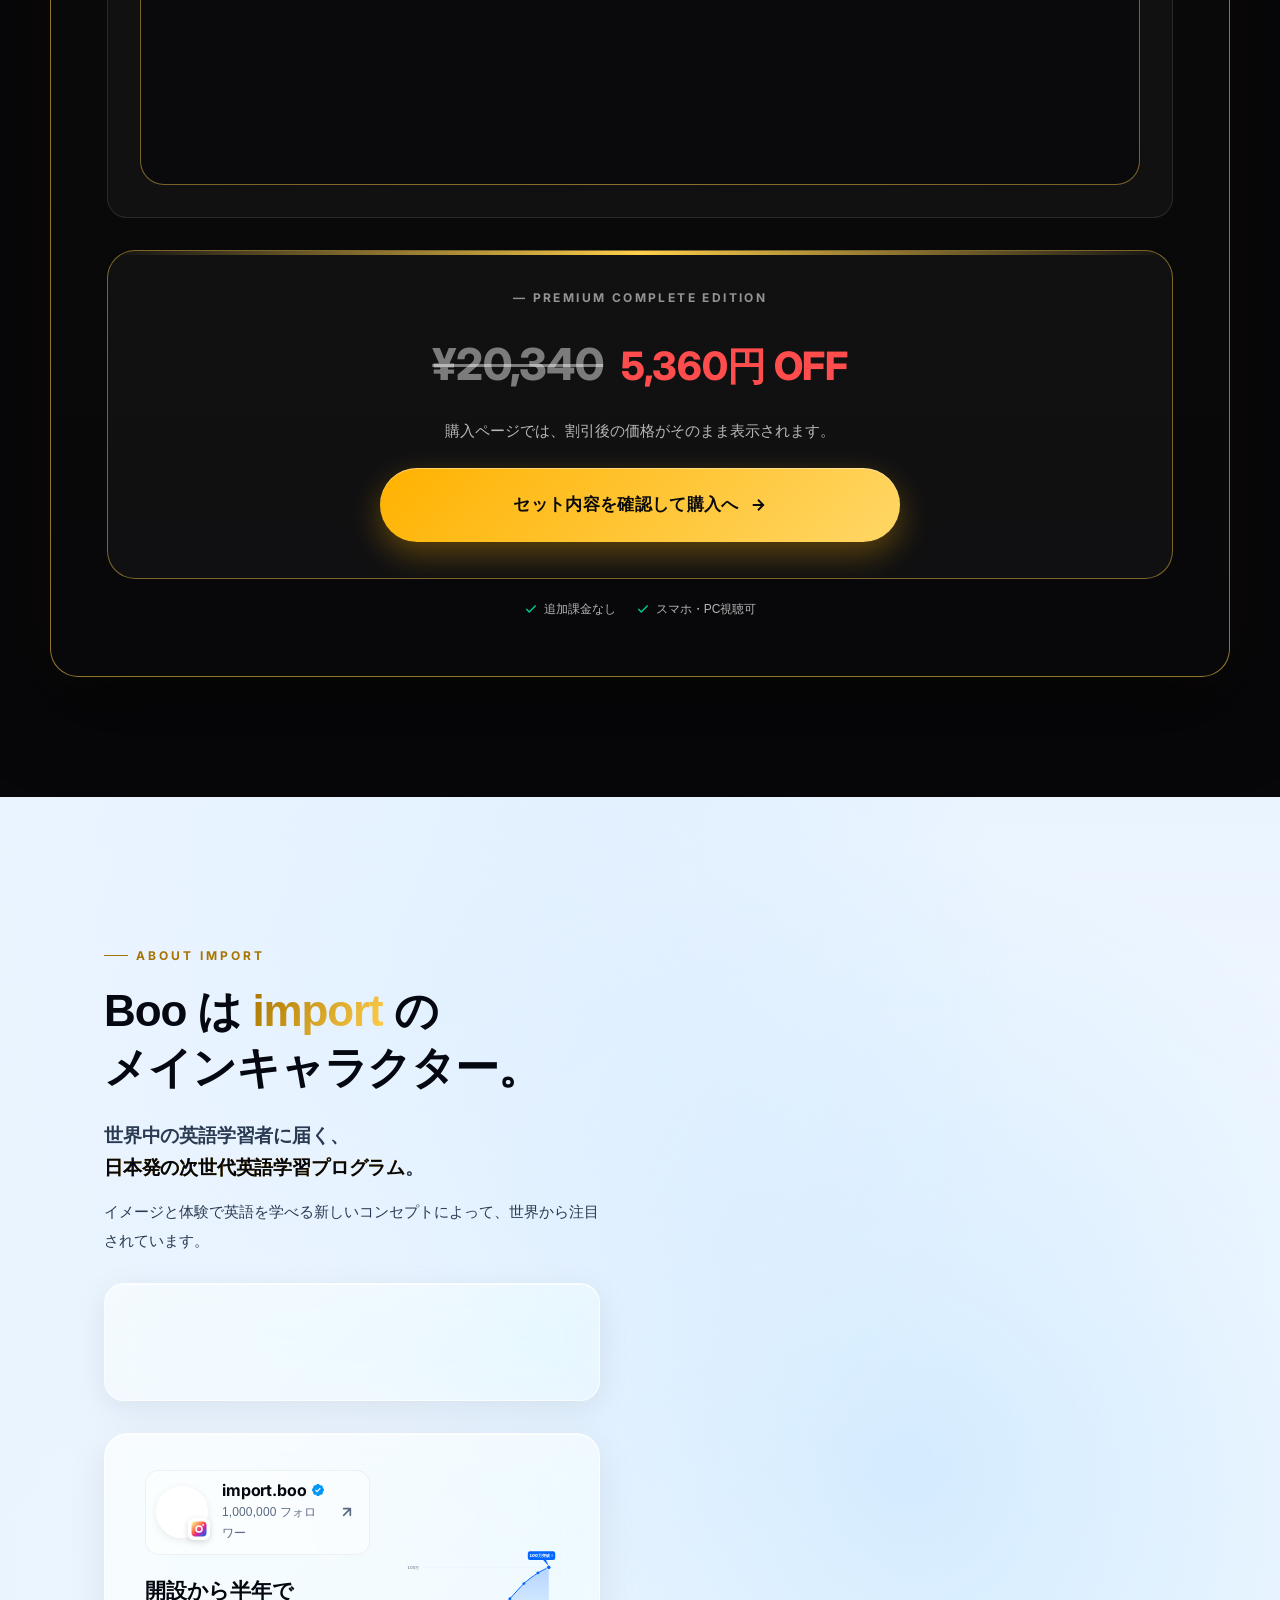
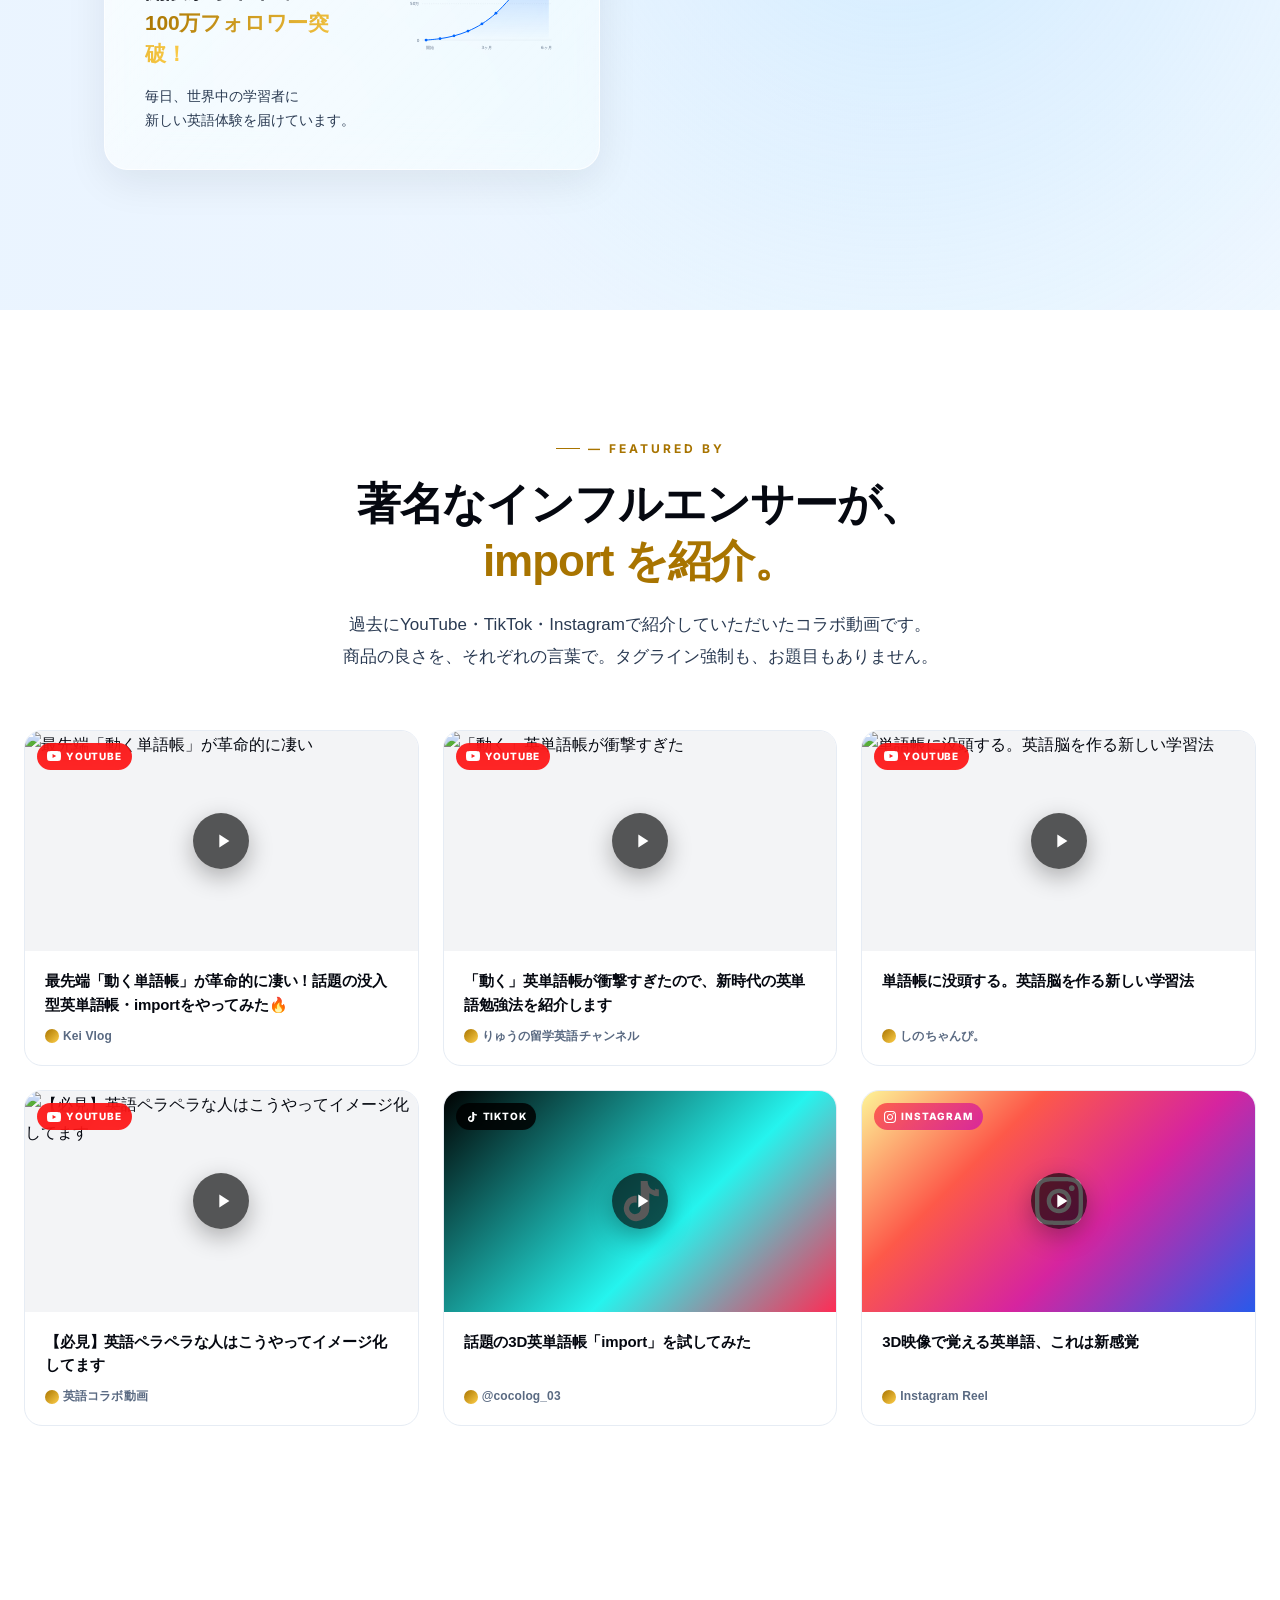
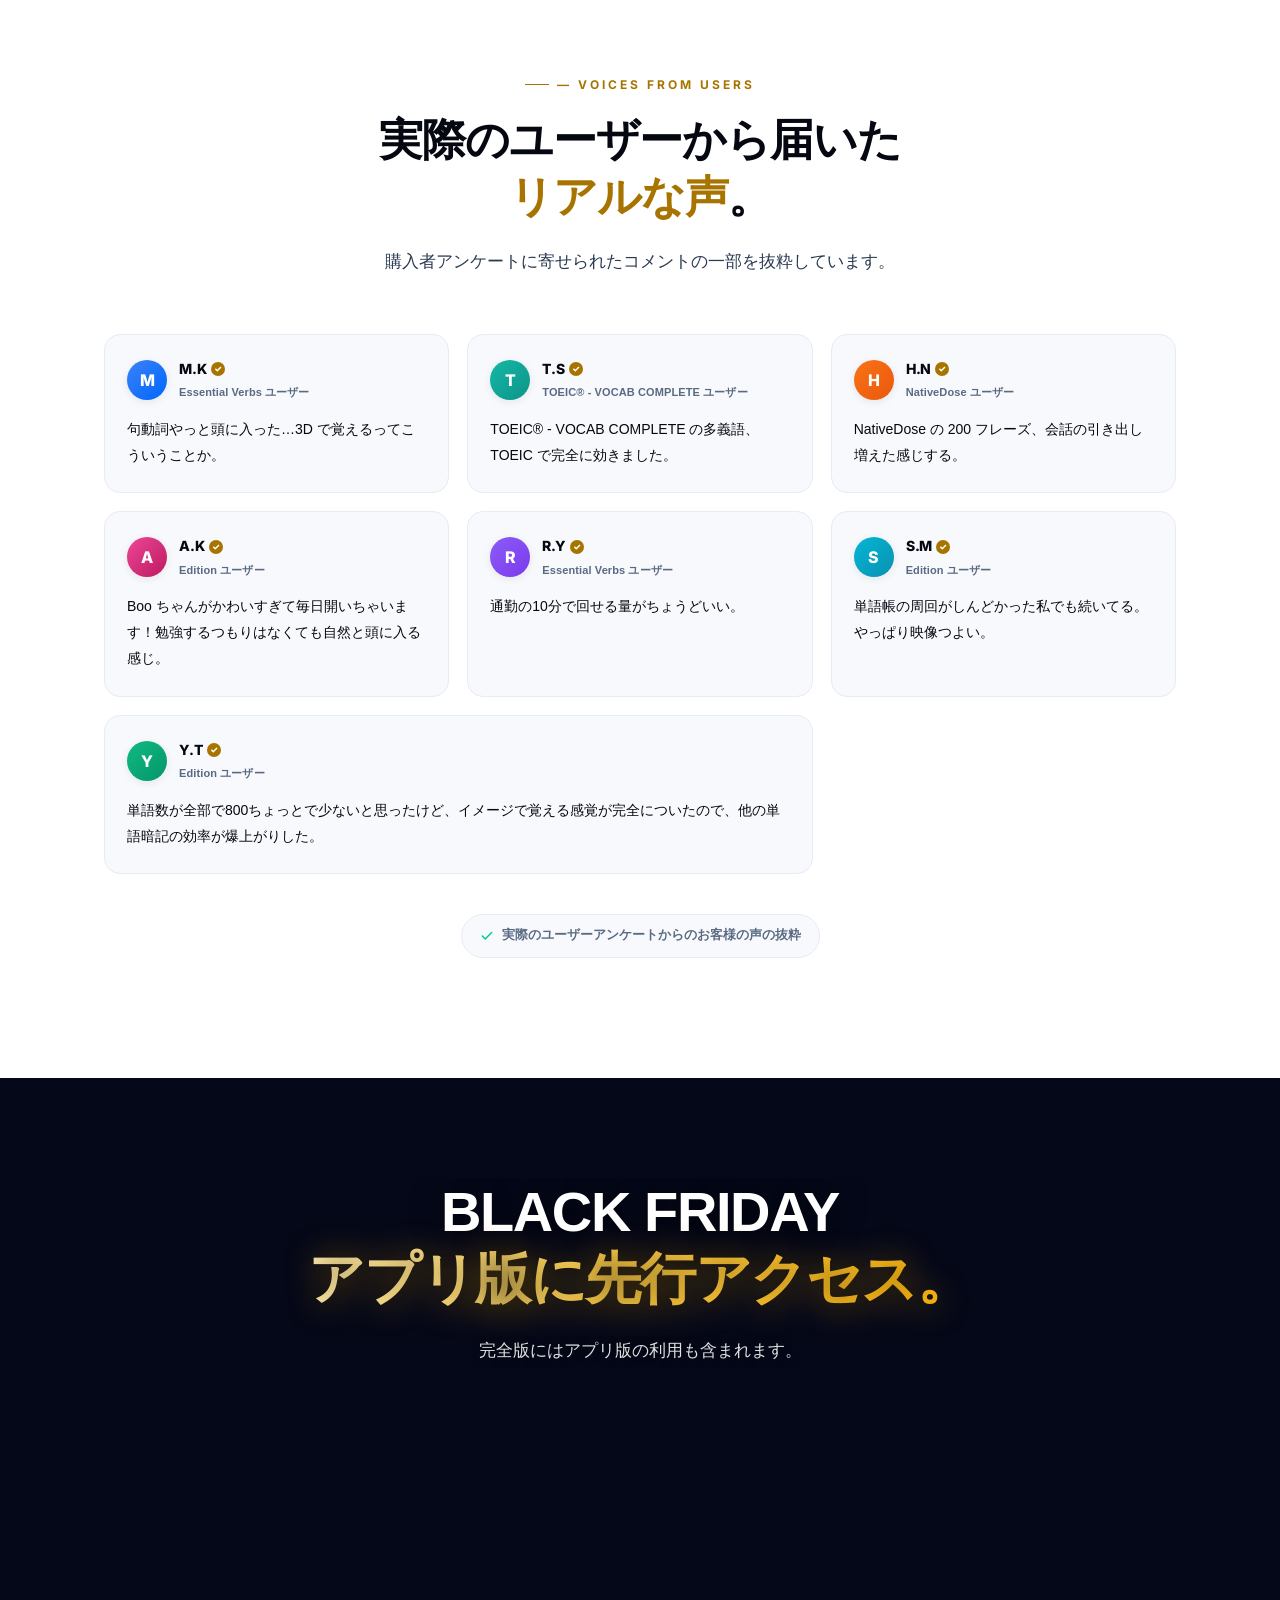
==== commit 777f2e1f: "fix: Black Fridayの購入ボタン文言を通常版に統一" ====
--- a/blackfriday.html
+++ b/blackfriday.html
@@ -6215,6 +6215,12 @@
    最終CTAの帯は出さない（期限は、すぐ上の価格カードの日付と、画面下の固定バーで分かる）。
    期限の表示が多すぎると、急かされている印象が強くなるため。 */
 body.theme-blackfriday .final-countdown{display: none}
+
+/* Keep the regular CTA copy on one line without changing type or vertical spacing. */
+@media (max-width: 359px){
+  body.theme-blackfriday .btn-anchor-cta{padding-inline: 8px}
+  body.theme-blackfriday .btn-final-cta{padding-inline: 32px}
+}
 </style>
 </head>
 <body class="sale-mode-discount-only theme-blackfriday" data-lp-variant="blackfriday">
@@ -6232,8 +6238,8 @@
         <span class="nav-offer-copy"><span class="sale-mode-copy-scheduled">BLACK FRIDAY SALE 開催中</span><span class="sale-mode-copy-discount-only">import 完全版 セール中</span><span class="sale-mode-copy-regular">import 完全版 <span data-sale-regular-price>¥20,340</span></span></span>
       </div>
       <a href="https://www.import-language.com/ja/products/import完全版-premium-complete-edition-lp用割引" class="nav-purchase" data-purchase-cta="header_sticky">
-        <span class="label-full">完全版を購入する</span>
-        <span class="label-short">完全版を購入する</span>
+        <span class="label-full">import完全版を手に入れる</span>
+        <span class="label-short">完全版を手に入れる</span>
         <svg width="17" height="17" viewBox="0 0 24 24" fill="none" stroke="currentColor" stroke-width="2.6"><path d="M5 12h14M12 5l7 7-7 7"/></svg>
       </a>
       <button class="nav-burger" aria-label="メニュー" onclick="document.body.classList.toggle('menu-open')">
@@ -7271,7 +7277,7 @@
         購入ページでは、割引後の価格がそのまま表示されます。
       </p>
       <a href="https://www.import-language.com/ja/products/import完全版-premium-complete-edition-lp用割引" class="btn btn-anchor-cta" data-purchase-cta="bundle_anchor">
-        完全版を購入する
+        セット内容を確認して購入へ
         <svg width="18" height="18" viewBox="0 0 24 24" fill="none" stroke="currentColor" stroke-width="2.5"><path d="M5 12h14M12 5l7 7-7 7"/></svg>
       </a>
     </div>
@@ -7748,7 +7754,7 @@
     </div>
 
     <a href="https://www.import-language.com/ja/products/import完全版-premium-complete-edition-lp用割引" class="btn-final-cta" data-purchase-cta="final">
-      完全版を購入する
+      今すぐエディションを始める
       <svg width="20" height="20" viewBox="0 0 24 24" fill="none" stroke="currentColor" stroke-width="2.5"><path d="M5 12h14M12 5l7 7-7 7"/></svg>
     </a>
 
@@ -7865,7 +7871,7 @@
       </div>
       <div class="sticky-assurance-note desktop-only">税込・買い切り型・追加課金なし</div>
     </div>
-    <a href="https://www.import-language.com/ja/products/import完全版-premium-complete-edition-lp用割引" class="sticky-shop-btn" data-purchase-cta="sticky_offer">購入する</a>
+    <a href="https://www.import-language.com/ja/products/import完全版-premium-complete-edition-lp用割引" class="sticky-shop-btn" data-purchase-cta="sticky_offer">中身を見る</a>
   </div>
 </div>
 
